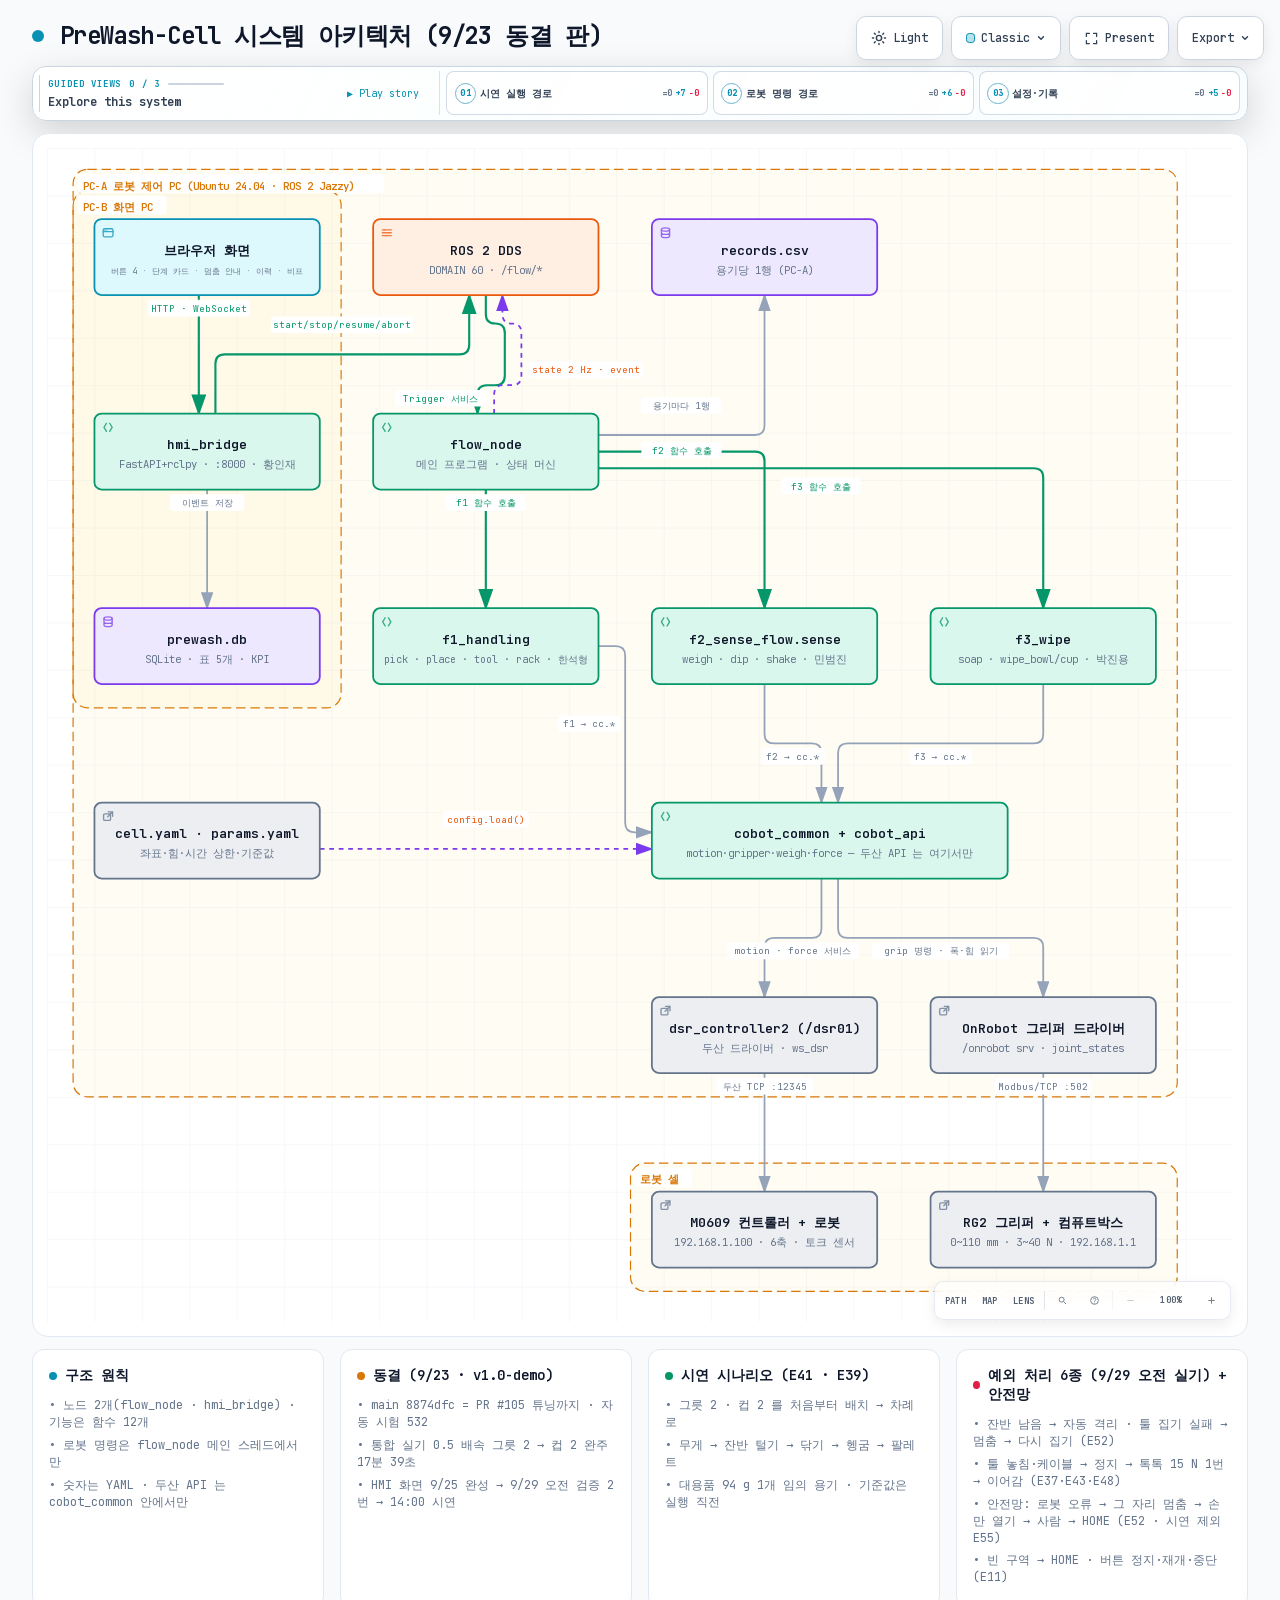
==== docs/images/system_architecture_pc.html @ 44d918ff "docs: E57(황인재 9/27) — F4-04 기록 DB(표 5개) · F4-05 누적 KPI · 잔반통 한도 50 kg 구현 반영 · SDD §3/§5/§6 · 결과표 AC-" ====
<!DOCTYPE html>
<html lang="en" data-theme="dark" data-preset="classic">
<head>
  <meta charset="UTF-8">
  <meta name="viewport" content="width=device-width, initial-scale=1.0">
  <meta name="generator" content="archify 2.17.0-dev.1">
  <title>PreWash-Cell 시스템 아키텍처 (9/23 동결 판) Diagram</title>
  <script>
    // Resolve the theme before first paint so light-preference users don't
    // see a dark flash. The toolbar script below re-applies with UI state.
    (function () {
      try {
        var theme = null;
        try {
          var param = new URLSearchParams(window.location.search).get('theme');
          if (param === 'light' || param === 'dark') theme = param;
          if (new URLSearchParams(window.location.search).get('embed') === '1') {
            document.documentElement.setAttribute('data-embed', 'true');
          }
          if (new URLSearchParams(window.location.search).get('present') === '1') {
            document.documentElement.setAttribute('data-present', 'true');
          }
        } catch (_) {}
        if (!theme) {
          try { theme = localStorage.getItem('archify-theme'); } catch (_) {}
        }
        if (theme !== 'light' && theme !== 'dark') {
          theme = window.matchMedia('(prefers-color-scheme: light)').matches ? 'light' : 'dark';
        }
        document.documentElement.setAttribute('data-theme', theme);
      } catch (_) {}
    })();
  </script>
  <style id="archify-fonts">
/*
JetBrains Mono variable WOFF2 subsets from Google Fonts service revision v24.
These fixed bytes are shared by the viewer and its SVG/raster exports.
No local() source: an installed copy must not override the bundled font.
Uncovered characters (including CJK) still use the system fallback stack.
Upstream: https://github.com/JetBrains/JetBrainsMono

cyrillic-ext    1664 bytes  sha256 9343de2ca5d9549f792e7962375af8efb0f320c7643bfd36c884b5a30e5c396f
cyrillic        8892 bytes  sha256 4995a9a43ac659ec32fcd8b463755cd6a07b31a6e6b3894a6a153b661cf490e2
greek           6800 bytes  sha256 49c3da6c9a2b279b0f1f860f5cfb1f5dc38d88a5c7be9c9b1837bbc4e3db6111
vietnamese      5872 bytes  sha256 d44eb1936043a56038eb02dd70b243f379bef65783f94ec12f277550720411f1
latin-ext      11596 bytes  sha256 9c38cb2d0d2d93c1ee6e21fa78db76f13ea7e15e15cc64214c7ca89b6aaa35c4
latin          31340 bytes  sha256 2c32b9b3ee358c119e210f6f5195f9bd34894d78a785ff2e95d60e718e400af4

Copyright 2020 The JetBrains Mono Project Authors (https://github.com/JetBrains/JetBrainsMono)

This Font Software is licensed under the SIL Open Font License, Version 1.1.
This license is copied below, and is also available with a FAQ at:
https://openfontlicense.org


-----------------------------------------------------------
SIL OPEN FONT LICENSE Version 1.1 - 26 February 2007
-----------------------------------------------------------

PREAMBLE
The goals of the Open Font License (OFL) are to stimulate worldwide
development of collaborative font projects, to support the font creation
efforts of academic and linguistic communities, and to provide a free and
open framework in which fonts may be shared and improved in partnership
with others.

The OFL allows the licensed fonts to be used, studied, modified and
redistributed freely as long as they are not sold by themselves. The
fonts, including any derivative works, can be bundled, embedded,
redistributed and/or sold with any software provided that any reserved
names are not used by derivative works. The fonts and derivatives,
however, cannot be released under any other type of license. The
requirement for fonts to remain under this license does not apply
to any document created using the fonts or their derivatives.

DEFINITIONS
"Font Software" refers to the set of files released by the Copyright
Holder(s) under this license and clearly marked as such. This may
include source files, build scripts and documentation.

"Reserved Font Name" refers to any names specified as such after the
copyright statement(s).

"Original Version" refers to the collection of Font Software components as
distributed by the Copyright Holder(s).

"Modified Version" refers to any derivative made by adding to, deleting,
or substituting -- in part or in whole -- any of the components of the
Original Version, by changing formats or by porting the Font Software to a
new environment.

"Author" refers to any designer, engineer, programmer, technical
writer or other person who contributed to the Font Software.

PERMISSION & CONDITIONS
Permission is hereby granted, free of charge, to any person obtaining
a copy of the Font Software, to use, study, copy, merge, embed, modify,
redistribute, and sell modified and unmodified copies of the Font
Software, subject to the following conditions:

1) Neither the Font Software nor any of its individual components,
in Original or Modified Versions, may be sold by itself.

2) Original or Modified Versions of the Font Software may be bundled,
redistributed and/or sold with any software, provided that each copy
contains the above copyright notice and this license. These can be
included either as stand-alone text files, human-readable headers or
in the appropriate machine-readable metadata fields within text or
binary files as long as those fields can be easily viewed by the user.

3) No Modified Version of the Font Software may use the Reserved Font
Name(s) unless explicit written permission is granted by the corresponding
Copyright Holder. This restriction only applies to the primary font name as
presented to the users.

4) The name(s) of the Copyright Holder(s) or the Author(s) of the Font
Software shall not be used to promote, endorse or advertise any
Modified Version, except to acknowledge the contribution(s) of the
Copyright Holder(s) and the Author(s) or with their explicit written
permission.

5) The Font Software, modified or unmodified, in part or in whole,
must be distributed entirely under this license, and must not be
distributed under any other license. The requirement for fonts to
remain under this license does not apply to any document created
using the Font Software.

TERMINATION
This license becomes null and void if any of the above conditions are
not met.

DISCLAIMER
THE FONT SOFTWARE IS PROVIDED "AS IS", WITHOUT WARRANTY OF ANY KIND,
EXPRESS OR IMPLIED, INCLUDING BUT NOT LIMITED TO ANY WARRANTIES OF
MERCHANTABILITY, FITNESS FOR A PARTICULAR PURPOSE AND NONINFRINGEMENT
OF COPYRIGHT, PATENT, TRADEMARK, OR OTHER RIGHT. IN NO EVENT SHALL THE
COPYRIGHT HOLDER BE LIABLE FOR ANY CLAIM, DAMAGES OR OTHER LIABILITY,
INCLUDING ANY GENERAL, SPECIAL, INDIRECT, INCIDENTAL, OR CONSEQUENTIAL
DAMAGES, WHETHER IN AN ACTION OF CONTRACT, TORT OR OTHERWISE, ARISING
FROM, OUT OF THE USE OR INABILITY TO USE THE FONT SOFTWARE OR FROM
OTHER DEALINGS IN THE FONT SOFTWARE.
*/
    /* cyrillic-ext */
    @font-face { font-family: 'JetBrains Mono'; font-style: normal; font-weight: 400 800; font-display: swap;
      src: url([data-uri]) format('woff2');
      unicode-range: U+0460-052F, U+1C80-1C8A, U+20B4, U+2DE0-2DFF, U+A640-A69F, U+FE2E-FE2F; }
    /* cyrillic */
    @font-face { font-family: 'JetBrains Mono'; font-style: normal; font-weight: 400 800; font-display: swap;
      src: url([data-uri]) format('woff2');
      unicode-range: U+0301, U+0400-045F, U+0490-0491, U+04B0-04B1, U+2116; }
    /* greek */
    @font-face { font-family: 'JetBrains Mono'; font-style: normal; font-weight: 400 800; font-display: swap;
      src: url([data-uri]) format('woff2');
      unicode-range: U+0370-0377, U+037A-037F, U+0384-038A, U+038C, U+038E-03A1, U+03A3-03FF; }
    /* vietnamese */
    @font-face { font-family: 'JetBrains Mono'; font-style: normal; font-weight: 400 800; font-display: swap;
      src: url([data-uri]) format('woff2');
      unicode-range: U+0102-0103, U+0110-0111, U+0128-0129, U+0168-0169, U+01A0-01A1, U+01AF-01B0, U+0300-0301, U+0303-0304, U+0308-0309, U+0323, U+0329, U+1EA0-1EF9, U+20AB; }
    /* latin-ext */
    @font-face { font-family: 'JetBrains Mono'; font-style: normal; font-weight: 400 800; font-display: swap;
      src: url([data-uri]) format('woff2');
      unicode-range: U+0100-02BA, U+02BD-02C5, U+02C7-02CC, U+02CE-02D7, U+02DD-02FF, U+0304, U+0308, U+0329, U+1D00-1DBF, U+1E00-1E9F, U+1EF2-1EFF, U+2020, U+20A0-20AB, U+20AD-20C0, U+2113, U+2C60-2C7F, U+A720-A7FF; }
    /* latin */
    @font-face { font-family: 'JetBrains Mono'; font-style: normal; font-weight: 400 800; font-display: swap;
      src: url([data-uri]) format('woff2');
      unicode-range: U+0000-00FF, U+0131, U+0152-0153, U+02BB-02BC, U+02C6, U+02DA, U+02DC, U+0304, U+0308, U+0329, U+2000-206F, U+20AC, U+2122, U+2191, U+2193, U+2212, U+2215, U+FEFF, U+FFFD; }
  </style>
  <style>
    /* ==========================================================
       THEME VARIABLES — switch by toggling [data-theme] on <html>
       ========================================================== */
    :root,
    [data-theme="dark"] {
      --bg: #020617;
      --grid: #1e293b;
      --text: #ffffff;
      --text-muted: #94a3b8;
      --text-dim: #475569;
      /* UI chrome and menu hints need more contrast than SVG .t-dim accents */
      --text-faint: #7d8da1;

      --panel: rgba(15, 23, 42, 0.5);
      --panel-border: #1e293b;
      --lane-fill: rgba(15, 23, 42, 0.22);
      --lane-stroke: #334155;

      --arrow: #64748b;
      --arrow-emphasis: #34d399;

      /* Opaque mask color used behind semi-transparent component fills
         so the arrows drawn underneath are properly hidden. */
      --mask: #0f172a;

      --frontend-fill:    rgba(8, 51, 68, 0.4);
      --frontend-stroke:  #22d3ee;
      --backend-fill:     rgba(6, 78, 59, 0.4);
      --backend-stroke:   #34d399;
      --database-fill:    rgba(76, 29, 149, 0.4);
      --database-stroke:  #a78bfa;
      --cloud-fill:       rgba(120, 53, 15, 0.3);
      --cloud-stroke:     #fbbf24;
      --security-fill:    rgba(136, 19, 55, 0.4);
      --security-stroke:  #fb7185;
      --messagebus-fill:  rgba(251, 146, 60, 0.3);
      --messagebus-stroke:#fb923c;
      --external-fill:    rgba(30, 41, 59, 0.5);
      --external-stroke:  #94a3b8;

      --toolbar-bg:       rgba(15, 23, 42, 0.8);
      --toolbar-border:   #334155;
      --toolbar-text:     #e2e8f0;
      --toolbar-hover:    rgba(15, 23, 42, 0.95);
      --toolbar-menu-bg:  #0f172a;
    }

    [data-theme="light"] {
      --bg: #f8fafc;
      --grid: #e2e8f0;
      --text: #0f172a;
      --text-muted: #64748b;
      --text-dim: #94a3b8;
      --text-faint: #64748b;

      --panel: #ffffff;
      --panel-border: #e2e8f0;
      --lane-fill: rgba(248, 250, 252, 0.65);
      --lane-stroke: #cbd5e1;

      --arrow: #94a3b8;
      --arrow-emphasis: #059669;

      --mask: #ffffff;

      --frontend-fill:    rgba(34, 211, 238, 0.15);
      --frontend-stroke:  #0891b2;
      --backend-fill:     rgba(52, 211, 153, 0.18);
      --backend-stroke:   #059669;
      --database-fill:    rgba(167, 139, 250, 0.2);
      --database-stroke:  #7c3aed;
      --cloud-fill:       rgba(251, 191, 36, 0.18);
      --cloud-stroke:     #d97706;
      --security-fill:    rgba(251, 113, 133, 0.15);
      --security-stroke:  #e11d48;
      --messagebus-fill:  rgba(251, 146, 60, 0.15);
      --messagebus-stroke:#ea580c;
      --external-fill:    rgba(148, 163, 184, 0.18);
      --external-stroke:  #64748b;

      --toolbar-bg:       rgba(255, 255, 255, 0.92);
      --toolbar-border:   #cbd5e1;
      --toolbar-text:     #334155;
      --toolbar-hover:    #ffffff;
      --toolbar-menu-bg:  #ffffff;
    }

    /* ==========================================================
       SIGNAL FLOW — an opt-in, motion-forward visual preset.
       The variables also target a standalone exported SVG, whose
       root carries data-preset and data-theme directly.
       ========================================================== */
    [data-preset="signal-flow"][data-theme="dark"] {
      --bg: #030711;
      --grid: #15233a;
      --panel: rgba(6, 14, 28, 0.78);
      --panel-border: #1d3350;
      --lane-fill: rgba(9, 22, 40, 0.5);
      --lane-stroke: #2c4564;
      --text: #f5fbff;
      --text-muted: #9eb0c7;
      --text-dim: #52667f;
      --text-faint: #7890ad;
      --mask: #07101e;
      --frontend-fill: rgba(6, 182, 212, 0.14);
      --frontend-stroke: #67e8f9;
      --backend-fill: rgba(16, 185, 129, 0.14);
      --backend-stroke: #5eead4;
      --database-fill: rgba(139, 92, 246, 0.16);
      --database-stroke: #c4b5fd;
      --cloud-fill: rgba(245, 158, 11, 0.13);
      --cloud-stroke: #fcd34d;
      --security-fill: rgba(244, 63, 94, 0.13);
      --security-stroke: #fda4af;
      --messagebus-fill: rgba(249, 115, 22, 0.13);
      --messagebus-stroke: #fdba74;
      --external-fill: rgba(71, 85, 105, 0.24);
      --external-stroke: #a5b4c7;
      --arrow: #7890ad;
      --arrow-emphasis: #2dd4bf;
      --toolbar-bg: rgba(7, 16, 30, 0.86);
      --toolbar-border: #29415f;
      --toolbar-menu-bg: #07101e;
    }

    [data-preset="signal-flow"][data-theme="light"] {
      --bg: #f4f9fc;
      --grid: #d4e5ee;
      --panel: rgba(255, 255, 255, 0.82);
      --panel-border: #bfd5e2;
      --lane-fill: rgba(232, 243, 248, 0.62);
      --lane-stroke: #a9c5d5;
      --text: #102638;
      --text-muted: #587287;
      --text-dim: #8aa2b4;
      --text-faint: #668397;
      --mask: #ffffff;
      --frontend-fill: rgba(6, 182, 212, 0.09);
      --frontend-stroke: #0789a1;
      --backend-fill: rgba(5, 150, 105, 0.09);
      --backend-stroke: #087f69;
      --database-fill: rgba(124, 58, 237, 0.09);
      --database-stroke: #7254c7;
      --cloud-fill: rgba(217, 119, 6, 0.08);
      --cloud-stroke: #b9670b;
      --security-fill: rgba(225, 29, 72, 0.08);
      --security-stroke: #c53a59;
      --messagebus-fill: rgba(234, 88, 12, 0.08);
      --messagebus-stroke: #c65f27;
      --external-fill: rgba(100, 116, 139, 0.1);
      --external-stroke: #607a8c;
      --arrow: #7b97aa;
      --arrow-emphasis: #0d9488;
    }

    /* ==========================================================
       BLUEPRINT — a review-first drafting preset for deployment,
       infrastructure, and technical design documentation. It keeps
       the same semantic palette and geometry while trading glow for
       precise grid contrast, squared materials, and drafting marks.
       ========================================================== */
    [data-preset="blueprint"][data-theme="dark"] {
      --bg: #06131f;
      --grid: #17425a;
      --panel: rgba(7, 27, 43, 0.9);
      --panel-border: #27627f;
      --lane-fill: rgba(10, 43, 66, 0.36);
      --lane-stroke: #34799a;
      --text: #e3f6ff;
      --text-muted: #91b8ca;
      --text-dim: #557e92;
      --text-faint: #739caf;
      --mask: #0a2031;
      --frontend-fill: rgba(26, 157, 193, 0.14);
      --frontend-stroke: #66d9ef;
      --backend-fill: rgba(31, 155, 124, 0.13);
      --backend-stroke: #69dfbd;
      --database-fill: rgba(120, 105, 196, 0.14);
      --database-stroke: #b4a8ff;
      --cloud-fill: rgba(197, 145, 43, 0.13);
      --cloud-stroke: #ffd166;
      --security-fill: rgba(199, 76, 104, 0.13);
      --security-stroke: #ff8da1;
      --messagebus-fill: rgba(207, 112, 49, 0.13);
      --messagebus-stroke: #ffad66;
      --external-fill: rgba(84, 119, 139, 0.18);
      --external-stroke: #a7cad9;
      --arrow: #78a3b7;
      --arrow-emphasis: #64dfc1;
      --toolbar-bg: rgba(7, 28, 45, 0.92);
      --toolbar-border: #34799a;
      --toolbar-text: #d8f3ff;
      --toolbar-hover: rgba(18, 58, 83, 0.95);
      --toolbar-menu-bg: #0a2031;
    }

    [data-preset="blueprint"][data-theme="light"] {
      --bg: #edf7fa;
      --grid: #b5d5e1;
      --panel: rgba(249, 253, 255, 0.94);
      --panel-border: #78aabd;
      --lane-fill: rgba(210, 232, 240, 0.42);
      --lane-stroke: #83b2c4;
      --text: #123344;
      --text-muted: #4e7486;
      --text-dim: #86a6b4;
      --text-faint: #668c9d;
      --mask: #f9fdff;
      --frontend-fill: rgba(8, 145, 178, 0.08);
      --frontend-stroke: #087f9c;
      --backend-fill: rgba(5, 128, 101, 0.08);
      --backend-stroke: #08755f;
      --database-fill: rgba(100, 75, 180, 0.08);
      --database-stroke: #6757a8;
      --cloud-fill: rgba(181, 120, 15, 0.08);
      --cloud-stroke: #a86609;
      --security-fill: rgba(190, 48, 80, 0.07);
      --security-stroke: #b32f50;
      --messagebus-fill: rgba(196, 81, 22, 0.07);
      --messagebus-stroke: #b65120;
      --external-fill: rgba(79, 112, 128, 0.08);
      --external-stroke: #506f7e;
      --arrow: #6d93a5;
      --arrow-emphasis: #087f69;
      --toolbar-bg: rgba(247, 252, 254, 0.94);
      --toolbar-border: #8ab5c5;
      --toolbar-text: #294f61;
      --toolbar-hover: #ffffff;
      --toolbar-menu-bg: #f9fdff;
    }

    /* ==========================================================
       EDITORIAL — a warm, publication-minded preset for design
       reviews, launch notes, and documentation. The diagram keeps
       the same semantic palette and exact geometry, but trades
       software chrome for paper, ink, ruled structure, and one
       restrained vermilion accent.
       ========================================================== */
    [data-preset="editorial"][data-theme="dark"] {
      --bg: #181611;
      --grid: #39342a;
      --panel: rgba(35, 31, 24, 0.96);
      --panel-border: #625a4a;
      --lane-fill: rgba(52, 46, 35, 0.46);
      --lane-stroke: #726957;
      --text: #f4eddf;
      --text-muted: #b9ae9b;
      --text-dim: #776e60;
      --text-faint: #9d917e;
      --mask: #231f18;
      --frontend-fill: rgba(43, 133, 142, 0.16);
      --frontend-stroke: #7fc6c7;
      --backend-fill: rgba(63, 132, 92, 0.16);
      --backend-stroke: #8fc29e;
      --database-fill: rgba(117, 91, 141, 0.17);
      --database-stroke: #c0a4d0;
      --cloud-fill: rgba(170, 119, 49, 0.16);
      --cloud-stroke: #d8ad68;
      --security-fill: rgba(157, 69, 65, 0.17);
      --security-stroke: #df9085;
      --messagebus-fill: rgba(174, 79, 42, 0.16);
      --messagebus-stroke: #df946f;
      --external-fill: rgba(126, 115, 96, 0.18);
      --external-stroke: #b8ad99;
      --arrow: #948978;
      --arrow-emphasis: #dd6b3d;
      --toolbar-bg: rgba(35, 31, 24, 0.92);
      --toolbar-border: #625a4a;
      --toolbar-text: #eee5d5;
      --toolbar-hover: #302a20;
      --toolbar-menu-bg: #231f18;
    }

    [data-preset="editorial"][data-theme="light"] {
      --bg: #f2eee5;
      --grid: #d8d0c2;
      --panel: rgba(251, 248, 241, 0.97);
      --panel-border: #c4b9a6;
      --lane-fill: rgba(229, 221, 207, 0.42);
      --lane-stroke: #b8aa94;
      --text: #242018;
      --text-muted: #6f6658;
      --text-dim: #a09788;
      --text-faint: #817767;
      --mask: #fbf8f1;
      --frontend-fill: rgba(31, 117, 126, 0.09);
      --frontend-stroke: #287e84;
      --backend-fill: rgba(42, 119, 75, 0.09);
      --backend-stroke: #397b53;
      --database-fill: rgba(105, 75, 130, 0.09);
      --database-stroke: #765d86;
      --cloud-fill: rgba(157, 103, 31, 0.1);
      --cloud-stroke: #9a671f;
      --security-fill: rgba(153, 58, 52, 0.09);
      --security-stroke: #9e463f;
      --messagebus-fill: rgba(182, 70, 27, 0.09);
      --messagebus-stroke: #ad4b25;
      --external-fill: rgba(101, 91, 75, 0.09);
      --external-stroke: #746b5e;
      --arrow: #8a806f;
      --arrow-emphasis: #bb4c23;
      --toolbar-bg: rgba(251, 248, 241, 0.94);
      --toolbar-border: #c4b9a6;
      --toolbar-text: #40392f;
      --toolbar-hover: #fffdf8;
      --toolbar-menu-bg: #fbf8f1;
    }

    * { margin: 0; padding: 0; box-sizing: border-box; }

    body {
      font-family: 'JetBrains Mono', ui-monospace, SFMono-Regular, Menlo, Consolas, 'DejaVu Sans Mono', 'Liberation Mono', 'Noto Sans Mono CJK SC', 'PingFang SC', 'Hiragino Sans GB', 'Microsoft YaHei', monospace;
      background: var(--bg);
      min-height: 100vh;
      padding: 2rem;
      color: var(--text);
      transition: background 0.2s ease, color 0.2s ease;
    }

    html[data-preset="signal-flow"] body {
      background-image:
        radial-gradient(circle at 18% -8%, rgba(34, 211, 238, 0.14), transparent 34rem),
        radial-gradient(circle at 92% 18%, rgba(139, 92, 246, 0.12), transparent 30rem);
      background-attachment: fixed;
    }
    html[data-preset="signal-flow"][data-theme="light"] body {
      background-image:
        radial-gradient(circle at 18% -8%, rgba(6, 182, 212, 0.12), transparent 34rem),
        radial-gradient(circle at 92% 18%, rgba(139, 92, 246, 0.08), transparent 30rem);
    }
    html[data-preset="blueprint"] body {
      background-image:
        linear-gradient(var(--grid) 1px, transparent 1px),
        linear-gradient(90deg, var(--grid) 1px, transparent 1px);
      background-size: 32px 32px;
      background-position: -1px -1px;
      background-attachment: fixed;
    }
    html[data-preset="editorial"] body {
      background-image:
        linear-gradient(90deg, transparent 0, transparent 5.4rem, color-mix(in srgb, var(--security-stroke) 18%, transparent) 5.4rem, color-mix(in srgb, var(--security-stroke) 18%, transparent) calc(5.4rem + 1px), transparent calc(5.4rem + 1px)),
        repeating-linear-gradient(0deg, transparent 0, transparent 31px, color-mix(in srgb, var(--grid) 36%, transparent) 31px, color-mix(in srgb, var(--grid) 36%, transparent) 32px);
      background-attachment: fixed;
    }

    /* Gallery/embed mode keeps the generated artifact as the source of truth
       while presenting only its diagram surface inside a proof card. */
    html[data-embed="true"] body {
      min-height: 0;
      padding: 0;
      overflow: hidden;
      background: var(--bg);
      background-image: none;
    }
    html[data-embed="true"] .toolbar,
    html[data-embed="true"] .header,
    html[data-embed="true"] .cards,
    html[data-embed="true"] .diagram-nav,
    html[data-embed="true"] .overview-map,
    html[data-embed="true"] .focus-chip,
    html[data-embed="true"] .route-probe,
    html[data-embed="true"] .semantic-lens,
    html[data-embed="true"] .diagram-guide,
    html[data-embed="true"] .node-finder,
    html[data-embed="true"] .guided-views { display: none !important; }
    html[data-embed="true"] .container { max-width: none; }
    html[data-embed="true"] .diagram-container {
      padding: 0.5rem;
      border: 0;
      border-radius: 0;
      box-shadow: none;
    }
    html[data-embed="true"] .diagram-container svg { min-width: 0; }

    /* Share Chapter Cue lives in the HTML viewer layer, not inside the SVG.
       It gives one-shot embeds a title, authored note, truthful stop order,
       and lifecycle state while canonical diagram geometry stays untouched. */
    .share-chapter-cue { display: none; }
    html[data-embed="true"][data-share-playback="true"] .share-chapter-cue:not([hidden]),
    html[data-embed="true"][data-share-moment="true"] .share-chapter-cue:not([hidden]) {
      position: absolute;
      z-index: 18;
      top: 0.85rem;
      left: 50%;
      display: grid;
      grid-template-columns: auto minmax(9rem, 13.5rem) minmax(0, 1fr);
      align-items: center;
      gap: 0.45rem 0.85rem;
      width: min(52rem, calc(100% - 1.5rem));
      min-height: 3.35rem;
      padding: 0.55rem 0.75rem 0.65rem;
      overflow: hidden;
      border: 1px solid color-mix(in srgb, var(--frontend-stroke) 42%, var(--toolbar-border));
      border-radius: 0.75rem;
      background:
        linear-gradient(115deg, color-mix(in srgb, var(--frontend-fill) 52%, transparent), transparent 45%),
        color-mix(in srgb, var(--toolbar-menu-bg) 92%, transparent);
      color: var(--toolbar-text);
      box-shadow: 0 14px 42px rgba(0, 0, 0, 0.3), inset 0 1px 0 rgba(255, 255, 255, 0.045);
      backdrop-filter: blur(16px);
      pointer-events: none;
      animation: archify-share-cue-enter 280ms cubic-bezier(0.22, 1, 0.36, 1) both;
    }
    html[data-preset="blueprint"] .share-chapter-cue {
      border-radius: 0.2rem;
      background:
        linear-gradient(90deg, color-mix(in srgb, var(--frontend-fill) 46%, transparent), transparent 36%),
        var(--toolbar-menu-bg);
      box-shadow: 0 10px 28px rgba(0, 0, 0, 0.2);
      backdrop-filter: none;
    }
    html[data-preset="editorial"] .share-chapter-cue {
      border-color: var(--panel-border);
      background:
        linear-gradient(90deg, color-mix(in srgb, var(--security-fill) 58%, transparent), transparent 42%),
        var(--toolbar-menu-bg);
      box-shadow: 0 10px 30px color-mix(in srgb, #000 18%, transparent);
      backdrop-filter: none;
    }
    html[data-preset="editorial"] .share-chapter-state { color: var(--arrow-emphasis); }
    html[data-preset="editorial"] .share-chapter-state::before {
      border-radius: 0;
      box-shadow: none;
      transform: rotate(45deg) scale(0.8);
    }
    .share-chapter-index {
      display: grid;
      gap: 0.12rem;
      min-width: 5rem;
      padding-right: 0.75rem;
      border-right: 1px solid var(--toolbar-border);
    }
    .share-chapter-state {
      display: inline-flex;
      align-items: center;
      gap: 0.36rem;
      color: var(--frontend-stroke);
      font-size: 0.5rem;
      font-weight: 800;
      letter-spacing: 0.14em;
      text-transform: uppercase;
    }
    .share-chapter-state::before {
      width: 0.38rem;
      height: 0.38rem;
      border-radius: 50%;
      background: currentColor;
      box-shadow: 0 0 10px currentColor;
      content: '';
    }
    .share-chapter-cue[data-state="playing"] .share-chapter-state::before {
      animation: archify-share-cue-pulse 1.15s ease-in-out infinite;
    }
    .share-chapter-count {
      color: var(--text-faint);
      font-size: 0.5rem;
      font-weight: 700;
      letter-spacing: 0.08em;
      text-transform: uppercase;
    }
    .share-chapter-copy { min-width: 0; }
    .share-chapter-copy strong,
    .share-chapter-copy small,
    .share-chapter-route {
      display: block;
      overflow: hidden;
      text-overflow: ellipsis;
      white-space: nowrap;
    }
    .share-chapter-copy strong {
      color: var(--toolbar-text);
      font-size: 0.6875rem;
      line-height: 1.35;
    }
    .share-chapter-copy small {
      margin-top: 0.08rem;
      color: var(--text-muted);
      font-size: 0.5rem;
      line-height: 1.35;
    }
    .share-chapter-route {
      color: color-mix(in srgb, var(--frontend-stroke) 76%, var(--text-muted));
      font-size: 0.5625rem;
      font-weight: 650;
      letter-spacing: 0.015em;
      text-align: right;
    }
    .share-chapter-progress {
      position: absolute;
      right: 0;
      bottom: 0;
      left: 0;
      height: 2px;
      overflow: hidden;
      background: color-mix(in srgb, var(--toolbar-border) 72%, transparent);
    }
    .share-chapter-progress span {
      display: block;
      width: 100%;
      height: 100%;
      background: linear-gradient(90deg, var(--frontend-stroke), var(--database-stroke));
      box-shadow: 0 0 12px var(--frontend-stroke);
      transform: scaleX(0);
      transform-origin: left center;
    }

    /* Presentation Stage is a viewer-only layer: it gives the live diagram
       the viewport while keeping guided views, theme, focus, and exports real.
       Embed mode wins when both query parameters are present. */
    html[data-present="true"]:not([data-embed="true"]) body {
      height: 100dvh;
      min-height: 0;
      padding: 1rem;
      overflow: hidden;
    }
    html[data-present="true"]:not([data-embed="true"]) .container {
      display: flex;
      flex-direction: column;
      gap: 0.75rem;
      width: 100%;
      max-width: none;
      height: calc(100dvh - 2rem);
    }
    html[data-present="true"]:not([data-embed="true"]) .header {
      flex: none;
      min-width: 0;
      margin: 0;
      padding-right: 23rem;
    }
    html[data-present="true"]:not([data-embed="true"]) .header-row { margin-bottom: 0.25rem; }
    html[data-present="true"]:not([data-embed="true"]) .subtitle {
      overflow: hidden;
      text-overflow: ellipsis;
      white-space: nowrap;
    }
    html[data-present="true"]:not([data-embed="true"]) .guided-views {
      flex: none;
      margin-bottom: 0;
    }
    html[data-present="true"]:not([data-embed="true"]) .diagram-container {
      display: flex;
      flex: 1 1 auto;
      align-items: center;
      justify-content: center;
      min-height: 0;
      padding: 0.75rem;
      padding-bottom: calc(0.75rem + var(--archify-nav-reserve));
    }
    html[data-present="true"]:not([data-embed="true"]) .diagram-container > svg {
      flex: 1 1 auto;
      height: 100%;
      min-height: 0;
      width: 100%;
      min-width: 0;
    }
    html[data-present="true"]:not([data-embed="true"]) .cards { display: none; }
    html[data-present="true"]:not([data-embed="true"]) #btn-present {
      border-color: var(--frontend-stroke);
      color: var(--frontend-stroke);
    }

    /* The reader owns only the outer scale. Wide diagrams keep one authored
       SVG/viewBox while the runtime chooses a desktop width from the actual
       vertical budget. This avoids device-specific files and breakpoint
       jumps between a laptop and a tall monitor. */
    .container {
      width: 100%;
      max-width: var(--archify-reader-width, 1440px);
      margin: 0 auto;
    }
    @media (min-width: 768px) and (max-height: 920px) {
      .header { margin-bottom: 1rem; }
      .diagram-container { padding: 1rem; }
      .cards { margin-top: 1rem; }
      .card { padding: 1rem; }
    }

    .header { margin-bottom: 1.5rem; padding-right: 29.5rem; }

    html[data-preset="signal-flow"] .header,
    html[data-preset="blueprint"] .header,
    html[data-preset="editorial"] .header { padding-right: 29.5rem; }

    .header-row {
      display: flex;
      align-items: center;
      gap: 1rem;
      margin-bottom: 0.5rem;
    }

    .pulse-dot {
      width: 12px;
      height: 12px;
      background: var(--frontend-stroke);
      border-radius: 50%;
      animation: none;
    }

    html[data-motion-capable="true"] .pulse-dot { animation: pulse 2s infinite; }

    @keyframes pulse {
      0%, 100% { opacity: 1; }
      50% { opacity: 0.5; }
    }

    h1 {
      font-size: 1.5rem;
      font-weight: 700;
      letter-spacing: -0.025em;
    }

    .subtitle {
      color: var(--text-muted);
      font-size: 0.875rem;
      margin-left: 1.75rem;
    }

    html[data-preset="signal-flow"] .header-row::after {
      content: attr(data-preset-badge-signal-flow);
      margin-left: auto;
      color: var(--frontend-stroke);
      border: 1px solid var(--frontend-stroke);
      border-radius: 999px;
      padding: 0.28rem 0.6rem;
      font-size: 0.625rem;
      letter-spacing: 0.12em;
      opacity: 0.82;
      box-shadow: 0 0 20px rgba(34, 211, 238, 0.12);
      white-space: nowrap;
    }

    html[data-preset="blueprint"] .pulse-dot {
      width: 10px;
      height: 10px;
      border: 1px solid var(--frontend-stroke);
      border-radius: 1px;
      background: transparent;
      box-shadow: inset 0 0 0 2px var(--bg);
      transform: rotate(45deg);
      animation: none;
    }
    html[data-preset="blueprint"] .header-row::after {
      content: attr(data-preset-badge-blueprint);
      margin-left: auto;
      padding: 0.28rem 0.55rem;
      border-top: 1px solid var(--frontend-stroke);
      border-bottom: 1px solid var(--frontend-stroke);
      color: var(--frontend-stroke);
      font-size: 0.5625rem;
      font-weight: 700;
      letter-spacing: 0.14em;
      white-space: nowrap;
    }

    html[data-preset="editorial"] h1,
    html[data-preset="editorial"] .card h3 {
      font-family: Georgia, 'Times New Roman', 'Songti SC', STSong, serif;
      letter-spacing: -0.02em;
    }
    html[data-preset="editorial"] h1 { font-size: 1.72rem; font-weight: 600; }
    html[data-preset="editorial"] .pulse-dot {
      width: 9px;
      height: 9px;
      border: 1px solid var(--arrow-emphasis);
      border-radius: 0;
      background: var(--arrow-emphasis);
      box-shadow: 0 0 0 3px color-mix(in srgb, var(--arrow-emphasis) 14%, transparent);
      transform: rotate(45deg);
      animation: none;
    }
    html[data-preset="editorial"] .header-row::after {
      content: attr(data-preset-badge-editorial);
      margin-left: auto;
      padding: 0.32rem 0 0.24rem;
      border-bottom: 2px solid var(--arrow-emphasis);
      color: var(--arrow-emphasis);
      font-family: Georgia, 'Times New Roman', serif;
      font-size: 0.625rem;
      font-style: italic;
      font-weight: 600;
      letter-spacing: 0.08em;
      white-space: nowrap;
    }

    .diagram-container {
      --archify-nav-reserve: 0px;
      background: var(--panel);
      border-radius: 1rem;
      border: 1px solid var(--panel-border);
      padding: 1.5rem;
      padding-bottom: calc(1.5rem + var(--archify-nav-reserve));
      overflow: hidden;
      position: relative;
    }

    html[data-preset="signal-flow"] .diagram-container {
      position: relative;
      overflow: hidden;
      background: linear-gradient(180deg, rgba(8, 20, 38, 0.82), rgba(3, 8, 18, 0.94));
      box-shadow: inset 0 1px 0 rgba(255, 255, 255, 0.04), 0 28px 80px rgba(0, 0, 0, 0.34);
    }
    html[data-preset="signal-flow"][data-theme="light"] .diagram-container {
      background: linear-gradient(180deg, rgba(255, 255, 255, 0.9), rgba(237, 246, 250, 0.94));
      box-shadow: inset 0 1px 0 rgba(255, 255, 255, 0.72), 0 24px 60px rgba(45, 78, 99, 0.12);
    }
    html[data-preset="blueprint"] .diagram-container {
      border-color: var(--panel-border);
      border-radius: 0.35rem;
      background: var(--panel);
      box-shadow:
        inset 0 0 0 1px color-mix(in srgb, var(--panel-border) 34%, transparent),
        0 18px 48px rgba(0, 0, 0, 0.16);
    }
    html[data-preset="blueprint"] .diagram-container::after {
      content: "";
      position: absolute;
      z-index: 10;
      inset: 0.7rem;
      pointer-events: none;
      background:
        linear-gradient(var(--frontend-stroke), var(--frontend-stroke)) left top / 1.35rem 1px no-repeat,
        linear-gradient(var(--frontend-stroke), var(--frontend-stroke)) left top / 1px 1.35rem no-repeat,
        linear-gradient(var(--frontend-stroke), var(--frontend-stroke)) right top / 1.35rem 1px no-repeat,
        linear-gradient(var(--frontend-stroke), var(--frontend-stroke)) right top / 1px 1.35rem no-repeat,
        linear-gradient(var(--frontend-stroke), var(--frontend-stroke)) left bottom / 1.35rem 1px no-repeat,
        linear-gradient(var(--frontend-stroke), var(--frontend-stroke)) left bottom / 1px 1.35rem no-repeat,
        linear-gradient(var(--frontend-stroke), var(--frontend-stroke)) right bottom / 1.35rem 1px no-repeat,
        linear-gradient(var(--frontend-stroke), var(--frontend-stroke)) right bottom / 1px 1.35rem no-repeat;
      opacity: 0.58;
    }
    html[data-preset="editorial"] .diagram-container {
      overflow: hidden;
      border-color: var(--panel-border);
      border-radius: 0.38rem;
      background:
        linear-gradient(90deg, color-mix(in srgb, var(--security-fill) 58%, transparent), transparent 12%),
        var(--panel);
      box-shadow:
        0 1px 0 color-mix(in srgb, var(--text) 6%, transparent),
        0 18px 48px color-mix(in srgb, #000 19%, transparent);
    }
    html[data-preset="editorial"] .diagram-container::after {
      position: absolute;
      z-index: 10;
      top: 0.72rem;
      right: 1.25rem;
      padding: 0.2rem 0.52rem;
      border: 1px solid var(--panel-border);
      background: var(--panel);
      color: var(--arrow-emphasis);
      content: attr(data-preset-badge-editorial-plate);
      font-family: Georgia, 'Times New Roman', serif;
      font-size: 0.52rem;
      font-style: italic;
      font-weight: 600;
      letter-spacing: 0.09em;
      pointer-events: none;
    }
    html[data-embed="true"][data-preset="editorial"] .diagram-container::after { display: none; }
    html[data-motion-capable="true"][data-preset="signal-flow"][data-ambient-motion="running"] .diagram-container::before {
      content: "";
      position: absolute;
      inset: 0;
      pointer-events: none;
      background: linear-gradient(115deg, transparent 28%, rgba(103, 232, 249, 0.035) 48%, transparent 68%);
      transform: translateX(-70%);
      animation: archify-signal-scan 4.8s ease-in-out 1 both;
    }

    /* Motion Governor gives the reader a real static state and gives the
       strongest semantic action the only motion budget. Atmosphere resets to
       its authored base instead of freezing mid-cycle. Static artifacts never
       start a decorative pulse or scan. */
    html:not([data-motion-capable="true"]) svg[data-animation="trace"] [data-animate] {
      animation: none !important;
    }
    html[data-motion="still"] .pulse-dot,
    html[data-motion="still"] .diagram-container::before,
    html[data-motion="still"] svg[data-animation="trace"] [data-animate],
    html[data-motion-owner] .pulse-dot,
    html[data-motion-owner] .diagram-container::before,
    html[data-motion-owner] svg[data-animation="trace"] [data-animate],
    html[data-embed="true"] .pulse-dot,
    html[data-embed="true"] .diagram-container::before,
    html[data-share-playback="true"] .pulse-dot,
    html[data-share-playback="true"] .diagram-container::before,
    html[data-document-hidden="true"] .pulse-dot,
    html[data-document-hidden="true"] .diagram-container::before,
    html[data-document-hidden="true"] svg[data-animation="trace"] [data-animate] {
      animation: none !important;
    }
    html[data-motion="still"] .diagram-container::before,
    html[data-motion-owner] .diagram-container::before,
    html[data-embed="true"] .diagram-container::before,
    html[data-share-playback="true"] .diagram-container::before {
      opacity: 0;
    }
    html[data-motion="still"] .guided-view-progress span,
    html[data-motion="still"] .guided-story-caption,
    html[data-motion="still"] .story-trail-flow,
    html[data-motion="still"] .intent-trace-flow,
    html[data-motion="still"] .route-probe-flow,
    html[data-motion="still"] .route-journey-flow,
    html[data-motion="still"] .semantic-lens-flow,
    html[data-motion="still"] .diagram-guide,
    html[data-motion="still"] [data-story-step],
    html[data-motion="still"] .overview-map-live,
    html[data-motion="still"] .guided-view-stop,
    html[data-motion="still"] .share-chapter-cue,
    html[data-motion="still"] .share-chapter-state::before,
    html[data-motion="still"] .share-chapter-progress span,
    html[data-document-hidden="true"] .guided-view-progress span,
    html[data-document-hidden="true"] .story-trail-flow,
    html[data-document-hidden="true"] .intent-trace-flow,
    html[data-document-hidden="true"] .route-probe-flow,
    html[data-document-hidden="true"] .route-journey-flow,
    html[data-document-hidden="true"] .semantic-lens-flow,
    html[data-document-hidden="true"] .diagram-guide,
    html[data-document-hidden="true"] [data-story-step],
    html[data-document-hidden="true"] .overview-map-live,
    html[data-document-hidden="true"] .guided-view-stop,
    html[data-document-hidden="true"] .share-chapter-cue,
    html[data-document-hidden="true"] .share-chapter-state::before,
    html[data-document-hidden="true"] .share-chapter-progress span {
      animation: none !important;
    }
    html[data-motion="still"] .guided-view-progress span {
      transform: scaleX(1) !important;
    }
    html[data-motion="still"] svg[data-story-playing="true"] .story-trail-flow {
      stroke-dasharray: none;
      stroke-dashoffset: 0;
      opacity: 0.55;
    }
    html[data-motion="still"] .intent-trace-flow,
    html[data-motion="still"] .route-probe-flow {
      stroke-dasharray: none;
      stroke-dashoffset: 0;
      opacity: 0.72;
    }
    html[data-motion="still"] .route-journey-overlay,
    html[data-document-hidden="true"] .route-journey-overlay { display: none !important; }
    html[data-motion="still"] .relationship-pulse-overlay,
    html[data-motion="still"] .story-carrier-overlay,
    html[data-document-hidden="true"] .story-carrier-overlay { display: none !important; }
    html[data-motion="still"] .chapter-handoff-overlay { display: none !important; }
    html[data-motion="still"] .chapter-handoff-anchor { animation: none !important; }
    html[data-motion="still"] .guided-view-chapter,
    html[data-motion="still"] svg [data-node-id],
    html[data-motion="still"] svg [data-edge-from],
    html[data-motion="still"] svg [data-detail],
    html[data-motion="still"] svg [data-detail-anchor],
    html[data-motion="still"] svg [data-legend-hit],
    html[data-motion="still"] svg {
      transition: none !important;
    }

    svg {
      width: 100%;
      min-width: min(900px, 100%);
      display: block;
      transform-origin: 0 0;
      transition: transform 0.18s ease;
    }

    .diagram-container.is-camera-moving svg {
      transition: transform 0.42s cubic-bezier(0.22, 1, 0.36, 1);
    }
    .diagram-container.is-camera-transaction svg { transition: none; }
    .diagram-container.is-pannable { cursor: grab; }
    .diagram-container.is-panning { cursor: grabbing; user-select: none; }
    .diagram-container.is-panning svg { transition: none; }

    .diagram-nav {
      position: absolute;
      right: 1rem;
      bottom: 1rem;
      z-index: 12;
      display: inline-flex;
      align-items: center;
      max-width: calc(100% - 2rem);
      padding: 0.15rem;
      gap: 0;
      overflow-x: auto;
      border: 1px solid color-mix(in srgb, var(--toolbar-border) 48%, transparent);
      border-radius: 0.58rem;
      background: color-mix(in srgb, var(--toolbar-bg) 82%, transparent);
      box-shadow: 0 5px 14px rgba(0, 0, 0, 0.07);
      backdrop-filter: blur(10px);
      scrollbar-width: none;
    }
    .diagram-nav::-webkit-scrollbar { display: none; }
    .diagram-nav button,
    .focus-chip button,
    .guided-views button {
      border: 0;
      background: transparent;
      color: var(--toolbar-text);
      font: inherit;
      cursor: pointer;
    }
    .diagram-nav button {
      min-width: 2rem;
      height: 2rem;
      padding: 0 0.35rem;
      border-radius: 0.35rem;
      color: color-mix(in srgb, var(--toolbar-text) 68%, transparent);
      font-size: 0.56rem;
      font-weight: 600;
      letter-spacing: 0.02em;
      transition: background 0.15s, color 0.15s;
    }
    .diagram-nav button:hover,
    .diagram-nav button:focus-visible,
    .focus-chip button:hover,
    .focus-chip button:focus-visible,
    .guided-views button:hover,
    .guided-views button:focus-visible { background: var(--toolbar-hover); }
    .diagram-nav button:focus-visible,
    .focus-chip button:focus-visible,
    .guided-views button:focus-visible {
      outline: 2px solid var(--frontend-stroke);
      outline-offset: 1px;
    }
    .diagram-nav button:disabled { opacity: 0.38; cursor: default; }
    .diagram-nav button:disabled:hover { background: transparent; }
    .diagram-nav #btn-route-probe,
    .diagram-nav #btn-overview-map,
    .diagram-nav #btn-semantic-lens {
      min-width: auto;
      padding-inline: 0.5rem;
      color: color-mix(in srgb, var(--toolbar-text) 86%, transparent);
      font-weight: 650;
    }
    .diagram-nav #btn-node-finder,
    .diagram-nav [data-view="out"] {
      position: relative;
      margin-left: 0.25rem;
    }
    .diagram-nav #btn-node-finder::before,
    .diagram-nav [data-view="out"]::before {
      position: absolute;
      top: 0.4rem;
      bottom: 0.4rem;
      left: -0.13rem;
      width: 1px;
      background: color-mix(in srgb, var(--toolbar-border) 62%, transparent);
      content: "";
      pointer-events: none;
    }
    .diagram-nav-icon {
      display: block;
      width: 0.72rem;
      height: 0.72rem;
      margin: auto;
      background: currentColor;
      -webkit-mask-position: center;
      -webkit-mask-repeat: no-repeat;
      -webkit-mask-size: contain;
      mask-position: center;
      mask-repeat: no-repeat;
      mask-size: contain;
    }
    .diagram-nav-icon.find {
      -webkit-mask-image: url("data:image/svg+xml,%3Csvg xmlns='http://www.w3.org/2000/svg' viewBox='0 0 20 20'%3E%3Ccircle cx='8.5' cy='8.5' r='4.5' fill='none' stroke='black' stroke-width='1.8'/%3E%3Cpath d='m12 12 4 4' fill='none' stroke='black' stroke-width='1.8' stroke-linecap='round'/%3E%3C/svg%3E");
      mask-image: url("data:image/svg+xml,%3Csvg xmlns='http://www.w3.org/2000/svg' viewBox='0 0 20 20'%3E%3Ccircle cx='8.5' cy='8.5' r='4.5' fill='none' stroke='black' stroke-width='1.8'/%3E%3Cpath d='m12 12 4 4' fill='none' stroke='black' stroke-width='1.8' stroke-linecap='round'/%3E%3C/svg%3E");
    }
    .diagram-nav-icon.guide {
      -webkit-mask-image: url("data:image/svg+xml,%3Csvg xmlns='http://www.w3.org/2000/svg' viewBox='0 0 20 20'%3E%3Ccircle cx='10' cy='10' r='7' fill='none' stroke='black' stroke-width='1.7'/%3E%3Cpath d='M7.8 7.3a2.4 2.4 0 014.6.9c0 1.8-2.4 2-2.4 3.7M10 14.9h.01' fill='none' stroke='black' stroke-width='1.7' stroke-linecap='round'/%3E%3C/svg%3E");
      mask-image: url("data:image/svg+xml,%3Csvg xmlns='http://www.w3.org/2000/svg' viewBox='0 0 20 20'%3E%3Ccircle cx='10' cy='10' r='7' fill='none' stroke='black' stroke-width='1.7'/%3E%3Cpath d='M7.8 7.3a2.4 2.4 0 014.6.9c0 1.8-2.4 2-2.4 3.7M10 14.9h.01' fill='none' stroke='black' stroke-width='1.7' stroke-linecap='round'/%3E%3C/svg%3E");
    }
    .diagram-nav-icon.minus {
      -webkit-mask-image: url("data:image/svg+xml,%3Csvg xmlns='http://www.w3.org/2000/svg' viewBox='0 0 20 20'%3E%3Cpath d='M5 10h10' fill='none' stroke='black' stroke-width='1.8' stroke-linecap='round'/%3E%3C/svg%3E");
      mask-image: url("data:image/svg+xml,%3Csvg xmlns='http://www.w3.org/2000/svg' viewBox='0 0 20 20'%3E%3Cpath d='M5 10h10' fill='none' stroke='black' stroke-width='1.8' stroke-linecap='round'/%3E%3C/svg%3E");
    }
    .diagram-nav-icon.plus {
      -webkit-mask-image: url("data:image/svg+xml,%3Csvg xmlns='http://www.w3.org/2000/svg' viewBox='0 0 20 20'%3E%3Cpath d='M10 5v10M5 10h10' fill='none' stroke='black' stroke-width='1.8' stroke-linecap='round'/%3E%3C/svg%3E");
      mask-image: url("data:image/svg+xml,%3Csvg xmlns='http://www.w3.org/2000/svg' viewBox='0 0 20 20'%3E%3Cpath d='M10 5v10M5 10h10' fill='none' stroke='black' stroke-width='1.8' stroke-linecap='round'/%3E%3C/svg%3E");
    }
    .diagram-nav [data-view="reset"] {
      display: inline-flex;
      align-items: center;
      justify-content: center;
      gap: 0.2rem;
      min-width: 3.1rem;
      padding-inline: 0.35rem;
    }
    .diagram-nav [data-view="reset"][data-detail-visible] {
      min-width: 3.8rem;
    }
    .diagram-nav-detail {
      color: color-mix(in srgb, var(--toolbar-text) 52%, transparent);
      font-size: 0.44rem;
      font-weight: 700;
      line-height: 1;
      letter-spacing: 0.07em;
    }
    .diagram-nav-percent {
      color: color-mix(in srgb, var(--toolbar-text) 84%, transparent);
      font-size: 0.55rem;
      font-weight: 650;
      line-height: 1;
    }
    .diagram-container[data-camera-indicator="true"] .diagram-nav-detail,
    .diagram-container[data-camera-indicator="true"] .diagram-nav-percent { color: var(--frontend-stroke); }
    .diagram-nav #btn-diagram-guide[aria-expanded="true"] {
      color: var(--cloud-stroke);
      background: var(--toolbar-hover);
    }

    /* Semantic Radar is a deliberately simplified, viewer-only overview. It
       uses authored node bounds and the live camera viewport rather than
       cloning the canonical SVG, so IDs, filters, animation, and export state
       stay singular and deterministic. */
    .overview-map {
      position: absolute;
      right: 1rem;
      bottom: calc(4.15rem + var(--archify-nav-reserve));
      z-index: 12;
      width: 11.25rem;
      overflow: hidden;
      border: 1px solid color-mix(in srgb, var(--frontend-stroke) 52%, var(--toolbar-border));
      border-radius: 0.78rem;
      background: var(--toolbar-menu-bg);
      color: var(--toolbar-text);
      box-shadow: 0 16px 42px rgba(0, 0, 0, 0.3);
      backdrop-filter: blur(16px);
      font-size: 0.625rem;
    }
    .overview-map[hidden] { display: none; }
    .overview-map[data-docked="true"] {
      position: fixed;
      right: var(--archify-radar-right, 1rem);
      top: var(--archify-radar-top, 1rem);
      bottom: auto;
    }
    .overview-map[data-docked="true"][data-dock-side="left"] {
      right: auto;
      left: var(--archify-radar-left, 1rem);
    }
    html[data-preset="blueprint"] .overview-map { border-radius: 0.28rem; }
    .overview-map-head {
      display: grid;
      grid-template-columns: auto minmax(0, 1fr) auto;
      align-items: center;
      gap: 0.45rem;
      min-height: 2.25rem;
      padding: 0.42rem 0.48rem 0.38rem 0.55rem;
      border-bottom: 1px solid var(--toolbar-border);
      background: linear-gradient(110deg, color-mix(in srgb, var(--frontend-fill) 45%, transparent), transparent 68%);
      cursor: grab;
      touch-action: none;
      user-select: none;
    }
    .overview-map[data-panel-dragging="true"] .overview-map-head { cursor: grabbing; }
    .overview-map[data-placement-invalid="true"] {
      border-color: var(--security-stroke);
      box-shadow: 0 0 0 2px color-mix(in srgb, var(--security-stroke) 34%, transparent), 0 16px 42px rgba(0, 0, 0, 0.3);
    }
    .overview-map[data-compact="true"] {
      width: 7.4rem;
    }
    .overview-map[data-compact="true"] .overview-map-head {
      grid-template-columns: minmax(0, 1fr) auto;
      gap: 0.24rem;
      min-height: 1.5rem;
      padding: 0.05rem 0.16rem 0.05rem 0.32rem;
      border-bottom: 0;
    }
    .overview-map[data-compact="true"] .overview-map-live,
    .overview-map[data-compact="true"] .overview-map-copy,
    .overview-map[data-compact="true"] .overview-map-surface,
    .overview-map[data-compact="true"] .overview-map-hint {
      display: none;
    }
    .overview-map[data-compact="true"] .overview-map-expand { display: inline-flex; }
    .overview-map[data-compact="true"] .overview-map-close {
      width: 1.15rem;
      height: 1.15rem;
      font-size: 0.72rem;
    }
    .overview-map-live {
      width: 0.42rem;
      height: 0.42rem;
      border-radius: 50%;
      background: var(--backend-stroke);
      box-shadow: 0 0 0 0 color-mix(in srgb, var(--backend-stroke) 52%, transparent);
      animation: archify-radar-live 2.4s ease-out infinite;
    }
    .overview-map-copy { min-width: 0; line-height: 1.1; }
    .overview-map-copy strong {
      display: block;
      overflow: hidden;
      color: var(--frontend-stroke);
      font-size: 0.59rem;
      letter-spacing: 0.12em;
      text-transform: uppercase;
      white-space: nowrap;
      text-overflow: ellipsis;
    }
    .overview-map-copy small {
      display: block;
      margin-top: 0.18rem;
      overflow: hidden;
      color: var(--text-faint);
      font-size: 0.52rem;
      letter-spacing: 0.04em;
      white-space: nowrap;
      text-overflow: ellipsis;
    }
    .overview-map-expand {
      display: none;
      align-items: center;
      justify-content: center;
      min-width: 0;
      height: 1.2rem;
      padding: 0 0.34rem;
      overflow: hidden;
      border: 0;
      border-radius: 0.3rem;
      background: transparent;
      color: var(--frontend-stroke);
      font: inherit;
      font-size: 0.49rem;
      font-weight: 700;
      letter-spacing: 0.06em;
      text-transform: uppercase;
      white-space: nowrap;
      cursor: pointer;
    }
    .overview-map-close {
      width: 1.55rem;
      height: 1.55rem;
      padding: 0;
      border: 0;
      border-radius: 0.34rem;
      background: transparent;
      color: var(--toolbar-text);
      font: inherit;
      font-size: 0.9rem;
      cursor: pointer;
    }
    .overview-map-expand:hover,
    .overview-map-expand:focus-visible,
    .overview-map-close:hover,
    .overview-map-close:focus-visible { background: var(--toolbar-hover); }
    .overview-map-expand:focus-visible,
    .overview-map-close:focus-visible,
    .overview-map-surface:focus-visible,
    .overview-map-node:focus-visible {
      outline: 2px solid var(--frontend-stroke);
      outline-offset: 1px;
    }
    .overview-map-surface {
      position: relative;
      height: 7rem;
      margin: 0.42rem;
      overflow: hidden;
      border: 1px solid color-mix(in srgb, var(--panel-border) 72%, transparent);
      border-radius: 0.42rem;
      background:
        linear-gradient(color-mix(in srgb, var(--panel-border) 26%, transparent) 1px, transparent 1px),
        linear-gradient(90deg, color-mix(in srgb, var(--panel-border) 26%, transparent) 1px, transparent 1px),
        color-mix(in srgb, var(--bg) 86%, transparent);
      background-size: 12px 12px;
      cursor: crosshair;
      touch-action: none;
    }
    html[data-preset="blueprint"] .overview-map-surface { border-radius: 0.1rem; }
    .overview-map-surface > svg {
      width: 100%;
      height: 100%;
      min-width: 0;
      transform: none !important;
      transition: none !important;
      display: block;
      overflow: visible;
    }
    .overview-map-node {
      fill: var(--backend-stroke);
      fill-opacity: 0.52;
      stroke: var(--backend-stroke);
      stroke-opacity: 0.86;
      vector-effect: non-scaling-stroke;
      cursor: pointer;
      transition: fill-opacity 140ms ease, stroke-width 140ms ease, filter 140ms ease;
    }
    .overview-map-node[data-kind="frontend"],
    .overview-map-node[data-kind="start"] { fill: var(--frontend-stroke); stroke: var(--frontend-stroke); }
    .overview-map-node[data-kind="database"],
    .overview-map-node[data-kind="success"] { fill: var(--database-stroke); stroke: var(--database-stroke); }
    .overview-map-node[data-kind="cloud"],
    .overview-map-node[data-kind="waiting"] { fill: var(--cloud-stroke); stroke: var(--cloud-stroke); }
    .overview-map-node[data-kind="messagebus"] { fill: var(--messagebus-stroke); stroke: var(--messagebus-stroke); }
    .overview-map-node[data-kind="security"],
    .overview-map-node[data-kind="decision"],
    .overview-map-node[data-kind="failure"] { fill: var(--security-stroke); stroke: var(--security-stroke); }
    .overview-map-node[data-kind="external"],
    .overview-map-node[data-kind="neutral"] { fill: var(--external-stroke); stroke: var(--external-stroke); }
    .overview-map-node[data-radar-active="true"],
    .overview-map-node:hover,
    .overview-map-node:focus-visible {
      fill-opacity: 0.92;
      stroke-width: 2.2;
      filter: drop-shadow(0 0 3px currentColor);
    }
    .overview-map-viewport {
      fill: color-mix(in srgb, var(--frontend-fill) 56%, transparent);
      stroke: var(--frontend-stroke);
      stroke-width: 2;
      vector-effect: non-scaling-stroke;
      pointer-events: none;
      filter: drop-shadow(0 0 3px color-mix(in srgb, var(--frontend-stroke) 54%, transparent));
    }
    .overview-map-hint {
      display: flex;
      justify-content: space-between;
      gap: 0.5rem;
      padding: 0 0.52rem 0.46rem;
      color: var(--text-faint);
      font-size: 0.49rem;
      letter-spacing: 0.06em;
      text-transform: uppercase;
    }
    .diagram-nav #btn-overview-map[aria-expanded="true"] {
      color: var(--frontend-stroke);
      background: var(--toolbar-hover);
    }
    .overview-map-feedback {
      position: absolute;
      right: 1rem;
      bottom: 4.15rem;
      z-index: 13;
      max-width: min(16rem, calc(100% - 2rem));
      padding: 0.38rem 0.55rem;
      border: 1px solid color-mix(in srgb, var(--frontend-stroke) 52%, var(--toolbar-border));
      border-radius: 0.5rem;
      background: var(--toolbar-menu-bg);
      color: var(--toolbar-text);
      box-shadow: 0 8px 24px rgba(0, 0, 0, 0.2);
      font-size: 0.52rem;
      line-height: 1.35;
      pointer-events: none;
    }
    .overview-map-feedback[hidden] { display: none; }
    .focus-chip[data-radar-yielded="true"] { display: none !important; }
    .diagram-nav #btn-route-probe[aria-pressed="true"] {
      color: var(--backend-stroke);
      background: var(--toolbar-hover);
    }
    .diagram-nav #btn-semantic-lens[aria-expanded="true"],
    .diagram-nav #btn-semantic-lens[aria-pressed="true"] {
      color: var(--database-stroke);
      background: var(--toolbar-hover);
    }

    /* Semantic Lens turns the compiled node-kind palette into an analytical
       legend. One kind reveals its real traffic; two kinds compare only their
       direct authored relationships. Geometry and the canonical SVG stay put. */
    .semantic-lens {
      position: absolute;
      right: 1rem;
      bottom: calc(4.15rem + var(--archify-nav-reserve));
      z-index: 24;
      width: min(20rem, calc(100% - 2rem));
      overflow: hidden;
      border: 1px solid color-mix(in srgb, var(--database-stroke) 58%, var(--toolbar-border));
      border-radius: 0.82rem;
      background:
        linear-gradient(135deg, color-mix(in srgb, var(--database-fill) 34%, transparent), transparent 48%),
        var(--toolbar-menu-bg);
      color: var(--toolbar-text);
      box-shadow: 0 18px 52px rgba(0, 0, 0, 0.36);
      backdrop-filter: blur(18px);
      animation: archify-lens-in 180ms cubic-bezier(0.22, 1, 0.36, 1);
    }
    .semantic-lens[hidden] { display: none; }
    .semantic-lens[data-dock-side="left"] { left: 1rem; right: auto; }
    .semantic-lens[data-dock-side="right"] { left: auto; right: 1rem; }
    html[data-preset="blueprint"] .semantic-lens { border-radius: 0.28rem; }
    .semantic-lens-head {
      display: grid;
      grid-template-columns: minmax(0, 1fr) auto;
      align-items: start;
      gap: 0.75rem;
      padding: 0.72rem 0.78rem 0.62rem;
      border-bottom: 1px solid var(--toolbar-border);
    }
    .semantic-lens-eyebrow {
      display: block;
      color: var(--database-stroke);
      font-size: 0.5rem;
      font-weight: 800;
      letter-spacing: 0.16em;
      text-transform: uppercase;
    }
    .semantic-lens-title {
      display: block;
      margin-top: 0.16rem;
      color: var(--text);
      font-size: 0.82rem;
      letter-spacing: -0.02em;
    }
    .semantic-lens-close {
      width: 1.75rem;
      height: 1.75rem;
      padding: 0;
      border: 0;
      border-radius: 0.35rem;
      background: transparent;
      color: var(--toolbar-text);
      font: inherit;
      font-size: 1rem;
      cursor: pointer;
    }
    .semantic-lens-close:hover,
    .semantic-lens-close:focus-visible { background: var(--toolbar-hover); }
    .semantic-lens-instruction {
      margin: 0;
      padding: 0.52rem 0.78rem 0.48rem;
      color: var(--text-faint);
      font-size: 0.55rem;
      line-height: 1.45;
    }
    .semantic-lens-kinds {
      display: grid;
      grid-template-columns: 1fr 1fr;
      gap: 0.3rem;
      max-height: min(15rem, 40vh);
      padding: 0 0.5rem 0.5rem;
      overflow-y: auto;
      scrollbar-width: thin;
    }
    .semantic-lens-kind {
      --lens-color: var(--external-stroke);
      display: grid;
      grid-template-columns: auto minmax(0, 1fr) auto;
      align-items: center;
      gap: 0.42rem;
      min-width: 0;
      min-height: 2.15rem;
      padding: 0.35rem 0.42rem;
      border: 1px solid color-mix(in srgb, var(--lens-color) 24%, var(--toolbar-border));
      border-radius: 0.45rem;
      background: color-mix(in srgb, var(--panel) 76%, transparent);
      color: var(--toolbar-text);
      font: inherit;
      text-align: left;
      cursor: pointer;
      transition: border-color 140ms ease, background 140ms ease, opacity 140ms ease;
    }
    html[data-preset="blueprint"] .semantic-lens-kind { border-radius: 0.12rem; }
    .semantic-lens-kind[data-kind="frontend"],
    .semantic-lens-kind[data-kind="start"] { --lens-color: var(--frontend-stroke); }
    .semantic-lens-kind[data-kind="backend"],
    .semantic-lens-kind[data-kind="active"] { --lens-color: var(--backend-stroke); }
    .semantic-lens-kind[data-kind="database"],
    .semantic-lens-kind[data-kind="success"] { --lens-color: var(--database-stroke); }
    .semantic-lens-kind[data-kind="cloud"],
    .semantic-lens-kind[data-kind="waiting"] { --lens-color: var(--cloud-stroke); }
    .semantic-lens-kind[data-kind="messagebus"] { --lens-color: var(--messagebus-stroke); }
    .semantic-lens-kind[data-kind="security"],
    .semantic-lens-kind[data-kind="decision"],
    .semantic-lens-kind[data-kind="failure"] { --lens-color: var(--security-stroke); }
    .semantic-lens-kind:hover,
    .semantic-lens-kind:focus-visible,
    .semantic-lens-kind[aria-pressed="true"] {
      border-color: color-mix(in srgb, var(--lens-color) 78%, var(--toolbar-border));
      background: color-mix(in srgb, var(--lens-color) 11%, var(--panel));
    }
    .semantic-lens-kind:focus-visible,
    .semantic-lens-close:focus-visible,
    .semantic-lens-actions button:focus-visible {
      outline: 2px solid var(--database-stroke);
      outline-offset: 1px;
    }
    .semantic-lens-kind:disabled { opacity: 0.34; cursor: default; }
    .semantic-lens-swatch {
      width: 0.48rem;
      height: 0.48rem;
      border-radius: 50%;
      background: var(--lens-color);
      box-shadow: 0 0 8px color-mix(in srgb, var(--lens-color) 58%, transparent);
    }
    .semantic-lens-kind strong {
      overflow: hidden;
      color: var(--text);
      font-size: 0.61rem;
      text-overflow: ellipsis;
      white-space: nowrap;
    }
    .semantic-lens-kind em {
      color: var(--lens-color);
      font-size: 0.54rem;
      font-style: normal;
      font-weight: 800;
    }
    .semantic-lens-status {
      min-height: 2.5rem;
      margin: 0;
      padding: 0.55rem 0.78rem;
      border-top: 1px solid var(--toolbar-border);
      color: var(--text-faint);
      font-size: 0.55rem;
      line-height: 1.45;
    }
    .semantic-lens-status strong { color: var(--database-stroke); font-weight: 800; }
    .semantic-lens-actions {
      display: flex;
      justify-content: flex-end;
      gap: 0.28rem;
      padding: 0 0.62rem 0.62rem;
    }
    .semantic-lens-actions button {
      min-height: 1.8rem;
      padding: 0.28rem 0.48rem;
      border: 0;
      border-radius: 0.35rem;
      background: transparent;
      color: var(--toolbar-text);
      font: inherit;
      font-size: 0.56rem;
      cursor: pointer;
    }
    .semantic-lens-actions button:hover { background: var(--toolbar-hover); }
    .semantic-lens-actions #semantic-lens-copy { color: var(--database-stroke); }
    @keyframes archify-lens-in {
      from { opacity: 0; transform: translateY(5px) scale(0.985); }
      to { opacity: 1; transform: translateY(0) scale(1); }
    }

    /* Route Probe answers a reader question over the compiled semantic graph:
       choose two stable nodes and reveal the shortest authored directed route.
       The receipt and signal live entirely in the viewer layer. */
    .route-probe {
      position: absolute;
      left: 1rem;
      bottom: calc(1rem + var(--archify-nav-reserve));
      z-index: 12;
      width: min(46rem, calc(100% - 25rem));
      min-width: 18rem;
      overflow: hidden;
      border: 1px solid color-mix(in srgb, var(--backend-stroke) 62%, var(--toolbar-border));
      border-radius: 0.82rem;
      background:
        linear-gradient(115deg, color-mix(in srgb, var(--backend-fill) 50%, transparent), transparent 62%),
        var(--toolbar-menu-bg);
      color: var(--toolbar-text);
      box-shadow: 0 18px 48px rgba(0, 0, 0, 0.3);
      backdrop-filter: blur(16px);
      font-size: 0.625rem;
    }
    .route-probe[hidden] { display: none; }
    .route-probe[data-route-dock="top"] {
      top: 1rem;
      bottom: auto;
    }
    html[data-preset="blueprint"] .route-probe { border-radius: 0.25rem; }
    .route-probe-head {
      display: grid;
      grid-template-columns: minmax(0, 1fr) auto;
      align-items: start;
      gap: 0.65rem;
      padding: 0.52rem 0.58rem 0.44rem;
      border-bottom: 1px solid color-mix(in srgb, var(--toolbar-border) 80%, transparent);
    }
    .route-probe-copy { min-width: 0; }
    .route-probe-eyebrow {
      display: block;
      color: var(--backend-stroke);
      font-size: 0.48rem;
      font-weight: 800;
      letter-spacing: 0.15em;
      text-transform: uppercase;
    }
    .route-probe-title {
      display: block;
      margin-top: 0.14rem;
      overflow: hidden;
      color: var(--toolbar-text);
      font-size: 0.72rem;
      line-height: 1.25;
      white-space: nowrap;
      text-overflow: ellipsis;
    }
    .route-probe-actions { display: flex; gap: 0.2rem; }
    .route-probe button {
      min-height: 1.55rem;
      padding: 0.25rem 0.42rem;
      border: 0;
      border-radius: 0.36rem;
      background: transparent;
      color: var(--toolbar-text);
      font: inherit;
      cursor: pointer;
    }
    .route-probe button:hover,
    .route-probe button:focus-visible { background: var(--toolbar-hover); }
    .route-probe button:focus-visible {
      outline: 2px solid var(--backend-stroke);
      outline-offset: 1px;
    }
    .route-probe-copy-link { color: var(--frontend-stroke) !important; }
    .route-probe-find { color: var(--backend-stroke) !important; }
    .route-probe-copy-link[hidden] { display: none; }
    .route-probe-find[hidden] { display: none; }
    .route-probe-path {
      display: flex;
      align-items: center;
      min-height: 2.2rem;
      padding: 0.42rem 0.58rem 0.24rem;
      overflow-x: auto;
      scrollbar-width: thin;
      white-space: nowrap;
    }
    .route-probe-node,
    .route-probe button.route-probe-node {
      flex: none;
      max-width: 9.5rem;
      overflow: hidden;
      min-height: 1.75rem !important;
      padding: 0.22rem 0.38rem;
      border: 1px solid color-mix(in srgb, var(--backend-stroke) 46%, var(--toolbar-border));
      border-radius: 999px;
      background: color-mix(in srgb, var(--backend-fill) 52%, transparent);
      color: var(--text);
      font-size: 0.56rem;
      font-weight: 700;
      text-overflow: ellipsis;
      white-space: nowrap;
    }
    .route-probe-node[data-endpoint="start"] {
      border-color: var(--frontend-stroke);
      color: var(--frontend-stroke);
    }
    .route-probe-node[data-endpoint="end"] {
      border-color: var(--security-stroke);
      color: var(--security-stroke);
    }
    .route-probe-node[data-route-journey-state="past"] { opacity: 0.66; }
    .route-probe-node[data-route-journey-state="future"] { opacity: 0.48; }
    .route-probe-node[aria-current="step"] {
      border-color: var(--backend-stroke);
      background: color-mix(in srgb, var(--backend-fill) 82%, var(--toolbar-menu-bg));
      color: var(--text);
      box-shadow: 0 0 0 1px color-mix(in srgb, var(--backend-stroke) 42%, transparent), 0 0 14px color-mix(in srgb, var(--backend-stroke) 34%, transparent);
      opacity: 1;
    }
    html[data-preset="blueprint"] .route-probe-node[aria-current="step"] {
      border-style: double;
      border-width: 3px;
      border-radius: 0.2rem;
      box-shadow: none;
    }
    .route-probe-arrow {
      flex: none;
      padding: 0 0.28rem;
      color: var(--text-faint);
      font-size: 0.65rem;
    }
    .route-probe-placeholder {
      color: var(--text-faint);
      font-size: 0.56rem;
      letter-spacing: 0.03em;
    }
    .route-probe-status {
      display: block;
      min-height: 1.45rem;
      padding: 0.08rem 0.58rem 0.44rem;
      color: var(--text-faint);
      font-size: 0.52rem;
      line-height: 1.35;
    }
    .route-journey-controls {
      display: grid;
      grid-template-columns: 2rem minmax(5.8rem, auto) 2rem minmax(4.8rem, auto);
      justify-content: start;
      gap: 0.22rem;
      padding: 0.08rem 0.58rem 0.28rem;
    }
    .route-journey-controls[hidden] { display: none; }
    .route-journey-controls button {
      min-height: 1.8rem;
      border: 1px solid color-mix(in srgb, var(--toolbar-border) 86%, transparent);
      background: color-mix(in srgb, var(--toolbar-bg) 72%, transparent);
      font-size: 0.54rem;
      font-weight: 700;
    }
    .route-journey-controls button:disabled {
      cursor: default;
      opacity: 0.34;
    }
    .route-journey-play { color: var(--backend-stroke) !important; }
    .route-journey-overview { color: var(--frontend-stroke) !important; }
    .route-journey-controls[data-playing="true"] .route-journey-play {
      border-color: color-mix(in srgb, var(--backend-stroke) 64%, var(--toolbar-border));
      background: color-mix(in srgb, var(--backend-fill) 62%, transparent);
    }
    .route-probe[data-state="error"] {
      border-color: color-mix(in srgb, var(--security-stroke) 72%, var(--toolbar-border));
    }
    .route-probe[data-state="error"] .route-probe-status { color: var(--security-stroke); }

    .focus-chip {
      position: absolute;
      left: 1rem;
      top: 1rem;
      z-index: 12;
      display: block;
      width: min(22rem, calc(100% - 13rem));
      max-width: calc(100% - 13rem);
      overflow: hidden;
      border: 1px solid var(--frontend-stroke);
      border-radius: 0.85rem;
      background: var(--toolbar-menu-bg);
      color: var(--toolbar-text);
      box-shadow: 0 18px 48px rgba(0, 0, 0, 0.3);
      backdrop-filter: blur(16px);
      font-size: 0.6875rem;
    }
    .focus-chip[hidden] { display: none; }
    html[data-preset="blueprint"] .focus-chip { border-radius: 0.3rem; }
    .focus-chip button {
      flex: none;
      padding: 0.3rem 0.45rem;
      border-radius: 0.35rem;
      font-size: 0.625rem;
    }
    .relationship-lens-head {
      display: grid;
      grid-template-columns: minmax(0, 1fr) auto;
      align-items: start;
      gap: 0.75rem;
      padding: 0.7rem 0.75rem 0.65rem;
      border-bottom: 1px solid var(--toolbar-border);
      background: linear-gradient(120deg, color-mix(in srgb, var(--frontend-fill) 34%, transparent), transparent 72%);
    }
    .relationship-lens-copy { min-width: 0; }
    .relationship-lens-actions {
      display: flex;
      flex-direction: column;
      align-items: flex-end;
      gap: 0.18rem;
    }
    .relationship-lens-actions button { white-space: nowrap; }
    .relationship-lens-actions #btn-focus-clear {
      display: grid;
      width: 1.75rem;
      height: 1.75rem;
      padding: 0;
      place-items: center;
      color: var(--text-muted);
      font-size: 1rem;
      line-height: 1;
    }
    .relationship-lens-actions #btn-focus-clear:hover,
    .relationship-lens-actions #btn-focus-clear:focus-visible {
      background: var(--toolbar-hover);
      color: var(--text);
    }
    .relationship-lens-actions #btn-focus-copy { color: var(--frontend-stroke); }
    .relationship-lens-actions #btn-focus-relations { display: none; }
    .relationship-lens-eyebrow {
      display: block;
      margin-bottom: 0.18rem;
      color: var(--frontend-stroke);
      font-size: 0.5rem;
      font-weight: 800;
      letter-spacing: 0.14em;
      text-transform: uppercase;
    }
    .relationship-lens-title {
      display: block;
      overflow: hidden;
      color: var(--text);
      font-size: 0.8rem;
      line-height: 1.35;
      text-overflow: ellipsis;
      white-space: nowrap;
    }
    .semantic-passport-detail {
      display: block;
      margin-top: 0.12rem;
      overflow: hidden;
      color: var(--text-muted);
      font-size: 0.625rem;
      line-height: 1.4;
      text-overflow: ellipsis;
      white-space: nowrap;
    }
    .semantic-passport-detail[hidden] { display: none; }
    .semantic-passport-meta {
      display: flex;
      flex-wrap: wrap;
      gap: 0.24rem;
      margin-top: 0.42rem;
    }
    .semantic-passport-meta span,
    .semantic-passport-meta code {
      max-width: 100%;
      overflow: hidden;
      padding: 0.14rem 0.34rem;
      border: 1px solid color-mix(in srgb, var(--toolbar-border) 82%, transparent);
      border-radius: 999px;
      background: color-mix(in srgb, var(--panel) 68%, transparent);
      color: var(--text-faint);
      font: inherit;
      font-size: 0.5rem;
      letter-spacing: 0.04em;
      text-overflow: ellipsis;
      white-space: nowrap;
    }
    .semantic-passport-meta [data-passport="kind"] {
      border-color: color-mix(in srgb, var(--frontend-stroke) 50%, var(--toolbar-border));
      color: var(--frontend-stroke);
      font-weight: 800;
      text-transform: uppercase;
    }
    .semantic-passport-meta [data-passport="tag"] { color: var(--cloud-stroke); }
    .semantic-passport-meta [data-passport="brand"] {
      border-color: color-mix(in srgb, var(--messagebus-stroke) 52%, var(--toolbar-border));
      color: var(--messagebus-stroke);
      font-weight: 700;
    }
    .semantic-passport-meta [hidden] { display: none; }
    html[data-preset="blueprint"] .semantic-passport-meta span,
    html[data-preset="blueprint"] .semantic-passport-meta code { border-radius: 0.1rem; }
    .semantic-passport-evidence {
      margin-top: 0.52rem;
      padding: 0.5rem;
      border: 1px solid color-mix(in srgb, var(--backend-stroke) 32%, var(--toolbar-border));
      border-radius: 0.55rem;
      background: color-mix(in srgb, var(--backend-fill) 18%, var(--panel));
    }
    .semantic-passport-evidence[hidden] { display: none; }
    html[data-preset="blueprint"] .semantic-passport-evidence { border-radius: 0.18rem; }
    .semantic-passport-evidence-head {
      display: flex;
      align-items: center;
      justify-content: space-between;
      gap: 0.55rem;
      margin-bottom: 0.35rem;
    }
    .semantic-passport-evidence-status {
      display: inline-flex;
      align-items: center;
      gap: 0.28rem;
      color: var(--backend-stroke);
      font-size: 0.5rem;
      font-weight: 800;
      letter-spacing: 0.08em;
      text-transform: uppercase;
    }
    .semantic-passport-evidence-status::before {
      content: '';
      width: 0.38rem;
      height: 0.38rem;
      border-radius: 50%;
      background: var(--backend-stroke);
      box-shadow: 0 0 0 3px color-mix(in srgb, var(--backend-stroke) 14%, transparent);
    }
    .semantic-passport-repository {
      min-width: 0;
      overflow: hidden;
      color: var(--text-faint);
      font-size: 0.5rem;
      text-decoration: none;
      text-overflow: ellipsis;
      white-space: nowrap;
    }
    .semantic-passport-repository:hover,
    .semantic-passport-repository:focus-visible { color: var(--backend-stroke); }
    .semantic-passport-evidence-links { display: grid; gap: 0.22rem; }
    .semantic-passport-source {
      display: grid;
      grid-template-columns: minmax(0, 1fr) auto;
      gap: 0.15rem 0.45rem;
      align-items: center;
      padding: 0.34rem 0.4rem;
      border: 1px solid transparent;
      border-radius: 0.38rem;
      color: var(--text-muted);
      text-decoration: none;
    }
    a.semantic-passport-source:hover,
    a.semantic-passport-source:focus-visible {
      border-color: color-mix(in srgb, var(--backend-stroke) 42%, transparent);
      background: color-mix(in srgb, var(--backend-fill) 32%, transparent);
      color: var(--text);
    }
    .semantic-passport-source strong {
      overflow: hidden;
      font-size: 0.5625rem;
      text-overflow: ellipsis;
      white-space: nowrap;
    }
    .semantic-passport-source code {
      color: var(--backend-stroke);
      font: inherit;
      font-size: 0.5rem;
    }
    .semantic-passport-source small {
      grid-column: 1 / -1;
      overflow: hidden;
      color: var(--text-faint);
      font-size: 0.5rem;
      text-overflow: ellipsis;
      white-space: nowrap;
    }
    .relationship-lens-summary {
      display: block;
      margin-top: 0.12rem;
      color: var(--text-faint);
      font-size: 0.5625rem;
    }
    .semantic-passport-reach {
      display: grid;
      gap: 0.28rem;
      margin-top: 0.52rem;
      padding-top: 0.48rem;
      border-top: 1px solid color-mix(in srgb, var(--toolbar-border) 76%, transparent);
    }
    .semantic-passport-reach[hidden] { display: none; }
    .semantic-passport-reach-label {
      color: var(--text-faint);
      font-size: 0.5rem;
      font-weight: 800;
      letter-spacing: 0.1em;
      text-transform: uppercase;
    }
    .semantic-passport-reach-actions {
      display: grid;
      grid-template-columns: repeat(2, minmax(0, 1fr));
      gap: 0.25rem;
    }
    .semantic-passport-reach-actions button {
      display: flex;
      align-items: center;
      justify-content: space-between;
      gap: 0.5rem;
      min-width: 0;
      min-height: 2rem;
      padding: 0.32rem 0.42rem;
      border: 1px solid color-mix(in srgb, var(--toolbar-border) 86%, transparent);
      background: color-mix(in srgb, var(--panel) 70%, transparent);
      color: var(--text-muted);
      text-align: left;
    }
    .semantic-passport-reach-actions button:hover:not(:disabled),
    .semantic-passport-reach-actions button:focus-visible {
      border-color: color-mix(in srgb, var(--frontend-stroke) 62%, var(--toolbar-border));
      color: var(--text);
    }
    .semantic-passport-reach-actions button:focus-visible {
      outline: 2px solid var(--frontend-stroke);
      outline-offset: 1px;
    }
    .semantic-passport-reach-actions button:disabled {
      cursor: default;
      opacity: 0.5;
    }
    .semantic-passport-reach-actions button[aria-pressed="true"] {
      border-color: color-mix(in srgb, var(--reach-color, var(--frontend-stroke)) 72%, var(--toolbar-border));
      background: color-mix(in srgb, var(--reach-fill, var(--frontend-fill)) 48%, transparent);
      color: var(--text);
    }
    #btn-reach-upstream {
      --reach-color: var(--database-stroke);
      --reach-fill: var(--database-fill);
    }
    #btn-reach-downstream {
      --reach-color: var(--backend-stroke);
      --reach-fill: var(--backend-fill);
    }
    .semantic-passport-reach-actions strong {
      color: var(--reach-color, var(--frontend-stroke));
      font-size: 0.625rem;
    }
    .semantic-passport-reach-status {
      color: var(--text-faint);
      font-size: 0.525rem;
      line-height: 1.4;
    }
    .semantic-passport-reach-status[hidden] { display: none; }
    .relationship-lens-list {
      max-height: min(18rem, 46vh);
      overflow: auto;
      padding: 0.4rem;
      scrollbar-width: thin;
      scrollbar-color: var(--frontend-stroke) transparent;
    }
    .relationship-lens-list::-webkit-scrollbar { width: 4px; }
    .relationship-lens-list::-webkit-scrollbar-thumb {
      border-radius: 999px;
      background: color-mix(in srgb, var(--frontend-stroke) 68%, transparent);
    }
    .relationship-lens-group + .relationship-lens-group { margin-top: 0.35rem; }
    .relationship-lens-group-title {
      display: block;
      padding: 0.24rem 0.38rem 0.16rem;
      color: var(--text-faint);
      font-size: 0.5rem;
      font-weight: 800;
      letter-spacing: 0.12em;
      text-transform: uppercase;
    }
    .relationship-lens-row {
      display: grid;
      grid-template-columns: 2.1rem minmax(0, 1fr);
      gap: 0.06rem 0.45rem;
      width: 100%;
      padding: 0.45rem 0.5rem !important;
      text-align: left;
    }
    .relationship-lens-row:hover,
    .relationship-lens-row:focus-visible,
    .relationship-lens-row[data-preview-active="true"] {
      background: var(--toolbar-hover);
      box-shadow: inset 2px 0 0 var(--frontend-stroke);
    }
    .relationship-lens-row:focus-visible {
      outline: 2px solid var(--frontend-stroke);
      outline-offset: -2px;
    }
    .relationship-lens-direction {
      grid-row: 1 / 3;
      align-self: center;
      color: var(--frontend-stroke);
      font-size: 0.5rem;
      font-weight: 800;
      letter-spacing: 0.08em;
    }
    .relationship-lens-row[data-direction="in"] .relationship-lens-direction { color: var(--database-stroke); }
    .relationship-lens-row[data-direction="loop"] .relationship-lens-direction { color: var(--security-stroke); }
    .relationship-lens-row strong {
      overflow: hidden;
      color: var(--text);
      font-size: 0.6875rem;
      text-overflow: ellipsis;
      white-space: nowrap;
    }
    .relationship-lens-row small {
      overflow: hidden;
      color: var(--text-faint);
      font-size: 0.5625rem;
      text-overflow: ellipsis;
      white-space: nowrap;
    }
    .relationship-lens-empty {
      margin: 0;
      padding: 0.75rem;
      color: var(--text-faint);
      font-size: 0.625rem;
      text-align: center;
    }

    /* Diagram Guide keeps the artifact's growing reader vocabulary
       discoverable without widening the permanent control bar. It derives
       honest counts at runtime and delegates every action to an existing
       production interaction instead of creating a second command system. */
    .diagram-guide {
      position: absolute;
      top: 1rem;
      right: 1rem;
      z-index: 26;
      width: min(32rem, calc(100% - 2rem));
      max-height: min(42rem, calc(100% - 2rem));
      overflow: auto;
      border: 1px solid color-mix(in srgb, var(--cloud-stroke) 58%, var(--toolbar-border));
      border-radius: 0.82rem;
      background:
        linear-gradient(135deg, color-mix(in srgb, var(--cloud-fill) 32%, transparent), transparent 42%),
        var(--toolbar-menu-bg);
      color: var(--toolbar-text);
      box-shadow: 0 22px 64px rgba(0, 0, 0, 0.4);
      backdrop-filter: blur(18px);
      animation: archify-guide-in 180ms cubic-bezier(0.22, 1, 0.36, 1);
    }
    .diagram-guide[hidden] { display: none; }
    html[data-preset="blueprint"] .diagram-guide { border-radius: 0.28rem; }
    .diagram-guide-head {
      display: grid;
      grid-template-columns: minmax(0, 1fr) auto;
      align-items: start;
      gap: 1rem;
      padding: 0.82rem 0.9rem 0.68rem;
      border-bottom: 1px solid var(--toolbar-border);
    }
    .diagram-guide-eyebrow {
      display: block;
      color: var(--cloud-stroke);
      font-size: 0.5rem;
      font-weight: 800;
      letter-spacing: 0.16em;
      text-transform: uppercase;
    }
    .diagram-guide-title {
      display: block;
      margin-top: 0.16rem;
      color: var(--text);
      font-size: 0.86rem;
      letter-spacing: -0.02em;
    }
    .diagram-guide-close {
      width: 1.8rem;
      height: 1.8rem;
      border: 0;
      border-radius: 0.35rem;
      background: transparent;
      color: var(--toolbar-text);
      font: inherit;
      font-size: 1rem;
      cursor: pointer;
    }
    .diagram-guide-close:hover,
    .diagram-guide-close:focus-visible { background: var(--toolbar-hover); }
    .diagram-guide-stats {
      display: flex;
      align-items: center;
      gap: 0.5rem;
      margin: 0;
      padding: 0.54rem 0.9rem;
      border-bottom: 1px solid color-mix(in srgb, var(--toolbar-border) 74%, transparent);
      color: var(--text-faint);
      font-size: 0.56rem;
      letter-spacing: 0.025em;
    }
    .diagram-guide-stats::before {
      content: '';
      width: 0.42rem;
      height: 0.42rem;
      flex: none;
      border-radius: 50%;
      background: var(--backend-stroke);
      box-shadow: 0 0 10px color-mix(in srgb, var(--backend-stroke) 72%, transparent);
    }
    .diagram-guide-actions {
      display: grid;
      grid-template-columns: 1fr 1fr;
      gap: 0.38rem;
      padding: 0.62rem;
    }
    .diagram-guide-action {
      --guide-accent: var(--frontend-stroke);
      display: grid;
      grid-template-columns: auto minmax(0, 1fr) auto;
      align-items: center;
      gap: 0.55rem;
      min-height: 4.15rem;
      padding: 0.55rem 0.58rem;
      border: 1px solid color-mix(in srgb, var(--guide-accent) 22%, var(--toolbar-border));
      border-radius: 0.55rem;
      background: color-mix(in srgb, var(--panel) 78%, transparent);
      color: var(--toolbar-text);
      font: inherit;
      text-align: left;
      cursor: pointer;
      transition: border-color 140ms ease, background 140ms ease, transform 140ms ease;
    }
    .diagram-guide-action[data-guide-action="route"] { --guide-accent: var(--backend-stroke); }
    .diagram-guide-action[data-guide-action="map"] { --guide-accent: var(--database-stroke); }
    .diagram-guide-action[data-guide-action="lens"] { --guide-accent: var(--messagebus-stroke); }
    .diagram-guide-action[data-guide-action="story"] { --guide-accent: var(--security-stroke); }
    .diagram-guide-action[data-guide-action="present"] {
      --guide-accent: var(--cloud-stroke);
    }
    .diagram-guide-action:hover,
    .diagram-guide-action:focus-visible {
      border-color: color-mix(in srgb, var(--guide-accent) 76%, var(--toolbar-border));
      background: color-mix(in srgb, var(--guide-accent) 9%, var(--panel));
      transform: translateY(-1px);
    }
    .diagram-guide-action:focus-visible,
    .diagram-guide-close:focus-visible {
      outline: 2px solid var(--cloud-stroke);
      outline-offset: 1px;
    }
    .diagram-guide-action:disabled {
      opacity: 0.42;
      cursor: default;
      transform: none;
    }
    .diagram-guide-index {
      display: grid;
      place-items: center;
      width: 1.65rem;
      height: 1.65rem;
      border: 1px solid color-mix(in srgb, var(--guide-accent) 64%, var(--toolbar-border));
      border-radius: 0.35rem;
      color: var(--guide-accent);
      font-size: 0.5rem;
      font-weight: 800;
      letter-spacing: 0.06em;
    }
    .diagram-guide-action-copy { min-width: 0; }
    .diagram-guide-action strong {
      display: block;
      overflow: hidden;
      color: var(--text);
      font-size: 0.66rem;
      text-overflow: ellipsis;
      white-space: nowrap;
    }
    .diagram-guide-action small {
      display: -webkit-box;
      margin-top: 0.18rem;
      overflow: hidden;
      color: var(--text-faint);
      font-size: 0.5rem;
      line-height: 1.35;
      -webkit-box-orient: vertical;
      -webkit-line-clamp: 2;
    }
    .diagram-guide kbd {
      align-self: start;
      min-width: 1.45rem;
      padding: 0.12rem 0.3rem;
      border: 1px solid var(--toolbar-border);
      border-radius: 0.25rem;
      color: var(--text-faint);
      font: inherit;
      font-size: 0.5rem;
      text-align: center;
    }
    .diagram-guide-shortcuts {
      display: flex;
      flex-wrap: wrap;
      gap: 0.34rem 0.62rem;
      padding: 0.58rem 0.9rem 0.68rem;
      border-top: 1px solid var(--toolbar-border);
      color: var(--text-faint);
      font-size: 0.5rem;
    }
    .diagram-guide-shortcuts span {
      display: inline-flex;
      align-items: center;
      gap: 0.28rem;
      white-space: nowrap;
    }
    .diagram-guide-feedback {
      min-height: 1rem;
      margin: -0.18rem 0.9rem 0.62rem;
      color: var(--security-stroke);
      font-size: 0.5rem;
    }
    .diagram-guide-feedback:empty { display: none; }
    @keyframes archify-guide-in {
      from { opacity: 0; transform: translateY(-5px) scale(0.985); }
      to { opacity: 1; transform: translateY(0) scale(1); }
    }

    .node-finder {
      position: absolute;
      top: 1rem;
      left: 1rem;
      z-index: 24;
      display: flex;
      flex-direction: column;
      width: min(22rem, calc(100% - 2rem));
      max-height: calc(100% - 2rem);
      overflow: hidden;
      border: 1px solid var(--toolbar-border);
      border-radius: 0.85rem;
      background: var(--toolbar-menu-bg);
      color: var(--toolbar-text);
      box-shadow: 0 6px 8px rgba(0, 0, 0, 0.22);
      backdrop-filter: blur(16px);
    }
    .node-finder[hidden] { display: none; }
    .node-finder[data-context="route-source"] {
      border-color: color-mix(in srgb, var(--frontend-stroke) 68%, var(--toolbar-border));
    }
    .node-finder[data-context="route-target"] {
      border-color: color-mix(in srgb, var(--security-stroke) 68%, var(--toolbar-border));
    }
    html[data-preset="blueprint"] .node-finder { border-radius: 0.3rem; }
    .node-finder-head {
      display: flex;
      align-items: center;
      justify-content: space-between;
      gap: 1rem;
      padding: 0.7rem 0.8rem 0.45rem;
    }
    .node-finder-head strong {
      color: var(--text);
      font-size: 0.6875rem;
      letter-spacing: 0.08em;
      text-transform: uppercase;
    }
    .node-finder[data-context="route-source"] .node-finder-head strong { color: var(--frontend-stroke); }
    .node-finder[data-context="route-target"] .node-finder-head strong { color: var(--security-stroke); }
    .node-finder-close {
      width: 1.75rem;
      height: 1.75rem;
      border: 0;
      border-radius: 0.35rem;
      background: transparent;
      color: var(--toolbar-text);
      font: inherit;
      font-size: 1rem;
      cursor: pointer;
    }
    .node-finder-close:hover,
    .node-finder-close:focus-visible { background: var(--toolbar-hover); }
    .node-finder-close:focus-visible,
    .node-finder-result:focus-visible {
      outline: 2px solid var(--frontend-stroke);
      outline-offset: -2px;
    }
    .node-finder-search {
      display: grid;
      grid-template-columns: auto minmax(0, 1fr) auto;
      align-items: center;
      gap: 0.55rem;
      margin: 0 0.55rem 0.55rem;
      padding: 0 0.7rem;
      min-height: 2.6rem;
      border: 1px solid var(--toolbar-border);
      border-radius: 0.55rem;
      background: color-mix(in srgb, var(--panel) 78%, transparent);
      transition: border-color 160ms ease-out, box-shadow 160ms ease-out;
    }
    html[data-preset="blueprint"] .node-finder-search { border-radius: 0.18rem; }
    .node-finder-search > span { color: var(--frontend-stroke); font-size: 0.875rem; }
    .node-finder-search:focus-within {
      border-color: var(--frontend-stroke);
      box-shadow: 0 0 0 2px color-mix(in srgb, var(--frontend-stroke) 20%, transparent);
    }
    .node-finder-input {
      appearance: none;
      width: 100%;
      min-width: 0;
      border: 0;
      outline: 0;
      background: transparent;
      color: var(--text);
      font: inherit;
      font-size: 0.75rem;
    }
    .node-finder-input:focus-visible { outline: none; }
    .node-finder-input::placeholder { color: var(--text-faint); }
    .node-finder kbd {
      padding: 0.1rem 0.32rem;
      border: 1px solid var(--toolbar-border);
      border-radius: 0.25rem;
      color: var(--text-faint);
      font: inherit;
      font-size: 0.5625rem;
    }
    .node-finder-results {
      display: grid;
      flex: 1 1 auto;
      gap: 0;
      min-height: 0;
      max-height: min(18rem, 48vh);
      margin: 0 0.55rem 0.45rem;
      padding: 0;
      overflow-y: auto;
      overscroll-behavior: contain;
      border: 1px solid color-mix(in srgb, var(--toolbar-border) 78%, transparent);
      border-radius: 0.55rem;
      background: color-mix(in srgb, var(--panel) 54%, transparent);
      scroll-padding-block: 0.25rem;
      scrollbar-width: thin;
    }
    html[data-preset="blueprint"] .node-finder-results { border-radius: 0.18rem; }
    .node-finder-result {
      display: grid;
      grid-template-columns: minmax(0, 1fr) auto;
      gap: 0.2rem 0.75rem;
      width: 100%;
      min-height: 3.25rem;
      padding: 0.58rem 0.65rem;
      border: 0;
      border-radius: 0;
      background: transparent;
      color: var(--text);
      font: inherit;
      text-align: left;
      cursor: pointer;
      transition: background-color 160ms ease-out;
    }
    .node-finder-result:not(:last-child) {
      border-bottom: 1px solid color-mix(in srgb, var(--toolbar-border) 62%, transparent);
    }
    .node-finder-result:hover,
    .node-finder-result:focus-visible {
      position: relative;
      z-index: 1;
      background: color-mix(in srgb, var(--frontend-fill) 48%, var(--toolbar-hover));
    }
    .node-finder-result strong {
      overflow: hidden;
      font-size: 0.75rem;
      line-height: 1.25;
      text-overflow: ellipsis;
      white-space: nowrap;
    }
    .node-finder-result small {
      grid-column: 1 / -1;
      overflow: hidden;
      color: var(--text-faint);
      font-size: 0.5625rem;
      letter-spacing: 0.015em;
      text-overflow: ellipsis;
      white-space: nowrap;
    }
    .node-finder-result em {
      align-self: center;
      color: var(--frontend-stroke);
      font-size: 0.625rem;
      font-style: normal;
    }
    .node-finder[data-context^="route-"] .node-finder-result em {
      padding: 0.1rem 0.3rem;
      border: 1px solid color-mix(in srgb, currentColor 52%, transparent);
      border-radius: 999px;
      font-size: 0.5rem;
      font-weight: 800;
      letter-spacing: 0.05em;
      text-transform: uppercase;
    }
    .node-finder[data-context="route-target"] .node-finder-result em { color: var(--security-stroke); }
    .node-finder-empty {
      padding: 1.1rem 0.75rem 1.25rem;
      color: var(--text-faint);
      font-size: 0.6875rem;
      text-align: center;
    }
    .node-finder-status {
      margin: 0;
      padding: 0.1rem 0.8rem 0.65rem;
      color: var(--text-faint);
      font-size: 0.5625rem;
    }

    .guided-views {
      display: grid;
      grid-template-columns: 2.75rem minmax(0, 1fr) 2.75rem auto;
      align-items: stretch;
      gap: 0.35rem;
      min-width: 0;
      margin: 0 0 0.75rem;
      padding: 0.35rem;
      border: 1px solid var(--toolbar-border);
      border-radius: 0.85rem;
      background: var(--toolbar-bg);
      background: linear-gradient(120deg, var(--toolbar-bg), color-mix(in srgb, var(--toolbar-bg) 82%, var(--frontend-fill)));
      box-shadow: 0 12px 36px rgba(0, 0, 0, 0.16);
      backdrop-filter: blur(12px);
    }
    .guided-views[hidden] { display: none; }

    html[data-preset="blueprint"] .guided-views {
      border-color: var(--panel-border);
      border-radius: 0.35rem;
      background:
        linear-gradient(90deg, color-mix(in srgb, var(--frontend-fill) 36%, transparent), transparent 24%),
        var(--toolbar-bg);
      box-shadow: 0 12px 28px rgba(0, 0, 0, 0.12);
    }
    html[data-preset="blueprint"] .guided-views button { border-radius: 0.2rem; }
    html[data-preset="blueprint"] .guided-view-progress { border-radius: 0; }
    html[data-preset="blueprint"] .guided-view-progress span { border-radius: 0; }
    .guided-views button {
      min-width: 0;
      padding: 0.45rem 0.6rem;
      border-radius: 0.55rem;
      font-size: 0.75rem;
    }
    .guided-views > #guided-view-prev,
    .guided-views > #guided-view-next { min-width: 2.75rem; min-height: 2.75rem; }
    .guided-views button:disabled { opacity: 0.3; cursor: default; }
    .guided-view-copy {
      min-width: 0;
      padding: 0.2rem 0.5rem;
      border-left: 1px solid var(--toolbar-border);
      overflow: hidden;
    }
    .guided-view-meta {
      display: flex;
      align-items: center;
      gap: 0.5rem;
      min-height: 1rem;
      margin-bottom: 0.12rem;
      color: var(--frontend-stroke);
      font-size: 0.5625rem;
      font-weight: 700;
      letter-spacing: 0.12em;
      text-transform: uppercase;
    }
    .guided-view-handoff {
      box-sizing: border-box;
      height: 1rem;
      min-width: 0;
      max-width: 15rem;
      overflow: hidden;
      padding: 0 0.38rem;
      border: 1px solid color-mix(in srgb, var(--frontend-stroke) 46%, transparent);
      border-radius: 999px;
      color: var(--toolbar-text);
      background: color-mix(in srgb, var(--frontend-fill) 44%, transparent);
      font-size: 0.5rem;
      line-height: calc(1rem - 2px);
      letter-spacing: 0.06em;
      text-overflow: ellipsis;
      white-space: nowrap;
    }
    .guided-view-handoff[hidden] { display: none; }
    html[data-preset="blueprint"] .guided-view-handoff { border-radius: 0.15rem; }
    .chapter-handoff-overlay { pointer-events: none; }
    .chapter-handoff-anchor {
      fill: color-mix(in srgb, var(--frontend-fill) 10%, transparent);
      stroke: var(--frontend-stroke);
      stroke-width: 2;
      stroke-dasharray: 4 4;
      vector-effect: non-scaling-stroke;
      opacity: 0.96;
      animation: archify-chapter-anchor 0.42s cubic-bezier(0.22, 1, 0.36, 1) both;
    }
    svg[data-chapter-handoff] [data-node-id][data-chapter-role="stay"] { opacity: 1; }
    svg[data-chapter-handoff] [data-node-id][data-chapter-role="enter"] { opacity: 0.78; }
    svg[data-chapter-handoff] [data-node-id][data-chapter-role="leave"] { opacity: 0.26; }
    @keyframes archify-chapter-anchor {
      0% { opacity: 0.35; stroke-dashoffset: 8; }
      45% { opacity: 1; }
      100% { opacity: 0.72; stroke-dashoffset: 0; }
    }
    .guided-view-progress {
      width: 3.5rem;
      height: 2px;
      overflow: hidden;
      border-radius: 999px;
      background: var(--toolbar-border);
    }
    .guided-view-progress span {
      display: block;
      width: 100%;
      height: 100%;
      border-radius: inherit;
      background: var(--frontend-stroke);
      transform: scaleX(0);
      transform-origin: left center;
    }
    .guided-view-copy strong,
    .guided-view-copy small { display: block; overflow: hidden; text-overflow: ellipsis; white-space: nowrap; }
    .guided-view-copy strong { color: var(--toolbar-text); font-size: 0.75rem; line-height: 1.35; }
    .guided-view-copy small { margin-top: 0; color: var(--text-muted); font-size: 0.625rem; line-height: 1.35; }
    .guided-story-caption {
      display: grid;
      grid-template-columns: auto minmax(0, 1fr) auto;
      gap: 0.12rem 0.55rem;
      align-items: center;
      min-width: 0;
      margin-top: 0.18rem;
      padding: 0.3rem 0.5rem;
      overflow: hidden;
      border: 1px solid color-mix(in srgb, var(--frontend-stroke) 32%, var(--toolbar-border));
      border-radius: 0.58rem;
      background: color-mix(in srgb, var(--frontend-fill) 26%, transparent);
      animation: archify-story-caption-in 140ms cubic-bezier(0.22, 1, 0.36, 1) both;
    }
    .guided-story-caption[hidden] { display: none; }
    .guided-story-caption-index {
      grid-row: 1 / span 2;
      align-self: stretch;
      display: inline-grid;
      min-width: 3.3rem;
      place-items: center;
      padding-right: 0.52rem;
      border-right: 1px solid color-mix(in srgb, var(--frontend-stroke) 28%, var(--toolbar-border));
      color: var(--frontend-stroke);
      font-size: 0.5625rem;
      font-weight: 800;
      letter-spacing: 0.08em;
      text-transform: uppercase;
    }
    .guided-story-caption strong,
    .guided-story-caption small {
      display: block;
      min-width: 0;
      overflow: hidden;
      text-overflow: ellipsis;
      white-space: nowrap;
    }
    .guided-story-caption strong { color: var(--toolbar-text); font-size: 0.6875rem; line-height: 1.3; }
    .guided-story-caption small { color: var(--text-muted); font-size: 0.5625rem; line-height: 1.35; }
    .guided-story-caption-next {
      grid-column: 3;
      grid-row: 1 / span 2;
      display: grid;
      min-width: 6.4rem;
      max-width: 9.5rem;
      align-self: stretch;
      align-content: center;
      padding-left: 0.58rem;
      border-left: 1px solid color-mix(in srgb, var(--frontend-stroke) 22%, var(--toolbar-border));
    }
    .guided-story-caption-next[hidden] { display: none; }
    .guided-story-caption-next small {
      color: color-mix(in srgb, var(--frontend-stroke) 72%, var(--text-muted));
      font-weight: 800;
      letter-spacing: 0.09em;
      text-transform: uppercase;
    }
    .guided-story-caption-next strong { color: var(--text-muted); font-weight: 700; }
    html[data-preset="blueprint"] .guided-story-caption { border-radius: 0.2rem; }
    .guided-views[data-story-beat] .guided-view-copy > #guided-view-label,
    .guided-views[data-story-beat] .guided-view-copy > #guided-view-note { display: none; }
    @keyframes archify-story-caption-in {
      from { opacity: 0; transform: translateY(3px); }
      to { opacity: 1; transform: translateY(0); }
    }
    .guided-view-trail {
      display: flex;
      align-items: center;
      gap: 0.28rem;
      min-width: 0;
      min-height: 1.7rem;
      margin-top: 0;
      padding: 0;
      overflow-x: auto;
      color: var(--text-faint);
      overscroll-behavior-x: contain;
      touch-action: pan-x;
      scrollbar-width: none;
      white-space: nowrap;
    }
    .guided-view-trail[hidden] { display: none; }
    .guided-view-trail::-webkit-scrollbar { display: none; }
    .guided-view-trail .guided-view-stop {
      appearance: none;
      box-sizing: border-box;
      display: inline-flex;
      flex: 0 0 auto;
      align-items: center;
      gap: 0.28rem;
      min-height: 1.5rem;
      padding: 0.1rem 0.3rem 0.1rem 0.18rem;
      border: 1px solid transparent;
      border-radius: 999px;
      background: transparent;
      color: var(--text-muted);
      cursor: pointer;
      font-family: inherit;
      font-size: 0.5625rem;
      font-weight: 650;
      letter-spacing: 0.02em;
      line-height: 1;
      transition: background 140ms ease, border-color 140ms ease, color 140ms ease, opacity 140ms ease;
    }
    .guided-view-stop:hover {
      border-color: color-mix(in srgb, var(--frontend-stroke) 36%, transparent);
      background: color-mix(in srgb, var(--frontend-fill) 34%, transparent);
    }
    .guided-view-stop:focus-visible {
      outline: 2px solid var(--frontend-stroke);
      outline-offset: 1px;
    }
    .guided-view-stop:disabled { cursor: wait; }
    .guided-view-stop::before {
      display: inline-grid;
      width: 1rem;
      height: 1rem;
      place-items: center;
      border: 1px solid color-mix(in srgb, var(--frontend-stroke) 54%, var(--toolbar-border));
      border-radius: 50%;
      background: color-mix(in srgb, var(--frontend-fill) 58%, var(--toolbar-bg));
      color: var(--frontend-stroke);
      content: attr(data-story-number);
      font-size: 0.5rem;
      line-height: 1;
    }
    .guided-view-stop + .guided-view-stop::after {
      order: -1;
      color: color-mix(in srgb, var(--frontend-stroke) 58%, var(--text-faint));
      content: '\00b7';
      font-size: 0.65rem;
    }
    .guided-view-stop[data-story-link="forward"]::after { content: '\2192'; }
    .guided-view-stop[data-story-link="reverse"]::after { content: '\2190'; }
    .guided-view-stop[data-story-link="multiple"]::after { content: '\21c4'; }
    .guided-view-stop[data-story-beat-state="pending"] { opacity: 0.38; }
    .guided-view-stop[data-story-beat-state="next"] {
      border-style: dashed;
      border-color: color-mix(in srgb, var(--frontend-stroke) 42%, var(--toolbar-border));
      color: color-mix(in srgb, var(--toolbar-text) 68%, var(--text-muted));
      opacity: 0.58;
    }
    .guided-view-stop[data-story-beat-state="past"] { color: var(--text-muted); opacity: 0.76; }
    .guided-view-stop[data-story-beat-state="active"] {
      border-color: color-mix(in srgb, var(--frontend-stroke) 72%, var(--toolbar-border));
      background: color-mix(in srgb, var(--frontend-fill) 42%, transparent);
      color: var(--toolbar-text);
      font-weight: 800;
      opacity: 1;
    }
    .guided-view-stop[data-story-beat-state="active"]::before {
      border-color: var(--frontend-stroke);
      box-shadow: 0 0 10px color-mix(in srgb, var(--frontend-stroke) 54%, transparent);
    }
    html[data-preset="blueprint"] .guided-view-stop,
    html[data-preset="blueprint"] .guided-view-stop::before { border-radius: 0.1rem; }
    html[data-preset="blueprint"] .guided-view-stop[data-story-beat-state="active"]::before { box-shadow: none; }
    .guided-view-actions { display: flex; align-items: stretch; gap: 0.2rem; }
    .guided-view-actions button { white-space: nowrap; }
    .guided-view-play {
      display: inline-flex;
      align-items: center;
      justify-content: center;
      gap: 0.38rem;
      min-width: 6.25rem !important;
      color: var(--frontend-stroke) !important;
      font-size: 0.625rem !important;
    }
    .guided-view-play[aria-pressed="true"] { background: var(--toolbar-hover); }
    .guided-view-all { min-width: 3.25rem !important; color: var(--text-muted) !important; font-size: 0.625rem !important; }
    .guided-view-beat-link {
      display: inline-flex;
      align-items: center;
      justify-content: center;
      gap: 0.3rem;
      min-width: 5.4rem !important;
      min-height: 1.5rem;
      color: var(--text-muted) !important;
      font-size: 0.5625rem !important;
      letter-spacing: 0.025em;
      transition: background 140ms ease, border-color 140ms ease, color 140ms ease;
    }
    .guided-view-beat-link:not(:disabled):hover {
      border-color: color-mix(in srgb, var(--frontend-stroke) 52%, var(--toolbar-border));
      color: var(--frontend-stroke) !important;
    }
    .guided-view-beat-link[data-copy-state="copied"] {
      border-color: color-mix(in srgb, var(--backend-stroke) 58%, var(--toolbar-border));
      background: color-mix(in srgb, var(--backend-fill) 46%, transparent);
      color: var(--backend-stroke) !important;
    }
    .guided-view-index {
      grid-column: 1 / -1;
      min-width: 0;
      padding: 0.28rem 0.12rem 0.08rem;
      overflow: hidden;
      border-top: 1px solid color-mix(in srgb, var(--toolbar-border) 72%, transparent);
    }
    @media (min-width: 721px) {
      html[data-present="true"]:not([data-embed="true"]) .guided-views[data-playing="true"] .guided-view-index,
      html[data-present="true"]:not([data-embed="true"]) .guided-views[data-playing="true"] .guided-view-beat-link,
      html[data-present="true"]:not([data-embed="true"]) .guided-views[data-playing="true"] .guided-view-all,
      html[data-present="true"]:not([data-embed="true"]) .guided-views[data-playing="true"] .guided-view-trail,
      html[data-present="true"]:not([data-embed="true"]) .guided-views[data-playing="true"] .guided-view-copy > #guided-view-label,
      html[data-present="true"]:not([data-embed="true"]) .guided-views[data-playing="true"] .guided-view-copy > #guided-view-note { display: none; }
      html[data-present="true"]:not([data-embed="true"]) .guided-views[data-playing="true"] .guided-story-caption { margin-top: 0.08rem; }
    }
    .guided-view-chapters {
      display: flex;
      gap: 0.28rem;
      min-width: 0;
      margin: 0;
      padding: 0.08rem 0.05rem 0.2rem;
      overflow-x: auto;
      list-style: none;
      scroll-padding-inline: 0.05rem;
      scroll-snap-type: x proximity;
      scrollbar-width: none;
    }
    .guided-view-chapters::-webkit-scrollbar { display: none; }
    .guided-view-chapters li {
      display: flex;
      flex: 1 1 0;
      min-width: 9.5rem;
      scroll-snap-align: center;
    }
    .guided-view-chapter {
      position: relative;
      display: grid !important;
      grid-template-columns: 1.55rem minmax(0, 1fr) auto;
      align-items: center;
      width: 100%;
      min-height: 2.75rem;
      padding: 0.36rem 0.48rem !important;
      overflow: hidden;
      border: 1px solid color-mix(in srgb, var(--toolbar-border) 86%, transparent) !important;
      border-radius: 0.48rem !important;
      background: color-mix(in srgb, var(--toolbar-bg) 88%, transparent) !important;
      color: var(--text-muted) !important;
      text-align: left;
      transition: background 0.16s ease, border-color 0.16s ease, opacity 0.16s ease;
    }
    .guided-view-chapter:hover {
      border-color: color-mix(in srgb, var(--frontend-stroke) 58%, var(--toolbar-border)) !important;
      background: color-mix(in srgb, var(--frontend-fill) 42%, var(--toolbar-bg)) !important;
    }
    .guided-view-chapter:focus-visible {
      outline: 2px solid var(--frontend-stroke);
      outline-offset: 1px;
    }
    .guided-view-chapter-index {
      display: inline-grid;
      width: 1.32rem;
      height: 1.32rem;
      place-items: center;
      border: 1px solid color-mix(in srgb, var(--frontend-stroke) 48%, var(--toolbar-border));
      border-radius: 50%;
      color: var(--frontend-stroke);
      font-size: 0.5rem;
      font-weight: 800;
      letter-spacing: 0.03em;
    }
    .guided-view-chapter-title {
      min-width: 0;
      overflow: hidden;
      color: var(--toolbar-text);
      font-size: 0.625rem;
      font-weight: 700;
      line-height: 1.3;
      text-overflow: ellipsis;
      white-space: nowrap;
    }
    .guided-view-chapter-count {
      grid-column: 3;
      grid-row: 1;
      margin-left: 0.38rem;
      color: var(--text-faint);
      font-size: 0.5rem;
      font-style: normal;
      font-weight: 650;
      white-space: nowrap;
    }
    .guided-view-chapter-delta {
      display: inline-flex;
      grid-column: 3;
      grid-row: 1;
      align-items: center;
      gap: 0.22rem;
      margin-left: 0.38rem;
      color: var(--text-faint);
      font-size: 0.5rem;
      font-weight: 750;
      letter-spacing: 0.01em;
      white-space: nowrap;
    }
    .guided-view-chapter-delta[hidden] { display: none; }
    .guided-view-chapter-delta [data-delta-kind="stay"] { color: var(--text-muted); }
    .guided-view-chapter-delta [data-delta-kind="enter"] { color: var(--frontend-stroke); }
    .guided-view-chapter-delta [data-delta-kind="leave"] { color: var(--security-stroke); }
    .guided-view-chapter[data-preview-active="true"] {
      border-color: color-mix(in srgb, var(--frontend-stroke) 72%, var(--toolbar-border)) !important;
      background: color-mix(in srgb, var(--frontend-fill) 54%, var(--toolbar-bg)) !important;
    }
    .guided-view-chapter[data-chapter-position="current"] {
      border: 2px solid var(--frontend-stroke) !important;
      padding: calc(0.36rem - 1px) calc(0.48rem - 1px) !important;
      box-shadow: inset 3px 0 0 var(--frontend-stroke);
      color: var(--toolbar-text) !important;
    }
    .guided-view-chapter[data-chapter-position="current"] .guided-view-chapter-index {
      background: var(--frontend-stroke);
      color: var(--bg);
    }
    .guided-view-chapter[data-chapter-position="before"] {
      border-style: solid !important;
      opacity: 0.72;
    }
    .guided-view-chapter[data-chapter-position="after"] { border-style: dashed !important; }
    html[data-preset="signal-flow"] .guided-view-chapter[data-chapter-position="current"] {
      box-shadow: inset 3px 0 0 var(--frontend-stroke), 0 0 18px color-mix(in srgb, var(--frontend-stroke) 18%, transparent);
    }
    html[data-preset="blueprint"] .guided-view-chapter,
    html[data-preset="blueprint"] .guided-view-chapter-index { border-radius: 0.12rem !important; }

    /* Story Shelf — keep every authored chapter and the Play action visible,
       but do not spend a second row on unavailable director controls before
       the reader enters a chapter. Existing data-active-view state expands
       the full guided surface without a new toggle or stored preference. */
    .guided-views[data-active-view="all"] {
      grid-template-columns: minmax(11rem, .72fr) auto minmax(0, 2fr);
      align-items: center;
      padding: 0.28rem 0.35rem;
    }
    .guided-views[data-active-view="all"] > #guided-view-prev,
    .guided-views[data-active-view="all"] > #guided-view-next,
    .guided-views[data-active-view="all"] .guided-view-beat-link,
    .guided-views[data-active-view="all"] .guided-view-all { display: none; }
    .guided-views[data-active-view="all"] .guided-view-copy {
      grid-column: 1;
      grid-row: 1;
      padding: 0.1rem 0.55rem;
    }
    .guided-views[data-active-view="all"] .guided-view-copy > #guided-view-note { display: none; }
    .guided-views[data-active-view="all"] .guided-view-actions {
      display: block;
      grid-column: 2;
      grid-row: 1;
    }
    .guided-views[data-active-view="all"] .guided-view-play { min-height: 2.75rem; }
    .guided-views[data-active-view="all"] .guided-view-index {
      grid-column: 3;
      grid-row: 1;
      padding: 0 0.08rem 0 0.42rem;
      border-top: 0;
      border-left: 1px solid color-mix(in srgb, var(--toolbar-border) 72%, transparent);
    }
    .guided-views[data-active-view="all"] .guided-view-chapters {
      gap: 0.3rem;
      padding: 0;
    }

    .cards {
      display: grid;
      grid-template-columns: repeat(auto-fit, minmax(280px, 1fr));
      gap: 1rem;
      margin-top: 2rem;
    }

    .card {
      background: var(--panel);
      border-radius: 0.75rem;
      border: 1px solid var(--panel-border);
      padding: 1.25rem;
    }

    html[data-preset="signal-flow"] .card {
      background: linear-gradient(145deg, rgba(10, 24, 43, 0.86), rgba(5, 12, 24, 0.92));
      box-shadow: inset 0 1px 0 rgba(255, 255, 255, 0.035);
    }
    html[data-preset="signal-flow"][data-theme="light"] .card {
      background: linear-gradient(145deg, rgba(255, 255, 255, 0.92), rgba(237, 246, 250, 0.9));
      box-shadow: inset 0 1px 0 rgba(255, 255, 255, 0.82), 0 12px 32px rgba(45, 78, 99, 0.08);
    }

    /* Preserve the one-screen guarantee on ordinary laptop displays. The
       high-screen expansion above must not trade a fuller canvas for page
       scrolling at 900–1080px heights. */
    @media (min-width: 768px) and (max-height: 1100px) {
      .header { margin-bottom: 1rem; }
      .diagram-container {
        padding: 0.875rem;
        padding-bottom: calc(0.875rem + var(--archify-nav-reserve));
      }
      .cards { margin-top: 1rem; }
      .card { padding: 1rem; }
    }
    @media (min-width: 768px) and (max-height: 920px) {
      body { padding-block: 1.25rem; }
      .header { margin-bottom: 0.875rem; }
      .cards { margin-top: 0.75rem; }
      html[data-nav-stage-rail="true"] body { padding-block: 0.375rem; }
      html[data-nav-stage-rail="true"] .header { margin-bottom: 0.5rem; }
      html[data-nav-stage-rail="true"] .guided-views { margin-bottom: 0.375rem; }
      html[data-nav-stage-rail="true"] .diagram-container[data-nav-stage-rail="true"] { padding-top: 0.5rem; }
      html[data-nav-stage-rail="true"] .cards { margin-top: 0.375rem; }
    }

    html[data-preset="blueprint"] .card {
      position: relative;
      border-color: var(--panel-border);
      border-radius: 0.3rem;
      background: var(--panel);
      box-shadow: none;
    }
    html[data-preset="blueprint"] .card::before {
      content: "";
      position: absolute;
      top: -1px;
      left: 1rem;
      width: 2.5rem;
      border-top: 2px solid var(--frontend-stroke);
    }

    html[data-preset="editorial"] .card {
      position: relative;
      border-radius: 0.28rem;
      background: var(--panel);
      box-shadow: 0 10px 28px color-mix(in srgb, #000 10%, transparent);
    }
    html[data-preset="editorial"] .card::before {
      position: absolute;
      top: -1px;
      left: 1.25rem;
      width: 3.25rem;
      border-top: 3px solid var(--arrow-emphasis);
      content: "";
    }
    html[data-preset="editorial"] .card-dot { border-radius: 0; transform: rotate(45deg) scale(0.78); }

    .card-header {
      display: flex;
      align-items: center;
      gap: 0.5rem;
      margin-bottom: 0.75rem;
    }

    .card-dot {
      width: 8px;
      height: 8px;
      border-radius: 50%;
    }

    .card-dot.cyan     { background: var(--frontend-stroke); }
    .card-dot.emerald  { background: var(--backend-stroke); }
    .card-dot.violet   { background: var(--database-stroke); }
    .card-dot.amber    { background: var(--cloud-stroke); }
    .card-dot.rose     { background: var(--security-stroke); }
    .card-dot.orange   { background: var(--messagebus-stroke); }
    .card-dot.slate    { background: var(--external-stroke); }

    .card h3 { font-size: 0.875rem; font-weight: 600; color: var(--text); }

    .card ul {
      list-style: none;
      color: var(--text-muted);
      font-size: 0.75rem;
    }

    .card li { margin-bottom: 0.375rem; }

    /* ==========================================================
       Print stylesheet — hide interactive controls, force light,
       drop the grid so the diagram doesn't waste ink, use landscape
       so wide diagrams fit, pack summary cards into 2 columns to
       avoid an orphan card on a trailing page.
       ========================================================== */
    @page { size: landscape; margin: 1.5cm; }

    @media print {
      /* Force the FULL light palette — including component fills/strokes and
         lane/arrow colors — so printing from dark theme doesn't put neon
         strokes and translucent dark fills on white paper. */
      :root, [data-theme="dark"], [data-theme="light"] {
        --bg: #ffffff;
        --grid: transparent;
        --panel: #ffffff;
        --panel-border: #e2e8f0;
        --text: #0f172a;
        --text-muted: #475569;
        --text-dim: #94a3b8;
        --text-faint: #64748b;
        --mask: #ffffff;
        --lane-fill: rgba(248, 250, 252, 0.65);
        --lane-stroke: #cbd5e1;
        --arrow: #94a3b8;
        --arrow-emphasis: #059669;
        --frontend-fill:    rgba(34, 211, 238, 0.15);
        --frontend-stroke:  #0891b2;
        --backend-fill:     rgba(52, 211, 153, 0.18);
        --backend-stroke:   #059669;
        --database-fill:    rgba(167, 139, 250, 0.2);
        --database-stroke:  #7c3aed;
        --cloud-fill:       rgba(251, 191, 36, 0.18);
        --cloud-stroke:     #d97706;
        --security-fill:    rgba(251, 113, 133, 0.15);
        --security-stroke:  #e11d48;
        --messagebus-fill:  rgba(251, 146, 60, 0.15);
        --messagebus-stroke:#ea580c;
        --external-fill:    rgba(148, 163, 184, 0.18);
        --external-stroke:  #64748b;
      }
      body { background: #ffffff !important; padding: 0; }
      .container { max-width: none; }
      .toolbar, .diagram-nav, .focus-chip, .guided-views, .archify-toast, .no-print { display: none !important; }
      .chapter-handoff-overlay { display: none !important; }
      svg [data-node-id][data-chapter-role] { opacity: 1 !important; }
      svg[data-chapter-preview] [data-node-id],
      svg[data-chapter-preview] [data-edge-from] { opacity: 1 !important; filter: none !important; }
      .diagram-container, .card { box-shadow: none; border-color: #e2e8f0; }
      .diagram-container { --archify-nav-reserve: 0px !important; }
      html[data-preset="signal-flow"] .diagram-container,
      html[data-preset="signal-flow"] .card { background: #ffffff; }
      .cards { grid-template-columns: 1fr 1fr; }
      /* Ensure elements break sensibly across pages */
      .card { break-inside: avoid; page-break-inside: avoid; }
      .diagram-container { break-inside: avoid; page-break-inside: avoid; }
      .diagram-container svg [data-detail] {
        opacity: 1 !important;
        pointer-events: auto !important;
      }
      .diagram-container svg [data-detail-anchor] { transform: none !important; }
      .diagram-container svg[data-lens-active] [data-node-id],
      .diagram-container svg[data-lens-active] [data-edge-from],
      .diagram-container svg[data-legend-preview-active] [data-node-id],
      .diagram-container svg[data-legend-preview-active] [data-edge-from] {
        opacity: 1 !important;
        filter: none !important;
      }
      [data-legend-bridge-runtime] { display: none !important; }
      .semantic-lens-overlay { display: none !important; }
      .relationship-hit-overlay { display: none !important; }
      .relationship-pulse-overlay { display: none !important; }
      .route-probe-overlay, .route-journey-overlay { display: none !important; }
      .story-trail-overlay,
      .story-carrier-overlay { display: none !important; }
      .diagram-container svg[data-focus-active] [data-node-id],
      .diagram-container svg[data-focus-active] [data-edge-from],
      .diagram-container svg[data-reach-active] [data-node-id],
      .diagram-container svg[data-reach-active] [data-edge-from],
      .diagram-container svg[data-story-beat] [data-story-step],
      .diagram-container svg[data-story-beat] [data-edge-from][data-story-beat-step],
      .diagram-container svg[data-route-active] [data-node-id],
      .diagram-container svg[data-route-active] [data-edge-from] {
        opacity: 1 !important;
        filter: none !important;
        animation: none !important;
      }
      h1, .subtitle { color: #0f172a; }
    }

    /* ==========================================================
       TOOLBAR (theme toggle + export menu)
       ========================================================== */
    .toolbar {
      position: fixed;
      top: 1rem;
      right: 1rem;
      display: flex;
      align-items: center;
      gap: 0.5rem;
      padding: 0;
      border: 0;
      background: transparent;
      box-shadow: none;
      z-index: 100;
    }
    .toolbar button {
      background: var(--toolbar-bg);
      color: var(--toolbar-text);
      border: 1px solid var(--toolbar-border);
      padding: 0.5rem 0.875rem;
      border-radius: 0.625rem;
      font-family: inherit;
      font-size: 0.75rem;
      font-weight: 500;
      cursor: pointer;
      white-space: nowrap;
      backdrop-filter: blur(10px);
      box-shadow: 0 4px 14px rgba(0, 0, 0, 0.08);
      transition: background 0.15s, border-color 0.15s, color 0.15s;
      display: inline-flex;
      align-items: center;
      gap: 0.375rem;
      min-height: 2.75rem;
    }
    .toolbar button:hover {
      background: var(--toolbar-hover);
      border-color: color-mix(in srgb, var(--arrow) 62%, var(--toolbar-border));
    }
    .toolbar button[aria-expanded="true"],
    .toolbar button[aria-pressed="true"]:not(#btn-theme) {
      background: color-mix(in srgb, var(--frontend-stroke) 10%, var(--toolbar-hover));
      border-color: color-mix(in srgb, var(--frontend-stroke) 48%, var(--toolbar-border));
    }
    .toolbar #btn-export {
      padding-right: 0.82rem;
      padding-left: 0.82rem;
    }
    .toolbar #btn-export:hover,
    .toolbar #btn-export[aria-expanded="true"] {
      color: var(--toolbar-text);
      background: color-mix(in srgb, var(--frontend-stroke) 10%, var(--toolbar-hover));
      border-color: color-mix(in srgb, var(--frontend-stroke) 54%, var(--toolbar-border));
    }
    .toolbar button:focus-visible {
      outline: 2px solid var(--frontend-stroke);
      outline-offset: 2px;
    }
    .toolbar #btn-motion[hidden] { display: none !important; }
    .toolbar #btn-motion { min-width: 4.4rem; }
    .toolbar #btn-motion:disabled { cursor: default; opacity: 0.58; }
    .toolbar .preset-wrap,
    .toolbar .export-wrap {
      position: relative;
    }
    .toolbar-icon {
      display: inline-block;
      width: 0.95rem;
      height: 0.95rem;
      flex: 0 0 auto;
      background: currentColor;
      -webkit-mask-position: center;
      -webkit-mask-repeat: no-repeat;
      -webkit-mask-size: contain;
      mask-position: center;
      mask-repeat: no-repeat;
      mask-size: contain;
    }
    .toolbar-chevron {
      width: 0.65rem;
      height: 0.65rem;
      transition: transform 0.15s ease;
    }
    [aria-expanded="true"] > .toolbar-chevron { transform: rotate(180deg); }
    [data-theme="light"] #theme-icon {
      -webkit-mask-image: url("data:image/svg+xml,%3Csvg xmlns='http://www.w3.org/2000/svg' viewBox='0 0 20 20'%3E%3Cg fill='none' stroke='black' stroke-width='1.7' stroke-linecap='round'%3E%3Ccircle cx='10' cy='10' r='3.1'/%3E%3Cpath d='M10 2.2v1.4M10 16.4v1.4M2.2 10h1.4M16.4 10h1.4M4.5 4.5l1 1M14.5 14.5l1 1M15.5 4.5l-1 1M5.5 14.5l-1 1'/%3E%3C/g%3E%3C/svg%3E");
      mask-image: url("data:image/svg+xml,%3Csvg xmlns='http://www.w3.org/2000/svg' viewBox='0 0 20 20'%3E%3Cg fill='none' stroke='black' stroke-width='1.7' stroke-linecap='round'%3E%3Ccircle cx='10' cy='10' r='3.1'/%3E%3Cpath d='M10 2.2v1.4M10 16.4v1.4M2.2 10h1.4M16.4 10h1.4M4.5 4.5l1 1M14.5 14.5l1 1M15.5 4.5l-1 1M5.5 14.5l-1 1'/%3E%3C/g%3E%3C/svg%3E");
    }
    [data-theme="dark"] #theme-icon {
      -webkit-mask-image: url("data:image/svg+xml,%3Csvg xmlns='http://www.w3.org/2000/svg' viewBox='0 0 20 20'%3E%3Cpath d='M15.2 12.7A6.3 6.3 0 017.3 4.8a6.3 6.3 0 107.9 7.9Z' fill='none' stroke='black' stroke-width='1.7' stroke-linejoin='round'/%3E%3C/svg%3E");
      mask-image: url("data:image/svg+xml,%3Csvg xmlns='http://www.w3.org/2000/svg' viewBox='0 0 20 20'%3E%3Cpath d='M15.2 12.7A6.3 6.3 0 017.3 4.8a6.3 6.3 0 107.9 7.9Z' fill='none' stroke='black' stroke-width='1.7' stroke-linejoin='round'/%3E%3C/svg%3E");
    }
    #btn-present[aria-pressed="false"] #present-icon {
      -webkit-mask-image: url("data:image/svg+xml,%3Csvg xmlns='http://www.w3.org/2000/svg' viewBox='0 0 20 20'%3E%3Cpath d='M7.2 3.2h-4v4M12.8 3.2h4v4M7.2 16.8h-4v-4M12.8 16.8h4v-4' fill='none' stroke='black' stroke-width='1.7' stroke-linecap='round'/%3E%3C/svg%3E");
      mask-image: url("data:image/svg+xml,%3Csvg xmlns='http://www.w3.org/2000/svg' viewBox='0 0 20 20'%3E%3Cpath d='M7.2 3.2h-4v4M12.8 3.2h4v4M7.2 16.8h-4v-4M12.8 16.8h4v-4' fill='none' stroke='black' stroke-width='1.7' stroke-linecap='round'/%3E%3C/svg%3E");
    }
    #btn-present[aria-pressed="true"] #present-icon {
      -webkit-mask-image: url("data:image/svg+xml,%3Csvg xmlns='http://www.w3.org/2000/svg' viewBox='0 0 20 20'%3E%3Cpath d='M7.2 7.2h-4v-4M12.8 7.2h4v-4M7.2 12.8h-4v4M12.8 12.8h4v4' fill='none' stroke='black' stroke-width='1.7' stroke-linecap='round'/%3E%3C/svg%3E");
      mask-image: url("data:image/svg+xml,%3Csvg xmlns='http://www.w3.org/2000/svg' viewBox='0 0 20 20'%3E%3Cpath d='M7.2 7.2h-4v-4M12.8 7.2h4v-4M7.2 12.8h-4v4M12.8 12.8h4v4' fill='none' stroke='black' stroke-width='1.7' stroke-linecap='round'/%3E%3C/svg%3E");
    }
    .toolbar-chevron {
      -webkit-mask-image: url("data:image/svg+xml,%3Csvg xmlns='http://www.w3.org/2000/svg' viewBox='0 0 12 12'%3E%3Cpath d='m3 4.5 3 3 3-3' fill='none' stroke='black' stroke-width='1.7' stroke-linecap='round' stroke-linejoin='round'/%3E%3C/svg%3E");
      mask-image: url("data:image/svg+xml,%3Csvg xmlns='http://www.w3.org/2000/svg' viewBox='0 0 12 12'%3E%3Cpath d='m3 4.5 3 3 3-3' fill='none' stroke='black' stroke-width='1.7' stroke-linecap='round' stroke-linejoin='round'/%3E%3C/svg%3E");
    }
    .toolbar #btn-preset { min-width: 5.4rem; }
    .preset-control-mark {
      width: 0.58rem;
      height: 0.58rem;
      flex: 0 0 auto;
      border: 1px solid var(--frontend-stroke);
      border-radius: 0.2rem;
      background: color-mix(in srgb, var(--frontend-stroke) 28%, transparent);
      transition: border-radius 0.15s, box-shadow 0.15s, transform 0.15s;
    }
    #btn-preset[data-preset-option="signal-flow"] .preset-control-mark {
      border-radius: 50%;
      box-shadow: 0 0 10px color-mix(in srgb, var(--frontend-stroke) 78%, transparent);
    }
    #btn-preset[data-preset-option="blueprint"] .preset-control-mark {
      border-radius: 0.06rem;
      background: transparent;
      box-shadow: inset 0 0 0 1px color-mix(in srgb, var(--frontend-stroke) 32%, transparent);
      transform: rotate(45deg) scale(0.84);
    }
    #btn-preset[data-preset-option="editorial"] .preset-control-mark {
      border-color: var(--arrow-emphasis);
      border-radius: 0;
      background: var(--arrow-emphasis);
      box-shadow: 0 0 0 2px color-mix(in srgb, var(--arrow-emphasis) 14%, transparent);
      transform: rotate(45deg) scale(0.72);
    }
    .toolbar .preset-menu {
      position: absolute;
      top: calc(100% + 0.375rem);
      right: 0;
      display: none;
      width: 18.5rem;
      max-width: calc(100vw - 2rem);
      padding: 0.45rem;
      border: 1px solid var(--toolbar-border);
      border-radius: 0.875rem;
      background: var(--toolbar-menu-bg);
      box-shadow: 0 18px 48px rgba(0, 0, 0, 0.24);
    }
    .toolbar .preset-menu.open { display: block; }
    .toolbar .preset-menu.open,
    .toolbar .export-menu.open {
      animation: toolbar-menu-in 0.16s cubic-bezier(0.2, 0.8, 0.2, 1);
      transform-origin: top right;
    }
    @keyframes toolbar-menu-in {
      from { opacity: 0; transform: translateY(-0.25rem) scale(0.985); }
      to { opacity: 1; transform: translateY(0) scale(1); }
    }
    .preset-menu-heading {
      display: flex;
      align-items: baseline;
      justify-content: space-between;
      gap: 1rem;
      padding: 0.42rem 0.6rem 0.55rem;
      color: var(--text-faint);
      font-size: 0.56rem;
      letter-spacing: 0.13em;
      text-transform: uppercase;
    }
    .preset-menu-heading span:last-child {
      font-size: 0.52rem;
      letter-spacing: 0.04em;
      text-transform: none;
    }
    .toolbar .preset-option {
      display: grid;
      grid-template-columns: 2rem minmax(0, 1fr) 1rem;
      align-items: center;
      gap: 0.68rem;
      width: 100%;
      min-height: 3.35rem;
      padding: 0.5rem 0.62rem;
      border: 0;
      border-radius: 0.5rem;
      background: transparent;
      box-shadow: none;
      backdrop-filter: none;
      text-align: left;
    }
    .toolbar .preset-option:hover,
    .toolbar .preset-option:focus-visible { background: var(--toolbar-hover); }
    .toolbar .preset-option[aria-checked="true"] {
      background: color-mix(in srgb, var(--frontend-stroke) 9%, transparent);
      border-color: color-mix(in srgb, var(--frontend-stroke) 36%, transparent);
    }
    .preset-option-swatch {
      position: relative;
      width: 2rem;
      height: 1.55rem;
      overflow: hidden;
      border: 1px solid #64748b;
      border-radius: 0.24rem;
      background: #0f172a;
      box-shadow: inset 0 0 0 1px rgba(255,255,255,0.04);
    }
    .preset-option-swatch::before,
    .preset-option-swatch::after { position: absolute; content: ""; }
    .preset-option-swatch.classic::before {
      top: 0.42rem;
      right: 0.35rem;
      bottom: 0.42rem;
      left: 0.35rem;
      border: 1px solid #22d3ee;
      border-radius: 0.16rem;
      background: rgba(34, 211, 238, 0.14);
    }
    .preset-option-swatch.signal-flow {
      border-color: #29415f;
      background: linear-gradient(135deg, #07101e 10%, #10243c 100%);
    }
    .preset-option-swatch.signal-flow::before {
      top: 50%;
      right: 0.2rem;
      left: 0.2rem;
      height: 1px;
      background: linear-gradient(90deg, #67e8f9, #c4b5fd);
      box-shadow: 0 0 8px #67e8f9;
    }
    .preset-option-swatch.signal-flow::after {
      top: calc(50% - 0.13rem);
      right: 0.28rem;
      width: 0.26rem;
      height: 0.26rem;
      border-radius: 50%;
      background: #67e8f9;
      box-shadow: 0 0 7px #67e8f9;
    }
    .preset-option-swatch.blueprint {
      border-color: #34799a;
      border-radius: 0.08rem;
      background-color: #0a2031;
      background-image:
        linear-gradient(rgba(102, 217, 239, 0.18) 1px, transparent 1px),
        linear-gradient(90deg, rgba(102, 217, 239, 0.18) 1px, transparent 1px);
      background-size: 0.42rem 0.42rem;
    }
    .preset-option-swatch.blueprint::before {
      top: 0.34rem;
      right: 0.38rem;
      bottom: 0.34rem;
      left: 0.38rem;
      border: 1px solid #66d9ef;
    }
    .preset-option-swatch.editorial {
      border-color: #b8aa94;
      border-radius: 0.08rem;
      background: repeating-linear-gradient(0deg, #f2eee5 0 0.34rem, #d8d0c2 0.36rem, #f2eee5 0.38rem);
    }
    .preset-option-swatch.editorial::before {
      top: 0;
      bottom: 0;
      left: 0.42rem;
      width: 1px;
      background: #c9502d;
      opacity: 0.72;
    }
    .preset-option-swatch.editorial::after {
      top: 0.52rem;
      right: 0.45rem;
      width: 0.38rem;
      height: 0.38rem;
      background: #c9502d;
      transform: rotate(45deg);
    }
    .preset-option-copy { min-width: 0; }
    .preset-option-copy strong,
    .preset-option-copy small { display: block; }
    .preset-option-copy strong {
      color: var(--toolbar-text);
      font-size: 0.72rem;
      font-weight: 600;
    }
    .preset-option-copy small {
      margin-top: 0.16rem;
      overflow: hidden;
      color: var(--text-faint);
      font-size: 0.57rem;
      font-weight: 400;
      white-space: nowrap;
      text-overflow: ellipsis;
    }
    .preset-option-check {
      display: inline-block;
      width: 0.9rem;
      height: 0.9rem;
      color: var(--frontend-stroke);
      background: currentColor;
      -webkit-mask-image: url("data:image/svg+xml,%3Csvg xmlns='http://www.w3.org/2000/svg' viewBox='0 0 16 16'%3E%3Cpath d='m3 8.5 3 3 7-7' fill='none' stroke='black' stroke-width='2' stroke-linecap='round' stroke-linejoin='round'/%3E%3C/svg%3E");
      -webkit-mask-position: center;
      -webkit-mask-repeat: no-repeat;
      -webkit-mask-size: contain;
      mask-image: url("data:image/svg+xml,%3Csvg xmlns='http://www.w3.org/2000/svg' viewBox='0 0 16 16'%3E%3Cpath d='m3 8.5 3 3 7-7' fill='none' stroke='black' stroke-width='2' stroke-linecap='round' stroke-linejoin='round'/%3E%3C/svg%3E");
      mask-position: center;
      mask-repeat: no-repeat;
      mask-size: contain;
      opacity: 0;
    }
    .preset-option[aria-checked="true"] .preset-option-check { opacity: 1; }
    html[data-preset="editorial"] .toolbar button,
    html[data-preset="editorial"] .preset-menu,
    html[data-preset="editorial"] .export-menu,
    html[data-preset="editorial"] .overview-map,
    html[data-preset="editorial"] .semantic-lens,
    html[data-preset="editorial"] .route-probe,
    html[data-preset="editorial"] .focus-chip,
    html[data-preset="editorial"] .diagram-guide,
    html[data-preset="editorial"] .node-finder,
    html[data-preset="editorial"] .guided-views,
    html[data-preset="editorial"] .share-chapter-cue {
      border-radius: 0.3rem;
    }
    .motion-control-dot {
      width: 0.46rem;
      height: 0.46rem;
      flex: 0 0 auto;
      border: 1px solid var(--frontend-stroke);
      border-radius: 50%;
      background: var(--frontend-stroke);
      box-shadow: 0 0 9px color-mix(in srgb, var(--frontend-stroke) 72%, transparent);
    }
    #btn-motion[aria-pressed="false"] .motion-control-dot {
      background: transparent;
      box-shadow: none;
    }
    .toolbar .export-menu {
      position: absolute;
      top: calc(100% + 0.375rem);
      right: 0;
      background: var(--toolbar-menu-bg);
      border: 1px solid var(--toolbar-border);
      width: 19rem;
      max-width: calc(100vw - 2rem);
      max-height: calc(100vh - 5.5rem);
      overflow-y: auto;
      border-radius: 0.875rem;
      padding: 0.55rem;
      display: none;
      flex-direction: column;
      box-shadow: 0 18px 48px rgba(0,0,0,0.24);
    }
    .toolbar .export-menu.open { display: flex; }
    .export-menu-header {
      display: flex;
      align-items: flex-start;
      justify-content: space-between;
      gap: 1rem;
      padding: 0.5rem 0.55rem 0.72rem;
    }
    .export-menu-header strong,
    .export-menu-header span { display: block; }
    .export-menu-header strong {
      color: var(--toolbar-text);
      font-size: 0.78rem;
      font-weight: 650;
      letter-spacing: -0.015em;
    }
    .export-menu-header span {
      margin-top: 0.16rem;
      color: var(--text-faint);
      font-size: 0.56rem;
    }
    .export-menu-header kbd {
      padding: 0.16rem 0.36rem;
      border: 1px solid var(--toolbar-border);
      border-radius: 0.3rem;
      color: var(--text-faint);
      background: color-mix(in srgb, var(--toolbar-border) 16%, transparent);
      font-family: inherit;
      font-size: 0.54rem;
      font-weight: 600;
    }
    .export-menu-section {
      display: grid;
      grid-template-columns: minmax(0, 1fr);
      gap: 0.18rem;
    }
    .export-menu-section + .export-menu-section {
      margin-top: 0.42rem;
      padding-top: 0.42rem;
      border-top: 1px solid color-mix(in srgb, var(--toolbar-border) 68%, transparent);
    }
    .export-menu-heading {
      grid-column: 1 / -1;
      display: block;
      padding: 0.24rem 0.55rem 0.2rem;
      color: var(--text-faint);
      font-size: 0.54rem;
      font-weight: 600;
      letter-spacing: 0.12em;
      text-transform: uppercase;
    }
    .toolbar .export-menu button {
      display: grid;
      grid-template-columns: 1.15rem minmax(0, 1fr);
      align-items: center;
      column-gap: 0.52rem;
      background: transparent;
      border: 1px solid transparent;
      box-shadow: none;
      backdrop-filter: none;
      width: 100%;
      min-height: 3rem;
      text-align: left;
      padding: 0.48rem 0.55rem;
      border-radius: 0.5rem;
      white-space: nowrap;
    }
    .export-item-copy {
      display: block;
      min-width: 0;
    }
    .export-item-copy strong,
    .export-item-copy small { display: block; }
    .export-item-copy strong {
      overflow: hidden;
      color: inherit;
      font-size: 0.7rem;
      font-weight: 550;
      text-overflow: ellipsis;
    }
    .export-item-copy small {
      margin-top: 0.12rem;
      overflow: hidden;
      color: var(--text-faint);
      font-size: 0.55rem;
      font-weight: 450;
      text-overflow: ellipsis;
    }
    .toolbar .export-menu button::before {
      width: 1rem;
      height: 1rem;
      background: currentColor;
      content: "";
      opacity: 0.72;
      -webkit-mask-position: center;
      -webkit-mask-repeat: no-repeat;
      -webkit-mask-size: contain;
      mask-position: center;
      mask-repeat: no-repeat;
      mask-size: contain;
    }
    .toolbar .export-menu button[data-format="share-card"]::before,
    .toolbar .export-menu button[data-action="route-share-card"]::before,
    .toolbar .export-menu button[data-action="reach-share-card"]::before {
      -webkit-mask-image: url("data:image/svg+xml,%3Csvg xmlns='http://www.w3.org/2000/svg' viewBox='0 0 20 20'%3E%3Cpath fill='none' stroke='black' stroke-width='1.7' d='M3 4.5h14v11H3zM6 12l2.5-2.5 2 2 1.5-1.5 2 2'/%3E%3Ccircle cx='13.8' cy='7.3' r='1.2' fill='black'/%3E%3C/svg%3E");
      mask-image: url("data:image/svg+xml,%3Csvg xmlns='http://www.w3.org/2000/svg' viewBox='0 0 20 20'%3E%3Cpath fill='none' stroke='black' stroke-width='1.7' d='M3 4.5h14v11H3zM6 12l2.5-2.5 2 2 1.5-1.5 2 2'/%3E%3Ccircle cx='13.8' cy='7.3' r='1.2' fill='black'/%3E%3C/svg%3E");
    }
    .toolbar .export-menu button[data-action^="copy"]::before {
      -webkit-mask-image: url("data:image/svg+xml,%3Csvg xmlns='http://www.w3.org/2000/svg' viewBox='0 0 20 20'%3E%3Crect x='6' y='6' width='10' height='10' rx='1.5' fill='none' stroke='black' stroke-width='1.7'/%3E%3Cpath d='M4 13H3.5A1.5 1.5 0 012 11.5v-8A1.5 1.5 0 013.5 2h8A1.5 1.5 0 0113 3.5V4' fill='none' stroke='black' stroke-width='1.7'/%3E%3C/svg%3E");
      mask-image: url("data:image/svg+xml,%3Csvg xmlns='http://www.w3.org/2000/svg' viewBox='0 0 20 20'%3E%3Crect x='6' y='6' width='10' height='10' rx='1.5' fill='none' stroke='black' stroke-width='1.7'/%3E%3Cpath d='M4 13H3.5A1.5 1.5 0 012 11.5v-8A1.5 1.5 0 013.5 2h8A1.5 1.5 0 0113 3.5V4' fill='none' stroke='black' stroke-width='1.7'/%3E%3C/svg%3E");
    }
    .toolbar .export-menu button[data-format="png"]::before,
    .toolbar .export-menu button[data-format="jpeg"]::before,
    .toolbar .export-menu button[data-format="webp"]::before {
      -webkit-mask-image: url("data:image/svg+xml,%3Csvg xmlns='http://www.w3.org/2000/svg' viewBox='0 0 20 20'%3E%3Cpath d='M5 2.5h7l3 3v12H5zM12 2.5v3h3' fill='none' stroke='black' stroke-width='1.7'/%3E%3Cpath d='M7.5 14l2-2 1.5 1.5 1.5-1.5' fill='none' stroke='black' stroke-width='1.7'/%3E%3C/svg%3E");
      mask-image: url("data:image/svg+xml,%3Csvg xmlns='http://www.w3.org/2000/svg' viewBox='0 0 20 20'%3E%3Cpath d='M5 2.5h7l3 3v12H5zM12 2.5v3h3' fill='none' stroke='black' stroke-width='1.7'/%3E%3Cpath d='M7.5 14l2-2 1.5 1.5 1.5-1.5' fill='none' stroke='black' stroke-width='1.7'/%3E%3C/svg%3E");
    }
    .toolbar .export-menu button[data-format="svg"]::before,
    .toolbar .export-menu button[data-format="webm"]::before {
      -webkit-mask-image: url("data:image/svg+xml,%3Csvg xmlns='http://www.w3.org/2000/svg' viewBox='0 0 20 20'%3E%3Cpath d='M10 2.5l7 4v7l-7 4-7-4v-7zM3 6.5l7 4 7-4M10 10.5v7' fill='none' stroke='black' stroke-width='1.7'/%3E%3C/svg%3E");
      mask-image: url("data:image/svg+xml,%3Csvg xmlns='http://www.w3.org/2000/svg' viewBox='0 0 20 20'%3E%3Cpath d='M10 2.5l7 4v7l-7 4-7-4v-7zM3 6.5l7 4 7-4M10 10.5v7' fill='none' stroke='black' stroke-width='1.7'/%3E%3C/svg%3E");
    }
    .toolbar .export-menu button[data-format="share-card"],
    .toolbar .export-menu button[data-action="route-share-card"],
    .toolbar .export-menu button[data-action="reach-share-card"] {
      min-height: 3.35rem;
      color: var(--toolbar-text);
      background: color-mix(in srgb, var(--frontend-stroke) 8%, transparent);
      border-color: color-mix(in srgb, var(--frontend-stroke) 24%, var(--toolbar-border));
    }
    .toolbar .export-menu button[hidden] { display: none; }
    .toolbar .export-menu button:hover {
      background: var(--toolbar-hover);
    }
    .toolbar .export-menu button:focus-visible {
      background: var(--toolbar-hover);
      outline-offset: -2px;
    }
    .toolbar .export-menu button:disabled {
      color: var(--text-faint);
      background: color-mix(in srgb, var(--toolbar-border) 18%, transparent);
      cursor: not-allowed;
    }
    .toolbar .export-menu button:disabled:hover {
      border-color: transparent;
    }
    .toolbar .export-menu .hint {
      color: var(--text-faint);
      font-size: 0.55rem;
    }

    /* Toast — brief feedback for actions like "copied" */
    .archify-toast {
      position: fixed;
      top: 1rem;
      left: 50%;
      transform: translateX(-50%) translateY(-8px);
      background: var(--toolbar-menu-bg);
      color: var(--text);
      border: 1px solid var(--toolbar-border);
      padding: 0.5rem 1rem;
      border-radius: 0.5rem;
      font-family: inherit;
      font-size: 0.75rem;
      opacity: 0;
      transition: opacity 0.2s, transform 0.2s;
      z-index: 200;
      pointer-events: none;
      box-shadow: 0 4px 20px rgba(0,0,0,0.25);
    }
    .archify-toast.show {
      opacity: 1;
      transform: translateX(-50%) translateY(0);
    }

    @media (max-width: 720px) {
      body { padding: 1rem; }
      .toolbar .preset-menu,
      .toolbar .export-menu {
        position: fixed;
        top: 4.5rem;
        right: 1rem;
        left: 1rem;
        width: auto;
        max-width: none;
      }
      .toolbar {
        position: relative;
        justify-content: flex-end;
        width: max-content;
        max-width: 100%;
        margin-left: auto;
        margin-bottom: 1rem;
      }
      .header { margin-bottom: 1.25rem; padding-right: 0; }
      html[data-preset="signal-flow"] .header,
      html[data-preset="blueprint"] .header,
      html[data-preset="editorial"] .header { padding-right: 0; }
      .header-row {
        gap: 0.75rem;
        align-items: flex-start;
      }
      html[data-preset="signal-flow"] .header-row,
      html[data-preset="blueprint"] .header-row,
      html[data-preset="editorial"] .header-row { flex-wrap: wrap; }
      html[data-preset="signal-flow"] .header-row::after {
        margin-left: 0;
        order: 3;
      }
      html[data-preset="blueprint"] .header-row::after {
        margin-left: 0;
        order: 3;
      }
      html[data-preset="editorial"] .header-row::after {
        margin-left: 0;
        order: 3;
      }
      h1 {
        font-size: 1.25rem;
        line-height: 1.25;
      }
      .subtitle {
        margin-left: 0;
        font-size: 0.8125rem;
        line-height: 1.55;
      }
      .diagram-container {
        padding: 0.75rem;
        border-radius: 0.75rem;
      }
      html:not([data-embed="true"]) .diagram-container {
        padding: 0.75rem 0.75rem 4.25rem;
      }
      html:not([data-embed="true"]) .diagram-container[data-wide-diagram="true"] {
        overflow-x: auto;
        overflow-y: hidden;
        overscroll-behavior-x: contain;
        scrollbar-width: thin;
        scroll-behavior: smooth;
      }
      html:not([data-embed="true"]) .diagram-container[data-wide-diagram="true"] > svg {
        min-width: 720px;
      }
      html:not([data-embed="true"]) .diagram-container[data-wide-diagram="true"] .diagram-nav,
      html:not([data-embed="true"]) .diagram-container[data-wide-diagram="true"] .overview-map,
      html:not([data-embed="true"]) .diagram-container[data-wide-diagram="true"] .focus-chip,
      html:not([data-embed="true"]) .diagram-container[data-wide-diagram="true"] .route-probe,
      html:not([data-embed="true"]) .diagram-container[data-wide-diagram="true"] .semantic-lens,
      html:not([data-embed="true"]) .diagram-container[data-wide-diagram="true"] .diagram-guide,
      html:not([data-embed="true"]) .diagram-container[data-wide-diagram="true"] .node-finder {
        transform: translateX(var(--archify-scroll-x, 0px));
      }
      .diagram-nav { right: 0.5rem; bottom: 0.5rem; }
      .diagram-nav button {
        min-width: 2.75rem;
        height: 2.75rem;
      }
      .diagram-nav [data-view="reset"] { min-width: 3.75rem; }
      .diagram-nav [data-view="reset"][data-detail-visible] { min-width: 4.35rem; }
      .overview-map {
        right: 0.5rem;
        bottom: 3.7rem;
        width: min(10.25rem, calc(100% - 1rem));
      }
      .overview-map[data-docked="true"] {
        right: var(--archify-radar-right, 0.5rem);
        top: var(--archify-radar-top, 0.5rem);
        bottom: auto;
        transform: none !important;
      }
      .overview-map[data-docked="true"][data-dock-side="left"] {
        right: auto;
        left: var(--archify-radar-left, 0.5rem);
      }
      .overview-map-surface { height: 4rem; }
      .overview-map-feedback { right: 0.5rem; bottom: 3.7rem; }
      .semantic-lens {
        right: 0.5rem;
        bottom: 3.7rem;
        width: calc(100% - 1rem);
        max-height: calc(100% - 4.2rem);
      }
      .semantic-lens[data-dock-side] { left: auto; right: 0.5rem; }
      .semantic-lens-kinds { max-height: min(12rem, 34vh); }
      .focus-chip {
        left: 0.5rem;
        top: 0.5rem;
        width: calc(100% - 1rem);
        max-width: none;
      }
      .relationship-lens-list { max-height: min(12rem, 38vh); }
      .relationship-lens-actions #btn-focus-relations { display: block; color: var(--database-stroke); }
      .focus-chip:not([data-relations-expanded="true"]) .relationship-lens-head { border-bottom-color: transparent; }
      .focus-chip:not([data-relations-expanded="true"]) .relationship-lens-list { display: none; }
      /* While a mobile reader previews one relationship, turn the full Lens
         into a compact peek card. This keeps the exact source and target on
         canvas instead of covering them with a long, scrollable list. */
      .focus-chip[data-relationship-previewing="true"] .relationship-lens-list {
        max-height: none;
        padding: 0.35rem;
        overflow: hidden;
      }
      .focus-chip[data-relationship-previewing="true"] .relationship-lens-group { margin: 0; }
      .focus-chip[data-relationship-previewing="true"] .relationship-lens-group-title,
      .focus-chip[data-relationship-previewing="true"] .relationship-lens-row:not([data-preview-active="true"]) {
        display: none;
      }
      .node-finder {
        top: 0.5rem;
        left: 0.5rem;
        width: min(22rem, calc(100% - 1rem));
        max-height: calc(100% - 1rem);
      }
      .diagram-guide {
        top: 0.5rem;
        right: 0.5rem;
        left: 0.5rem;
        width: auto;
        max-height: calc(100% - 1rem);
      }
      .diagram-guide-head { padding: 0.62rem 0.7rem 0.52rem; }
      .diagram-guide-stats { padding: 0.42rem 0.7rem; }
      .diagram-guide-actions {
        grid-template-columns: 1fr;
        gap: 0.28rem;
        padding: 0.42rem;
      }
      .diagram-guide-action {
        min-height: 3.1rem;
        padding: 0.42rem 0.48rem;
      }
      .diagram-guide-action small {
        display: block;
        overflow: hidden;
        text-overflow: ellipsis;
        white-space: nowrap;
      }
      .diagram-guide-index {
        width: 1.5rem;
        height: 1.5rem;
      }
      .diagram-guide-shortcuts { padding: 0.46rem 0.7rem 0.52rem; }
      .diagram-guide-action[data-guide-action="present"] { grid-column: auto; }
      .route-probe[data-guide-open="true"] {
        visibility: hidden;
        pointer-events: none;
      }
      .node-finder-results { max-height: min(16rem, 38vh); }
      .route-probe {
        left: 0.5rem;
        bottom: 3.7rem;
        width: calc(100% - 1rem);
        min-width: 0;
      }
      .route-probe[data-route-dock="top"] {
        top: 0.5rem;
        bottom: auto;
      }
      .route-probe[data-finder-open="true"] {
        visibility: hidden;
        pointer-events: none;
      }
      .route-probe-head { padding: 0.45rem 0.48rem 0.38rem; }
      .route-probe-path { padding: 0.35rem 0.48rem 0.2rem; }
      .route-probe-node { min-height: 2.75rem !important; }
      .route-journey-controls {
        grid-template-columns: 2.75rem minmax(0, 1fr) 2.75rem minmax(0, 1fr);
        padding: 0.08rem 0.48rem 0.32rem;
      }
      .route-journey-controls button { min-height: 2.75rem; }
      .route-probe-status { padding: 0.05rem 0.48rem 0.38rem; }
      .route-probe-node { max-width: 7.5rem; }
      .guided-views {
        grid-template-columns: 2.75rem minmax(0, 1fr) 2.75rem;
        gap: 0.2rem;
        padding: 0.25rem;
      }
      .guided-view-actions {
        grid-column: 1 / -1;
        display: grid;
        grid-template-columns: repeat(3, minmax(0, 1fr));
      }
      .guided-views > #guided-view-prev,
      .guided-views > #guided-view-next {
        align-self: center;
        height: 2.75rem;
      }
      .guided-view-play,
      .guided-view-all,
      .guided-view-beat-link { min-height: 2.75rem; }
      .guided-view-copy small { white-space: normal; }
      .guided-story-caption { padding: 0.32rem 0.45rem; }
      .guided-story-caption-index { min-width: 2.9rem; padding-right: 0.42rem; }
      .guided-story-caption strong,
      .guided-story-caption small { white-space: normal; }
      .guided-story-caption-next { display: none; }
      .guided-view-trail { min-height: 2rem; }
      .guided-view-trail .guided-view-stop {
        min-height: 2rem;
        padding: 0.22rem 0.42rem 0.22rem 0.28rem;
      }
      .guided-view-handoff { max-width: min(9rem, 32vw); }
      .guided-view-index { padding-top: 0.35rem; }
      .guided-view-chapters {
        gap: 0.35rem;
        scroll-padding-inline: 0.2rem;
      }
      .guided-view-chapters li {
        flex: 0 0 min(14rem, 78vw);
        min-width: 0;
      }
      .guided-view-chapter { min-height: 2.75rem; }
      .guided-views[data-active-view="all"] {
        grid-template-columns: minmax(0, 1fr) auto;
        gap: 0.2rem;
        padding: 0.25rem;
      }
      .guided-views[data-active-view="all"] .guided-view-copy {
        grid-column: 1;
        grid-row: 1;
      }
      .guided-views[data-active-view="all"] .guided-view-actions {
        grid-column: 2;
        grid-row: 1;
      }
      .guided-views[data-active-view="all"] .guided-view-play {
        min-width: 6rem !important;
        min-height: 2.75rem;
      }
      .guided-views[data-active-view="all"] .guided-view-index {
        grid-column: 1 / -1;
        grid-row: 2;
        padding: 0.3rem 0.08rem 0;
        border-top: 1px solid color-mix(in srgb, var(--toolbar-border) 72%, transparent);
        border-left: 0;
      }
      html[data-embed="true"][data-share-playback="true"] .share-chapter-cue:not([hidden]),
      html[data-embed="true"][data-share-moment="true"] .share-chapter-cue:not([hidden]) {
        top: 0.5rem;
        grid-template-columns: auto minmax(0, 1fr);
        gap: 0.28rem 0.55rem;
        width: calc(100% - 1rem);
        min-height: 0;
        padding: 0.45rem 0.55rem 0.55rem;
      }
      html[data-embed="true"][data-share-playback="true"] .diagram-container {
        padding-top: 4.25rem;
      }
      html[data-embed="true"][data-share-moment="true"] .diagram-container {
        padding-top: 4.25rem;
      }
      .share-chapter-index {
        min-width: 4.4rem;
        padding-right: 0.5rem;
      }
      .share-chapter-copy small { font-size: 0.46rem; }
      .share-chapter-route {
        grid-column: 1 / -1;
        font-size: 0.5rem;
        text-align: left;
      }
      .cards {
        grid-template-columns: 1fr;
        margin-top: 1rem;
      }
      html[data-present="true"]:not([data-embed="true"]) body { padding: 0.5rem; }
      html[data-present="true"]:not([data-embed="true"]) .container {
        gap: 0.5rem;
        height: calc(100dvh - 1rem);
      }
      html[data-present="true"]:not([data-embed="true"]) .toolbar {
        position: fixed;
        top: 0.5rem;
        right: 0.5rem;
        margin: 0;
        gap: 0.25rem;
      }
      html[data-present="true"]:not([data-embed="true"]) .toolbar button {
        min-height: 2.75rem;
        padding: 0.42rem 0.58rem;
      }
      html[data-present="true"]:not([data-embed="true"]) .header {
        min-height: 2.25rem;
        padding: 3.5rem 0 0;
      }
      html[data-present="true"]:not([data-embed="true"]) .header-row {
        min-height: 2.25rem;
        margin: 0;
        align-items: center;
        flex-wrap: nowrap;
      }
      html[data-present="true"]:not([data-embed="true"]) .header-row::after,
      html[data-present="true"]:not([data-embed="true"]) .pulse-dot,
      html[data-present="true"]:not([data-embed="true"]) .subtitle { display: none; }
      html[data-present="true"]:not([data-embed="true"]) h1 {
        flex: 1 1 auto;
        min-width: 0;
        max-width: 100%;
        overflow: hidden;
        font-size: 0.875rem;
        text-overflow: ellipsis;
        white-space: nowrap;
      }
      html[data-present="true"]:not([data-embed="true"]) .guided-views {
        padding: 0.2rem;
      }
      html[data-present="true"]:not([data-embed="true"]) .guided-view-copy small { display: none; }
      html[data-present="true"]:not([data-embed="true"]) .guided-story-caption small { display: block; }
      html[data-present="true"]:not([data-embed="true"]) .diagram-container { padding: 0.5rem 0.5rem 3.75rem; }
      html[data-present="true"]:not([data-embed="true"]) .diagram-container[data-wide-diagram="true"] > svg {
        width: 720px;
        height: auto;
        min-width: 720px;
      }
    }

    @media (max-width: 420px) {
      .export-menu-section { grid-template-columns: 1fr; }
      .export-menu-heading,
      .toolbar .export-menu button[data-format="share-card"],
      .toolbar .export-menu button[data-action="route-share-card"],
      .toolbar .export-menu button[data-action="reach-share-card"] { grid-column: 1; }
    }

    @media (prefers-reduced-motion: reduce) {
      .guided-story-caption { animation: none !important; }
      .toolbar .preset-menu.open,
      .toolbar .export-menu.open { animation: none; }
      .toolbar-chevron { transition: none; }
    }

    @media (max-width: 360px) {
      .toolbar { gap: 0.25rem; }
      .toolbar button { padding-right: 0.58rem; padding-left: 0.58rem; }
      .toolbar #btn-motion { min-width: 4.4rem; padding-right: 0.58rem; padding-left: 0.58rem; }
      #theme-label, #preset-label, #present-label { display: none; }
      .guided-view-handoff { max-width: 6.5rem; }
    }

    /* ==========================================================
       SVG SEMANTIC CLASSES — use these instead of inline fill/stroke
       ========================================================== */
    .c-grid       { stroke: var(--grid); fill: none; }
    .c-mask       { fill: var(--mask); stroke: none; }

    .c-frontend   { fill: var(--frontend-fill);   stroke: var(--frontend-stroke); }
    .c-backend    { fill: var(--backend-fill);    stroke: var(--backend-stroke); }
    .c-database   { fill: var(--database-fill);   stroke: var(--database-stroke); }
    .c-cloud      { fill: var(--cloud-fill);      stroke: var(--cloud-stroke); }
    .c-security   { fill: var(--security-fill);   stroke: var(--security-stroke); }
    .c-messagebus { fill: var(--messagebus-fill); stroke: var(--messagebus-stroke); }
    .c-external   { fill: var(--external-fill);   stroke: var(--external-stroke); }

    /* Text helpers */
    .t-primary { fill: var(--text); }
    .t-muted   { fill: var(--text-muted); }
    .t-dim     { fill: var(--text-dim); }
    .t-frontend   { fill: var(--frontend-stroke); }
    .t-backend    { fill: var(--backend-stroke); }
    .t-database   { fill: var(--database-stroke); }
    .t-cloud      { fill: var(--cloud-stroke); }
    .t-security   { fill: var(--security-stroke); }
    .t-messagebus { fill: var(--messagebus-stroke); }
    .t-external   { fill: var(--external-stroke); }

    /* Semantic Sigils are small authored role stamps, not icons from a brand
       pack and not viewer controls. Prefix selectors with svg so the canonical
       export's SVG-only stylesheet collector keeps them automatically. */
    svg .semantic-sigil {
      fill: none;
      stroke: currentColor;
      stroke-width: 1.35;
      stroke-linecap: round;
      stroke-linejoin: round;
      opacity: 0.76;
      pointer-events: none;
    }
    svg .semantic-sigil > * { vector-effect: non-scaling-stroke; }
    svg .semantic-sigil .sigil-fill { fill: currentColor; stroke: none; }
    svg .s-frontend   { color: var(--frontend-stroke); }
    svg .s-backend    { color: var(--backend-stroke); }
    svg .s-database   { color: var(--database-stroke); }
    svg .s-cloud      { color: var(--cloud-stroke); }
    svg .s-security   { color: var(--security-stroke); }
    svg .s-messagebus { color: var(--messagebus-stroke); }
    svg .s-external   { color: var(--external-stroke); }

    /* Brand Marks are authored identity badges. Their color is contained
       inside one neutral plate so vendor color never replaces Archify's
       semantic node and relationship vocabulary. */
    svg .brand-mark { pointer-events: none; }
    svg .brand-mark-badge { fill: #fff; stroke: none; }
    svg .brand-mark-frame {
      fill: none;
      stroke: #cbd5e1;
      stroke-width: 0.8;
      vector-effect: non-scaling-stroke;
    }
    svg .brand-mark-fallback {
      fill: none;
      stroke: #475569;
      stroke-width: 1.15;
      stroke-linecap: round;
      stroke-linejoin: round;
    }
    svg[data-preset="blueprint"] .brand-mark-badge,
    svg[data-preset="blueprint"] .brand-mark-frame { rx: 1px; }

    /* Reading Depth is a viewer-only level-of-detail layer. MAP preserves the
       authored structure and primary labels, READ restores relationship labels
       and node context, and FULL restores tags and fine annotations. Semantic
       intent can reveal the relevant detail without moving any geometry. */
    svg [data-detail] { transition: opacity 160ms ease; }
    svg [data-detail-anchor] {
      transform-box: fill-box;
      transform-origin: center;
      transition: transform 160ms ease;
    }
    .diagram-container[data-detail-level="map"] svg [data-detail="context"],
    .diagram-container[data-detail-level="map"] svg [data-detail="fine"],
    .diagram-container[data-detail-level="read"] svg [data-detail="fine"] {
      opacity: 0;
      pointer-events: none;
    }
    .diagram-container[data-detail-level="map"] svg [data-detail-anchor] {
      transform: translateY(8px);
    }

    /* Focus, lens, preview, route, and story states are stronger reader intent than
       the global zoom level. Reveal only their exact semantic matches. */
    svg[data-focus-active] [data-focus-match][data-detail],
    svg[data-focus-active] [data-focus-match] [data-detail],
    svg[data-reach-active] [data-reach-match][data-detail],
    svg[data-reach-active] [data-reach-match] [data-detail],
    svg[data-lens-active] [data-lens-match][data-detail],
    svg[data-lens-active] [data-lens-match] [data-detail],
    svg[data-legend-preview-active] [data-legend-preview-match][data-detail],
    svg[data-legend-preview-active] [data-legend-preview-match] [data-detail],
    svg[data-intent-trace-active] [data-intent-trace-match][data-detail],
    svg[data-intent-trace-active] [data-intent-trace-match] [data-detail],
    svg[data-route-active] [data-route-match][data-detail],
    svg[data-route-active] [data-route-match] [data-detail],
    svg[data-story-active] [data-story-step][data-detail],
    svg[data-story-active] [data-story-step] [data-detail],
    svg[data-relationship-preview-active] [data-relationship-preview][data-detail],
    svg[data-relationship-preview-active] [data-relationship-preview] [data-detail],
    svg [data-node-id]:hover [data-detail],
    svg [data-node-id]:focus-visible [data-detail] {
      opacity: 1;
      pointer-events: auto;
    }
    svg[data-focus-active] [data-focus-match] [data-detail-anchor],
    svg[data-reach-active] [data-reach-match] [data-detail-anchor],
    svg[data-lens-active] [data-lens-match] [data-detail-anchor],
    svg[data-legend-preview-active] [data-legend-preview-match] [data-detail-anchor],
    svg[data-intent-trace-active] [data-intent-trace-match] [data-detail-anchor],
    svg[data-route-active] [data-route-match] [data-detail-anchor],
    svg[data-story-active] [data-story-step] [data-detail-anchor],
    svg [data-node-id]:hover [data-detail-anchor],
    svg [data-node-id]:focus-visible [data-detail-anchor] { transform: none; }

    /* Arrows */
    .a-default   { stroke: var(--arrow); fill: none; }
    .a-emphasis  { stroke: var(--arrow-emphasis); fill: none; }
    .a-security  { stroke: var(--security-stroke); fill: none; stroke-dasharray: 5,5; }
    .a-dashed    { stroke: var(--database-stroke); fill: none; stroke-dasharray: 4,4; }

    /* Arrowhead markers reference these */
    .m-default   { fill: var(--arrow); }
    .m-emphasis  { fill: var(--arrow-emphasis); }
    .m-security  { fill: var(--security-stroke); }
    .m-dashed    { fill: var(--database-stroke); }

    /* Stable semantic exploration hooks emitted by every renderer. */
    svg [data-node-id] {
      cursor: pointer;
      transition: opacity 0.18s ease, filter 0.18s ease;
    }
    svg [data-edge-from] { transition: opacity 0.18s ease, filter 0.18s ease; }
    svg [data-node-id]:hover,
    svg [data-node-id]:focus-visible {
      filter: drop-shadow(0 0 7px var(--frontend-stroke));
      outline: none;
    }
    /* Verified Source Beacons are installed at runtime only for nodes whose
       repository evidence passed the local revision/blob/line checks. They
       live inside the owning node so every focus, route, story, and guided
       view keeps one coherent opacity state. Export serialization removes
       them before producing the canonical SVG or any derived visual. */
    .source-evidence-beacon {
      pointer-events: none;
      opacity: 0.76;
      transition: opacity 160ms ease, filter 160ms ease;
    }
    .source-evidence-beacon rect {
      fill: color-mix(in srgb, var(--mask) 92%, var(--backend-stroke));
      stroke: color-mix(in srgb, var(--backend-stroke) 82%, var(--panel-border));
      stroke-width: 1;
      vector-effect: non-scaling-stroke;
    }
    .source-evidence-beacon text {
      fill: var(--backend-stroke);
      font-size: 5.5px;
      font-weight: 800;
      letter-spacing: 0.06em;
      text-anchor: middle;
      text-transform: uppercase;
    }
    svg [data-node-id]:hover .source-evidence-beacon,
    svg [data-node-id]:focus-visible .source-evidence-beacon,
    svg [data-node-id][data-focus-selected] .source-evidence-beacon {
      opacity: 1;
      filter: drop-shadow(0 0 4px color-mix(in srgb, var(--backend-stroke) 72%, transparent));
    }
    svg[data-preset="signal-flow"] .source-evidence-beacon { opacity: 0.9; }
    svg[data-preset="blueprint"] .source-evidence-beacon rect {
      rx: 0.8px;
      filter: none;
    }
    svg [data-legend-kind][role="button"] { cursor: pointer; }
    svg [data-legend-kind]:focus { outline: none; }
    svg [data-legend-hit] {
      fill: transparent;
      stroke: transparent;
      stroke-width: 1.4;
      pointer-events: all;
      vector-effect: non-scaling-stroke;
      transition: stroke 150ms ease, stroke-width 150ms ease, filter 150ms ease;
    }
    svg [data-legend-count-badge] { pointer-events: none; }
    svg [data-legend-count-badge] rect {
      fill: var(--mask);
      stroke: var(--panel-border);
      stroke-width: 1;
      vector-effect: non-scaling-stroke;
    }
    svg [data-legend-count-badge] text {
      fill: var(--text-muted);
      font-size: 8px;
      font-weight: 700;
      text-anchor: middle;
    }
    svg [data-legend-kind][role="button"]:hover [data-legend-hit] {
      stroke: color-mix(in srgb, var(--database-stroke) 58%, transparent);
    }
    svg [data-legend-kind][role="button"]:focus-visible [data-legend-hit] {
      stroke: var(--frontend-stroke);
      stroke-width: 1.8;
      filter: drop-shadow(0 0 3px var(--frontend-stroke));
    }
    svg [data-legend-kind][data-legend-selected] [data-legend-hit] {
      stroke: var(--database-stroke);
      stroke-width: 2.2;
      stroke-dasharray: 3 2;
    }
    svg [data-legend-kind][data-legend-selected] [data-legend-count-badge] rect {
      stroke: var(--database-stroke);
      stroke-width: 1.8;
    }
    svg [data-legend-kind][data-legend-zero] { opacity: 0.44; }
    svg[data-preset="signal-flow"] [data-legend-kind][data-legend-selected] [data-legend-hit] {
      filter: drop-shadow(0 0 4px var(--database-stroke));
    }
    svg[data-preset="blueprint"] [data-legend-hit],
    svg[data-preset="blueprint"] [data-legend-count-badge] rect { rx: 0; filter: none; }
    svg[data-legend-preview-active] [data-node-id],
    svg[data-legend-preview-active] [data-edge-from] { opacity: 0.11; }
    svg[data-legend-preview-active] [data-legend-preview-match] { opacity: 1; }
    svg[data-legend-preview-active] [data-legend-preview-peer] { opacity: 0.62; }
    svg[data-legend-preview-active] [data-legend-preview-selected] {
      filter: drop-shadow(0 0 8px var(--database-stroke));
    }
    svg[data-lens-active] [data-node-id],
    svg[data-lens-active] [data-edge-from] { opacity: 0.11; }
    svg[data-lens-active] [data-lens-match] { opacity: 1; }
    svg[data-lens-active] [data-lens-peer] { opacity: 0.62; }
    svg[data-lens-active] [data-lens-selected] {
      filter: drop-shadow(0 0 10px var(--database-stroke));
    }
    .semantic-lens-overlay { pointer-events: none; }
    .semantic-lens-flow {
      fill: none;
      stroke-width: 3.05;
      stroke-linecap: round;
      stroke-dasharray: 0.075 0.925;
      stroke-dashoffset: 0;
      vector-effect: non-scaling-stroke;
      opacity: 0.9;
      animation: archify-semantic-lens-flow 1.35s linear 1 both;
      animation-delay: var(--lens-flow-delay, 0s);
    }
    .semantic-lens-flow[data-direction="out"],
    .semantic-lens-flow[data-direction="forward"] {
      stroke: var(--frontend-stroke);
      filter: drop-shadow(0 0 3px var(--frontend-stroke));
    }
    .semantic-lens-flow[data-direction="in"],
    .semantic-lens-flow[data-direction="reverse"] {
      stroke: var(--database-stroke);
      filter: drop-shadow(0 0 3px var(--database-stroke));
    }
    .semantic-lens-flow[data-direction="within"] {
      stroke: var(--messagebus-stroke);
      filter: drop-shadow(0 0 3px var(--messagebus-stroke));
    }
    svg[data-preset="signal-flow"] .semantic-lens-flow {
      stroke-width: 3.7;
      opacity: 1;
    }
    svg[data-preset="signal-flow"] .semantic-lens-flow[data-direction="out"],
    svg[data-preset="signal-flow"] .semantic-lens-flow[data-direction="forward"] {
      filter: drop-shadow(0 0 6px var(--frontend-stroke));
    }
    svg[data-preset="signal-flow"] .semantic-lens-flow[data-direction="in"],
    svg[data-preset="signal-flow"] .semantic-lens-flow[data-direction="reverse"] {
      filter: drop-shadow(0 0 6px var(--database-stroke));
    }
    svg[data-preset="signal-flow"] .semantic-lens-flow[data-direction="within"] {
      filter: drop-shadow(0 0 6px var(--messagebus-stroke));
    }
    svg[data-preset="blueprint"] .semantic-lens-flow {
      stroke-width: 2.45;
      stroke-linecap: square;
      filter: none;
      opacity: 0.78;
    }
    html[data-embed="true"] .semantic-lens-overlay { display: none; }
    svg[data-focus-active] [data-node-id],
    svg[data-focus-active] [data-edge-from] { opacity: 0.13; }
    svg[data-focus-active] [data-focus-match] { opacity: 1; }
    svg[data-focus-active] [data-focus-selected] {
      filter: drop-shadow(0 0 10px var(--frontend-stroke));
    }

    /* Authored Reachability is a bounded graph query over the relationships
       already present in the artifact. Upstream walks incoming edges;
       downstream walks outgoing edges. It never claims runtime causality and
       changes only viewer emphasis, not canonical geometry or export bytes. */
    svg[data-reach-active] [data-node-id],
    svg[data-reach-active] [data-edge-from] { opacity: 0.09; }
    svg[data-reach-active] [data-reach-match] { opacity: 1; }
    svg[data-reach-active="upstream"] [data-reach-origin] {
      filter: drop-shadow(0 0 11px var(--database-stroke));
    }
    svg[data-reach-active="downstream"] [data-reach-origin] {
      filter: drop-shadow(0 0 11px var(--backend-stroke));
    }
    svg[data-reach-active="upstream"] [data-edge-from][data-reach-match] {
      filter: drop-shadow(0 0 4px color-mix(in srgb, var(--database-stroke) 72%, transparent));
    }
    svg[data-reach-active="downstream"] [data-edge-from][data-reach-match] {
      filter: drop-shadow(0 0 4px color-mix(in srgb, var(--backend-stroke) 72%, transparent));
    }
    svg[data-preset="blueprint"][data-reach-active] [data-reach-origin],
    svg[data-preset="blueprint"][data-reach-active] [data-edge-from][data-reach-match] {
      filter: none;
    }

    /* Direct Relationship Explorer makes authored paths a real input surface
       without changing their visible stroke or canonical SVG. A transparent
       runtime rail supplies forgiving pointer geometry; the exact authored
       path and endpoints continue to carry every visible state. */
    .relationship-hit-overlay { pointer-events: none; }
    .relationship-hit-target { outline: none; }
    .relationship-hit-rail {
      fill: none;
      stroke: transparent;
      stroke-width: 24;
      stroke-linecap: round;
      stroke-linejoin: round;
      vector-effect: non-scaling-stroke;
      pointer-events: stroke;
      cursor: pointer;
    }
    .relationship-focus-rail {
      fill: none;
      stroke: color-mix(in srgb, var(--frontend-stroke) 34%, transparent);
      stroke-width: 6;
      stroke-dasharray: 2 4;
      stroke-linecap: round;
      stroke-linejoin: round;
      vector-effect: non-scaling-stroke;
      pointer-events: none;
      opacity: 0;
    }
    .relationship-hit-target:focus-visible .relationship-focus-rail {
      opacity: 1;
    }
    svg[data-preset="blueprint"] .relationship-hit-target:focus-visible .relationship-focus-rail {
      stroke-linecap: square;
      filter: none;
    }
    svg[data-relationship-direct-active] [data-node-id],
    svg[data-relationship-direct-active] [data-edge-from] { opacity: 0.16; }
    svg[data-relationship-direct-active] [data-relationship-preview],
    svg[data-relationship-direct-active] [data-relationship-preview-node] { opacity: 1; }
    svg[data-focus-active]:not([data-relationship-pin-active]) .relationship-hit-rail,
    svg[data-story-active] .relationship-hit-rail,
    svg[data-route-picking] .relationship-hit-rail,
    svg[data-route-active] .relationship-hit-rail,
    svg[data-lens-active] .relationship-hit-rail,
    svg[data-chapter-preview] .relationship-hit-rail { pointer-events: none; }
    html[data-embed="true"] .relationship-hit-overlay { display: none; }
    @media (hover: none), (pointer: coarse) {
      .relationship-hit-rail { stroke-width: 24; }
    }

    /* Relationship Preview is temporary exploration state layered on top of
       neighborhood focus. It changes emphasis only; exported geometry and the
       relationship's original solid/dashed visual language stay untouched. */
    svg[data-relationship-preview-active] [data-focus-match] { opacity: 0.18; }
    svg[data-relationship-preview-active] [data-relationship-preview],
    svg[data-relationship-preview-active] [data-relationship-preview-node] { opacity: 1; }
    svg[data-relationship-preview-active] [data-relationship-preview] {
      filter: drop-shadow(0 0 5px var(--arrow-emphasis));
    }
    svg[data-relationship-preview-active] [data-relationship-preview] path,
    svg[data-relationship-preview-active] path[data-relationship-preview],
    svg[data-relationship-preview-active] [data-relationship-preview] line,
    svg[data-relationship-preview-active] line[data-relationship-preview],
    svg[data-relationship-preview-active] [data-relationship-preview] polyline,
    svg[data-relationship-preview-active] polyline[data-relationship-preview] {
      stroke-width: 2.75;
    }
    svg[data-relationship-preview-active] [data-relationship-preview-source] {
      filter: drop-shadow(0 0 7px var(--frontend-stroke));
    }
    svg[data-relationship-preview-active] [data-relationship-preview-target] {
      filter: drop-shadow(0 0 7px var(--database-stroke));
    }
    .relationship-pulse-overlay { pointer-events: none; }
    .relationship-flow-pulse {
      fill: none;
      stroke: var(--arrow-emphasis);
      stroke-width: 3.35;
      stroke-linecap: round;
      stroke-dasharray: 0.085 0.915;
      stroke-dashoffset: 0;
      vector-effect: non-scaling-stroke;
      opacity: 0;
      filter: drop-shadow(0 0 4px var(--arrow-emphasis));
      animation: archify-relationship-pulse 1.2s linear 1 both;
    }
    svg[data-preset="signal-flow"] .relationship-flow-pulse {
      stroke: var(--frontend-stroke);
      stroke-width: 3.85;
      filter: drop-shadow(0 0 7px var(--frontend-stroke));
    }
    svg[data-preset="blueprint"] .relationship-flow-pulse {
      stroke-width: 2.5;
      stroke-linecap: square;
      filter: none;
    }
    svg[data-preset="editorial"] .relationship-flow-pulse {
      stroke: var(--arrow-emphasis);
      stroke-width: 2.75;
      filter: none;
    }
    .semantic-flow-token {
      color: var(--frontend-stroke);
      opacity: 0;
      pointer-events: none;
    }
    .relationship-flow-token {
      animation: archify-relationship-token-life 1.2s linear 1 both;
    }
    .story-flow-token {
      animation: archify-relationship-token-life 0.78s linear 1 both;
    }
    .semantic-flow-token-halo {
      fill: var(--mask);
      stroke: currentColor;
      stroke-width: 1.1;
      vector-effect: non-scaling-stroke;
      opacity: 0.96;
    }
    .relationship-flow-token-shape {
      fill: var(--mask);
      stroke: currentColor;
      stroke-width: 1.35;
      stroke-linecap: round;
      stroke-linejoin: round;
      vector-effect: non-scaling-stroke;
    }
    .relationship-flow-token-ink {
      fill: none;
      stroke: currentColor;
      stroke-width: 1.05;
      stroke-linecap: round;
      vector-effect: non-scaling-stroke;
    }
    .relationship-flow-token-dot { fill: currentColor; stroke: none; }
    .semantic-flow-token[data-token-kind="data"] { color: var(--database-stroke); }
    .semantic-flow-token[data-token-kind="event"] { color: var(--messagebus-stroke); }
    .semantic-flow-token[data-token-kind="security"] { color: var(--security-stroke); }
    .semantic-flow-token[data-token-kind="state"] { color: var(--cloud-stroke); }
    svg[data-preset="signal-flow"] .semantic-flow-token {
      filter: drop-shadow(0 0 5px currentColor);
    }
    svg[data-preset="blueprint"] .semantic-flow-token { filter: none; }
    svg[data-preset="editorial"] .semantic-flow-token { filter: none; }
    html[data-embed="true"] .relationship-pulse-overlay { display: none; }

    /* Intent Trace is a temporary, pre-click exploration layer. Related
       topology stays readable while a short viewer-only signal runs over
       cloned edge geometry; the authored edge remains untouched underneath. */
    svg[data-intent-trace-active] [data-node-id],
    svg[data-intent-trace-active] [data-edge-from] { opacity: 0.2; }
    svg[data-intent-trace-active] [data-intent-trace-match] { opacity: 1; }
    svg[data-intent-trace-active] [data-intent-trace-selected] {
      filter: drop-shadow(0 0 10px var(--frontend-stroke));
    }
    .intent-trace-overlay { pointer-events: none; }
    .intent-trace-flow {
      fill: none;
      stroke-width: 3.1;
      stroke-linecap: round;
      stroke-dasharray: 0.1 0.9;
      stroke-dashoffset: 0;
      vector-effect: non-scaling-stroke;
      opacity: 0.94;
      animation: archify-intent-trace-flow 1.15s linear 1 both;
    }
    /* Direction names describe each edge relative to the focused node only.
       The cloned geometry already runs from the authored source to target, so
       incoming and outgoing signals must share the same playback direction. */
    .intent-trace-flow[data-direction="out"] {
      stroke: var(--frontend-stroke);
      filter: drop-shadow(0 0 4px var(--frontend-stroke));
    }
    .intent-trace-flow[data-direction="in"] {
      stroke: var(--database-stroke);
      filter: drop-shadow(0 0 4px var(--database-stroke));
      animation-direction: normal;
    }
    .intent-trace-flow[data-direction="loop"] {
      stroke: var(--security-stroke);
      filter: drop-shadow(0 0 4px var(--security-stroke));
    }
    svg[data-preset="blueprint"] [data-intent-trace-selected],
    svg[data-preset="blueprint"] .intent-trace-flow {
      filter: none;
      stroke-linecap: square;
    }
    svg[data-preset="editorial"] [data-intent-trace-selected],
    svg[data-preset="editorial"] .intent-trace-flow { filter: none; }
    .intent-trace-status {
      position: absolute;
      width: 1px;
      height: 1px;
      padding: 0;
      margin: -1px;
      overflow: hidden;
      clip: rect(0, 0, 0, 0);
      clip-path: inset(50%);
      white-space: nowrap;
      border: 0;
    }

    /* Route Probe separates a durable two-point query from selection and
       one-hop hover. Only the chosen shortest directed path stays prominent;
       the traveling signal is cloned viewer geometry and never authored SVG. */
    svg[data-route-picking="target"] [data-node-id] { opacity: 0.24; }
    svg[data-route-picking="target"] [data-route-candidate],
    svg[data-route-picking="target"] [data-route-start] { opacity: 1; }
    svg[data-route-picking] [data-node-id] { cursor: crosshair; }
    svg[data-route-picking] [data-route-start] {
      filter: drop-shadow(0 0 10px var(--frontend-stroke));
    }
    svg[data-route-active] [data-node-id],
    svg[data-route-active] [data-edge-from] { opacity: 0.11; }
    svg[data-route-active] [data-route-match] { opacity: 1; }
    svg[data-route-active] [data-route-start] {
      filter: drop-shadow(0 0 11px var(--frontend-stroke));
    }
    svg[data-route-active] [data-route-end] {
      filter: drop-shadow(0 0 11px var(--security-stroke));
    }
    svg[data-route-active] [data-route-step]:not([data-route-start]):not([data-route-end]) {
      filter: drop-shadow(0 0 7px var(--backend-stroke));
    }
    svg[data-route-journey] [data-route-match][data-route-journey-state="past"] { opacity: 0.62; }
    svg[data-route-journey] [data-route-match][data-route-journey-state="future"] { opacity: 0.34; }
    svg[data-route-journey] [data-route-match][data-route-journey-state="current"] { opacity: 1; }
    svg[data-route-journey] [data-node-id][data-route-journey-current] {
      filter: drop-shadow(0 0 10px var(--backend-stroke));
    }
    svg[data-route-journey] [data-edge-from][data-route-journey-current] {
      opacity: 1;
      filter: drop-shadow(0 0 6px var(--backend-stroke));
    }
    .route-probe-overlay { pointer-events: none; }
    .route-journey-overlay { pointer-events: none; }
    .route-probe-flow {
      fill: none;
      stroke: var(--backend-stroke);
      stroke-width: 3.25;
      stroke-linecap: round;
      stroke-dasharray: 0.085 0.915;
      stroke-dashoffset: 0;
      vector-effect: non-scaling-stroke;
      opacity: 0.96;
      filter: drop-shadow(0 0 5px var(--backend-stroke));
      animation: archify-route-probe-flow 1.1s cubic-bezier(0.22, 1, 0.36, 1) 1 both;
      animation-delay: calc(var(--route-step, 0) * 0.16s);
    }
    .route-journey-flow {
      fill: none;
      stroke: var(--backend-stroke);
      stroke-width: 3.5;
      stroke-linecap: round;
      stroke-dasharray: 0.1 0.9;
      stroke-dashoffset: 0;
      vector-effect: non-scaling-stroke;
      opacity: 0;
      filter: drop-shadow(0 0 6px var(--backend-stroke));
      animation: archify-route-journey-flow 780ms cubic-bezier(0.22, 1, 0.36, 1) 1 both;
    }
    svg[data-preset="blueprint"] [data-route-start],
    svg[data-preset="blueprint"] [data-route-end],
    svg[data-preset="blueprint"] [data-route-step],
    svg[data-preset="blueprint"] .route-probe-flow {
      filter: none;
      stroke-linecap: square;
    }
    svg[data-preset="blueprint"] .route-journey-flow {
      filter: none;
      stroke-linecap: square;
    }
    svg[data-preset="editorial"] [data-route-start],
    svg[data-preset="editorial"] [data-route-end],
    svg[data-preset="editorial"] [data-route-step],
    svg[data-preset="editorial"] .route-probe-flow,
    svg[data-preset="editorial"] .route-journey-flow { filter: none; }

    svg[data-preset="editorial"] .c-grid {
      stroke-dasharray: 1 4;
      opacity: 0.48;
    }
    svg[data-preset="editorial"] .c-region {
      fill: color-mix(in srgb, var(--cloud-fill) 48%, transparent);
      stroke-dasharray: 9 4;
    }
    svg[data-preset="editorial"] [data-node-id]:hover,
    svg[data-preset="editorial"] [data-node-id]:focus-visible,
    svg[data-preset="editorial"][data-focus-active] [data-focus-selected] {
      filter: drop-shadow(0 2px 2px color-mix(in srgb, var(--text) 18%, transparent));
    }

    svg[data-preset="blueprint"] .c-grid {
      stroke-dasharray: 1 3;
      opacity: 0.78;
    }
    svg[data-preset="blueprint"] .c-region {
      fill: color-mix(in srgb, var(--cloud-fill) 58%, transparent);
      stroke-dasharray: 12 4 2 4;
    }
    svg[data-preset="blueprint"] .c-security-group,
    svg[data-preset="blueprint"] .c-lane { stroke-dasharray: 7 3; }
    svg[data-preset="blueprint"] [data-node-id]:hover,
    svg[data-preset="blueprint"] [data-node-id]:focus-visible {
      filter: drop-shadow(0 0 3px var(--frontend-stroke));
    }
    svg[data-preset="blueprint"][data-focus-active] [data-focus-selected] {
      filter: drop-shadow(0 0 3px var(--frontend-stroke));
    }
    svg[data-preset="blueprint"][data-focus-active][data-reach-active] [data-focus-selected][data-reach-origin] {
      filter: none;
    }
    svg[data-preset="blueprint"][data-relationship-preview-active] [data-relationship-preview],
    svg[data-preset="blueprint"][data-relationship-preview-active] [data-relationship-preview-source],
    svg[data-preset="blueprint"][data-relationship-preview-active] [data-relationship-preview-target] {
      filter: drop-shadow(0 0 3px var(--frontend-stroke));
    }

    /* Story Trail is a viewer-only overlay derived from the ordered focus IDs
       of the active guided view. The authored edge stays underneath with its
       original color, dash pattern, marker, and geometry intact. */
    .story-trail-overlay { pointer-events: none; }
    .story-carrier-overlay { pointer-events: none; }
    .story-trail-flow {
      fill: none;
      stroke: var(--frontend-stroke);
      stroke-width: 2.8;
      stroke-linecap: round;
      vector-effect: non-scaling-stroke;
      opacity: 0.34;
      filter: drop-shadow(0 0 2px var(--frontend-stroke));
    }
    svg[data-story-beat] [data-story-step] {
      opacity: 0.22;
      filter: saturate(0.42);
      transition: opacity 180ms ease, filter 180ms ease;
    }
    svg[data-story-beat] [data-story-step][data-story-beat-state="past"] {
      opacity: 0.72;
      filter: saturate(0.82);
    }
    svg[data-story-beat] [data-story-step][data-story-beat-state="next"] {
      opacity: 0.5;
      filter: saturate(0.66);
    }
    svg[data-story-beat] [data-story-step][data-story-beat-state="active"] {
      opacity: 1;
      filter: drop-shadow(0 0 7px var(--frontend-stroke));
      animation: archify-story-beat-node 360ms cubic-bezier(0.22, 1, 0.36, 1) both;
    }
    svg[data-story-beat] [data-edge-from][data-story-beat-step] {
      opacity: 0.16;
      transition: opacity 160ms ease;
    }
    svg[data-story-beat] [data-edge-from][data-story-beat-step][data-story-beat-state="past"] { opacity: 0.58; }
    svg[data-story-beat] [data-edge-from][data-story-beat-step][data-story-beat-state="next"] { opacity: 0.34; }
    svg[data-story-beat] [data-edge-from][data-story-beat-step][data-story-beat-state="active"] { opacity: 1; }
    svg[data-story-beat] .story-trail-flow { opacity: 0; transition: opacity 160ms ease; }
    svg[data-story-beat] .story-trail-flow[data-story-beat-state="past"] { opacity: 0.34; }
    svg[data-story-beat] .story-trail-flow[data-story-beat-state="next"] { opacity: 0.2; }
    svg[data-story-beat] .story-trail-flow[data-story-beat-state="active"] { opacity: 0.92; }
    svg[data-story-beat] .story-trail-flow[data-story-pulse="true"] {
      stroke-dasharray: 2 13;
      stroke-dashoffset: 30;
      opacity: 0.92;
      animation: archify-story-flow 0.78s linear 1 both;
    }
    svg[data-preset="blueprint"] .story-trail-flow {
      stroke-linecap: square;
      filter: none;
      opacity: 0.5;
    }
    svg[data-preset="blueprint"][data-story-beat] [data-story-step][data-story-beat-state="active"] {
      filter: none;
      animation: none;
    }
    svg[data-preset="editorial"] .story-trail-flow { filter: none; }
    svg[data-preset="editorial"][data-story-beat] [data-story-step][data-story-beat-state="active"] {
      filter: drop-shadow(0 2px 2px color-mix(in srgb, var(--text) 16%, transparent));
    }

    /* Chapter Delta Preview is a static, pre-commit comparison between two
       chapter focus sets. Symbols in the rail carry the meaning without color;
       these SVG rules only make exact stable-ID membership easier to scan. */
    svg[data-chapter-preview] [data-node-id],
    svg[data-chapter-preview] [data-edge-from] {
      opacity: 0.1 !important;
      filter: none !important;
      transition: none !important;
    }
    svg[data-chapter-preview] .story-trail-overlay { opacity: 0.08 !important; }
    svg[data-chapter-preview] [data-node-id][data-chapter-preview-role="stay"] {
      opacity: 0.76 !important;
      filter: saturate(0.7) !important;
    }
    svg[data-chapter-preview] [data-node-id][data-chapter-preview-role="enter"] {
      opacity: 1 !important;
      filter: saturate(1.2) !important;
    }
    svg[data-chapter-preview] [data-node-id][data-chapter-preview-role="leave"] {
      opacity: 0.28 !important;
      filter: grayscale(0.72) !important;
    }
    svg[data-preset="blueprint"][data-chapter-preview] [data-node-id] { filter: none !important; }

    /* Dashed boundary variants */
    .c-security-group { fill: transparent; stroke: var(--security-stroke); stroke-dasharray: 4,4; }
    .c-region         { fill: rgba(251, 191, 36, 0.05); stroke: var(--cloud-stroke); stroke-dasharray: 8,4; }
    .c-lane           { fill: var(--lane-fill); stroke: var(--lane-stroke); stroke-dasharray: 6,6; }

    /* Optional trace animation, enabled only by meta.animation = "trace".
       The ordinary viewer performs one ambient pass and then restores the
       authored solid/security/async line language. WebM samples the same
       authored geometry into an explicit canvas timeline. */
    html[data-ambient-motion="running"] svg[data-animation="trace"] [data-animate="edge"] {
      animation: archify-edge-flow 2.4s linear 1;
      animation-delay: calc(var(--step, 0) * 160ms);
    }
    html[data-ambient-motion="running"] svg[data-animation="trace"] [data-animate="node"] {
      transform-box: fill-box;
      transform-origin: center;
      animation: archify-node-pulse 3.6s ease-in-out 1;
      animation-delay: calc(var(--step, 0) * 160ms);
    }
    svg[data-preset="signal-flow"][data-animation="trace"] [data-animate="edge"] {
      stroke-linecap: round;
      filter: drop-shadow(0 0 3px var(--arrow-emphasis));
      animation-duration: 1.75s;
    }
    svg[data-preset="signal-flow"][data-animation="trace"] [data-animate="node"] {
      animation-duration: 3.1s;
    }
    svg[data-preset="blueprint"][data-animation="trace"] [data-animate="edge"] {
      stroke-linecap: square;
      filter: none;
      animation-duration: 2.15s;
    }
    svg[data-preset="blueprint"][data-animation="trace"] [data-animate="node"] {
      animation-name: archify-blueprint-node-pulse;
      animation-duration: 3.8s;
    }
    svg[data-preset="editorial"][data-animation="trace"] [data-animate="edge"] {
      filter: none;
      animation-duration: 2.2s;
    }
    svg[data-preset="editorial"][data-animation="trace"] [data-animate="node"] {
      animation-name: archify-editorial-node-pulse;
      animation-duration: 3.5s;
    }
    /* Embedded proofs are static until a named Story Trail chapter is played.
       This keeps proof grids calm and ensures ?play=1 stops all viewer motion
       after one 3.2 second chapter instead of leaving ambient trace loops on. */
    html[data-embed="true"] svg[data-animation="trace"] [data-animate],
    html[data-share-playback="true"] svg[data-animation="trace"] [data-animate] {
      animation: none !important;
      stroke-dashoffset: 0;
    }
    @keyframes archify-edge-flow {
      0% { stroke-dasharray: 10 8; stroke-dashoffset: 54; opacity: 0.42; }
      88% { stroke-dasharray: 10 8; stroke-dashoffset: 0; opacity: 1; }
      99.9% { stroke-dasharray: 10 8; stroke-dashoffset: 0; opacity: 1; }
      100% { stroke-dashoffset: 0; opacity: 1; }
    }
    @keyframes archify-node-pulse {
      0%, 72%, 100% { filter: none; stroke-width: 1.5; }
      18%, 36% {
        filter: drop-shadow(0 0 8px var(--arrow-emphasis));
        stroke-width: 2.4;
      }
    }
    @keyframes archify-blueprint-node-pulse {
      0%, 72%, 100% { opacity: 1; filter: none; }
      18%, 36% { opacity: 0.72; filter: drop-shadow(0 0 2px var(--frontend-stroke)); }
    }
    @keyframes archify-editorial-node-pulse {
      0%, 72%, 100% { opacity: 1; filter: none; }
      18%, 36% { opacity: 0.78; filter: drop-shadow(0 2px 2px color-mix(in srgb, var(--text) 18%, transparent)); }
    }
    @keyframes archify-signal-scan {
      0%, 18% { opacity: 1; transform: translateX(-70%); }
      70% { opacity: 1; transform: translateX(70%); }
      100% { opacity: 0; transform: translateX(70%); }
    }
    @keyframes archify-radar-live {
      0% { box-shadow: 0 0 0 0 color-mix(in srgb, var(--backend-stroke) 52%, transparent); }
      55%, 100% { box-shadow: 0 0 0 0.32rem transparent; }
    }
    @keyframes archify-guided-progress {
      from { transform: scaleX(var(--guided-progress-start, 0)); }
      to { transform: scaleX(1); }
    }
    @keyframes archify-story-flow {
      to { stroke-dashoffset: 0; }
    }
    @keyframes archify-intent-trace-flow {
      0% { opacity: 0.28; stroke-dashoffset: 0; }
      12%, 78% { opacity: 0.94; }
      100% { opacity: 0; stroke-dashoffset: -1; }
    }
    @keyframes archify-route-probe-flow {
      0% { stroke-dashoffset: 0; opacity: 0.96; }
      78% { stroke-dashoffset: -1; opacity: 0.96; }
      100% { stroke-dasharray: none; stroke-dashoffset: 0; opacity: 0.58; }
    }
    @keyframes archify-route-journey-flow {
      0% { opacity: 0.16; stroke-dashoffset: 0; }
      14%, 76% { opacity: 1; }
      100% { opacity: 0; stroke-dashoffset: -1; }
    }
    @keyframes archify-semantic-lens-flow {
      0% { opacity: 0.2; stroke-dashoffset: 0; }
      12%, 78% { opacity: 0.9; }
      100% { opacity: 0; stroke-dashoffset: -1; }
    }
    @keyframes archify-relationship-pulse {
      0% { opacity: 0.18; stroke-dashoffset: 0; }
      10%, 76% { opacity: 0.98; }
      100% { opacity: 0; stroke-dashoffset: -1; }
    }
    @keyframes archify-relationship-token-life {
      0%, 7% { opacity: 0; }
      13%, 82% { opacity: 1; }
      100% { opacity: 0; }
    }
    @keyframes archify-story-beat-node {
      from { opacity: 0.48; filter: saturate(0.6); }
      58% { opacity: 1; filter: drop-shadow(0 0 10px var(--frontend-stroke)); }
      to { opacity: 1; filter: drop-shadow(0 0 7px var(--frontend-stroke)); }
    }
    @keyframes archify-share-cue-enter {
      from { opacity: 0; transform: translate(-50%, -0.45rem); }
      to { opacity: 1; transform: translate(-50%, 0); }
    }
    @keyframes archify-share-cue-pulse {
      0%, 100% { opacity: 1; transform: scale(1); }
      50% { opacity: 0.48; transform: scale(0.78); }
    }
    @media (prefers-reduced-motion: reduce) {
      html[data-preset="signal-flow"] .diagram-container::before {
        animation: none !important;
      }
      .pulse-dot { animation: none !important; }
      svg[data-animation="trace"] [data-animate] {
        animation: none !important;
        stroke-dashoffset: 0;
      }
      .guided-view-progress span {
        animation: none !important;
        transform: scaleX(1) !important;
      }
      .story-trail-flow,
      .intent-trace-flow,
      .route-probe-flow,
      .semantic-lens,
      .diagram-guide,
      [data-story-step],
      .overview-map-live,
      .guided-view-stop,
      .share-chapter-cue,
      .chapter-handoff-anchor,
      .share-chapter-state::before,
      .share-chapter-progress span { animation: none !important; }
      .guided-view-chapter,
      svg[data-chapter-preview] [data-node-id],
      svg[data-chapter-preview] [data-edge-from] { transition: none !important; }
      svg[data-story-playing="true"] .story-trail-flow {
        stroke-dasharray: none;
        stroke-dashoffset: 0;
        opacity: 0.55;
      }
      .intent-trace-flow {
        animation: none !important;
        stroke-dasharray: none;
        stroke-dashoffset: 0;
        opacity: 0.72;
      }
      .route-probe-flow {
        animation: none !important;
        stroke-dasharray: none;
        stroke-dashoffset: 0;
        opacity: 0.78;
      }
      .route-journey-overlay,
      .story-carrier-overlay { display: none !important; }
      .semantic-lens-flow {
        animation: none !important;
        stroke-dasharray: none;
        stroke-width: 2.2;
        opacity: 0.34;
        filter: none;
      }
      .relationship-pulse-overlay { display: none !important; }
      .guided-view-chapter { transition: none !important; }
      .source-evidence-beacon,
      svg [data-node-id], svg [data-edge-from], svg [data-detail], svg [data-detail-anchor], svg [data-legend-hit], svg { transition: none !important; }
    }
  </style>
</head>
<body>
  <!-- Toolbar: theme, live visual style, trace motion, presentation stage, and export.
       Motion appears only for trace-enabled artifacts and has no shortcut;
       Keyboard: T toggles theme, S cycles style, F toggles the stage, E opens export. -->
  <div class="toolbar" role="toolbar" aria-label="Diagram actions">
    <button id="btn-theme" type="button"
            title="Toggle theme (T)"
            aria-label="Toggle color theme"
            aria-pressed="false">
      <span id="theme-icon" class="toolbar-icon" aria-hidden="true"></span>
      <span id="theme-label">Dark</span>
    </button>
    <div class="preset-wrap">
      <button id="btn-preset" type="button"
              title="Choose visual style (S cycles)"
              aria-label="Choose visual style"
              aria-haspopup="menu"
              aria-expanded="false"
              aria-controls="preset-menu"
              aria-keyshortcuts="S">
        <span class="preset-control-mark" aria-hidden="true"></span>
        <span id="preset-label">Style</span>
        <span class="toolbar-icon toolbar-chevron" aria-hidden="true"></span>
      </button>
      <div class="preset-menu" id="preset-menu" role="menu" aria-label="Visual style">
        <div class="preset-menu-heading" role="presentation"><span>Visual identity</span><span>S cycles</span></div>
        <button class="preset-option" data-preset-value="classic" type="button" role="menuitemradio" aria-checked="false" tabindex="-1">
          <span class="preset-option-swatch classic" aria-hidden="true"></span>
          <span class="preset-option-copy"><strong>Classic</strong><small>Stable technical default</small></span>
          <span class="preset-option-check" aria-hidden="true"></span>
        </button>
        <button class="preset-option" data-preset-value="signal-flow" type="button" role="menuitemradio" aria-checked="false" tabindex="-1">
          <span class="preset-option-swatch signal-flow" aria-hidden="true"></span>
          <span class="preset-option-copy"><strong>Signal Flow</strong><small>Motion-forward presentation</small></span>
          <span class="preset-option-check" aria-hidden="true"></span>
        </button>
        <button class="preset-option" data-preset-value="blueprint" type="button" role="menuitemradio" aria-checked="false" tabindex="-1">
          <span class="preset-option-swatch blueprint" aria-hidden="true"></span>
          <span class="preset-option-copy"><strong>Blueprint</strong><small>Engineering review</small></span>
          <span class="preset-option-check" aria-hidden="true"></span>
        </button>
        <button class="preset-option" data-preset-value="editorial" type="button" role="menuitemradio" aria-checked="false" tabindex="-1">
          <span class="preset-option-swatch editorial" aria-hidden="true"></span>
          <span class="preset-option-copy"><strong>Editorial</strong><small>Publication and launch notes</small></span>
          <span class="preset-option-check" aria-hidden="true"></span>
        </button>
      </div>
    </div>
    <button id="btn-motion" type="button" hidden
            title="Pause motion"
            aria-label="Pause motion"
            aria-pressed="true">
      <span class="motion-control-dot" aria-hidden="true"></span>
      <span id="motion-label">Live</span>
    </button>
    <button id="btn-present" type="button"
            title="Presentation stage (F)"
            aria-label="Enter presentation stage"
            aria-pressed="false">
      <span id="present-icon" class="toolbar-icon" aria-hidden="true"></span>
      <span id="present-label">Present</span>
    </button>
    <div class="export-wrap">
      <button id="btn-export" type="button"
              title="Export diagram (E)"
              aria-label="Export diagram"
              aria-haspopup="menu"
              aria-expanded="false"
              aria-controls="export-menu">
        Export <span class="toolbar-icon toolbar-chevron" aria-hidden="true"></span>
      </button>
      <div class="export-menu" id="export-menu" role="menu" aria-label="Export">
        <div class="export-menu-header" role="presentation">
          <div><strong>Export diagram</strong><span>Portable, clean outputs</span></div>
          <kbd>E</kbd>
        </div>
        <div class="export-menu-section" role="group" aria-label="Share">
          <span class="export-menu-heading" aria-hidden="true">Share</span>
          <button data-format="share-card" type="button" role="menuitem" tabindex="-1"><span class="export-item-copy"><strong>Share Card</strong><small class="hint">1200&times;630 PNG</small></span></button>
          <button data-action="route-share-card" type="button" role="menuitem" tabindex="-1" hidden disabled><span class="export-item-copy"><strong>Route Share Card</strong><small class="hint">1200&times;630 PNG</small></span></button>
          <button data-action="reach-share-card" type="button" role="menuitem" tabindex="-1" hidden disabled><span class="export-item-copy"><strong>Reach Share Card</strong><small class="hint">1200&times;630 PNG</small></span></button>
          <button data-action="copy-share-card" type="button" role="menuitem" tabindex="-1"><span class="export-item-copy"><strong>Copy Share Card</strong><small class="hint">PNG to clipboard</small></span></button>
          <button data-action="copy" type="button" role="menuitem" tabindex="-1"><span class="export-item-copy"><strong>Copy diagram</strong><small class="hint">PNG to clipboard</small></span></button>
        </div>
        <div class="export-menu-section" role="group" aria-label="Raster images">
          <span class="export-menu-heading" aria-hidden="true">Image</span>
          <button data-format="png" type="button" role="menuitem" tabindex="-1"><span class="export-item-copy"><strong>PNG</strong><small class="hint">Lossless image</small></span></button>
          <button data-format="jpeg" type="button" role="menuitem" tabindex="-1"><span class="export-item-copy"><strong>JPEG</strong><small class="hint">Compact image</small></span></button>
          <button data-format="webp" type="button" role="menuitem" tabindex="-1"><span class="export-item-copy"><strong>WebP</strong><small class="hint">Modern image</small></span></button>
        </div>
        <div class="export-menu-section" role="group" aria-label="Vector and motion">
          <span class="export-menu-heading" aria-hidden="true">Vector &amp; motion</span>
          <button data-format="svg" type="button" role="menuitem" tabindex="-1"><span class="export-item-copy"><strong>SVG</strong><small class="hint">Editable vector</small></span></button>
          <button data-format="webm" type="button" role="menuitem" tabindex="-1"><span class="export-item-copy"><strong>WebM</strong><small class="hint">6s motion</small></span></button>
        </div>
      </div>
    </div>
  </div>

  <div class="container">
    <!-- Header -->
    <div class="header">
      <div class="header-row"
           data-preset-badge-signal-flow="SIGNAL FLOW"
           data-preset-badge-blueprint="BLUEPRINT / REV 01"
           data-preset-badge-editorial="EDITORIAL / FIELD NOTE">
        <div class="pulse-dot"></div>
        <h1>PreWash-Cell 시스템 아키텍처 (9/23 동결 판)</h1>
      </div>
    </div>

    <script id="archify-guided-views-data" type="application/json">[{"id":"demo-path","label":"시연 실행 경로","focus":["browser","hmi","dds","flow","f1","f2","f3"],"note":"화면의 시작 버튼이 DDS 서비스로 flow_node 를 깨우고, flow_node 메인 스레드가 기능 함수를 차례로 부른다."},{"id":"robot-path","label":"로봇 명령 경로","focus":["flow","common","dsr","gripdrv","ctrl","rg2"],"note":"두산·그리퍼 명령은 cobot_common 을 거쳐서만 나간다. 명령을 내는 곳은 flow_node 하나."},{"id":"data","label":"설정·기록","focus":["config","common","records","db","hmi"],"note":"숫자는 전부 YAML, 결과는 records.csv(PC-A)와 prewash.db(PC-B)에 남는다."}]</script>

    <script id="archify-i18n-data" type="application/json">{"locale":"en","messages":{"viewer.kind.frontend":"Frontend","viewer.kind.backend":"Backend","viewer.kind.database":"Database","viewer.kind.cloud":"Cloud","viewer.kind.security":"Security","viewer.kind.messagebus":"Message bus","viewer.kind.external":"External","viewer.kind.neutral":"Neutral","viewer.kind.node":"Node","viewer.kind.start":"Start","viewer.kind.active":"Active","viewer.kind.waiting":"Waiting","viewer.kind.decision":"Decision","viewer.kind.success":"Success","viewer.kind.failure":"Failure","viewer.toolbar.actions":"Diagram actions","viewer.theme.toggle.title":"Toggle theme (T)","viewer.theme.toggle":"Toggle color theme","viewer.theme.dark":"Dark","viewer.theme.light":"Light","viewer.preset.choose.title":"Choose visual style (S cycles)","viewer.preset.choose":"Choose visual style","viewer.preset.style":"Style","viewer.preset.menu":"Visual style","viewer.preset.identity":"Visual identity","viewer.preset.cycles":"S cycles","viewer.preset.classic":"Classic","viewer.preset.classic.short":"Classic","viewer.preset.classic.hint":"Stable technical default","viewer.preset.flow":"Signal Flow","viewer.preset.flow.short":"Flow","viewer.preset.flow.hint":"Motion-forward presentation","viewer.preset.blueprint":"Blueprint","viewer.preset.blueprint.hint":"Engineering review","viewer.preset.editorial":"Editorial","viewer.preset.editorial.hint":"Publication and launch notes","viewer.preset.badge.signalFlow":"SIGNAL FLOW","viewer.preset.badge.blueprint":"BLUEPRINT / REV 01","viewer.preset.badge.editorial":"EDITORIAL / FIELD NOTE","viewer.preset.badge.editorialPlate":"ARCHIFY / PLATE 04","viewer.preset.current":"Visual style: {style}. Choose visual style","viewer.motion.live":"Live","viewer.motion.still":"Still","viewer.motion.pause":"Pause motion","viewer.motion.resume":"Resume motion","viewer.motion.reduced":"Motion paused by reduced-motion preference","viewer.motion.hidden":"Motion paused while this page is hidden","viewer.motion.yielding":"Pause motion; currently yielding to {owner}","viewer.motion.yielding.title":"Live preview enabled · yielding to {owner}","viewer.owner.story":"the guided story","viewer.owner.chapter":"the active chapter","viewer.owner.chapterPreview":"the chapter delta preview","viewer.owner.handoff":"the chapter handoff","viewer.owner.route":"Route Probe","viewer.owner.lens":"Semantic Lens","viewer.owner.relationship":"Relationship Preview","viewer.owner.intent":"Intent Trace","viewer.owner.focus":"semantic focus","viewer.owner.legend":"legend preview","viewer.owner.reader":"reader interaction","viewer.present.enter":"Enter presentation stage","viewer.present.enter.title":"Presentation stage (F)","viewer.present.exit":"Exit presentation stage","viewer.present.exit.title":"Exit presentation stage (F or Escape)","viewer.present.present":"Present","viewer.present.exit.label":"Exit","viewer.export.button":"Export","viewer.export.button.title":"Export diagram (E)","viewer.export.diagram":"Export diagram","viewer.export.menu":"Export","viewer.export.subtitle":"Portable, clean outputs","viewer.export.share":"Share","viewer.export.shareCard":"Share Card","viewer.export.routeShareCard":"Route Share Card","viewer.export.reachShareCard":"Reach Share Card","viewer.export.copyShareCard":"Copy Share Card","viewer.export.copyDiagram":"Copy diagram","viewer.export.clipboardPng":"PNG to clipboard","viewer.export.raster":"Raster images","viewer.export.image":"Image","viewer.export.lossless":"Lossless image","viewer.export.compact":"Compact image","viewer.export.modern":"Modern image","viewer.export.vectorMotion":"Vector and motion","viewer.export.vectorMotion.heading":"Vector \u0026 motion","viewer.export.editable":"Editable vector","viewer.export.motion6s":"6s motion","viewer.export.unsupported":"Not supported by this browser","viewer.export.clipboardUnsupported":"Clipboard image write not supported by this browser","viewer.export.clipboardUnsupported.period":"Clipboard image write not supported by this browser.","viewer.export.clipboardUnsupported.short":"Clipboard image write not supported in this browser.","viewer.export.motionUnavailable":"Motion capture unavailable in this browser","viewer.export.webmUnavailable":"WebM unavailable in this browser","viewer.export.failed":"Export failed: {message}","viewer.export.unknownVariant":"Unknown Share Card variant: {variant}","viewer.export.routeRequired":"Trace a route before exporting a Route Share Card","viewer.export.reachRequired":"Trace authored reach before exporting a Reach Share Card","viewer.export.unknown":"unknown","viewer.export.routeFailed":"Route Share Card export failed: {message}","viewer.export.reachFailed":"Reach Share Card export failed: {message}","viewer.export.copyFailed":"Copy failed: {message}","viewer.export.copiedPng":"Copied PNG to clipboard","viewer.export.copiedShare":"Copied Share Card","viewer.export.downloadedShare":"Downloaded Share Card","viewer.export.downloadedRoute":"Downloaded Route Share Card","viewer.export.downloadedReach":"Downloaded Reach Share Card","viewer.export.downloadedWebm":"Downloaded WebM","viewer.export.recording":"Recording 6 seconds of motion…","viewer.export.card.routeSummary.one":"Route: {source} → {target} · {count} directed hop","viewer.export.card.routeSummary.other":"Route: {source} → {target} · {count} directed hops","viewer.export.card.reachSummary":"Authored {direction} from {origin} · {nodes} · {links} · max {hops}","viewer.export.card.node.one":"{count} node","viewer.export.card.node.other":"{count} nodes","viewer.export.card.link.one":"{count} link","viewer.export.card.link.other":"{count} links","viewer.export.card.hop.one":"{count} hop","viewer.export.card.hop.other":"{count} hops","viewer.export.card.routeBadge":"ARCHIFY · ROUTE · {hops}","viewer.export.card.reachBadge":"ARCHIFY · {direction} REACH","viewer.export.card.defaultBadge":"ARCHIFY · {preset} · {theme}","viewer.export.direction.upstream":"Upstream","viewer.export.direction.downstream":"Downstream","viewer.export.error.canvasUnavailable":"Canvas unavailable for {label}","viewer.export.error.contextUnavailable":"2D canvas context unavailable for {label}","viewer.export.error.toBlobUnavailable":"canvas.toBlob unavailable for {label}","viewer.export.error.toBlobNull":"canvas.toBlob returned no data for {label}","viewer.export.error.variantsCombined":"Share Card variants cannot be combined","viewer.export.error.viewerState":"Share Card export could not remove temporary viewer state","viewer.export.error.routeState":"Route Card export could not preserve the resolved route safely","viewer.export.error.reachState":"Reach Card export could not preserve authored reach safely","viewer.export.error.webmRequirements":"WebM motion export requires a trace animation and browser MediaRecorder support","viewer.export.error.mediaRecorder":"MediaRecorder failed","viewer.export.error.emptyWebm":"MediaRecorder produced an empty WebM","viewer.export.error.webmBackground":"SVG background could not be loaded for WebM export","viewer.guided.region":"Guided diagram views","viewer.guided.previous":"Previous guided view","viewer.guided.previous.title":"Previous guided view ([)","viewer.guided.next":"Next guided view","viewer.guided.next.title":"Next guided view (])","viewer.guided.views":"Guided views","viewer.guided.explore":"Explore this system","viewer.guided.intro":"Step through curated paths without changing the source diagram.","viewer.guided.trail":"Story trail","viewer.guided.beat":"Beat","viewer.guided.nextBeat":"Next","viewer.guided.play":"Play guided story","viewer.guided.play.title":"Play guided story (P)","viewer.guided.pause":"Pause guided story","viewer.guided.pause.title":"Pause guided story (P)","viewer.guided.replay":"Replay guided story","viewer.guided.replay.title":"Replay guided story (P)","viewer.guided.playStory":"Play story","viewer.guided.pauseStory":"Pause","viewer.guided.replayStory":"Replay story","viewer.guided.motionUnavailable":"Story playback unavailable while motion is Still","viewer.guided.enableMotion":"Switch motion to Live to play the guided story","viewer.guided.selectBeatLink":"Select a Story Beat to copy its exact link","viewer.guided.copyMoment":"Copy moment","viewer.guided.momentCopied":"Moment link copied","viewer.guided.momentCopyFailed":"Could not copy story moment link","viewer.guided.copied":"Copied","viewer.guided.copyFailed":"Copy failed","viewer.guided.showAll":"Show all","viewer.guided.showAll.aria":"Show entire diagram","viewer.guided.chapters":"Story chapters","viewer.guided.storyTrail":"Story trail for {label}: {count} beats","viewer.guided.chapter.open":"Open chapter {index} of {total}: {label}, {count} stops","viewer.guided.chapter.current":"Current chapter {index} of {total}: {label}, {count} stops","viewer.guided.chapter.selectedNodes":"{count} selected nodes","viewer.guided.chapter.stops":"{count} stops","viewer.guided.chapter.stop.one":"{count} stop","viewer.guided.chapter.stop.other":"{count} stops","viewer.guided.chapter.current.title":"{label} — current chapter, {count} stops","viewer.guided.chapter.delta.expanded":"{stay} stay, {enter} enter, {leave} leave","viewer.guided.chapter.delta.aria":"Open chapter {index} of {total}: {label}. Chapter focus delta: {delta}","viewer.guided.chapter.delta.title":"{label} — {delta} chapter focus","viewer.guided.handoff":"{from} → {to} · via {label}","viewer.guided.share.chapter":"Chapter {index} / {total}","viewer.guided.share.initial":"Chapter 01 / 01","viewer.guided.share.default":"Guided chapter","viewer.guided.state.ready":"Ready","viewer.guided.state.playing":"Playing","viewer.guided.state.settled":"Settled","viewer.guided.state.paused":"Paused","viewer.guided.state.pinned":"Pinned","viewer.guided.state.still":"Still","viewer.guided.share.step":"Step {index} / {total} · {label}","viewer.guided.share.staticMoment":"{step} · Static moment","viewer.guided.share.complete":"{count} steps complete · {note}","viewer.guided.share.settled":"Path settled for reading.","viewer.guided.share.staticPath":"{count} steps · Static path","viewer.guided.share.ready":"{count} steps · Ready","viewer.guided.share.aria":"{state} chapter {index} of {total}: {label}. {beat}. {route}","viewer.guided.beat.start":"Beat {index} / {total} · {label} · starting point","viewer.guided.beat.forward":"Beat {index} / {total} · {from} → {to}","viewer.guided.beat.reverse":"Beat {index} / {total} · {from} → {to} · reverse authored link","viewer.guided.beat.multiple":"Beat {index} / {total} · {from} ⇄ {to} · {count} authored links","viewer.guided.beat.group":"Beat {index} / {total} · {from} · {to} · grouped · no direct link","viewer.guided.beat.aria.prefix":"Story beat {index} of {total}: {label}. ","viewer.guided.beat.aria.start":"Starting point.","viewer.guided.beat.aria.forward":"From {from} through one authored forward relationship.","viewer.guided.beat.aria.reverse":"From {from}; the authored relationship points from {to} to {from}.","viewer.guided.beat.aria.multiple":"From {from} through {count} authored relationships; shown without arbitrary motion.","viewer.guided.beat.aria.group":"Grouped from {from} with no direct authored relationship.","viewer.guided.caption.start":"Starting point","viewer.guided.caption.grouped":"Grouped transition · no direct authored link","viewer.guided.caption.more":" +{count} more","viewer.guided.caption.reverse":"Reverse authored relationship","viewer.guided.caption.relationships":"{count} authored relationships","viewer.guided.caption.relationship":"Authored relationship","viewer.guided.caption.direction":"authored direction: {from} → {to}","viewer.guided.caption.starting":"Authored starting point","viewer.guided.beatLink":"Copy link to current story moment: Beat {index} of {total}: {label}","viewer.guided.noStory":"This diagram has no authored guided story.","viewer.guide.eyebrow":"Diagram guide","viewer.guide.close":"Close diagram guide","viewer.guide.inspecting":"Inspecting compiled semantics","viewer.guide.actions":"Diagram exploration actions","viewer.guide.find":"Find any node","viewer.guide.find.hint":"Search labels, responsibilities, kinds, and stable IDs.","viewer.guide.route":"Trace a route","viewer.guide.route.aria":"Trace a directed route","viewer.guide.route.hint":"Ask how two semantic nodes connect in authored direction.","viewer.guide.map":"See the whole system","viewer.guide.map.hint":"Open Semantic Radar with a live viewport and stable nodes.","viewer.guide.lens":"Compare semantic kinds","viewer.guide.lens.hint":"Count roles, reveal their traffic, and compare direct authored links.","viewer.guide.story":"Play the guided story","viewer.guide.story.hint":"Walk the authored chapters and real relationships.","viewer.guide.present":"Enter Presentation Stage","viewer.guide.present.hint":"Give the live diagram the viewport without changing export.","viewer.guide.shortcuts":"Additional keyboard shortcuts","viewer.guide.shortcut.export":"Export","viewer.guide.shortcut.theme":"Theme","viewer.guide.shortcut.style":"Style","viewer.guide.shortcut.reset":"Reset","viewer.guide.shortcut.zoomIn":"Zoom in","viewer.guide.shortcut.zoomOut":"Zoom out","viewer.guide.shortcut.close":"Close","viewer.guide.facts":"{nodes} · {relationships} · {views}","viewer.guide.fact.node.one":"{count} semantic node","viewer.guide.fact.node.other":"{count} semantic nodes","viewer.guide.fact.relationship.one":"{count} relationship","viewer.guide.fact.relationship.other":"{count} relationships","viewer.guide.fact.view.one":"{count} guided view","viewer.guide.fact.view.other":"{count} guided views","viewer.guide.story.available.one":"Walk {count} authored chapter and its real relationships.","viewer.guide.story.available.other":"Walk {count} authored chapters and their real relationships.","viewer.guide.story.unavailable":"No authored guided story in this diagram.","viewer.guide.open":"Open diagram guide","viewer.guide.noStory":"This diagram has no authored guided story.","viewer.finder.title":"Find a node","viewer.finder.close":"Close node finder","viewer.finder.placeholder":"Search labels or IDs","viewer.finder.search":"Search diagram nodes","viewer.finder.results":"Diagram nodes","viewer.finder.empty":"No matching nodes","viewer.finder.result.focus":"Focus {label}","viewer.finder.result.routeStart":"Choose {label} as route start","viewer.finder.result.routeTarget":"Choose {label} as route destination, {links}","viewer.finder.status.empty":"No matching nodes","viewer.finder.status.count.one":"{count} matching node","viewer.finder.status.count.other":"{count} matching nodes","viewer.finder.noun.nodes":"nodes","viewer.finder.link.one":"{count} link","viewer.finder.link.other":"{count} links","viewer.finder.result.focus.one":"Focus {label}, {count} related connection","viewer.finder.result.focus.other":"Focus {label}, {count} related connections","viewer.finder.status.filtered":"{visible} of {available} {noun}","viewer.finder.status.all":"{available} {noun}","viewer.passport.eyebrow":"Semantic passport","viewer.passport.metadata":"Node metadata","viewer.passport.evidence":"Verified source evidence","viewer.passport.verified":"Verified source","viewer.passport.verificationScope":"Verified against local Git at the pinned revision. Remote access has not been checked.","viewer.passport.reach":"Authored reach","viewer.passport.reach.trace":"Trace authored reachability","viewer.passport.upstream":"Upstream","viewer.passport.downstream":"Downstream","viewer.passport.upstream.trace":"Trace upstream authored reachability","viewer.passport.downstream.trace":"Trace downstream authored reachability","viewer.passport.close":"Close semantic passport","viewer.passport.copy":"Copy link","viewer.passport.copy.focus":"Copy link to focused node","viewer.passport.relations":"Relations","viewer.passport.relations.show":"Show connected relationships","viewer.passport.relations.hide":"Hide connected relationships","viewer.passport.relations.list":"Connected relationships","viewer.passport.copyRelation":"Copy relation","viewer.passport.copyNode":"Copy node","viewer.passport.copyPinned":"Copy link to pinned relationship","viewer.passport.copySource":"Copy link to source node","viewer.passport.copy.focused.success":"Focused node link copied","viewer.passport.copy.pinned.success":"Pinned relationship link copied","viewer.passport.copy.focused.failed":"Could not copy focused node link","viewer.passport.copy.pinned.failed":"Could not copy pinned relationship link","viewer.passport.relationship.none":"No connected relationships","viewer.passport.relationship.count.one":"{count} relation","viewer.passport.relationship.count.other":"{count} relations","viewer.passport.relationship.show.one":"Show {count} connected relationship","viewer.passport.relationship.show.other":"Show {count} connected relationships","viewer.passport.relationship.summary":"{out} outgoing · {in} incoming{loops}","viewer.passport.relationship.loops":" · {count} loop","viewer.passport.relationship.explorer":"Direct relationship explorer","viewer.passport.relationship.help":"Use arrow keys to explore relationships. Press Enter or Space to pin details; Escape clears.","viewer.passport.relationship.loopsBack":"loops back","viewer.passport.relationship.connectsTo":"connects to","viewer.passport.relationship.connectsFrom":"connects from","viewer.passport.relationship.pinned":"Pinned relationship · {from} → {to} · {label}","viewer.passport.relationship.inspect":"Inspect relationship {index} of {total}: {from} to {to}, {label}. Press Enter for details.","viewer.passport.relationship.group.out":"Outgoing","viewer.passport.relationship.group.in":"Incoming","viewer.passport.relationship.group.loop":"Self loops","viewer.passport.relationship.row":"{group}: {relationship}, {neighbor}","viewer.passport.relationship.direction.out":"OUT →","viewer.passport.relationship.direction.in":"← IN","viewer.passport.relationship.direction.loop":"LOOP","viewer.passport.sourceCount.one":"{count} verified source reference","viewer.passport.sourceCount.other":"{count} verified source references","viewer.passport.sourceMarker":"SRC","viewer.passport.beacon.one":"{count} verified source; focus this node to inspect","viewer.passport.beacon.other":"{count} verified sources; focus this node to inspect","viewer.passport.repository.open":"Open verified repository revision {revision}","viewer.passport.source.open":"Open verified source {path} at revision {revision}","viewer.passport.source.openLink":"Open ↗","viewer.passport.reach.upstream.one":"Trace {count} upstream authored node","viewer.passport.reach.upstream.other":"Trace {count} upstream authored nodes","viewer.passport.reach.downstream.one":"Trace {count} downstream authored node","viewer.passport.reach.downstream.other":"Trace {count} downstream authored nodes","viewer.passport.reach.noUpstream":"No upstream authored nodes","viewer.passport.reach.noDownstream":"No downstream authored nodes","viewer.passport.reach.status":"{direction} · {nodes} nodes · {links} links · max {hops} hops","viewer.route.eyebrow":"Route probe","viewer.route.start":"Choose a start node","viewer.route.start.find":"Find start","viewer.route.start.find.aria":"Find a route start","viewer.route.copy":"Copy link","viewer.route.copy.aria":"Copy link to traced route","viewer.route.clear":"Clear","viewer.route.clear.aria":"Clear route probe","viewer.route.traced":"Traced route","viewer.route.pickTwo":"Pick two semantic nodes on the diagram","viewer.route.pickOne":"Pick a semantic node on the diagram","viewer.route.controls":"Route journey controls","viewer.route.previous":"Previous route position","viewer.route.play":"Play route journey","viewer.route.pause":"Pause route journey","viewer.route.replay":"Replay route journey","viewer.route.next":"Next route position","viewer.route.journey":"Journey","viewer.route.pause.label":"Pause","viewer.route.replay.label":"Replay","viewer.route.overview":"Overview","viewer.route.overview.aria":"Show complete route overview","viewer.route.instructions":"Choose the source, then the destination. Direction matters.","viewer.route.destination":"Choose a destination from {label}","viewer.route.destination.find":"Find target","viewer.route.destination.find.aria":"Find a reachable route destination","viewer.route.differentDestination":"Choose a different destination","viewer.route.distinct":"A route needs two distinct semantic nodes.","viewer.route.unreachable":"No directed route to {label}","viewer.route.unreachable.detail":"{target} is not reachable from {source}. Pick a highlighted destination.","viewer.route.start.instructions":"Select the source. The next step will reveal only directed destinations.","viewer.route.copy.success":"Traced route link copied","viewer.route.copy.failed":"Could not copy traced route link","viewer.route.position":"Route position {index} of {total}: {label}","viewer.route.step":"Step {index} of {total} · {phase} · {label}","viewer.route.motionRequired":"Automatic journey requires Live motion","viewer.route.trigger.clear":"Clear traced route","viewer.route.overview.status":"{nodes} · {hops} · shortest authored route","viewer.route.overview.node.one":"{count} node","viewer.route.overview.node.other":"{count} nodes","viewer.route.overview.hop.one":"{count} directed hop","viewer.route.overview.hop.other":"{count} directed hops","viewer.route.phase.playing":"Playing","viewer.route.phase.complete":"Complete","viewer.route.phase.inspecting":"Inspecting","viewer.route.destination.count.one":"{count} directed destination available. Pick a highlighted node.","viewer.route.destination.count.other":"{count} directed destinations available. Pick a highlighted node.","viewer.route.noOutgoing":"No outgoing route starts here. Clear and choose another source.","viewer.route.result.title":"{source} to {target}","viewer.route.finder.source.title":"Choose route start","viewer.route.finder.source.placeholder":"Search route sources","viewer.route.finder.source.empty":"No matching route sources","viewer.route.finder.source.results":"Nodes that can start a route","viewer.route.finder.source.noun":"route sources","viewer.route.finder.source.badge":"start","viewer.route.finder.target.title":"Destination from {label}","viewer.route.finder.target.placeholder":"Search reachable destinations","viewer.route.finder.target.empty":"No matching reachable destinations","viewer.route.finder.target.results":"Reachable route destinations","viewer.route.finder.target.noun":"reachable destinations","viewer.route.hop.one":"{count} hop","viewer.route.hop.other":"{count} hops","viewer.lens.eyebrow":"Semantic lens","viewer.lens.title":"Compare system roles","viewer.lens.close":"Close semantic lens","viewer.lens.instruction":"Choose up to two semantic kinds. One reveals its real traffic; two compare only direct authored relationships.","viewer.lens.kinds":"Semantic kinds","viewer.lens.choose":"Choose a kind to inspect its nodes and touching relationships.","viewer.lens.copy":"Copy link to semantic lens","viewer.lens.clear":"Clear semantic lens","viewer.lens.open":"Open semantic lens","viewer.lens.openActive":"Open active semantic lens","viewer.lens.legend":"Semantic legend","viewer.lens.legend.inspect.one":"Inspect {label}, {count} node","viewer.lens.legend.inspect.other":"Inspect {label}, {count} nodes","viewer.lens.kind.count.one":"{label}, {count} node","viewer.lens.kind.count.other":"{label}, {count} nodes","viewer.lens.compare.one":"{first} → {second}: {forward} · {second} → {first}: {reverse} · {count} direct relationship","viewer.lens.compare.other":"{first} → {second}: {forward} · {second} → {first}: {reverse} · {count} direct relationships","viewer.lens.single":"{nodes} · {relationships} · connected peers remain visible","viewer.lens.node.one":"{count} {label} node","viewer.lens.node.other":"{count} {label} nodes","viewer.lens.relationship.one":"{count} touching relationship","viewer.lens.relationship.other":"{count} touching relationships","viewer.radar.title":"Semantic radar","viewer.radar.building":"Building overview","viewer.radar.openFull":"Open full semantic radar","viewer.radar.open":"Open radar","viewer.radar.close":"Close semantic radar","viewer.radar.surface":"Diagram overview. Click a node to focus it, or use arrow keys to pan.","viewer.radar.click":"Click node","viewer.radar.drag":"Drag to pan","viewer.radar.space":"Semantic radar needs more MAP space.","viewer.radar.nodes":"Semantic diagram radar nodes","viewer.radar.focus":"Focus {label} from Semantic Radar","viewer.radar.status":"{count} nodes · {viewport}","viewer.radar.fullMap":"{count} nodes · full map","viewer.radar.compacted":"Radar compacted to avoid covering the Semantic Passport or MAP controls.","viewer.radar.cancelWaiting":"Cancel semantic radar waiting for more MAP space","viewer.radar.needsSpace":"Semantic radar needs more visible MAP space","viewer.radar.viewport.full":"full map","viewer.radar.viewport.width":"{percent}% width","viewer.radar.viewport.scale":"{percent}% viewport","viewer.nav.controls":"Diagram view controls","viewer.nav.route":"Trace a directed route","viewer.nav.route.title":"Trace route (R)","viewer.nav.route.short":"PATH","viewer.nav.radar":"Open semantic radar","viewer.nav.radar.title":"Semantic radar (M)","viewer.nav.radar.short":"MAP","viewer.nav.lens":"Open semantic lens","viewer.nav.lens.title":"Semantic lens (L)","viewer.nav.lens.short":"LENS","viewer.nav.find":"Find a node","viewer.nav.find.title":"Find a node (/)","viewer.nav.guide":"Open diagram guide","viewer.nav.guide.title":"Diagram guide (?)","viewer.nav.zoomOut":"Zoom out","viewer.nav.zoomOut.title":"Zoom out (-)","viewer.nav.reset":"Reset diagram view","viewer.nav.reset.title":"Reset view (0)","viewer.nav.read":"READ","viewer.nav.zoomIn":"Zoom in","viewer.nav.zoomIn.title":"Zoom in (+)","viewer.nav.camera":"{hint}. Reset diagram view","viewer.nav.camera.title":"{semantic}{hint} · reset view (0)","viewer.nav.camera.semantic":"Semantic camera active · ","viewer.nav.level.map":"MAP","viewer.nav.level.read":"READ","viewer.nav.level.full":"FULL","viewer.nav.level.auto":"AUTO","viewer.nav.detail.map":"Zoom in to reveal relationship labels and node context","viewer.nav.detail.read":"Zoom in again to reveal tags and annotations","viewer.nav.detail.full":"Full diagram detail","viewer.intent.summary":"{label}. {out} outgoing, {in} incoming{loops}. {total} connections. Press Enter for details.","viewer.intent.loops":", {count} self loop","viewer.common.copied":"Copied","viewer.common.copyFailed":"Copy failed","viewer.common.copyLink":"Copy link","viewer.common.clear":"Clear","viewer.common.close":"Close"}}</script>
    <div class="guided-views no-print" id="guided-views" hidden aria-label="Guided diagram views">
      <button id="guided-view-prev" type="button" aria-label="Previous guided view" title="Previous guided view ([)">&#8592;</button>
      <div class="guided-view-copy">
        <div class="guided-view-meta">
          <span>Guided views</span>
          <span id="guided-view-count"></span>
          <span class="guided-view-progress" aria-hidden="true"><span id="guided-view-progress-bar"></span></span>
          <span class="guided-view-handoff" id="guided-view-handoff" hidden aria-hidden="true"></span>
        </div>
        <strong id="guided-view-label">Explore this system</strong>
        <small id="guided-view-note" aria-live="polite" aria-atomic="true">Step through curated paths without changing the source diagram.</small>
        <div class="guided-view-trail" id="guided-view-trail" hidden role="group" aria-label="Story trail"></div>
        <div class="guided-story-caption" id="guided-story-caption" hidden aria-live="polite" aria-atomic="true">
          <span class="guided-story-caption-index" id="guided-story-caption-index">Beat</span>
          <strong id="guided-story-caption-route"></strong>
          <small id="guided-story-caption-detail"></small>
          <span class="guided-story-caption-next" id="guided-story-caption-next" hidden aria-hidden="true">
            <small>Next</small>
            <strong id="guided-story-caption-next-label"></strong>
          </span>
        </div>
      </div>
      <button id="guided-view-next" type="button" aria-label="Next guided view" title="Next guided view (])">&#8594;</button>
      <div class="guided-view-actions">
        <button class="guided-view-play" id="guided-view-play" type="button" aria-label="Play guided story" aria-pressed="false" title="Play guided story (P)">
          <span id="guided-view-play-icon" aria-hidden="true">&#9654;</span>
          <span id="guided-view-play-label">Play story</span>
        </button>
        <button class="guided-view-beat-link" id="guided-view-beat-link" type="button" aria-label="Select a Story Beat to copy its exact link" title="Select a Story Beat to copy its exact link" disabled>
          <span aria-hidden="true">&#35;</span>
          <span id="guided-view-beat-link-label">Copy moment</span>
        </button>
        <button class="guided-view-all" id="guided-view-all" type="button" aria-label="Show entire diagram">Show all</button>
      </div>
      <nav class="guided-view-index" id="guided-view-index" aria-label="Story chapters">
        <ol class="guided-view-chapters" id="guided-view-chapters"></ol>
      </nav>
    </div>

    <!-- Main Diagram -->
    <div class="diagram-container" data-detail-level="read"
         data-preset-badge-editorial-plate="ARCHIFY / PLATE 04">
      <svg viewBox="0 0 1000 990" role="img" lang="en" aria-labelledby="archify-diagram-title archify-diagram-description" data-preset="classic" data-quality-profile="showcase">
        <title id="archify-diagram-title">PreWash-Cell 시스템 아키텍처 (9/23 동결 판)</title>
        <desc id="archify-diagram-description">An architecture diagram generated by Archify.</desc>
        <!-- Definitions -->
        <defs>
          <marker id="arrowhead" markerWidth="10" markerHeight="7" refX="9" refY="3.5" orient="auto">
            <polygon points="0 0, 10 3.5, 0 7" class="m-default" />
          </marker>
          <marker id="arrowhead-emphasis" markerWidth="10" markerHeight="7" refX="9" refY="3.5" orient="auto">
            <polygon points="0 0, 10 3.5, 0 7" class="m-emphasis" />
          </marker>
          <marker id="arrowhead-security" markerWidth="10" markerHeight="7" refX="9" refY="3.5" orient="auto">
            <polygon points="0 0, 10 3.5, 0 7" class="m-security" />
          </marker>
          <marker id="arrowhead-dashed" markerWidth="10" markerHeight="7" refX="9" refY="3.5" orient="auto">
            <polygon points="0 0, 10 3.5, 0 7" class="m-dashed" />
          </marker>
          <pattern id="grid" width="40" height="40" patternUnits="userSpaceOnUse">
            <path d="M 40 0 L 0 0 0 40" class="c-grid" stroke-width="0.5"/>
          </pattern>
        </defs>

        <!-- Background Grid -->
        <rect width="100%" height="100%" fill="url(#grid)" />

        <!-- Boundaries (behind everything) -->
        <rect data-graph-role="structural-frame" data-composition-frame-kind="region" data-composition-frame-id="0" data-composition-frame-label="PC-B 화면 PC" x="22" y="36" width="226" height="436" rx="12" class="c-region" stroke-width="1"/>

        <rect data-graph-role="structural-frame" data-composition-frame-kind="region" data-composition-frame-id="1" data-composition-frame-label="PC-A 로봇 제어 PC (Ubuntu 24.04 · ROS 2 Jazzy)" x="22" y="18" width="931" height="782" rx="12" class="c-region" stroke-width="1"/>

        <rect data-graph-role="structural-frame" data-composition-frame-kind="region" data-composition-frame-id="2" data-composition-frame-label="로봇 셀" x="492" y="856" width="461" height="108" rx="12" class="c-region" stroke-width="1"/>

        <!-- Connection paths (before components for correct z-order) -->
        <path data-edge-from="browser" data-edge-to="hmi" data-edge-label="HTTP · WebSocket" data-edge-key="0" data-edge-id="browser-hmi" data-composition-points="128,124;128,224" d="M 128 124 L 128 224" class="a-emphasis" stroke-width="1.8" marker-end="url(#arrowhead-emphasis)"/>
        <path data-edge-from="hmi" data-edge-to="db" data-edge-label="이벤트 저장" data-edge-key="1" data-edge-id="hmi-db" data-composition-points="135,288;135,388" d="M 135 288 L 135 388" class="a-default" stroke-width="1.5" marker-end="url(#arrowhead)"/>
        <path data-edge-from="hmi" data-edge-to="dds" data-edge-label="start/stop/resume/abort" data-edge-key="2" data-edge-id="hmi-dds" data-composition-points="142,224;142,174;356,174;356,124" d="M 142 224 L 142 182 Q 142 174 150 174 L 348 174 Q 356 174 356 166 L 356 124" class="a-emphasis" stroke-width="1.8" marker-end="url(#arrowhead-emphasis)"/>
        <path data-edge-from="dds" data-edge-to="flow" data-edge-label="Trigger 서비스" data-edge-key="3" data-edge-id="dds-flow" data-composition-points="370,124;370,148;386,148;386,200;363,200;363,224" d="M 370 124 L 370 140 Q 370 148 378 148 L 378 148 Q 386 148 386 156 L 386 192 Q 386 200 378 200 L 371 200 Q 363 200 363 208 L 363 224" class="a-emphasis" stroke-width="1.8" marker-end="url(#arrowhead-emphasis)"/>
        <path data-edge-from="flow" data-edge-to="dds" data-edge-label="state 2 Hz · event" data-edge-key="4" data-edge-id="flow-dds" data-composition-points="377,224;377,200;400,200;400,148;384,148;384,124" d="M 377 224 L 377 208 Q 377 200 385 200 L 392 200 Q 400 200 400 192 L 400 156 Q 400 148 392 148 L 392 148 Q 384 148 384 140 L 384 124" class="a-dashed" stroke-width="1.5" marker-end="url(#arrowhead-dashed)"/>
        <path data-edge-from="flow" data-edge-to="records" data-edge-label="용기마다 1행" data-edge-key="5" data-edge-id="flow-records" data-composition-points="465,242;605,242;605,124" d="M 465 242 L 597 242 Q 605 242 605 234 L 605 124" class="a-default" stroke-width="1.5" marker-end="url(#arrowhead)"/>
        <path data-edge-from="flow" data-edge-to="f1" data-edge-label="f1 함수 호출" data-edge-key="6" data-edge-id="flow-f1" data-composition-points="370,288;370,388" d="M 370 288 L 370 388" class="a-emphasis" stroke-width="1.8" marker-end="url(#arrowhead-emphasis)"/>
        <path data-edge-from="flow" data-edge-to="f2" data-edge-label="f2 함수 호출" data-edge-key="7" data-edge-id="flow-f2" data-composition-points="465,256;605,256;605,388" d="M 465 256 L 597 256 Q 605 256 605 264 L 605 388" class="a-emphasis" stroke-width="1.8" marker-end="url(#arrowhead-emphasis)"/>
        <path data-edge-from="flow" data-edge-to="f3" data-edge-label="f3 함수 호출" data-edge-key="8" data-edge-id="flow-f3" data-composition-points="465,270;840,270;840,388" d="M 465 270 L 832 270 Q 840 270 840 278 L 840 388" class="a-emphasis" stroke-width="1.8" marker-end="url(#arrowhead-emphasis)"/>
        <path data-edge-from="config" data-edge-to="common" data-edge-label="config.load()" data-edge-key="9" data-edge-id="config-common" data-composition-points="230,591;510,591" d="M 230 591 L 510 591" class="a-dashed" stroke-width="1.5" marker-end="url(#arrowhead-dashed)"/>
        <path data-edge-from="f1" data-edge-to="common" data-edge-label="f1 → cc.*" data-edge-key="10" data-edge-id="f1-common" data-composition-points="465,420;487.5,420;487.5,577;510,577" d="M 465 420 L 479.5 420 Q 487.5 420 487.5 428 L 487.5 569 Q 487.5 577 495.5 577 L 510 577" class="a-default" stroke-width="1.5" marker-end="url(#arrowhead)"/>
        <path data-edge-from="f2" data-edge-to="common" data-edge-label="f2 → cc.*" data-edge-key="11" data-edge-id="f2-common" data-composition-points="605,452;605,502;653,502;653,552" d="M 605 452 L 605 494 Q 605 502 613 502 L 645 502 Q 653 502 653 510 L 653 552" class="a-default" stroke-width="1.5" marker-end="url(#arrowhead)"/>
        <path data-edge-from="f3" data-edge-to="common" data-edge-label="f3 → cc.*" data-edge-key="12" data-edge-id="f3-common" data-composition-points="840,452;840,502;667,502;667,552" d="M 840 452 L 840 494 Q 840 502 832 502 L 675 502 Q 667 502 667 510 L 667 552" class="a-default" stroke-width="1.5" marker-end="url(#arrowhead)"/>
        <path data-edge-from="common" data-edge-to="dsr" data-edge-label="motion · force 서비스" data-edge-key="13" data-edge-id="common-dsr" data-composition-points="653,616;653,666;605,666;605,716" d="M 653 616 L 653 658 Q 653 666 645 666 L 613 666 Q 605 666 605 674 L 605 716" class="a-default" stroke-width="1.5" marker-end="url(#arrowhead)"/>
        <path data-edge-from="common" data-edge-to="gripdrv" data-edge-label="grip 명령 · 폭·힘 읽기" data-edge-key="14" data-edge-id="common-grip" data-composition-points="667,616;667,666;840,666;840,716" d="M 667 616 L 667 658 Q 667 666 675 666 L 832 666 Q 840 666 840 674 L 840 716" class="a-default" stroke-width="1.5" marker-end="url(#arrowhead)"/>
        <path data-edge-from="dsr" data-edge-to="ctrl" data-edge-label="두산 TCP :12345" data-edge-key="15" data-edge-id="dsr-ctrl" data-composition-points="605,780;605,880" d="M 605 780 L 605 880" class="a-default" stroke-width="1.5" marker-end="url(#arrowhead)"/>
        <path data-edge-from="gripdrv" data-edge-to="rg2" data-edge-label="Modbus/TCP :502" data-edge-key="16" data-edge-id="grip-rg2" data-composition-points="840,780;840,880" d="M 840 780 L 840 880" class="a-default" stroke-width="1.5" marker-end="url(#arrowhead)"/>

        <!-- Components -->
        <g id="node-browser" data-node-id="browser" data-node-label="브라우저 화면" tabindex="0" role="button" aria-label="Focus 브라우저 화면, 버튼 4 · 단계 카드 · 멈춤 안내 · 이력 · 비프, PC-B 화면 PC" aria-pressed="false" data-node-kind="frontend" data-node-sublabel="버튼 4 · 단계 카드 · 멈춤 안내 · 이력 · 비프" data-node-context="PC-B 화면 PC">
          <title>브라우저 화면 · 버튼 4 · 단계 카드 · 멈춤 안내 · 이력 · 비프 · PC-B 화면 PC</title>
          <rect x="40" y="60" width="190" height="64" rx="6" class="c-mask"/>
          <rect x="40" y="60" width="190" height="64" rx="6" class="c-frontend" stroke-width="1.5"/>
          <g aria-hidden="true" data-semantic-sigil="frontend" class="semantic-sigil s-frontend" transform="translate(46 66) scale(0.6875)">
            <rect x="2" y="3" width="12" height="10" rx="2"/>
            <path d="M2 6.5h12"/>
            <circle cx="4.1" cy="4.8" r=".7" class="sigil-fill"/>
            <circle cx="6.3" cy="4.8" r=".7" class="sigil-fill"/>
          </g>
          <text data-node-label="" data-detail-anchor="" x="135" y="90" class="t-primary" font-size="11" font-weight="600" text-anchor="middle">브라우저 화면</text>
        <text data-detail="context" x="135" y="106" class="t-muted" font-size="6.8" text-anchor="middle">버튼 4 · 단계 카드 · 멈춤 안내 · 이력 · 비프</text>
        </g>

        <g id="node-hmi" data-node-id="hmi" data-node-label="hmi_bridge" tabindex="0" role="button" aria-label="Focus hmi_bridge, FastAPI+rclpy · :8000 · 황인재, PC-B 화면 PC" aria-pressed="false" data-node-kind="backend" data-node-sublabel="FastAPI+rclpy · :8000 · 황인재" data-node-context="PC-B 화면 PC">
          <title>hmi_bridge · FastAPI+rclpy · :8000 · 황인재 · PC-B 화면 PC</title>
          <rect x="40" y="224" width="190" height="64" rx="6" class="c-mask"/>
          <rect x="40" y="224" width="190" height="64" rx="6" class="c-backend" stroke-width="1.5"/>
          <g aria-hidden="true" data-semantic-sigil="backend" class="semantic-sigil s-backend" transform="translate(46 230) scale(0.6875)">
            <path d="M6 3 3 8l3 5M10 3l3 5-3 5"/>
          </g>
          <text data-node-label="" data-detail-anchor="" x="135" y="254" class="t-primary" font-size="11" font-weight="600" text-anchor="middle">hmi_bridge</text>
        <text data-detail="context" x="135" y="270" class="t-muted" font-size="9" text-anchor="middle">FastAPI+rclpy · :8000 · 황인재</text>
        </g>

        <g id="node-db" data-node-id="db" data-node-label="prewash.db" tabindex="0" role="button" aria-label="Focus prewash.db, SQLite · 표 5개 · KPI, PC-B 화면 PC" aria-pressed="false" data-node-kind="database" data-node-sublabel="SQLite · 표 5개 · KPI" data-node-context="PC-B 화면 PC">
          <title>prewash.db · SQLite · 표 5개 · KPI · PC-B 화면 PC</title>
          <rect x="40" y="388" width="190" height="64" rx="6" class="c-mask"/>
          <rect x="40" y="388" width="190" height="64" rx="6" class="c-database" stroke-width="1.5"/>
          <g aria-hidden="true" data-semantic-sigil="database" class="semantic-sigil s-database" transform="translate(46 394) scale(0.6875)">
            <ellipse cx="8" cy="4" rx="5" ry="2"/>
            <path d="M3 4v8c0 1.1 2.2 2 5 2s5-.9 5-2V4M3 8c0 1.1 2.2 2 5 2s5-.9 5-2"/>
          </g>
          <text data-node-label="" data-detail-anchor="" x="135" y="418" class="t-primary" font-size="11" font-weight="600" text-anchor="middle">prewash.db</text>
        <text data-detail="context" x="135" y="434" class="t-muted" font-size="9" text-anchor="middle">SQLite · 표 5개 · KPI</text>
        </g>

        <g id="node-dds" data-node-id="dds" data-node-label="ROS 2 DDS" tabindex="0" role="button" aria-label="Focus ROS 2 DDS, DOMAIN 60 · /flow/*, Architecture component" aria-pressed="false" data-node-kind="messagebus" data-node-sublabel="DOMAIN 60 · /flow/*" data-node-context="Architecture component">
          <title>ROS 2 DDS · DOMAIN 60 · /flow/* · Architecture component</title>
          <rect x="275" y="60" width="190" height="64" rx="6" class="c-mask"/>
          <rect x="275" y="60" width="190" height="64" rx="6" class="c-messagebus" stroke-width="1.5"/>
          <g aria-hidden="true" data-semantic-sigil="messagebus" class="semantic-sigil s-messagebus" transform="translate(281 66) scale(0.6875)">
            <path d="M2.5 4.5h11M2.5 8h11M2.5 11.5h11"/>
            <circle cx="5" cy="4.5" r="1" class="sigil-fill"/>
            <circle cx="10.5" cy="8" r="1" class="sigil-fill"/>
            <circle cx="7" cy="11.5" r="1" class="sigil-fill"/>
          </g>
          <text data-node-label="" data-detail-anchor="" x="370" y="90" class="t-primary" font-size="11" font-weight="600" text-anchor="middle">ROS 2 DDS</text>
        <text data-detail="context" x="370" y="106" class="t-muted" font-size="9" text-anchor="middle">DOMAIN 60 · /flow/*</text>
        </g>

        <g id="node-flow" data-node-id="flow" data-node-label="flow_node" tabindex="0" role="button" aria-label="Focus flow_node, 메인 프로그램 · 상태 머신, PC-A 로봇 제어 PC (Ubuntu 24.04 · ROS 2 Jazzy)" aria-pressed="false" data-node-kind="backend" data-node-sublabel="메인 프로그램 · 상태 머신" data-node-context="PC-A 로봇 제어 PC (Ubuntu 24.04 · ROS 2 Jazzy)">
          <title>flow_node · 메인 프로그램 · 상태 머신 · PC-A 로봇 제어 PC (Ubuntu 24.04 · ROS 2 Jazzy)</title>
          <rect x="275" y="224" width="190" height="64" rx="6" class="c-mask"/>
          <rect x="275" y="224" width="190" height="64" rx="6" class="c-backend" stroke-width="1.5"/>
          <g aria-hidden="true" data-semantic-sigil="backend" class="semantic-sigil s-backend" transform="translate(281 230) scale(0.6875)">
            <path d="M6 3 3 8l3 5M10 3l3 5-3 5"/>
          </g>
          <text data-node-label="" data-detail-anchor="" x="370" y="254" class="t-primary" font-size="11" font-weight="600" text-anchor="middle">flow_node</text>
        <text data-detail="context" x="370" y="270" class="t-muted" font-size="9" text-anchor="middle">메인 프로그램 · 상태 머신</text>
        </g>

        <g id="node-records" data-node-id="records" data-node-label="records.csv" tabindex="0" role="button" aria-label="Focus records.csv, 용기당 1행 (PC-A), PC-A 로봇 제어 PC (Ubuntu 24.04 · ROS 2 Jazzy)" aria-pressed="false" data-node-kind="database" data-node-sublabel="용기당 1행 (PC-A)" data-node-context="PC-A 로봇 제어 PC (Ubuntu 24.04 · ROS 2 Jazzy)">
          <title>records.csv · 용기당 1행 (PC-A) · PC-A 로봇 제어 PC (Ubuntu 24.04 · ROS 2 Jazzy)</title>
          <rect x="510" y="60" width="190" height="64" rx="6" class="c-mask"/>
          <rect x="510" y="60" width="190" height="64" rx="6" class="c-database" stroke-width="1.5"/>
          <g aria-hidden="true" data-semantic-sigil="database" class="semantic-sigil s-database" transform="translate(516 66) scale(0.6875)">
            <ellipse cx="8" cy="4" rx="5" ry="2"/>
            <path d="M3 4v8c0 1.1 2.2 2 5 2s5-.9 5-2V4M3 8c0 1.1 2.2 2 5 2s5-.9 5-2"/>
          </g>
          <text data-node-label="" data-detail-anchor="" x="605" y="90" class="t-primary" font-size="11" font-weight="600" text-anchor="middle">records.csv</text>
        <text data-detail="context" x="605" y="106" class="t-muted" font-size="9" text-anchor="middle">용기당 1행 (PC-A)</text>
        </g>

        <g id="node-config" data-node-id="config" data-node-label="cell.yaml · params.yaml" tabindex="0" role="button" aria-label="Focus cell.yaml · params.yaml, 좌표·힘·시간 상한·기준값, PC-A 로봇 제어 PC (Ubuntu 24.04 · ROS 2 Jazzy)" aria-pressed="false" data-node-kind="external" data-node-sublabel="좌표·힘·시간 상한·기준값" data-node-context="PC-A 로봇 제어 PC (Ubuntu 24.04 · ROS 2 Jazzy)">
          <title>cell.yaml · params.yaml · 좌표·힘·시간 상한·기준값 · PC-A 로봇 제어 PC (Ubuntu 24.04 · ROS 2 Jazzy)</title>
          <rect x="40" y="552" width="190" height="64" rx="6" class="c-mask"/>
          <rect x="40" y="552" width="190" height="64" rx="6" class="c-external" stroke-width="1.5"/>
          <g aria-hidden="true" data-semantic-sigil="external" class="semantic-sigil s-external" transform="translate(46 558) scale(0.6875)">
            <rect x="2.5" y="5" width="8.5" height="8" rx="1.5"/>
            <path d="M8 2.5h5.5V8M13.5 2.5 7.5 8.5"/>
          </g>
          <text data-node-label="" data-detail-anchor="" x="135" y="582" class="t-primary" font-size="11" font-weight="600" text-anchor="middle">cell.yaml · params.yaml</text>
        <text data-detail="context" x="135" y="598" class="t-muted" font-size="9" text-anchor="middle">좌표·힘·시간 상한·기준값</text>
        </g>

        <g id="node-f1" data-node-id="f1" data-node-label="f1_handling" tabindex="0" role="button" aria-label="Focus f1_handling, pick · place · tool · rack · 한석형, PC-A 로봇 제어 PC (Ubuntu 24.04 · ROS 2 Jazzy)" aria-pressed="false" data-node-kind="backend" data-node-sublabel="pick · place · tool · rack · 한석형" data-node-context="PC-A 로봇 제어 PC (Ubuntu 24.04 · ROS 2 Jazzy)">
          <title>f1_handling · pick · place · tool · rack · 한석형 · PC-A 로봇 제어 PC (Ubuntu 24.04 · ROS 2 Jazzy)</title>
          <rect x="275" y="388" width="190" height="64" rx="6" class="c-mask"/>
          <rect x="275" y="388" width="190" height="64" rx="6" class="c-backend" stroke-width="1.5"/>
          <g aria-hidden="true" data-semantic-sigil="backend" class="semantic-sigil s-backend" transform="translate(281 394) scale(0.6875)">
            <path d="M6 3 3 8l3 5M10 3l3 5-3 5"/>
          </g>
          <text data-node-label="" data-detail-anchor="" x="370" y="418" class="t-primary" font-size="11" font-weight="600" text-anchor="middle">f1_handling</text>
        <text data-detail="context" x="370" y="434" class="t-muted" font-size="8.6" text-anchor="middle">pick · place · tool · rack · 한석형</text>
        </g>

        <g id="node-f2" data-node-id="f2" data-node-label="f2_sense_flow.sense" tabindex="0" role="button" aria-label="Focus f2_sense_flow.sense, weigh · dip · shake · 민범진, PC-A 로봇 제어 PC (Ubuntu 24.04 · ROS 2 Jazzy)" aria-pressed="false" data-node-kind="backend" data-node-sublabel="weigh · dip · shake · 민범진" data-node-context="PC-A 로봇 제어 PC (Ubuntu 24.04 · ROS 2 Jazzy)">
          <title>f2_sense_flow.sense · weigh · dip · shake · 민범진 · PC-A 로봇 제어 PC (Ubuntu 24.04 · ROS 2 Jazzy)</title>
          <rect x="510" y="388" width="190" height="64" rx="6" class="c-mask"/>
          <rect x="510" y="388" width="190" height="64" rx="6" class="c-backend" stroke-width="1.5"/>
          <g aria-hidden="true" data-semantic-sigil="backend" class="semantic-sigil s-backend" transform="translate(516 394) scale(0.6875)">
            <path d="M6 3 3 8l3 5M10 3l3 5-3 5"/>
          </g>
          <text data-node-label="" data-detail-anchor="" x="605" y="418" class="t-primary" font-size="11" font-weight="600" text-anchor="middle">f2_sense_flow.sense</text>
        <text data-detail="context" x="605" y="434" class="t-muted" font-size="9" text-anchor="middle">weigh · dip · shake · 민범진</text>
        </g>

        <g id="node-f3" data-node-id="f3" data-node-label="f3_wipe" tabindex="0" role="button" aria-label="Focus f3_wipe, soap · wipe_bowl/cup · 박진용, PC-A 로봇 제어 PC (Ubuntu 24.04 · ROS 2 Jazzy)" aria-pressed="false" data-node-kind="backend" data-node-sublabel="soap · wipe_bowl/cup · 박진용" data-node-context="PC-A 로봇 제어 PC (Ubuntu 24.04 · ROS 2 Jazzy)">
          <title>f3_wipe · soap · wipe_bowl/cup · 박진용 · PC-A 로봇 제어 PC (Ubuntu 24.04 · ROS 2 Jazzy)</title>
          <rect x="745" y="388" width="190" height="64" rx="6" class="c-mask"/>
          <rect x="745" y="388" width="190" height="64" rx="6" class="c-backend" stroke-width="1.5"/>
          <g aria-hidden="true" data-semantic-sigil="backend" class="semantic-sigil s-backend" transform="translate(751 394) scale(0.6875)">
            <path d="M6 3 3 8l3 5M10 3l3 5-3 5"/>
          </g>
          <text data-node-label="" data-detail-anchor="" x="840" y="418" class="t-primary" font-size="11" font-weight="600" text-anchor="middle">f3_wipe</text>
        <text data-detail="context" x="840" y="434" class="t-muted" font-size="9" text-anchor="middle">soap · wipe_bowl/cup · 박진용</text>
        </g>

        <g id="node-common" data-node-id="common" data-node-label="cobot_common + cobot_api" tabindex="0" role="button" aria-label="Focus cobot_common + cobot_api, motion·gripper·weigh·force — 두산 API 는 여기서만, PC-A 로봇 제어 PC (Ubuntu 24.04 · ROS 2 Jazzy)" aria-pressed="false" data-node-kind="backend" data-node-sublabel="motion·gripper·weigh·force — 두산 API 는 여기서만" data-node-context="PC-A 로봇 제어 PC (Ubuntu 24.04 · ROS 2 Jazzy)">
          <title>cobot_common + cobot_api · motion·gripper·weigh·force — 두산 API 는 여기서만 · PC-A 로봇 제어 PC (Ubuntu 24.04 · ROS 2 Jazzy)</title>
          <rect x="510" y="552" width="300" height="64" rx="6" class="c-mask"/>
          <rect x="510" y="552" width="300" height="64" rx="6" class="c-backend" stroke-width="1.5"/>
          <g aria-hidden="true" data-semantic-sigil="backend" class="semantic-sigil s-backend" transform="translate(516 558) scale(0.6875)">
            <path d="M6 3 3 8l3 5M10 3l3 5-3 5"/>
          </g>
          <text data-node-label="" data-detail-anchor="" x="660" y="582" class="t-primary" font-size="11" font-weight="600" text-anchor="middle">cobot_common + cobot_api</text>
        <text data-detail="context" x="660" y="598" class="t-muted" font-size="9" text-anchor="middle">motion·gripper·weigh·force — 두산 API 는 여기서만</text>
        </g>

        <g id="node-dsr" data-node-id="dsr" data-node-label="dsr_controller2 (/dsr01)" tabindex="0" role="button" aria-label="Focus dsr_controller2 (/dsr01), 두산 드라이버 · ws_dsr, PC-A 로봇 제어 PC (Ubuntu 24.04 · ROS 2 Jazzy)" aria-pressed="false" data-node-kind="external" data-node-sublabel="두산 드라이버 · ws_dsr" data-node-context="PC-A 로봇 제어 PC (Ubuntu 24.04 · ROS 2 Jazzy)">
          <title>dsr_controller2 (/dsr01) · 두산 드라이버 · ws_dsr · PC-A 로봇 제어 PC (Ubuntu 24.04 · ROS 2 Jazzy)</title>
          <rect x="510" y="716" width="190" height="64" rx="6" class="c-mask"/>
          <rect x="510" y="716" width="190" height="64" rx="6" class="c-external" stroke-width="1.5"/>
          <g aria-hidden="true" data-semantic-sigil="external" class="semantic-sigil s-external" transform="translate(516 722) scale(0.6875)">
            <rect x="2.5" y="5" width="8.5" height="8" rx="1.5"/>
            <path d="M8 2.5h5.5V8M13.5 2.5 7.5 8.5"/>
          </g>
          <text data-node-label="" data-detail-anchor="" x="605" y="746" class="t-primary" font-size="11" font-weight="600" text-anchor="middle">dsr_controller2 (/dsr01)</text>
        <text data-detail="context" x="605" y="762" class="t-muted" font-size="9" text-anchor="middle">두산 드라이버 · ws_dsr</text>
        </g>

        <g id="node-gripdrv" data-node-id="gripdrv" data-node-label="OnRobot 그리퍼 드라이버" tabindex="0" role="button" aria-label="Focus OnRobot 그리퍼 드라이버, /onrobot srv · joint_states, PC-A 로봇 제어 PC (Ubuntu 24.04 · ROS 2 Jazzy)" aria-pressed="false" data-node-kind="external" data-node-sublabel="/onrobot srv · joint_states" data-node-context="PC-A 로봇 제어 PC (Ubuntu 24.04 · ROS 2 Jazzy)">
          <title>OnRobot 그리퍼 드라이버 · /onrobot srv · joint_states · PC-A 로봇 제어 PC (Ubuntu 24.04 · ROS 2 Jazzy)</title>
          <rect x="745" y="716" width="190" height="64" rx="6" class="c-mask"/>
          <rect x="745" y="716" width="190" height="64" rx="6" class="c-external" stroke-width="1.5"/>
          <g aria-hidden="true" data-semantic-sigil="external" class="semantic-sigil s-external" transform="translate(751 722) scale(0.6875)">
            <rect x="2.5" y="5" width="8.5" height="8" rx="1.5"/>
            <path d="M8 2.5h5.5V8M13.5 2.5 7.5 8.5"/>
          </g>
          <text data-node-label="" data-detail-anchor="" x="840" y="746" class="t-primary" font-size="11" font-weight="600" text-anchor="middle">OnRobot 그리퍼 드라이버</text>
        <text data-detail="context" x="840" y="762" class="t-muted" font-size="9" text-anchor="middle">/onrobot srv · joint_states</text>
        </g>

        <g id="node-ctrl" data-node-id="ctrl" data-node-label="M0609 컨트롤러 + 로봇" tabindex="0" role="button" aria-label="Focus M0609 컨트롤러 + 로봇, 192.168.1.100 · 6축 · 토크 센서, 로봇 셀" aria-pressed="false" data-node-kind="external" data-node-sublabel="192.168.1.100 · 6축 · 토크 센서" data-node-context="로봇 셀">
          <title>M0609 컨트롤러 + 로봇 · 192.168.1.100 · 6축 · 토크 센서 · 로봇 셀</title>
          <rect x="510" y="880" width="190" height="64" rx="6" class="c-mask"/>
          <rect x="510" y="880" width="190" height="64" rx="6" class="c-external" stroke-width="1.5"/>
          <g aria-hidden="true" data-semantic-sigil="external" class="semantic-sigil s-external" transform="translate(516 886) scale(0.6875)">
            <rect x="2.5" y="5" width="8.5" height="8" rx="1.5"/>
            <path d="M8 2.5h5.5V8M13.5 2.5 7.5 8.5"/>
          </g>
          <text data-node-label="" data-detail-anchor="" x="605" y="910" class="t-primary" font-size="11" font-weight="600" text-anchor="middle">M0609 컨트롤러 + 로봇</text>
        <text data-detail="context" x="605" y="926" class="t-muted" font-size="9" text-anchor="middle">192.168.1.100 · 6축 · 토크 센서</text>
        </g>

        <g id="node-rg2" data-node-id="rg2" data-node-label="RG2 그리퍼 + 컴퓨트박스" tabindex="0" role="button" aria-label="Focus RG2 그리퍼 + 컴퓨트박스, 0~110 mm · 3~40 N · 192.168.1.1, 로봇 셀" aria-pressed="false" data-node-kind="external" data-node-sublabel="0~110 mm · 3~40 N · 192.168.1.1" data-node-context="로봇 셀">
          <title>RG2 그리퍼 + 컴퓨트박스 · 0~110 mm · 3~40 N · 192.168.1.1 · 로봇 셀</title>
          <rect x="745" y="880" width="190" height="64" rx="6" class="c-mask"/>
          <rect x="745" y="880" width="190" height="64" rx="6" class="c-external" stroke-width="1.5"/>
          <g aria-hidden="true" data-semantic-sigil="external" class="semantic-sigil s-external" transform="translate(751 886) scale(0.6875)">
            <rect x="2.5" y="5" width="8.5" height="8" rx="1.5"/>
            <path d="M8 2.5h5.5V8M13.5 2.5 7.5 8.5"/>
          </g>
          <text data-node-label="" data-detail-anchor="" x="840" y="910" class="t-primary" font-size="11" font-weight="600" text-anchor="middle">RG2 그리퍼 + 컴퓨트박스</text>
        <text data-detail="context" x="840" y="926" class="t-muted" font-size="9" text-anchor="middle">0~110 mm · 3~40 N · 192.168.1.1</text>
        </g>

        <!-- Connection labels -->
        <g data-detail="context" data-edge-from="browser" data-edge-to="hmi" data-edge-label="HTTP · WebSocket" data-edge-key="0" data-edge-id="browser-hmi">
          <rect x="84.6" y="128" width="86.8" height="14" rx="3" class="c-mask"/>
          <text x="128" y="138" class="t-backend" font-size="8" text-anchor="middle">HTTP · WebSocket</text>
        </g>
        <g data-detail="context" data-edge-from="hmi" data-edge-to="db" data-edge-label="이벤트 저장" data-edge-key="1" data-edge-id="hmi-db">
          <rect x="103.6" y="292" width="62.8" height="14" rx="3" class="c-mask"/>
          <text x="135" y="302" class="t-muted" font-size="8" text-anchor="middle">이벤트 저장</text>
        </g>
        <g data-detail="context" data-edge-from="hmi" data-edge-to="dds" data-edge-label="start/stop/resume/abort" data-edge-key="2" data-edge-id="hmi-dds">
          <rect x="188.8" y="142" width="120.39999999999999" height="14" rx="3" class="c-mask"/>
          <text x="249" y="152" class="t-backend" font-size="8" text-anchor="middle">start/stop/resume/abort</text>
        </g>
        <g data-detail="context" data-edge-from="dds" data-edge-to="flow" data-edge-label="Trigger 서비스" data-edge-key="3" data-edge-id="dds-flow">
          <rect x="293.4" y="204" width="77.2" height="14" rx="3" class="c-mask"/>
          <text x="332" y="214" class="t-backend" font-size="8" text-anchor="middle">Trigger 서비스</text>
        </g>
        <g data-detail="context" data-edge-from="flow" data-edge-to="dds" data-edge-label="state 2 Hz · event" data-edge-key="4" data-edge-id="flow-dds">
          <rect x="406.3" y="180" width="96.39999999999999" height="14" rx="3" class="c-mask"/>
          <text x="454.5" y="190" class="t-messagebus" font-size="8" text-anchor="middle">state 2 Hz · event</text>
        </g>
        <g data-detail="context" data-edge-from="flow" data-edge-to="records" data-edge-label="용기마다 1행" data-edge-key="5" data-edge-id="flow-records">
          <rect x="501.2" y="210" width="67.6" height="14" rx="3" class="c-mask"/>
          <text x="535" y="220" class="t-muted" font-size="8" text-anchor="middle">용기마다 1행</text>
        </g>
        <g data-detail="context" data-edge-from="flow" data-edge-to="f1" data-edge-label="f1 함수 호출" data-edge-key="6" data-edge-id="flow-f1">
          <rect x="336.2" y="292" width="67.6" height="14" rx="3" class="c-mask"/>
          <text x="370" y="302" class="t-backend" font-size="8" text-anchor="middle">f1 함수 호출</text>
        </g>
        <g data-detail="context" data-edge-from="flow" data-edge-to="f2" data-edge-label="f2 함수 호출" data-edge-key="7" data-edge-id="flow-f2">
          <rect x="501.2" y="248" width="67.6" height="14" rx="3" class="c-mask"/>
          <text x="535" y="258" class="t-backend" font-size="8" text-anchor="middle">f2 함수 호출</text>
        </g>
        <g data-detail="context" data-edge-from="flow" data-edge-to="f3" data-edge-label="f3 함수 호출" data-edge-key="8" data-edge-id="flow-f3">
          <rect x="618.7" y="278" width="67.6" height="14" rx="3" class="c-mask"/>
          <text x="652.5" y="288" class="t-backend" font-size="8" text-anchor="middle">f3 함수 호출</text>
        </g>
        <g data-detail="context" data-edge-from="config" data-edge-to="common" data-edge-label="config.load()" data-edge-key="9" data-edge-id="config-common">
          <rect x="333.8" y="559" width="72.4" height="14" rx="3" class="c-mask"/>
          <text x="370" y="569" class="t-messagebus" font-size="8" text-anchor="middle">config.load()</text>
        </g>
        <g data-detail="context" data-edge-from="f1" data-edge-to="common" data-edge-label="f1 → cc.*" data-edge-key="10" data-edge-id="f1-common">
          <rect x="430.9" y="478.5" width="53.199999999999996" height="14" rx="3" class="c-mask"/>
          <text x="457.5" y="488.5" class="t-muted" font-size="8" text-anchor="middle">f1 → cc.*</text>
        </g>
        <g data-detail="context" data-edge-from="f2" data-edge-to="common" data-edge-label="f2 → cc.*" data-edge-key="11" data-edge-id="f2-common">
          <rect x="602.4" y="506" width="53.199999999999996" height="14" rx="3" class="c-mask"/>
          <text x="629" y="516" class="t-muted" font-size="8" text-anchor="middle">f2 → cc.*</text>
        </g>
        <g data-detail="context" data-edge-from="f3" data-edge-to="common" data-edge-label="f3 → cc.*" data-edge-key="12" data-edge-id="f3-common">
          <rect x="726.9" y="506" width="53.199999999999996" height="14" rx="3" class="c-mask"/>
          <text x="753.5" y="516" class="t-muted" font-size="8" text-anchor="middle">f3 → cc.*</text>
        </g>
        <g data-detail="context" data-edge-from="common" data-edge-to="dsr" data-edge-label="motion · force 서비스" data-edge-key="13" data-edge-id="common-dsr">
          <rect x="573.6" y="670" width="110.8" height="14" rx="3" class="c-mask"/>
          <text x="629" y="680" class="t-muted" font-size="8" text-anchor="middle">motion · force 서비스</text>
        </g>
        <g data-detail="context" data-edge-from="common" data-edge-to="gripdrv" data-edge-label="grip 명령 · 폭·힘 읽기" data-edge-key="14" data-edge-id="common-grip">
          <rect x="695.7" y="670" width="115.6" height="14" rx="3" class="c-mask"/>
          <text x="753.5" y="680" class="t-muted" font-size="8" text-anchor="middle">grip 명령 · 폭·힘 읽기</text>
        </g>
        <g data-detail="context" data-edge-from="dsr" data-edge-to="ctrl" data-edge-label="두산 TCP :12345" data-edge-key="15" data-edge-id="dsr-ctrl">
          <rect x="564" y="784" width="82" height="14" rx="3" class="c-mask"/>
          <text x="605" y="794" class="t-muted" font-size="8" text-anchor="middle">두산 TCP :12345</text>
        </g>
        <g data-detail="context" data-edge-from="gripdrv" data-edge-to="rg2" data-edge-label="Modbus/TCP :502" data-edge-key="16" data-edge-id="grip-rg2">
          <rect x="799" y="784" width="82" height="14" rx="3" class="c-mask"/>
          <text x="840" y="794" class="t-muted" font-size="8" text-anchor="middle">Modbus/TCP :502</text>
        </g>

        <!-- Boundary labels (foreground masks keep routes out of titles) -->
        <g data-graph-role="structural-frame-label" data-composition-frame-id="0" data-composition-frame-kind="region" data-composition-frame-label="PC-B 화면 PC">
          <rect data-graph-role="structural-frame-label-mask" x="26" y="40" width="74.8" height="16" rx="3" class="c-mask"/>
          <text data-boundary-label="" x="30" y="53" class="t-cloud" font-size="9" font-weight="600">PC-B 화면 PC</text>
        </g>

        <g data-graph-role="structural-frame-label" data-composition-frame-id="1" data-composition-frame-kind="region" data-composition-frame-label="PC-A 로봇 제어 PC (Ubuntu 24.04 · ROS 2 Jazzy)">
          <rect data-graph-role="structural-frame-label-mask" x="26" y="22" width="258.4" height="16" rx="3" class="c-mask"/>
          <text data-boundary-label="" x="30" y="35" class="t-cloud" font-size="9" font-weight="600">PC-A 로봇 제어 PC (Ubuntu 24.04 · ROS 2 Jazzy)</text>
        </g>

        <g data-graph-role="structural-frame-label" data-composition-frame-id="2" data-composition-frame-kind="region" data-composition-frame-label="로봇 셀">
          <rect data-graph-role="structural-frame-label-mask" x="496" y="860" width="47.8" height="16" rx="3" class="c-mask"/>
          <text data-boundary-label="" x="500" y="873" class="t-cloud" font-size="9" font-weight="600">로봇 셀</text>
        </g>

        <!-- Legend -->

      </svg>
      <p class="intent-trace-status no-print" id="intent-trace-status" role="status" aria-live="polite" aria-atomic="true"></p>
      <div class="share-chapter-cue no-print" id="share-chapter-cue" hidden role="status" aria-live="polite">
        <div class="share-chapter-index">
          <span class="share-chapter-state" id="share-chapter-state">Ready</span>
          <span class="share-chapter-count" id="share-chapter-count">Chapter 01 / 01</span>
        </div>
        <div class="share-chapter-copy">
          <strong id="share-chapter-label">Guided chapter</strong>
          <small id="share-chapter-note"></small>
        </div>
        <span class="share-chapter-route" id="share-chapter-route"></span>
        <span class="share-chapter-progress" aria-hidden="true"><span id="share-chapter-progress-bar"></span></span>
      </div>
      <div class="diagram-guide no-print" id="diagram-guide" hidden role="dialog" aria-modal="false" aria-labelledby="diagram-guide-title">
        <div class="diagram-guide-head">
          <span>
            <span class="diagram-guide-eyebrow">Diagram guide</span>
            <strong class="diagram-guide-title" id="diagram-guide-title">Explore this system</strong>
          </span>
          <button class="diagram-guide-close" id="diagram-guide-close" type="button" aria-label="Close diagram guide">&#215;</button>
        </div>
        <p class="diagram-guide-stats" id="diagram-guide-stats">Inspecting compiled semantics</p>
        <div class="diagram-guide-actions" id="diagram-guide-actions" role="group" aria-label="Diagram exploration actions">
          <button class="diagram-guide-action" type="button" data-guide-action="find" aria-label="Find any node">
            <span class="diagram-guide-index" aria-hidden="true">01</span>
            <span class="diagram-guide-action-copy"><strong>Find any node</strong><small>Search labels, responsibilities, kinds, and stable IDs.</small></span>
            <kbd aria-hidden="true">/</kbd>
          </button>
          <button class="diagram-guide-action" type="button" data-guide-action="route" aria-label="Trace a directed route">
            <span class="diagram-guide-index" aria-hidden="true">02</span>
            <span class="diagram-guide-action-copy"><strong>Trace a route</strong><small>Ask how two semantic nodes connect in authored direction.</small></span>
            <kbd aria-hidden="true">R</kbd>
          </button>
          <button class="diagram-guide-action" type="button" data-guide-action="map" aria-label="See the whole system">
            <span class="diagram-guide-index" aria-hidden="true">03</span>
            <span class="diagram-guide-action-copy"><strong>See the whole system</strong><small>Open Semantic Radar with a live viewport and stable nodes.</small></span>
            <kbd aria-hidden="true">M</kbd>
          </button>
          <button class="diagram-guide-action" type="button" data-guide-action="lens" aria-label="Compare semantic kinds">
            <span class="diagram-guide-index" aria-hidden="true">04</span>
            <span class="diagram-guide-action-copy"><strong>Compare semantic kinds</strong><small>Count roles, reveal their traffic, and compare direct authored links.</small></span>
            <kbd aria-hidden="true">L</kbd>
          </button>
          <button class="diagram-guide-action" type="button" data-guide-action="story" aria-label="Play the guided story">
            <span class="diagram-guide-index" aria-hidden="true">05</span>
            <span class="diagram-guide-action-copy"><strong>Play the guided story</strong><small id="diagram-guide-story-copy">Walk the authored chapters and real relationships.</small></span>
            <kbd aria-hidden="true">P</kbd>
          </button>
          <button class="diagram-guide-action" type="button" data-guide-action="present" aria-label="Enter presentation stage">
            <span class="diagram-guide-index" aria-hidden="true">06</span>
            <span class="diagram-guide-action-copy"><strong>Enter Presentation Stage</strong><small>Give the live diagram the viewport without changing export.</small></span>
            <kbd aria-hidden="true">F</kbd>
          </button>
        </div>
        <div class="diagram-guide-shortcuts" aria-label="Additional keyboard shortcuts">
          <span><kbd>E</kbd> Export</span><span><kbd>T</kbd> Theme</span><span><kbd>S</kbd> Style</span><span><kbd>0</kbd> Reset</span><span><kbd>+</kbd> Zoom in</span><span><kbd>-</kbd> Zoom out</span><span><kbd>Esc</kbd> Close</span>
        </div>
        <p class="diagram-guide-feedback" id="diagram-guide-feedback" aria-live="polite"></p>
      </div>
      <div class="node-finder no-print" id="node-finder" hidden role="dialog" aria-modal="false" aria-labelledby="node-finder-title">
        <div class="node-finder-head">
          <strong id="node-finder-title">Find a node</strong>
          <button class="node-finder-close" id="node-finder-close" type="button" aria-label="Close node finder">&#215;</button>
        </div>
        <div class="node-finder-search">
          <span aria-hidden="true">&#8981;</span>
          <input class="node-finder-input" id="node-finder-input" type="search" autocomplete="off" spellcheck="false" placeholder="Search labels or IDs" aria-label="Search diagram nodes" aria-describedby="node-finder-status">
          <kbd aria-hidden="true">/</kbd>
        </div>
        <div class="node-finder-results" id="node-finder-results" role="group" aria-label="Diagram nodes"></div>
        <p class="node-finder-empty" id="node-finder-empty" hidden>No matching nodes</p>
        <p class="node-finder-status" id="node-finder-status" aria-live="polite"></p>
      </div>
      <div class="focus-chip relationship-lens no-print" id="focus-chip" hidden role="region" aria-labelledby="relationship-lens-title">
        <div class="relationship-lens-head">
          <div class="relationship-lens-copy">
            <span class="relationship-lens-eyebrow">Semantic passport</span>
            <strong class="relationship-lens-title" id="relationship-lens-title"><span id="focus-label"></span></strong>
            <span class="semantic-passport-detail" id="focus-detail" hidden></span>
            <div class="semantic-passport-meta" id="focus-passport-meta" aria-label="Node metadata">
              <span id="focus-kind" data-passport="kind"></span>
              <span id="focus-context" data-passport="context" hidden></span>
              <span id="focus-tag" data-passport="tag" hidden></span>
              <span id="focus-brand" data-passport="brand" hidden></span>
              <code id="focus-id" data-passport="id"></code>
            </div>
            <div class="semantic-passport-evidence" id="focus-evidence" hidden aria-label="Verified source evidence">
              <div class="semantic-passport-evidence-head">
                <span class="semantic-passport-evidence-status">Verified source</span>
                <a class="semantic-passport-repository" id="focus-repository" target="_blank" rel="noopener noreferrer" referrerpolicy="no-referrer"></a>
              </div>
              <div class="semantic-passport-evidence-links" id="focus-evidence-links"></div>
            </div>
            <span class="relationship-lens-summary" id="focus-summary" aria-live="polite"></span>
            <div class="semantic-passport-reach" id="focus-reach" hidden>
              <span class="semantic-passport-reach-label">Authored reach</span>
              <div class="semantic-passport-reach-actions" role="group" aria-label="Trace authored reachability">
                <button id="btn-reach-upstream" type="button" aria-label="Trace upstream authored reachability" aria-pressed="false">
                  <span>Upstream</span><strong id="focus-reach-upstream-count">0</strong>
                </button>
                <button id="btn-reach-downstream" type="button" aria-label="Trace downstream authored reachability" aria-pressed="false">
                  <span>Downstream</span><strong id="focus-reach-downstream-count">0</strong>
                </button>
              </div>
              <small class="semantic-passport-reach-status" id="focus-reach-status" hidden aria-live="polite"></small>
            </div>
          </div>
          <div class="relationship-lens-actions">
            <button id="btn-focus-clear" type="button" aria-label="Close semantic passport" title="Close">&#215;</button>
            <button id="btn-focus-copy" type="button" aria-label="Copy link to focused node">Copy link</button>
            <button id="btn-focus-relations" type="button" aria-label="Show connected relationships" aria-expanded="false" aria-controls="relationship-lens-list">Relations</button>
          </div>
        </div>
        <div class="relationship-lens-list" id="relationship-lens-list" aria-label="Connected relationships"></div>
      </div>
      <div class="route-probe no-print" id="route-probe" hidden role="region" aria-labelledby="route-probe-title" data-state="idle">
        <div class="route-probe-head">
          <span class="route-probe-copy">
            <span class="route-probe-eyebrow">Route probe</span>
            <strong class="route-probe-title" id="route-probe-title">Choose a start node</strong>
          </span>
          <span class="route-probe-actions">
            <button class="route-probe-find" id="route-probe-find" type="button" aria-label="Find a route start" data-node-finder-trigger>Find start</button>
            <button class="route-probe-copy-link" id="route-probe-copy" type="button" aria-label="Copy link to traced route" hidden>Copy link</button>
            <button id="route-probe-clear" type="button" aria-label="Clear route probe">Clear</button>
          </span>
        </div>
        <div class="route-probe-path" id="route-probe-path" aria-label="Traced route">
          <span class="route-probe-placeholder">Pick two semantic nodes on the diagram</span>
        </div>
        <div class="route-journey-controls" id="route-journey-controls" hidden role="group" aria-label="Route journey controls" data-playing="false">
          <button id="route-journey-prev" type="button" aria-label="Previous route position" title="Previous route position">&#8592;</button>
          <button class="route-journey-play" id="route-journey-play" type="button" aria-label="Play route journey" aria-pressed="false" title="Play route journey">
            <span id="route-journey-play-icon" aria-hidden="true">&#9654;</span>
            <span id="route-journey-play-label">Journey</span>
          </button>
          <button id="route-journey-next" type="button" aria-label="Next route position" title="Next route position">&#8594;</button>
          <button class="route-journey-overview" id="route-journey-overview" type="button" aria-label="Show complete route overview" title="Show complete route overview">Overview</button>
        </div>
        <small class="route-probe-status" id="route-probe-status" aria-live="polite">Choose the source, then the destination. Direction matters.</small>
      </div>
      <div class="semantic-lens no-print" id="semantic-lens" hidden role="dialog" aria-modal="false" aria-labelledby="semantic-lens-title">
        <div class="semantic-lens-head">
          <span>
            <span class="semantic-lens-eyebrow">Semantic lens</span>
            <strong class="semantic-lens-title" id="semantic-lens-title">Compare system roles</strong>
          </span>
          <button class="semantic-lens-close" id="semantic-lens-close" type="button" aria-label="Close semantic lens">&#215;</button>
        </div>
        <p class="semantic-lens-instruction">Choose up to two semantic kinds. One reveals its real traffic; two compare only direct authored relationships.</p>
        <div class="semantic-lens-kinds" id="semantic-lens-kinds" role="group" aria-label="Semantic kinds"></div>
        <p class="semantic-lens-status" id="semantic-lens-status" aria-live="polite">Choose a kind to inspect its nodes and touching relationships.</p>
        <div class="semantic-lens-actions">
          <button id="semantic-lens-copy" type="button" aria-label="Copy link to semantic lens" hidden>Copy link</button>
          <button id="semantic-lens-clear" type="button" aria-label="Clear semantic lens">Clear</button>
        </div>
      </div>
      <div class="overview-map no-print" id="overview-map" hidden role="region" aria-labelledby="overview-map-title">
        <div class="overview-map-head">
          <span class="overview-map-live" aria-hidden="true"></span>
          <span class="overview-map-copy">
            <strong id="overview-map-title">Semantic radar</strong>
            <small id="overview-map-status" aria-live="polite">Building overview</small>
          </span>
          <button class="overview-map-expand" id="overview-map-expand" type="button" aria-label="Open full semantic radar">Open radar</button>
          <button class="overview-map-close" id="overview-map-close" type="button" aria-label="Close semantic radar">&#215;</button>
        </div>
        <div class="overview-map-surface" id="overview-map-surface" tabindex="0" role="group" aria-label="Diagram overview. Click a node to focus it, or use arrow keys to pan."></div>
        <div class="overview-map-hint" aria-hidden="true"><span>Click node</span><span>Drag to pan</span></div>
      </div>
      <p class="overview-map-feedback no-print" id="overview-map-feedback" role="status" aria-live="polite" hidden>Semantic radar needs more MAP space.</p>
      <div class="diagram-nav no-print" role="toolbar" aria-label="Diagram view controls">
        <button id="btn-route-probe" type="button" aria-label="Trace a directed route" aria-pressed="false" aria-controls="route-probe" title="Trace route (R)">PATH</button>
        <button id="btn-overview-map" type="button" aria-label="Open semantic radar" aria-expanded="false" aria-controls="overview-map" title="Semantic radar (M)">MAP</button>
        <button id="btn-semantic-lens" type="button" aria-label="Open semantic lens" aria-haspopup="dialog" aria-expanded="false" aria-pressed="false" aria-controls="semantic-lens" title="Semantic lens (L)">LENS</button>
        <button id="btn-node-finder" type="button" aria-label="Find a node" aria-haspopup="dialog" aria-expanded="false" aria-controls="node-finder" title="Find a node (/)" data-node-finder-trigger><span class="diagram-nav-icon find" aria-hidden="true"></span></button>
        <button id="btn-diagram-guide" type="button" aria-label="Open diagram guide" aria-haspopup="dialog" aria-expanded="false" aria-controls="diagram-guide" title="Diagram guide (?)"><span class="diagram-nav-icon guide" aria-hidden="true"></span></button>
        <button data-view="out" type="button" aria-label="Zoom out" title="Zoom out (-)"><span class="diagram-nav-icon minus" aria-hidden="true"></span></button>
        <button data-view="reset" type="button" aria-label="Reset diagram view" title="Reset view (0)"><span class="diagram-nav-detail" data-view-detail hidden>READ</span><span class="diagram-nav-percent" data-view-percent>100%</span></button>
        <button data-view="in" type="button" aria-label="Zoom in" title="Zoom in (+)"><span class="diagram-nav-icon plus" aria-hidden="true"></span></button>
      </div>
    </div>

    <!-- Info Cards -->
    <div class="cards">
      <div class="card">
        <div class="card-header">
          <div class="card-dot cyan"></div>
          <h3>구조 원칙</h3>
        </div>
        <ul>
          <li>&bull; 노드 2개(flow_node · hmi_bridge) · 기능은 함수 12개</li>
          <li>&bull; 로봇 명령은 flow_node 메인 스레드에서만</li>
          <li>&bull; 숫자는 YAML · 두산 API 는 cobot_common 안에서만</li>
        </ul>
      </div>

      <div class="card">
        <div class="card-header">
          <div class="card-dot amber"></div>
          <h3>동결 (9/23 · v1.0-demo)</h3>
        </div>
        <ul>
          <li>&bull; main 8874dfc = PR #105 튜닝까지 · 자동 시험 532</li>
          <li>&bull; 통합 실기 0.5 배속 그릇 2 → 컵 2 완주 17분 39초</li>
          <li>&bull; HMI 화면 9/25 완성 → 9/29 오전 검증 2번 → 14:00 시연</li>
        </ul>
      </div>

      <div class="card">
        <div class="card-header">
          <div class="card-dot emerald"></div>
          <h3>시연 시나리오 (E41 · E39)</h3>
        </div>
        <ul>
          <li>&bull; 그릇 2 · 컵 2 를 처음부터 배치 → 차례로</li>
          <li>&bull; 무게 → 잔반 털기 → 닦기 → 헹굼 → 팔레트</li>
          <li>&bull; 대용품 94 g 1개 임의 용기 · 기준값은 실행 직전</li>
        </ul>
      </div>

      <div class="card">
        <div class="card-header">
          <div class="card-dot rose"></div>
          <h3>예외 처리 6종 (9/29 오전 실기) + 안전망</h3>
        </div>
        <ul>
          <li>&bull; 잔반 남음 → 자동 격리 · 툴 집기 실패 → 멈춤 → 다시 집기 (E52)</li>
          <li>&bull; 툴 놓침·케이블 → 정지 → 톡톡 15 N 1번 → 이어감 (E37·E43·E48)</li>
          <li>&bull; 안전망: 로봇 오류 → 그 자리 멈춤 → 손만 열기 → 사람 → HOME (E52 · 시연 제외 E55)</li>
          <li>&bull; 빈 구역 → HOME · 버튼 정지·재개·중단 (E11)</li>
        </ul>
      </div>
    </div>

  </div>

  <script>
    var Archify = {};
    var archifyI18nData = (function () {
      var node = document.getElementById('archify-i18n-data');
      try { return JSON.parse(node ? node.textContent : '{}'); }
      catch (_) { return { locale: 'en', messages: {} }; }
    })();
    Archify.locale = archifyI18nData.locale || 'en';

    function viewerText(key, values) {
      var messages = archifyI18nData.messages || {};
      var template = Object.prototype.hasOwnProperty.call(messages, key) ? messages[key] : key;
      return String(template).replace(/\{([a-zA-Z0-9_]+)\}/g, function (match, name) {
        return values && Object.prototype.hasOwnProperty.call(values, name) ? String(values[name]) : match;
      });
    }

    function viewerCount(key, count, values) {
      var suffix = Number(count) === 1 ? '.one' : '.other';
      var payload = Object.assign({}, values || {}, { count: count });
      return viewerText(key + suffix, payload);
    }

    function viewerKindLabel(value) {
      var normalized = String(value || 'node').toLowerCase();
      var knownKey = 'viewer.kind.' + normalized;
      var known = viewerText(knownKey);
      if (known !== knownKey) return known;
      return normalized
        .replace(/messagebus/gi, 'message bus')
        .replace(/[-_]+/g, ' ')
        .replace(/\b\w/g, function (letter) { return letter.toUpperCase(); });
    }

    function hasDrawableGeometry(element) {
      if (!element) return false;
      var geometries = /^(path|line|polyline)$/i.test(element.tagName)
        ? [element]
        : Array.prototype.slice.call(element.querySelectorAll('path, line, polyline'));
      return geometries.some(function (geometry) {
        var source = geometry.tagName.toLowerCase() === 'path'
          ? geometry.getAttribute('d')
          : geometry.tagName.toLowerCase() === 'polyline'
            ? geometry.getAttribute('points')
            : [geometry.getAttribute('x1'), geometry.getAttribute('y1'), geometry.getAttribute('x2'), geometry.getAttribute('y2')].join(' ');
        if (!source || /(?:^|[^a-z])(?:nan|infinity)(?:[^a-z]|$)/i.test(source) || typeof geometry.getTotalLength !== 'function') return false;
        try {
          var length = Number(geometry.getTotalLength());
          return Number.isFinite(length) && length > 0;
        } catch (_) {
          return false;
        }
      });
    }

    /* ============================================================
       Visual style try-on — one topology, four bundled presets.
       The reader's choice is intentionally session-only: it updates the
       live page and canonical SVG together, but never rewrites the source,
       URL, or a later diagram's authored default.
       ============================================================ */
    Archify.preset = (function () {
      var PRESETS = ['classic', 'signal-flow', 'blueprint', 'editorial'];
      var LABELS = {
        classic: viewerText('viewer.preset.classic.short'),
        'signal-flow': viewerText('viewer.preset.flow.short'),
        blueprint: viewerText('viewer.preset.blueprint'),
        editorial: viewerText('viewer.preset.editorial')
      };
      var html = document.documentElement;
      var svg = document.querySelector('.diagram-container svg');
      var btn = document.getElementById('btn-preset');
      var label = document.getElementById('preset-label');
      var menu = document.getElementById('preset-menu');
      var options = function () {
        return Array.prototype.slice.call(menu.querySelectorAll('[data-preset-value]'));
      };
      var authored = PRESETS.indexOf(html.getAttribute('data-preset')) >= 0
        ? html.getAttribute('data-preset')
        : 'classic';

      function current() {
        var value = html.getAttribute('data-preset');
        return PRESETS.indexOf(value) >= 0 ? value : authored;
      }
      function nextAfter(preset) {
        return PRESETS[(PRESETS.indexOf(preset) + 1) % PRESETS.length];
      }
      function apply(preset) {
        if (html.getAttribute('data-embed') === 'true') return false;
        if (PRESETS.indexOf(preset) < 0) return false;
        html.setAttribute('data-preset', preset);
        svg.setAttribute('data-preset', preset);
        btn.setAttribute('data-preset-option', preset);
        label.textContent = LABELS[preset];
        btn.setAttribute('aria-label', viewerText('viewer.preset.current', { style: LABELS[preset] }));
        btn.title = viewerText('viewer.preset.choose.title');
        options().forEach(function (option) {
          var selected = option.getAttribute('data-preset-value') === preset;
          option.setAttribute('aria-checked', String(selected));
        });
        return true;
      }
      function cycle() { return apply(nextAfter(current())); }

      function isOpen() { return menu.classList.contains('open'); }
      function open(focusLast) {
        if (html.getAttribute('data-embed') === 'true') return false;
        if (Archify.exportMenu && Archify.exportMenu.isOpen()) Archify.exportMenu.close(false);
        menu.classList.add('open');
        btn.setAttribute('aria-expanded', 'true');
        var available = options();
        var selected = available.find(function (option) { return option.getAttribute('aria-checked') === 'true'; });
        var target = focusLast ? available[available.length - 1] : (selected || available[0]);
        if (target) target.focus();
        return true;
      }
      function close(focusTrigger) {
        menu.classList.remove('open');
        btn.setAttribute('aria-expanded', 'false');
        if (focusTrigger) btn.focus();
        return false;
      }

      apply(authored);
      btn.addEventListener('click', function (e) {
        e.stopPropagation();
        if (isOpen()) close(false);
        else open(false);
      });
      btn.addEventListener('keydown', function (e) {
        if (e.key === 'ArrowDown' || e.key === 'ArrowUp') {
          e.preventDefault();
          if (!isOpen()) open(e.key === 'ArrowUp');
        }
      });
      document.addEventListener('click', function (e) {
        if (!menu.contains(e.target) && e.target !== btn) close(false);
      });
      menu.addEventListener('click', function (e) {
        var option = e.target.closest('[data-preset-value]');
        if (!option || !menu.contains(option)) return;
        if (apply(option.getAttribute('data-preset-value'))) close(true);
      });
      menu.addEventListener('keydown', function (e) {
        if (e.key === 'Escape') { e.preventDefault(); close(true); return; }
        if (e.key === 'Tab') { close(false); return; }
        var available = options();
        var active = available.indexOf(document.activeElement);
        switch (e.key) {
          case 'ArrowDown':
            e.preventDefault();
            if (available.length) available[(active + 1 + available.length) % available.length].focus();
            break;
          case 'ArrowUp':
            e.preventDefault();
            if (available.length) available[(active - 1 + available.length) % available.length].focus();
            break;
          case 'Home':
            e.preventDefault();
            if (available[0]) available[0].focus();
            break;
          case 'End':
            e.preventDefault();
            if (available.length) available[available.length - 1].focus();
            break;
        }
      });
      return { cycle: cycle, apply: apply, current: current, authored: authored, open: open, close: close, isOpen: isOpen };
    })();

    /* ============================================================
       Theme toggle — persists to localStorage, respects system pref
       ============================================================ */

    Archify.theme = (function () {
      var STORAGE_KEY = 'archify-theme';
      var html = document.documentElement;
      var btn = document.getElementById('btn-theme');
      var label = document.getElementById('theme-label');

      // localStorage can throw (blocked cookies, sandboxed iframes); the whole
      // script element dies on an uncaught error, so guard every access.
      function readStored() {
        try { return localStorage.getItem(STORAGE_KEY); } catch (_) { return null; }
      }
      function writeStored(value) {
        try { localStorage.setItem(STORAGE_KEY, value); } catch (_) {}
      }
      function urlOverride() {
        // URL param wins (useful for deterministic screenshots / share links)
        try {
          var param = new URLSearchParams(window.location.search).get('theme');
          if (param === 'light' || param === 'dark') return param;
        } catch (_) {}
        return null;
      }

      function resolveInitial() {
        var fromUrl = urlOverride();
        if (fromUrl) return fromUrl;
        var saved = readStored();
        if (saved === 'light' || saved === 'dark') return saved;
        return window.matchMedia('(prefers-color-scheme: light)').matches ? 'light' : 'dark';
      }

      function apply(theme) {
        html.setAttribute('data-theme', theme);
        label.textContent = viewerText(theme === 'dark' ? 'viewer.theme.dark' : 'viewer.theme.light');
        btn.setAttribute('aria-pressed', theme === 'light' ? 'true' : 'false');
      }

      function toggle() {
        var next = html.getAttribute('data-theme') === 'dark' ? 'light' : 'dark';
        apply(next);
        writeStored(next);
      }

      apply(resolveInitial());
      btn.addEventListener('click', toggle);

      // Follow live OS theme changes while the user has no explicit preference.
      try {
        var media = window.matchMedia('(prefers-color-scheme: light)');
        var onChange = function (e) {
          var saved = readStored();
          if (urlOverride() || saved === 'light' || saved === 'dark') return;
          apply(e.matches ? 'light' : 'dark');
        };
        if (media.addEventListener) media.addEventListener('change', onChange);
        else if (media.addListener) media.addListener(onChange);
      } catch (_) {}

      return { toggle: toggle };
    })();

    /* ============================================================
       Export — Share Card / PNG / JPEG / WebP / SVG / WebM and clipboard

       Raster exports are always rendered at 4x source resolution for
       maximum sharpness. The trick: we set the serialized SVG's
       `width`/`height` to viewBox * 4 so the browser rasterizes the
       vectors at that resolution natively. drawImage then draws at
       the image's natural size (no upscaling = no blur).

       JPEG/WebP paint the current theme's background explicitly since
       those formats have no alpha channel.
       ============================================================ */
    (function () {
      var RASTER_SCALE = 4;
      var MOTION_DURATION = 6000;
      var MOTION_FPS = 30;
      var SHARE_CARD_WIDTH = 1200;
      var SHARE_CARD_HEIGHT = 630;
      var SHARE_CARD_PADDING = 36;
      var SHARE_CARD_HEADER = 112;

      function exportError(key, values) {
        var error = new Error(viewerText(key, values));
        error.archifyViewerMessage = true;
        return error;
      }

      function exportMessage(error) {
        return error && error.archifyViewerMessage
          ? error.message
          : viewerText('viewer.export.unknown');
      }

      function diagramFilename() {
        var title = (document.title || 'diagram')
          .replace(/\s+Architecture(\s+Diagram)?$/i, '')
          .replace(/\s+Diagram$/i, '')
          .trim();
        return title.replace(/[^a-z0-9_\-]+/gi, '-')
                    .toLowerCase()
                    .replace(/^-+|-+$/g, '') || 'diagram';
      }

      function currentBg() {
        return getComputedStyle(document.body).backgroundColor || '#ffffff';
      }

      function cleanExportClone(clone) {
        // View transforms and neighborhood focus are HTML exploration state,
        // never part of a downloaded full-diagram artifact.
        clone.style.removeProperty('transform');
        clone.style.removeProperty('clip-path');
        clone.removeAttribute('data-view-scale');
        clone.removeAttribute('data-focus-active');
        clone.removeAttribute('data-reach-active');
        clone.removeAttribute('data-lens-active');
        clone.removeAttribute('data-lens-flow-count');
        clone.removeAttribute('data-lens-flow-density');
        clone.removeAttribute('data-legend-preview-active');
        clone.removeAttribute('data-relationship-preview-active');
        clone.removeAttribute('data-relationship-direct-active');
        clone.removeAttribute('data-relationship-pin-active');
        clone.removeAttribute('data-intent-trace-active');
        clone.removeAttribute('data-route-picking');
        clone.removeAttribute('data-route-active');
        clone.removeAttribute('data-route-journey');
        clone.removeAttribute('data-share-route');
        clone.removeAttribute('data-share-reach');
        clone.removeAttribute('data-story-active');
        clone.removeAttribute('data-story-playing');
        clone.removeAttribute('data-story-beat');
        clone.removeAttribute('data-story-next');
        clone.removeAttribute('data-story-follow');
        clone.removeAttribute('data-chapter-handoff');
        clone.removeAttribute('data-chapter-anchor');
        clone.removeAttribute('data-chapter-preview');
        Array.prototype.forEach.call(clone.querySelectorAll('[data-chapter-handoff-overlay]'), function (el) {
          el.remove();
        });
        Array.prototype.forEach.call(clone.querySelectorAll('[data-chapter-role]'), function (el) {
          el.removeAttribute('data-chapter-role');
        });
        Array.prototype.forEach.call(clone.querySelectorAll('[data-chapter-preview-role]'), function (el) {
          el.removeAttribute('data-chapter-preview-role');
        });
        Array.prototype.forEach.call(clone.querySelectorAll('[data-story-overlay], [data-story-carrier-overlay]'), function (el) {
          el.remove();
        });
        Array.prototype.forEach.call(clone.querySelectorAll('[data-intent-trace-overlay]'), function (el) {
          el.remove();
        });
        Array.prototype.forEach.call(clone.querySelectorAll('[data-route-probe-overlay]'), function (el) {
          el.remove();
        });
        Array.prototype.forEach.call(clone.querySelectorAll('[data-route-journey-overlay]'), function (el) {
          el.remove();
        });
        Array.prototype.forEach.call(clone.querySelectorAll('[data-semantic-lens-overlay]'), function (el) {
          el.remove();
        });
        Array.prototype.forEach.call(clone.querySelectorAll('[data-legend-bridge-runtime]'), function (el) {
          el.remove();
        });
        Array.prototype.forEach.call(clone.querySelectorAll('[data-legend-kind]'), function (el) {
          el.removeAttribute('data-legend-kind');
          el.removeAttribute('data-legend-label');
          el.removeAttribute('data-legend-count');
          el.removeAttribute('data-legend-zero');
          el.removeAttribute('data-legend-selected');
          el.removeAttribute('role');
          el.removeAttribute('tabindex');
          el.removeAttribute('aria-label');
          el.removeAttribute('aria-pressed');
          el.removeAttribute('aria-haspopup');
          el.removeAttribute('aria-controls');
          el.removeAttribute('aria-expanded');
        });
        Array.prototype.forEach.call(clone.querySelectorAll('[data-legend-bridge]'), function (el) {
          el.removeAttribute('data-legend-bridge');
          el.removeAttribute('role');
          el.removeAttribute('aria-label');
        });
        Array.prototype.forEach.call(clone.querySelectorAll('[data-relationship-pulse-overlay]'), function (el) {
          el.remove();
        });
        Array.prototype.forEach.call(clone.querySelectorAll('[data-relationship-hit-overlay]'), function (el) {
          el.remove();
        });
        Array.prototype.forEach.call(clone.querySelectorAll('[data-source-evidence-beacon]'), function (el) {
          el.remove();
        });
        Array.prototype.forEach.call(clone.querySelectorAll('[data-source-evidence-count]'), function (el) {
          var originalLabel = el.getAttribute('data-source-evidence-original-label');
          if (originalLabel == null || originalLabel === '') el.removeAttribute('aria-label');
          else el.setAttribute('aria-label', originalLabel);
          el.removeAttribute('data-source-evidence-count');
          el.removeAttribute('data-source-evidence-original-label');
        });
        Array.prototype.forEach.call(clone.querySelectorAll('[data-story-step], [data-story-beat-state], [data-story-beat-step]'), function (el) {
          el.removeAttribute('data-story-step');
          el.removeAttribute('data-story-beat-state');
          el.removeAttribute('data-story-beat-step');
          el.style.removeProperty('--story-step');
        });
        Array.prototype.forEach.call(clone.querySelectorAll('[data-focus-match], [data-focus-selected]'), function (el) {
          el.removeAttribute('data-focus-match');
          el.removeAttribute('data-focus-selected');
        });
        Array.prototype.forEach.call(clone.querySelectorAll('[data-reach-match], [data-reach-origin], [data-reach-depth]'), function (el) {
          el.removeAttribute('data-reach-match');
          el.removeAttribute('data-reach-origin');
          el.removeAttribute('data-reach-depth');
        });
        Array.prototype.forEach.call(clone.querySelectorAll('[data-lens-match], [data-lens-selected], [data-lens-peer]'), function (el) {
          el.removeAttribute('data-lens-match');
          el.removeAttribute('data-lens-selected');
          el.removeAttribute('data-lens-peer');
        });
        Array.prototype.forEach.call(clone.querySelectorAll('[data-legend-preview-match], [data-legend-preview-selected], [data-legend-preview-peer]'), function (el) {
          el.removeAttribute('data-legend-preview-match');
          el.removeAttribute('data-legend-preview-selected');
          el.removeAttribute('data-legend-preview-peer');
        });
        Array.prototype.forEach.call(clone.querySelectorAll('[data-relationship-preview], [data-relationship-preview-node], [data-relationship-preview-source], [data-relationship-preview-target]'), function (el) {
          el.removeAttribute('data-relationship-preview');
          el.removeAttribute('data-relationship-preview-node');
          el.removeAttribute('data-relationship-preview-source');
          el.removeAttribute('data-relationship-preview-target');
        });
        Array.prototype.forEach.call(clone.querySelectorAll('[data-intent-trace-match], [data-intent-trace-selected]'), function (el) {
          el.removeAttribute('data-intent-trace-match');
          el.removeAttribute('data-intent-trace-selected');
        });
        Array.prototype.forEach.call(clone.querySelectorAll('[data-route-match], [data-route-start], [data-route-end], [data-route-step], [data-route-candidate], [data-route-journey-state], [data-route-journey-current]'), function (el) {
          el.removeAttribute('data-route-match');
          el.removeAttribute('data-route-start');
          el.removeAttribute('data-route-end');
          el.removeAttribute('data-route-step');
          el.removeAttribute('data-route-candidate');
          el.removeAttribute('data-route-journey-state');
          el.removeAttribute('data-route-journey-current');
          el.style.removeProperty('--route-step');
        });
        Array.prototype.forEach.call(clone.querySelectorAll('[data-share-route-match], [data-share-route-step], [data-share-route-start], [data-share-route-end], [data-share-route-middle]'), function (el) {
          el.removeAttribute('data-share-route-match');
          el.removeAttribute('data-share-route-step');
          el.removeAttribute('data-share-route-start');
          el.removeAttribute('data-share-route-end');
          el.removeAttribute('data-share-route-middle');
        });
        Array.prototype.forEach.call(clone.querySelectorAll('[data-share-reach-match], [data-share-reach-origin], [data-share-reach-depth]'), function (el) {
          el.removeAttribute('data-share-reach-match');
          el.removeAttribute('data-share-reach-origin');
          el.removeAttribute('data-share-reach-depth');
        });
        Array.prototype.forEach.call(clone.querySelectorAll('[data-detail], [data-detail-anchor]'), function (el) {
          el.removeAttribute('data-detail');
          el.removeAttribute('data-detail-anchor');
        });
        Array.prototype.forEach.call(clone.querySelectorAll('[data-node-id][aria-pressed]'), function (el) {
          el.setAttribute('aria-pressed', 'false');
        });
        return !clone.hasAttribute('data-view-scale') &&
          !clone.hasAttribute('data-focus-active') &&
          !clone.hasAttribute('data-reach-active') &&
          !clone.hasAttribute('data-lens-active') &&
          !clone.hasAttribute('data-lens-flow-count') &&
          !clone.hasAttribute('data-lens-flow-density') &&
          !clone.hasAttribute('data-legend-preview-active') &&
          !clone.hasAttribute('data-relationship-preview-active') &&
          !clone.hasAttribute('data-relationship-direct-active') &&
          !clone.hasAttribute('data-intent-trace-active') &&
          !clone.hasAttribute('data-route-picking') &&
          !clone.hasAttribute('data-route-active') &&
          !clone.hasAttribute('data-route-journey') &&
          !clone.hasAttribute('data-share-route') &&
          !clone.hasAttribute('data-share-reach') &&
          !clone.hasAttribute('data-story-active') &&
          !clone.hasAttribute('data-story-playing') &&
          !clone.hasAttribute('data-story-beat') &&
          !clone.hasAttribute('data-story-next') &&
          !clone.hasAttribute('data-story-follow') &&
          !clone.hasAttribute('data-chapter-handoff') &&
          !clone.hasAttribute('data-chapter-anchor') &&
          !clone.hasAttribute('data-chapter-preview') &&
          !clone.style.getPropertyValue('transform') &&
          !clone.style.getPropertyValue('clip-path') &&
          clone.querySelectorAll('[data-story-overlay], [data-story-carrier-overlay], [data-story-carrier-token], [data-story-step], [data-story-beat-state], [data-story-beat-step], [data-chapter-handoff-overlay], [data-chapter-role], [data-chapter-preview-role], [data-focus-match], [data-focus-selected], [data-reach-match], [data-reach-origin], [data-reach-depth], [data-semantic-lens-overlay], [data-lens-match], [data-lens-selected], [data-lens-peer], [data-legend-bridge], [data-legend-kind], [data-legend-bridge-runtime], [data-legend-count], [data-legend-zero], [data-legend-selected], [data-legend-preview-match], [data-legend-preview-selected], [data-legend-preview-peer], [data-relationship-hit-overlay], [data-relationship-pulse-overlay], [data-relationship-preview], [data-relationship-preview-node], [data-relationship-preview-source], [data-relationship-preview-target], [data-intent-trace-overlay], [data-intent-trace-match], [data-intent-trace-selected], [data-route-probe-overlay], [data-route-journey-overlay], [data-route-match], [data-route-start], [data-route-end], [data-route-step], [data-route-candidate], [data-route-journey-state], [data-route-journey-current], [data-share-route-match], [data-share-route-step], [data-share-route-start], [data-share-route-end], [data-share-route-middle], [data-share-reach-match], [data-share-reach-origin], [data-share-reach-depth], [data-source-evidence-beacon], [data-source-evidence-count], [data-source-evidence-original-label], [data-detail], [data-detail-anchor]').length === 0;
      }


      /**
       * Serialize the main SVG into a standalone document.
       *
       * Two modes:
       * - Default (opts.autoTheme=false) — locks the serialized SVG to the
       *   viewer's current theme. Used by the raster pipeline
       *   (PNG/JPEG/WebP/clipboard) because canvas rasterization needs
       *   deterministic colors; a raster cannot react to
       *   prefers-color-scheme after encoding.
       * - autoTheme=true — emits BOTH dark and light variable sets plus a
       *   `@media (prefers-color-scheme)` rule so the resulting SVG
       *   self-themes when embedded in GitHub READMEs or other hosts that
       *   expose a color scheme. Used for "Download SVG".
       */
      function applyRouteSnapshot(clone, snapshot) {
        if (!snapshot || !Array.isArray(snapshot.nodeIds) || !Array.isArray(snapshot.edges) ||
            snapshot.nodeIds.length < 2 || snapshot.edges.length !== snapshot.nodeIds.length - 1 ||
            snapshot.hops !== snapshot.edges.length ||
            !snapshot.source || !snapshot.target ||
            snapshot.source.id !== snapshot.nodeIds[0] ||
            snapshot.target.id !== snapshot.nodeIds[snapshot.nodeIds.length - 1]) return false;

        clone.removeAttribute('data-animation');
        Array.prototype.forEach.call(clone.querySelectorAll('[data-animate]'), function (element) {
          element.removeAttribute('data-animate');
          element.style.removeProperty('--step');
        });

        var cloneNodes = Array.prototype.slice.call(clone.querySelectorAll('[data-node-id]'));
        var cloneEdges = Array.prototype.slice.call(clone.querySelectorAll('[data-edge-key]'));
        var nodeIds = Object.create(null);
        var edgeKeys = Object.create(null);
        var nodeMatches = [];
        var edgeMatches = [];

        for (var nodeIndex = 0; nodeIndex < snapshot.nodeIds.length; nodeIndex++) {
          var nodeId = snapshot.nodeIds[nodeIndex];
          if (typeof nodeId !== 'string' || !nodeId || nodeIds[nodeId]) return false;
          var matchedNodes = cloneNodes.filter(function (candidate) {
            return candidate.getAttribute('data-node-id') === nodeId;
          });
          if (matchedNodes.length !== 1) return false;
          nodeIds[nodeId] = true;
          nodeMatches.push(matchedNodes);
        }

        for (var edgeIndex = 0; edgeIndex < snapshot.edges.length; edgeIndex++) {
          var edge = snapshot.edges[edgeIndex];
          var fromId = snapshot.nodeIds[edgeIndex];
          var toId = snapshot.nodeIds[edgeIndex + 1];
          if (!edge || typeof edge.key !== 'string' || !edge.key || edgeKeys[edge.key] ||
              edge.from !== fromId || edge.to !== toId) return false;
          var matchedEdges = cloneEdges.filter(function (candidate) {
            return candidate.getAttribute('data-edge-key') === edge.key;
          });
          var drawableMatches = matchedEdges.filter(hasDrawableGeometry);
          if (!matchedEdges.length || drawableMatches.length !== 1 || !matchedEdges.every(function (candidate) {
            return candidate.getAttribute('data-edge-from') === edge.from &&
              candidate.getAttribute('data-edge-to') === edge.to &&
              (candidate.getAttribute('data-edge-id') || '') === (edge.id || '');
          })) return false;
          edgeKeys[edge.key] = true;
          edgeMatches.push(matchedEdges);
        }

        clone.setAttribute('data-share-route', '');
        nodeMatches.forEach(function (matches, step) {
          matches.forEach(function (element) {
            element.setAttribute('data-share-route-match', '');
            element.setAttribute('data-share-route-step', String(step));
            if (step === 0) element.setAttribute('data-share-route-start', '');
            else if (step === snapshot.nodeIds.length - 1) element.setAttribute('data-share-route-end', '');
            else element.setAttribute('data-share-route-middle', '');
          });
        });
        edgeMatches.forEach(function (matches, step) {
          matches.forEach(function (element) {
            element.setAttribute('data-share-route-match', '');
            element.setAttribute('data-share-route-step', String(step));
          });
        });

        return clone.hasAttribute('data-share-route') &&
          !clone.hasAttribute('data-animation') &&
          !clone.hasAttribute('data-route-active') &&
          !clone.hasAttribute('data-route-journey') &&
          clone.querySelectorAll('[data-animate], [data-route-match], [data-route-step], [data-route-start], [data-route-end], [data-route-journey-state], [data-route-journey-current], [data-route-journey-overlay]').length === 0 &&
          clone.querySelectorAll('[data-share-route-match]').length ===
            nodeMatches.reduce(function (count, matches) { return count + matches.length; }, 0) +
            edgeMatches.reduce(function (count, matches) { return count + matches.length; }, 0);
      }

      function applyReachSnapshot(clone, snapshot) {
        if (!snapshot || (snapshot.direction !== 'upstream' && snapshot.direction !== 'downstream') ||
            !snapshot.origin || typeof snapshot.origin.id !== 'string' || !snapshot.origin.id ||
            typeof snapshot.origin.label !== 'string' || !snapshot.origin.label.trim() ||
            !Array.isArray(snapshot.nodeIds) || snapshot.nodeIds.length < 2 ||
            !Array.isArray(snapshot.edges) || !snapshot.edges.length ||
            !snapshot.depths || typeof snapshot.depths !== 'object' ||
            !Number.isInteger(snapshot.maxDepth) || snapshot.maxDepth < 1 ||
            snapshot.nodeIds[0] !== snapshot.origin.id) return false;

        clone.removeAttribute('data-animation');
        Array.prototype.forEach.call(clone.querySelectorAll('[data-animate]'), function (element) {
          element.removeAttribute('data-animate');
          element.style.removeProperty('--step');
        });

        var cloneNodes = Array.prototype.slice.call(clone.querySelectorAll('[data-node-id]'));
        var cloneEdges = Array.prototype.slice.call(clone.querySelectorAll('[data-edge-key]'));
        var nodeIds = Object.create(null);
        var edgeKeys = Object.create(null);
        var nodeMatches = [];
        var edgeMatches = [];
        var measuredMaxDepth = 0;

        for (var nodeIndex = 0; nodeIndex < snapshot.nodeIds.length; nodeIndex++) {
          var nodeId = snapshot.nodeIds[nodeIndex];
          var depth = snapshot.depths[nodeId];
          if (typeof nodeId !== 'string' || !nodeId || nodeIds[nodeId] ||
              !Number.isInteger(depth) || depth < 0 || depth > snapshot.maxDepth ||
              (nodeId === snapshot.origin.id ? depth !== 0 : depth < 1)) return false;
          var matchedNodes = cloneNodes.filter(function (candidate) {
            return candidate.getAttribute('data-node-id') === nodeId;
          });
          if (matchedNodes.length !== 1) return false;
          nodeIds[nodeId] = true;
          measuredMaxDepth = Math.max(measuredMaxDepth, depth);
          nodeMatches.push({ elements: matchedNodes, id: nodeId, depth: depth });
        }
        if (measuredMaxDepth !== snapshot.maxDepth) return false;

        for (var edgeIndex = 0; edgeIndex < snapshot.edges.length; edgeIndex++) {
          var edge = snapshot.edges[edgeIndex];
          if (!edge || typeof edge.key !== 'string' || !edge.key || edgeKeys[edge.key] ||
              !nodeIds[edge.from] || !nodeIds[edge.to] ||
              !Number.isInteger(edge.depth) || edge.depth < 1 || edge.depth > snapshot.maxDepth ||
              edge.depth !== Math.max(snapshot.depths[edge.from], snapshot.depths[edge.to])) return false;
          var matchedEdges = cloneEdges.filter(function (candidate) {
            return candidate.getAttribute('data-edge-key') === edge.key;
          });
          var drawableMatches = matchedEdges.filter(hasDrawableGeometry);
          if (!matchedEdges.length || drawableMatches.length !== 1 || !matchedEdges.every(function (candidate) {
            return candidate.getAttribute('data-edge-from') === edge.from &&
              candidate.getAttribute('data-edge-to') === edge.to &&
              (candidate.getAttribute('data-edge-id') || '') === (edge.id || '');
          })) return false;
          edgeKeys[edge.key] = true;
          edgeMatches.push({ elements: matchedEdges, depth: edge.depth });
        }

        clone.setAttribute('data-share-reach', snapshot.direction);
        nodeMatches.forEach(function (match) {
          match.elements.forEach(function (element) {
            element.setAttribute('data-share-reach-match', '');
            element.setAttribute('data-share-reach-depth', String(match.depth));
            if (match.id === snapshot.origin.id) element.setAttribute('data-share-reach-origin', '');
          });
        });
        edgeMatches.forEach(function (match) {
          match.elements.forEach(function (element) {
            element.setAttribute('data-share-reach-match', '');
            element.setAttribute('data-share-reach-depth', String(match.depth));
          });
        });

        return clone.getAttribute('data-share-reach') === snapshot.direction &&
          !clone.hasAttribute('data-animation') &&
          !clone.hasAttribute('data-reach-active') &&
          clone.querySelectorAll('[data-animate], [data-reach-match], [data-reach-origin], [data-reach-depth]').length === 0 &&
          clone.querySelectorAll('[data-share-reach-origin]').length === 1 &&
          clone.querySelectorAll('[data-share-reach-match]').length ===
            nodeMatches.reduce(function (count, match) { return count + match.elements.length; }, 0) +
            edgeMatches.reduce(function (count, match) { return count + match.elements.length; }, 0);
      }

      function serializeSvg(scale, opts) {
        // scale: integer multiplier for intrinsic SVG pixel dimensions used by
        // the raster path. Defaults to 1 (natural size) for SVG download.
        scale = scale || 1;
        opts = opts || {};
        var autoTheme = opts.autoTheme === true;
        var svg = document.querySelector('.diagram-container svg');
        var clone = svg.cloneNode(true);

        var canonicalStateClean = cleanExportClone(clone);

        var vb = svg.viewBox.baseVal;
        var finiteSvgDimensions = Number.isFinite(vb.x) && Number.isFinite(vb.y) &&
          Number.isFinite(vb.width) && Number.isFinite(vb.height) && vb.width > 0 && vb.height > 0;
        var routeStateClean = opts.routeSnapshot
          ? canonicalStateClean && finiteSvgDimensions && applyRouteSnapshot(clone, opts.routeSnapshot)
          : null;
        var reachStateClean = opts.reachSnapshot
          ? canonicalStateClean && finiteSvgDimensions && !opts.routeSnapshot && applyReachSnapshot(clone, opts.reachSnapshot)
          : null;
        // Scale width/height so the browser rasterizes the vectors at target
        // resolution directly. viewBox stays unchanged so coordinates don't
        // shift. This is the key to sharp rasters — do NOT scale later via
        // canvas upscaling.
        clone.setAttribute('width', vb.width * scale);
        clone.setAttribute('height', vb.height * scale);
        clone.setAttribute('xmlns', 'http://www.w3.org/2000/svg');

        // Only the SVG-relevant rules: semantic classes, markers, and the
        // theme variable blocks. Toolbar/cards/print CSS can never apply
        // inside a standalone SVG and would only bloat the export.
        var hostStyle = (function () {
          var out = [];
          Array.prototype.forEach.call(document.styleSheets, function (sheet) {
            var rules;
            try { rules = sheet.cssRules; } catch (_) { return; } // cross-origin
            if (!rules) return;
            Array.prototype.forEach.call(rules, function (rule) {
              if (rule.type === 7 && /^archify-/.test(rule.name || '')) {
                out.push(rule.cssText);
                return;
              }
              if (rule.type !== 1) return; // plain style rules only
              var sel = rule.selectorText || '';
              if (/(^|,)\s*(svg|:root|\[data-theme|\[data-preset|\.c-|\.t-|\.a-|\.m-)/.test(sel)) {
                out.push(rule.cssText);
              }
            });
          });
          return out.join('\n');
        })();

        // Derive the variable list from the stylesheet so newly added theme
        // variables can never be missed by the export pipeline again
        // (--lane-fill/--lane-stroke once were).
        var varNames = (function () {
          var seen = {};
          var names = [];
          (hostStyle.match(/--[a-zA-Z0-9-]+(?=\s*:)/g) || []).forEach(function (n) {
            if (!seen[n]) { seen[n] = true; names.push(n); }
          });
          return names;
        })();

        // Resolve the full variable set for a given data-theme via an
        // off-DOM probe, independent of what the viewer is currently set to.
        function resolveVars(themeAttr) {
          var probe = document.createElement('div');
          probe.setAttribute('data-theme', themeAttr);
          probe.setAttribute('data-preset', document.documentElement.getAttribute('data-preset') || 'classic');
          probe.style.cssText = 'position:absolute;width:0;height:0;visibility:hidden;';
          document.body.appendChild(probe);
          try {
            var c = getComputedStyle(probe);
            return varNames.map(function (n) {
              return n + ': ' + c.getPropertyValue(n).trim() + ';';
            }).join(' ');
          } finally {
            document.body.removeChild(probe);
          }
        }

        // Keep the same font bytes, character coverage, and attribution in
        // standalone SVGs and the SVG images used by every raster export.
        var fontCss = document.getElementById('archify-fonts').textContent;

        var style = document.createElementNS('http://www.w3.org/2000/svg', 'style');
        var bgRect = document.createElementNS('http://www.w3.org/2000/svg', 'rect');
        bgRect.setAttribute('width', '100%');
        bgRect.setAttribute('height', '100%');

        if (autoTheme) {
          // Dual-theme SVG. Dark is the default (so hosts without
          // prefers-color-scheme still render), light swaps in via media
          // query, and svg[data-theme="..."] still lets downstream
          // consumers force a specific theme.
          var darkVars = resolveVars('dark');
          var lightVars = resolveVars('light');

          style.textContent =
            fontCss + "\n" +
            "svg { font-family: 'JetBrains Mono', ui-monospace, SFMono-Regular, Menlo, Consolas, 'DejaVu Sans Mono', 'Liberation Mono', 'Noto Sans Mono CJK SC', 'PingFang SC', 'Hiragino Sans GB', 'Microsoft YaHei', monospace; }\n" +
            hostStyle + "\n" +
            ":root, svg { " + darkVars + " }\n" +
            "@media (prefers-color-scheme: light) { :root, svg { " + lightVars + " } }\n" +
            "svg[data-theme=\"light\"] { " + lightVars + " }\n" +
            "svg[data-theme=\"dark\"] { " + darkVars + " }\n" +
            "rect.c-bg-rect { fill: var(--bg); }\n";

          // Don't lock the serialized SVG to the viewer's current theme.
          clone.removeAttribute('data-theme');
          // Background follows the CSS variable, not a fixed color, so it
          // swaps with the media query.
          bgRect.setAttribute('class', 'c-bg-rect');
        } else {
          // Raster path: lock to the viewer's current theme.
          var theme = document.documentElement.getAttribute('data-theme') || 'dark';
          var themeHost = document.querySelector('[data-theme="' + theme + '"]') || document.documentElement;
          var computed = getComputedStyle(themeHost);
          var vars = varNames.map(function (n) {
            return n + ': ' + computed.getPropertyValue(n).trim() + ';';
          }).join(' ');

          // IMPORTANT: inject the resolved variables AFTER hostStyle,
          // otherwise hostStyle's ":root, [data-theme=\"dark\"] { ... }" rule
          // overrides our chosen theme via later-in-cascade equal-specificity.
          // Keep this order.
          style.textContent =
            fontCss + "\n" +
            "svg { font-family: 'JetBrains Mono', ui-monospace, SFMono-Regular, Menlo, Consolas, 'DejaVu Sans Mono', 'Liberation Mono', 'Noto Sans Mono CJK SC', 'PingFang SC', 'Hiragino Sans GB', 'Microsoft YaHei', monospace; }\n" +
            hostStyle + "\n" +
            ":root, svg { " + vars + " }\n";

          bgRect.setAttribute('fill', computed.getPropertyValue('--bg').trim() || '#ffffff');
        }

        if (opts.routeSnapshot) {
          style.textContent += "\nsvg[data-share-route] [data-node-id], svg[data-share-route] [data-edge-from] { opacity: 0.18; }\n" +
            "svg[data-share-route] [data-share-route-match] { opacity: 1; }\n" +
            "svg[data-share-route] [data-share-route-start] > :is(rect, circle, polygon):not(.c-mask) { stroke-width: 3; stroke-dasharray: 5 3; }\n" +
            "svg[data-share-route] [data-share-route-middle] > :is(rect, circle, polygon):not(.c-mask) { stroke-width: 2.2; }\n" +
            "svg[data-share-route] [data-share-route-end] > :is(rect, circle, polygon):not(.c-mask) { stroke-width: 3.4; stroke-dasharray: 1 0; }\n";
        }
        if (opts.reachSnapshot) {
          style.textContent += "\nsvg[data-share-reach] [data-node-id], svg[data-share-reach] [data-edge-from] { opacity: 0.14; }\n" +
            "svg[data-share-reach] [data-share-reach-match] { opacity: 1; }\n" +
            "svg[data-share-reach] [data-edge-from][data-share-reach-match] { stroke-width: 1.55; }\n" +
            "svg[data-share-reach=\"upstream\"] [data-share-reach-origin] > :is(rect, circle, polygon):not(.c-mask) { stroke: var(--database-stroke); stroke-width: 3.4; stroke-dasharray: 5 3; }\n" +
            "svg[data-share-reach=\"downstream\"] [data-share-reach-origin] > :is(rect, circle, polygon):not(.c-mask) { stroke: var(--backend-stroke); stroke-width: 3.4; stroke-dasharray: 1 0; }\n" +
            "svg[data-preset=\"blueprint\"][data-share-reach] [data-share-reach-origin], svg[data-preset=\"blueprint\"][data-share-reach] [data-edge-from][data-share-reach-match] { filter: none; }\n";
        }

        clone.insertBefore(style, clone.firstChild);
        clone.insertBefore(bgRect, style.nextSibling);

        // The XML declaration pins UTF-8: without it, consumers that guess an
        // encoding instead of defaulting to UTF-8 mangle non-ASCII text.
        return {
          svgString: '<?xml version="1.0" encoding="UTF-8"?>\n' +
            new XMLSerializer().serializeToString(clone),
          width: vb.width * scale,
          height: vb.height * scale,
          canonicalStateClean: canonicalStateClean,
          routeStateClean: routeStateClean,
          reachStateClean: reachStateClean
        };
      }

      function download(blob, filename) {
        var url = URL.createObjectURL(blob);
        var a = document.createElement('a');
        a.href = url;
        a.download = filename;
        document.body.appendChild(a);
        a.click();
        a.remove();
        setTimeout(function () { URL.revokeObjectURL(url); }, 1000);
      }

      // Conservative upper bound on total canvas pixels. Older Safari on iOS
      // silently produces a blank canvas above ~16 Mpx; Chrome / Firefox /
      // desktop Safari are far higher but start failing on memory-constrained
      // devices. We pick the largest integer scale in {4,3,2,1} whose target
      // pixel count fits under this cap.
      var MAX_CANVAS_PIXELS = 16 * 1024 * 1024;

      function pickSafeScale(vbW, vbH) {
        for (var s = RASTER_SCALE; s >= 1; s--) {
          if (vbW * s * vbH * s <= MAX_CANVAS_PIXELS) return s;
        }
        return 1;
      }

      function rasterize(format) {
        // Serialize at a safe scale (RASTER_SCALE=4 by default, reduced if the
        // resulting canvas would exceed MAX_CANVAS_PIXELS). The SVG itself is
        // rasterized at target resolution natively; drawImage draws at natural
        // size — no upsampling blur.
        var svg = document.querySelector('.diagram-container svg');
        var vb = svg.viewBox.baseVal;
        var scale = pickSafeScale(vb.width, vb.height);
        var data = serializeSvg(scale);
        var svgBlob = new Blob([data.svgString], { type: 'image/svg+xml;charset=utf-8' });
        var svgUrl = URL.createObjectURL(svgBlob);

        return new Promise(function (resolve, reject) {
          var img = new Image();
          img.onload = function () {
            try {
              var canvas = document.createElement('canvas');
              canvas.width = data.width;
              canvas.height = data.height;
              var ctx = canvas2dOrThrow(canvas, format);
              if (format === 'jpeg') {
                ctx.fillStyle = currentBg();
                ctx.fillRect(0, 0, canvas.width, canvas.height);
              }
              // Draw at natural size — SVG was already rasterized at target res.
              ctx.drawImage(img, 0, 0);
              URL.revokeObjectURL(svgUrl);
              var mime = format === 'jpeg' ? 'image/jpeg' :
                         format === 'webp' ? 'image/webp' : 'image/png';
              var quality = format === 'png' ? undefined : 0.95;
              canvas.toBlob(function (blob) {
                if (!blob) reject(exportError('viewer.export.error.toBlobNull', { label: format }));
                else resolve(blob);
              }, mime, quality);
            } catch (error) {
              URL.revokeObjectURL(svgUrl);
              reject(error);
            }
          };
          img.onerror = function (e) {
            URL.revokeObjectURL(svgUrl);
            reject(e);
          };
          img.src = svgUrl;
        });
      }

      function fitCanvasText(ctx, text, maxWidth, startSize, minSize, weight) {
        var value = String(text || '').trim();
        var size = startSize;
        var family = "'JetBrains Mono', ui-monospace, SFMono-Regular, Menlo, Consolas, monospace";
        while (size > minSize) {
          ctx.font = (weight || '600') + ' ' + size + 'px ' + family;
          if (ctx.measureText(value).width <= maxWidth) return value;
          size -= 1;
        }
        ctx.font = (weight || '600') + ' ' + minSize + 'px ' + family;
        if (ctx.measureText(value).width <= maxWidth) return value;
        var suffix = '\u2026';
        while (value.length > 1 && ctx.measureText(value + suffix).width > maxWidth) {
          value = value.slice(0, -1);
        }
        return value + suffix;
      }

      function canvas2dOrThrow(canvas, label) {
        if (!canvas || typeof canvas.getContext !== 'function') {
          throw exportError('viewer.export.error.canvasUnavailable', { label: label });
        }
        var ctx = canvas.getContext('2d');
        if (!ctx) throw exportError('viewer.export.error.contextUnavailable', { label: label });
        if (typeof canvas.toBlob !== 'function') throw exportError('viewer.export.error.toBlobUnavailable', { label: label });
        return ctx;
      }

      function renderShareCard(options) {
        options = options || {};
        var routeSnapshot = options.routeSnapshot || null;
        var reachSnapshot = options.reachSnapshot || null;
        if (routeSnapshot && reachSnapshot) return Promise.reject(exportError('viewer.export.error.variantsCombined'));
        var svg = document.querySelector('.diagram-container svg');
        var vb = svg.viewBox.baseVal;
        var sourceScale = Math.min(2, pickSafeScale(vb.width, vb.height));
        var data = serializeSvg(sourceScale, { routeSnapshot: routeSnapshot, reachSnapshot: reachSnapshot });
        if (!data.canonicalStateClean) return Promise.reject(exportError('viewer.export.error.viewerState'));
        if (routeSnapshot && !data.routeStateClean) return Promise.reject(exportError('viewer.export.error.routeState'));
        if (reachSnapshot && !data.reachStateClean) return Promise.reject(exportError('viewer.export.error.reachState'));
        var svgBlob = new Blob([data.svgString], { type: 'image/svg+xml;charset=utf-8' });
        var svgUrl = URL.createObjectURL(svgBlob);

        return new Promise(function (resolve, reject) {
          var img = new Image();
          img.onload = function () {
            try {
              var canvas = document.createElement('canvas');
              canvas.width = SHARE_CARD_WIDTH;
              canvas.height = SHARE_CARD_HEIGHT;
              var ctx = canvas2dOrThrow(canvas, viewerText('viewer.export.shareCard'));
              var computed = getComputedStyle(document.documentElement);
              var bg = computed.getPropertyValue('--bg').trim() || currentBg();
              var text = computed.getPropertyValue('--text').trim() || '#ffffff';
              var muted = computed.getPropertyValue('--text-muted').trim() || '#94a3b8';
              var border = computed.getPropertyValue('--panel-border').trim() || '#334155';
              var accentProperty = reachSnapshot
                ? (reachSnapshot.direction === 'upstream' ? '--database-stroke' : '--backend-stroke')
                : '--frontend-stroke';
              var accent = computed.getPropertyValue(accentProperty).trim() || '#22d3ee';
              var titleNode = document.querySelector('.header h1');
              var subtitleNode = document.querySelector('.header .subtitle');
              var title = titleNode ? titleNode.textContent : document.title;
              var directionLabel = reachSnapshot
                ? viewerText('viewer.export.direction.' + reachSnapshot.direction)
                : '';
              var subtitle = routeSnapshot
                ? viewerCount('viewer.export.card.routeSummary', routeSnapshot.hops, {
                    source: routeSnapshot.source.label,
                    target: routeSnapshot.target.label
                  })
                : reachSnapshot
                  ? viewerText('viewer.export.card.reachSummary', {
                      direction: directionLabel,
                      origin: reachSnapshot.origin.label,
                      nodes: viewerCount('viewer.export.card.node', reachSnapshot.nodeIds.length - 1),
                      links: viewerCount('viewer.export.card.link', reachSnapshot.edges.length),
                      hops: viewerCount('viewer.export.card.hop', reachSnapshot.maxDepth)
                    })
                  : subtitleNode ? subtitleNode.textContent : '';
              var preset = document.documentElement.getAttribute('data-preset') || 'classic';
              var theme = document.documentElement.getAttribute('data-theme') || 'dark';
              var presetKey = preset === 'signal-flow'
                ? 'viewer.preset.flow.short'
                : 'viewer.preset.' + preset;
              var presetLabel = viewerText(presetKey).toUpperCase();
              var themeLabel = viewerText('viewer.theme.' + theme).toUpperCase();
              var cardLabel = routeSnapshot
                ? viewerText('viewer.export.card.routeBadge', {
                    hops: viewerCount('viewer.export.card.hop', routeSnapshot.hops).toUpperCase()
                  })
                : reachSnapshot
                  ? viewerText('viewer.export.card.reachBadge', { direction: directionLabel.toUpperCase() })
                  : viewerText('viewer.export.card.defaultBadge', { preset: presetLabel, theme: themeLabel });

              ctx.fillStyle = bg;
              ctx.fillRect(0, 0, SHARE_CARD_WIDTH, SHARE_CARD_HEIGHT);

              ctx.fillStyle = accent;
              ctx.fillRect(SHARE_CARD_PADDING, 27, 42, 3);

              ctx.textBaseline = 'alphabetic';
              ctx.fillStyle = text;
              var fittedTitle = fitCanvasText(ctx, title, SHARE_CARD_WIDTH - SHARE_CARD_PADDING * 2 - 330, 29, 18, '700');
              ctx.fillText(fittedTitle, SHARE_CARD_PADDING, 62);

              ctx.fillStyle = muted;
              var fittedSubtitle = fitCanvasText(ctx, subtitle, SHARE_CARD_WIDTH - SHARE_CARD_PADDING * 2 - 280, 13, 11, '500');
              ctx.fillText(fittedSubtitle, SHARE_CARD_PADDING, 87);

              ctx.font = "600 12px 'JetBrains Mono', ui-monospace, SFMono-Regular, Menlo, Consolas, monospace";
              ctx.textAlign = 'right';
              ctx.fillStyle = accent;
              ctx.fillText(cardLabel, SHARE_CARD_WIDTH - SHARE_CARD_PADDING, 50);
              ctx.textAlign = 'left';

              var availableWidth = SHARE_CARD_WIDTH - SHARE_CARD_PADDING * 2;
              var availableHeight = SHARE_CARD_HEIGHT - SHARE_CARD_HEADER - SHARE_CARD_PADDING;
              var fit = Math.min(availableWidth / data.width, availableHeight / data.height);
              var drawWidth = data.width * fit;
              var drawHeight = data.height * fit;
              var drawX = SHARE_CARD_PADDING + (availableWidth - drawWidth) / 2;
              var drawY = SHARE_CARD_HEADER + (availableHeight - drawHeight) / 2;

              ctx.strokeStyle = border;
              ctx.lineWidth = 1;
              ctx.strokeRect(drawX - 0.5, drawY - 0.5, drawWidth + 1, drawHeight + 1);
              ctx.drawImage(img, drawX, drawY, drawWidth, drawHeight);
              URL.revokeObjectURL(svgUrl);

              canvas.toBlob(function (blob) {
                if (!blob) reject(exportError('viewer.export.error.toBlobNull', { label: viewerText('viewer.export.shareCard') }));
                else resolve(blob);
              }, 'image/png');
            } catch (error) {
              URL.revokeObjectURL(svgUrl);
              reject(error);
            }
          };
          img.onerror = function (e) {
            URL.revokeObjectURL(svgUrl);
            reject(e);
          };
          img.src = svgUrl;
        });
      }

      function rasterizeShareCard(options) {
        options = options || {};
        if (!options.variant) return renderShareCard();
        if (options.variant !== 'route' && options.variant !== 'reach') {
          return Promise.reject(exportError('viewer.export.unknownVariant', { variant: options.variant }));
        }
        if (options.variant === 'route') {
          var routeSnapshot = Archify.routeProbe && Archify.routeProbe.exportSnapshot();
          if (!routeSnapshot) return Promise.reject(exportError('viewer.export.routeRequired'));
          return renderShareCard({ routeSnapshot: routeSnapshot });
        }
        var snapshot = Archify.focus && typeof Archify.focus.reachabilitySnapshot === 'function'
          ? Archify.focus.reachabilitySnapshot()
          : null;
        if (!snapshot) return Promise.reject(exportError('viewer.export.reachRequired'));
        return renderShareCard({ reachSnapshot: snapshot });
      }

      function motionMimeType() {
        if (typeof MediaRecorder === 'undefined') return '';
        var candidates = [
          'video/webm;codecs=vp9',
          'video/webm;codecs=vp8',
          'video/webm'
        ];
        for (var i = 0; i < candidates.length; i++) {
          if (!MediaRecorder.isTypeSupported || MediaRecorder.isTypeSupported(candidates[i])) return candidates[i];
        }
        return '';
      }

      function canRecordMotion() {
        var svg = document.querySelector('.diagram-container svg');
        return !!(svg && svg.getAttribute('data-animation') === 'trace' &&
          typeof MediaRecorder !== 'undefined' && motionMimeType() &&
          typeof HTMLCanvasElement !== 'undefined' &&
          typeof HTMLCanvasElement.prototype.captureStream === 'function');
      }

      // Record the live CSS animation without Puppeteer, ffmpeg, or a network
      // dependency. SVG files loaded through Image are commonly rasterized as
      // one cached bitmap, so repeatedly drawing that Image does not reliably
      // advance its CSS animation. Keep one crisp static SVG background, then
      // render an explicit time-varying signal scene over the real authored
      // relationship geometry on every captured canvas frame.
      function recordWebm(options) {
        options = options || {};
        if (!canRecordMotion()) {
          return Promise.reject(exportError('viewer.export.error.webmRequirements'));
        }
        var duration = Math.max(250, Number(options.duration) || MOTION_DURATION);
        var fps = Math.max(1, Number(options.fps) || MOTION_FPS);
        var svg = document.querySelector('.diagram-container svg');
        var vb = svg.viewBox.baseVal;
        var scale = Math.min(1, 1280 / vb.width);
        var data = serializeSvg(scale);
        var sourceUrl = URL.createObjectURL(new Blob([data.svgString], { type: 'image/svg+xml;charset=utf-8' }));

        function createMotionScene(root) {
          var rootMatrix = root.getCTM ? root.getCTM() : null;

          function pointInRoot(element, point) {
            if (!rootMatrix || !element.getCTM || !point.matrixTransform) return { x: point.x, y: point.y };
            try {
              var elementMatrix = element.getCTM();
              if (!elementMatrix) return { x: point.x, y: point.y };
              var mapped = point.matrixTransform(rootMatrix.inverse().multiply(elementMatrix));
              return { x: mapped.x, y: mapped.y };
            } catch (_) {
              return { x: point.x, y: point.y };
            }
          }

          function samplesFor(element) {
            if (typeof element.getTotalLength !== 'function' || typeof element.getPointAtLength !== 'function') return [];
            var length;
            try { length = element.getTotalLength(); } catch (_) { return []; }
            if (!Number.isFinite(length) || length <= 0) return [];
            var count = Math.max(12, Math.min(72, Math.ceil(length / 12)));
            var points = [];
            for (var i = 0; i <= count; i++) {
              points.push(pointInRoot(element, element.getPointAtLength(length * i / count)));
            }
            return points;
          }

          function authoredStep(element, fallback) {
            var raw = element.style.getPropertyValue('--step') || getComputedStyle(element).getPropertyValue('--step');
            var value = Number(raw);
            return Number.isFinite(value) ? value : fallback;
          }

          var edges = Array.prototype.slice.call(root.querySelectorAll('[data-animate="edge"]')).map(function (element, index) {
            var computed = getComputedStyle(element);
            return {
              points: samplesFor(element),
              color: computed.stroke && computed.stroke !== 'none' ? computed.stroke : '#22d3ee',
              width: Math.max(1.5, parseFloat(computed.strokeWidth) || 1.5),
              delay: Math.min(12, authoredStep(element, index)) * 0.16
            };
          }).filter(function (edge) { return edge.points.length > 1; });

          var nodes = Array.prototype.slice.call(root.querySelectorAll('[data-node-id][data-animate="node"]')).map(function (element, index) {
            var box;
            try { box = element.getBBox(); } catch (_) { return null; }
            var painted = element.querySelector('[class*="c-"]') || element;
            var computed = getComputedStyle(painted);
            return {
              x: box.x,
              y: box.y,
              width: box.width,
              height: box.height,
              color: computed.stroke && computed.stroke !== 'none' ? computed.stroke : '#22d3ee',
              delay: Math.min(12, authoredStep(element, index)) * 0.16
            };
          }).filter(Boolean);

          return { edges: edges, nodes: nodes, x: vb.x, y: vb.y, width: vb.width, height: vb.height };
        }

        function pointAlong(points, progress) {
          var scaled = Math.max(0, Math.min(1, progress)) * (points.length - 1);
          var index = Math.min(points.length - 2, Math.floor(scaled));
          var mix = scaled - index;
          return {
            x: points[index].x + (points[index + 1].x - points[index].x) * mix,
            y: points[index].y + (points[index + 1].y - points[index].y) * mix
          };
        }

        function roundedRectPath(ctx, x, y, width, height, radius) {
          var r = Math.max(0, Math.min(radius, width / 2, height / 2));
          ctx.beginPath();
          ctx.moveTo(x + r, y);
          ctx.lineTo(x + width - r, y);
          ctx.quadraticCurveTo(x + width, y, x + width, y + r);
          ctx.lineTo(x + width, y + height - r);
          ctx.quadraticCurveTo(x + width, y + height, x + width - r, y + height);
          ctx.lineTo(x + r, y + height);
          ctx.quadraticCurveTo(x, y + height, x, y + height - r);
          ctx.lineTo(x, y + r);
          ctx.quadraticCurveTo(x, y, x + r, y);
          ctx.closePath();
        }

        function drawMotionFrame(ctx, backgroundImage, motionScene, elapsed) {
          ctx.clearRect(0, 0, ctx.canvas.width, ctx.canvas.height);
          ctx.drawImage(backgroundImage, 0, 0, ctx.canvas.width, ctx.canvas.height);
          ctx.save();
          ctx.scale(ctx.canvas.width / motionScene.width, ctx.canvas.height / motionScene.height);
          ctx.translate(-motionScene.x, -motionScene.y);

          motionScene.edges.forEach(function (edge) {
            var duration = 1.75;
            var progress = (elapsed - edge.delay) / duration;
            if (progress < 0 || progress > 1) return;
            var head = Math.max(0, Math.min(1, progress));
            var tail = Math.max(0, head - 0.24);
            var opacity = Math.sin(Math.PI * Math.min(1, progress));

            ctx.save();
            ctx.strokeStyle = edge.color;
            ctx.fillStyle = edge.color;
            ctx.lineCap = 'round';
            ctx.lineJoin = 'round';
            ctx.lineWidth = Math.max(3.2, edge.width * 2.2);
            ctx.globalAlpha = 0.42 + opacity * 0.5;
            ctx.shadowColor = edge.color;
            ctx.shadowBlur = 10;
            ctx.beginPath();
            for (var i = 0; i <= 14; i++) {
              var trailPoint = pointAlong(edge.points, tail + (head - tail) * i / 14);
              if (i === 0) ctx.moveTo(trailPoint.x, trailPoint.y);
              else ctx.lineTo(trailPoint.x, trailPoint.y);
            }
            ctx.stroke();

            var point = pointAlong(edge.points, head);
            ctx.globalAlpha = 0.95;
            ctx.beginPath();
            ctx.arc(point.x, point.y, 4.8, 0, Math.PI * 2);
            ctx.fill();
            ctx.restore();
          });

          motionScene.nodes.forEach(function (node) {
            var progress = (elapsed - node.delay) / 2.6;
            if (progress < 0 || progress > 1) return;
            var pulse = Math.sin(Math.PI * progress);
            if (pulse <= 0.02) return;
            ctx.save();
            ctx.strokeStyle = node.color;
            ctx.lineWidth = 1.4 + pulse * 1.8;
            ctx.globalAlpha = pulse * 0.5;
            ctx.shadowColor = node.color;
            ctx.shadowBlur = 12 * pulse;
            var inset = 2 + pulse * 3;
            roundedRectPath(ctx, node.x - inset, node.y - inset, node.width + inset * 2, node.height + inset * 2, 8);
            ctx.stroke();
            ctx.restore();
          });

          ctx.restore();
        }

        var motionScene = createMotionScene(svg);

        return new Promise(function (resolve, reject) {
          var backgroundImage = new Image();
          backgroundImage.onload = function () {
            var canvas = document.createElement('canvas');
            canvas.width = Math.max(2, Math.round(data.width / 2) * 2);
            canvas.height = Math.max(2, Math.round(data.height / 2) * 2);
            var ctx = canvas.getContext('2d');
            var stream = canvas.captureStream(fps);
            var mime = motionMimeType();
            var recorder;
            try {
              recorder = new MediaRecorder(stream, { mimeType: mime, videoBitsPerSecond: 6000000 });
            } catch (err) {
              URL.revokeObjectURL(sourceUrl);
              stream.getTracks().forEach(function (track) { track.stop(); });
              reject(err);
              return;
            }
            var chunks = [];
            var raf = 0;
            var stopped = false;
            var startedAt = performance.now();
            function cleanup() {
              if (stopped) return;
              stopped = true;
              cancelAnimationFrame(raf);
              URL.revokeObjectURL(sourceUrl);
              stream.getTracks().forEach(function (track) { track.stop(); });
            }
            function draw(now) {
              var elapsed = Math.max(0, ((Number(now) || performance.now()) - startedAt) / 1000);
              drawMotionFrame(ctx, backgroundImage, motionScene, elapsed);
              raf = requestAnimationFrame(draw);
            }
            recorder.ondataavailable = function (event) {
              if (event.data && event.data.size) chunks.push(event.data);
            };
            recorder.onerror = function (event) {
              cleanup();
              reject(event.error || exportError('viewer.export.error.mediaRecorder'));
            };
            recorder.onstop = function () {
              cleanup();
              var blob = new Blob(chunks, { type: recorder.mimeType || mime });
              if (!blob.size) reject(exportError('viewer.export.error.emptyWebm'));
              else resolve(blob);
            };
            drawMotionFrame(ctx, backgroundImage, motionScene, 0);
            recorder.start(250);
            startedAt = performance.now();
            raf = requestAnimationFrame(draw);
            setTimeout(function () {
              if (recorder.state === 'inactive') return;
              // Chromium normally emits the final chunk during stop(), but
              // some embedded browser shells need an explicit encoder flush
              // first. Keep the short grace window bounded and harmless for
              // browsers that already delivered timeslice chunks.
              try { recorder.requestData(); } catch (_) {}
              setTimeout(function () {
                if (recorder.state !== 'inactive') recorder.stop();
              }, 120);
            }, duration);
          };
          backgroundImage.onerror = function () {
            URL.revokeObjectURL(sourceUrl);
            reject(exportError('viewer.export.error.webmBackground'));
          };
          backgroundImage.src = sourceUrl;
        });
      }

      var menu = document.getElementById('export-menu');
      var btn = document.getElementById('btn-export');
      var routeShareItem = menu.querySelector('button[data-action="route-share-card"]');
      var reachShareItem = menu.querySelector('button[data-action="reach-share-card"]');
      var items = function () {
        return Array.prototype.slice.call(menu.querySelectorAll('button[role="menuitem"]'));
      };

      function syncRouteShareItem() {
        var snapshot = Archify.routeProbe && typeof Archify.routeProbe.exportSnapshot === 'function'
          ? Archify.routeProbe.exportSnapshot()
          : null;
        routeShareItem.hidden = !snapshot;
        routeShareItem.disabled = !snapshot;
        return snapshot;
      }

      function syncReachShareItem() {
        var snapshot = Archify.focus && typeof Archify.focus.reachabilitySnapshot === 'function'
          ? Archify.focus.reachabilitySnapshot()
          : null;
        reachShareItem.hidden = !snapshot;
        reachShareItem.disabled = !snapshot;
        return snapshot;
      }

      // ---- Clipboard support ----------------------------------------------
      function canCopyImage() {
        return typeof ClipboardItem !== 'undefined' &&
               navigator.clipboard &&
               typeof navigator.clipboard.write === 'function';
      }

      // ---- Raster format detection ----------------------------------------
      // canvas.toBlob('image/webp') silently returns a PNG on browsers without
      // WebP encoding (older Safari), so detect explicitly.
      function supports(format) {
        if (format === 'share-card') return true;
        if (format === 'svg' || format === 'png') return true;
        if (format === 'webm') return canRecordMotion();
        var mime = format === 'jpeg' ? 'image/jpeg' : 'image/webp';
        try {
          var c = document.createElement('canvas');
          c.width = c.height = 2;
          return c.toDataURL(mime).indexOf('data:' + mime) === 0;
        } catch (_) { return false; }
      }

      // Gray out unsupported items.
      items().forEach(function (it) {
        if (it.dataset.format && !supports(it.dataset.format)) {
          it.disabled = true;
          it.title = viewerText('viewer.export.unsupported');
        }
        if ((it.dataset.action === 'copy' || it.dataset.action === 'copy-share-card') && !canCopyImage()) {
          it.disabled = true;
          it.title = viewerText('viewer.export.clipboardUnsupported');
        }
      });

      // ---- Toast ----------------------------------------------------------
      // A live region only announces CHANGES to an existing node, so the toast
      // element is created once up front and updated in place.
      var toastEl = document.createElement('div');
      toastEl.className = 'archify-toast';
      toastEl.setAttribute('role', 'status');
      document.body.appendChild(toastEl);
      var toastTimer = null;

      function toast(msg) {
        toastEl.textContent = '';
        requestAnimationFrame(function () {
          toastEl.textContent = msg;
          toastEl.classList.add('show');
        });
        clearTimeout(toastTimer);
        toastTimer = setTimeout(function () { toastEl.classList.remove('show'); }, 1500);
      }

      function open(focusLast) {
        if (Archify.preset && Archify.preset.isOpen()) Archify.preset.close(false);
        if (Archify.semanticLens && typeof Archify.semanticLens.clearPreview === 'function') Archify.semanticLens.clearPreview();
        if (Archify.semanticLens && Archify.semanticLens.isOpen()) Archify.semanticLens.close({ restoreFocus: false });
        syncRouteShareItem();
        syncReachShareItem();
        menu.classList.add('open');
        btn.setAttribute('aria-expanded', 'true');
        var available = items().filter(function (i) { return !i.hidden && !i.disabled; });
        var target = focusLast ? available[available.length - 1] : available[0];
        if (target) target.focus();
      }
      function close(focusTrigger) {
        menu.classList.remove('open');
        btn.setAttribute('aria-expanded', 'false');
        if (focusTrigger) btn.focus();
      }
      function isOpen() { return menu.classList.contains('open'); }

      btn.addEventListener('click', function (e) {
        e.stopPropagation();
        if (isOpen()) close(false);
        else open();
      });
      // APG menu-button pattern: ArrowDown/ArrowUp on the trigger opens the menu.
      btn.addEventListener('keydown', function (e) {
        if (e.key === 'ArrowDown' || e.key === 'ArrowUp') {
          e.preventDefault();
          if (!isOpen()) open(e.key === 'ArrowUp');
        }
      });
      document.addEventListener('click', function (e) {
        if (!menu.contains(e.target) && e.target !== btn) close(false);
      });

      // Keyboard navigation inside the menu.
      //   Menu items: Up/Down, Home/End.
      //   Esc closes + returns focus to trigger; Tab closes.
      menu.addEventListener('keydown', function (e) {
        if (e.key === 'Escape') { e.preventDefault(); close(true); return; }
        if (e.key === 'Tab')    { close(false); return; }

        var available = items().filter(function (i) { return !i.hidden && !i.disabled; });
        var current = available.indexOf(document.activeElement);
        switch (e.key) {
          case 'ArrowDown':
            e.preventDefault();
            if (available.length) available[(current + 1 + available.length) % available.length].focus();
            break;
          case 'ArrowUp':
            e.preventDefault();
            if (available.length) available[(current - 1 + available.length) % available.length].focus();
            break;
          case 'Home':
            e.preventDefault();
            if (available[0]) available[0].focus();
            break;
          case 'End':
            e.preventDefault();
            if (available.length) available[available.length - 1].focus();
            break;
        }
      });

      function runExport(format) {
        var base = diagramFilename();
        close(true);
        clearExportReceipt();
        if (format === 'webm') toast(viewerText('viewer.export.recording'));
        return (format === 'share-card'
          ? rasterizeShareCard().then(function (blob) {
              recordExportReceipt('share-card', blob, true, { width: SHARE_CARD_WIDTH, height: SHARE_CARD_HEIGHT });
              download(blob, base + '-share-card.png');
              toast(viewerText('viewer.export.downloadedShare'));
            })
          : format === 'svg'
          ? Promise.resolve(serializeSvg(1, { autoTheme: true })).then(function (d) {
              var blob = new Blob([d.svgString], { type: 'image/svg+xml;charset=utf-8' });
              recordExportReceipt('svg', blob, d.canonicalStateClean);
              download(blob, base + '.svg');
            })
          : format === 'webm'
            ? recordWebm().then(function (blob) {
                document.documentElement.setAttribute('data-last-motion-bytes', String(blob.size));
                recordExportReceipt('webm', blob, true);
                download(blob, base + '.webm');
                toast(viewerText('viewer.export.downloadedWebm'));
              })
          : rasterize(format).then(function (blob) {
              recordExportReceipt(format, blob, true);
              download(blob, base + '.' + format);
            })
        ).catch(function (err) {
          console.error(err);
          var technicalMessage = err && err.message ? err.message : format;
          var message = exportMessage(err);
          document.documentElement.setAttribute('data-last-export-error-format', format);
          document.documentElement.setAttribute('data-last-export-error', technicalMessage);
          if (format === 'webm') {
            var motionItem = menu.querySelector('button[data-format="webm"]');
            if (motionItem) {
              motionItem.disabled = true;
              motionItem.title = viewerText('viewer.export.motionUnavailable');
              motionItem.style.opacity = '0.5';
            }
            toast(viewerText('viewer.export.webmUnavailable'));
            return;
          }
          alert(viewerText('viewer.export.failed', { message: message }));
        });
      }

      function runRouteShareCard() {
        close(false);
        clearExportReceipt();
        var snapshot = Archify.routeProbe && Archify.routeProbe.exportSnapshot();
        var blobPromise = snapshot
          ? renderShareCard({ routeSnapshot: snapshot })
          : Promise.reject(exportError('viewer.export.routeRequired'));
        return blobPromise.then(function (blob) {
          recordExportReceipt('share-card', blob, false, { width: SHARE_CARD_WIDTH, height: SHARE_CARD_HEIGHT }, 'route', true);
          download(blob, diagramFilename() + '-route-share-card.png');
          toast(viewerText('viewer.export.downloadedRoute'));
          return blob;
        }).catch(function (err) {
          console.error(err);
          var technicalMessage = err && err.message ? err.message : 'share-card';
          var message = exportMessage(err);
          document.documentElement.setAttribute('data-last-export-error-format', 'share-card');
          document.documentElement.setAttribute('data-last-export-error', technicalMessage);
          alert(viewerText('viewer.export.routeFailed', { message: message }));
        });
      }

      function runReachShareCard() {
        close(false);
        clearExportReceipt();
        var snapshot = Archify.focus && typeof Archify.focus.reachabilitySnapshot === 'function'
          ? Archify.focus.reachabilitySnapshot()
          : null;
        var blobPromise = snapshot
          ? renderShareCard({ reachSnapshot: snapshot })
          : Promise.reject(exportError('viewer.export.reachRequired'));
        return blobPromise.then(function (blob) {
          recordExportReceipt('share-card', blob, false, { width: SHARE_CARD_WIDTH, height: SHARE_CARD_HEIGHT }, 'reach', false, true);
          download(blob, diagramFilename() + '-' + snapshot.direction + '-reach-share-card.png');
          toast(viewerText('viewer.export.downloadedReach'));
          return blob;
        }).catch(function (err) {
          console.error(err);
          var technicalMessage = err && err.message ? err.message : 'share-card';
          var message = exportMessage(err);
          document.documentElement.setAttribute('data-last-export-error-format', 'share-card');
          document.documentElement.setAttribute('data-last-export-error', technicalMessage);
          alert(viewerText('viewer.export.reachFailed', { message: message }));
        });
      }

      // A compact, machine-readable receipt for local QA and generated proof
      // galleries. It exposes no diagram contents, only the completed format,
      // byte count, and whether temporary viewer state was excluded.
      function recordExportReceipt(format, blob, canonical, dimensions, variant, routeStateClean, reachStateClean) {
        document.documentElement.setAttribute('data-last-export-format', format);
        document.documentElement.setAttribute('data-last-export-bytes', String(blob.size));
        document.documentElement.setAttribute('data-last-export-canonical', canonical ? 'true' : 'false');
        if (variant) {
          document.documentElement.setAttribute('data-last-export-variant', variant);
        } else {
          document.documentElement.removeAttribute('data-last-export-variant');
        }
        if (routeStateClean === true) {
          document.documentElement.setAttribute('data-last-export-route-state-clean', 'true');
        } else {
          document.documentElement.removeAttribute('data-last-export-route-state-clean');
        }
        if (reachStateClean === true) {
          document.documentElement.setAttribute('data-last-export-reach-state-clean', 'true');
        } else {
          document.documentElement.removeAttribute('data-last-export-reach-state-clean');
        }
        if (dimensions) {
          document.documentElement.setAttribute('data-last-export-width', String(dimensions.width));
          document.documentElement.setAttribute('data-last-export-height', String(dimensions.height));
        } else {
          document.documentElement.removeAttribute('data-last-export-width');
          document.documentElement.removeAttribute('data-last-export-height');
        }
      }

      function clearExportReceipt() {
        document.documentElement.removeAttribute('data-last-export-format');
        document.documentElement.removeAttribute('data-last-export-bytes');
        document.documentElement.removeAttribute('data-last-export-canonical');
        document.documentElement.removeAttribute('data-last-export-width');
        document.documentElement.removeAttribute('data-last-export-height');
        document.documentElement.removeAttribute('data-last-export-variant');
        document.documentElement.removeAttribute('data-last-export-route-state-clean');
        document.documentElement.removeAttribute('data-last-export-reach-state-clean');
        document.documentElement.removeAttribute('data-last-export-error-format');
        document.documentElement.removeAttribute('data-last-export-error');
      }

      function writePngToClipboard(blobPromise) {
        // WebKit requires ClipboardItem to be constructed synchronously inside
        // the user gesture. Chromium accepts the same pending Promise<Blob>;
        // engines that reject promise values fall back to an awaited Blob.
        try {
          return navigator.clipboard.write([new ClipboardItem({ 'image/png': blobPromise })]);
        } catch (_) {
          return blobPromise.then(function (blob) {
            return navigator.clipboard.write([new ClipboardItem({ 'image/png': blob })]);
          });
        }
      }

      function runCopyShareCard() {
        close(true);
        clearExportReceipt();
        if (!canCopyImage()) {
          alert(viewerText('viewer.export.clipboardUnsupported.period'));
          return;
        }
        var blobPromise = rasterizeShareCard();
        return writePngToClipboard(blobPromise).then(function () {
          return blobPromise.then(function (blob) {
            recordExportReceipt('share-card', blob, true, { width: SHARE_CARD_WIDTH, height: SHARE_CARD_HEIGHT });
            toast(viewerText('viewer.export.copiedShare'));
          });
        }).catch(function (err) {
          console.error(err);
          var technicalMessage = err && err.message ? err.message : 'share-card';
          var message = exportMessage(err);
          document.documentElement.setAttribute('data-last-export-error-format', 'share-card');
          document.documentElement.setAttribute('data-last-export-error', technicalMessage);
          alert(viewerText('viewer.export.copyFailed', { message: message }));
        });
      }

      function runCopy() {
        close(true);
        clearExportReceipt();
        if (!canCopyImage()) {
          alert(viewerText('viewer.export.clipboardUnsupported.short'));
          return;
        }
        var blobPromise = rasterize('png');
        return writePngToClipboard(blobPromise).then(function () {
          toast(viewerText('viewer.export.copiedPng'));
        }).catch(function (err) {
          console.error(err);
          alert(viewerText('viewer.export.copyFailed', {
            message: exportMessage(err)
          }));
        });
      }

      menu.addEventListener('click', function (e) {
        var routeShareCardBtn = e.target.closest('button[data-action="route-share-card"]');
        if (routeShareCardBtn && !routeShareCardBtn.disabled && !routeShareCardBtn.hidden) { runRouteShareCard(); return; }

        var reachShareCardBtn = e.target.closest('button[data-action="reach-share-card"]');
        if (reachShareCardBtn && !reachShareCardBtn.disabled && !reachShareCardBtn.hidden) { runReachShareCard(); return; }

        var copyShareCardBtn = e.target.closest('button[data-action="copy-share-card"]');
        if (copyShareCardBtn && !copyShareCardBtn.disabled) { runCopyShareCard(); return; }

        var copyBtn = e.target.closest('button[data-action="copy"]');
        if (copyBtn && !copyBtn.disabled) { runCopy(); return; }

        var formatBtn = e.target.closest('button[data-format]');
        if (formatBtn && !formatBtn.disabled) { runExport(formatBtn.dataset.format); }
      });

      Archify.motion = { canRecord: canRecordMotion, recordWebm: recordWebm };
      Archify.exportMenu = {
        open: open,
        close: close,
        isOpen: isOpen,
        run: runExport,
        shareCard: rasterizeShareCard,
        downloadRouteShareCard: runRouteShareCard,
        downloadReachShareCard: runReachShareCard,
        syncRouteShare: syncRouteShareItem,
        syncReachShare: syncReachShareItem,
        copyShareCard: runCopyShareCard
      };

      // Auto-open on page load for demo/screenshot purposes: ?openExport=1
      // Wait for fonts (so the menu doesn't flash before typography lands)
      // and paint before opening. Fallback timeout for browsers without the
      // Font Loading API.
      try {
        if (new URLSearchParams(window.location.search).get('openExport') === '1') {
          var openWhenReady = function () {
            requestAnimationFrame(function () { requestAnimationFrame(open); });
          };
          if (document.fonts && document.fonts.ready) {
            document.fonts.ready.then(openWhenReady);
          } else {
            setTimeout(openWhenReady, 200);
          }
        }
      } catch (_) {}
    })();

    /* ============================================================
       Motion Governor — one reader switch and one motion budget. Ambient
       trace yields to the strongest semantic owner; Still also parks bounded
       viewer signals without discarding their static meaning.
       ============================================================ */
    Archify.motionGovernor = (function () {
      var STORAGE_KEY = 'archify-motion';
      var html = document.documentElement;
      var svg = document.querySelector('.diagram-container svg');
      var btn = document.getElementById('btn-motion');
      var label = document.getElementById('motion-label');
      var motionQuery = window.matchMedia ? window.matchMedia('(prefers-reduced-motion: reduce)') : null;
      var capable = !!(svg && svg.getAttribute('data-animation') === 'trace');
      var readerPaused = false;
      var suspensions = Object.create(null);
      var explicitOwner = '';
      var owner = '';
      var ownerToken = 0;
      var ownerCleanup = null;
      var lastEffectivePaused = null;
      var ambientStarted = false;
      var ambientPending = new Set();

      function detachAmbientBoundary() {
        if (!svg) return;
        svg.removeEventListener('animationend', onAmbientBoundary, true);
        svg.removeEventListener('animationcancel', onAmbientBoundary, true);
      }
      function settleAmbient(reason) {
        if (!capable) return false;
        ambientStarted = true;
        ambientPending.clear();
        detachAmbientBoundary();
        html.setAttribute('data-ambient-motion', 'settled');
        html.setAttribute('data-ambient-settle-reason', reason || 'complete');
        return true;
      }
      function onAmbientBoundary(event) {
        if (!ambientPending.has(event.target)) return;
        ambientPending.delete(event.target);
        if (!ambientPending.size) settleAmbient('complete');
      }
      function startAmbient() {
        if (ambientStarted || !capable) return false;
        ambientStarted = true;
        ambientPending = new Set(Array.prototype.slice.call(svg.querySelectorAll('[data-animate="edge"], [data-animate="node"]')));
        if (!ambientPending.size) return settleAmbient('empty');
        svg.addEventListener('animationend', onAmbientBoundary, true);
        svg.addEventListener('animationcancel', onAmbientBoundary, true);
        html.setAttribute('data-ambient-motion', 'running');
        html.removeAttribute('data-ambient-settle-reason');
        return true;
      }

      function readStored() {
        try { return localStorage.getItem(STORAGE_KEY); } catch (_) { return null; }
      }
      function writeStored() {
        try {
          if (readerPaused) localStorage.setItem(STORAGE_KEY, 'still');
          else localStorage.removeItem(STORAGE_KEY);
        } catch (_) {}
      }
      function reducedMotion() {
        return !!(motionQuery && motionQuery.matches);
      }
      function hasSuspension() {
        return Object.keys(suspensions).length > 0;
      }
      function effectivePaused() {
        return readerPaused || reducedMotion() || hasSuspension();
      }
      function ownerLabel(value) {
        if (value === 'story') return viewerText('viewer.owner.story');
        if (value === 'chapter') return viewerText('viewer.owner.chapter');
        if (value === 'chapter-preview') return viewerText('viewer.owner.chapterPreview');
        if (value === 'handoff') return viewerText('viewer.owner.handoff');
        if (value === 'route') return viewerText('viewer.owner.route');
        if (value === 'lens') return viewerText('viewer.owner.lens');
        if (value === 'relationship') return viewerText('viewer.owner.relationship');
        if (value === 'intent') return viewerText('viewer.owner.intent');
        if (value === 'focus') return viewerText('viewer.owner.focus');
        if (value === 'legend') return viewerText('viewer.owner.legend');
        return viewerText('viewer.owner.reader');
      }
      function render() {
        if (!capable) return;
        var systemPaused = reducedMotion();
        var paused = effectivePaused();
        html.setAttribute('data-motion', paused ? 'still' : 'live');
        if (paused || owner || html.hasAttribute('data-embed') || html.hasAttribute('data-share-playback') || html.hasAttribute('data-document-hidden')) {
          settleAmbient('suppressed');
        } else if (!ambientStarted) {
          startAmbient();
        }
        btn.setAttribute('aria-pressed', paused ? 'false' : 'true');
        btn.disabled = systemPaused;
        label.textContent = viewerText(paused ? 'viewer.motion.still' : 'viewer.motion.live');
        if (paused && lastEffectivePaused !== true && Archify.guidedViews && Archify.guidedViews.isPlaying()) {
          Archify.guidedViews.pause();
        }
        if (paused && lastEffectivePaused !== true && Archify.guidedViews && Archify.guidedViews.settleHandoff) {
          Archify.guidedViews.settleHandoff(systemPaused ? 'reduced-motion' : (hasSuspension() ? 'hidden' : 'still'));
        }
        if (paused && lastEffectivePaused !== true && Archify.routeProbe && Archify.routeProbe.isJourneyPlaying && Archify.routeProbe.isJourneyPlaying()) {
          Archify.routeProbe.pauseJourney({ preserveElapsed: true, reason: systemPaused ? 'reduced-motion' : (hasSuspension() ? 'hidden' : 'still') });
        }
        lastEffectivePaused = paused;
        if (Archify.routeProbe && typeof Archify.routeProbe.syncMotion === 'function') Archify.routeProbe.syncMotion();
        if (systemPaused) {
          btn.setAttribute('aria-label', viewerText('viewer.motion.reduced'));
          btn.title = viewerText('viewer.motion.reduced');
        } else if (hasSuspension()) {
          btn.setAttribute('aria-label', viewerText('viewer.motion.hidden'));
          btn.title = viewerText('viewer.motion.hidden');
        } else if (paused) {
          btn.setAttribute('aria-label', viewerText('viewer.motion.resume'));
          btn.title = viewerText('viewer.motion.resume');
        } else if (owner) {
          btn.setAttribute('aria-label', viewerText('viewer.motion.yielding', { owner: ownerLabel(owner) }));
          btn.title = viewerText('viewer.motion.yielding.title', { owner: ownerLabel(owner) });
        } else {
          btn.setAttribute('aria-label', viewerText('viewer.motion.pause'));
          btn.title = viewerText('viewer.motion.pause');
        }
      }
      function setPaused(next, options) {
        options = options || {};
        readerPaused = !!next;
        if (options.persist !== false) writeStored();
        render();
        return readerPaused;
      }
      function publishOwner() {
        owner = explicitOwner || deriveOwner();
        if (owner) html.setAttribute('data-motion-owner', owner);
        else html.removeAttribute('data-motion-owner');
        render();
        return owner;
      }
      function deriveOwner() {
        if (!svg) return '';
        if (svg.hasAttribute('data-story-playing') || svg.hasAttribute('data-story-follow')) return 'story';
        if (svg.hasAttribute('data-story-active')) return 'chapter';
        if (svg.hasAttribute('data-route-picking') || svg.hasAttribute('data-route-active')) return 'route';
        if (svg.hasAttribute('data-lens-active')) return 'lens';
        if (svg.hasAttribute('data-relationship-preview-active')) return 'relationship';
        if (svg.hasAttribute('data-intent-trace-active')) return 'intent';
        if (svg.hasAttribute('data-focus-active')) return 'focus';
        if (svg.hasAttribute('data-legend-preview-active')) return 'legend';
        return '';
      }
      function clearClaim(preempted) {
        var cleanup = ownerCleanup;
        ownerCleanup = null;
        explicitOwner = '';
        if (preempted && cleanup) {
          try { cleanup(); } catch (_) {}
        }
      }
      function claim(next, cleanup) {
        if (!capable || !next) return 0;
        clearClaim(true);
        ownerToken += 1;
        explicitOwner = next;
        ownerCleanup = typeof cleanup === 'function' ? cleanup : null;
        publishOwner();
        return ownerToken;
      }
      function release(token) {
        if (!capable || token !== ownerToken || !explicitOwner) return false;
        clearClaim(false);
        ownerToken += 1;
        publishOwner();
        return true;
      }
      function suspend(reason) {
        var key = String(reason || 'runtime');
        var active = true;
        suspensions[key] = (suspensions[key] || 0) + 1;
        render();
        return function () {
          if (!active) return false;
          active = false;
          if (suspensions[key] > 1) suspensions[key] -= 1;
          else delete suspensions[key];
          render();
          return true;
        };
      }
      function syncVisibility() {
        if (document.hidden) {
          suspensions.visibility = true;
          html.setAttribute('data-document-hidden', 'true');
        } else {
          delete suspensions.visibility;
          html.removeAttribute('data-document-hidden');
        }
        render();
      }

      if (!capable) {
        btn.hidden = true;
        html.removeAttribute('data-motion-capable');
        html.removeAttribute('data-motion');
        html.removeAttribute('data-motion-owner');
        html.removeAttribute('data-ambient-motion');
        html.removeAttribute('data-ambient-settle-reason');
        return {
          capable: false,
          pause: function () { return false; },
          resume: function () { return false; },
          toggle: function () { return false; },
          setMode: function () { return 'still'; },
          mode: function () { return 'still'; },
          claim: function () { return 0; },
          release: function () { return false; },
          suspend: function () { return function () { return false; }; },
          isPaused: function () { return true; },
          owner: function () { return ''; }
        };
      }

      html.setAttribute('data-motion-capable', 'true');
      btn.hidden = false;
      readerPaused = readStored() === 'still';
      btn.addEventListener('click', function () { setPaused(!readerPaused); });
      if (motionQuery) {
        if (typeof motionQuery.addEventListener === 'function') motionQuery.addEventListener('change', render);
        else if (typeof motionQuery.addListener === 'function') motionQuery.addListener(render);
      }
      document.addEventListener('visibilitychange', syncVisibility);
      if (document.documentElement.getAttribute('data-embed') !== 'true' && typeof MutationObserver !== 'undefined' && typeof Node !== 'undefined' && svg instanceof Node) {
        var ownerObserver = new MutationObserver(function () { publishOwner(); });
        ownerObserver.observe(svg, {
          attributes: true,
          attributeFilter: [
            'data-story-playing', 'data-story-follow', 'data-story-active', 'data-route-picking', 'data-route-active',
            'data-lens-active', 'data-relationship-preview-active', 'data-intent-trace-active',
            'data-focus-active', 'data-legend-preview-active'
          ]
        });
      }
      syncVisibility();
      publishOwner();
      render();

      return {
        capable: true,
        pause: function () { return setPaused(true); },
        resume: function () { return setPaused(false); },
        toggle: function () { return setPaused(!readerPaused); },
        setMode: function (next, options) {
          setPaused(next === 'still', options);
          return effectivePaused() ? 'still' : 'live';
        },
        mode: function () { return effectivePaused() ? 'still' : 'live'; },
        claim: claim,
        release: release,
        suspend: suspend,
        isPaused: effectivePaused,
        owner: function () { return owner; }
      };
    })();

    /* Verified repository evidence is emitted only after the renderer checks
       the authored GitHub revision, source blobs, and optional line ranges
       against the explicit --repo-root. It remains outside the SVG so every
       canonical visual export stays free of repository paths. */
    Archify.sourceEvidence = (function () {
      var element = document.getElementById('archify-source-evidence-data');
      var payload = null;
      var svgNamespace = 'http://www.w3.org/2000/svg';
      if (element) {
        try {
          var parsed = JSON.parse(element.textContent || 'null');
          if (parsed && parsed.verified === true && parsed.repository && parsed.nodes) payload = parsed;
        } catch (_) {}
      }
      function installBeacons() {
        if (!payload) return 0;
        var svg = document.querySelector('.diagram-container svg');
        if (!svg) return 0;
        var installed = 0;
        Array.prototype.forEach.call(svg.querySelectorAll('[data-node-id]'), function (node) {
          var id = node.getAttribute('data-node-id');
          var sources = payload.nodes[id];
          if (!Array.isArray(sources) || !sources.length || node.querySelector('[data-source-evidence-beacon]')) return;
          var shape = node.querySelector('[data-animate="node"]') || node.querySelector('[class*="c-"]');
          var box;
          try { box = (shape || node).getBBox(); } catch (_) { return; }
          if (!box || !Number.isFinite(box.x) || !Number.isFinite(box.y) || !Number.isFinite(box.width) || box.width < 36) return;

          var count = sources.length;
          var label = viewerCount('viewer.passport.beacon', count);
          var beacon = document.createElementNS(svgNamespace, 'g');
          beacon.classList.add('source-evidence-beacon');
          beacon.setAttribute('data-source-evidence-beacon', '');
          beacon.setAttribute('aria-hidden', 'true');
          var brandOffset = node.hasAttribute('data-node-brand') ? 24 : 0;
          beacon.setAttribute('transform', 'translate(' + (box.x + box.width - 35 - brandOffset) + ' ' + (box.y + 5) + ')');
          var title = document.createElementNS(svgNamespace, 'title');
          title.textContent = label;
          var plate = document.createElementNS(svgNamespace, 'rect');
          plate.setAttribute('width', '30');
          plate.setAttribute('height', '12');
          plate.setAttribute('rx', '6');
          var text = document.createElementNS(svgNamespace, 'text');
          text.setAttribute('x', '15');
          text.setAttribute('y', '8.25');
          text.textContent = viewerText('viewer.passport.sourceMarker') + ' ' + count;
          beacon.appendChild(title);
          beacon.appendChild(plate);
          beacon.appendChild(text);
          node.appendChild(beacon);

          var originalLabel = node.getAttribute('aria-label') || '';
          node.setAttribute('data-source-evidence-count', String(count));
          node.setAttribute('data-source-evidence-original-label', originalLabel);
          node.setAttribute('aria-label', (originalLabel ? originalLabel + ', ' : '') + viewerCount('viewer.passport.sourceCount', count));
          installed += 1;
        });
        return installed;
      }
      return {
        available: function () { return Boolean(payload); },
        repository: function () { return payload ? payload.repository : null; },
        node: function (id) {
          var sources = payload && payload.nodes ? payload.nodes[id] : null;
          return Array.isArray(sources) ? sources.slice() : [];
        },
        installBeacons: installBeacons
      };
    })();
    Archify.sourceEvidence.installBeacons();

    /* ============================================================
       Explore — stable-ID neighborhood focus + dependency-free pan/zoom.
       Renderer IDs become deep-linkable semantic hooks without turning the
       standalone artifact into a canvas editor.
       ============================================================ */
    Archify.focus = (function () {
      var html = document.documentElement;
      var container = document.querySelector('.diagram-container');
      var svg = container.querySelector('svg');
      var chip = document.getElementById('focus-chip');
      var label = document.getElementById('focus-label');
      var detail = document.getElementById('focus-detail');
      var kind = document.getElementById('focus-kind');
      var context = document.getElementById('focus-context');
      var tag = document.getElementById('focus-tag');
      var semanticId = document.getElementById('focus-id');
      var evidence = document.getElementById('focus-evidence');
      var repositoryLink = document.getElementById('focus-repository');
      var evidenceLinks = document.getElementById('focus-evidence-links');
      var summary = document.getElementById('focus-summary');
      var reachSection = document.getElementById('focus-reach');
      var reachStatus = document.getElementById('focus-reach-status');
      var upstreamBtn = document.getElementById('btn-reach-upstream');
      var downstreamBtn = document.getElementById('btn-reach-downstream');
      var upstreamCount = document.getElementById('focus-reach-upstream-count');
      var downstreamCount = document.getElementById('focus-reach-downstream-count');
      var relationshipList = document.getElementById('relationship-lens-list');
      var copyBtn = document.getElementById('btn-focus-copy');
      var relationsBtn = document.getElementById('btn-focus-relations');
      var clearBtn = document.getElementById('btn-focus-clear');
      var activeIds = [];
      var hoveredRelationship = null;
      var focusedRelationship = null;
      var pinnedRelationship = null;
      var pinnedRelationshipKey = null;
      var activeRelationshipPreview = null;
      var relationshipHitOverlay = null;
      var relationshipHitTargets = [];
      var directPreviewTimer = null;
      var reachabilityMode = null;
      var activeReachability = null;
      var svgNamespace = 'http://www.w3.org/2000/svg';
      var reducedMotionQuery = window.matchMedia ? window.matchMedia('(prefers-reduced-motion: reduce)') : null;
      var finePointerQuery = window.matchMedia ? window.matchMedia('(hover: hover) and (pointer: fine)') : null;

      function nodes() {
        return Array.prototype.slice.call(svg.querySelectorAll('[data-node-id]'));
      }
      function edges() {
        return Array.prototype.slice.call(svg.querySelectorAll('[data-edge-from][data-edge-to]'));
      }
      function nodeLabel(node, fallback) {
        return node.getAttribute('data-node-label') || (node.getAttribute('aria-label') || fallback).replace(/^Focus\s+/, '');
      }
      function reachabilityRelationships() {
        var seen = Object.create(null);
        var relationships = [];
        edges().forEach(function (edge) {
          var from = edge.getAttribute('data-edge-from');
          var to = edge.getAttribute('data-edge-to');
          var key = edge.getAttribute('data-edge-key') || (from + '\u0000' + to + '\u0000' + (edge.getAttribute('data-edge-label') || ''));
          if (!from || !to || seen[key]) return;
          seen[key] = true;
          relationships.push({ key: key, from: from, to: to });
        });
        return relationships;
      }
      function computeReachability(originId, direction, relationships) {
        if (typeof originId !== 'string' || !originId ||
            (direction !== 'upstream' && direction !== 'downstream') ||
            !Array.isArray(relationships)) return null;
        var records = [];
        var seenKeys = Object.create(null);
        relationships.forEach(function (relationship, index) {
          if (!relationship || typeof relationship.from !== 'string' || !relationship.from ||
              typeof relationship.to !== 'string' || !relationship.to) return;
          var key = typeof relationship.key === 'string' && relationship.key
            ? relationship.key : String(index);
          if (seenKeys[key]) return;
          seenKeys[key] = true;
          records.push({ key: key, from: relationship.from, to: relationship.to });
        });

        var depths = Object.create(null);
        var order = [];
        var queue = [originId];
        depths[originId] = 0;
        for (var cursor = 0; cursor < queue.length; cursor += 1) {
          var current = queue[cursor];
          records.forEach(function (relationship) {
            var next = null;
            if (direction === 'downstream' && relationship.from === current) next = relationship.to;
            else if (direction === 'upstream' && relationship.to === current) next = relationship.from;
            if (next == null || Object.prototype.hasOwnProperty.call(depths, next)) return;
            depths[next] = depths[current] + 1;
            queue.push(next);
          });
        }
        queue.forEach(function (id) { order.push(id); });

        var edgeKeys = [];
        records.forEach(function (relationship) {
          if (Object.prototype.hasOwnProperty.call(depths, relationship.from) &&
              Object.prototype.hasOwnProperty.call(depths, relationship.to)) edgeKeys.push(relationship.key);
        });
        var maxDepth = order.reduce(function (maximum, id) {
          return Math.max(maximum, depths[id]);
        }, 0);
        return {
          direction: direction,
          originId: originId,
          nodeIds: order,
          edgeKeys: edgeKeys,
          depths: depths,
          maxDepth: maxDepth
        };
      }
      function reachabilityFor(id, direction) {
        return computeReachability(id, direction, reachabilityRelationships());
      }
      function resetReachabilityButtons() {
        upstreamBtn.setAttribute('aria-pressed', 'false');
        downstreamBtn.setAttribute('aria-pressed', 'false');
      }
      function clearReachability(options) {
        options = options || {};
        reachabilityMode = null;
        activeReachability = null;
        svg.removeAttribute('data-reach-active');
        chip.removeAttribute('data-reach-mode');
        nodes().forEach(function (node) {
          node.removeAttribute('data-reach-match');
          node.removeAttribute('data-reach-origin');
          node.removeAttribute('data-reach-depth');
        });
        edges().forEach(function (edge) {
          edge.removeAttribute('data-reach-match');
          edge.removeAttribute('data-reach-depth');
        });
        resetReachabilityButtons();
        reachStatus.textContent = '';
        reachStatus.hidden = true;
        if (Archify.exportMenu && typeof Archify.exportMenu.syncReachShare === 'function') {
          Archify.exportMenu.syncReachShare();
        }
        if (options.updateUrl === true && activeIds.length === 1) {
          try {
            history.replaceState(null, '', location.pathname + location.search + '#focus=' + encodeURIComponent(activeIds[0]));
          } catch (_) {}
        }
      }
      function renderReachabilityControls(id) {
        var upstream = reachabilityFor(id, 'upstream');
        var downstream = reachabilityFor(id, 'downstream');
        var upstreamReach = upstream ? Math.max(0, upstream.nodeIds.length - 1) : 0;
        var downstreamReach = downstream ? Math.max(0, downstream.nodeIds.length - 1) : 0;
        upstreamCount.textContent = String(upstreamReach);
        downstreamCount.textContent = String(downstreamReach);
        upstreamBtn.disabled = upstreamReach === 0;
        downstreamBtn.disabled = downstreamReach === 0;
        upstreamBtn.setAttribute('aria-label', upstreamReach
          ? viewerCount('viewer.passport.reach.upstream', upstreamReach)
          : viewerText('viewer.passport.reach.noUpstream'));
        downstreamBtn.setAttribute('aria-label', downstreamReach
          ? viewerCount('viewer.passport.reach.downstream', downstreamReach)
          : viewerText('viewer.passport.reach.noDownstream'));
        reachSection.hidden = false;
      }
      function applyReachability(direction, options) {
        options = options || {};
        if (activeIds.length !== 1 || (direction !== 'upstream' && direction !== 'downstream')) return false;
        if (reachabilityMode === direction && options.toggle !== false) {
          clearReachability({ updateUrl: options.updateUrl !== false });
          return true;
        }
        var result = reachabilityFor(activeIds[0], direction);
        if (!result || result.nodeIds.length <= 1) return false;
        if (Archify.guidedViews && typeof Archify.guidedViews.showAll === 'function') {
          Archify.guidedViews.showAll({ clearFocus: false, updateUrl: false, resetView: false });
        }
        clearRelationshipPreview({ clearPin: true });
        clearReachability({ updateUrl: false });
        reachabilityMode = direction;
        activeReachability = result;
        var edgeKeySet = Object.create(null);
        result.edgeKeys.forEach(function (key) { edgeKeySet[key] = true; });
        svg.setAttribute('data-reach-active', direction);
        chip.setAttribute('data-reach-mode', direction);
        nodes().forEach(function (node) {
          var id = node.getAttribute('data-node-id');
          if (!Object.prototype.hasOwnProperty.call(result.depths, id)) return;
          node.setAttribute('data-reach-match', '');
          node.setAttribute('data-reach-depth', String(result.depths[id]));
          if (id === result.originId) node.setAttribute('data-reach-origin', '');
        });
        edges().forEach(function (edge) {
          var key = edge.getAttribute('data-edge-key') || (
            edge.getAttribute('data-edge-from') + '\u0000' +
            edge.getAttribute('data-edge-to') + '\u0000' +
            (edge.getAttribute('data-edge-label') || '')
          );
          if (!edgeKeySet[key]) return;
          edge.setAttribute('data-reach-match', '');
          var fromDepth = result.depths[edge.getAttribute('data-edge-from')];
          var toDepth = result.depths[edge.getAttribute('data-edge-to')];
          edge.setAttribute('data-reach-depth', String(Math.max(fromDepth || 0, toDepth || 0)));
        });
        resetReachabilityButtons();
        var activeButton = direction === 'upstream' ? upstreamBtn : downstreamBtn;
        activeButton.setAttribute('aria-pressed', 'true');
        var reachableCount = result.nodeIds.length - 1;
        var directionLabel = viewerText(direction === 'upstream'
          ? 'viewer.passport.upstream'
          : 'viewer.passport.downstream');
        reachStatus.textContent = viewerText('viewer.passport.reach.status', {
          direction: directionLabel,
          nodes: reachableCount,
          links: result.edgeKeys.length,
          hops: result.maxDepth
        });
        reachStatus.hidden = false;
        if (Archify.exportMenu && typeof Archify.exportMenu.syncReachShare === 'function') {
          Archify.exportMenu.syncReachShare();
        }
        if (options.updateUrl !== false) {
          try {
            history.replaceState(null, '', location.pathname + location.search + '#focus=' +
              encodeURIComponent(activeIds[0]) + '&reach=' + direction);
          } catch (_) {}
        }
        if (options.reveal !== false && Archify.view && typeof Archify.view.reveal === 'function') {
          Archify.view.reveal(result.nodeIds, { includeNeighbors: false, reason: 'reachability' });
        }
        requestLensPlacement();
        return true;
      }
      function reachabilitySnapshot() {
        if (!activeReachability || activeIds.length !== 1 ||
            (reachabilityMode !== 'upstream' && reachabilityMode !== 'downstream') ||
            activeReachability.direction !== reachabilityMode ||
            activeReachability.originId !== activeIds[0] ||
            svg.getAttribute('data-reach-active') !== reachabilityMode) return null;

        var originId = activeReachability.originId;
        var nodeIds = activeReachability.nodeIds.slice();
        var edgeKeys = activeReachability.edgeKeys.slice();
        if (nodeIds.length < 2 || nodeIds[0] !== originId || !edgeKeys.length ||
            !activeReachability.depths || !Number.isInteger(activeReachability.maxDepth) ||
            activeReachability.maxDepth < 1) return null;

        var allNodes = nodes();
        var allEdges = edges();
        var seenNodeIds = Object.create(null);
        var seenEdgeKeys = Object.create(null);
        var nodeIdSet = Object.create(null);
        var depths = Object.create(null);
        var originNode = null;
        var measuredMaxDepth = 0;

        if (nodeIds.some(function (id) {
          var depth = activeReachability.depths[id];
          var matches = allNodes.filter(function (node) {
            return node.getAttribute('data-node-id') === id;
          });
          if (typeof id !== 'string' || !id || seenNodeIds[id] || matches.length !== 1 ||
              !matches[0].hasAttribute('data-reach-match') ||
              !Number.isInteger(depth) || depth < 0 || depth > activeReachability.maxDepth ||
              (id === originId
                ? (!matches[0].hasAttribute('data-reach-origin') || depth !== 0)
                : depth < 1)) return true;
          seenNodeIds[id] = true;
          nodeIdSet[id] = true;
          depths[id] = depth;
          measuredMaxDepth = Math.max(measuredMaxDepth, depth);
          if (id === originId) originNode = matches[0];
          return false;
        }) || !originNode || measuredMaxDepth !== activeReachability.maxDepth ||
            allNodes.filter(function (node) { return node.hasAttribute('data-reach-match'); }).length !== nodeIds.length) return null;

        var edgeRecords = [];
        if (edgeKeys.some(function (key) {
          if (typeof key !== 'string' || !key || seenEdgeKeys[key]) return true;
          var fragments = allEdges.filter(function (edge) {
            return edge.getAttribute('data-edge-key') === key;
          });
          var drawableFragments = fragments.filter(hasDrawableGeometry);
          if (!fragments.length || drawableFragments.length !== 1 ||
              !fragments.every(function (fragment) { return fragment.hasAttribute('data-reach-match'); })) return true;
          var first = fragments[0];
          var from = first.getAttribute('data-edge-from');
          var to = first.getAttribute('data-edge-to');
          var id = first.getAttribute('data-edge-id') || '';
          var labelValue = first.getAttribute('data-edge-label') || '';
          if (!nodeIdSet[from] || !nodeIdSet[to] || !fragments.every(function (fragment) {
            return fragment.getAttribute('data-edge-from') === from &&
              fragment.getAttribute('data-edge-to') === to &&
              (fragment.getAttribute('data-edge-id') || '') === id;
          })) return true;
          seenEdgeKeys[key] = true;
          edgeRecords.push({
            key: key,
            id: id,
            from: from,
            to: to,
            label: labelValue,
            depth: Math.max(depths[from], depths[to])
          });
          return false;
        })) return null;

        var liveEdgeKeys = Object.create(null);
        if (allEdges.some(function (edge) {
          if (!edge.hasAttribute('data-reach-match')) return false;
          var key = edge.getAttribute('data-edge-key');
          if (!key || !seenEdgeKeys[key]) return true;
          liveEdgeKeys[key] = true;
          return false;
        }) || Object.keys(liveEdgeKeys).length !== edgeKeys.length) return null;

        return {
          direction: reachabilityMode,
          origin: { id: originId, label: nodeLabel(originNode, originId) },
          nodeIds: nodeIds,
          depths: depths,
          maxDepth: activeReachability.maxDepth,
          edges: edgeRecords
        };
      }
      function setPassportValue(element, value) {
        var normalized = value == null ? '' : String(value).trim();
        element.textContent = normalized;
        element.hidden = !normalized;
      }
      function renderSourceEvidence(id) {
        evidenceLinks.textContent = '';
        repositoryLink.removeAttribute('href');
        repositoryLink.removeAttribute('aria-label');
        repositoryLink.textContent = '';
        var sources = Archify.sourceEvidence.node(id);
        var repository = Archify.sourceEvidence.repository();
        if (!repository || !sources.length) {
          evidence.hidden = true;
          return;
        }
        repositoryLink.textContent = repository.label + ' @ ' + repository.shortRevision;
        if (repository.href) {
          repositoryLink.href = repository.href;
          repositoryLink.setAttribute('aria-label', viewerText('viewer.passport.repository.open', { revision: repository.revision }));
        }
        evidence.title = viewerText('viewer.passport.verificationScope');
        sources.forEach(function (source) {
          var link = document.createElement(source.href ? 'a' : 'div');
          link.className = 'semantic-passport-source';
          if (source.href) {
            link.href = source.href;
            link.target = '_blank';
            link.rel = 'noopener noreferrer';
            link.referrerPolicy = 'no-referrer';
            link.setAttribute('aria-label', viewerText('viewer.passport.source.open', { path: source.path, revision: repository.shortRevision }));
          }
          var name = document.createElement('strong');
          name.textContent = source.label || source.path.split('/').pop() || source.path;
          var location = document.createElement('code');
          location.textContent = source.line
            ? 'L' + source.line + (source.endLine && source.endLine !== source.line ? '–' + source.endLine : '') + (source.href ? ' ↗' : '')
            : source.href ? viewerText('viewer.passport.source.openLink') : '';
          var sourcePath = document.createElement('small');
          sourcePath.textContent = source.path;
          link.appendChild(name);
          link.appendChild(location);
          link.appendChild(sourcePath);
          evidenceLinks.appendChild(link);
        });
        evidence.hidden = false;
      }
      function renderPassport(id, node) {
        setPassportValue(detail, node.getAttribute('data-node-sublabel'));
        setPassportValue(kind, viewerKindLabel(node.getAttribute('data-node-kind') || 'node'));
        setPassportValue(context, node.getAttribute('data-node-context'));
        setPassportValue(tag, node.getAttribute('data-node-tag'));
        setPassportValue(document.getElementById('focus-brand'), node.getAttribute('data-node-brand'));
        semanticId.textContent = id;
        semanticId.hidden = false;
        renderSourceEvidence(id);
      }
      function relationshipsFor(id, byId) {
        var seen = {};
        var relationships = [];
        edges().forEach(function (edge) {
          var from = edge.getAttribute('data-edge-from');
          var to = edge.getAttribute('data-edge-to');
          if (from !== id && to !== id) return;
          var edgeLabel = edge.getAttribute('data-edge-label') || '';
          var edgeKey = edge.getAttribute('data-edge-key') || (from + '\u0000' + to + '\u0000' + edgeLabel);
          var edgeId = edge.getAttribute('data-edge-id') || '';
          if (seen[edgeKey]) return;
          seen[edgeKey] = true;
          var direction = from === id && to === id ? 'loop' : (from === id ? 'out' : 'in');
          var neighborId = direction === 'in' ? from : to;
          var neighbor = byId[neighborId];
          relationships.push({
            key: edgeKey,
            id: edgeId,
            from: from,
            to: to,
            direction: direction,
            neighborId: neighborId,
            neighborLabel: neighbor ? nodeLabel(neighbor, neighborId) : neighborId,
            label: edgeLabel || viewerText(direction === 'loop'
              ? 'viewer.passport.relationship.loopsBack'
              : direction === 'out'
                ? 'viewer.passport.relationship.connectsTo'
                : 'viewer.passport.relationship.connectsFrom')
          });
        });
        return relationships;
      }
      function relationshipEdgeShapes(edge) {
        if (!edge) return [];
        if (/^(path|line|polyline)$/i.test(edge.tagName || '')) return [edge];
        return Array.prototype.slice.call(edge.querySelectorAll('path, line, polyline'));
      }
      function relationshipHitRecords() {
        var recordsByKey = {};
        var recordsById = Object.create(null);
        var byId = Object.create(null);
        nodes().forEach(function (node) { byId[node.getAttribute('data-node-id')] = node; });
        var records = [];
        edges().forEach(function (edge) {
          var shapes = relationshipEdgeShapes(edge);
          if (!shapes.length) return;
          var from = edge.getAttribute('data-edge-from');
          var to = edge.getAttribute('data-edge-to');
          var labelValue = edge.getAttribute('data-edge-label') || '';
          var edgeId = edge.getAttribute('data-edge-id') || '';
          var key = edge.getAttribute('data-edge-key') || (from + '\u0000' + to + '\u0000' + labelValue);
          var existing = recordsByKey[key];
          if (existing) {
            if (existing.from !== from || existing.to !== to || existing.labelValue !== labelValue || existing.id !== edgeId) {
              existing.invalid = true;
              return;
            }
            shapes.forEach(function (shape) {
              if (existing.shapes.indexOf(shape) === -1) existing.shapes.push(shape);
            });
            return;
          }
          var record = {
            key: key,
            id: edgeId,
            from: from,
            to: to,
            fromLabel: byId[from] ? nodeLabel(byId[from], from) : from,
            toLabel: byId[to] ? nodeLabel(byId[to], to) : to,
            labelValue: labelValue,
            label: labelValue || viewerText(from === to
              ? 'viewer.passport.relationship.loopsBack'
              : 'viewer.passport.relationship.connectsTo'),
            edge: edge,
            shapes: shapes,
            invalid: false
          };
          recordsByKey[key] = record;
          if (edgeId) {
            if (recordsById[edgeId]) {
              recordsById[edgeId].invalid = true;
              record.invalid = true;
            } else {
              recordsById[edgeId] = record;
            }
          }
          records.push(record);
        });
        return records.filter(function (record) { return !record.invalid && record.from && record.to; });
      }
      function relationshipRecordForKey(key) {
        return relationshipHitRecords().find(function (record) { return record.key === key; }) || null;
      }
      function pinnedRelationshipRecord() {
        return pinnedRelationshipKey ? relationshipRecordForKey(pinnedRelationshipKey) : null;
      }
      function renderRelationshipCopyAction() {
        var record = pinnedRelationshipRecord();
        if (record && record.id) {
          copyBtn.textContent = viewerText('viewer.passport.copyRelation');
          copyBtn.setAttribute('aria-label', viewerText('viewer.passport.copyPinned'));
        } else if (pinnedRelationshipKey) {
          copyBtn.textContent = viewerText('viewer.passport.copyNode');
          copyBtn.setAttribute('aria-label', viewerText('viewer.passport.copySource'));
        } else {
          copyBtn.textContent = viewerText('viewer.passport.copy');
          copyBtn.setAttribute('aria-label', viewerText('viewer.passport.copy.focus'));
        }
      }
      function relationshipHitGeometry(shape, className) {
        var clone = shape.cloneNode(false);
        clone.removeAttribute('id');
        clone.removeAttribute('class');
        clone.removeAttribute('style');
        clone.removeAttribute('filter');
        clone.removeAttribute('marker-start');
        clone.removeAttribute('marker-mid');
        clone.removeAttribute('marker-end');
        clone.removeAttribute('role');
        clone.removeAttribute('tabindex');
        clone.removeAttribute('aria-label');
        clone.removeAttribute('aria-labelledby');
        clone.removeAttribute('aria-hidden');
        clone.removeAttribute('data-animate');
        clone.removeAttribute('data-edge-from');
        clone.removeAttribute('data-edge-to');
        clone.removeAttribute('data-edge-key');
        clone.removeAttribute('data-edge-id');
        clone.removeAttribute('data-edge-label');
        clone.setAttribute('class', className || 'relationship-hit-rail');
        return clone;
      }
      function removeRelationshipPulse() {
        Array.prototype.forEach.call(svg.querySelectorAll('[data-relationship-pulse-overlay]'), function (element) {
          element.remove();
        });
      }
      function relationshipPulseGeometry(shape) {
        var clone = shape.cloneNode(false);
        clone.removeAttribute('id');
        clone.removeAttribute('class');
        clone.removeAttribute('style');
        clone.removeAttribute('transform');
        clone.removeAttribute('filter');
        clone.removeAttribute('marker-start');
        clone.removeAttribute('marker-mid');
        clone.removeAttribute('marker-end');
        clone.removeAttribute('role');
        clone.removeAttribute('tabindex');
        clone.removeAttribute('aria-label');
        clone.removeAttribute('aria-hidden');
        clone.removeAttribute('data-animate');
        clone.removeAttribute('data-edge-from');
        clone.removeAttribute('data-edge-to');
        clone.removeAttribute('data-edge-key');
        clone.removeAttribute('data-edge-id');
        clone.removeAttribute('data-edge-label');
        clone.removeAttribute('data-focus-match');
        clone.removeAttribute('data-relationship-preview');
        clone.setAttribute('class', 'relationship-flow-pulse');
        clone.setAttribute('pathLength', '1');
        return clone;
      }
      function relationshipTokenKind(edge) {
        var shapes = relationshipEdgeShapes(edge);
        var classEvidence = [edge.getAttribute('class') || ''].concat(shapes.map(function (shape) {
          return shape.getAttribute('class') || '';
        })).join(' ');
        var from = edge.getAttribute('data-edge-from') || '';
        var to = edge.getAttribute('data-edge-to') || '';
        var source = nodes().find(function (node) { return node.getAttribute('data-node-id') === from; });
        var target = nodes().find(function (node) { return node.getAttribute('data-node-id') === to; });
        var sourceKind = source ? source.getAttribute('data-node-kind') || 'neutral' : 'neutral';
        var targetKind = target ? target.getAttribute('data-node-kind') || 'neutral' : 'neutral';
        if (/\ba-security\b/.test(classEvidence) || sourceKind === 'security' || targetKind === 'security' || targetKind === 'failure') return 'security';
        if (/\ba-dashed\b/.test(classEvidence) || sourceKind === 'messagebus' || targetKind === 'messagebus') return 'event';
        if (sourceKind === 'database' || targetKind === 'database') return 'data';
        if (targetKind === 'waiting' || targetKind === 'success') return 'state';
        return 'call';
      }
      function relationshipTokenPath(shape) {
        if (!shape) return '';
        var tagName = String(shape.tagName || '').toLowerCase();
        if (tagName === 'path') return shape.getAttribute('d') || '';
        if (tagName === 'line') {
          return 'M ' + shape.getAttribute('x1') + ' ' + shape.getAttribute('y1') +
            ' L ' + shape.getAttribute('x2') + ' ' + shape.getAttribute('y2');
        }
        if (tagName === 'polyline' && shape.points && shape.points.numberOfItems > 1) {
          var commands = [];
          for (var i = 0; i < shape.points.numberOfItems; i += 1) {
            var point = shape.points.getItem(i);
            commands.push((i === 0 ? 'M ' : 'L ') + point.x + ' ' + point.y);
          }
          return commands.join(' ');
        }
        return '';
      }
      function relationshipTokenPart(tagName, className, attrs) {
        var part = document.createElementNS(svgNamespace, tagName);
        part.setAttribute('class', className);
        Object.keys(attrs || {}).forEach(function (name) { part.setAttribute(name, attrs[name]); });
        return part;
      }
      function relationshipTokenGeometry(shape, kind, key, options) {
        options = options || {};
        var pathData = relationshipTokenPath(shape);
        if (!pathData) return null;
        var token = document.createElementNS(svgNamespace, 'g');
        token.setAttribute('class', 'semantic-flow-token ' + (options.className || 'relationship-flow-token'));
        token.setAttribute('data-token-kind', kind);
        token.setAttribute('data-token-edge-key', key);
        token.setAttribute('aria-hidden', 'true');
        token.appendChild(relationshipTokenPart('circle', 'semantic-flow-token-halo', { cx: '0', cy: '0', r: '7' }));
        if (kind === 'data') {
          token.appendChild(relationshipTokenPart('rect', 'relationship-flow-token-shape', { x: '-5', y: '-4', width: '10', height: '8', rx: '2' }));
          token.appendChild(relationshipTokenPart('path', 'relationship-flow-token-ink', { d: 'M -2.8 -1.2 h 5.6 M -2.8 1.4 h 3.8' }));
        } else if (kind === 'event') {
          token.appendChild(relationshipTokenPart('rect', 'relationship-flow-token-shape', { x: '-7', y: '-3', width: '4', height: '6', rx: '1' }));
          token.appendChild(relationshipTokenPart('rect', 'relationship-flow-token-shape', { x: '-2', y: '-3', width: '4', height: '6', rx: '1' }));
          token.appendChild(relationshipTokenPart('rect', 'relationship-flow-token-shape', { x: '3', y: '-3', width: '4', height: '6', rx: '1' }));
        } else if (kind === 'security') {
          token.appendChild(relationshipTokenPart('path', 'relationship-flow-token-shape', { d: 'M 0 -5 L 4 -3.4 V 0 c 0 3 -1.6 4.5 -4 5.5 C -2.4 4.5 -4 3 -4 0 v -3.4 Z' }));
          token.appendChild(relationshipTokenPart('path', 'relationship-flow-token-ink', { d: 'm -2 .2 1.4 1.4 L 2 -1.4' }));
        } else if (kind === 'state') {
          token.appendChild(relationshipTokenPart('circle', 'relationship-flow-token-shape', { cx: '0', cy: '0', r: '5' }));
          token.appendChild(relationshipTokenPart('circle', 'relationship-flow-token-dot', { cx: '0', cy: '0', r: '1.35' }));
        } else {
          token.appendChild(relationshipTokenPart('path', 'relationship-flow-token-ink', { d: 'M -5 -3 L -1 0 L -5 3 M 0 -3 L 4 0 L 0 3' }));
        }
        var motion = document.createElementNS(svgNamespace, 'animateMotion');
        motion.setAttribute('path', pathData);
        motion.setAttribute('dur', options.duration || '1.2s');
        motion.setAttribute('begin', '0s');
        motion.setAttribute('fill', 'freeze');
        motion.setAttribute('rotate', 'auto');
        motion.setAttribute('calcMode', 'spline');
        motion.setAttribute('keyTimes', '0;1');
        motion.setAttribute('keySplines', '.2 0 .2 1');
        token.appendChild(motion);
        return token;
      }
      function createSemanticFlowToken(edge, shape, options) {
        if (!edge || !shape) return null;
        var key = edge.getAttribute('data-edge-key') || (
          edge.getAttribute('data-edge-from') + '\u0000' +
          edge.getAttribute('data-edge-to') + '\u0000' +
          (edge.getAttribute('data-edge-label') || '')
        );
        return relationshipTokenGeometry(shape, relationshipTokenKind(edge), key, options);
      }
      Archify.flowTokens = {
        create: createSemanticFlowToken,
        kind: function (edge) { return relationshipTokenKind(edge); },
        path: relationshipTokenPath
      };
      function renderRelationshipPulse(key) {
        removeRelationshipPulse();
        if (!key || document.documentElement.getAttribute('data-embed') === 'true') return false;
        if (document.hidden || (Archify.motionGovernor && Archify.motionGovernor.isPaused())) return false;
        if (reducedMotionQuery && reducedMotionQuery.matches) return false;
        var matchingEdges = edges().filter(function (edge) {
          return edge.getAttribute('data-edge-key') === key;
        });
        if (!matchingEdges.length) return false;
        var overlay = document.createElementNS(svgNamespace, 'g');
        overlay.setAttribute('class', 'relationship-pulse-overlay');
        overlay.setAttribute('data-relationship-pulse-overlay', '');
        overlay.setAttribute('data-relationship-pulse-key', key);
        overlay.setAttribute('aria-hidden', 'true');
        var tokenAdded = false;
        matchingEdges.forEach(function (edge) {
          var wrapper = document.createElementNS(svgNamespace, 'g');
          if (edge.hasAttribute('transform')) wrapper.setAttribute('transform', edge.getAttribute('transform'));
          var shapes = relationshipEdgeShapes(edge);
          shapes.forEach(function (shape) {
            wrapper.appendChild(relationshipPulseGeometry(shape));
          });
          if (!tokenAdded && shapes.length) {
            var tokenKind = relationshipTokenKind(edge);
            var token = relationshipTokenGeometry(shapes[0], tokenKind, key);
            if (token) {
              wrapper.appendChild(token);
              overlay.setAttribute('data-relationship-token-kind', tokenKind);
              tokenAdded = true;
            }
          }
          if (wrapper.childNodes.length) overlay.appendChild(wrapper);
        });
        if (!overlay.childNodes.length) return false;
        var finishPulse = function () {
          if (overlay.parentNode) overlay.remove();
        };
        overlay.addEventListener('animationend', finishPulse, { once: true });
        overlay.addEventListener('animationcancel', finishPulse, { once: true });
        var firstNode = svg.querySelector('[data-node-id]');
        if (firstNode) svg.insertBefore(overlay, firstNode);
        else svg.appendChild(overlay);
        return true;
      }
      function clearRelationshipPreview(options) {
        options = options || {};
        if (directPreviewTimer) window.clearTimeout(directPreviewTimer);
        directPreviewTimer = null;
        removeRelationshipPulse();
        activeRelationshipPreview = null;
        svg.removeAttribute('data-relationship-preview-active');
        svg.removeAttribute('data-relationship-direct-active');
        if (options.clearPin === true) {
          pinnedRelationship = null;
          pinnedRelationshipKey = null;
          svg.removeAttribute('data-relationship-pin-active');
        }
        chip.removeAttribute('data-relationship-previewing');
        edges().forEach(function (edge) { edge.removeAttribute('data-relationship-preview'); });
        nodes().forEach(function (node) {
          node.removeAttribute('data-relationship-preview-node');
          node.removeAttribute('data-relationship-preview-source');
          node.removeAttribute('data-relationship-preview-target');
        });
        Array.prototype.forEach.call(relationshipList.querySelectorAll('[data-preview-active]'), function (button) {
          button.removeAttribute('data-preview-active');
        });
        relationshipHitTargets.forEach(function (target) {
          target.setAttribute('aria-pressed', pinnedRelationshipKey && target.getAttribute('data-relationship-key') === pinnedRelationshipKey ? 'true' : 'false');
          target.removeAttribute('data-preview-active');
        });
        renderRelationshipCopyAction();
        requestLensPlacement();
      }
      function previewRelationship(button, options) {
        options = options || {};
        if (pinnedRelationshipKey && pinnedRelationship && button !== pinnedRelationship) return;
        clearRelationshipPreview();
        if (!button) return;
        var key = button.getAttribute('data-relationship-key');
        var from = button.getAttribute('data-relationship-from');
        var to = button.getAttribute('data-relationship-to');
        if (!key || !from || !to) return;
        svg.setAttribute('data-relationship-preview-active', key);
        if (options.direct === true) svg.setAttribute('data-relationship-direct-active', key);
        edges().forEach(function (edge) {
          if (edge.getAttribute('data-edge-key') === key) edge.setAttribute('data-relationship-preview', '');
        });
        nodes().forEach(function (node) {
          var id = node.getAttribute('data-node-id');
          if (id !== from && id !== to) return;
          node.setAttribute('data-relationship-preview-node', '');
          if (id === from) node.setAttribute('data-relationship-preview-source', '');
          if (id === to) node.setAttribute('data-relationship-preview-target', '');
        });
        button.setAttribute('data-preview-active', 'true');
        if (!chip.hidden && options.direct !== true) chip.setAttribute('data-relationship-previewing', 'true');
        activeRelationshipPreview = button;
        renderRelationshipPulse(key);
        requestLensPlacement();
      }
      function syncRelationshipPreview() {
        var next = pinnedRelationship || focusedRelationship || hoveredRelationship;
        if (next === activeRelationshipPreview) return;
        previewRelationship(next, { direct: !!(next && next.hasAttribute('data-relationship-hit-key')) });
      }
      function directRelationshipBlocked() {
        return html.getAttribute('data-embed') === 'true' ||
          html.getAttribute('data-guide-open') === 'true' ||
          container.classList.contains('is-panning') ||
          (activeIds.length > 0 && !pinnedRelationshipKey) ||
          svg.hasAttribute('data-story-active') ||
          svg.hasAttribute('data-route-picking') ||
          svg.hasAttribute('data-route-active') ||
          svg.hasAttribute('data-lens-active') ||
          svg.hasAttribute('data-chapter-preview');
      }
      function scheduleDirectRelationshipPreview(target) {
        if (directPreviewTimer) window.clearTimeout(directPreviewTimer);
        if (pinnedRelationshipKey) return;
        directPreviewTimer = window.setTimeout(function () {
          directPreviewTimer = null;
          if (pinnedRelationshipKey || hoveredRelationship !== target || directRelationshipBlocked()) return;
          previewRelationship(target, { direct: true });
        }, reducedMotionQuery && reducedMotionQuery.matches ? 0 : 90);
      }
      function relationshipHitTarget(key) {
        return relationshipHitTargets.find(function (target) {
          return target.getAttribute('data-relationship-key') === key;
        }) || null;
      }
      function revealPinnedRelationship(record) {
        function reveal() {
          if (!record || pinnedRelationshipKey !== record.key) return true;
          if (!Archify.view || typeof Archify.view.reveal !== 'function') return false;
          Archify.view.reveal([record.from, record.to], { reason: 'relationship-direct' });
          return true;
        }
        if (!reveal()) requestAnimationFrame(reveal);
      }
      function inspectRelationship(key, options) {
        options = options || {};
        if (html.getAttribute('data-embed') === 'true') return false;
        if (directPreviewTimer) window.clearTimeout(directPreviewTimer);
        directPreviewTimer = null;
        hoveredRelationship = null;
        focusedRelationship = null;
        if (pinnedRelationshipKey === key) {
          if (options.toggle === false) return true;
          clear({ updateUrl: options.updateUrl !== false });
          return true;
        }
        var record = relationshipRecordForKey(key);
        if (!record) return false;
        if (Archify.guidedViews && typeof Archify.guidedViews.showAll === 'function') {
          Archify.guidedViews.showAll({ clearFocus: false, updateUrl: false });
        }
        set(record.from, { toggle: false, updateUrl: false });
        var row = Array.prototype.slice.call(relationshipList.querySelectorAll('[data-relationship-key]')).find(function (candidate) {
          return candidate.getAttribute('data-relationship-key') === key;
        });
        if (!row) return false;
        previewRelationship(row);
        pinnedRelationship = row;
        pinnedRelationshipKey = key;
        svg.setAttribute('data-relationship-pin-active', key);
        var target = relationshipHitTarget(key);
        if (target) target.setAttribute('aria-pressed', 'true');
        renderRelationshipCopyAction();
        summary.textContent = viewerText('viewer.passport.relationship.pinned', {
          from: record.fromLabel,
          to: record.toLabel,
          label: record.label
        });
        revealPinnedRelationship(record);
        if (options.updateUrl !== false && record.id) {
          try { history.replaceState(null, '', location.pathname + location.search + '#relation=' + encodeURIComponent(record.id)); } catch (_) {}
        }
        return true;
      }
      function inspectRelationshipById(id, options) {
        var record = relationshipHitRecords().find(function (item) { return item.id === id; });
        return record ? inspectRelationship(record.key, options) : false;
      }
      function installRelationshipHitTargets() {
        if (html.getAttribute('data-embed') === 'true') return 0;
        var records = relationshipHitRecords();
        if (!records.length) return 0;
        relationshipHitOverlay = document.createElementNS(svgNamespace, 'g');
        relationshipHitOverlay.setAttribute('class', 'relationship-hit-overlay');
        relationshipHitOverlay.setAttribute('data-relationship-hit-overlay', '');
        relationshipHitOverlay.setAttribute('role', 'group');
        relationshipHitOverlay.setAttribute('aria-label', viewerText('viewer.passport.relationship.explorer'));
        var relationshipHelp = document.createElementNS(svgNamespace, 'desc');
        relationshipHelp.id = 'archify-relationship-help';
        relationshipHelp.textContent = viewerText('viewer.passport.relationship.help');
        relationshipHitOverlay.appendChild(relationshipHelp);
        records.forEach(function (record, index) {
          var target = document.createElementNS(svgNamespace, 'g');
          target.setAttribute('class', 'relationship-hit-target');
          target.setAttribute('data-relationship-hit-key', record.key);
          target.setAttribute('data-relationship-key', record.key);
          target.setAttribute('data-relationship-from', record.from);
          target.setAttribute('data-relationship-to', record.to);
          if (record.id) target.setAttribute('data-relationship-id', record.id);
          target.setAttribute('role', 'button');
          target.setAttribute('tabindex', index === 0 ? '0' : '-1');
          target.setAttribute('aria-pressed', 'false');
          target.setAttribute('aria-describedby', relationshipHelp.id);
          var description = viewerText('viewer.passport.relationship.inspect', {
            index: index + 1,
            total: records.length,
            from: record.fromLabel,
            to: record.toLabel,
            label: record.label
          });
          target.setAttribute('aria-label', description);
          var title = document.createElementNS(svgNamespace, 'title');
          title.textContent = record.fromLabel + ' \u2192 ' + record.toLabel + ' \u00b7 ' + record.label;
          target.appendChild(title);
          record.shapes.forEach(function (shape) {
            target.appendChild(relationshipHitGeometry(shape));
            target.appendChild(relationshipHitGeometry(shape, 'relationship-focus-rail'));
          });
          if (target.childNodes.length > 1) {
            relationshipHitTargets.push(target);
            relationshipHitOverlay.appendChild(target);
          }
        });
        if (!relationshipHitTargets.length) return 0;
        var firstNode = svg.querySelector('[data-node-id]');
        var nodeLayer = firstNode;
        while (nodeLayer && nodeLayer.parentNode && nodeLayer.parentNode !== svg) nodeLayer = nodeLayer.parentNode;
        if (nodeLayer && nodeLayer.parentNode === svg) svg.insertBefore(relationshipHitOverlay, nodeLayer);
        else svg.appendChild(relationshipHitOverlay);

        relationshipHitOverlay.addEventListener('pointerdown', function (event) {
          if (event.target.closest('[data-relationship-hit-key]')) event.stopPropagation();
        });
        relationshipHitOverlay.addEventListener('pointerover', function (event) {
          if (event.pointerType === 'touch') return;
          if (finePointerQuery && !finePointerQuery.matches) return;
          var target = event.target.closest('[data-relationship-hit-key]');
          if (!target || directRelationshipBlocked() || pinnedRelationshipKey) return;
          if (event.relatedTarget && target.contains(event.relatedTarget)) return;
          hoveredRelationship = target;
          scheduleDirectRelationshipPreview(target);
        });
        relationshipHitOverlay.addEventListener('pointerout', function (event) {
          var target = event.target.closest('[data-relationship-hit-key]');
          if (!target || (event.relatedTarget && target.contains(event.relatedTarget))) return;
          if (hoveredRelationship === target) hoveredRelationship = null;
          syncRelationshipPreview();
        });
        relationshipHitOverlay.addEventListener('focusin', function (event) {
          var target = event.target.closest('[data-relationship-hit-key]');
          if (!target || directRelationshipBlocked()) return;
          focusedRelationship = target;
          if (!pinnedRelationshipKey) previewRelationship(target, { direct: true });
        });
        relationshipHitOverlay.addEventListener('focusout', function (event) {
          var target = event.target.closest('[data-relationship-hit-key]');
          if (!target || (event.relatedTarget && target.contains(event.relatedTarget))) return;
          if (focusedRelationship === target) focusedRelationship = null;
          syncRelationshipPreview();
        });
        relationshipHitOverlay.addEventListener('click', function (event) {
          var target = event.target.closest('[data-relationship-hit-key]');
          if (!target || directRelationshipBlocked()) return;
          event.preventDefault();
          event.stopPropagation();
          focusedRelationship = null;
          hoveredRelationship = null;
          inspectRelationship(target.getAttribute('data-relationship-key'));
        });
        relationshipHitOverlay.addEventListener('keydown', function (event) {
          var target = event.target.closest('[data-relationship-hit-key]');
          if (!target) return;
          if (event.key === 'Escape' && pinnedRelationshipKey) {
            event.preventDefault();
            clear({ updateUrl: false });
            return;
          }
          if (event.key === 'Enter' || event.key === ' ') {
            event.preventDefault();
            focusedRelationship = null;
            hoveredRelationship = null;
            inspectRelationship(target.getAttribute('data-relationship-key'));
            return;
          }
          if (event.key !== 'ArrowRight' && event.key !== 'ArrowLeft' && event.key !== 'ArrowDown' && event.key !== 'ArrowUp' && event.key !== 'Home' && event.key !== 'End') return;
          var index = relationshipHitTargets.indexOf(target);
          if (event.key === 'Home') index = 0;
          else if (event.key === 'End') index = relationshipHitTargets.length - 1;
          else if (event.key === 'ArrowRight' || event.key === 'ArrowDown') index = (index + 1) % relationshipHitTargets.length;
          else index = (index - 1 + relationshipHitTargets.length) % relationshipHitTargets.length;
          event.preventDefault();
          relationshipHitTargets.forEach(function (item, itemIndex) { item.setAttribute('tabindex', itemIndex === index ? '0' : '-1'); });
          try { relationshipHitTargets[index].focus({ preventScroll: true }); }
          catch (_) { try { relationshipHitTargets[index].focus(); } catch (_) {} }
        });
        return relationshipHitTargets.length;
      }
      function renderRelationshipLens(id, byId) {
        hoveredRelationship = null;
        focusedRelationship = null;
        clearRelationshipPreview({ clearPin: true });
        renderPassport(id, byId[id]);
        var relationships = relationshipsFor(id, byId);
        chip.removeAttribute('data-relations-expanded');
        relationsBtn.setAttribute('aria-expanded', 'false');
        relationsBtn.textContent = viewerCount('viewer.passport.relationship.count', relationships.length);
        relationsBtn.setAttribute('aria-label', viewerCount('viewer.passport.relationship.show', relationships.length));
        var counts = { out: 0, in: 0, loop: 0 };
        relationships.forEach(function (relationship) { counts[relationship.direction] += 1; });
        summary.textContent = viewerText('viewer.passport.relationship.summary', {
          out: counts.out,
          in: counts.in,
          loops: counts.loop ? viewerText('viewer.passport.relationship.loops', { count: counts.loop }) : ''
        });
        renderReachabilityControls(id);
        relationshipList.textContent = '';
        if (!relationships.length) {
          var empty = document.createElement('p');
          empty.className = 'relationship-lens-empty';
          empty.textContent = viewerText('viewer.passport.relationship.none');
          relationshipList.appendChild(empty);
          return;
        }

        [
          { id: 'out', label: viewerText('viewer.passport.relationship.group.out') },
          { id: 'in', label: viewerText('viewer.passport.relationship.group.in') },
          { id: 'loop', label: viewerText('viewer.passport.relationship.group.loop') }
        ].forEach(function (group) {
          var items = relationships.filter(function (relationship) { return relationship.direction === group.id; });
          if (!items.length) return;
          var section = document.createElement('div');
          section.className = 'relationship-lens-group';
          var heading = document.createElement('span');
          heading.className = 'relationship-lens-group-title';
          heading.textContent = group.label + ' · ' + items.length;
          section.appendChild(heading);
          items.forEach(function (relationship) {
            var button = document.createElement('button');
            button.type = 'button';
            button.className = 'relationship-lens-row';
            button.setAttribute('data-direction', relationship.direction);
            button.setAttribute('data-relationship-target', relationship.neighborId);
            button.setAttribute('data-relationship-key', relationship.key);
            button.setAttribute('data-relationship-from', relationship.from);
            button.setAttribute('data-relationship-to', relationship.to);
            if (relationship.id) button.setAttribute('data-relationship-id', relationship.id);
            button.setAttribute('aria-label', viewerText('viewer.passport.relationship.row', {
              group: group.label,
              relationship: relationship.label,
              neighbor: relationship.neighborLabel
            }));
            var direction = document.createElement('span');
            direction.className = 'relationship-lens-direction';
            direction.setAttribute('aria-hidden', 'true');
            direction.textContent = viewerText(relationship.direction === 'out'
              ? 'viewer.passport.relationship.direction.out'
              : relationship.direction === 'in'
                ? 'viewer.passport.relationship.direction.in'
                : 'viewer.passport.relationship.direction.loop');
            var target = document.createElement('strong');
            target.textContent = relationship.neighborLabel;
            var relation = document.createElement('small');
            relation.textContent = relationship.label;
            button.appendChild(direction);
            button.appendChild(target);
            button.appendChild(relation);
            section.appendChild(button);
          });
          relationshipList.appendChild(section);
        });
      }
      var lensFrame = 0;
      function placeRelationshipLens() {
        lensFrame = 0;
        if (chip.hidden || activeIds.length !== 1) return;
        var node = svg.querySelector('[data-node-id="' + activeIds[0] + '"]');
        if (!node) return;
        var containerRect = container.getBoundingClientRect();
        var nodeRect = node.getBoundingClientRect();
        if (containerRect.bottom <= 0 || containerRect.top >= window.innerHeight) return;
        var padding = window.innerWidth <= 720 ? 8 : 16;
        var visibleTop = Math.max(padding, -containerRect.top + padding);
        var visibleBottom = Math.min(containerRect.height - padding, window.innerHeight - containerRect.top - padding);
        var maxTop = Math.max(padding, visibleBottom - chip.offsetHeight);
        var minTop = Math.min(visibleTop, maxTop);
        var nodeCenter = nodeRect.top - containerRect.top + nodeRect.height / 2;
        var mobile = window.innerWidth <= 720;
        var previewingOnMobile = mobile && chip.getAttribute('data-relationship-previewing') === 'true';
        var compactOnMobile = mobile && chip.getAttribute('data-relations-expanded') !== 'true';
        var preferred;
        if (compactOnMobile) {
          var nodeTop = nodeRect.top - containerRect.top;
          var nodeBottom = nodeRect.bottom - containerRect.top;
          var gap = 10;
          var above = nodeTop - chip.offsetHeight - gap;
          var below = nodeBottom + gap;
          if (above >= visibleTop) preferred = above;
          else if (below + chip.offsetHeight <= visibleBottom - 56) preferred = below;
          else preferred = nodeCenter < (visibleTop + visibleBottom) / 2
            ? Math.max(minTop, visibleBottom - chip.offsetHeight - 56)
            : visibleTop;
        } else if (previewingOnMobile) {
          var pinnedTop = visibleTop;
          var pinnedBottom = Math.max(minTop, visibleBottom - chip.offsetHeight - 56);
          preferred = nodeCenter < (visibleTop + visibleBottom) / 2 ? pinnedBottom : pinnedTop;
        } else {
          preferred = nodeCenter - chip.offsetHeight / 2;
        }
        var top = Math.max(minTop, Math.min(maxTop, preferred));
        var chipRect = chip.getBoundingClientRect();
        var safeGap = 10;
        var protectViewerChrome = !mobile || compactOnMobile || previewingOnMobile;
        var protectedRects = (protectViewerChrome
          ? [svg.querySelector('[data-legend]'), container.querySelector('.diagram-nav')]
          : [])
          .filter(function (element) {
            if (!element || element.hidden) return false;
            var style = window.getComputedStyle(element);
            return style.display !== 'none' && style.visibility !== 'hidden';
          })
          .map(function (element) { return element.getBoundingClientRect(); })
          .filter(function (rect) {
            return rect.width > 0 && rect.height > 0 &&
              chipRect.left < rect.right + safeGap && chipRect.right > rect.left - safeGap;
          });
        if (protectedRects.length) {
          var candidates = [top, minTop, maxTop];
          protectedRects.forEach(function (rect) {
            candidates.push(
              rect.top - containerRect.top - chip.offsetHeight - safeGap,
              rect.bottom - containerRect.top + safeGap
            );
          });
          var valid = candidates.map(function (candidate) {
            return Math.max(minTop, Math.min(maxTop, candidate));
          }).filter(function (candidate, index, all) {
            if (all.indexOf(candidate) !== index) return false;
            var candidateTop = containerRect.top + candidate;
            var candidateBottom = candidateTop + chip.offsetHeight;
            return protectedRects.every(function (rect) {
              return candidateBottom <= rect.top - safeGap || candidateTop >= rect.bottom + safeGap;
            });
          });
          valid.sort(function (first, second) {
            return Math.abs(first - preferred) - Math.abs(second - preferred);
          });
          if (valid.length) top = valid[0];
        }
        chip.style.top = Math.round(top) + 'px';
        if (Archify.radar && typeof Archify.radar.sync === 'function') Archify.radar.sync();
      }
      function requestLensPlacement() {
        if (lensFrame) return;
        lensFrame = requestAnimationFrame(placeRelationshipLens);
      }
      function clear(options) {
        options = options || {};
        var restoreNode = options.restoreFocus === true && activeIds.length === 1
          ? svg.querySelector('[data-node-id="' + activeIds[0] + '"]')
          : null;
        clearReachability({ updateUrl: false });
        if (Archify.intentTrace && typeof Archify.intentTrace.clear === 'function') {
          Archify.intentTrace.clear({ announce: false });
        }
        hoveredRelationship = null;
        focusedRelationship = null;
        clearRelationshipPreview({ clearPin: true });
        activeIds = [];
        svg.removeAttribute('data-focus-active');
        nodes().forEach(function (node) {
          node.removeAttribute('data-focus-match');
          node.removeAttribute('data-focus-selected');
          node.setAttribute('aria-pressed', 'false');
        });
        edges().forEach(function (edge) { edge.removeAttribute('data-focus-match'); });
        chip.hidden = true;
        label.textContent = '';
        detail.textContent = '';
        detail.hidden = true;
        kind.textContent = '';
        kind.hidden = true;
        context.textContent = '';
        context.hidden = true;
        tag.textContent = '';
        tag.hidden = true;
        semanticId.textContent = '';
        semanticId.hidden = true;
        evidence.hidden = true;
        evidenceLinks.textContent = '';
        repositoryLink.removeAttribute('href');
        repositoryLink.textContent = '';
        summary.textContent = '';
        reachSection.hidden = true;
        upstreamCount.textContent = '0';
        downstreamCount.textContent = '0';
        upstreamBtn.disabled = true;
        downstreamBtn.disabled = true;
        relationshipList.textContent = '';
        copyBtn.textContent = viewerText('viewer.passport.copy');
        copyBtn.setAttribute('aria-label', viewerText('viewer.passport.copy.focus'));
        relationsBtn.textContent = viewerText('viewer.passport.relations');
        relationsBtn.setAttribute('aria-label', viewerText('viewer.passport.relations.show'));
        relationsBtn.setAttribute('aria-expanded', 'false');
        chip.removeAttribute('data-relations-expanded');
        chip.style.removeProperty('top');
        if (options.preserveView !== true && Archify.view && typeof Archify.view.reset === 'function') {
          Archify.view.reset({ automatic: true });
        }
        if (options.updateUrl !== false) {
          try { history.replaceState(null, '', location.pathname + location.search); } catch (_) {}
        }
        if (restoreNode) {
          try { restoreNode.focus({ preventScroll: true }); }
          catch (_) { try { restoreNode.focus(); } catch (_) {} }
        }
      }

      function setMany(ids, options) {
        options = options || {};
        if (Archify.semanticLens && typeof Archify.semanticLens.clearPreview === 'function') Archify.semanticLens.clearPreview();
        if (Archify.semanticLens && Archify.semanticLens.active()) {
          Archify.semanticLens.clear({ updateUrl: false, preserveView: true, closePanel: true });
        }
        if (options.preserveRoute !== true && Archify.routeProbe && typeof Archify.routeProbe.clear === 'function') {
          Archify.routeProbe.clear({ updateUrl: false, restoreFocus: false });
        }
        var nodeList = nodes();
        var byId = Object.create(null);
        nodeList.forEach(function (node) { byId[node.getAttribute('data-node-id')] = node; });
        var normalized = [];
        (ids || []).forEach(function (id) {
          if (byId[id] && normalized.indexOf(id) === -1) normalized.push(id);
        });
        if (!normalized.length) return false;
        if (normalized.length === activeIds.length && normalized.every(function (id, index) { return activeIds[index] === id; }) && options.toggle !== false) {
          clear();
          return true;
        }

        clear({ updateUrl: false, preserveView: true });
        activeIds = normalized;
        var selected = Object.create(null);
        var related = Object.create(null);
        var seenEdges = {};
        var matchedEdges = 0;
        normalized.forEach(function (id) { selected[id] = true; related[id] = true; });
        var selectionMode = options.mode === 'selection' || normalized.length > 1;

        edges().forEach(function (edge) {
          var from = edge.getAttribute('data-edge-from');
          var to = edge.getAttribute('data-edge-to');
          var match = selectionMode ? selected[from] && selected[to] : selected[from] || selected[to];
          if (!match) return;
          edge.setAttribute('data-focus-match', '');
          if (!selectionMode) { related[from] = true; related[to] = true; }
          var edgeKey = edge.getAttribute('data-edge-key') || (from + '\u0000' + to + '\u0000' + (edge.getAttribute('data-edge-label') || ''));
          if (!seenEdges[edgeKey]) { seenEdges[edgeKey] = true; matchedEdges += 1; }
        });
        nodeList.forEach(function (node) {
          var nodeId = node.getAttribute('data-node-id');
          if (related[nodeId]) node.setAttribute('data-focus-match', '');
          if (selected[nodeId]) {
            node.setAttribute('data-focus-selected', '');
            node.setAttribute('aria-pressed', 'true');
          }
        });
        svg.setAttribute('data-focus-active', normalized.join(' '));
        var defaultLabel = normalized.length === 1
          ? nodeLabel(byId[normalized[0]], normalized[0])
          : viewerText('viewer.guided.chapter.selectedNodes', { count: normalized.length });
        label.textContent = options.label || defaultLabel;
        chip.hidden = options.hideChip === true || normalized.length !== 1 || selectionMode;
        if (!chip.hidden) {
          renderRelationshipLens(normalized[0], byId);
          requestLensPlacement();
        }
        if (options.updateUrl !== false) {
          var key = options.urlKey || 'focus';
          var value = options.urlValue || normalized[0];
          try { history.replaceState(null, '', location.pathname + location.search + '#' + key + '=' + encodeURIComponent(value)); } catch (_) {}
        }
        return true;
      }

      function set(id, options) {
        options = options || {};
        options.mode = 'neighborhood';
        return setMany([id], options);
      }

      function fallbackCopy(value) {
        var field = document.createElement('textarea');
        field.value = value;
        field.setAttribute('readonly', '');
        field.style.position = 'fixed';
        field.style.opacity = '0';
        document.body.appendChild(field);
        field.select();
        var copied = false;
        try { copied = document.execCommand('copy'); } catch (_) {}
        field.remove();
        return copied;
      }

      function copyFocusLink() {
        if (activeIds.length !== 1) return Promise.resolve(false);
        var record = pinnedRelationshipRecord();
        var relationId = record && record.id;
        var value = location.href.replace(/#.*$/, '') + (relationId
          ? '#relation=' + encodeURIComponent(relationId)
          : '#focus=' + encodeURIComponent(activeIds[0]) + (reachabilityMode ? '&reach=' + reachabilityMode : ''));
        var copy = navigator.clipboard && typeof navigator.clipboard.writeText === 'function'
          ? navigator.clipboard.writeText(value).then(function () { return true; }).catch(function () { return fallbackCopy(value); })
          : Promise.resolve(fallbackCopy(value));
        return copy.then(function (copied) {
          copyBtn.textContent = viewerText(copied ? 'viewer.common.copied' : 'viewer.common.copyFailed');
          copyBtn.setAttribute('aria-label', copied
            ? viewerText(relationId ? 'viewer.passport.copy.pinned.success' : 'viewer.passport.copy.focused.success')
            : viewerText(relationId ? 'viewer.passport.copy.pinned.failed' : 'viewer.passport.copy.focused.failed'));
          window.setTimeout(function () {
            renderRelationshipCopyAction();
          }, 1600);
          return copied;
        });
      }

      svg.addEventListener('click', function (event) {
        if (container.getAttribute('data-just-panned') === 'true') return;
        var node = event.target.closest('[data-node-id]');
        if (node) {
          var id = node.getAttribute('data-node-id');
          set(id);
          if (activeIds.indexOf(id) !== -1 && Archify.view && typeof Archify.view.reveal === 'function') {
            Archify.view.reveal([id], { includeNeighbors: true, reason: 'focus' });
          }
        }
        else if (activeIds.length) clear();
      });
      svg.addEventListener('keydown', function (event) {
        var node = event.target.closest('[data-node-id]');
        if (!node || (event.key !== 'Enter' && event.key !== ' ')) return;
        event.preventDefault();
        var id = node.getAttribute('data-node-id');
        set(id);
        if (activeIds.indexOf(id) !== -1 && Archify.view && typeof Archify.view.reveal === 'function') {
          Archify.view.reveal([id], { includeNeighbors: true, reason: 'focus' });
        }
      });
      clearBtn.addEventListener('click', function () { clear({ restoreFocus: true }); });
      copyBtn.addEventListener('click', copyFocusLink);
      upstreamBtn.addEventListener('click', function () { applyReachability('upstream'); });
      downstreamBtn.addEventListener('click', function () { applyReachability('downstream'); });
      relationsBtn.addEventListener('click', function () {
        var expanded = chip.getAttribute('data-relations-expanded') === 'true';
        if (expanded) chip.removeAttribute('data-relations-expanded');
        else chip.setAttribute('data-relations-expanded', 'true');
        relationsBtn.setAttribute('aria-expanded', expanded ? 'false' : 'true');
        relationsBtn.setAttribute('aria-label', viewerText(expanded
          ? 'viewer.passport.relations.show'
          : 'viewer.passport.relations.hide'));
        requestLensPlacement();
      });
      relationshipList.addEventListener('click', function (event) {
        var button = event.target.closest('[data-relationship-target]');
        if (!button) return;
        var id = button.getAttribute('data-relationship-target');
        if (Archify.guidedViews && typeof Archify.guidedViews.showAll === 'function') {
          Archify.guidedViews.showAll({ clearFocus: false, updateUrl: false });
        }
        set(id, { toggle: false });
        if (Archify.view && typeof Archify.view.reveal === 'function') {
          Archify.view.reveal([id], { includeNeighbors: true, reason: 'relationship' });
        }
        var node = svg.querySelector('[data-node-id="' + id + '"]');
        if (node) {
          try { node.focus({ preventScroll: true }); } catch (_) { try { node.focus(); } catch (_) {} }
        }
      });
      relationshipList.addEventListener('pointerover', function (event) {
        if (event.pointerType === 'touch') return;
        if (finePointerQuery && !finePointerQuery.matches) return;
        var button = event.target.closest('[data-relationship-key]');
        if (!button || !relationshipList.contains(button)) return;
        if (event.relatedTarget && button.contains(event.relatedTarget)) return;
        hoveredRelationship = button;
        syncRelationshipPreview();
      });
      relationshipList.addEventListener('pointerout', function (event) {
        var button = event.target.closest('[data-relationship-key]');
        if (!button || (event.relatedTarget && button.contains(event.relatedTarget))) return;
        if (hoveredRelationship === button) hoveredRelationship = null;
        syncRelationshipPreview();
      });
      relationshipList.addEventListener('focusin', function (event) {
        var button = event.target.closest('[data-relationship-key]');
        if (!button) return;
        focusedRelationship = button;
        syncRelationshipPreview();
      });
      relationshipList.addEventListener('focusout', function (event) {
        var button = event.target.closest('[data-relationship-key]');
        if (!button || (event.relatedTarget && button.contains(event.relatedTarget))) return;
        if (focusedRelationship === button) focusedRelationship = null;
        syncRelationshipPreview();
      });
      relationshipList.addEventListener('keydown', function (event) {
        if (event.key !== 'ArrowDown' && event.key !== 'ArrowUp' && event.key !== 'Home' && event.key !== 'End') return;
        var buttons = Array.prototype.slice.call(relationshipList.querySelectorAll('[data-relationship-target]'));
        if (!buttons.length) return;
        var index = buttons.indexOf(document.activeElement);
        if (event.key === 'Home') index = 0;
        else if (event.key === 'End') index = buttons.length - 1;
        else if (event.key === 'ArrowDown') index = Math.min(buttons.length - 1, Math.max(0, index + 1));
        else index = Math.max(0, index < 0 ? 0 : index - 1);
        event.preventDefault();
        buttons[index].focus();
      });
      document.addEventListener('click', function (event) {
        var target = event.target;
        if (chip.hidden || !target || typeof target.closest !== 'function' || chip.contains(target)) return;
        if (container.getAttribute('data-just-panned') === 'true') return;
        if (target.closest('[data-node-id], [data-relationship-hit-key], .overview-map')) return;
        clear();
      }, true);
      window.addEventListener('scroll', requestLensPlacement, { passive: true });
      window.addEventListener('resize', requestLensPlacement);
      container.addEventListener('scroll', requestLensPlacement, { passive: true });
      document.addEventListener('visibilitychange', function () {
        if (document.hidden) removeRelationshipPulse();
      });
      function syncRelationshipMotionPreference(event) {
        if (event.matches) removeRelationshipPulse();
      }
      if (reducedMotionQuery) {
        if (typeof reducedMotionQuery.addEventListener === 'function') {
          reducedMotionQuery.addEventListener('change', syncRelationshipMotionPreference);
        } else if (typeof reducedMotionQuery.addListener === 'function') {
          reducedMotionQuery.addListener(syncRelationshipMotionPreference);
        }
      }

      installRelationshipHitTargets();

      function syncFocusFromHash() {
        try {
          var params = new URLSearchParams(location.hash.replace(/^#/, ''));
          var relation = params.get('relation');
          var initial = params.get('focus');
          var reach = params.get('reach');
          if (relation) {
            if (html.getAttribute('data-embed') === 'true' ||
                !inspectRelationshipById(relation, { updateUrl: false, toggle: false })) clear({ updateUrl: false });
          }
          else if (initial) {
            if (set(initial, { updateUrl: false, toggle: false }) &&
                (reach === 'upstream' || reach === 'downstream')) {
              applyReachability(reach, { updateUrl: false, toggle: false, reveal: false });
            }
          }
          else if (!params.get('view')) clear({ updateUrl: false });
        } catch (_) {}
      }

      window.addEventListener('hashchange', syncFocusFromHash);
      syncFocusFromHash();

      return {
        set: set,
        setMany: setMany,
        clear: clear,
        copyLink: copyFocusLink,
        reach: applyReachability,
        clearReach: clearReachability,
        reachabilitySnapshot: reachabilitySnapshot,
        inspectRelationship: inspectRelationship,
        inspectRelationshipById: inspectRelationshipById,
        reposition: requestLensPlacement,
        relationship: function () {
          var record = pinnedRelationshipRecord();
          return record ? { id: record.id || null, key: record.key, from: record.from, to: record.to, label: record.label } : null;
        },
        reachability: function () {
          return activeReachability ? {
            direction: activeReachability.direction,
            originId: activeReachability.originId,
            nodeIds: activeReachability.nodeIds.slice(),
            edgeKeys: activeReachability.edgeKeys.slice(),
            maxDepth: activeReachability.maxDepth
          } : null;
        },
        active: function () { return activeIds.length === 0 ? null : (activeIds.length === 1 ? activeIds[0] : activeIds.slice()); }
      };
    })();

    /* ============================================================
       Intent Trace — temporary one-hop topology before durable focus.
       Fine-pointer hover and keyboard focus share the same stable-ID preview;
       touch continues directly to the existing click-to-focus contract.
       ============================================================ */
    Archify.intentTrace = (function () {
      var html = document.documentElement;
      var container = document.querySelector('.diagram-container');
      var svg = container.querySelector(':scope > svg');
      var status = document.getElementById('intent-trace-status');
      var namespace = 'http://www.w3.org/2000/svg';
      var activeId = null;
      var hoveredNode = null;
      var focusedNode = null;
      var enterTimer = null;

      function nodes() {
        return Array.prototype.slice.call(svg.querySelectorAll('[data-node-id]'));
      }
      function edges() {
        return Array.prototype.slice.call(svg.querySelectorAll('[data-edge-from][data-edge-to]'));
      }
      function nodeLabel(node, fallback) {
        return node.getAttribute('data-node-label') ||
          (node.getAttribute('aria-label') || fallback).replace(/^Focus\s+/, '').split(',')[0];
      }
      function finePointer() {
        return !window.matchMedia || window.matchMedia('(hover: hover) and (pointer: fine)').matches;
      }
      function reducedMotion() {
        return !!(window.matchMedia && window.matchMedia('(prefers-reduced-motion: reduce)').matches);
      }
      function blocked() {
        return html.getAttribute('data-embed') === 'true' ||
          html.getAttribute('data-guide-open') === 'true' ||
          container.classList.contains('is-panning') ||
          svg.hasAttribute('data-lens-active') ||
          svg.hasAttribute('data-story-active') ||
          svg.hasAttribute('data-relationship-preview-active') ||
          !!(Archify.routeProbe && typeof Archify.routeProbe.active === 'function' && Archify.routeProbe.active()) ||
          !!(Archify.focus && typeof Archify.focus.active === 'function' && Archify.focus.active());
      }
      function edgeShapes(edge) {
        if (/^(path|line|polyline)$/i.test(edge.tagName)) return [edge];
        return Array.prototype.slice.call(edge.querySelectorAll('path, line, polyline'));
      }
      function removeOverlay() {
        Array.prototype.forEach.call(svg.querySelectorAll('[data-intent-trace-overlay]'), function (overlay) {
          overlay.remove();
        });
      }
      function clear(options) {
        options = options || {};
        if (enterTimer) window.clearTimeout(enterTimer);
        enterTimer = null;
        activeId = null;
        svg.removeAttribute('data-intent-trace-active');
        removeOverlay();
        nodes().forEach(function (node) {
          node.removeAttribute('data-intent-trace-match');
          node.removeAttribute('data-intent-trace-selected');
        });
        edges().forEach(function (edge) { edge.removeAttribute('data-intent-trace-match'); });
        if (options.announce !== false) status.textContent = '';
      }
      function traceGeometry(shape, direction) {
        var clone = shape.cloneNode(false);
        clone.removeAttribute('id');
        clone.removeAttribute('class');
        clone.removeAttribute('style');
        clone.removeAttribute('marker-start');
        clone.removeAttribute('marker-mid');
        clone.removeAttribute('marker-end');
        clone.removeAttribute('role');
        clone.removeAttribute('aria-label');
        clone.removeAttribute('aria-labelledby');
        clone.removeAttribute('data-animate');
        clone.removeAttribute('data-edge-from');
        clone.removeAttribute('data-edge-to');
        clone.removeAttribute('data-edge-key');
        clone.removeAttribute('data-edge-id');
        clone.removeAttribute('data-edge-label');
        clone.removeAttribute('data-intent-trace-match');
        clone.removeAttribute('data-intent-trace-selected');
        clone.setAttribute('class', 'intent-trace-flow');
        clone.setAttribute('data-direction', direction);
        clone.setAttribute('pathLength', '1');
        return clone;
      }
      function show(id, options) {
        options = options || {};
        if (!id || blocked()) {
          clear({ announce: false });
          return false;
        }
        if (activeId === id) return true;
        clear({ announce: false });
        var nodeList = nodes();
        var edgeList = edges();
        var byId = Object.create(null);
        nodeList.forEach(function (node) { byId[node.getAttribute('data-node-id')] = node; });
        var selected = byId[id];
        if (!selected) return false;

        var overlay = document.createElementNS(namespace, 'g');
        overlay.setAttribute('class', 'intent-trace-overlay');
        overlay.setAttribute('data-intent-trace-overlay', '');
        overlay.setAttribute('aria-hidden', 'true');
        var related = Object.create(null);
        var seen = {};
        var counts = { out: 0, in: 0, loop: 0 };
        related[id] = true;

        edgeList.forEach(function (edge) {
          var from = edge.getAttribute('data-edge-from');
          var to = edge.getAttribute('data-edge-to');
          if (from !== id && to !== id) return;
          var direction = from === id && to === id ? 'loop' : (from === id ? 'out' : 'in');
          var key = edge.getAttribute('data-edge-key') ||
            (from + '\u0000' + to + '\u0000' + (edge.getAttribute('data-edge-label') || ''));
          if (!seen[key]) {
            seen[key] = true;
            counts[direction] += 1;
          }
          related[from] = true;
          related[to] = true;
          edge.setAttribute('data-intent-trace-match', '');
          var wrapper = document.createElementNS(namespace, 'g');
          if (edge.hasAttribute('transform')) wrapper.setAttribute('transform', edge.getAttribute('transform'));
          edgeShapes(edge).forEach(function (shape) {
            wrapper.appendChild(traceGeometry(shape, direction));
          });
          if (wrapper.childNodes.length) overlay.appendChild(wrapper);
        });

        nodeList.forEach(function (node) {
          var nodeId = node.getAttribute('data-node-id');
          if (related[nodeId]) node.setAttribute('data-intent-trace-match', '');
          if (nodeId === id) node.setAttribute('data-intent-trace-selected', '');
        });
        if (overlay.childNodes.length) {
          var firstEdge = edgeList[0];
          var firstNode = svg.querySelector('[data-node-id]');
          if (firstEdge && firstEdge.parentNode) firstEdge.parentNode.insertBefore(overlay, firstEdge);
          else if (firstNode) svg.insertBefore(overlay, firstNode);
          else svg.appendChild(overlay);
        }
        activeId = id;
        svg.setAttribute('data-intent-trace-active', id);
        if (options.announce === true) {
          var total = counts.out + counts.in + counts.loop;
          status.textContent = viewerText('viewer.intent.summary', {
            label: nodeLabel(selected, id),
            out: counts.out,
            in: counts.in,
            loops: counts.loop ? viewerText('viewer.intent.loops', { count: counts.loop }) : '',
            total: total
          });
        }
        return true;
      }
      function schedule(node) {
        if (enterTimer) window.clearTimeout(enterTimer);
        enterTimer = window.setTimeout(function () {
          enterTimer = null;
          if (hoveredNode === node) show(node.getAttribute('data-node-id'), { announce: false });
        }, reducedMotion() ? 0 : 90);
      }
      function sync() {
        var candidate = focusedNode || hoveredNode;
        if (!candidate) {
          clear();
          return;
        }
        show(candidate.getAttribute('data-node-id'), { announce: candidate === focusedNode });
      }

      svg.addEventListener('pointerover', function (event) {
        var node = event.target.closest('[data-node-id]');
        if (!node || !finePointer() || event.pointerType === 'touch') return;
        if (event.relatedTarget && node.contains(event.relatedTarget)) return;
        hoveredNode = node;
        schedule(node);
      });
      svg.addEventListener('pointerout', function (event) {
        var node = event.target.closest('[data-node-id]');
        if (!node || (event.relatedTarget && node.contains(event.relatedTarget))) return;
        if (hoveredNode === node) hoveredNode = null;
        sync();
      });
      svg.addEventListener('focusin', function (event) {
        var node = event.target.closest('[data-node-id]');
        if (!node) return;
        focusedNode = node;
        show(node.getAttribute('data-node-id'), { announce: true });
      });
      svg.addEventListener('focusout', function (event) {
        var node = event.target.closest('[data-node-id]');
        if (!node || (event.relatedTarget && node.contains(event.relatedTarget))) return;
        if (focusedNode === node) focusedNode = null;
        sync();
      });
      container.addEventListener('pointerdown', function (event) {
        if (!event.target.closest('[data-node-id]')) clear({ announce: false });
      });
      window.addEventListener('blur', function () { clear({ announce: false }); });

      return {
        show: show,
        clear: clear,
        active: function () { return activeId; }
      };
    })();

    Archify.guidedViews = (function () {
      var data = document.getElementById('archify-guided-views-data');
      var panel = document.getElementById('guided-views');
      var prev = document.getElementById('guided-view-prev');
      var next = document.getElementById('guided-view-next');
      var all = document.getElementById('guided-view-all');
      var play = document.getElementById('guided-view-play');
      var playIcon = document.getElementById('guided-view-play-icon');
      var playLabel = document.getElementById('guided-view-play-label');
      var beatLink = document.getElementById('guided-view-beat-link');
      var beatLinkLabel = document.getElementById('guided-view-beat-link-label');
      var progressBar = document.getElementById('guided-view-progress-bar');
      var count = document.getElementById('guided-view-count');
      var handoffReceipt = document.getElementById('guided-view-handoff');
      var label = document.getElementById('guided-view-label');
      var note = document.getElementById('guided-view-note');
      var trail = document.getElementById('guided-view-trail');
      var storyCaption = document.getElementById('guided-story-caption');
      var storyCaptionIndex = document.getElementById('guided-story-caption-index');
      var storyCaptionRoute = document.getElementById('guided-story-caption-route');
      var storyCaptionDetail = document.getElementById('guided-story-caption-detail');
      var storyCaptionNext = document.getElementById('guided-story-caption-next');
      var storyCaptionNextLabel = document.getElementById('guided-story-caption-next-label');
      var chapterIndex = document.getElementById('guided-view-index');
      var chapterList = document.getElementById('guided-view-chapters');
      var shareCue = document.getElementById('share-chapter-cue');
      var shareCueState = document.getElementById('share-chapter-state');
      var shareCueCount = document.getElementById('share-chapter-count');
      var shareCueLabel = document.getElementById('share-chapter-label');
      var shareCueNote = document.getElementById('share-chapter-note');
      var shareCueRoute = document.getElementById('share-chapter-route');
      var shareCueProgress = document.getElementById('share-chapter-progress-bar');
      var svg = document.querySelector('.diagram-container svg');
      var views = [];
      var activeIndex = -1;
      var playing = false;
      var storyBeatTimer = null;
      var storyBeatIndex = -1;
      var storyBeatStartedAt = 0;
      var storyBeatElapsedMs = 0;
      var storyBeatDwellMs = 0;
      var storyPlaybackGeneration = 0;
      var storyFollowGeneration = 0;
      var storyPlaybackScope = 'story';
      var storyPlaybackComplete = false;
      var beatLinkFeedbackTimer = null;
      var momentRestoreGeneration = 0;
      var storySteps = [];
      var storyPulseOwnerToken = 0;
      var storyPulseGeneration = 0;
      var autoplayPending = false;
      var VIEW_INTERVAL_MS = 3200;
      var STORY_FOLLOW_MIN_DWELL_MS = 1100;
      var STORY_FOLLOW_DURATION_MS = 320;
      var chapterButtons = [];
      var handoffGeneration = 0;
      var currentHandoff = null;
      var previewGeneration = 0;
      var pointerPreviewIntent = null;
      var focusPreviewIntent = null;
      var activePreviewIndex = -1;
      var previewOwnerToken = 0;

      try { views = JSON.parse(data.textContent || '[]'); } catch (_) { views = []; }
      if (!views.length) return { count: 0, active: function () { return null; } };
      var canonicalNodeIds = Object.create(null);
      Array.prototype.forEach.call(svg.querySelectorAll('[data-node-id]'), function (node) {
        canonicalNodeIds[node.getAttribute('data-node-id')] = true;
      });
      views.forEach(function (view) {
        var seen = Object.create(null);
        view.focus = (view.focus || []).filter(function (id) {
          if (!canonicalNodeIds[id] || seen[id]) return false;
          seen[id] = true;
          return true;
        });
      });
      // Establish the compact cold state before exposing the panel so the
      // full Director cannot flash during first paint. Hash restoration runs
      // in the same task and replaces this state before paint when valid.
      panel.setAttribute('data-active-view', 'all');
      panel.hidden = false;
      panel.setAttribute('data-view-interval-ms', String(VIEW_INTERVAL_MS));
      panel.setAttribute('data-story-follow-min-dwell-ms', String(STORY_FOLLOW_MIN_DWELL_MS));
      buildChapterIndex();

      function reducedMotion() {
        return !!(window.matchMedia && window.matchMedia('(prefers-reduced-motion: reduce)').matches);
      }

      function findNode(id) {
        return Array.prototype.find.call(svg.querySelectorAll('[data-node-id]'), function (node) {
          return node.getAttribute('data-node-id') === id;
        }) || null;
      }

      function chapterDelta(previous, destination) {
        var previousFocus = previous ? previous.focus : [];
        var destinationFocus = destination ? destination.focus : [];
        var previousIds = Object.create(null);
        var destinationIds = Object.create(null);
        previousFocus.forEach(function (id) { previousIds[id] = true; });
        destinationFocus.forEach(function (id) { destinationIds[id] = true; });
        return {
          stay: previousFocus.filter(function (id) { return destinationIds[id]; }),
          enter: destinationFocus.filter(function (id) { return !previousIds[id]; }),
          leave: previousFocus.filter(function (id) { return !destinationIds[id]; })
        };
      }

      function chapterAnchor(previous, destination, outgoingBeatIndex, delta) {
        if (!previous || !destination) return '';
        var stayIds = Object.create(null);
        delta.stay.forEach(function (id) { stayIds[id] = true; });
        var activeBeat = outgoingBeatIndex >= 0 ? previous.focus[outgoingBeatIndex] : '';
        if (activeBeat && stayIds[activeBeat]) return activeBeat;
        for (var index = previous.focus.length - 1; index >= 0; index -= 1) {
          if (stayIds[previous.focus[index]]) return previous.focus[index];
        }
        return '';
      }

      function handoffMotionAllowed() {
        if (document.hidden || reducedMotion()) return false;
        if (document.documentElement.getAttribute('data-embed') === 'true') return false;
        if (window.matchMedia && window.matchMedia('print').matches) return false;
        return !(Archify.motionGovernor && Archify.motionGovernor.capable && Archify.motionGovernor.isPaused());
      }

      function classifyHandoff(delta, anchor) {
        var roles = Object.create(null);
        delta.stay.forEach(function (id) { roles[id] = 'stay'; });
        delta.enter.forEach(function (id) { roles[id] = 'enter'; });
        delta.leave.forEach(function (id) { roles[id] = 'leave'; });
        Array.prototype.forEach.call(svg.querySelectorAll('[data-node-id]'), function (node) {
          var id = node.getAttribute('data-node-id');
          var role = roles[id] || '';
          if (role) node.setAttribute('data-chapter-role', role);
          else node.removeAttribute('data-chapter-role');
        });
        svg.setAttribute('data-chapter-handoff', anchor ? 'anchor' : 'no-anchor');
        if (anchor) svg.setAttribute('data-chapter-anchor', anchor);
        else svg.removeAttribute('data-chapter-anchor');
      }

      function drawHandoffAnchor(id) {
        var node = findNode(id);
        if (!node) return null;
        var box;
        try { box = node.getBBox(); } catch (_) { return null; }
        var overlay = document.createElementNS('http://www.w3.org/2000/svg', 'g');
        var ring = document.createElementNS('http://www.w3.org/2000/svg', 'rect');
        overlay.setAttribute('class', 'chapter-handoff-overlay');
        overlay.setAttribute('data-chapter-handoff-overlay', '');
        overlay.setAttribute('aria-hidden', 'true');
        ring.setAttribute('class', 'chapter-handoff-anchor');
        ring.setAttribute('x', String(box.x - 8));
        ring.setAttribute('y', String(box.y - 8));
        ring.setAttribute('width', String(box.width + 16));
        ring.setAttribute('height', String(box.height + 16));
        ring.setAttribute('rx', '10');
        overlay.appendChild(ring);
        svg.appendChild(overlay);
        return overlay;
      }

      function clearHandoffPresentation() {
        svg.removeAttribute('data-chapter-handoff');
        svg.removeAttribute('data-chapter-anchor');
        Array.prototype.forEach.call(svg.querySelectorAll('[data-chapter-handoff-overlay]'), function (overlay) { overlay.remove(); });
        Array.prototype.forEach.call(svg.querySelectorAll('[data-chapter-role]'), function (node) { node.removeAttribute('data-chapter-role'); });
        if (handoffReceipt) {
          handoffReceipt.hidden = true;
          handoffReceipt.textContent = '';
        }
      }

      function completeHandoff(handoff, outcome) {
        if (!handoff || currentHandoff !== handoff) return false;
        if (handoff.holdTimer) clearTimeout(handoff.holdTimer);
        handoff.holdTimer = null;
        currentHandoff = null;
        clearHandoffPresentation();
        if (handoff.ownerToken && Archify.motionGovernor) Archify.motionGovernor.release(handoff.ownerToken);
        handoff.resolve({ id: handoff.id, state: outcome || 'complete', anchor: handoff.anchor || null });
        syncStoryControlsDisabled();
        syncChapterPreview();
        return true;
      }

      function settleHandoff(reason) {
        var handoff = currentHandoff;
        if (!handoff) return false;
        if (handoff.holdTimer) clearTimeout(handoff.holdTimer);
        handoff.holdTimer = null;
        if (handoff.camera && handoff.camera.cancel) handoff.camera.cancel(reason || 'settled', true);
        else if (Archify.view && Archify.view.reveal) Archify.view.reveal(handoff.focus, { instant: true, reason: reason || 'settled' });
        completeHandoff(handoff, reason || 'settled');
        return true;
      }

      function cancelHandoff(reason) {
        var handoff = currentHandoff;
        if (!handoff) return false;
        if (handoff.holdTimer) clearTimeout(handoff.holdTimer);
        handoff.holdTimer = null;
        if (handoff.camera && handoff.camera.cancel) handoff.camera.cancel(reason || 'manual', false);
        completeHandoff(handoff, reason || 'manual');
        return true;
      }

      function afterHandoff(callback) {
        if (!currentHandoff) { callback(); return; }
        currentHandoff.finished.then(callback);
      }

      function beginHandoff(previousIndex, nextIndex, previous, destination, outgoingBeatIndex, reason) {
        if (!Archify.view || !Archify.view.reveal) return null;
        if (!previous || previousIndex === nextIndex) {
          Archify.view.reveal(destination.focus, { reason: reason });
          return null;
        }
        var delta = chapterDelta(previous, destination);
        var anchor = chapterAnchor(previous, destination, outgoingBeatIndex, delta);
        if (!handoffMotionAllowed()) {
          Archify.view.reveal(destination.focus, { instant: true, reason: reason });
          return null;
        }
        var resolver;
        var handoff = {
          id: ++handoffGeneration,
          mode: anchor ? 'holding' : 'no-anchor',
          anchor: anchor,
          focus: destination.focus.slice(),
          holdTimer: null,
          camera: null,
          ownerToken: 0,
          finished: new Promise(function (resolve) { resolver = resolve; }),
          resolve: resolver
        };
        currentHandoff = handoff;
        classifyHandoff(delta, anchor);
        if (anchor) {
          drawHandoffAnchor(anchor);
          var node = findNode(anchor);
          var nodeLabel = node ? (node.getAttribute('data-node-label') || anchor) : anchor;
          handoffReceipt.textContent = viewerText('viewer.guided.handoff', {
            from: (previousIndex + 1 < 10 ? '0' : '') + (previousIndex + 1),
            to: (nextIndex + 1 < 10 ? '0' : '') + (nextIndex + 1),
            label: nodeLabel
          });
          handoffReceipt.hidden = false;
        }
        if (Archify.motionGovernor) {
          handoff.ownerToken = Archify.motionGovernor.claim('handoff', function () {
            if (currentHandoff === handoff) settleHandoff('preempted');
          });
        }
        var startCamera = function () {
          if (currentHandoff !== handoff) return;
          handoff.holdTimer = null;
          handoff.mode = 'settling';
          svg.setAttribute('data-chapter-handoff', anchor ? 'settling' : 'no-anchor');
          handoff.camera = Archify.view.reveal(destination.focus, { reason: reason, duration: 420 });
          if (handoff.camera && handoff.camera.finished) {
            handoff.camera.finished.then(function (outcome) {
              if (currentHandoff === handoff) completeHandoff(handoff, outcome && outcome.state || 'complete');
            });
          } else {
            completeHandoff(handoff, 'complete');
          }
        };
        if (anchor) handoff.holdTimer = setTimeout(startCamera, 110);
        else startCamera();
        return handoff;
      }

      function centerChapterButton(button) {
        if (!button || !chapterList) return false;
        var target = Math.max(0, button.offsetLeft - (chapterList.clientWidth - button.offsetWidth) / 2);
        if (typeof chapterList.scrollTo === 'function') chapterList.scrollTo({ left: target, behavior: 'auto' });
        else chapterList.scrollLeft = target;
        return true;
      }

      function focusChapterButton(index) {
        if (!chapterButtons.length) return false;
        index = Math.max(0, Math.min(chapterButtons.length - 1, index));
        chapterButtons.forEach(function (button, buttonIndex) {
          button.setAttribute('tabindex', buttonIndex === index ? '0' : '-1');
        });
        chapterButtons[index].focus();
        centerChapterButton(chapterButtons[index]);
        return true;
      }

      function buildChapterIndex() {
        chapterButtons = [];
        chapterList.textContent = '';
        views.forEach(function (view, index) {
          var item = document.createElement('li');
          var button = document.createElement('button');
          button.type = 'button';
          button.className = 'guided-view-chapter';
          button.setAttribute('data-guided-view-id', view.id);
          button.setAttribute('aria-pressed', 'false');
          button.setAttribute('tabindex', index === 0 ? '0' : '-1');
          button.setAttribute('aria-label', viewerText('viewer.guided.chapter.open', {
            index: index + 1,
            total: views.length,
            label: view.label,
            count: view.focus.length
          }));
          button.title = view.label + ' — ' + (view.note || viewerText('viewer.guided.chapter.selectedNodes', { count: view.focus.length }));
          var position = document.createElement('span');
          position.className = 'guided-view-chapter-index';
          position.setAttribute('aria-hidden', 'true');
          position.textContent = (index + 1 < 10 ? '0' : '') + (index + 1);
          var title = document.createElement('span');
          title.className = 'guided-view-chapter-title';
          title.textContent = view.label;
          var stops = document.createElement('em');
          stops.className = 'guided-view-chapter-count';
          stops.textContent = viewerCount('viewer.guided.chapter.stop', view.focus.length);
          var delta = document.createElement('span');
          delta.className = 'guided-view-chapter-delta';
          delta.hidden = true;
          delta.setAttribute('aria-hidden', 'true');
          ['stay', 'enter', 'leave'].forEach(function (kind) {
            var value = document.createElement('span');
            value.setAttribute('data-delta-kind', kind);
            delta.appendChild(value);
          });
          button.appendChild(position);
          button.appendChild(title);
          button.appendChild(stops);
          button.appendChild(delta);
          item.appendChild(button);
          chapterList.appendChild(item);
          chapterButtons.push(button);
        });
      }

      function syncChapterIndex() {
        chapterButtons.forEach(function (button, index) {
          var current = index === activeIndex;
          var stops = button.querySelector('.guided-view-chapter-count');
          var deltaLabel = button.querySelector('.guided-view-chapter-delta');
          var position = activeIndex < 0 ? 'available' : (current ? 'current' : (index < activeIndex ? 'before' : 'after'));
          button.setAttribute('data-chapter-position', position);
          button.setAttribute('aria-pressed', current ? 'true' : 'false');
          button.setAttribute('tabindex', current || (activeIndex < 0 && index === 0) ? '0' : '-1');
          if (current) {
            stops.hidden = false;
            deltaLabel.hidden = true;
            button.removeAttribute('data-chapter-delta');
            button.setAttribute('aria-label', viewerText('viewer.guided.chapter.current', {
              index: index + 1,
              total: views.length,
              label: views[index].label,
              count: views[index].focus.length
            }));
            button.title = viewerText('viewer.guided.chapter.current.title', {
              label: views[index].label,
              count: views[index].focus.length
            });
          } else {
            var delta = chapterDelta(activeIndex >= 0 ? views[activeIndex] : null, views[index]);
            var compact = '=' + delta.stay.length + ' +' + delta.enter.length + ' \u2212' + delta.leave.length;
            var expanded = viewerText('viewer.guided.chapter.delta.expanded', {
              stay: delta.stay.length,
              enter: delta.enter.length,
              leave: delta.leave.length
            });
            stops.hidden = true;
            deltaLabel.hidden = false;
            deltaLabel.querySelector('[data-delta-kind="stay"]').textContent = '=' + delta.stay.length;
            deltaLabel.querySelector('[data-delta-kind="enter"]').textContent = '+' + delta.enter.length;
            deltaLabel.querySelector('[data-delta-kind="leave"]').textContent = '\u2212' + delta.leave.length;
            button.setAttribute('data-chapter-delta', compact);
            button.setAttribute('aria-label', viewerText('viewer.guided.chapter.delta.aria', {
              index: index + 1,
              total: views.length,
              label: views[index].label,
              delta: expanded
            }));
            button.title = viewerText('viewer.guided.chapter.delta.title', {
              label: views[index].label,
              delta: compact
            });
          }
          if (current) button.setAttribute('aria-current', 'step');
          else button.removeAttribute('aria-current');
          if (button.parentElement) button.parentElement.setAttribute('data-chapter-position', position);
        });
        if (activeIndex >= 0) centerChapterButton(chapterButtons[activeIndex]);
      }

      function chapterPreviewBlocked() {
        if (document.hidden || playing || currentHandoff) return true;
        if (document.documentElement.getAttribute('data-embed') === 'true') return true;
        if (window.matchMedia && window.matchMedia('print').matches) return true;
        if (svg.hasAttribute('data-route-picking') || svg.hasAttribute('data-route-active')) return true;
        if (svg.hasAttribute('data-lens-active') || svg.hasAttribute('data-legend-preview-active')) return true;
        if (svg.hasAttribute('data-relationship-preview-active') || svg.hasAttribute('data-intent-trace-active')) return true;
        return activeIndex < 0 && svg.hasAttribute('data-focus-active');
      }

      function clearChapterPreviewPresentation() {
        svg.removeAttribute('data-chapter-preview');
        Array.prototype.forEach.call(svg.querySelectorAll('[data-chapter-preview-role]'), function (node) {
          node.removeAttribute('data-chapter-preview-role');
        });
        chapterButtons.forEach(function (button) { button.removeAttribute('data-preview-active'); });
        activePreviewIndex = -1;
        if (previewOwnerToken && Archify.motionGovernor) {
          var token = previewOwnerToken;
          previewOwnerToken = 0;
          Archify.motionGovernor.release(token);
        }
      }

      function clearChapterPreview(options) {
        options = options || {};
        previewGeneration += 1;
        if (options.clearIntents !== false) {
          pointerPreviewIntent = null;
          focusPreviewIntent = null;
        }
        clearChapterPreviewPresentation();
        return true;
      }

      function winningChapterPreviewIntent() {
        return [pointerPreviewIntent, focusPreviewIntent].filter(function (intent) {
          return intent && intent.index >= 0 && intent.index < views.length && intent.index !== activeIndex;
        }).sort(function (left, right) { return right.generation - left.generation; })[0] || null;
      }

      function showChapterPreview(index) {
        if (index < 0 || index >= views.length || index === activeIndex || chapterPreviewBlocked()) {
          clearChapterPreviewPresentation();
          return false;
        }
        if (activePreviewIndex === index && svg.getAttribute('data-chapter-preview') === views[index].id) return true;
        clearChapterPreviewPresentation();
        var delta = chapterDelta(activeIndex >= 0 ? views[activeIndex] : null, views[index]);
        var roles = Object.create(null);
        delta.stay.forEach(function (id) { roles[id] = 'stay'; });
        delta.enter.forEach(function (id) { roles[id] = 'enter'; });
        delta.leave.forEach(function (id) { roles[id] = 'leave'; });
        Array.prototype.forEach.call(svg.querySelectorAll('[data-node-id]'), function (node) {
          var role = roles[node.getAttribute('data-node-id')];
          if (role) node.setAttribute('data-chapter-preview-role', role);
        });
        svg.setAttribute('data-chapter-preview', views[index].id);
        chapterButtons[index].setAttribute('data-preview-active', 'true');
        activePreviewIndex = index;
        if (Archify.motionGovernor && Archify.motionGovernor.capable) {
          previewOwnerToken = Archify.motionGovernor.claim('chapter-preview', function () {
            previewOwnerToken = 0;
            clearChapterPreviewPresentation();
          });
        }
        return true;
      }

      function syncChapterPreview() {
        var intent = winningChapterPreviewIntent();
        if (!intent || chapterPreviewBlocked()) {
          clearChapterPreviewPresentation();
          return false;
        }
        return showChapterPreview(intent.index);
      }

      function setChapterPreviewIntent(source, index) {
        var intent = { index: index, generation: ++previewGeneration };
        if (source === 'pointer') pointerPreviewIntent = intent;
        else focusPreviewIntent = intent;
        if (playing) pausePlayback();
        return syncChapterPreview();
      }

      function clearChapterPreviewIntent(source, index) {
        var intent = source === 'pointer' ? pointerPreviewIntent : focusPreviewIntent;
        if (intent && (typeof index !== 'number' || intent.index === index)) {
          if (source === 'pointer') pointerPreviewIntent = null;
          else focusPreviewIntent = null;
          previewGeneration += 1;
        }
        return syncChapterPreview();
      }

      function hoverCapable() {
        return !!(window.matchMedia && window.matchMedia('(hover: hover)').matches);
      }

      function sharePlaybackRequested() {
        try { return new URLSearchParams(location.search).get('play') === '1'; }
        catch (_) { return false; }
      }

      autoplayPending = sharePlaybackRequested();
      if (autoplayPending) {
        document.documentElement.setAttribute('data-share-playback', 'true');
        setAutoplayState('pending');
      }

      function setAutoplayState(state) {
        if (state) panel.setAttribute('data-autoplay', state);
        else panel.removeAttribute('data-autoplay');
        renderShareCue();
      }

      function shareCueStatus(state) {
        return {
          pending: viewerText('viewer.guided.state.ready'),
          playing: viewerText('viewer.guided.state.playing'),
          complete: viewerText('viewer.guided.state.settled'),
          interrupted: viewerText('viewer.guided.state.paused'),
          pinned: viewerText('viewer.guided.state.pinned'),
          'reduced-motion': viewerText('viewer.guided.state.still')
        }[state] || viewerText('viewer.guided.state.ready');
      }

      function shareCueBeatCopy(state, view, stops) {
        var total = stops.length;
        var activeStop = storyBeatIndex >= 0 ? stops[storyBeatIndex] : null;
        if ((state === 'playing' || state === 'interrupted') && activeStop) {
          return viewerText('viewer.guided.share.step', {
            index: (storyBeatIndex + 1 < 10 ? '0' : '') + (storyBeatIndex + 1),
            total: (total < 10 ? '0' : '') + total,
            label: activeStop.textContent
          });
        }
        if (state === 'pinned' && activeStop) {
          return storyBeatCopy(storySteps[storyBeatIndex], total);
        }
        if (state === 'reduced-motion' && activeStop && hashBeatMatchesCurrent()) {
          return viewerText('viewer.guided.share.staticMoment', {
            step: viewerText('viewer.guided.share.step', {
              index: (storyBeatIndex + 1 < 10 ? '0' : '') + (storyBeatIndex + 1),
              total: (total < 10 ? '0' : '') + total,
              label: activeStop.textContent
            })
          });
        }
        if (state === 'complete') return viewerText('viewer.guided.share.complete', {
          count: total,
          note: view.note || viewerText('viewer.guided.share.settled')
        });
        if (state === 'reduced-motion') return viewerText('viewer.guided.share.staticPath', { count: total });
        if (state === 'pending') return viewerText('viewer.guided.share.ready', { count: total });
        return view.note || viewerText('viewer.guided.chapter.selectedNodes', { count: view.focus.length });
      }

      function renderShareCue() {
        if (!shareCue) return;
        var view = activeIndex >= 0 ? views[activeIndex] : null;
        var shareMode = document.documentElement.getAttribute('data-share-playback') === 'true';
        var embedMode = document.documentElement.getAttribute('data-embed') === 'true';
        var pinnedMode = !shareMode && embedMode && hashBeatMatchesCurrent();
        if (pinnedMode) document.documentElement.setAttribute('data-share-moment', 'true');
        else document.documentElement.removeAttribute('data-share-moment');
        shareCue.hidden = !(embedMode && view && (shareMode || pinnedMode));
        if (shareCue.hidden) return;
        var state = pinnedMode ? 'pinned' : (panel.getAttribute('data-autoplay') || 'pending');
        var stops = Array.prototype.slice.call(trail.querySelectorAll('[data-story-node]'));
        var route = stops.map(function (stop, index) {
          if (index === 0) return stop.textContent;
          var kind = stop.getAttribute('data-story-link');
          var separator = kind === 'forward' ? '\u2192' : (kind === 'reverse' ? '\u2190' : (kind === 'multiple' ? '\u21c4' : '\u00b7'));
          return separator + ' ' + stop.textContent;
        }).join(' ');
        var beatCopy = shareCueBeatCopy(state, view, stops);
        shareCue.setAttribute('data-state', state);
        shareCue.setAttribute('aria-live', state === 'playing' ? 'off' : 'polite');
        shareCueState.textContent = shareCueStatus(state);
        shareCueCount.textContent = viewerText('viewer.guided.share.chapter', {
          index: (activeIndex + 1 < 10 ? '0' : '') + (activeIndex + 1),
          total: (views.length < 10 ? '0' : '') + views.length
        });
        shareCueLabel.textContent = view.label;
        shareCueNote.textContent = beatCopy;
        shareCueRoute.textContent = route;
        shareCue.setAttribute('aria-label', viewerText('viewer.guided.share.aria', {
          state: shareCueStatus(state),
          index: activeIndex + 1,
          total: views.length,
          label: view.label,
          beat: beatCopy,
          route: route
        }));
      }

      function setShareCueProgress(fraction) {
        if (!shareCueProgress) return;
        shareCueProgress.style.animation = 'none';
        shareCueProgress.style.setProperty('--guided-progress-start', String(Math.max(0, Math.min(1, fraction))));
        shareCueProgress.style.transform = 'scaleX(' + Math.max(0, Math.min(1, fraction)) + ')';
      }

      function startShareCueProgress(fraction, duration) {
        if (!shareCueProgress) return;
        setShareCueProgress(fraction || 0);
        void shareCueProgress.offsetWidth;
        shareCueProgress.style.animation = 'archify-guided-progress ' + Math.max(1, duration || VIEW_INTERVAL_MS) + 'ms linear forwards';
      }

      function storyNodeLabel(node, fallback) {
        if (!node) return fallback;
        return node.getAttribute('data-node-label') ||
          (node.getAttribute('aria-label') || fallback).replace(/^Focus\s+/, '');
      }

      function storyEdgeKey(edge) {
        return edge.getAttribute('data-edge-key') || (
          edge.getAttribute('data-edge-from') + '\u0000' +
          edge.getAttribute('data-edge-to') + '\u0000' +
          (edge.getAttribute('data-edge-label') || '')
        );
      }

      function uniqueStoryEdges(edgeList) {
        var positions = {};
        var unique = [];
        edgeList.forEach(function (edge) {
          var key = storyEdgeKey(edge);
          if (!Object.prototype.hasOwnProperty.call(positions, key)) {
            positions[key] = unique.length;
            unique.push(edge);
            return;
          }
          var index = positions[key];
          if (!storyGeometry(unique[index]).length && storyGeometry(edge).length) unique[index] = edge;
        });
        return unique;
      }

      function storyStep(view, index, edgeList, byId) {
        var id = view.focus[index];
        var node = byId[id];
        var previousId = index > 0 ? view.focus[index - 1] : '';
        var forward = [];
        var reverse = [];
        if (previousId) {
          edgeList.forEach(function (edge) {
            var from = edge.getAttribute('data-edge-from');
            var to = edge.getAttribute('data-edge-to');
            if (from === previousId && to === id) forward.push(edge);
            else if (from === id && to === previousId) reverse.push(edge);
          });
        }
        forward = uniqueStoryEdges(forward);
        reverse = uniqueStoryEdges(reverse);
        var edges = forward.concat(reverse).sort(function (left, right) {
          return edgeList.indexOf(left) - edgeList.indexOf(right);
        });
        var relation = index === 0 ? 'start' : (!edges.length ? 'group' : (
          edges.length === 1 && forward.length === 1 ? 'forward' :
          (edges.length === 1 && reverse.length === 1 ? 'reverse' : 'multiple')
        ));
        return {
          index: index,
          nodeId: id,
          nodeLabel: storyNodeLabel(byId[id], id),
          previousId: previousId,
          previousLabel: previousId ? storyNodeLabel(byId[previousId], previousId) : '',
          relation: relation,
          edges: edges,
          edgeKeys: edges.map(storyEdgeKey),
          edgeLabels: edges.map(function (edge) { return edge.getAttribute('data-edge-label') || ''; }).filter(function (value, edgeIndex, values) {
            return value && values.indexOf(value) === edgeIndex;
          }),
          responsibility: node ? (node.getAttribute('data-node-sublabel') || '') : '',
          context: node ? (node.getAttribute('data-node-context') || '') : ''
        };
      }

      function storyBeatCopy(step, total) {
        if (!step) return '';
        var position = (step.index + 1 < 10 ? '0' : '') + (step.index + 1);
        var countValue = (total < 10 ? '0' : '') + total;
        if (step.relation === 'start') return viewerText('viewer.guided.beat.start', { index: position, total: countValue, label: step.nodeLabel });
        if (step.relation === 'forward') return viewerText('viewer.guided.beat.forward', { index: position, total: countValue, from: step.previousLabel, to: step.nodeLabel });
        if (step.relation === 'reverse') return viewerText('viewer.guided.beat.reverse', { index: position, total: countValue, from: step.nodeLabel, to: step.previousLabel });
        if (step.relation === 'multiple') return viewerText('viewer.guided.beat.multiple', { index: position, total: countValue, from: step.previousLabel, to: step.nodeLabel, count: step.edges.length });
        return viewerText('viewer.guided.beat.group', { index: position, total: countValue, from: step.previousLabel, to: step.nodeLabel });
      }

      function storyBeatAria(step, total) {
        var prefix = viewerText('viewer.guided.beat.aria.prefix', { index: step.index + 1, total: total, label: step.nodeLabel });
        if (step.relation === 'start') return prefix + viewerText('viewer.guided.beat.aria.start');
        if (step.relation === 'forward') return prefix + viewerText('viewer.guided.beat.aria.forward', { from: step.previousLabel });
        if (step.relation === 'reverse') return prefix + viewerText('viewer.guided.beat.aria.reverse', { from: step.previousLabel, to: step.nodeLabel });
        if (step.relation === 'multiple') return prefix + viewerText('viewer.guided.beat.aria.multiple', { from: step.previousLabel, count: step.edges.length });
        return prefix + viewerText('viewer.guided.beat.aria.group', { from: step.previousLabel });
      }

      function storyCaptionRouteCopy(step) {
        if (step.relation === 'start') return step.nodeLabel + ' · ' + viewerText('viewer.guided.caption.start');
        if (step.relation === 'reverse') return step.previousLabel + ' ← ' + step.nodeLabel;
        if (step.relation === 'multiple') return step.previousLabel + ' ⇄ ' + step.nodeLabel;
        if (step.relation === 'group') return step.previousLabel + ' · ' + step.nodeLabel;
        return step.previousLabel + ' → ' + step.nodeLabel;
      }

      function storyCaptionDetailCopy(step) {
        var facts = [];
        if (step.relation === 'group') facts.push(viewerText('viewer.guided.caption.grouped'));
        else if (step.edgeLabels.length) facts.push(step.edgeLabels.slice(0, 3).join(' + ') + (step.edgeLabels.length > 3 ? viewerText('viewer.guided.caption.more', { count: step.edgeLabels.length - 3 }) : ''));
        else if (step.relation === 'reverse') facts.push(viewerText('viewer.guided.caption.reverse'));
        else if (step.relation === 'multiple') facts.push(viewerText('viewer.guided.caption.relationships', { count: step.edges.length }));
        else if (step.relation !== 'start') facts.push(viewerText('viewer.guided.caption.relationship'));
        if (step.relation === 'reverse') facts.push(viewerText('viewer.guided.caption.direction', { from: step.nodeLabel, to: step.previousLabel }));
        if (step.responsibility) facts.push(step.responsibility);
        if (step.context) facts.push(step.context);
        if (!facts.length) facts.push(viewerText('viewer.guided.caption.starting'));
        return facts.join(' · ');
      }

      function renderStoryCaption(step, total, nextStep) {
        if (!storyCaption) return;
        if (!step) {
          storyCaption.hidden = true;
          storyCaption.removeAttribute('data-story-caption');
          storyCaptionNext.hidden = true;
          storyCaptionNextLabel.textContent = '';
          return;
        }
        storyCaption.hidden = false;
        storyCaption.setAttribute('data-story-caption', step.relation);
        storyCaption.setAttribute('aria-live', playing ? 'off' : 'polite');
        storyCaptionIndex.textContent = (step.index + 1 < 10 ? '0' : '') + (step.index + 1) + ' / ' + (total < 10 ? '0' : '') + total;
        storyCaptionRoute.textContent = storyCaptionRouteCopy(step);
        storyCaptionDetail.textContent = storyCaptionDetailCopy(step);
        storyCaptionNext.hidden = !nextStep;
        storyCaptionNextLabel.textContent = nextStep
          ? ((nextStep.index + 1 < 10 ? '0' : '') + (nextStep.index + 1) + ' · ' + nextStep.nodeLabel)
          : '';
        storyCaption.style.animation = 'none';
        void storyCaption.offsetWidth;
        storyCaption.style.removeProperty('animation');
      }

      function storyMomentLink() {
        var view = activeIndex >= 0 ? views[activeIndex] : null;
        var step = storyBeatIndex >= 0 ? storySteps[storyBeatIndex] : null;
        if (!view || !step) return '';
        var url = new URL(location.href);
        url.searchParams.delete('play');
        url.hash = 'view=' + encodeURIComponent(view.id) + '&beat=' + encodeURIComponent(step.nodeId);
        return url.href;
      }

      function fallbackCopyStoryMoment(value) {
        var field = document.createElement('textarea');
        field.value = value;
        field.setAttribute('readonly', '');
        field.style.position = 'fixed';
        field.style.opacity = '0';
        document.body.appendChild(field);
        field.select();
        var copied = false;
        try { copied = document.execCommand('copy'); } catch (_) {}
        field.remove();
        return copied;
      }

      function resetBeatLinkFeedback() {
        if (beatLinkFeedbackTimer) clearTimeout(beatLinkFeedbackTimer);
        beatLinkFeedbackTimer = null;
        beatLink.removeAttribute('data-copy-state');
        beatLinkLabel.textContent = viewerText('viewer.guided.copyMoment');
      }

      function syncBeatLink() {
        var step = storyBeatIndex >= 0 ? storySteps[storyBeatIndex] : null;
        var available = !!(activeIndex >= 0 && step && !currentHandoff);
        beatLink.disabled = !available;
        if (!beatLink.hasAttribute('data-copy-state')) beatLinkLabel.textContent = viewerText('viewer.guided.copyMoment');
        var description = available
          ? viewerText('viewer.guided.beatLink', { index: step.index + 1, total: storySteps.length, label: step.nodeLabel })
          : viewerText('viewer.guided.selectBeatLink');
        beatLink.setAttribute('aria-label', description);
        beatLink.title = description;
      }

      function setBeatLinkFeedback(copied) {
        resetBeatLinkFeedback();
        beatLink.setAttribute('data-copy-state', copied ? 'copied' : 'failed');
        beatLinkLabel.textContent = viewerText(copied ? 'viewer.guided.copied' : 'viewer.guided.copyFailed');
        beatLink.setAttribute('aria-label', viewerText(copied ? 'viewer.guided.momentCopied' : 'viewer.guided.momentCopyFailed'));
        beatLinkFeedbackTimer = setTimeout(function () {
          resetBeatLinkFeedback();
          syncBeatLink();
        }, 1600);
      }

      function copyStoryMomentLink() {
        if (playing) pausePlayback();
        var value = storyMomentLink();
        if (!value) return Promise.resolve(false);
        var copy = navigator.clipboard && typeof navigator.clipboard.writeText === 'function'
          ? navigator.clipboard.writeText(value).then(function () { return true; }).catch(function () { return fallbackCopyStoryMoment(value); })
          : Promise.resolve(fallbackCopyStoryMoment(value));
        return copy.then(function (copied) {
          setBeatLinkFeedback(copied);
          return copied;
        });
      }

      function hashBeatMatchesCurrent() {
        var view = activeIndex >= 0 ? views[activeIndex] : null;
        var step = storyBeatIndex >= 0 ? storySteps[storyBeatIndex] : null;
        if (!view || !step) return false;
        try {
          var params = new URLSearchParams(location.hash.replace(/^#/, ''));
          return params.get('view') === view.id && params.get('beat') === step.nodeId;
        } catch (_) { return false; }
      }

      function storyMotionAllowed() {
        if (document.hidden || reducedMotion()) return false;
        if (document.documentElement.getAttribute('data-motion') !== 'live') return false;
        if (document.documentElement.getAttribute('data-embed') === 'true' &&
            document.documentElement.getAttribute('data-share-playback') !== 'true') return false;
        if (window.matchMedia && window.matchMedia('print').matches) return false;
        return !(Archify.motionGovernor && Archify.motionGovernor.isPaused());
      }

      function storyAutomaticPlaybackAllowed() {
        if (document.hidden || reducedMotion()) return false;
        if (window.matchMedia && window.matchMedia('print').matches) return false;
        if (Archify.motionGovernor && Archify.motionGovernor.capable) return !Archify.motionGovernor.isPaused();
        return true;
      }

      function clearStoryPulse(options) {
        options = options || {};
        storyPulseGeneration += 1;
        Array.prototype.forEach.call(svg.querySelectorAll('.story-trail-flow[data-story-pulse]'), function (flow) {
          flow.removeAttribute('data-story-pulse');
        });
        Array.prototype.forEach.call(svg.querySelectorAll('[data-story-carrier-overlay]'), function (overlay) {
          overlay.remove();
        });
        if (storyPulseOwnerToken && options.release !== false && Archify.motionGovernor) {
          var token = storyPulseOwnerToken;
          storyPulseOwnerToken = 0;
          Archify.motionGovernor.release(token);
        } else if (options.release === false) storyPulseOwnerToken = 0;
      }

      function pulseStoryStep(step) {
        clearStoryPulse();
        if (!step || (step.relation !== 'forward' && step.relation !== 'reverse') || step.edges.length !== 1 || !storyMotionAllowed()) return false;
        var flows = Array.prototype.slice.call(svg.querySelectorAll('.story-trail-flow[data-story-beat-step="' + step.index + '"]'));
        if (!flows.length) return false;
        var pulseGeneration = storyPulseGeneration;
        if (Archify.motionGovernor && Archify.motionGovernor.capable) {
          storyPulseOwnerToken = Archify.motionGovernor.claim('story', function () {
            clearStoryPulse({ release: false });
          });
        }
        flows.forEach(function (flow) { flow.setAttribute('data-story-pulse', 'true'); });
        if (Archify.flowTokens && typeof Archify.flowTokens.create === 'function') {
          var edge = step.edges[0];
          var shapes = storyGeometry(edge);
          var carrier = shapes.length ? Archify.flowTokens.create(edge, shapes[0], {
            className: 'story-flow-token',
            duration: '0.78s'
          }) : null;
          if (carrier) {
            var carrierOverlay = document.createElementNS('http://www.w3.org/2000/svg', 'g');
            var carrierWrapper = document.createElementNS('http://www.w3.org/2000/svg', 'g');
            carrierOverlay.setAttribute('class', 'story-carrier-overlay');
            carrierOverlay.setAttribute('data-story-carrier-overlay', '');
            carrierOverlay.setAttribute('aria-hidden', 'true');
            if (edge.hasAttribute('transform')) carrierWrapper.setAttribute('transform', edge.getAttribute('transform'));
            carrier.setAttribute('data-story-carrier-token', '');
            carrier.setAttribute('data-story-beat-step', String(step.index));
            carrierWrapper.appendChild(carrier);
            carrierOverlay.appendChild(carrierWrapper);
            var firstNode = svg.querySelector('[data-node-id]');
            while (firstNode && firstNode.parentNode !== svg) firstNode = firstNode.parentNode;
            if (firstNode) svg.insertBefore(carrierOverlay, firstNode);
            else svg.appendChild(carrierOverlay);
          }
        }
        void flows[0].getBoundingClientRect();
        flows[0].addEventListener('animationend', function () {
          if (pulseGeneration === storyPulseGeneration) clearStoryPulse();
        }, { once: true });
        return true;
      }

      function stopStoryBeatTimer(options) {
        options = options || {};
        storyPlaybackGeneration += 1;
        if (storyBeatTimer && options.preserveElapsed === true && storyBeatStartedAt) {
          storyBeatElapsedMs = Math.min(storyBeatDwellMs, storyBeatElapsedMs + Math.max(0, Date.now() - storyBeatStartedAt));
        }
        if (storyBeatTimer) clearTimeout(storyBeatTimer);
        storyBeatTimer = null;
        storyBeatStartedAt = 0;
      }

      function centerStoryStop(stop) {
        if (!stop || !trail) return false;
        var bounds = stop.getBoundingClientRect();
        var viewportLeft = trail.getBoundingClientRect().left + trail.clientLeft;
        var target = Math.max(0, trail.scrollLeft + bounds.left - viewportLeft - (trail.clientWidth - bounds.width) / 2);
        trail.scrollLeft = target;
        return true;
      }

      function storyBeatDwell(total) {
        return Math.max(STORY_FOLLOW_MIN_DWELL_MS, VIEW_INTERVAL_MS / Math.max(1, total));
      }

      function clearStoryFollow() {
        storyFollowGeneration += 1;
        svg.removeAttribute('data-story-follow');
        panel.removeAttribute('data-story-follow');
        panel.removeAttribute('data-story-follow-node');
      }

      function storyFrameIds(step) {
        if (!step) return [];
        var ids = [];
        if (step.index > 0 && storySteps[step.index - 1]) ids.push(storySteps[step.index - 1].nodeId);
        ids.push(step.nodeId);
        if (step.index + 1 < storySteps.length) ids.push(storySteps[step.index + 1].nodeId);
        return ids;
      }

      function followStoryStep(step, options) {
        options = options || {};
        if (!step || document.hidden) return false;
        if (!Archify.view || typeof Archify.view.reveal !== 'function') {
          var deferredIndex = step.index;
          var deferredGeneration = ++storyFollowGeneration;
          requestAnimationFrame(function () {
            if (deferredGeneration !== storyFollowGeneration || storyBeatIndex !== deferredIndex) return;
            if (Archify.view && typeof Archify.view.reveal === 'function') followStoryStep(step, options);
          });
          return true;
        }
        if (window.matchMedia && window.matchMedia('print').matches) return false;
        var embed = document.documentElement.getAttribute('data-embed') === 'true';
        var explicitEmbedPlayback = document.documentElement.getAttribute('data-share-playback') === 'true';
        if (embed && !explicitEmbedPlayback && options.linked !== true) return false;
        var ids = storyFrameIds(step);
        var generation = ++storyFollowGeneration;
        svg.setAttribute('data-story-follow', step.nodeId);
        panel.setAttribute('data-story-follow', 'moving');
        panel.setAttribute('data-story-follow-node', step.nodeId);
        var receipt = Archify.view.reveal(ids, {
          reason: options.manual === true ? 'story-beat' : 'story-follow',
          padding: 64,
          maxScale: 1.65,
          duration: STORY_FOLLOW_DURATION_MS,
          instant: options.instant === true || reducedMotion() || document.documentElement.getAttribute('data-motion') !== 'live'
        });
        if (receipt && receipt.finished && typeof receipt.finished.then === 'function') {
          receipt.finished.then(function (result) {
            if (generation !== storyFollowGeneration || storyBeatIndex !== step.index) return;
            svg.removeAttribute('data-story-follow');
            panel.setAttribute('data-story-follow', result && result.state === 'complete' ? 'settled' : 'interrupted');
          });
        } else if (generation === storyFollowGeneration) {
          panel.setAttribute('data-story-follow', 'settled');
        }
        return receipt;
      }

      function setStoryBeat(index, options) {
        options = options || {};
        var stops = Array.prototype.slice.call(trail.querySelectorAll('[data-story-node]'));
        if (!stops.length) return false;
        resetBeatLinkFeedback();
        storyBeatIndex = Math.max(0, Math.min(stops.length - 1, index));
        var nextStep = storyBeatIndex + 1 < storySteps.length ? storySteps[storyBeatIndex + 1] : null;
        svg.setAttribute('data-story-beat', (storyBeatIndex + 1) + '/' + stops.length);
        panel.setAttribute('data-story-beat', (storyBeatIndex + 1) + '/' + stops.length);
        if (nextStep) {
          svg.setAttribute('data-story-next', nextStep.nodeId);
          panel.setAttribute('data-story-next', nextStep.nodeId);
        } else {
          svg.removeAttribute('data-story-next');
          panel.removeAttribute('data-story-next');
        }
        function storyBeatState(step) {
          if (step < storyBeatIndex) return 'past';
          if (step === storyBeatIndex) return 'active';
          if (step === storyBeatIndex + 1) return 'next';
          return 'pending';
        }
        Array.prototype.forEach.call(svg.querySelectorAll('[data-story-step]'), function (node) {
          var step = Number(node.getAttribute('data-story-step'));
          node.setAttribute('data-story-beat-state', storyBeatState(step));
        });
        Array.prototype.forEach.call(svg.querySelectorAll('[data-story-beat-step]'), function (edge) {
          var step = Number(edge.getAttribute('data-story-beat-step'));
          edge.setAttribute('data-story-beat-state', storyBeatState(step));
        });
        stops.forEach(function (stop, step) {
          stop.setAttribute('data-story-beat-state', storyBeatState(step));
          if (step === storyBeatIndex) stop.setAttribute('aria-current', 'step');
          else stop.removeAttribute('aria-current');
        });
        note.setAttribute('aria-live', 'off');
        note.textContent = storyBeatCopy(storySteps[storyBeatIndex], stops.length);
        renderStoryCaption(storySteps[storyBeatIndex], stops.length, nextStep);
        if (options.center === true) centerStoryStop(stops[storyBeatIndex]);
        if (options.pulse === true) pulseStoryStep(storySteps[storyBeatIndex]);
        else clearStoryPulse();
        if (options.follow === true) followStoryStep(storySteps[storyBeatIndex], {
          manual: options.manual === true,
          linked: options.linked === true,
          instant: options.followInstant === true
        });
        renderShareCue();
        syncBeatLink();
        return true;
      }

      function settleStoryBeats() {
        stopStoryBeatTimer();
        clearStoryPulse();
        clearStoryFollow();
        resetBeatLinkFeedback();
        storyBeatIndex = -1;
        storyBeatElapsedMs = 0;
        storyBeatDwellMs = 0;
        svg.removeAttribute('data-story-beat');
        svg.removeAttribute('data-story-next');
        panel.removeAttribute('data-story-beat');
        panel.removeAttribute('data-story-next');
        Array.prototype.forEach.call(svg.querySelectorAll('[data-story-beat-state]'), function (el) {
          el.removeAttribute('data-story-beat-state');
        });
        Array.prototype.forEach.call(trail.querySelectorAll('[data-story-beat-state]'), function (stop) {
          stop.removeAttribute('data-story-beat-state');
          stop.removeAttribute('aria-current');
        });
        note.setAttribute('aria-live', 'polite');
        if (activeIndex >= 0) note.textContent = views[activeIndex].note || viewerText('viewer.guided.chapter.selectedNodes', { count: views[activeIndex].focus.length });
        renderStoryCaption(null, 0);
        renderShareCue();
        syncBeatLink();
      }

      function clearStoryTrail() {
        stopStoryBeatTimer();
        clearStoryPulse();
        clearStoryFollow();
        resetBeatLinkFeedback();
        storyBeatIndex = -1;
        storyBeatElapsedMs = 0;
        storyBeatDwellMs = 0;
        storySteps = [];
        svg.removeAttribute('data-story-active');
        svg.removeAttribute('data-story-playing');
        svg.removeAttribute('data-story-beat');
        svg.removeAttribute('data-story-next');
        panel.removeAttribute('data-story-beat');
        panel.removeAttribute('data-story-next');
        Array.prototype.forEach.call(svg.querySelectorAll('[data-story-overlay]'), function (overlay) {
          overlay.remove();
        });
        Array.prototype.forEach.call(svg.querySelectorAll('[data-story-step], [data-story-beat-state]'), function (node) {
          node.removeAttribute('data-story-step');
          node.removeAttribute('data-story-beat-state');
          node.style.removeProperty('--story-step');
        });
        Array.prototype.forEach.call(svg.querySelectorAll('[data-edge-from][data-story-beat-step]'), function (edge) {
          edge.removeAttribute('data-story-beat-step');
          edge.removeAttribute('data-story-beat-state');
        });
        trail.textContent = '';
        trail.hidden = true;
        trail.removeAttribute('aria-label');
        renderStoryCaption(null, 0);
        syncBeatLink();
      }

      function storyGeometry(edge) {
        if (/^(path|line|polyline)$/i.test(edge.tagName)) return [edge];
        return Array.prototype.slice.call(edge.querySelectorAll('path, line, polyline'));
      }

      function renderStoryTrail(view) {
        if (Archify.semanticLens && typeof Archify.semanticLens.clearPreview === 'function') Archify.semanticLens.clearPreview();
        clearStoryTrail();
        if (!view) return;

        var nodeList = Array.prototype.slice.call(svg.querySelectorAll('[data-node-id]'));
        var edgeList = Array.prototype.slice.call(svg.querySelectorAll('[data-edge-from][data-edge-to]'));
        var byId = Object.create(null);
        nodeList.forEach(function (node) { byId[node.getAttribute('data-node-id')] = node; });
        storySteps = view.focus.map(function (_, index) { return storyStep(view, index, edgeList, byId); });
        var labels = [];
        storySteps.forEach(function (step, index) {
          var id = step.nodeId;
          var node = byId[id];
          if (!node) return;
          node.setAttribute('data-story-step', String(index));
          node.style.setProperty('--story-step', String(index));
          var nodeLabel = step.nodeLabel;
          labels.push(nodeLabel);
          var stop = document.createElement('button');
          stop.type = 'button';
          stop.className = 'guided-view-stop';
          stop.setAttribute('data-story-node', id);
          stop.setAttribute('data-story-index', String(index));
          stop.setAttribute('data-story-relation', step.relation);
          stop.setAttribute('data-story-number', (index + 1 < 10 ? '0' : '') + (index + 1));
          if (index > 0) stop.setAttribute('data-story-link', step.relation);
          stop.style.setProperty('--story-step', String(index));
          stop.setAttribute('aria-label', storyBeatAria(step, storySteps.length));
          stop.title = storyBeatCopy(step, storySteps.length);
          stop.textContent = nodeLabel;
          trail.appendChild(stop);
        });
        trail.hidden = labels.length === 0;
        trail.setAttribute('aria-label', viewerText('viewer.guided.storyTrail', { label: view.label, count: labels.length }));
        trail.scrollLeft = 0;
        svg.setAttribute('data-story-active', view.id);

        var overlay = document.createElementNS('http://www.w3.org/2000/svg', 'g');
        overlay.setAttribute('class', 'story-trail-overlay');
        overlay.setAttribute('data-story-overlay', '');
        overlay.setAttribute('aria-hidden', 'true');
        var copied = 0;
        storySteps.forEach(function (step) {
          step.edges.forEach(function (edge) {
            var edgeBeat = step.index;
            edge.setAttribute('data-story-beat-step', String(edgeBeat));
            var wrapper = document.createElementNS('http://www.w3.org/2000/svg', 'g');
            if (edge.hasAttribute('transform')) wrapper.setAttribute('transform', edge.getAttribute('transform'));
            storyGeometry(edge).forEach(function (shape) {
              var clone = shape.cloneNode(false);
              clone.removeAttribute('id');
              clone.removeAttribute('marker-start');
              clone.removeAttribute('marker-mid');
              clone.removeAttribute('marker-end');
              clone.removeAttribute('aria-label');
              clone.removeAttribute('role');
              clone.removeAttribute('data-animate');
              clone.removeAttribute('data-edge-from');
              clone.removeAttribute('data-edge-to');
              clone.removeAttribute('data-edge-key');
              clone.removeAttribute('data-edge-id');
              clone.removeAttribute('data-edge-label');
              clone.setAttribute('class', 'story-trail-flow');
              clone.setAttribute('data-story-beat-step', String(edgeBeat));
              clone.style.setProperty('--story-step', String(edgeBeat));
              wrapper.appendChild(clone);
              copied += 1;
            });
            if (wrapper.childNodes.length) overlay.appendChild(wrapper);
          });
        });
        if (copied) {
          var firstEdge = edgeList[0];
          if (firstEdge && firstEdge.parentNode) firstEdge.parentNode.insertBefore(overlay, firstEdge);
          else svg.insertBefore(overlay, svg.firstChild);
        }
      }

      function syncStoryPlayback() {
        var shouldPlay = playing && activeIndex >= 0;
        if (shouldPlay && svg.getAttribute('data-story-playing') !== 'true') svg.setAttribute('data-story-playing', 'true');
        else if (!shouldPlay && svg.hasAttribute('data-story-playing')) svg.removeAttribute('data-story-playing');
      }

      function resetProgress(fraction) {
        fraction = Math.max(0, Math.min(1, Number(fraction) || 0));
        progressBar.style.animation = 'none';
        progressBar.style.setProperty('--guided-progress-start', String(fraction));
        progressBar.style.transform = 'scaleX(' + fraction + ')';
      }

      function startProgress(fraction, duration) {
        resetProgress(fraction);
        void progressBar.offsetWidth;
        progressBar.style.animation = 'archify-guided-progress ' + Math.max(1, duration || VIEW_INTERVAL_MS) + 'ms linear forwards';
      }

      function currentStoryProgress() {
        var total = storySteps.length;
        if (!total || storyBeatIndex < 0) return 0;
        var elapsed = storyBeatElapsedMs;
        if (playing && storyBeatTimer && storyBeatStartedAt) elapsed += Math.max(0, Date.now() - storyBeatStartedAt);
        var dwell = storyBeatDwellMs || storyBeatDwell(total);
        return Math.max(0, Math.min(1, (storyBeatIndex + Math.min(1, elapsed / dwell)) / total));
      }

      function renderPlayback() {
        var automaticPlaybackAllowed = storyAutomaticPlaybackAllowed();
        panel.setAttribute('data-playing', playing ? 'true' : 'false');
        syncStoryPlayback();
        play.disabled = !playing && !automaticPlaybackAllowed;
        play.setAttribute('aria-pressed', playing ? 'true' : 'false');
        play.setAttribute('aria-label', viewerText(playing
          ? 'viewer.guided.pause'
          : !automaticPlaybackAllowed
            ? 'viewer.guided.motionUnavailable'
            : storyPlaybackComplete
              ? 'viewer.guided.replay'
              : 'viewer.guided.play'));
        play.title = viewerText(playing
          ? 'viewer.guided.pause.title'
          : !automaticPlaybackAllowed
            ? 'viewer.guided.enableMotion'
            : storyPlaybackComplete
              ? 'viewer.guided.replay.title'
              : 'viewer.guided.play.title');
        playIcon.textContent = playing ? '\u2016' : '\u25b6';
        playLabel.textContent = viewerText(playing
          ? 'viewer.guided.pauseStory'
          : storyPlaybackComplete
            ? 'viewer.guided.replayStory'
            : 'viewer.guided.playStory');
        if (storyCaption && !storyCaption.hidden) storyCaption.setAttribute('aria-live', playing ? 'off' : 'polite');
      }

      function render() {
        var view = views[activeIndex];
        count.textContent = activeIndex < 0 ? '0 / ' + views.length : (activeIndex + 1) + ' / ' + views.length;
        label.textContent = view ? view.label : viewerText('viewer.guided.explore');
        note.setAttribute('aria-live', storyBeatIndex >= 0 ? 'off' : 'polite');
        note.textContent = storyBeatIndex >= 0
          ? storyBeatCopy(storySteps[storyBeatIndex], storySteps.length)
          : (view
            ? (view.note || viewerText('viewer.guided.chapter.selectedNodes', { count: view.focus.length }))
            : viewerText('viewer.guided.intro'));
        prev.disabled = activeIndex < 0;
        next.disabled = activeIndex >= views.length - 1;
        all.disabled = activeIndex < 0;
        panel.setAttribute('data-active-view', view ? view.id : 'all');
        syncChapterIndex();
        renderShareCue();
        renderPlayback();
        syncBeatLink();
      }

      function pausePlayback(options) {
        options = options || {};
        var progress = options.complete === true ? 1 : currentStoryProgress();
        if (panel.getAttribute('data-autoplay') === 'playing') {
          setShareCueProgress(progress);
          setAutoplayState(options.complete === true ? 'complete' : 'interrupted');
        }
        stopStoryBeatTimer({ preserveElapsed: options.complete !== true });
        clearStoryPulse();
        clearStoryFollow();
        playing = false;
        storyPlaybackComplete = options.complete === true;
        resetProgress(progress);
        renderPlayback();
        renderShareCue();
      }

      function finishStoryChapter() {
        if (!playing) return false;
        if (storyPlaybackScope === 'chapter') {
          pausePlayback({ complete: true });
          return true;
        }
        if (activeIndex < views.length - 1) {
          var destinationIndex = activeIndex + 1;
          activate(destinationIndex, { playback: true });
          afterHandoff(function () {
            if (!playing || activeIndex !== destinationIndex) return;
            storyBeatElapsedMs = 0;
            setStoryBeat(0, { pulse: true, follow: true });
            scheduleStoryPlayback();
          });
          return true;
        }
        pausePlayback({ complete: true });
        return true;
      }

      function scheduleStoryPlayback() {
        var total = storySteps.length;
        if (!playing || !total || reducedMotion()) {
          if (playing) pausePlayback();
          return false;
        }
        storyBeatDwellMs = storyBeatDwell(total);
        if (storyBeatIndex < 0) {
          storyBeatElapsedMs = 0;
          setStoryBeat(0, { pulse: true, follow: true });
        }
        storyBeatElapsedMs = Math.max(0, Math.min(storyBeatDwellMs, storyBeatElapsedMs));
        var remainingDwell = Math.max(1, storyBeatDwellMs - storyBeatElapsedMs);
        var progress = (storyBeatIndex + storyBeatElapsedMs / storyBeatDwellMs) / total;
        var remainingChapter = remainingDwell + Math.max(0, total - storyBeatIndex - 1) * storyBeatDwellMs;
        startProgress(progress, remainingChapter);
        if (panel.getAttribute('data-autoplay') === 'playing') startShareCueProgress(progress, remainingChapter);
        var generation = ++storyPlaybackGeneration;
        storyBeatStartedAt = Date.now();
        storyBeatTimer = setTimeout(function () {
          if (!playing || generation !== storyPlaybackGeneration) return;
          storyBeatTimer = null;
          storyBeatStartedAt = 0;
          storyBeatElapsedMs = 0;
          if (storyBeatIndex < total - 1) {
            setStoryBeat(storyBeatIndex + 1, { pulse: true, follow: true });
            scheduleStoryPlayback();
          } else finishStoryChapter();
        }, remainingDwell);
        return true;
      }

      function startPlayback() {
        if (!storyAutomaticPlaybackAllowed()) {
          renderPlayback();
          return false;
        }
        autoplayPending = false;
        setAutoplayState(null);
        setShareCueProgress(0);
        document.documentElement.removeAttribute('data-share-playback');
        storyPlaybackScope = 'story';
        if (storyPlaybackComplete) showAll({ updateUrl: false });
        storyPlaybackComplete = false;
        if (activeIndex < 0) activate(0, { playback: true });
        playing = true;
        renderPlayback();
        afterHandoff(function () {
          if (!playing) return;
          if (storyBeatIndex >= 0) followStoryStep(storySteps[storyBeatIndex]);
          scheduleStoryPlayback();
        });
        return true;
      }

      function startCurrentViewPlayback() {
        if (document.hidden) return false;
        autoplayPending = false;
        document.documentElement.setAttribute('data-share-playback', 'true');
        storyPlaybackScope = 'chapter';
        storyPlaybackComplete = false;
        if (activeIndex < 0) activate(0, { playback: true, updateUrl: false });
        if (!storyAutomaticPlaybackAllowed()) {
          var preserveMoment = hashBeatMatchesCurrent();
          setShareCueProgress(preserveMoment && storySteps.length ? (storyBeatIndex + 1) / storySteps.length : 1);
          setAutoplayState('reduced-motion');
          playing = false;
          if (preserveMoment) {
            clearStoryPulse();
            renderShareCue();
          } else settleStoryBeats();
          renderPlayback();
          return false;
        }
        playing = true;
        setAutoplayState('playing');
        renderPlayback();
        afterHandoff(function () {
          if (!playing) return;
          if (storyBeatIndex >= 0) followStoryStep(storySteps[storyBeatIndex]);
          scheduleStoryPlayback();
        });
        return true;
      }

      function maybeStartSharePlayback() {
        if (!autoplayPending || document.hidden) return false;
        return startCurrentViewPlayback();
      }

      function togglePlayback() {
        return playing ? (pausePlayback(), false) : startPlayback();
      }

      function syncStoryControlsDisabled() {
        Array.prototype.forEach.call(trail.querySelectorAll('[data-story-node]'), function (stop) {
          stop.disabled = !!currentHandoff;
        });
        syncBeatLink();
      }

      function selectStoryBeat(index) {
        if (currentHandoff || activeIndex < 0 || index < 0 || index >= storySteps.length) return false;
        momentRestoreGeneration += 1;
        clearChapterPreview({ clearIntents: true });
        if (playing) pausePlayback();
        else {
          stopStoryBeatTimer();
          clearStoryPulse();
        }
        storyPlaybackComplete = false;
        storyPlaybackScope = 'story';
        storyBeatElapsedMs = 0;
        storyBeatDwellMs = storyBeatDwell(storySteps.length);
        var view = views[activeIndex];
        Archify.focus.setMany(view.focus, {
          toggle: false,
          updateUrl: false,
          mode: 'selection',
          label: view.label,
          hideChip: true
        });
        setStoryBeat(index, { manual: true, center: true, pulse: true, follow: true });
        resetProgress(index / storySteps.length);
        renderPlayback();
        return true;
      }

      function selectStoryBeatById(id, options) {
        options = options || {};
        var index = storySteps.findIndex(function (step) { return step.nodeId === id; });
        if (index < 0) return false;
        if (playing) pausePlayback();
        else {
          stopStoryBeatTimer();
          clearStoryPulse();
        }
        storyPlaybackComplete = false;
        storyPlaybackScope = 'story';
        storyBeatElapsedMs = 0;
        storyBeatDwellMs = storyBeatDwell(storySteps.length);
        setStoryBeat(index, {
          manual: false,
          center: true,
          pulse: false,
          follow: options.follow === true,
          linked: options.linked === true,
          followInstant: options.followInstant === true
        });
        resetProgress(index / storySteps.length);
        renderPlayback();
        return true;
      }

      function updateUrl(view) {
        try {
          history.replaceState(null, '', location.pathname + location.search + (view ? '#view=' + encodeURIComponent(view.id) : ''));
        } catch (_) {}
      }

      function showAll(options) {
        options = options || {};
        if (options.restore !== true) momentRestoreGeneration += 1;
        clearChapterPreview({ clearIntents: true });
        if (playing && options.playback !== true) pausePlayback();
        if (options.playback !== true) storyPlaybackComplete = false;
        cancelHandoff('overview');
        activeIndex = -1;
        renderStoryTrail(null);
        if (options.clearFocus !== false) Archify.focus.clear({ updateUrl: false });
        if (options.resetView !== false && Archify.view && typeof Archify.view.reset === 'function') {
          Archify.view.reset({ automatic: true });
        }
        render();
        if (options.updateUrl !== false) updateUrl(null);
      }

      function activate(index, options) {
        options = options || {};
        if (options.restore !== true) momentRestoreGeneration += 1;
        if (playing && options.playback !== true) pausePlayback();
        if (options.playback !== true) storyPlaybackComplete = false;
        if (index < 0) { showAll(options); return true; }
        if (index >= views.length) return false;
        clearChapterPreview({ clearIntents: true });
        var previousIndex = activeIndex;
        var previous = previousIndex >= 0 ? views[previousIndex] : null;
        var outgoingBeatIndex = storyBeatIndex;
        cancelHandoff('replaced');
        activeIndex = index;
        var view = views[index];
        Archify.focus.setMany(view.focus, {
          toggle: false,
          updateUrl: false,
          mode: 'selection',
          label: view.label,
          hideChip: true
        });
        renderStoryTrail(view);
        beginHandoff(previousIndex, index, previous, view, outgoingBeatIndex, options.playback === true ? 'playback' : 'guided');
        syncStoryControlsDisabled();
        render();
        if (options.updateUrl !== false) updateUrl(view);
        return true;
      }

      function activateById(id, options) {
        var index = views.findIndex(function (view) { return view.id === id; });
        return index >= 0 && activate(index, options);
      }

      prev.addEventListener('click', function () { activate(activeIndex - 1); });
      next.addEventListener('click', function () { activate(activeIndex + 1); });
      all.addEventListener('click', function () { showAll(); });
      play.addEventListener('click', togglePlayback);
      beatLink.addEventListener('click', copyStoryMomentLink);
      trail.addEventListener('focusin', function (event) {
        if (!event.target.closest('[data-story-node]')) return;
        if (playing) pausePlayback();
      });
      trail.addEventListener('click', function (event) {
        var stop = event.target.closest('[data-story-node]');
        if (!stop || stop.disabled) return;
        selectStoryBeat(Number(stop.getAttribute('data-story-index')));
      });
      trail.addEventListener('keydown', function (event) {
        if (event.key !== 'Enter' && event.key !== ' ') return;
        var stop = event.target.closest('[data-story-node]');
        if (!stop || stop.disabled) return;
        event.preventDefault();
        selectStoryBeat(Number(stop.getAttribute('data-story-index')));
      });
      chapterList.addEventListener('click', function (event) {
        var button = event.target.closest('[data-guided-view-id]');
        if (!button) return;
        activateById(button.getAttribute('data-guided-view-id'));
      });
      chapterList.addEventListener('pointerover', function (event) {
        var button = event.target.closest('[data-guided-view-id]');
        if (!button || !hoverCapable() || event.pointerType === 'touch') return;
        if (event.relatedTarget && button.contains(event.relatedTarget)) return;
        setChapterPreviewIntent('pointer', chapterButtons.indexOf(button));
      });
      chapterList.addEventListener('pointerout', function (event) {
        var button = event.target.closest('[data-guided-view-id]');
        if (!button || (event.relatedTarget && button.contains(event.relatedTarget))) return;
        clearChapterPreviewIntent('pointer', chapterButtons.indexOf(button));
      });
      chapterIndex.addEventListener('focusin', function (event) {
        var button = event.target.closest('[data-guided-view-id]');
        if (!button) return;
        setChapterPreviewIntent('focus', chapterButtons.indexOf(button));
      });
      chapterIndex.addEventListener('focusout', function (event) {
        var button = event.target.closest('[data-guided-view-id]');
        if (!button || (event.relatedTarget && button.contains(event.relatedTarget))) return;
        clearChapterPreviewIntent('focus', chapterButtons.indexOf(button));
      });
      chapterList.addEventListener('keydown', function (event) {
        var button = event.target.closest('[data-guided-view-id]');
        var index = chapterButtons.indexOf(button);
        if (index < 0) return;
        var target = null;
        if (event.key === 'ArrowRight') target = Math.min(chapterButtons.length - 1, index + 1);
        else if (event.key === 'ArrowLeft') target = Math.max(0, index - 1);
        else if (event.key === 'Home') target = 0;
        else if (event.key === 'End') target = chapterButtons.length - 1;
        if (target === null) return;
        event.preventDefault();
        focusChapterButton(target);
      });

      // A direct node exploration supersedes the curated view. Capture phase
      // releases the view before the focus explorer writes its own deep link.
      function releaseForNode(event) {
        if (activeIndex >= 0 && event.target.closest('[data-node-id]')) {
          pausePlayback();
          showAll({ clearFocus: false, updateUrl: false });
        }
      }
      svg.addEventListener('click', releaseForNode, true);
      svg.addEventListener('keydown', function (event) {
        if (event.key === 'Enter' || event.key === ' ') releaseForNode(event);
      }, true);

      document.addEventListener('keydown', function (event) {
        if (event.metaKey || event.ctrlKey || event.altKey) return;
        if (document.documentElement.getAttribute('data-guide-open') === 'true') return;
        var target = event.target;
        if (target && (target.tagName === 'INPUT' || target.tagName === 'TEXTAREA' || target.isContentEditable)) return;
        if (event.key === ']') {
          event.preventDefault();
          if (activeIndex < views.length - 1) activate(activeIndex + 1);
        } else if (event.key === '[') {
          event.preventDefault();
          if (activeIndex >= 0) activate(activeIndex - 1);
        } else if (event.key.toLowerCase() === 'p') {
          event.preventDefault();
          togglePlayback();
        } else if (event.key === 'Escape' && activePreviewIndex >= 0) {
          event.preventDefault();
          event.stopImmediatePropagation();
          clearChapterPreview({ clearIntents: true });
        } else if (event.key === 'Escape' && activeIndex >= 0) {
          event.preventDefault();
          showAll();
        }
      }, true);

      function syncViewFromHash() {
        try {
          var params = new URLSearchParams(location.hash.replace(/^#/, ''));
          var initial = params.get('view');
          var requestedBeat = params.get('beat');
          var restoreGeneration = ++momentRestoreGeneration;
          if (initial) {
            var activated = activateById(initial, { updateUrl: false, restore: true });
            if (!activated) {
              showAll({ updateUrl: false, restore: true });
              return;
            }
            if (requestedBeat) afterHandoff(function () {
              if (restoreGeneration !== momentRestoreGeneration) return;
              var latest = new URLSearchParams(location.hash.replace(/^#/, ''));
              if (latest.get('view') !== initial || latest.get('beat') !== requestedBeat) return;
              if (activeIndex < 0 || views[activeIndex].id !== initial) return;
              selectStoryBeatById(requestedBeat, { linked: true, follow: true, followInstant: true });
            });
          } else if (params.get('focus') || params.get('relation')) {
            activeIndex = -1;
            render();
          } else {
            showAll({ updateUrl: false, restore: true });
          }
        } catch (_) { showAll({ updateUrl: false, restore: true }); }
      }

      window.addEventListener('hashchange', syncViewFromHash);
      document.addEventListener('visibilitychange', function () {
        if (document.hidden) {
          clearChapterPreview({ clearIntents: true });
          if (playing) pausePlayback();
          else clearStoryPulse();
          settleHandoff('hidden');
        }
        else if (!document.hidden) maybeStartSharePlayback();
      });
      if (window.matchMedia) {
        var guidedMotionQuery = window.matchMedia('(prefers-reduced-motion: reduce)');
        var onGuidedMotionChange = function () {
          if (guidedMotionQuery.matches) {
            if (playing) pausePlayback();
            else clearStoryPulse();
            settleHandoff('reduced-motion');
          }
        };
        if (typeof guidedMotionQuery.addEventListener === 'function') guidedMotionQuery.addEventListener('change', onGuidedMotionChange);
        else if (typeof guidedMotionQuery.addListener === 'function') guidedMotionQuery.addListener(onGuidedMotionChange);
      }
      if (document.documentElement.getAttribute('data-embed') !== 'true' && typeof MutationObserver !== 'undefined' && typeof Node !== 'undefined' && svg instanceof Node && document.documentElement instanceof Node) {
        var chapterPreviewOwnerObserver = new MutationObserver(syncChapterPreview);
        chapterPreviewOwnerObserver.observe(svg, {
          attributes: true,
          attributeFilter: [
            'data-route-picking', 'data-route-active', 'data-lens-active',
            'data-legend-preview-active', 'data-relationship-preview-active',
            'data-intent-trace-active', 'data-focus-active'
          ]
        });
        var storyMotionObserver = new MutationObserver(function () {
          if (document.documentElement.getAttribute('data-motion') !== 'live') clearStoryPulse();
          renderPlayback();
        });
        storyMotionObserver.observe(document.documentElement, { attributes: true, attributeFilter: ['data-motion'] });
      }
      if (typeof ResizeObserver === 'function') {
        var chapterViewportWidth = chapterList.clientWidth;
        var trailViewportWidth = trail.clientWidth;
        var storyScrollObserver = new ResizeObserver(function () {
          var chapterWidth = chapterList.clientWidth;
          var trailWidth = trail.clientWidth;
          if (chapterWidth !== chapterViewportWidth && activeIndex >= 0) centerChapterButton(chapterButtons[activeIndex]);
          if (trailWidth !== trailViewportWidth && storyBeatIndex >= 0) {
            centerStoryStop(trail.querySelectorAll('[data-story-node]')[storyBeatIndex]);
          }
          chapterViewportWidth = chapterWidth;
          trailViewportWidth = trailWidth;
        });
        storyScrollObserver.observe(chapterList);
        storyScrollObserver.observe(trail);
      }
      window.addEventListener('beforeprint', function () {
        clearChapterPreview({ clearIntents: true });
        if (playing) pausePlayback();
        else clearStoryPulse();
        settleHandoff('print');
      });
      syncViewFromHash();
      if (autoplayPending) {
        requestAnimationFrame(function () {
          requestAnimationFrame(maybeStartSharePlayback);
        });
      }

      return {
        count: views.length,
        activate: activateById,
        showAll: showAll,
        play: startPlayback,
        playCurrent: startCurrentViewPlayback,
        pause: pausePlayback,
        beatLink: storyMomentLink,
        copyBeatLink: copyStoryMomentLink,
        cancelHandoff: cancelHandoff,
        settleHandoff: settleHandoff,
        clearPreview: function () { return clearChapterPreview({ clearIntents: true }); },
        isPlaying: function () { return playing; },
        handoff: function () {
          return currentHandoff ? { id: currentHandoff.id, mode: currentHandoff.mode, anchor: currentHandoff.anchor || null } : null;
        },
        active: function () { return activeIndex < 0 ? null : views[activeIndex].id; },
        preview: function () { return activePreviewIndex < 0 ? null : views[activePreviewIndex].id; },
        delta: function (id) {
          var index = views.findIndex(function (view) { return view.id === id; });
          if (index < 0) return null;
          var value = chapterDelta(activeIndex >= 0 ? views[activeIndex] : null, views[index]);
          return { stay: value.stay.slice(), enter: value.enter.slice(), leave: value.leave.slice() };
        },
        beat: function () {
          var step = storyBeatIndex >= 0 ? storySteps[storyBeatIndex] : null;
          return step ? {
            index: step.index,
            position: step.index + 1,
            total: storySteps.length,
            nodeId: step.nodeId,
            relation: step.relation,
            edgeKeys: step.edgeKeys.slice()
          } : null;
        },
        focus: function () { return activeIndex < 0 ? [] : views[activeIndex].focus.slice(); }
      };
    })();

    /* ============================================================
       Adaptive Reader Shell — one diagram across laptop and monitor.
       The canonical SVG and viewBox never change. On ordinary desktop pages,
       wide diagrams receive only enough outer width to use the available
       height without pushing summary cards below the viewport. Mobile,
       embed, presentation, print, and non-wide diagrams retain their own
       established layout contracts.
       ============================================================ */
    Archify.waitForStableLayout = function (options) {
      options = options || {};
      var maximumFrames = Math.max(1, Number(options.maximumFrames) || 240);
      var fontsReady = document.fonts && document.fonts.ready
        ? document.fonts.ready.catch(function () {})
        : Promise.resolve();
      return fontsReady.then(function () {
        if (typeof options.schedule === 'function') options.schedule();
        return new Promise(function (resolve, reject) {
          var previous = '';
          var stableFrames = 0;
          var sampledFrames = 0;
          function sample() {
            sampledFrames += 1;
            if (typeof options.pending === 'function' && options.pending()) {
              previous = '';
              stableFrames = 0;
            } else {
              var current = typeof options.snapshot === 'function' ? options.snapshot() : '';
              if (current === previous) stableFrames += 1;
              else {
                previous = current;
                stableFrames = 0;
              }
              if (stableFrames >= 3) {
                resolve({ stable: true, snapshot: current, sampledFrames: sampledFrames });
                return;
              }
            }
            if (sampledFrames >= maximumFrames) {
              reject(new Error(options.timeoutMessage || 'Layout did not reach stable dimensions.'));
              return;
            }
            requestAnimationFrame(sample);
          }
          requestAnimationFrame(sample);
        });
      });
    };

    Archify.readerLayout = (function () {
      var html = document.documentElement;
      var body = document.body;
      var shell = document.querySelector('.container');
      var diagram = document.querySelector('.diagram-container');
      var svg = diagram && diagram.querySelector(':scope > svg');
      var header = shell && shell.querySelector('.header');
      var guided = shell && shell.querySelector('.guided-views');
      var cards = shell && shell.querySelector('.cards');
      var viewBox = svg && svg.viewBox && svg.viewBox.baseVal;
      var ratio = viewBox && viewBox.height > 0 ? viewBox.width / viewBox.height : 0;
      var frame = 0;
      var settleFrame = 0;
      var lastWidth = 0;
      var WIDE_RATIO = 1.55;
      var MIN_DESKTOP_WIDTH = 1024;
      var MIN_READER_WIDTH = 960;
      var MAX_READER_WIDTH = 1920;
      var SAFE_BOTTOM_GAP = 12;

      if (diagram && ratio >= WIDE_RATIO) {
        diagram.setAttribute('data-wide-diagram', 'true');
        html.setAttribute('data-diagram-shape', 'wide');
      }

      function number(value) {
        var parsed = parseFloat(value);
        return Number.isFinite(parsed) ? parsed : 0;
      }
      function visible(element) {
        return Boolean(element && !element.hidden && window.getComputedStyle(element).display !== 'none');
      }
      function outerHeight(element) {
        if (!visible(element)) return 0;
        var style = window.getComputedStyle(element);
        return element.getBoundingClientRect().height + number(style.marginTop) + number(style.marginBottom);
      }
      function eligible() {
        return Boolean(
          shell && diagram && svg && ratio >= WIDE_RATIO &&
          window.innerWidth >= MIN_DESKTOP_WIDTH &&
          html.getAttribute('data-embed') !== 'true' &&
          html.getAttribute('data-present') !== 'true' &&
          (!window.matchMedia || !window.matchMedia('print').matches)
        );
      }
      function clear() {
        html.style.removeProperty('--archify-reader-width');
        html.removeAttribute('data-reader-layout');
        html.removeAttribute('data-reader-overflow');
        lastWidth = 0;
      }
      function chromeMetrics() {
        var bodyStyle = window.getComputedStyle(body);
        var diagramStyle = window.getComputedStyle(diagram);
        return {
          bodyX: number(bodyStyle.paddingLeft) + number(bodyStyle.paddingRight),
          bodyY: number(bodyStyle.paddingTop) + number(bodyStyle.paddingBottom),
          diagramX: number(diagramStyle.paddingLeft) + number(diagramStyle.paddingRight) +
            number(diagramStyle.borderLeftWidth) + number(diagramStyle.borderRightWidth),
          diagramY: number(diagramStyle.paddingTop) + number(diagramStyle.paddingBottom) +
            number(diagramStyle.borderTopWidth) + number(diagramStyle.borderBottomWidth)
        };
      }
      function applyWidth(width) {
        var rounded = Math.round(width);
        if (Math.abs(rounded - lastWidth) < 1) return false;
        lastWidth = rounded;
        html.style.setProperty('--archify-reader-width', rounded + 'px');
        html.setAttribute('data-reader-layout', 'adaptive');
        return true;
      }
      function settleOverflow(minWidth) {
        if (settleFrame) cancelAnimationFrame(settleFrame);
        settleFrame = requestAnimationFrame(function () {
          settleFrame = 0;
          if (!eligible() || !lastWidth) return;
          var overflow = Math.max(
            document.documentElement.scrollHeight,
            document.body.scrollHeight
          ) - window.innerHeight;
          if (overflow > 1 && lastWidth > minWidth) {
            applyWidth(Math.max(minWidth, lastWidth - overflow * ratio - 4));
            html.setAttribute('data-reader-overflow', 'reduced');
          } else if (overflow > 1) {
            html.setAttribute('data-reader-overflow', 'authored');
          } else {
            html.removeAttribute('data-reader-overflow');
          }
        });
      }
      function measure() {
        frame = 0;
        if (!eligible()) {
          clear();
          return null;
        }
        var chrome = chromeMetrics();
        var viewportCap = Math.max(0, window.innerWidth - chrome.bodyX);
        var minWidth = Math.min(MIN_READER_WIDTH, viewportCap);
        var maxWidth = Math.min(MAX_READER_WIDTH, viewportCap);
        var fixedHeight = chrome.bodyY + chrome.diagramY + SAFE_BOTTOM_GAP +
          outerHeight(header) + outerHeight(guided) + outerHeight(cards);
        var availableSvgHeight = Math.max(1, window.innerHeight - fixedHeight);
        var desiredWidth = availableSvgHeight * ratio + chrome.diagramX;
        var width = Math.max(minWidth, Math.min(maxWidth, desiredWidth));
        applyWidth(width);
        settleOverflow(minWidth);
        return {
          ratio: ratio,
          width: Math.round(width),
          availableSvgHeight: Math.round(availableSvgHeight),
          fixedHeight: Math.round(fixedHeight)
        };
      }
      function schedule() {
        if (frame) return;
        frame = requestAnimationFrame(measure);
      }
      function stableSnapshot() {
        var shellRect = shell ? shell.getBoundingClientRect() : { width: 0, height: 0 };
        var diagramRect = diagram ? diagram.getBoundingClientRect() : { width: 0, height: 0 };
        return [
          lastWidth,
          html.getAttribute('data-reader-layout') || '',
          html.getAttribute('data-reader-overflow') || '',
          Math.ceil(document.documentElement.scrollWidth),
          Math.ceil(document.documentElement.scrollHeight),
          Math.ceil(document.body.scrollWidth),
          Math.ceil(document.body.scrollHeight),
          Math.round(shellRect.width * 100) / 100,
          Math.round(shellRect.height * 100) / 100,
          Math.round(diagramRect.width * 100) / 100,
          Math.round(diagramRect.height * 100) / 100
        ].join('|');
      }
      function whenStable() {
        return Archify.waitForStableLayout({
          schedule: schedule,
          pending: function () { return Boolean(frame || settleFrame); },
          snapshot: stableSnapshot,
          timeoutMessage: 'Adaptive reader layout did not reach stable dimensions.'
        });
      }

      window.addEventListener('resize', schedule, { passive: true });
      window.addEventListener('load', schedule, { once: true });
      if (document.fonts && document.fonts.ready) document.fonts.ready.then(schedule).catch(function () {});
      if (typeof ResizeObserver === 'function') {
        var resizeObserver = new ResizeObserver(schedule);
        [header, guided, cards].forEach(function (element) { if (element) resizeObserver.observe(element); });
      }
      if (typeof MutationObserver === 'function') {
        var contentObserver = new MutationObserver(schedule);
        if (guided) contentObserver.observe(guided, { attributes: true, childList: true, subtree: true });
        if (cards) contentObserver.observe(cards, { attributes: true, childList: true, subtree: true });
        contentObserver.observe(html, { attributes: true, attributeFilter: ['data-embed', 'data-present'] });
      }
      schedule();

      return {
        measure: measure,
        schedule: schedule,
        whenStable: whenStable,
        active: function () { return html.getAttribute('data-reader-layout') === 'adaptive'; },
        receipt: function () { return { ratio: ratio, width: lastWidth }; }
      };
    })();

    /* ============================================================
       Viewer Chrome Layout — keep HTML controls clear of the canonical SVG
       stage without changing authored geometry. The dock keeps its floating
       appearance while a small bottom stage rail becomes part of the reader
       budget whenever its zero-reserve position would enter the stage.
       ============================================================ */
    Archify.viewerChromeLayout = (function () {
      var html = document.documentElement;
      var container = document.querySelector('.diagram-container');
      var svg = container && container.querySelector(':scope > svg');
      var nav = container && container.querySelector('.diagram-nav');
      var legend = svg && svg.querySelector('[data-legend]');
      var frame = 0;
      var settleFrame = 0;
      var reserve = 0;
      var railLatched = false;
      var probingBaseline = false;
      var probePromise = null;
      var baselineIntersectionArea = 0;
      var baselineStageGap = null;
      var restorableReserve = 0;
      var probeFallbackReserve = 0;
      var lastReceipt = null;
      var SAFE_GAP = 10;

      function visible(element) {
        if (!element || element.hidden) return false;
        var style = window.getComputedStyle(element);
        return style.display !== 'none' && style.visibility !== 'hidden';
      }
      function usable(rect) {
        return Boolean(rect && rect.width > 0 && rect.height > 0);
      }
      function intersectionArea(a, b) {
        var width = Math.max(0, Math.min(a.right, b.right) - Math.max(a.left, b.left));
        var height = Math.max(0, Math.min(a.bottom, b.bottom) - Math.max(a.top, b.top));
        return width * height;
      }
      function protectedStageRect() {
        if (!svg) return null;
        var rect = svg.getBoundingClientRect();
        var transform = '';
        try { transform = window.getComputedStyle(svg).transform || ''; } catch (_) {}
        var scaleX = 1;
        var scaleY = 1;
        var translateX = 0;
        var translateY = 0;
        var matrix = transform.match(/^matrix\(([^)]+)\)$/);
        var matrix3d = transform.match(/^matrix3d\(([^)]+)\)$/);
        if (matrix) {
          var values = matrix[1].split(',').map(Number);
          if (values.length === 6 && values.every(Number.isFinite)) {
            scaleX = Math.abs(values[0]) || 1;
            scaleY = Math.abs(values[3]) || 1;
            translateX = values[4];
            translateY = values[5];
          }
        } else if (matrix3d) {
          var values3d = matrix3d[1].split(',').map(Number);
          if (values3d.length === 16 && values3d.every(Number.isFinite)) {
            scaleX = Math.abs(values3d[0]) || 1;
            scaleY = Math.abs(values3d[5]) || 1;
            translateX = values3d[12];
            translateY = values3d[13];
          }
        }
        var width = rect.width / scaleX;
        var height = rect.height / scaleY;
        var left = rect.left - translateX;
        var top = rect.top - translateY;
        return {
          x: left,
          y: top,
          left: left,
          top: top,
          right: left + width,
          bottom: top + height,
          width: width,
          height: height
        };
      }
      function eligible() {
        return Boolean(
          container && svg && nav &&
          window.innerWidth > 720 &&
          html.getAttribute('data-embed') !== 'true' &&
          (!window.matchMedia || !window.matchMedia('print').matches) &&
          visible(nav)
        );
      }
      function cameraAtBaseline() {
        var scale = Number(svg && svg.getAttribute('data-view-scale'));
        return !Number.isFinite(scale) || Math.abs(scale - 1) < 0.001;
      }
      function writeReserve(next, options) {
        options = options || {};
        next = Math.max(0, Math.ceil(next));
        if (Math.abs(next - reserve) < 1) return false;
        reserve = next;
        if (reserve) {
          if (options.remember !== false) restorableReserve = reserve;
          container.style.setProperty('--archify-nav-reserve', reserve + 'px');
          container.setAttribute('data-nav-stage-rail', 'true');
          html.setAttribute('data-nav-stage-rail', 'true');
        } else {
          container.style.removeProperty('--archify-nav-reserve');
          container.removeAttribute('data-nav-stage-rail');
          html.removeAttribute('data-nav-stage-rail');
        }
        if (Archify.readerLayout && typeof Archify.readerLayout.schedule === 'function') {
          Archify.readerLayout.schedule();
        }
        if (options.quiet !== true) {
          if (settleFrame) cancelAnimationFrame(settleFrame);
          settleFrame = requestAnimationFrame(function () {
            settleFrame = 0;
            schedule();
          });
        }
        return true;
      }
      function clear(options) {
        options = options || {};
        railLatched = false;
        if (options.preserveBaseline !== true) {
          baselineIntersectionArea = 0;
          baselineStageGap = null;
          restorableReserve = 0;
        }
        writeReserve(0, { quiet: probingBaseline });
        lastReceipt = {
          eligible: false,
          active: false,
          reserve: 0,
          gap: SAFE_GAP,
          baselineStageGap: null,
          stageGap: null,
          stageIntersectionArea: 0,
          baselineIntersectionArea: 0,
          intersectionArea: 0
        };
        return lastReceipt;
      }
      function measure() {
        frame = 0;
        if (probingBaseline) return null;
        if (!eligible()) return clear({ preserveBaseline: !cameraAtBaseline() });

        /* Camera transforms enlarge and translate authored paint inside the
           fixed, clipped root SVG viewport. They must not redefine the
           reader's baseline rail.
           Restore that baseline after temporary mobile/embed/print states.
           Camera Reset preserves the established rail while viewport, mode,
           and content changes remain responsible for baseline reprobes. */
        if (!cameraAtBaseline()) {
          if (reserve === 0 && restorableReserve > 0) {
            if (writeReserve(restorableReserve)) return null;
          }
          var cameraNavRect = nav.getBoundingClientRect();
          var cameraLegendRect = visible(legend) ? legend.getBoundingClientRect() : null;
          var cameraStageRect = protectedStageRect();
          var cameraIntersectionArea = usable(cameraLegendRect) && intersectionArea(cameraNavRect, cameraStageRect) > 0
            ? intersectionArea(cameraNavRect, cameraLegendRect)
            : 0;
          lastReceipt = {
            eligible: true,
            active: reserve > 0,
            reserve: reserve,
            gap: SAFE_GAP,
            baselineStageGap: baselineStageGap == null ? null : Math.round(baselineStageGap * 100) / 100,
            stageGap: Math.round((cameraNavRect.top - cameraStageRect.bottom) * 100) / 100,
            stageIntersectionArea: Math.round(intersectionArea(cameraNavRect, cameraStageRect) * 100) / 100,
            baselineIntersectionArea: Math.round(baselineIntersectionArea * 100) / 100,
            intersectionArea: Math.round(cameraIntersectionArea * 100) / 100
          };
          return lastReceipt;
        }

        var navRect = nav.getBoundingClientRect();
        var legendRect = visible(legend) ? legend.getBoundingClientRect() : null;
        var stageRect = protectedStageRect();
        if (!usable(navRect) || !usable(stageRect)) return clear();

        var actualIntersectionArea = usable(legendRect) ? intersectionArea(navRect, legendRect) : 0;
        var stageGap = navRect.top - stageRect.bottom;
        if (!railLatched && reserve === 0) {
          baselineIntersectionArea = actualIntersectionArea;
          baselineStageGap = stageGap;
          if (stageGap < SAFE_GAP) {
            railLatched = true;
            if (writeReserve(Math.max(0, SAFE_GAP - stageGap))) return null;
          }
        } else if (railLatched && reserve > 0 && stageGap < SAFE_GAP) {
          /* Keep the decision latched while Adaptive Reader incorporates the
             rail. Presentation and rounded layout values can require one
             bounded follow-up before the full stage gap is established. */
          var remaining = Math.max(1, SAFE_GAP - stageGap);
          if (writeReserve(reserve + remaining)) return null;
        }

        navRect = nav.getBoundingClientRect();
        legendRect = visible(legend) ? legend.getBoundingClientRect() : null;
        stageRect = protectedStageRect();
        stageGap = navRect.top - stageRect.bottom;
        lastReceipt = {
          eligible: true,
          active: reserve > 0,
          reserve: reserve,
          gap: SAFE_GAP,
          baselineStageGap: baselineStageGap == null ? null : Math.round(baselineStageGap * 100) / 100,
          stageGap: Math.round(stageGap * 100) / 100,
          stageIntersectionArea: Math.round(intersectionArea(navRect, stageRect) * 100) / 100,
          baselineIntersectionArea: Math.round(baselineIntersectionArea * 100) / 100,
          intersectionArea: Math.round((usable(legendRect) ? intersectionArea(navRect, legendRect) : 0) * 100) / 100
        };
        return lastReceipt;
      }
      function reprobe() {
        if (probingBaseline) return probePromise || Promise.resolve(false);
        if (!cameraAtBaseline()) {
          schedule();
          return Promise.resolve(false);
        }
        if (!reserve && !railLatched && !restorableReserve) {
          schedule();
          return Promise.resolve(false);
        }
        probeFallbackReserve = restorableReserve || reserve;
        probingBaseline = true;
        railLatched = false;
        baselineIntersectionArea = 0;
        baselineStageGap = null;
        restorableReserve = 0;
        writeReserve(0, { quiet: true });
        var readerReady = Archify.readerLayout && typeof Archify.readerLayout.whenStable === 'function'
          ? Archify.readerLayout.whenStable().catch(function () {})
          : Promise.resolve();
        probePromise = readerReady.then(function () {
          probingBaseline = false;
          probePromise = null;
          if (!cameraAtBaseline() && probeFallbackReserve > 0) {
            restorableReserve = probeFallbackReserve;
          }
          probeFallbackReserve = 0;
          schedule();
          return true;
        });
        return probePromise;
      }
      function schedule() {
        if (frame) return;
        frame = requestAnimationFrame(measure);
      }
      function stableSnapshot() {
        var containerRect = container ? container.getBoundingClientRect() : { width: 0, height: 0 };
        var navRect = nav ? nav.getBoundingClientRect() : { top: 0, left: 0 };
        var legendRect = legend ? legend.getBoundingClientRect() : { top: 0, left: 0 };
        return [
          reserve,
          Math.round(containerRect.width * 100) / 100,
          Math.round(containerRect.height * 100) / 100,
          Math.round(navRect.left * 100) / 100,
          Math.round(navRect.top * 100) / 100,
          Math.round(legendRect.left * 100) / 100,
          Math.round(legendRect.top * 100) / 100,
          railLatched ? 'latched' : 'clear',
          lastReceipt ? lastReceipt.stageGap : ''
        ].join('|');
      }
      function whenStable() {
        return Archify.waitForStableLayout({
          schedule: schedule,
          pending: function () { return Boolean(frame || settleFrame || probingBaseline); },
          snapshot: stableSnapshot,
          timeoutMessage: 'Viewer chrome layout did not reach stable dimensions.'
        });
      }

      window.addEventListener('resize', reprobe, { passive: true });
      window.addEventListener('load', schedule, { once: true });
      window.addEventListener('beforeprint', schedule);
      window.addEventListener('afterprint', reprobe);
      if (document.fonts && document.fonts.ready) document.fonts.ready.then(reprobe).catch(function () {});
      if (typeof ResizeObserver === 'function') {
        var resizeObserver = new ResizeObserver(schedule);
        [nav, svg, legend].forEach(function (element) { if (element) resizeObserver.observe(element); });
      }
      if (typeof MutationObserver === 'function') {
        var contentObserver = new MutationObserver(function (records) {
          var viewerModeChanged = records.some(function (record) { return record.target === html; });
          if (viewerModeChanged) reprobe();
          else schedule();
        });
        if (legend) contentObserver.observe(legend, { attributes: true, childList: true, subtree: true });
        contentObserver.observe(html, {
          attributes: true,
          attributeFilter: ['data-embed', 'data-present', 'data-preset', 'data-theme']
        });
      }
      schedule();

      return {
        measure: measure,
        schedule: schedule,
        reprobe: reprobe,
        whenStable: whenStable,
        stageRect: protectedStageRect,
        active: function () { return reserve > 0; },
        receipt: function () { return lastReceipt || measure(); }
      };
    })();

    Archify.view = (function () {
      var container = document.querySelector('.diagram-container');
      var svg = container.querySelector('svg');
      var outBtn = container.querySelector('[data-view="out"]');
      var resetBtn = container.querySelector('[data-view="reset"]');
      var resetDetailLabel = resetBtn.querySelector('[data-view-detail]');
      var resetPercentLabel = resetBtn.querySelector('[data-view-percent]');
      var inBtn = container.querySelector('[data-view="in"]');
      var state = { scale: 1, x: 0, y: 0, mode: 'overview' };
      var drag = null;
      var cameraTimer = null;
      var cameraFrame = null;
      var cameraGeneration = 0;
      var cameraTransaction = null;
      var clipFrame = 0;
      var resizeFrame = 0;
      var autoScrollUntil = 0;

      var viewBox = svg.viewBox && svg.viewBox.baseVal;

      function clamp() {
        var width = svg.clientWidth || 1;
        var height = svg.clientHeight || 1;
        state.x = Math.min(0, Math.max(width - width * state.scale, state.x));
        state.y = Math.min(0, Math.max(height - height * state.scale, state.y));
      }
      function reducedMotion() {
        return window.matchMedia && window.matchMedia('(prefers-reduced-motion: reduce)').matches;
      }
      function contentMetrics() {
        if (!viewBox || viewBox.width <= 0 || viewBox.height <= 0) return null;
        var width = svg.clientWidth || 1;
        var height = svg.clientHeight || 1;
        var scale = Math.min(width / viewBox.width, height / viewBox.height);
        return {
          width: width,
          height: height,
          scale: scale,
          offsetX: (width - viewBox.width * scale) / 2,
          offsetY: (height - viewBox.height * scale) / 2
        };
      }
      function logicalViewport() {
        var metrics = contentMetrics();
        if (!metrics) return null;
        var x;
        var y;
        var width;
        var height;
        if (window.innerWidth <= 720 && container.hasAttribute('data-wide-diagram')) {
          x = viewBox.x + container.scrollLeft / metrics.scale;
          y = viewBox.y;
          width = Math.min(viewBox.width, Math.max(1, container.clientWidth / metrics.scale));
          height = viewBox.height;
        } else {
          x = viewBox.x + ((-state.x / state.scale) - metrics.offsetX) / metrics.scale;
          y = viewBox.y + ((-state.y / state.scale) - metrics.offsetY) / metrics.scale;
          width = Math.min(viewBox.width, metrics.width / state.scale / metrics.scale);
          height = Math.min(viewBox.height, metrics.height / state.scale / metrics.scale);
        }
        width = Math.max(1, Math.min(viewBox.width, width));
        height = Math.max(1, Math.min(viewBox.height, height));
        x = Math.max(viewBox.x, Math.min(viewBox.x + viewBox.width - width, x));
        y = Math.max(viewBox.y, Math.min(viewBox.y + viewBox.height - height, y));
        return { x: x, y: y, width: width, height: height, scale: state.scale };
      }
      function detailLevel() {
        if (state.mode === 'semantic') return 'full';
        if (state.scale >= 1.75) return 'full';
        if (state.scale >= 1) return 'read';
        return 'map';
      }
      function renderControls() {
        var semantic = state.mode === 'semantic' && state.scale > 1.01;
        var detail = detailLevel();
        var percent = Math.round(state.scale * 100) + '%';
        var levelLabel = viewerText('viewer.nav.level.' + detail);
        var detailHint = detail === 'map'
          ? viewerText('viewer.nav.detail.map')
          : detail === 'read'
            ? viewerText('viewer.nav.detail.read')
            : viewerText('viewer.nav.detail.full');
        var resolvedLevel = semantic ? viewerText('viewer.nav.level.auto') : levelLabel;
        var showDetailLevel = semantic || detail !== 'read';
        if (resetDetailLabel) {
          resetDetailLabel.textContent = resolvedLevel;
          resetDetailLabel.hidden = !showDetailLevel;
        }
        if (resetPercentLabel) resetPercentLabel.textContent = percent;
        resetBtn.toggleAttribute('data-detail-visible', showDetailLevel);
        resetBtn.title = viewerText('viewer.nav.camera.title', {
          semantic: semantic ? viewerText('viewer.nav.camera.semantic') : '',
          hint: detailHint
        });
        resetBtn.setAttribute('aria-label', viewerText('viewer.nav.camera', { hint: detailHint }));
        resetBtn.setAttribute('data-detail-level', detail);
        container.setAttribute('data-detail-level', detail);
        container.setAttribute('data-camera-mode', state.mode);
        container.setAttribute('data-camera-indicator', semantic ? 'true' : 'false');
      }
      function clipToViewport(camera) {
        camera = camera || state;
        if (camera.scale <= 1.001) {
          svg.style.removeProperty('clip-path');
          return;
        }
        var width = svg.clientWidth || 1;
        var height = svg.clientHeight || 1;
        var scale = camera.scale;
        var top = Math.max(0, Math.min(height, -camera.y / scale));
        var left = Math.max(0, Math.min(width, -camera.x / scale));
        var right = Math.max(0, Math.min(width, width - (width - camera.x) / scale));
        var bottom = Math.max(0, Math.min(height, height - (height - camera.y) / scale));
        svg.style.clipPath = 'inset(' + [top, right, bottom, left].map(function (value) {
          return Math.round(value * 1000) / 1000 + 'px';
        }).join(' ') + ')';
      }
      function cameraSettled(rendered) {
        return Math.abs(rendered.scale - state.scale) < 0.001 &&
          Math.abs(rendered.x - state.x) < 0.05 &&
          Math.abs(rendered.y - state.y) < 0.05;
      }
      function syncViewportClip() {
        if (clipFrame) cancelAnimationFrame(clipFrame);
        clipFrame = 0;
        function sample() {
          clipFrame = 0;
          var rendered = sampleRenderedState();
          clipToViewport(rendered);
          if (!cameraSettled(rendered)) clipFrame = requestAnimationFrame(sample);
        }
        sample();
      }
      function apply() {
        clamp();
        svg.style.transform = 'translate(' + state.x + 'px,' + state.y + 'px) scale(' + state.scale + ')';
        syncViewportClip();
        renderControls();
        outBtn.disabled = state.scale <= 1;
        inBtn.disabled = state.scale >= 3;
        container.classList.toggle('is-pannable', state.scale > 1);
        svg.setAttribute('data-view-scale', String(state.scale));
        if (Archify.radar && typeof Archify.radar.sync === 'function') Archify.radar.sync();
        if (Archify.viewerChromeLayout && typeof Archify.viewerChromeLayout.schedule === 'function') {
          Archify.viewerChromeLayout.schedule();
        }
      }
      function sampleRenderedState() {
        var transform = '';
        try { transform = getComputedStyle(svg).transform || ''; } catch (_) {}
        var match = transform.match(/^matrix\(([^)]+)\)$/);
        if (!match) return { scale: state.scale, x: state.x, y: state.y, mode: state.mode };
        var values = match[1].split(',').map(Number);
        if (values.length !== 6 || !values.every(Number.isFinite)) {
          return { scale: state.scale, x: state.x, y: state.y, mode: state.mode };
        }
        return { scale: values[0], x: values[4], y: values[5], mode: state.mode };
      }
      function finishCameraTransaction(transaction, outcome) {
        if (!transaction || transaction.settled) return false;
        transaction.settled = true;
        transaction.state = outcome || 'complete';
        if (transaction.frame) cancelAnimationFrame(transaction.frame);
        if (transaction.timer) clearTimeout(transaction.timer);
        transaction.frame = null;
        transaction.timer = null;
        if (cameraTransaction === transaction) cameraTransaction = null;
        cameraFrame = null;
        cameraTimer = null;
        container.classList.remove('is-camera-moving');
        container.classList.remove('is-camera-transaction');
        container.removeAttribute('data-camera-transaction');
        if (Archify.focus && Archify.focus.reposition) Archify.focus.reposition();
        transaction.resolve({ id: transaction.id, state: transaction.state });
        return true;
      }
      function cameraReceipt(target, options) {
        var resolver;
        var transaction = {
          id: ++cameraGeneration,
          state: 'running',
          target: target,
          settled: false,
          frame: null,
          timer: null,
          finished: new Promise(function (resolve) { resolver = resolve; }),
          resolve: resolver,
          cancel: function (reason, commitTarget) {
            if (transaction.settled) return false;
            if (commitTarget && transaction.target) {
              if (Object.prototype.hasOwnProperty.call(transaction.target, 'scrollLeft')) {
                container.scrollLeft = transaction.target.scrollLeft;
              } else {
                state = {
                  scale: transaction.target.scale,
                  x: transaction.target.x,
                  y: transaction.target.y,
                  mode: transaction.target.mode
                };
                apply();
              }
            }
            return finishCameraTransaction(transaction, reason || 'cancelled');
          }
        };
        return transaction;
      }
      function stopCameraMotion(reason, commitTarget) {
        if (cameraTransaction && !cameraTransaction.settled) {
          cameraTransaction.cancel(reason || 'cancelled', commitTarget === true);
          return;
        }
        if (cameraTimer) clearTimeout(cameraTimer);
        if (cameraFrame) cancelAnimationFrame(cameraFrame);
        cameraTimer = null;
        cameraFrame = null;
        container.classList.remove('is-camera-moving');
        container.classList.remove('is-camera-transaction');
        container.removeAttribute('data-camera-transaction');
      }
      function interruptCamera(reason) {
        if (Archify.guidedViews && Archify.guidedViews.cancelHandoff) {
          Archify.guidedViews.cancelHandoff(reason || 'manual');
        }
        var rendered = sampleRenderedState();
        stopCameraMotion(reason || 'manual', false);
        state = rendered;
        state.mode = 'manual';
        apply();
        renderControls();
        if (Archify.guidedViews && Archify.guidedViews.isPlaying && Archify.guidedViews.isPlaying()) {
          Archify.guidedViews.pause();
        }
        if (Archify.routeProbe && Archify.routeProbe.isJourneyPlaying && Archify.routeProbe.isJourneyPlaying()) {
          Archify.routeProbe.pauseJourney({ preserveElapsed: true, reason: reason || 'manual' });
        }
      }
      function zoom(next, options) {
        options = options || {};
        if (options.manual !== false) interruptCamera();
        var previous = state.scale;
        next = Math.max(1, Math.min(3, Math.round(next * 4) / 4));
        if (next === previous) return;
        var centerX = (svg.clientWidth || 1) / 2;
        var centerY = (svg.clientHeight || 1) / 2;
        var contentX = (centerX - state.x) / previous;
        var contentY = (centerY - state.y) / previous;
        state.scale = next;
        state.x = centerX - contentX * next;
        state.y = centerY - contentY * next;
        apply();
      }
      function reset(options) {
        options = options || {};
        if (options.automatic !== true) interruptCamera();
        else stopCameraMotion('reset', false);
        state = { scale: 1, x: 0, y: 0, mode: 'overview' };
        apply();
      }
      function centerAt(logicalX, logicalY, options) {
        options = options || {};
        logicalX = Number(logicalX);
        logicalY = Number(logicalY);
        var metrics = contentMetrics();
        if (!metrics || !Number.isFinite(logicalX) || !Number.isFinite(logicalY)) return false;
        interruptCamera();
        if (window.innerWidth <= 720 && container.hasAttribute('data-wide-diagram')) {
          state.scale = 1;
          state.x = 0;
          state.y = 0;
          state.mode = 'manual';
          apply();
          var mobileTarget = (logicalX - viewBox.x) * metrics.scale - container.clientWidth / 2;
          mobileTarget = Math.max(0, Math.min(svg.clientWidth - container.clientWidth, mobileTarget));
          autoScrollUntil = Date.now() + 80;
          try { container.scrollTo({ left: mobileTarget, behavior: options.instant ? 'auto' : 'smooth' }); }
          catch (_) { container.scrollLeft = mobileTarget; }
          return true;
        }
        var minimumScale = Math.max(1, Math.min(3, Number(options.minimumScale) || 1));
        var requestedScale = Number(options.scale);
        state.scale = Math.max(minimumScale, Math.min(3, Number.isFinite(requestedScale) ? requestedScale : state.scale));
        var contentX = metrics.offsetX + (logicalX - viewBox.x) * metrics.scale;
        var contentY = metrics.offsetY + (logicalY - viewBox.y) * metrics.scale;
        state.x = metrics.width / 2 - contentX * state.scale;
        state.y = metrics.height / 2 - contentY * state.scale;
        state.mode = 'manual';
        apply();
        if (Archify.focus && Archify.focus.reposition) Archify.focus.reposition();
        return true;
      }
      function semanticIds(ids, includeNeighbors) {
        var seeds = Object.create(null);
        var wanted = Object.create(null);
        (ids || []).forEach(function (id) { seeds[id] = true; wanted[id] = true; });
        if (includeNeighbors) {
          Array.prototype.forEach.call(svg.querySelectorAll('[data-edge-from][data-edge-to]'), function (edge) {
            var from = edge.getAttribute('data-edge-from');
            var to = edge.getAttribute('data-edge-to');
            if (seeds[from] || seeds[to]) { wanted[from] = true; wanted[to] = true; }
          });
        }
        return wanted;
      }
      function boxesFor(ids, includeNeighbors) {
        var wanted = semanticIds(ids, includeNeighbors);
        return Array.prototype.slice.call(svg.querySelectorAll('[data-node-id]'))
          .filter(function (node) { return wanted[node.getAttribute('data-node-id')]; })
          .map(function (node) {
            try { return node.getBBox(); } catch (_) { return null; }
          })
          .filter(Boolean);
      }
      function frameDesktop(ids, options) {
        options = options || {};
        var boxes = boxesFor(ids, options.includeNeighbors === true);
        if (!boxes.length || !viewBox || viewBox.width <= 0 || viewBox.height <= 0) return false;
        var svgWidth = svg.clientWidth || 1;
        var svgHeight = svg.clientHeight || 1;
        var contentScale = Math.min(svgWidth / viewBox.width, svgHeight / viewBox.height);
        var contentOffsetX = (svgWidth - viewBox.width * contentScale) / 2;
        var contentOffsetY = (svgHeight - viewBox.height * contentScale) / 2;
        var minX = Math.min.apply(Math, boxes.map(function (box) { return box.x; }));
        var minY = Math.min.apply(Math, boxes.map(function (box) { return box.y; }));
        var maxX = Math.max.apply(Math, boxes.map(function (box) { return box.x + box.width; }));
        var maxY = Math.max.apply(Math, boxes.map(function (box) { return box.y + box.height; }));
        var bounds = {
          x: contentOffsetX + minX * contentScale,
          y: contentOffsetY + minY * contentScale,
          width: Math.max(1, (maxX - minX) * contentScale),
          height: Math.max(1, (maxY - minY) * contentScale)
        };
        var padding = options.padding || 48;
        var left = padding;
        var right = svgWidth - padding;
        var top = padding;
        var bottom = svgHeight - Math.max(padding, 72);
        var containerRect = container.getBoundingClientRect();
        var visibleTop = Math.max(0, -containerRect.top);
        var visibleBottom = Math.min(svgHeight, window.innerHeight - containerRect.top);
        if (visibleBottom - visibleTop >= 240) {
          top = Math.max(top, visibleTop + padding);
          bottom = Math.min(bottom, visibleBottom - Math.max(padding, 72));
        }
        var chip = document.getElementById('focus-chip');
        if (chip && !chip.hidden) {
          var lensEnd = chip.offsetLeft + chip.offsetWidth + 24 - (svg.offsetLeft || 0);
          left = Math.max(left, Math.min(svgWidth * 0.42, lensEnd));
        }
        var routeReceipt = document.getElementById('route-probe');
        if (routeReceipt && !routeReceipt.hidden && routeReceipt.hasAttribute('data-route-journey')) {
          var receiptTop = routeReceipt.offsetTop;
          var receiptBottom = receiptTop + routeReceipt.offsetHeight;
          if (receiptTop < svgHeight / 2) top = Math.max(top, receiptBottom + 24);
          else bottom = Math.min(bottom, receiptTop - 24);
        }
        if (right <= left || bottom <= top) return false;
        var maxScale = options.maxScale || (options.includeNeighbors ? 1.9 : 2.15);
        var targetScale = Math.min((right - left) / bounds.width, (bottom - top) / bounds.height) * 0.9;
        targetScale = Math.max(1, Math.min(maxScale, targetScale));
        if (targetScale < 1.08) targetScale = 1;
        var target = {
          scale: Math.round(targetScale * 100) / 100,
          x: 0,
          y: 0,
          mode: 'semantic'
        };
        target.x = (left + right) / 2 - (bounds.x + bounds.width / 2) * target.scale;
        target.y = (top + bottom) / 2 - (bounds.y + bounds.height / 2) * target.scale;
        var start = sampleRenderedState();
        stopCameraMotion('replaced', false);
        var transaction = cameraReceipt(target, options);
        cameraTransaction = transaction;
        var instant = options.instant === true || reducedMotion() || document.hidden;
        if (instant) {
          state = target;
          apply();
          finishCameraTransaction(transaction, reducedMotion() ? 'reduced-motion' : (document.hidden ? 'hidden' : 'complete'));
          return transaction;
        }
        var duration = Math.max(180, Math.min(520, Number(options.duration) || 420));
        var startedAt = 0;
        state = start;
        state.mode = 'semantic';
        apply();
        container.classList.add('is-camera-moving');
        container.classList.add('is-camera-transaction');
        container.setAttribute('data-camera-transaction', String(transaction.id));
        var step = function (timestamp) {
          if (cameraTransaction !== transaction || transaction.settled) return;
          if (!startedAt) startedAt = timestamp;
          var fraction = Math.max(0, Math.min(1, (timestamp - startedAt) / duration));
          var eased = 1 - Math.pow(1 - fraction, 3);
          state = {
            scale: start.scale + (target.scale - start.scale) * eased,
            x: start.x + (target.x - start.x) * eased,
            y: start.y + (target.y - start.y) * eased,
            mode: 'semantic'
          };
          apply();
          if (fraction < 1) {
            transaction.frame = requestAnimationFrame(step);
            cameraFrame = transaction.frame;
          } else {
            state = target;
            apply();
            finishCameraTransaction(transaction, 'complete');
          }
        };
        transaction.frame = requestAnimationFrame(step);
        cameraFrame = transaction.frame;
        return transaction;
      }
      function reveal(ids, options) {
        options = options || {};
        if (window.innerWidth > 720) return frameDesktop(ids, options);
        stopCameraMotion('replaced', false);
        state.scale = 1;
        state.x = 0;
        state.y = 0;
        state.mode = 'semantic';
        apply();
        if (!container.hasAttribute('data-wide-diagram')) {
          var contained = cameraReceipt({ scale: 1, x: 0, y: 0, mode: 'semantic' }, options);
          cameraTransaction = contained;
          finishCameraTransaction(contained, 'complete');
          return contained;
        }
        var boxes = boxesFor(ids, options.includeNeighbors === true);
        if (!boxes.length || !viewBox || viewBox.width <= 0) return false;
        var minX = Math.min.apply(Math, boxes.map(function (box) { return box.x; }));
        var maxX = Math.max.apply(Math, boxes.map(function (box) { return box.x + box.width; }));
        var center = ((minX + maxX) / 2 / viewBox.width) * (svg.clientWidth || 1);
        var target = Math.max(0, Math.min(svg.clientWidth - container.clientWidth, center - container.clientWidth / 2));
        var transaction = cameraReceipt({ scrollLeft: target }, options);
        cameraTransaction = transaction;
        var instant = options.instant === true || reducedMotion() || document.hidden;
        autoScrollUntil = Date.now() + (instant ? 50 : 470);
        try { container.scrollTo({ left: target, behavior: instant ? 'auto' : 'smooth' }); }
        catch (_) { container.scrollLeft = target; }
        if (instant) finishCameraTransaction(transaction, reducedMotion() ? 'reduced-motion' : (document.hidden ? 'hidden' : 'complete'));
        else {
          transaction.timer = setTimeout(function () { finishCameraTransaction(transaction, 'complete'); }, 460);
          cameraTimer = transaction.timer;
          container.classList.add('is-camera-moving');
          container.setAttribute('data-camera-transaction', String(transaction.id));
        }
        return transaction;
      }
      function syncSemantic() {
        var guided = Archify.guidedViews && typeof Archify.guidedViews.focus === 'function'
          ? Archify.guidedViews.focus() : [];
        if (guided && guided.length) return reveal(guided, { reason: 'guided-sync' });
        var active = Archify.focus && typeof Archify.focus.active === 'function' ? Archify.focus.active() : null;
        if (typeof active === 'string') return reveal([active], { includeNeighbors: true, reason: 'focus-sync' });
        if (Array.isArray(active) && active.length) return reveal(active, { reason: 'selection-sync' });
        return false;
      }
      function pinControls() {
        container.style.setProperty('--archify-scroll-x', container.scrollLeft + 'px');
      }
      function onScroll() {
        pinControls();
        if (Archify.radar && typeof Archify.radar.sync === 'function') Archify.radar.sync();
        if (window.innerWidth <= 720 && container.hasAttribute('data-wide-diagram') && Date.now() > autoScrollUntil) {
          interruptCamera();
        }
      }
      function onPointerEnd(event) {
        if (!drag) return;
        var moved = drag.moved;
        drag = null;
        container.classList.remove('is-panning');
        try { container.releasePointerCapture(event.pointerId); } catch (_) {}
        if (moved) {
          container.setAttribute('data-just-panned', 'true');
          setTimeout(function () { container.removeAttribute('data-just-panned'); }, 80);
        }
      }

      inBtn.addEventListener('click', function () { zoom(state.scale + 0.25); });
      outBtn.addEventListener('click', function () { zoom(state.scale - 0.25); });
      resetBtn.addEventListener('click', reset);
      container.addEventListener('pointerdown', function (event) {
        if (state.scale <= 1 || event.button !== 0 || event.target.closest('.diagram-nav, .focus-chip, .node-finder, .diagram-guide, .overview-map, .route-probe, .semantic-lens') || event.target.closest('[data-node-id]') || event.target.closest('[data-relationship-hit-key]')) return;
        interruptCamera();
        drag = { startX: event.clientX, startY: event.clientY, x: state.x, y: state.y, moved: false };
        container.classList.add('is-panning');
        try { container.setPointerCapture(event.pointerId); } catch (_) {}
      });
      container.addEventListener('pointermove', function (event) {
        if (!drag) return;
        var dx = event.clientX - drag.startX;
        var dy = event.clientY - drag.startY;
        if (Math.abs(dx) + Math.abs(dy) > 3) drag.moved = true;
        state.x = drag.x + dx;
        state.y = drag.y + dy;
        apply();
      });
      container.addEventListener('pointerup', onPointerEnd);
      container.addEventListener('pointercancel', onPointerEnd);
      container.addEventListener('scroll', onScroll, { passive: true });
      window.addEventListener('resize', function () {
        if (resizeFrame) cancelAnimationFrame(resizeFrame);
        resizeFrame = requestAnimationFrame(function () {
          resizeFrame = 0;
          if (state.mode === 'semantic') syncSemantic();
          else apply();
        });
      });
      window.addEventListener('hashchange', function () { requestAnimationFrame(syncSemantic); });
      apply();
      pinControls();
      requestAnimationFrame(syncSemantic);

      return {
        zoomIn: function () { zoom(state.scale + 0.25); },
        zoomOut: function () { zoom(state.scale - 0.25); },
        reset: reset,
        reveal: reveal,
        centerAt: centerAt,
        logicalViewport: logicalViewport,
        sync: syncSemantic,
        state: function () { return { scale: state.scale, x: state.x, y: state.y, mode: state.mode }; }
      };
    })();

    /* ============================================================
       Semantic Radar — simplified semantic bounds + live viewport.
       The radar is built at runtime so the checked artifact still contains
       one canonical SVG block, and export serialization remains untouched.
       ============================================================ */
    Archify.radar = (function () {
      var container = document.querySelector('.diagram-container');
      var diagram = container.querySelector(':scope > svg');
      var panel = document.getElementById('overview-map');
      var panelHead = panel.querySelector('.overview-map-head');
      var surface = document.getElementById('overview-map-surface');
      var status = document.getElementById('overview-map-status');
      var trigger = document.getElementById('btn-overview-map');
      var closeBtn = document.getElementById('overview-map-close');
      var expandBtn = document.getElementById('overview-map-expand');
      var feedback = document.getElementById('overview-map-feedback');
      var navigation = container.querySelector('.diagram-nav');
      var passport = document.getElementById('focus-chip');
      var namespace = 'http://www.w3.org/2000/svg';
      var viewBox = diagram.viewBox && diagram.viewBox.baseVal;
      var mapSvg = document.createElementNS(namespace, 'svg');
      var nodeLayer = document.createElementNS(namespace, 'g');
      var viewport = document.createElementNS(namespace, 'rect');
      var nodes = [];
      var viewportDrag = null;
      var panelDrag = null;
      var manualPosition = null;
      var lastPlacement = null;
      var requestedOpen = false;
      var passportYielded = false;
      var passportPreviousAriaHidden = null;
      var syncFrame = 0;
      var spaceRetryTimer = 0;
      var spaceRetryCount = 0;
      var placementGap = 16;

      mapSvg.setAttribute('role', 'group');
      mapSvg.setAttribute('aria-label', viewerText('viewer.radar.nodes'));
      mapSvg.setAttribute('preserveAspectRatio', 'xMidYMid meet');
      nodeLayer.setAttribute('class', 'overview-map-nodes');
      viewport.setAttribute('class', 'overview-map-viewport');
      viewport.setAttribute('rx', '3');
      viewport.setAttribute('ry', '3');
      mapSvg.appendChild(nodeLayer);
      mapSvg.appendChild(viewport);
      surface.appendChild(mapSvg);

      function nodeLabel(node, fallback) {
        return node.getAttribute('data-node-label') ||
          (node.getAttribute('aria-label') || fallback).replace(/^Focus\s+/, '').split(',')[0];
      }
      function build() {
        if (!viewBox || viewBox.width <= 0 || viewBox.height <= 0) return false;
        mapSvg.setAttribute('viewBox', [viewBox.x, viewBox.y, viewBox.width, viewBox.height].join(' '));
        nodeLayer.textContent = '';
        nodes = [];
        Array.prototype.forEach.call(diagram.querySelectorAll('[data-node-id]'), function (node) {
          var box;
          try { box = node.getBBox(); } catch (_) { box = null; }
          if (!box || box.width <= 0 || box.height <= 0) return;
          var id = node.getAttribute('data-node-id');
          var rect = document.createElementNS(namespace, 'rect');
          rect.setAttribute('class', 'overview-map-node');
          rect.setAttribute('x', String(box.x));
          rect.setAttribute('y', String(box.y));
          rect.setAttribute('width', String(Math.max(3, box.width)));
          rect.setAttribute('height', String(Math.max(3, box.height)));
          rect.setAttribute('rx', String(Math.max(2, Math.min(8, Math.min(box.width, box.height) * 0.1))));
          rect.setAttribute('data-radar-node-id', id);
          rect.setAttribute('data-kind', node.getAttribute('data-node-kind') || 'neutral');
          rect.setAttribute('tabindex', '0');
          rect.setAttribute('role', 'button');
          rect.setAttribute('aria-label', viewerText('viewer.radar.focus', { label: nodeLabel(node, id) }));
          nodeLayer.appendChild(rect);
          nodes.push({ id: id, node: node, rect: rect });
        });
        status.textContent = viewerText('viewer.radar.fullMap', { count: nodes.length });
        return true;
      }
      function visibleRect(element) {
        if (!element || element.hidden) return null;
        var rect = element.getBoundingClientRect();
        if (rect.width <= 0 || rect.height <= 0 || rect.right <= 0 || rect.bottom <= 0 || rect.left >= window.innerWidth || rect.top >= window.innerHeight) return null;
        return { left: rect.left, top: rect.top, right: rect.right, bottom: rect.bottom, width: rect.width, height: rect.height };
      }
      function panelRectAt(position) {
        return {
          left: position.left,
          top: position.top,
          right: position.left + panel.offsetWidth,
          bottom: position.top + panel.offsetHeight,
          width: panel.offsetWidth,
          height: panel.offsetHeight
        };
      }
      function rectsIntersect(first, second, gap) {
        gap = Number(gap) || 0;
        return first.left < second.right + gap &&
          first.right > second.left - gap &&
          first.top < second.bottom + gap &&
          first.bottom > second.top - gap;
      }
      function intersectionArea(first, second) {
        var width = Math.max(0, Math.min(first.right, second.right) - Math.max(first.left, second.left));
        var height = Math.max(0, Math.min(first.bottom, second.bottom) - Math.max(first.top, second.top));
        return width * height;
      }
      function clamp(value, minimum, maximum) {
        if (maximum < minimum) return minimum;
        return Math.max(minimum, Math.min(maximum, value));
      }
      function placementContext() {
        var containerRect = visibleRect(container);
        if (!containerRect) return null;
        var controlRect = visibleRect(navigation);
        var left = Math.max(placementGap, containerRect.left + placementGap);
        var top = Math.max(placementGap, containerRect.top + placementGap);
        var right = Math.min(window.innerWidth - placementGap, containerRect.right - placementGap);
        var bottom = Math.min(window.innerHeight - placementGap, containerRect.bottom - placementGap);
        if (controlRect) bottom = Math.min(bottom, controlRect.top - placementGap);
        var lens = document.getElementById('focus-chip');
        var lensRect = visibleRect(lens);
        var legendRect = visibleRect(diagram.querySelector('[data-legend]'));
        var active = diagram.querySelector('[data-focus-selected]');
        var activeRect = visibleRect(active);
        return {
          bounds: { left: left, top: top, right: right, bottom: bottom },
          hardBlockers: [lensRect, controlRect, legendRect].filter(Boolean),
          softBlockers: [activeRect].filter(Boolean),
          preferredSide: !activeRect || activeRect.left + activeRect.width / 2 > window.innerWidth / 2 ? 'left' : 'right'
        };
      }
      function positionIsValid(position, context) {
        if (!position || !context) return false;
        var rect = panelRectAt(position);
        var bounds = context.bounds;
        if (rect.left < bounds.left || rect.top < bounds.top || rect.right > bounds.right || rect.bottom > bounds.bottom) return false;
        return context.hardBlockers.every(function (blocker) { return !rectsIntersect(rect, blocker, placementGap); });
      }
      function cornerCandidates(context) {
        var bounds = context.bounds;
        var left = bounds.left;
        var right = Math.max(left, bounds.right - panel.offsetWidth);
        var top = bounds.top;
        var bottom = Math.max(top, bounds.bottom - panel.offsetHeight);
        var preferredLeft = context.preferredSide === 'left' ? left : right;
        var alternateLeft = context.preferredSide === 'left' ? right : left;
        return [
          { left: preferredLeft, top: bottom },
          { left: alternateLeft, top: bottom },
          { left: preferredLeft, top: top },
          { left: alternateLeft, top: top }
        ].filter(function (candidate, index, all) {
          return all.findIndex(function (other) { return other.left === candidate.left && other.top === candidate.top; }) === index;
        });
      }
      function nearbyCandidates(context, reference) {
        var bounds = context.bounds;
        var maximumLeft = bounds.right - panel.offsetWidth;
        var maximumTop = bounds.bottom - panel.offsetHeight;
        var requested = reference ? {
          left: clamp(reference.left, bounds.left, maximumLeft),
          top: clamp(reference.top, bounds.top, maximumTop)
        } : null;
        var horizontal = [bounds.left, maximumLeft];
        var vertical = [bounds.top, maximumTop];
        if (requested) {
          horizontal.push(requested.left);
          vertical.push(requested.top);
        }
        context.hardBlockers.forEach(function (blocker) {
          horizontal.push(
            blocker.left - placementGap - panel.offsetWidth,
            blocker.right + placementGap
          );
          vertical.push(
            blocker.top - placementGap - panel.offsetHeight,
            blocker.bottom + placementGap
          );
        });
        horizontal = horizontal.map(function (left) { return clamp(left, bounds.left, maximumLeft); });
        vertical = vertical.map(function (top) { return clamp(top, bounds.top, maximumTop); });
        var candidates = [];
        horizontal.forEach(function (left) {
          vertical.forEach(function (top) { candidates.push({ left: left, top: top }); });
        });
        return candidates.filter(function (candidate, index, all) {
          return all.findIndex(function (other) { return other.left === candidate.left && other.top === candidate.top; }) === index;
        });
      }
      function placementScore(position, context, reference, softWeight) {
        var rect = panelRectAt(position);
        var referenceLeft = reference ? reference.left : (context.preferredSide === 'left' ? context.bounds.left : context.bounds.right - panel.offsetWidth);
        var referenceTop = reference ? reference.top : context.bounds.bottom - panel.offsetHeight;
        var distance = Math.pow(position.left - referenceLeft, 2) + Math.pow(position.top - referenceTop, 2);
        var softOverlap = context.softBlockers.reduce(function (total, blocker) { return total + intersectionArea(rect, blocker); }, 0);
        return distance + softOverlap * softWeight;
      }
      function chooseRadarPlacement(context, reference, options) {
        options = options || {};
        var softWeight = Number.isFinite(options.softWeight) ? options.softWeight : 100;
        var candidates = nearbyCandidates(context, reference).concat(cornerCandidates(context));
        var valid = candidates.filter(function (candidate) { return positionIsValid(candidate, context); });
        valid.sort(function (first, second) {
          return placementScore(first, context, reference, softWeight) - placementScore(second, context, reference, softWeight);
        });
        return valid.length ? valid[0] : null;
      }
      function applyPlacement(position, remember) {
        var useLeft = position.left + panel.offsetWidth / 2 <= window.innerWidth / 2;
        panel.setAttribute('data-docked', 'true');
        panel.setAttribute('data-dock-side', useLeft ? 'left' : 'right');
        if (useLeft) {
          panel.style.setProperty('--archify-radar-left', Math.round(position.left) + 'px');
          panel.style.removeProperty('--archify-radar-right');
        } else {
          panel.style.setProperty('--archify-radar-right', Math.round(window.innerWidth - position.left - panel.offsetWidth) + 'px');
          panel.style.removeProperty('--archify-radar-left');
        }
        panel.style.setProperty('--archify-radar-top', Math.round(position.top) + 'px');
        if (remember !== false) lastPlacement = { left: position.left, top: position.top };
      }
      function resetDockingStyles() {
        panel.removeAttribute('data-docked');
        panel.removeAttribute('data-dock-side');
        panel.removeAttribute('data-panel-dragging');
        panel.removeAttribute('data-placement-invalid');
        panel.removeAttribute('data-placement-degraded');
        panel.removeAttribute('data-placement-unavailable');
        panel.removeAttribute('data-compact');
        panel.removeAttribute('title');
        panel.style.removeProperty('visibility');
        panel.style.removeProperty('--archify-radar-right');
        panel.style.removeProperty('--archify-radar-left');
        panel.style.removeProperty('--archify-radar-top');
      }
      function updateDocking() {
        var options = arguments[0] || {};
        if (panel.hidden) return false;
        if (panelDrag) return true;
        panel.removeAttribute('data-compact');
        panel.removeAttribute('data-placement-degraded');
        panel.removeAttribute('data-placement-invalid');
        panel.removeAttribute('data-placement-unavailable');
        panel.removeAttribute('title');
        panel.style.removeProperty('visibility');
        var context = placementContext();
        if (!context) {
          resetDockingStyles();
          return false;
        }
        var reference = manualPosition || lastPlacement;
        var placementOptions = { softWeight: manualPosition ? 0 : 100 };
        var placement = manualPosition && positionIsValid(manualPosition, context)
          ? manualPosition
          : chooseRadarPlacement(context, reference, placementOptions);
        var compact = false;
        if (!placement && options.allowCompact !== false) {
          compact = true;
          panel.setAttribute('data-compact', 'true');
          panel.setAttribute('data-placement-degraded', 'true');
          panel.setAttribute('title', viewerText('viewer.radar.compacted'));
          context = placementContext();
          placement = chooseRadarPlacement(context, reference, placementOptions);
        }
        if (!placement) {
          resetDockingStyles();
          panel.setAttribute('data-placement-unavailable', 'true');
          return false;
        }
        if (manualPosition && !compact) manualPosition = { left: placement.left, top: placement.top };
        applyPlacement(placement, true);
        return true;
      }
      function clearSpaceRetry() {
        if (spaceRetryTimer) window.clearTimeout(spaceRetryTimer);
        spaceRetryTimer = 0;
      }
      function yieldPassport() {
        if (!passport || passport.hidden || passportYielded) return passportYielded;
        passportPreviousAriaHidden = passport.getAttribute('aria-hidden');
        passportYielded = true;
        passport.setAttribute('data-radar-yielded', 'true');
        passport.setAttribute('aria-hidden', 'true');
        return true;
      }
      function restorePassport() {
        if (!passport || !passportYielded) return;
        passportYielded = false;
        passport.removeAttribute('data-radar-yielded');
        if (passportPreviousAriaHidden === null) passport.removeAttribute('aria-hidden');
        else passport.setAttribute('aria-hidden', passportPreviousAriaHidden);
        passportPreviousAriaHidden = null;
      }
      function reflectVisible() {
        panel.hidden = false;
        panel.removeAttribute('data-placement-unavailable');
        trigger.setAttribute('aria-expanded', 'true');
        trigger.removeAttribute('data-radar-space-limited');
        trigger.setAttribute('aria-label', viewerText('viewer.radar.close'));
        trigger.title = viewerText('viewer.nav.radar.title');
        feedback.hidden = true;
      }
      function scheduleSpaceRetry() {
        if (!requestedOpen || spaceRetryTimer || spaceRetryCount >= 4) return;
        spaceRetryCount += 1;
        spaceRetryTimer = window.setTimeout(function () {
          spaceRetryTimer = 0;
          attemptRequestedOpen();
        }, 60);
      }
      function reflectUnavailable() {
        restorePassport();
        panel.hidden = true;
        panel.setAttribute('data-placement-unavailable', 'true');
        trigger.setAttribute('aria-expanded', 'false');
        trigger.setAttribute('aria-label', viewerText('viewer.radar.cancelWaiting'));
        trigger.setAttribute('data-radar-space-limited', 'true');
        trigger.title = viewerText('viewer.radar.needsSpace');
        feedback.hidden = false;
        scheduleSpaceRetry();
      }
      function attemptRequestedOpen(options) {
        options = options || {};
        if (!requestedOpen) return false;
        panel.hidden = false;
        if (!updateDocking(options)) {
          reflectUnavailable();
          return false;
        }
        clearSpaceRetry();
        spaceRetryCount = 0;
        reflectVisible();
        sync();
        if (options.focus === true && !panel.hasAttribute('data-compact')) surface.focus();
        return true;
      }
      function expandCompactRadar() {
        if (!requestedOpen || panel.hidden || !panel.hasAttribute('data-compact')) return false;
        yieldPassport();
        if (!updateDocking({ allowCompact: false })) {
          restorePassport();
          if (!updateDocking()) {
            reflectUnavailable();
            return false;
          }
        }
        reflectVisible();
        sync();
        if (!panel.hasAttribute('data-compact')) surface.focus();
        return !panel.hasAttribute('data-compact');
      }
      function syncNow() {
        syncFrame = 0;
        if (panel.hidden || !Archify.view || typeof Archify.view.logicalViewport !== 'function') return;
        if (!updateDocking()) {
          reflectUnavailable();
          return;
        }
        if (passportYielded && panel.hasAttribute('data-compact')) {
          restorePassport();
          if (!updateDocking()) {
            reflectUnavailable();
            return;
          }
        }
        reflectVisible();
        var visible = Archify.view.logicalViewport();
        if (!visible) return;
        viewport.setAttribute('x', String(visible.x));
        viewport.setAttribute('y', String(visible.y));
        viewport.setAttribute('width', String(visible.width));
        viewport.setAttribute('height', String(visible.height));
        var full = visible.width >= viewBox.width * 0.98 && visible.height >= viewBox.height * 0.98;
        var mobileWide = window.innerWidth <= 720 && container.hasAttribute('data-wide-diagram');
        var viewportCopy = full
          ? viewerText('viewer.radar.viewport.full')
          : (mobileWide
            ? viewerText('viewer.radar.viewport.width', { percent: Math.round(visible.width / viewBox.width * 100) })
            : viewerText('viewer.radar.viewport.scale', { percent: Math.round(visible.scale * 100) }));
        status.textContent = viewerText('viewer.radar.status', { count: nodes.length, viewport: viewportCopy });
        nodes.forEach(function (item) {
          var active = item.node.hasAttribute('data-focus-selected') ||
            item.node.getAttribute('data-story-beat-state') === 'active';
          if (active) item.rect.setAttribute('data-radar-active', 'true');
          else item.rect.removeAttribute('data-radar-active');
        });
      }
      function sync() {
        if (requestedOpen && panel.hidden) {
          attemptRequestedOpen();
          return;
        }
        if (syncFrame) return;
        syncFrame = requestAnimationFrame(syncNow);
      }
      function setOpen(next, options) {
        options = options || {};
        next = Boolean(next);
        if (next && Archify.semanticLens && typeof Archify.semanticLens.clearPreview === 'function') Archify.semanticLens.clearPreview();
        if (next && Archify.semanticLens && Archify.semanticLens.isOpen()) {
          Archify.semanticLens.close({ restoreFocus: false });
        }
        requestedOpen = next;
        if (next) {
          clearSpaceRetry();
          spaceRetryCount = 0;
          build();
          attemptRequestedOpen(options);
        } else {
          clearSpaceRetry();
          spaceRetryCount = 0;
          viewportDrag = null;
          panelDrag = null;
          container.classList.remove('is-panning');
          panel.hidden = true;
          resetDockingStyles();
          restorePassport();
          feedback.hidden = true;
          trigger.setAttribute('aria-expanded', 'false');
          trigger.removeAttribute('data-radar-space-limited');
          trigger.setAttribute('aria-label', viewerText('viewer.nav.radar'));
          trigger.title = viewerText('viewer.nav.radar.title');
          if (options.restoreFocus === true) trigger.focus();
        }
        return next;
      }
      function toggle() { return setOpen(!requestedOpen, { focus: false }); }
      function close(options) { return setOpen(false, options); }
      function bringNodeIntoWindow(node) {
        var delay = window.matchMedia && window.matchMedia('(prefers-reduced-motion: reduce)').matches ? 0 : 540;
        window.setTimeout(function () {
          var rect = node.getBoundingClientRect();
          var safeTop = 64;
          var safeBottom = window.innerHeight - 64;
          if (rect.top >= safeTop && rect.bottom <= safeBottom) return;
          var top = Math.max(0, window.scrollY + rect.top + rect.height / 2 - window.innerHeight / 2);
          try { window.scrollTo({ top: top, behavior: delay ? 'smooth' : 'auto' }); }
          catch (_) { window.scrollTo(0, top); }
        }, delay);
      }
      function focusNode(id) {
        var main = diagram.querySelector('[data-node-id="' + id + '"]');
        if (!main) return false;
        if (Archify.guidedViews && typeof Archify.guidedViews.showAll === 'function') {
          Archify.guidedViews.showAll({ clearFocus: false, updateUrl: false });
        }
        if (Archify.focus && typeof Archify.focus.set === 'function') {
          Archify.focus.set(id, { toggle: false });
        }
        if (Archify.view && typeof Archify.view.reveal === 'function') {
          Archify.view.reveal([id], { includeNeighbors: true, reason: 'radar' });
        }
        bringNodeIntoWindow(main);
        try { main.focus({ preventScroll: true }); } catch (_) { try { main.focus(); } catch (_) {} }
        sync();
        return true;
      }
      function diagramPoint(event) {
        var matrix = mapSvg.getScreenCTM();
        if (!matrix) return null;
        var point = mapSvg.createSVGPoint();
        point.x = event.clientX;
        point.y = event.clientY;
        return point.matrixTransform(matrix.inverse());
      }
      function navigate(event) {
        var point = diagramPoint(event);
        if (!point || !Archify.view || typeof Archify.view.centerAt !== 'function') return;
        Archify.view.centerAt(point.x, point.y, { minimumScale: 1.5, instant: true });
        sync();
      }
      function endViewportDrag(event) {
        if (!viewportDrag) return;
        viewportDrag = null;
        panel.removeAttribute('data-dragging');
        container.classList.remove('is-panning');
        try { surface.releasePointerCapture(event.pointerId); } catch (_) {}
      }
      function beginPanelDrag(event) {
        if (event.button !== 0 || event.target.closest('button, a, input, [role="button"]')) return;
        var context = placementContext();
        if (!context) return;
        var rect = panel.getBoundingClientRect();
        event.preventDefault();
        event.stopPropagation();
        panelDrag = {
          pointerId: event.pointerId,
          originX: event.clientX,
          originY: event.clientY,
          start: { left: rect.left, top: rect.top },
          current: { left: rect.left, top: rect.top },
          previousManual: manualPosition ? { left: manualPosition.left, top: manualPosition.top } : null
        };
        panel.setAttribute('data-panel-dragging', 'true');
        try { panelHead.setPointerCapture(event.pointerId); } catch (_) {}
      }
      function movePanelDrag(event) {
        if (!panelDrag || panelDrag.pointerId !== event.pointerId) return;
        var context = placementContext();
        if (!context) return;
        event.preventDefault();
        event.stopPropagation();
        var bounds = context.bounds;
        var position = {
          left: clamp(panelDrag.start.left + event.clientX - panelDrag.originX, bounds.left, bounds.right - panel.offsetWidth),
          top: clamp(panelDrag.start.top + event.clientY - panelDrag.originY, bounds.top, bounds.bottom - panel.offsetHeight)
        };
        panelDrag.current = position;
        if (positionIsValid(position, context)) panel.removeAttribute('data-placement-invalid');
        else panel.setAttribute('data-placement-invalid', 'true');
        applyPlacement(position, false);
      }
      function finishPanelDrag(event, cancel) {
        if (!panelDrag || panelDrag.pointerId !== event.pointerId) return;
        event.preventDefault();
        event.stopPropagation();
        var activeDrag = panelDrag;
        panelDrag = null;
        panel.removeAttribute('data-panel-dragging');
        panel.removeAttribute('data-placement-invalid');
        try { panelHead.releasePointerCapture(event.pointerId); } catch (_) {}
        var context = placementContext();
        if (!context) return;
        if (cancel) {
          manualPosition = activeDrag.previousManual;
          lastPlacement = { left: activeDrag.start.left, top: activeDrag.start.top };
          updateDocking();
          return;
        }
        var requested = activeDrag.current;
        manualPosition = { left: requested.left, top: requested.top };
        updateDocking();
      }

      trigger.addEventListener('click', toggle);
      closeBtn.addEventListener('click', function () { close({ restoreFocus: true }); });
      expandBtn.addEventListener('click', expandCompactRadar);
      panelHead.addEventListener('pointerdown', beginPanelDrag);
      panelHead.addEventListener('pointermove', movePanelDrag);
      panelHead.addEventListener('pointerup', function (event) { finishPanelDrag(event, false); });
      panelHead.addEventListener('pointercancel', function (event) { finishPanelDrag(event, true); });
      surface.addEventListener('pointerdown', function (event) {
        if (event.button !== 0 || event.target.closest('[data-radar-node-id]')) return;
        event.preventDefault();
        viewportDrag = { pointerId: event.pointerId };
        panel.setAttribute('data-dragging', 'true');
        container.classList.add('is-panning');
        try { surface.setPointerCapture(event.pointerId); } catch (_) {}
        navigate(event);
      });
      surface.addEventListener('pointermove', function (event) {
        if (!viewportDrag || viewportDrag.pointerId !== event.pointerId) return;
        navigate(event);
      });
      surface.addEventListener('pointerup', endViewportDrag);
      surface.addEventListener('pointercancel', endViewportDrag);
      surface.addEventListener('click', function (event) {
        var node = event.target.closest('[data-radar-node-id]');
        if (node) focusNode(node.getAttribute('data-radar-node-id'));
      });
      surface.addEventListener('keydown', function (event) {
        if (event.key === 'Escape') {
          event.preventDefault();
          event.stopPropagation();
          close({ restoreFocus: true });
          return;
        }
        var node = event.target.closest('[data-radar-node-id]');
        if (node && (event.key === 'Enter' || event.key === ' ')) {
          event.preventDefault();
          focusNode(node.getAttribute('data-radar-node-id'));
          return;
        }
        if (event.key !== 'ArrowLeft' && event.key !== 'ArrowRight' && event.key !== 'ArrowUp' && event.key !== 'ArrowDown') return;
        var visible = Archify.view && Archify.view.logicalViewport ? Archify.view.logicalViewport() : null;
        if (!visible) return;
        event.preventDefault();
        var x = visible.x + visible.width / 2;
        var y = visible.y + visible.height / 2;
        var stepX = Math.max(12, visible.width * 0.24);
        var stepY = Math.max(12, visible.height * 0.24);
        if (event.key === 'ArrowLeft') x -= stepX;
        else if (event.key === 'ArrowRight') x += stepX;
        else if (event.key === 'ArrowUp') y -= stepY;
        else y += stepY;
        Archify.view.centerAt(x, y, { minimumScale: 1.5, instant: true });
        sync();
      });
      document.addEventListener('keydown', function (event) {
        if (!panelDrag || event.key !== 'Escape') return;
        finishPanelDrag({
          pointerId: panelDrag.pointerId,
          preventDefault: function () { event.preventDefault(); },
          stopPropagation: function () { event.stopPropagation(); }
        }, true);
      }, true);
      function reflow() {
        if (!requestedOpen) return;
        clearSpaceRetry();
        spaceRetryCount = 0;
        sync();
      }
      window.addEventListener('resize', reflow);
      window.addEventListener('scroll', reflow, { passive: true });
      if (typeof ResizeObserver === 'function') {
        var radarResizeObserver = new ResizeObserver(function (entries) {
          if (!requestedOpen) return;
          if (panel.hidden && entries.every(function (entry) { return entry.target === panel; })) return;
          reflow();
        });
        [container, navigation, document.getElementById('focus-chip'), panel].filter(Boolean).forEach(function (element) {
          radarResizeObserver.observe(element);
        });
      }
      requestAnimationFrame(build);

      return {
        open: function () { return setOpen(true); },
        close: close,
        toggle: toggle,
        sync: sync,
        focus: focusNode,
        isOpen: function () { return requestedOpen; },
        count: function () { return nodes.length; }
      };
    })();

    /* ============================================================
       Presentation Stage — a shareable, viewport-filling live view.
       It changes only HTML layout and URL state; SVG semantics and export
       serialization remain untouched. Escape first clears an active guided
       view/focus, then exits the stage.
       ============================================================ */
    Archify.presentation = (function () {
      var html = document.documentElement;
      var btn = document.getElementById('btn-present');
      var label = document.getElementById('present-label');
      var previousScrollY = 0;

      function active() { return html.getAttribute('data-present') === 'true'; }

      function updateUrl(next) {
        try {
          var url = new URL(window.location.href);
          if (next) url.searchParams.set('present', '1');
          else url.searchParams.delete('present');
          history.replaceState(null, '', url.pathname + url.search + url.hash);
        } catch (_) {}
      }

      function render(next) {
        btn.setAttribute('aria-pressed', next ? 'true' : 'false');
        btn.setAttribute('aria-label', viewerText(next ? 'viewer.present.exit' : 'viewer.present.enter'));
        btn.title = viewerText(next ? 'viewer.present.exit.title' : 'viewer.present.enter.title');
        label.textContent = viewerText(next ? 'viewer.present.exit.label' : 'viewer.present.present');
      }

      function setActive(next, options) {
        options = options || {};
        next = Boolean(next);
        if (next === active()) {
          render(next);
          return next;
        }
        if (next) {
          if (Archify.semanticLens && typeof Archify.semanticLens.clearPreview === 'function') Archify.semanticLens.clearPreview();
          previousScrollY = window.scrollY || 0;
          html.setAttribute('data-present', 'true');
          try { window.scrollTo(0, 0); } catch (_) {}
        } else {
          html.removeAttribute('data-present');
        }
        render(next);
        if (options.updateUrl !== false) updateUrl(next);
        requestAnimationFrame(function () {
          if (Archify.view && typeof Archify.view.reset === 'function') {
            Archify.view.reset({ automatic: true });
            requestAnimationFrame(function () {
              if (Archify.view && typeof Archify.view.sync === 'function') Archify.view.sync();
            });
          }
          if (!next && previousScrollY) {
            try { window.scrollTo(0, previousScrollY); } catch (_) {}
          }
        });
        return next;
      }

      function toggle() { return setActive(!active()); }

      render(active());
      btn.addEventListener('click', toggle);

      return {
        enter: function () { return setActive(true); },
        exit: function () { return setActive(false); },
        toggle: toggle,
        active: active
      };
    })();

    /* ============================================================
       Node Finder — stable-ID search over the existing semantic SVG.
       Search never changes the IR or SVG geometry: selecting a result resets
       the viewport, releases a guided view, and delegates to semantic focus.
       ============================================================ */
    Archify.finder = (function () {
      var html = document.documentElement;
      var container = document.querySelector('.diagram-container');
      var svg = container.querySelector('svg');
      var trigger = document.getElementById('btn-node-finder');
      var panel = document.getElementById('node-finder');
      var heading = document.getElementById('node-finder-title');
      var closeBtn = document.getElementById('node-finder-close');
      var input = document.getElementById('node-finder-input');
      var results = document.getElementById('node-finder-results');
      var empty = document.getElementById('node-finder-empty');
      var status = document.getElementById('node-finder-status');
      var visibleItems = [];

      function defaultContext() {
        return {
          kind: 'focus',
          title: viewerText('viewer.finder.title'),
          placeholder: viewerText('viewer.finder.placeholder'),
          empty: viewerText('viewer.finder.empty'),
          resultsLabel: viewerText('viewer.finder.results'),
          availableNoun: viewerText('viewer.finder.noun.nodes'),
          allowedIds: null,
          badges: null
        };
      }

      var context = defaultContext();

      function semanticType(node) {
        var authored = node.getAttribute('data-node-kind');
        if (authored) return authored;
        var types = ['frontend', 'backend', 'database', 'cloud', 'security', 'messagebus', 'external'];
        return types.find(function (type) { return node.querySelector('.c-' + type); }) || 'node';
      }

      function connectionsFor(id) {
        var count = 0;
        var seen = {};
        Array.prototype.forEach.call(svg.querySelectorAll('[data-edge-from][data-edge-to]'), function (edge) {
          var from = edge.getAttribute('data-edge-from');
          var to = edge.getAttribute('data-edge-to');
          var key = from + '\u0000' + to;
          if ((from === id || to === id) && !seen[key]) {
            seen[key] = true;
            count += 1;
          }
        });
        return count;
      }

      var items = Array.prototype.map.call(svg.querySelectorAll('[data-node-id]'), function (node) {
        var id = node.getAttribute('data-node-id');
        var label = node.getAttribute('data-node-label') || (node.getAttribute('aria-label') || id).replace(/^Focus\s+/, '');
        var text = (node.textContent || '').replace(/\s+/g, ' ').trim();
        var sublabel = node.getAttribute('data-node-sublabel') || '';
        var context = node.getAttribute('data-node-context') || '';
        var tag = node.getAttribute('data-node-tag') || '';
        var brand = node.getAttribute('data-node-brand') || '';
        var type = semanticType(node);
        var sources = Archify.sourceEvidence.node(id);
        var sourceSearch = sources.map(function (source) {
          return [source.path, source.label, source.line, source.endLine].filter(Boolean).join(' ');
        }).join(' ');
        return {
          id: id,
          label: label,
          type: type,
          sublabel: sublabel,
          context: context,
          tag: tag,
          brand: brand,
          sources: sources,
          links: connectionsFor(id),
          search: (id + ' ' + label + ' ' + type + ' ' + sublabel + ' ' + context + ' ' + tag + ' ' + sourceSearch + ' ' + text).toLowerCase() + ' ' + brand.toLowerCase(),
          node: node
        };
      });

      function resultButtons() {
        return Array.prototype.slice.call(results.querySelectorAll('.node-finder-result'));
      }

      function resolveContext(options) {
        var requested = options && options.context ? options.context : null;
        if (!requested && Archify.routeProbe && typeof Archify.routeProbe.finderContext === 'function') {
          requested = Archify.routeProbe.finderContext();
        }
        if (!requested) return defaultContext();
        var resolved = defaultContext();
        Object.keys(requested).forEach(function (key) { resolved[key] = requested[key]; });
        return resolved;
      }

      function availableItems() {
        if (!context.allowedIds) return items.slice();
        return items.filter(function (item) { return context.allowedIds.indexOf(item.id) !== -1; });
      }

      function applyContext() {
        panel.setAttribute('data-context', context.kind);
        heading.textContent = context.title;
        input.placeholder = context.placeholder;
        empty.textContent = context.empty;
        results.setAttribute('aria-label', context.resultsLabel);
      }

      function select(id) {
        var item = items.find(function (candidate) { return candidate.id === id; });
        if (!item) return false;
        var routeSelection = context.kind === 'route-source' || context.kind === 'route-target';
        if (routeSelection) {
          if (!Archify.routeProbe || typeof Archify.routeProbe.choose !== 'function' || !Archify.routeProbe.choose(id)) return false;
          if (Archify.routeProbe.active() === 'target' && Archify.view && typeof Archify.view.reveal === 'function') {
            Archify.view.reveal([id], { includeNeighbors: true, reason: 'route-pick' });
          }
          close({ restoreFocus: false });
          try { item.node.focus({ preventScroll: true }); } catch (_) { try { item.node.focus(); } catch (_) {} }
          return true;
        }
        if (Archify.guidedViews && typeof Archify.guidedViews.showAll === 'function') {
          Archify.guidedViews.showAll({ clearFocus: false, updateUrl: false });
        }
        if (Archify.view && typeof Archify.view.reset === 'function') Archify.view.reset({ automatic: true });
        Archify.focus.set(id, { toggle: false });
        if (Archify.view && typeof Archify.view.reveal === 'function') {
          Archify.view.reveal([id], { includeNeighbors: true, reason: 'finder' });
        }
        close({ restoreFocus: false });
        try { item.node.focus({ preventScroll: true }); } catch (_) { try { item.node.focus(); } catch (_) {} }
        return true;
      }

      function render(query) {
        query = (query || '').trim().toLowerCase();
        var available = availableItems();
        visibleItems = available.filter(function (item) { return !query || item.search.indexOf(query) !== -1; });
        results.textContent = '';
        visibleItems.forEach(function (item) {
          var button = document.createElement('button');
          button.type = 'button';
          button.className = 'node-finder-result';
          button.setAttribute('data-node-id', item.id);
          var badge = context.badges && context.badges[item.id]
            ? context.badges[item.id]
            : context.kind === 'focus'
              ? viewerCount('viewer.finder.link', item.links)
              : String(item.links);
          var action = context.kind === 'route-source'
            ? viewerText('viewer.finder.result.routeStart', { label: item.label })
            : context.kind === 'route-target'
              ? viewerText('viewer.finder.result.routeTarget', { label: item.label, links: badge })
              : viewerCount('viewer.finder.result.focus', item.links, { label: item.label });
          button.setAttribute('aria-label', action);

          var name = document.createElement('strong');
          name.textContent = item.label;
          var links = document.createElement('em');
          links.textContent = badge;
          links.title = context.kind === 'focus' ? badge : action;
          var meta = document.createElement('small');
          meta.textContent = [viewerKindLabel(item.type), item.id, item.sublabel, item.tag].filter(Boolean).join(' \u00b7 ');
          meta.title = [viewerKindLabel(item.type), item.id, item.context, item.sublabel, item.tag].filter(Boolean).join(' \u00b7 ');
          button.appendChild(name);
          button.appendChild(links);
          button.appendChild(meta);
          button.addEventListener('click', function () { select(item.id); });
          results.appendChild(button);
        });
        empty.hidden = visibleItems.length !== 0;
        status.textContent = query
          ? viewerText('viewer.finder.status.filtered', {
              visible: visibleItems.length,
              available: available.length,
              noun: context.availableNoun
            })
          : viewerText('viewer.finder.status.all', { available: available.length, noun: context.availableNoun });
      }

      function open(options) {
        if (html.getAttribute('data-embed') === 'true') return false;
        if (Archify.semanticLens && typeof Archify.semanticLens.clearPreview === 'function') Archify.semanticLens.clearPreview();
        if (Archify.exportMenu && Archify.exportMenu.isOpen()) Archify.exportMenu.close(false);
        if (Archify.semanticLens && Archify.semanticLens.isOpen()) Archify.semanticLens.close({ restoreFocus: false });
        context = resolveContext(options || {});
        applyContext();
        panel.hidden = false;
        trigger.setAttribute('aria-expanded', 'true');
        if (context.kind.indexOf('route-') === 0 && Archify.routeProbe && typeof Archify.routeProbe.finderOpening === 'function') {
          Archify.routeProbe.finderOpening();
        }
        input.value = '';
        render('');
        requestAnimationFrame(function () { input.focus(); });
        return true;
      }

      function close(options) {
        options = options || {};
        var routeContext = context.kind.indexOf('route-') === 0;
        panel.hidden = true;
        trigger.setAttribute('aria-expanded', 'false');
        input.value = '';
        if (routeContext && Archify.routeProbe && typeof Archify.routeProbe.finderClosed === 'function') {
          Archify.routeProbe.finderClosed({ restoreFocus: options.restoreFocus !== false });
        } else if (options.restoreFocus !== false) {
          trigger.focus();
        }
      }

      function toggle() { return panel.hidden ? open() : (close(), false); }

      trigger.addEventListener('click', toggle);
      closeBtn.addEventListener('click', function () { close(); });
      input.addEventListener('input', function () { render(input.value); });
      input.addEventListener('keydown', function (event) {
        var buttons = resultButtons();
        if (event.key === 'ArrowDown' && buttons.length) {
          event.preventDefault();
          buttons[0].focus();
        } else if (event.key === 'Enter' && visibleItems.length) {
          event.preventDefault();
          select(visibleItems[0].id);
        }
      });
      results.addEventListener('keydown', function (event) {
        var buttons = resultButtons();
        var index = buttons.indexOf(document.activeElement);
        if (index < 0 || !buttons.length) return;
        var next = null;
        if (event.key === 'ArrowDown') next = (index + 1) % buttons.length;
        else if (event.key === 'ArrowUp') next = (index - 1 + buttons.length) % buttons.length;
        else if (event.key === 'Home') next = 0;
        else if (event.key === 'End') next = buttons.length - 1;
        if (next !== null) {
          event.preventDefault();
          buttons[next].focus();
        }
      });
      panel.addEventListener('keydown', function (event) {
        if (event.key !== 'Escape') return;
        event.preventDefault();
        event.stopPropagation();
        close();
      });
      document.addEventListener('click', function (event) {
        if (!panel.hidden && !panel.contains(event.target) && !event.target.closest('[data-node-finder-trigger]')) close({ restoreFocus: false });
      });

      render('');
      return {
        open: open,
        close: close,
        toggle: toggle,
        select: select,
        isOpen: function () { return !panel.hidden; },
        context: function () { return context.kind; },
        count: items.length
      };
    })();

    /* ============================================================
       Route Probe — shortest directed path over compiled semantics.
       The graph is read from renderer-owned stable IDs and relationship
       endpoints. BFS order follows authored DOM edge order, so equal-length
       choices are deterministic without adding weights or a graph runtime.
       ============================================================ */
    Archify.routeProbe = (function () {
      var html = document.documentElement;
      var container = document.querySelector('.diagram-container');
      var svg = container.querySelector(':scope > svg');
      var trigger = document.getElementById('btn-route-probe');
      var panel = document.getElementById('route-probe');
      var title = document.getElementById('route-probe-title');
      var path = document.getElementById('route-probe-path');
      var status = document.getElementById('route-probe-status');
      var findBtn = document.getElementById('route-probe-find');
      var copyBtn = document.getElementById('route-probe-copy');
      var clearBtn = document.getElementById('route-probe-clear');
      var journeyControls = document.getElementById('route-journey-controls');
      var journeyPrevBtn = document.getElementById('route-journey-prev');
      var journeyPlayBtn = document.getElementById('route-journey-play');
      var journeyPlayIcon = document.getElementById('route-journey-play-icon');
      var journeyPlayLabel = document.getElementById('route-journey-play-label');
      var journeyNextBtn = document.getElementById('route-journey-next');
      var journeyOverviewBtn = document.getElementById('route-journey-overview');
      var namespace = 'http://www.w3.org/2000/svg';
      var mode = 'idle';
      var startId = null;
      var endId = null;
      var activeNodeIds = [];
      var activeEdges = [];
      var journeyIndex = -1;
      var journeyPlaying = false;
      var journeyComplete = false;
      var journeyGeneration = 0;
      var journeyTimer = null;
      var journeyStartedAt = 0;
      var journeyElapsedMs = 0;
      var journeyOwnerToken = 0;
      var JOURNEY_DWELL_MS = 1100;

      function nodes() {
        return Array.prototype.slice.call(svg.querySelectorAll('[data-node-id]'));
      }
      function edges() {
        return Array.prototype.slice.call(svg.querySelectorAll('[data-edge-from][data-edge-to]'));
      }
      function nodesById() {
        var out = Object.create(null);
        nodes().forEach(function (node) { out[node.getAttribute('data-node-id')] = node; });
        return out;
      }
      function nodeLabel(node, fallback) {
        return node.getAttribute('data-node-label') ||
          (node.getAttribute('aria-label') || fallback).replace(/^Focus\s+/, '').split(',')[0];
      }
      function exportSnapshot() {
        if (mode !== 'result' || activeNodeIds.length < 2 || activeEdges.length !== activeNodeIds.length - 1) return null;
        var allNodes = nodes();
        var byId = nodesById();
        var seenNodeIds = Object.create(null);
        var seenEdgeKeys = Object.create(null);
        if (startId !== activeNodeIds[0] || endId !== activeNodeIds[activeNodeIds.length - 1] ||
            activeNodeIds.some(function (id) {
              if (seenNodeIds[id] || allNodes.filter(function (node) {
                return node.getAttribute('data-node-id') === id;
              }).length !== 1) return true;
              seenNodeIds[id] = true;
              return !byId[id];
            }) ||
            activeEdges.some(function (edge, index) {
              if (!edge || !svg.contains(edge)) return true;
              var edgeKey = edge.getAttribute('data-edge-key');
              var edgeId = edge.getAttribute('data-edge-id') || '';
              if (!edgeKey || seenEdgeKeys[edgeKey]) return true;
              seenEdgeKeys[edgeKey] = true;
              var fragments = Array.prototype.slice.call(svg.querySelectorAll('[data-edge-key]')).filter(function (candidate) {
                return candidate.getAttribute('data-edge-key') === edgeKey;
              });
              var drawableFragments = fragments.filter(hasDrawableGeometry);
              return !fragments.length || !fragments.every(function (fragment) {
                return fragment.getAttribute('data-edge-from') === activeNodeIds[index] &&
                  fragment.getAttribute('data-edge-to') === activeNodeIds[index + 1] &&
                  (fragment.getAttribute('data-edge-id') || '') === edgeId;
              }) || drawableFragments.length !== 1 || drawableFragments[0] !== edge ||
                edge.getAttribute('data-edge-from') !== activeNodeIds[index] ||
                edge.getAttribute('data-edge-to') !== activeNodeIds[index + 1];
            })) return null;
        return {
          source: { id: startId, label: nodeLabel(byId[startId], startId) },
          target: { id: endId, label: nodeLabel(byId[endId], endId) },
          nodeIds: activeNodeIds.slice(),
          hops: activeEdges.length,
          edges: activeEdges.map(function (edge) {
            return {
              key: edge.getAttribute('data-edge-key'),
              id: edge.getAttribute('data-edge-id') || '',
              from: edge.getAttribute('data-edge-from'),
              to: edge.getAttribute('data-edge-to'),
              label: edge.getAttribute('data-edge-label') || ''
            };
          })
        };
      }
      function edgeShapes(edge) {
        if (/^(path|line|polyline)$/i.test(edge.tagName)) return [edge];
        return Array.prototype.slice.call(edge.querySelectorAll('path, line, polyline'));
      }
      function removeOverlay() {
        Array.prototype.forEach.call(svg.querySelectorAll('[data-route-probe-overlay]'), function (overlay) {
          overlay.remove();
        });
      }
      function removeJourneyPulse(options) {
        options = options || {};
        Array.prototype.forEach.call(svg.querySelectorAll('[data-route-journey-overlay]'), function (overlay) {
          overlay.remove();
        });
        if (journeyOwnerToken && options.release !== false && Archify.motionGovernor) {
          var token = journeyOwnerToken;
          journeyOwnerToken = 0;
          Archify.motionGovernor.release(token);
        }
      }
      function stopJourneyTimer(options) {
        options = options || {};
        journeyGeneration += 1;
        if (journeyTimer) {
          if (options.preserveElapsed === true && journeyStartedAt) {
            journeyElapsedMs = Math.min(JOURNEY_DWELL_MS, journeyElapsedMs + Math.max(0, Date.now() - journeyStartedAt));
          }
          window.clearTimeout(journeyTimer);
        }
        journeyTimer = null;
        journeyStartedAt = 0;
        if (options.preserveElapsed !== true) journeyElapsedMs = 0;
      }
      function clearJourneyPresentation(options) {
        options = options || {};
        removeJourneyPulse();
        svg.removeAttribute('data-route-journey');
        panel.removeAttribute('data-route-journey');
        nodes().forEach(function (node) {
          node.removeAttribute('data-route-journey-state');
          node.removeAttribute('data-route-journey-current');
        });
        edges().forEach(function (edge) {
          edge.removeAttribute('data-route-journey-state');
          edge.removeAttribute('data-route-journey-current');
        });
        Array.prototype.forEach.call(path.querySelectorAll('[data-route-journey-index]'), function (button, index) {
          button.removeAttribute('data-route-journey-state');
          button.removeAttribute('aria-current');
          button.setAttribute('tabindex', index === 0 ? '0' : '-1');
        });
        if (options.keepControls !== true) journeyControls.hidden = true;
        journeyControls.setAttribute('data-playing', 'false');
      }
      function resetJourneyState() {
        stopJourneyTimer();
        journeyPlaying = false;
        journeyComplete = false;
        journeyIndex = -1;
        clearJourneyPresentation();
      }
      function cleanSvgState() {
        resetJourneyState();
        svg.removeAttribute('data-route-picking');
        svg.removeAttribute('data-route-active');
        removeOverlay();
        nodes().forEach(function (node) {
          node.removeAttribute('data-route-match');
          node.removeAttribute('data-route-start');
          node.removeAttribute('data-route-end');
          node.removeAttribute('data-route-step');
          node.removeAttribute('data-route-candidate');
          node.style.removeProperty('--route-step');
        });
        edges().forEach(function (edge) {
          edge.removeAttribute('data-route-match');
          edge.removeAttribute('data-route-step');
          edge.style.removeProperty('--route-step');
        });
        panel.removeAttribute('data-route-dock');
      }
      function replaceRouteHash(value) {
        try {
          history.replaceState(null, '', location.pathname + location.search + (value ? '#route=' + value : ''));
        } catch (_) {}
      }
      function renderPlaceholder(copy) {
        path.textContent = '';
        var placeholder = document.createElement('span');
        placeholder.className = 'route-probe-placeholder';
        placeholder.textContent = copy;
        path.appendChild(placeholder);
      }
      function renderPath(ids, options) {
        options = options || {};
        var byId = nodesById();
        path.textContent = '';
        ids.forEach(function (id, index) {
          if (index) {
            var arrow = document.createElement('span');
            arrow.className = 'route-probe-arrow';
            arrow.setAttribute('aria-hidden', 'true');
            arrow.textContent = '\u2192';
            path.appendChild(arrow);
          }
          var item = document.createElement(options.interactive === true ? 'button' : 'span');
          if (options.interactive === true) {
            item.type = 'button';
            item.setAttribute('data-route-journey-index', String(index));
            item.setAttribute('data-route-node-id', id);
            item.setAttribute('tabindex', index === 0 ? '0' : '-1');
            item.setAttribute('aria-label', viewerText('viewer.route.position', {
              index: index + 1,
              total: ids.length,
              label: nodeLabel(byId[id], id)
            }));
          }
          item.className = 'route-probe-node';
          item.textContent = nodeLabel(byId[id], id);
          item.title = nodeLabel(byId[id], id) + ' · ' + id;
          if (index === 0) item.setAttribute('data-endpoint', 'start');
          if (index === ids.length - 1 && ids.length > 1) item.setAttribute('data-endpoint', 'end');
          path.appendChild(item);
        });
      }
      function setTrigger(active) {
        trigger.setAttribute('aria-pressed', active ? 'true' : 'false');
        trigger.setAttribute('aria-label', viewerText(active ? 'viewer.route.trigger.clear' : 'viewer.guide.route.aria'));
      }
      function clear(options) {
        options = options || {};
        var wasActive = mode !== 'idle';
        if (Archify.finder && Archify.finder.isOpen() && typeof Archify.finder.context === 'function' && Archify.finder.context().indexOf('route-') === 0) {
          Archify.finder.close({ restoreFocus: false });
        }
        mode = 'idle';
        startId = null;
        endId = null;
        activeNodeIds = [];
        activeEdges = [];
        cleanSvgState();
        panel.hidden = true;
        panel.setAttribute('data-state', 'idle');
        panel.removeAttribute('data-finder-open');
        title.textContent = viewerText('viewer.route.start');
        renderPlaceholder(viewerText('viewer.route.pickTwo'));
        status.textContent = viewerText('viewer.route.instructions');
        findBtn.hidden = true;
        findBtn.textContent = viewerText('viewer.route.start.find');
        findBtn.setAttribute('aria-label', viewerText('viewer.route.start.find.aria'));
        copyBtn.hidden = true;
        copyBtn.textContent = viewerText('viewer.route.copy');
        if (Archify.exportMenu && typeof Archify.exportMenu.syncRouteShare === 'function') Archify.exportMenu.syncRouteShare();
        setTrigger(false);
        if (wasActive && options.preserveView !== true && Archify.view && typeof Archify.view.reset === 'function') {
          Archify.view.reset({ automatic: true });
        }
        if (options.updateUrl !== false) replaceRouteHash('');
        if (options.restoreFocus === true) trigger.focus();
      }
      function outgoingByNode() {
        var byId = nodesById();
        var outgoing = Object.create(null);
        edges().forEach(function (edge) {
          var from = edge.getAttribute('data-edge-from');
          var to = edge.getAttribute('data-edge-to');
          if (!byId[from] || !byId[to] || from === to) return;
          if (!outgoing[from]) outgoing[from] = [];
          outgoing[from].push({ edge: edge, to: to });
        });
        return outgoing;
      }
      function reachableFrom(source) {
        var outgoing = outgoingByNode();
        var reached = Object.create(null);
        var queue = [source];
        reached[source] = true;
        for (var cursor = 0; cursor < queue.length; cursor += 1) {
          var links = outgoing[queue[cursor]] || [];
          links.forEach(function (link) {
            if (reached[link.to]) return;
            reached[link.to] = true;
            queue.push(link.to);
          });
        }
        return reached;
      }
      function hopDistancesFrom(source) {
        var outgoing = outgoingByNode();
        var distances = Object.create(null);
        var queue = [source];
        distances[source] = 0;
        for (var cursor = 0; cursor < queue.length; cursor += 1) {
          var links = outgoing[queue[cursor]] || [];
          links.forEach(function (link) {
            if (Object.prototype.hasOwnProperty.call(distances, link.to)) return;
            distances[link.to] = distances[queue[cursor]] + 1;
            queue.push(link.to);
          });
        }
        return distances;
      }
      function shortestDirectedPath(source, target) {
        if (source === target) return null;
        var outgoing = outgoingByNode();
        var previous = Object.create(null);
        var queue = [source];
        previous[source] = null;
        for (var cursor = 0; cursor < queue.length && !Object.prototype.hasOwnProperty.call(previous, target); cursor += 1) {
          var links = outgoing[queue[cursor]] || [];
          links.some(function (link) {
            if (Object.prototype.hasOwnProperty.call(previous, link.to)) return false;
            previous[link.to] = { from: queue[cursor], edge: link.edge };
            queue.push(link.to);
            return link.to === target;
          });
        }
        if (!Object.prototype.hasOwnProperty.call(previous, target)) return null;
        var nodeIds = [target];
        var routeEdges = [];
        var current = target;
        while (current !== source) {
          var step = previous[current];
          if (!step) return null;
          routeEdges.unshift(step.edge);
          nodeIds.unshift(step.from);
          current = step.from;
        }
        return { nodes: nodeIds, edges: routeEdges };
      }
      function traceGeometry(shape, step) {
        var clone = shape.cloneNode(false);
        clone.removeAttribute('id');
        clone.removeAttribute('class');
        clone.removeAttribute('style');
        clone.removeAttribute('marker-start');
        clone.removeAttribute('marker-mid');
        clone.removeAttribute('marker-end');
        clone.removeAttribute('role');
        clone.removeAttribute('aria-label');
        clone.removeAttribute('aria-labelledby');
        clone.removeAttribute('data-animate');
        clone.removeAttribute('data-edge-from');
        clone.removeAttribute('data-edge-to');
        clone.removeAttribute('data-edge-key');
        clone.removeAttribute('data-edge-id');
        clone.removeAttribute('data-edge-label');
        clone.removeAttribute('data-route-match');
        clone.removeAttribute('data-route-step');
        clone.setAttribute('class', 'route-probe-flow');
        clone.setAttribute('pathLength', '1');
        clone.style.setProperty('--route-step', String(step));
        return clone;
      }
      function renderOverlay(routeEdges) {
        removeOverlay();
        if (!routeEdges.length) return;
        var overlay = document.createElementNS(namespace, 'g');
        overlay.setAttribute('class', 'route-probe-overlay');
        overlay.setAttribute('data-route-probe-overlay', '');
        overlay.setAttribute('aria-hidden', 'true');
        routeEdges.forEach(function (edge, step) {
          var wrapper = document.createElementNS(namespace, 'g');
          if (edge.hasAttribute('transform')) wrapper.setAttribute('transform', edge.getAttribute('transform'));
          edgeShapes(edge).forEach(function (shape) { wrapper.appendChild(traceGeometry(shape, step)); });
          if (wrapper.childNodes.length) overlay.appendChild(wrapper);
        });
        var firstNode = svg.querySelector('[data-node-id]');
        if (firstNode) svg.insertBefore(overlay, firstNode);
        else svg.appendChild(overlay);
      }
      function journeyButtons() {
        return Array.prototype.slice.call(path.querySelectorAll('[data-route-journey-index]'));
      }
      function journeyMotionAllowed() {
        return html.getAttribute('data-embed') !== 'true' &&
          !document.hidden &&
          Archify.motionGovernor &&
          Archify.motionGovernor.capable === true &&
          !Archify.motionGovernor.isPaused();
      }
      function routeOverviewStatus() {
        return viewerText('viewer.route.overview.status', {
          nodes: viewerCount('viewer.route.overview.node', activeNodeIds.length),
          hops: viewerCount('viewer.route.overview.hop', activeEdges.length)
        });
      }
      function centerJourneyButton(button) {
        if (!button) return;
        var target = button.offsetLeft - Math.max(0, (path.clientWidth - button.offsetWidth) / 2);
        path.scrollLeft = Math.max(0, target);
      }
      function focusJourneyButton(index) {
        var buttons = journeyButtons();
        if (!buttons.length) return false;
        var next = Math.max(0, Math.min(buttons.length - 1, index));
        buttons.forEach(function (button, buttonIndex) {
          button.setAttribute('tabindex', buttonIndex === next ? '0' : '-1');
        });
        try { buttons[next].focus({ preventScroll: true }); } catch (_) { buttons[next].focus(); }
        centerJourneyButton(buttons[next]);
        return true;
      }
      function renderJourneyControls() {
        var hasRoute = mode === 'result' && activeNodeIds.length > 1;
        var canPlay = hasRoute && journeyMotionAllowed();
        journeyControls.hidden = !hasRoute;
        journeyControls.setAttribute('data-playing', journeyPlaying ? 'true' : 'false');
        journeyPrevBtn.disabled = !hasRoute || journeyIndex <= 0;
        journeyNextBtn.disabled = !hasRoute || journeyIndex >= activeNodeIds.length - 1;
        journeyOverviewBtn.disabled = !hasRoute || journeyIndex < 0;
        journeyPlayBtn.disabled = !canPlay;
        journeyPlayBtn.setAttribute('aria-pressed', journeyPlaying ? 'true' : 'false');
        if (journeyPlaying) {
          journeyPlayIcon.textContent = '\u275a\u275a';
          journeyPlayLabel.textContent = viewerText('viewer.route.pause.label');
          journeyPlayBtn.setAttribute('aria-label', viewerText('viewer.route.pause'));
          journeyPlayBtn.title = viewerText('viewer.route.pause');
        } else if (journeyComplete || journeyIndex === activeNodeIds.length - 1) {
          journeyPlayIcon.textContent = '\u21bb';
          journeyPlayLabel.textContent = viewerText('viewer.route.replay.label');
          journeyPlayBtn.setAttribute('aria-label', viewerText('viewer.route.replay'));
          journeyPlayBtn.title = viewerText(canPlay ? 'viewer.route.replay' : 'viewer.route.motionRequired');
        } else {
          journeyPlayIcon.textContent = '\u25b6';
          journeyPlayLabel.textContent = viewerText('viewer.route.journey');
          journeyPlayBtn.setAttribute('aria-label', viewerText('viewer.route.play'));
          journeyPlayBtn.title = viewerText(canPlay ? 'viewer.route.play' : 'viewer.route.motionRequired');
        }
      }
      function journeyGeometry(shape) {
        var clone = shape.cloneNode(false);
        clone.removeAttribute('id');
        clone.removeAttribute('class');
        clone.removeAttribute('style');
        clone.removeAttribute('marker-start');
        clone.removeAttribute('marker-mid');
        clone.removeAttribute('marker-end');
        clone.removeAttribute('role');
        clone.removeAttribute('aria-label');
        clone.removeAttribute('aria-labelledby');
        clone.removeAttribute('data-animate');
        clone.removeAttribute('data-edge-from');
        clone.removeAttribute('data-edge-to');
        clone.removeAttribute('data-edge-key');
        clone.removeAttribute('data-edge-id');
        clone.removeAttribute('data-edge-label');
        clone.removeAttribute('data-route-match');
        clone.removeAttribute('data-route-step');
        clone.removeAttribute('data-route-journey-state');
        clone.removeAttribute('data-route-journey-current');
        clone.setAttribute('class', 'route-journey-flow');
        clone.setAttribute('pathLength', '1');
        return clone;
      }
      function renderJourneyPulse(edge) {
        removeJourneyPulse();
        if (!edge || !journeyMotionAllowed()) return false;
        var overlay = document.createElementNS(namespace, 'g');
        overlay.setAttribute('class', 'route-journey-overlay');
        overlay.setAttribute('data-route-journey-overlay', '');
        overlay.setAttribute('aria-hidden', 'true');
        var wrapper = document.createElementNS(namespace, 'g');
        if (edge.hasAttribute('transform')) wrapper.setAttribute('transform', edge.getAttribute('transform'));
        edgeShapes(edge).forEach(function (shape) { wrapper.appendChild(journeyGeometry(shape)); });
        if (!wrapper.childNodes.length) return false;
        overlay.appendChild(wrapper);
        var firstNode = svg.querySelector('[data-node-id]');
        if (firstNode) svg.insertBefore(overlay, firstNode);
        else svg.appendChild(overlay);
        if (Archify.motionGovernor && Archify.motionGovernor.capable) {
          var token = 0;
          token = Archify.motionGovernor.claim('route', function () {
            if (journeyOwnerToken === token) journeyOwnerToken = 0;
            removeJourneyPulse({ release: false });
          });
          journeyOwnerToken = token;
        }
        overlay.addEventListener('animationend', function () {
          if (overlay.isConnected) removeJourneyPulse();
        }, { once: true });
        window.setTimeout(function () {
          if (overlay.isConnected) removeJourneyPulse();
        }, 860);
        return true;
      }
      function applyJourneyState(index, options) {
        options = options || {};
        if (mode !== 'result' || !activeNodeIds.length) return false;
        var byId = nodesById();
        journeyIndex = Math.max(0, Math.min(activeNodeIds.length - 1, index));
        removeJourneyPulse();
        svg.setAttribute('data-route-journey', (journeyIndex + 1) + '/' + activeNodeIds.length);
        panel.setAttribute('data-route-journey', String(journeyIndex));
        activeNodeIds.forEach(function (id, step) {
          var node = byId[id];
          if (!node) return;
          var state = step < journeyIndex ? 'past' : (step === journeyIndex ? 'current' : 'future');
          node.setAttribute('data-route-journey-state', state);
          if (step === journeyIndex) node.setAttribute('data-route-journey-current', '');
          else node.removeAttribute('data-route-journey-current');
        });
        activeEdges.forEach(function (edge, step) {
          var destination = step + 1;
          var state = destination < journeyIndex ? 'past' : (destination === journeyIndex ? 'current' : 'future');
          edge.setAttribute('data-route-journey-state', state);
          if (destination === journeyIndex) edge.setAttribute('data-route-journey-current', '');
          else edge.removeAttribute('data-route-journey-current');
        });
        var buttons = journeyButtons();
        buttons.forEach(function (button, step) {
          var state = step < journeyIndex ? 'past' : (step === journeyIndex ? 'current' : 'future');
          button.setAttribute('data-route-journey-state', state);
          button.setAttribute('tabindex', step === journeyIndex ? '0' : '-1');
          if (step === journeyIndex) button.setAttribute('aria-current', 'step');
          else button.removeAttribute('aria-current');
        });
        if (options.center !== false) centerJourneyButton(buttons[journeyIndex]);
        var phase = viewerText(journeyPlaying
          ? 'viewer.route.phase.playing'
          : journeyComplete
            ? 'viewer.route.phase.complete'
            : 'viewer.route.phase.inspecting');
        status.textContent = viewerText('viewer.route.step', {
          index: journeyIndex + 1,
          total: activeNodeIds.length,
          phase: phase,
          label: nodeLabel(byId[activeNodeIds[journeyIndex]], activeNodeIds[journeyIndex])
        });
        if (options.pulse === true && journeyIndex > 0) renderJourneyPulse(activeEdges[journeyIndex - 1]);
        if (options.reveal !== false && Archify.view && typeof Archify.view.reveal === 'function') {
          Archify.view.reveal(activeNodeIds.slice(Math.max(0, journeyIndex - 1), Math.min(activeNodeIds.length, journeyIndex + 2)), {
            includeNeighbors: false,
            reason: 'route-journey',
            maxScale: 1.65,
            padding: 64,
            duration: 360,
            instant: !journeyMotionAllowed()
          });
        }
        renderJourneyControls();
        requestDocking();
        return true;
      }
      function pauseJourney(options) {
        options = options || {};
        if (!journeyPlaying && options.complete !== true) {
          renderJourneyControls();
          return false;
        }
        stopJourneyTimer({ preserveElapsed: options.complete !== true && options.preserveElapsed !== false });
        journeyPlaying = false;
        journeyComplete = options.complete === true;
        if (journeyComplete) journeyElapsedMs = 0;
        removeJourneyPulse();
        if (journeyIndex >= 0) applyJourneyState(journeyIndex, { center: false, pulse: false, reveal: false });
        else renderJourneyControls();
        return true;
      }
      function selectJourneyIndex(index) {
        if (mode !== 'result') return false;
        stopJourneyTimer();
        journeyPlaying = false;
        journeyComplete = false;
        return applyJourneyState(index, { pulse: true, reveal: true });
      }
      function showJourneyOverview(options) {
        options = options || {};
        if (mode !== 'result') return false;
        stopJourneyTimer();
        journeyPlaying = false;
        journeyComplete = false;
        journeyIndex = -1;
        clearJourneyPresentation({ keepControls: true });
        status.textContent = routeOverviewStatus();
        renderJourneyControls();
        if (options.reveal !== false && Archify.view && typeof Archify.view.reveal === 'function') {
          Archify.view.reveal(activeNodeIds, { includeNeighbors: false, reason: 'route', instant: !journeyMotionAllowed() });
        }
        requestDocking();
        return true;
      }
      function scheduleJourney() {
        if (!journeyPlaying || !journeyMotionAllowed()) {
          pauseJourney({ preserveElapsed: true });
          return false;
        }
        var generation = ++journeyGeneration;
        var remaining = Math.max(0, JOURNEY_DWELL_MS - journeyElapsedMs);
        journeyStartedAt = Date.now();
        journeyTimer = window.setTimeout(function () {
          if (generation !== journeyGeneration || !journeyPlaying) return;
          journeyTimer = null;
          journeyStartedAt = 0;
          journeyElapsedMs = 0;
          if (journeyIndex >= activeNodeIds.length - 1) {
            pauseJourney({ complete: true, preserveElapsed: false });
            return;
          }
          applyJourneyState(journeyIndex + 1, { pulse: true, reveal: true });
          // Camera and motion-owner handoff are allowed to synchronously
          // settle the previous step. The new step always starts with a fresh
          // dwell; never carry cleanup time into the next scheduler lease.
          journeyElapsedMs = 0;
          journeyStartedAt = 0;
          scheduleJourney();
        }, remaining);
        return true;
      }
      function playJourney() {
        if (mode !== 'result' || activeNodeIds.length < 2 || !journeyMotionAllowed()) {
          renderJourneyControls();
          return false;
        }
        if (journeyPlaying) return true;
        if (journeyComplete || journeyIndex >= activeNodeIds.length - 1) {
          journeyIndex = -1;
          journeyElapsedMs = 0;
          journeyComplete = false;
        }
        journeyPlaying = true;
        if (journeyIndex < 0) applyJourneyState(0, { pulse: false, reveal: true });
        else applyJourneyState(journeyIndex, { center: false, pulse: false, reveal: false });
        scheduleJourney();
        return true;
      }
      function toggleJourney() {
        return journeyPlaying ? pauseJourney({ preserveElapsed: true }) : playJourney();
      }
      function previousJourney() {
        return selectJourneyIndex(Math.max(0, journeyIndex < 0 ? 0 : journeyIndex - 1));
      }
      function nextJourney() {
        return selectJourneyIndex(Math.min(activeNodeIds.length - 1, journeyIndex + 1));
      }
      function overlapArea(a, b) {
        var width = Math.max(0, Math.min(a.right, b.right) - Math.max(a.left, b.left));
        var height = Math.max(0, Math.min(a.bottom, b.bottom) - Math.max(a.top, b.top));
        return width * height;
      }
      function updateDocking() {
        if (panel.hidden) {
          panel.removeAttribute('data-route-dock');
          return;
        }
        var containerRect = container.getBoundingClientRect();
        var width = panel.offsetWidth;
        var height = panel.offsetHeight;
        if (!width || !height) return;
        var currentRect = panel.getBoundingClientRect();
        var left = currentRect.left;
        var topCandidate = {
          left: left,
          right: left + width,
          top: containerRect.top + 8,
          bottom: containerRect.top + 8 + height
        };
        var nav = container.querySelector('.diagram-nav');
        var navRect = nav ? nav.getBoundingClientRect() : null;
        var bottom = navRect ? navRect.top - 9 : containerRect.bottom - 8;
        var bottomCandidate = {
          left: left,
          right: left + width,
          top: bottom - height,
          bottom: bottom
        };
        var byId = nodesById();
        var relevant = activeNodeIds.length ? activeNodeIds : (startId ? [startId] : []);
        var blockers = relevant.map(function (id) { return byId[id]; }).filter(Boolean).map(function (node) {
          return node.getBoundingClientRect();
        });
        function score(candidate) {
          var value = blockers.reduce(function (sum, rect) { return sum + overlapArea(candidate, rect); }, 0);
          if (navRect) value += overlapArea(candidate, navRect) * 4;
          if (candidate.top < containerRect.top || candidate.bottom > containerRect.bottom) value += 1000000;
          return value;
        }
        if (score(topCandidate) <= score(bottomCandidate)) panel.setAttribute('data-route-dock', 'top');
        else panel.setAttribute('data-route-dock', 'bottom');
      }
      function requestDocking() {
        requestAnimationFrame(updateDocking);
        window.setTimeout(updateDocking, 120);
        window.setTimeout(updateDocking, 560);
      }
      function chooseStart(id) {
        var byId = nodesById();
        if (!byId[id]) return false;
        cleanSvgState();
        startId = id;
        endId = null;
        mode = 'target';
        var reached = reachableFrom(id);
        byId[id].setAttribute('data-route-start', '');
        byId[id].setAttribute('data-route-match', '');
        Object.keys(reached).forEach(function (candidateId) {
          if (candidateId !== id && byId[candidateId]) byId[candidateId].setAttribute('data-route-candidate', '');
        });
        svg.setAttribute('data-route-picking', 'target');
        panel.setAttribute('data-state', 'target');
        title.textContent = viewerText('viewer.route.destination', { label: nodeLabel(byId[id], id) });
        renderPath([id]);
        var count = Math.max(0, Object.keys(reached).length - 1);
        status.textContent = count
          ? viewerCount('viewer.route.destination.count', count)
          : viewerText('viewer.route.noOutgoing');
        findBtn.hidden = false;
        findBtn.textContent = viewerText('viewer.route.destination.find');
        findBtn.setAttribute('aria-label', viewerText('viewer.route.destination.find.aria'));
        requestDocking();
        return true;
      }
      function showResult(result, options) {
        options = options || {};
        var byId = nodesById();
        cleanSvgState();
        mode = 'result';
        startId = result.nodes[0];
        endId = result.nodes[result.nodes.length - 1];
        activeNodeIds = result.nodes.slice();
        activeEdges = result.edges.slice();
        result.nodes.forEach(function (id, step) {
          var node = byId[id];
          if (!node) return;
          node.setAttribute('data-route-match', '');
          node.setAttribute('data-route-step', String(step));
          node.style.setProperty('--route-step', String(step));
          if (step === 0) node.setAttribute('data-route-start', '');
          if (step === result.nodes.length - 1) node.setAttribute('data-route-end', '');
        });
        result.edges.forEach(function (edge, step) {
          edge.setAttribute('data-route-match', '');
          edge.setAttribute('data-route-step', String(step));
          edge.style.setProperty('--route-step', String(step));
        });
        svg.setAttribute('data-route-active', startId + '~' + endId);
        renderOverlay(result.edges);
        renderPath(result.nodes, { interactive: true });
        panel.setAttribute('data-state', 'result');
        panel.hidden = false;
        title.textContent = viewerText('viewer.route.result.title', {
          source: nodeLabel(byId[startId], startId),
          target: nodeLabel(byId[endId], endId)
        });
        findBtn.hidden = true;
        copyBtn.hidden = false;
        setTrigger(true);
        if (Archify.exportMenu && typeof Archify.exportMenu.syncRouteShare === 'function') Archify.exportMenu.syncRouteShare();
        if (options.updateUrl !== false) {
          replaceRouteHash(encodeURIComponent(startId) + '~' + encodeURIComponent(endId));
        }
        showJourneyOverview({ reveal: false });
        if (Archify.view && typeof Archify.view.reveal === 'function') {
          Archify.view.reveal(result.nodes, { includeNeighbors: false, reason: 'route' });
        }
        return true;
      }
      function choose(id, options) {
        options = options || {};
        var byId = nodesById();
        if (!byId[id]) return false;
        if (mode === 'source') return chooseStart(id);
        if (mode !== 'target') return false;
        if (id === startId) {
          panel.setAttribute('data-state', 'error');
          title.textContent = viewerText('viewer.route.differentDestination');
          status.textContent = viewerText('viewer.route.distinct');
          return false;
        }
        var result = shortestDirectedPath(startId, id);
        if (!result) {
          panel.setAttribute('data-state', 'error');
          title.textContent = viewerText('viewer.route.unreachable', { label: nodeLabel(byId[id], id) });
          status.textContent = viewerText('viewer.route.unreachable.detail', {
            target: nodeLabel(byId[id], id),
            source: nodeLabel(byId[startId], startId)
          });
          return false;
        }
        return showResult(result, options);
      }
      function begin(options) {
        options = options || {};
        if (html.getAttribute('data-embed') === 'true') return false;
        if (Archify.semanticLens && typeof Archify.semanticLens.clearPreview === 'function') Archify.semanticLens.clearPreview();
        if (Archify.semanticLens && Archify.semanticLens.active()) {
          Archify.semanticLens.clear({ updateUrl: false, preserveView: true, closePanel: true });
        }
        var focused = options.source || (Archify.focus && typeof Archify.focus.active === 'function' ? Archify.focus.active() : null);
        if (Array.isArray(focused)) focused = null;
        clear({ updateUrl: false, preserveView: true, restoreFocus: false });
        if (Archify.intentTrace && typeof Archify.intentTrace.clear === 'function') Archify.intentTrace.clear({ announce: false });
        if (Archify.guidedViews && typeof Archify.guidedViews.showAll === 'function') {
          Archify.guidedViews.showAll({ clearFocus: false, updateUrl: false });
        }
        if (Archify.focus && typeof Archify.focus.clear === 'function') {
          Archify.focus.clear({ updateUrl: false, preserveView: true });
        }
        if (Archify.finder && Archify.finder.isOpen()) Archify.finder.close({ restoreFocus: false });
        if (Archify.radar && Archify.radar.isOpen()) Archify.radar.close({ restoreFocus: false });
        mode = 'source';
        panel.hidden = false;
        panel.setAttribute('data-state', 'source');
        svg.setAttribute('data-route-picking', 'source');
        title.textContent = viewerText('viewer.route.start');
        renderPlaceholder(viewerText('viewer.route.pickOne'));
        status.textContent = viewerText('viewer.route.start.instructions');
        findBtn.hidden = false;
        findBtn.textContent = viewerText('viewer.route.start.find');
        findBtn.setAttribute('aria-label', viewerText('viewer.route.start.find.aria'));
        copyBtn.hidden = true;
        setTrigger(true);
        if (focused && nodesById()[focused]) chooseStart(focused);
        if (options.focusNode === true && !focused) {
          var first = nodes()[0];
          if (first) {
            try { first.focus({ preventScroll: true }); } catch (_) { try { first.focus(); } catch (_) {} }
          }
        }
        return true;
      }
      function toggle(options) {
        if (mode !== 'idle') {
          clear({ restoreFocus: true });
          return false;
        }
        return begin(options);
      }
      function finderContext() {
        var byId = nodesById();
        if (mode === 'source') {
          var outgoing = outgoingByNode();
          var sourceIds = nodes().map(function (node) { return node.getAttribute('data-node-id'); }).filter(function (id) {
            return outgoing[id] && outgoing[id].length;
          });
          var sourceBadges = Object.create(null);
          sourceIds.forEach(function (id) { sourceBadges[id] = viewerText('viewer.route.finder.source.badge'); });
          return {
            kind: 'route-source',
            title: viewerText('viewer.route.finder.source.title'),
            placeholder: viewerText('viewer.route.finder.source.placeholder'),
            empty: viewerText('viewer.route.finder.source.empty'),
            resultsLabel: viewerText('viewer.route.finder.source.results'),
            availableNoun: viewerText('viewer.route.finder.source.noun'),
            allowedIds: sourceIds,
            badges: sourceBadges
          };
        }
        if (mode === 'target' && startId && byId[startId]) {
          var distances = hopDistancesFrom(startId);
          var targetIds = Object.keys(distances).filter(function (id) { return id !== startId && byId[id]; });
          var targetBadges = Object.create(null);
          targetIds.forEach(function (id) {
            targetBadges[id] = viewerCount('viewer.route.hop', distances[id]);
          });
          return {
            kind: 'route-target',
            title: viewerText('viewer.route.finder.target.title', { label: nodeLabel(byId[startId], startId) }),
            placeholder: viewerText('viewer.route.finder.target.placeholder'),
            empty: viewerText('viewer.route.finder.target.empty'),
            resultsLabel: viewerText('viewer.route.finder.target.results'),
            availableNoun: viewerText('viewer.route.finder.target.noun'),
            allowedIds: targetIds,
            badges: targetBadges
          };
        }
        return null;
      }
      function finderOpening() {
        panel.setAttribute('data-finder-open', 'true');
      }
      function finderClosed(options) {
        options = options || {};
        panel.removeAttribute('data-finder-open');
        requestDocking();
        if (options.restoreFocus === true && !findBtn.hidden) findBtn.focus();
      }
      function openFinder() {
        var context = finderContext();
        if (!context || !Archify.finder) return false;
        return Archify.finder.open({ context: context });
      }
      function fallbackCopy(value) {
        var field = document.createElement('textarea');
        field.value = value;
        field.setAttribute('readonly', '');
        field.style.position = 'fixed';
        field.style.opacity = '0';
        document.body.appendChild(field);
        field.select();
        var copied = false;
        try { copied = document.execCommand('copy'); } catch (_) {}
        field.remove();
        return copied;
      }
      function copyLink() {
        if (mode !== 'result') return Promise.resolve(false);
        var value = location.href.replace(/#.*$/, '') + '#route=' + encodeURIComponent(startId) + '~' + encodeURIComponent(endId);
        var copy = navigator.clipboard && typeof navigator.clipboard.writeText === 'function'
          ? navigator.clipboard.writeText(value).then(function () { return true; }).catch(function () { return fallbackCopy(value); })
          : Promise.resolve(fallbackCopy(value));
        return copy.then(function (copied) {
          copyBtn.textContent = viewerText(copied ? 'viewer.common.copied' : 'viewer.common.copyFailed');
          copyBtn.setAttribute('aria-label', viewerText(copied ? 'viewer.route.copy.success' : 'viewer.route.copy.failed'));
          window.setTimeout(function () {
            copyBtn.textContent = viewerText('viewer.route.copy');
            copyBtn.setAttribute('aria-label', viewerText('viewer.route.copy.aria'));
          }, 1600);
          return copied;
        });
      }
      function interceptSelection(event) {
        if (mode !== 'source' && mode !== 'target') return;
        if (container.getAttribute('data-just-panned') === 'true') return;
        var node = event.target.closest('[data-node-id]');
        if (!node) return;
        if (event.type === 'keydown' && event.key !== 'Enter' && event.key !== ' ') return;
        event.preventDefault();
        event.stopImmediatePropagation();
        choose(node.getAttribute('data-node-id'));
      }
      function syncFromHash() {
        try {
          var params = new URLSearchParams(location.hash.replace(/^#/, ''));
          var route = params.get('route');
          if (!route) {
            if (mode !== 'idle') clear({ updateUrl: false, restoreFocus: false });
            return;
          }
          var parts = route.split('~');
          if (parts.length !== 2) return;
          var byId = nodesById();
          if (!byId[parts[0]] || !byId[parts[1]]) return;
          begin({ source: parts[0], focusNode: false });
          choose(parts[1], { updateUrl: false });
        } catch (_) {}
      }
      function escapeRoute(options) {
        options = options || {};
        if (journeyPlaying) {
          pauseJourney({ preserveElapsed: true });
          if (options.restoreFocus === true) journeyPlayBtn.focus();
          return 'paused';
        }
        if (journeyIndex >= 0) {
          showJourneyOverview({ reveal: true });
          if (options.restoreFocus === true) journeyOverviewBtn.focus();
          return 'overview';
        }
        clear({ restoreFocus: options.restoreFocus === true });
        return 'cleared';
      }
      function syncJourneyMotion() {
        if (journeyPlaying && !journeyMotionAllowed()) pauseJourney({ preserveElapsed: true });
        renderJourneyControls();
        return journeyMotionAllowed();
      }

      trigger.addEventListener('click', function () { toggle({ focusNode: false }); });
      findBtn.addEventListener('click', openFinder);
      clearBtn.addEventListener('click', function () { clear({ restoreFocus: true }); });
      copyBtn.addEventListener('click', copyLink);
      journeyPrevBtn.addEventListener('click', previousJourney);
      journeyPlayBtn.addEventListener('click', toggleJourney);
      journeyNextBtn.addEventListener('click', nextJourney);
      journeyOverviewBtn.addEventListener('click', function () { showJourneyOverview({ reveal: true }); });
      path.addEventListener('click', function (event) {
        var button = event.target.closest('[data-route-journey-index]');
        if (!button) return;
        selectJourneyIndex(Number(button.getAttribute('data-route-journey-index')));
      });
      path.addEventListener('focusin', function (event) {
        if (journeyPlaying && event.target.closest('[data-route-journey-index]')) pauseJourney({ preserveElapsed: true });
      });
      path.addEventListener('keydown', function (event) {
        var button = event.target.closest('[data-route-journey-index]');
        if (!button) return;
        var index = Number(button.getAttribute('data-route-journey-index'));
        var next = null;
        if (event.key === 'ArrowRight') next = Math.min(activeNodeIds.length - 1, index + 1);
        else if (event.key === 'ArrowLeft') next = Math.max(0, index - 1);
        else if (event.key === 'Home') next = 0;
        else if (event.key === 'End') next = activeNodeIds.length - 1;
        if (next !== null) {
          event.preventDefault();
          focusJourneyButton(next);
          return;
        }
        if (event.key === 'Enter' || event.key === ' ') {
          event.preventDefault();
          selectJourneyIndex(index);
        }
      });
      svg.addEventListener('click', interceptSelection, true);
      svg.addEventListener('keydown', interceptSelection, true);
      container.addEventListener('scroll', updateDocking, { passive: true });
      window.addEventListener('resize', requestDocking);
      window.addEventListener('beforeprint', function () {
        if (journeyPlaying) pauseJourney({ preserveElapsed: true, reason: 'print' });
        else removeJourneyPulse();
      });
      window.addEventListener('hashchange', function () { requestAnimationFrame(syncFromHash); });
      syncFromHash();

      return {
        begin: begin,
        choose: choose,
        clear: clear,
        toggle: toggle,
        escape: escapeRoute,
        copyLink: copyLink,
        playJourney: playJourney,
        pauseJourney: pauseJourney,
        showOverview: showJourneyOverview,
        selectJourneyIndex: selectJourneyIndex,
        syncMotion: syncJourneyMotion,
        isJourneyPlaying: function () { return journeyPlaying; },
        finderContext: finderContext,
        finderOpening: finderOpening,
        finderClosed: finderClosed,
        openFinder: openFinder,
        exportSnapshot: exportSnapshot,
        active: function () { return mode === 'idle' ? null : mode; },
        result: function () {
          return mode === 'result'
            ? { source: startId, target: endId, nodes: activeNodeIds.slice(), hops: activeEdges.length, journey: journeyIndex, playing: journeyPlaying }
            : null;
        }
      };
    })();

    /* ============================================================
       Semantic Lens — a counted, viewer-only legend over data-node-kind.
       One selected kind reveals every authored relationship touching it.
       Two selected kinds compare only direct cross-kind relationships while
       preserving the full diagram as a dimmed spatial reference.
       ============================================================ */
    Archify.semanticLens = (function () {
      var html = document.documentElement;
      var container = document.querySelector('.diagram-container');
      var svg = container.querySelector(':scope > svg');
      var trigger = document.getElementById('btn-semantic-lens');
      var panel = document.getElementById('semantic-lens');
      var closeBtn = document.getElementById('semantic-lens-close');
      var kindsRoot = document.getElementById('semantic-lens-kinds');
      var status = document.getElementById('semantic-lens-status');
      var copyBtn = document.getElementById('semantic-lens-copy');
      var clearBtn = document.getElementById('semantic-lens-clear');
      var legendBridge = svg.querySelector('[data-legend-bridge]');
      var legendEntries = [];
      var hoveredLegendEntry = null;
      var focusedLegendEntry = null;
      var activeLegendPreview = null;
      var lensOpener = trigger;
      var selectedKinds = [];
      var namespace = 'http://www.w3.org/2000/svg';
      var finePointerQuery = window.matchMedia ? window.matchMedia('(hover: hover) and (pointer: fine)') : null;
      var MAX_LENS_FLOW_EDGES = 24;

      function nodesById() {
        var byId = Object.create(null);
        Array.prototype.forEach.call(svg.querySelectorAll('[data-node-id][data-node-kind]'), function (node) {
          var id = node.getAttribute('data-node-id');
          if (id && !byId[id]) byId[id] = node;
        });
        return byId;
      }
      function collectKinds() {
        var kinds = {};
        var byId = nodesById();
        Object.keys(byId).forEach(function (id) {
          var node = byId[id];
          var value = node.getAttribute('data-node-kind') || 'neutral';
          var kind = kinds[value] || (kinds[value] = { id: value, label: viewerKindLabel(value), nodes: [] });
          kind.nodes.push(node);
        });
        return Object.keys(kinds).map(function (key) { return kinds[key]; }).sort(function (a, b) {
          return b.nodes.length - a.nodes.length || a.label.localeCompare(b.label);
        });
      }
      function edgeGroups() {
        var groups = {};
        Array.prototype.forEach.call(svg.querySelectorAll('[data-edge-from][data-edge-to]'), function (edge) {
          var from = edge.getAttribute('data-edge-from');
          var to = edge.getAttribute('data-edge-to');
          var key = edge.getAttribute('data-edge-key') || [from, to, edge.getAttribute('data-edge-label') || ''].join('\u0000');
          if (!groups[key]) groups[key] = { key: key, from: from, to: to, members: [] };
          groups[key].members.push(edge);
        });
        return Object.keys(groups).map(function (key) { return groups[key]; });
      }
      function edgeShapes(edge) {
        if (!edge) return [];
        if (/^(path|line|polyline)$/i.test(edge.tagName || '')) return [edge];
        return Array.prototype.slice.call(edge.querySelectorAll('path, line, polyline'));
      }
      function legendSourceBounds(entry) {
        var bounds = null;
        Array.prototype.forEach.call(entry.children, function (child) {
          if (child.hasAttribute('data-legend-bridge-runtime')) return;
          var box;
          try { box = child.getBBox(); } catch (_) { return; }
          if (!box || !Number.isFinite(box.x) || !Number.isFinite(box.y)) return;
          var next = { left: box.x, top: box.y, right: box.x + box.width, bottom: box.y + box.height };
          if (!bounds) bounds = next;
          else {
            bounds.left = Math.min(bounds.left, next.left);
            bounds.top = Math.min(bounds.top, next.top);
            bounds.right = Math.max(bounds.right, next.right);
            bounds.bottom = Math.max(bounds.bottom, next.bottom);
          }
        });
        return bounds;
      }
      function layoutLegendEntry(entry) {
        var bounds = legendSourceBounds(entry);
        var hit = entry.querySelector('[data-legend-hit]');
        var badge = entry.querySelector('[data-legend-count-badge]');
        if (!bounds || !hit || !badge) return false;
        var count = entry.getAttribute('data-legend-count') || '0';
        var centerY = (bounds.top + bounds.bottom) / 2;
        var badgeWidth = Math.max(14, count.length * 5 + 8);
        var badgeX = bounds.right + 3;
        var hitX = bounds.left - 5;
        var hitRight = badgeX + badgeWidth + 4;
        hit.setAttribute('x', hitX.toFixed(2));
        hit.setAttribute('y', (centerY - 12).toFixed(2));
        hit.setAttribute('width', Math.max(24, hitRight - hitX).toFixed(2));
        hit.setAttribute('height', '24');
        hit.setAttribute('rx', '4');
        var badgeRect = badge.querySelector('rect');
        var badgeText = badge.querySelector('text');
        badgeRect.setAttribute('x', badgeX.toFixed(2));
        badgeRect.setAttribute('y', (centerY - 7).toFixed(2));
        badgeRect.setAttribute('width', badgeWidth.toFixed(2));
        badgeRect.setAttribute('height', '14');
        badgeRect.setAttribute('rx', '7');
        badgeText.setAttribute('x', (badgeX + badgeWidth / 2).toFixed(2));
        badgeText.setAttribute('y', (centerY + 2.5).toFixed(2));
        return true;
      }
      function layoutLegendBridge() {
        legendEntries.forEach(layoutLegendEntry);
        if (!legendBridge) return;
        Array.prototype.forEach.call(legendBridge.querySelectorAll('[data-legend-zero]'), layoutLegendEntry);
      }
      function decorateLegendBridge() {
        legendEntries = [];
        if (!legendBridge || html.getAttribute('data-embed') === 'true') return false;
        var facts = {};
        collectKinds().forEach(function (kind) { facts[kind.id] = kind; });
        Array.prototype.forEach.call(legendBridge.querySelectorAll('[data-legend-kind]'), function (entry) {
          var kind = entry.getAttribute('data-legend-kind');
          var fact = facts[kind];
          var count = fact ? fact.nodes.length : 0;
          entry.setAttribute('data-legend-count', String(count));
          var hit = document.createElementNS(namespace, 'rect');
          hit.setAttribute('data-legend-bridge-runtime', '');
          hit.setAttribute('data-legend-hit', '');
          hit.setAttribute('aria-hidden', 'true');
          entry.insertBefore(hit, entry.firstChild);
          var badge = document.createElementNS(namespace, 'g');
          badge.setAttribute('data-legend-bridge-runtime', '');
          badge.setAttribute('data-legend-count-badge', '');
          badge.setAttribute('aria-hidden', 'true');
          badge.appendChild(document.createElementNS(namespace, 'rect'));
          var countText = document.createElementNS(namespace, 'text');
          countText.textContent = String(count);
          badge.appendChild(countText);
          entry.appendChild(badge);
          if (!fact || !count) {
            entry.setAttribute('data-legend-zero', '');
            return;
          }
          entry.setAttribute('role', 'button');
          entry.setAttribute('tabindex', legendEntries.length ? '-1' : '0');
          var visibleLabel = entry.getAttribute('data-legend-label') || fact.label;
          entry.setAttribute('aria-label', viewerCount('viewer.lens.legend.inspect', count, { label: visibleLabel }));
          entry.setAttribute('aria-pressed', 'false');
          entry.setAttribute('aria-haspopup', 'dialog');
          entry.setAttribute('aria-controls', 'semantic-lens');
          entry.setAttribute('aria-expanded', 'false');
          legendEntries.push(entry);
        });
        if (!legendEntries.length) return false;
        legendBridge.setAttribute('role', legendEntries.length >= 3 ? 'toolbar' : 'group');
        legendBridge.setAttribute('aria-label', viewerText('viewer.lens.legend'));
        syncLegendBridge();
        layoutLegendBridge();
        try {
          if (document.fonts && document.fonts.ready) document.fonts.ready.then(layoutLegendBridge);
        } catch (_) {}
        return true;
      }
      function syncLegendBridge() {
        legendEntries.forEach(function (entry) {
          var selected = selectedKinds.indexOf(entry.getAttribute('data-legend-kind')) >= 0;
          entry.setAttribute('aria-pressed', selected ? 'true' : 'false');
          entry.setAttribute('aria-expanded', !panel.hidden && lensOpener === entry ? 'true' : 'false');
          if (selected) entry.setAttribute('data-legend-selected', '');
          else entry.removeAttribute('data-legend-selected');
        });
      }
      function clearLegendPreview() {
        activeLegendPreview = null;
        svg.removeAttribute('data-legend-preview-active');
        Array.prototype.forEach.call(svg.querySelectorAll('[data-legend-preview-match], [data-legend-preview-selected], [data-legend-preview-peer]'), function (element) {
          element.removeAttribute('data-legend-preview-match');
          element.removeAttribute('data-legend-preview-selected');
          element.removeAttribute('data-legend-preview-peer');
        });
      }
      function strongerLegendOwnerActive() {
        return selectedKinds.length > 0 || !panel.hidden || html.getAttribute('data-present') === 'true' ||
          svg.hasAttribute('data-focus-active') || svg.hasAttribute('data-intent-trace-active') ||
          svg.hasAttribute('data-route-picking') || svg.hasAttribute('data-route-active') ||
          svg.hasAttribute('data-story-active') || svg.hasAttribute('data-relationship-preview-active');
      }
      function previewLegendKind(entry) {
        clearLegendPreview();
        if (!entry || strongerLegendOwnerActive()) return false;
        var kind = entry.getAttribute('data-legend-kind');
        var byId = nodesById();
        var matches = Object.keys(byId).filter(function (id) {
          return (byId[id].getAttribute('data-node-kind') || 'neutral') === kind;
        });
        if (!matches.length) return false;
        var chosen = Object.create(null);
        matches.forEach(function (id) {
          chosen[id] = true;
          byId[id].setAttribute('data-legend-preview-match', '');
          byId[id].setAttribute('data-legend-preview-selected', '');
        });
        edgeGroups().forEach(function (edge) {
          if (!chosen[edge.from] && !chosen[edge.to]) return;
          edge.members.forEach(function (member) { member.setAttribute('data-legend-preview-match', ''); });
          [edge.from, edge.to].forEach(function (id) {
            if (!byId[id] || chosen[id]) return;
            byId[id].setAttribute('data-legend-preview-match', '');
            byId[id].setAttribute('data-legend-preview-peer', '');
          });
        });
        svg.setAttribute('data-legend-preview-active', kind);
        activeLegendPreview = entry;
        return true;
      }
      function syncLegendPreview() {
        var next = focusedLegendEntry || hoveredLegendEntry;
        if (next === activeLegendPreview) return;
        clearLegendPreview();
        if (next) previewLegendKind(next);
      }
      function activateLegendEntry(entry) {
        if (!entry || entry.getAttribute('role') !== 'button') return false;
        clearLegendPreview();
        select(entry.getAttribute('data-legend-kind'));
        return open({ opener: entry });
      }
      function removeFlowOverlay() {
        Array.prototype.forEach.call(svg.querySelectorAll('[data-semantic-lens-overlay]'), function (element) {
          element.remove();
        });
        svg.removeAttribute('data-lens-flow-count');
        svg.removeAttribute('data-lens-flow-density');
      }
      function flowGeometry(shape, direction, step) {
        var clone = shape.cloneNode(false);
        clone.removeAttribute('id');
        clone.removeAttribute('class');
        clone.removeAttribute('style');
        clone.removeAttribute('marker-start');
        clone.removeAttribute('marker-mid');
        clone.removeAttribute('marker-end');
        clone.removeAttribute('role');
        clone.removeAttribute('aria-label');
        clone.removeAttribute('aria-hidden');
        clone.removeAttribute('data-animate');
        clone.removeAttribute('data-edge-from');
        clone.removeAttribute('data-edge-to');
        clone.removeAttribute('data-edge-key');
        clone.removeAttribute('data-edge-id');
        clone.removeAttribute('data-edge-label');
        clone.removeAttribute('data-lens-match');
        clone.setAttribute('class', 'semantic-lens-flow');
        clone.setAttribute('data-direction', direction);
        clone.setAttribute('pathLength', '1');
        clone.style.setProperty('--lens-flow-delay', (step * 0.08).toFixed(2) + 's');
        return clone;
      }
      function renderFlowOverlay(entries) {
        removeFlowOverlay();
        svg.setAttribute('data-lens-flow-count', String(entries.length));
        if (!entries.length || html.getAttribute('data-embed') === 'true') return false;
        if (entries.length > MAX_LENS_FLOW_EDGES) {
          svg.setAttribute('data-lens-flow-density', 'quiet');
          return false;
        }
        var overlay = document.createElementNS(namespace, 'g');
        overlay.setAttribute('class', 'semantic-lens-overlay');
        overlay.setAttribute('data-semantic-lens-overlay', '');
        overlay.setAttribute('aria-hidden', 'true');
        entries.forEach(function (entry, step) {
          var wrapper = document.createElementNS(namespace, 'g');
          if (entry.edge.members[0].hasAttribute('transform')) {
            wrapper.setAttribute('transform', entry.edge.members[0].getAttribute('transform'));
          }
          edgeShapes(entry.edge.members[0]).forEach(function (shape) {
            wrapper.appendChild(flowGeometry(shape, entry.direction, step));
          });
          if (wrapper.childNodes.length) overlay.appendChild(wrapper);
        });
        if (!overlay.childNodes.length) return false;
        var firstNode = svg.querySelector('[data-node-id]');
        if (firstNode) svg.insertBefore(overlay, firstNode);
        else svg.appendChild(overlay);
        return true;
      }
      function cleanSvgState() {
        removeFlowOverlay();
        svg.removeAttribute('data-lens-active');
        Array.prototype.forEach.call(svg.querySelectorAll('[data-lens-match], [data-lens-selected], [data-lens-peer]'), function (element) {
          element.removeAttribute('data-lens-match');
          element.removeAttribute('data-lens-selected');
          element.removeAttribute('data-lens-peer');
        });
      }
      function renderKinds() {
        kindsRoot.textContent = '';
        collectKinds().forEach(function (kind) {
          var button = document.createElement('button');
          button.type = 'button';
          button.className = 'semantic-lens-kind';
          button.setAttribute('data-kind', kind.id);
          button.setAttribute('aria-pressed', selectedKinds.indexOf(kind.id) >= 0 ? 'true' : 'false');
          button.setAttribute('aria-label', viewerCount('viewer.lens.kind.count', kind.nodes.length, { label: kind.label }));
          button.disabled = selectedKinds.length >= 2 && selectedKinds.indexOf(kind.id) === -1;
          var swatch = document.createElement('span');
          swatch.className = 'semantic-lens-swatch';
          swatch.setAttribute('aria-hidden', 'true');
          var label = document.createElement('strong');
          label.textContent = kind.label;
          var count = document.createElement('em');
          count.textContent = String(kind.nodes.length);
          button.appendChild(swatch);
          button.appendChild(label);
          button.appendChild(count);
          kindsRoot.appendChild(button);
        });
      }
      function updateHash() {
        try {
          var hash = selectedKinds.length
            ? '#lens=' + selectedKinds.map(encodeURIComponent).join('~')
            : '';
          history.replaceState(null, '', location.pathname + location.search + hash);
        } catch (_) {}
      }
      function updateTrigger() {
        var active = selectedKinds.length > 0;
        trigger.setAttribute('aria-pressed', active ? 'true' : 'false');
        trigger.setAttribute('aria-label', viewerText(active ? 'viewer.lens.openActive' : 'viewer.lens.open'));
        copyBtn.hidden = !active;
        syncLegendBridge();
      }
      function overlapArea(a, b) {
        var width = Math.max(0, Math.min(a.right, b.right) - Math.max(a.left, b.left));
        var height = Math.max(0, Math.min(a.bottom, b.bottom) - Math.max(a.top, b.top));
        return width * height;
      }
      function dockPanel(byId) {
        panel.removeAttribute('data-dock-side');
        if (panel.hidden || window.innerWidth <= 720) return 'right';
        var panelRect = panel.getBoundingClientRect();
        var containerRect = container.getBoundingClientRect();
        if (!panelRect.width || !panelRect.height) return 'right';
        var selectedRects = Object.keys(byId).filter(function (id) {
          return selectedKinds.indexOf(byId[id].getAttribute('data-node-kind') || 'neutral') >= 0;
        }).map(function (id) { return byId[id].getBoundingClientRect(); });
        var top = panelRect.top;
        var width = panelRect.width;
        var leftCandidate = { left: containerRect.left + 16, right: containerRect.left + 16 + width, top: top, bottom: panelRect.bottom };
        var rightCandidate = { left: containerRect.right - 16 - width, right: containerRect.right - 16, top: top, bottom: panelRect.bottom };
        var leftScore = selectedRects.reduce(function (score, rect) { return score + overlapArea(leftCandidate, rect); }, 0);
        var rightScore = selectedRects.reduce(function (score, rect) { return score + overlapArea(rightCandidate, rect); }, 0);
        var legend = svg.querySelector('[data-legend]');
        var nav = container.querySelector('.diagram-nav');
        var protectedRects = [legend, nav].filter(function (element) {
          return element && !element.hidden && window.getComputedStyle(element).display !== 'none';
        }).map(function (element) { return element.getBoundingClientRect(); });
        leftScore += protectedRects.reduce(function (score, rect) {
          return score + overlapArea(leftCandidate, rect) * 1000;
        }, 0);
        rightScore += protectedRects.reduce(function (score, rect) {
          return score + overlapArea(rightCandidate, rect) * 1000;
        }, 0);
        var side = leftScore < rightScore ? 'left' : 'right';
        panel.setAttribute('data-dock-side', side);
        return side;
      }
      function applySelection(options) {
        options = options || {};
        cleanSvgState();
        var byId = nodesById();
        var nodeKind = Object.create(null);
        Object.keys(byId).forEach(function (id) { nodeKind[id] = byId[id].getAttribute('data-node-kind') || 'neutral'; });
        if (!selectedKinds.length) {
          status.textContent = viewerText('viewer.lens.choose');
          updateTrigger();
          renderKinds();
          dockPanel(byId);
          if (options.updateUrl !== false) updateHash();
          return false;
        }

        var chosen = {};
        selectedKinds.forEach(function (kind) { chosen[kind] = true; });
        Object.keys(byId).forEach(function (id) {
          if (!chosen[nodeKind[id]]) return;
          byId[id].setAttribute('data-lens-match', '');
          byId[id].setAttribute('data-lens-selected', '');
        });

        var touching = 0;
        var forward = 0;
        var reverse = 0;
        var crossKind = selectedKinds.length === 2;
        var matchedFlow = [];
        edgeGroups().forEach(function (edge) {
          var fromKind = nodeKind[edge.from];
          var toKind = nodeKind[edge.to];
          var match = false;
          if (crossKind) {
            if (fromKind === selectedKinds[0] && toKind === selectedKinds[1]) { match = true; forward += 1; }
            if (fromKind === selectedKinds[1] && toKind === selectedKinds[0]) { match = true; reverse += 1; }
          } else if (fromKind === selectedKinds[0] || toKind === selectedKinds[0]) {
            match = true;
            touching += 1;
          }
          if (!match) return;
          var direction = 'within';
          if (crossKind) {
            direction = fromKind === selectedKinds[0] ? 'forward' : 'reverse';
          } else {
            direction = fromKind === selectedKinds[0] && toKind !== selectedKinds[0] ? 'out'
              : (toKind === selectedKinds[0] && fromKind !== selectedKinds[0] ? 'in' : 'within');
          }
          matchedFlow.push({ edge: edge, direction: direction });
          edge.members.forEach(function (member) { member.setAttribute('data-lens-match', ''); });
          if (!crossKind) {
            [edge.from, edge.to].forEach(function (id) {
              if (!byId[id]) return;
              byId[id].setAttribute('data-lens-match', '');
              if (!chosen[nodeKind[id]]) byId[id].setAttribute('data-lens-peer', '');
            });
          }
        });

        svg.setAttribute('data-lens-active', selectedKinds.join(' '));
        renderFlowOverlay(matchedFlow);
        if (crossKind) {
          var total = forward + reverse;
          status.textContent = viewerCount('viewer.lens.compare', total, {
            first: viewerKindLabel(selectedKinds[0]),
            second: viewerKindLabel(selectedKinds[1]),
            forward: forward,
            reverse: reverse
          });
        } else {
          var nodeCount = collectKinds().filter(function (kind) { return kind.id === selectedKinds[0]; })[0].nodes.length;
          status.textContent = viewerText('viewer.lens.single', {
            nodes: viewerCount('viewer.lens.node', nodeCount, { label: viewerKindLabel(selectedKinds[0]) }),
            relationships: viewerCount('viewer.lens.relationship', touching)
          });
        }
        updateTrigger();
        renderKinds();
        dockPanel(byId);
        if (options.updateUrl !== false) updateHash();
        return true;
      }
      function prepareForLens() {
        clearLegendPreview();
        if (Archify.focus && typeof Archify.focus.clear === 'function') {
          Archify.focus.clear({ updateUrl: false, preserveView: true });
        }
        if (Archify.routeProbe && typeof Archify.routeProbe.clear === 'function') {
          Archify.routeProbe.clear({ updateUrl: false, restoreFocus: false });
        }
        if (Archify.guidedViews && typeof Archify.guidedViews.showAll === 'function') {
          Archify.guidedViews.showAll({ clearFocus: false, updateUrl: false });
        }
        if (Archify.intentTrace && typeof Archify.intentTrace.clear === 'function') {
          Archify.intentTrace.clear({ announce: false });
        }
      }
      function select(kind, options) {
        options = options || {};
        clearLegendPreview();
        var exists = collectKinds().some(function (entry) { return entry.id === kind; });
        if (!exists) return false;
        var index = selectedKinds.indexOf(kind);
        if (index >= 0) selectedKinds.splice(index, 1);
        else {
          if (selectedKinds.length >= 2) return false;
          if (!selectedKinds.length) prepareForLens();
          selectedKinds.push(kind);
        }
        return applySelection(options);
      }
      function close(options) {
        options = options || {};
        panel.hidden = true;
        trigger.setAttribute('aria-expanded', 'false');
        updateTrigger();
        if (options.restoreFocus !== false && lensOpener && typeof lensOpener.focus === 'function') lensOpener.focus();
        return false;
      }
      function open(options) {
        options = options || {};
        if (html.getAttribute('data-embed') === 'true') return false;
        lensOpener = options.opener || trigger;
        if (Archify.exportMenu && Archify.exportMenu.isOpen()) Archify.exportMenu.close(false);
        if (Archify.finder && Archify.finder.isOpen()) Archify.finder.close({ restoreFocus: false });
        if (Archify.radar && Archify.radar.isOpen()) Archify.radar.close({ restoreFocus: false });
        if (Archify.guide && Archify.guide.isOpen()) Archify.guide.close({ restoreFocus: false });
        renderKinds();
        panel.hidden = false;
        trigger.setAttribute('aria-expanded', 'true');
        updateTrigger();
        requestAnimationFrame(function () {
          dockPanel(nodesById());
          var activeButton = kindsRoot.querySelector('[aria-pressed="true"]');
          var firstButton = activeButton || kindsRoot.querySelector('button:not(:disabled)');
          if (firstButton) firstButton.focus();
        });
        return true;
      }
      function toggle() { return panel.hidden ? open({ opener: trigger }) : close(); }
      function clear(options) {
        options = options || {};
        selectedKinds = [];
        cleanSvgState();
        panel.removeAttribute('data-dock-side');
        updateTrigger();
        renderKinds();
        status.textContent = viewerText('viewer.lens.choose');
        if (options.updateUrl !== false) updateHash();
        if (options.preserveView !== true && Archify.view && typeof Archify.view.reset === 'function') {
          Archify.view.reset({ automatic: true });
        }
        if (options.closePanel === true) close({ restoreFocus: false });
        return false;
      }
      function fallbackCopy(value) {
        var field = document.createElement('textarea');
        field.value = value;
        field.setAttribute('readonly', '');
        field.style.position = 'fixed';
        field.style.opacity = '0';
        document.body.appendChild(field);
        field.select();
        var copied = false;
        try { copied = document.execCommand('copy'); } catch (_) {}
        field.remove();
        return copied;
      }
      function copyLink() {
        if (!selectedKinds.length) return Promise.resolve(false);
        var value = location.href.replace(/#.*$/, '') + '#lens=' + selectedKinds.map(encodeURIComponent).join('~');
        var copy = navigator.clipboard && typeof navigator.clipboard.writeText === 'function'
          ? navigator.clipboard.writeText(value).then(function () { return true; }).catch(function () { return fallbackCopy(value); })
          : Promise.resolve(fallbackCopy(value));
        return copy.then(function (copied) {
          copyBtn.textContent = viewerText(copied ? 'viewer.common.copied' : 'viewer.common.copyFailed');
          window.setTimeout(function () { copyBtn.textContent = viewerText('viewer.common.copyLink'); }, 1600);
          return copied;
        });
      }
      function syncFromHash() {
        try {
          var params = new URLSearchParams(location.hash.replace(/^#/, ''));
          var value = params.get('lens');
          if (!value) {
            if (selectedKinds.length) clear({ updateUrl: false, preserveView: true });
            return;
          }
          var available = collectKinds().map(function (kind) { return kind.id; });
          var requested = value.split('~').filter(function (kind, index, list) {
            return available.indexOf(kind) >= 0 && list.indexOf(kind) === index;
          }).slice(0, 2);
          if (!requested.length) return;
          prepareForLens();
          selectedKinds = requested;
          applySelection({ updateUrl: false });
        } catch (_) {}
      }

      trigger.addEventListener('click', toggle);
      if (decorateLegendBridge()) {
        legendBridge.addEventListener('click', function (event) {
          var entry = event.target.closest('[data-legend-kind][role="button"]');
          if (entry) activateLegendEntry(entry);
        });
        legendBridge.addEventListener('pointerover', function (event) {
          if (event.pointerType === 'touch' || (finePointerQuery && !finePointerQuery.matches)) return;
          var entry = event.target.closest('[data-legend-kind][role="button"]');
          if (!entry || (event.relatedTarget && entry.contains(event.relatedTarget))) return;
          hoveredLegendEntry = entry;
          syncLegendPreview();
        });
        legendBridge.addEventListener('pointerout', function (event) {
          var entry = event.target.closest('[data-legend-kind][role="button"]');
          if (!entry || (event.relatedTarget && entry.contains(event.relatedTarget))) return;
          if (hoveredLegendEntry === entry) hoveredLegendEntry = null;
          syncLegendPreview();
        });
        legendBridge.addEventListener('focusin', function (event) {
          var entry = event.target.closest('[data-legend-kind][role="button"]');
          if (!entry) return;
          focusedLegendEntry = entry;
          legendEntries.forEach(function (candidate) {
            candidate.setAttribute('tabindex', candidate === entry ? '0' : '-1');
          });
          syncLegendPreview();
        });
        legendBridge.addEventListener('focusout', function (event) {
          var entry = event.target.closest('[data-legend-kind][role="button"]');
          if (!entry || (event.relatedTarget && entry.contains(event.relatedTarget))) return;
          if (focusedLegendEntry === entry) focusedLegendEntry = null;
          syncLegendPreview();
        });
        legendBridge.addEventListener('keydown', function (event) {
          var entry = event.target.closest('[data-legend-kind][role="button"]');
          if (!entry) return;
          if (event.key === 'Enter' || event.key === ' ') {
            event.preventDefault();
            activateLegendEntry(entry);
            return;
          }
          var index = legendEntries.indexOf(entry);
          var next = null;
          if (event.key === 'ArrowRight') next = (index + 1) % legendEntries.length;
          else if (event.key === 'ArrowLeft') next = (index - 1 + legendEntries.length) % legendEntries.length;
          else if (event.key === 'Home') next = 0;
          else if (event.key === 'End') next = legendEntries.length - 1;
          if (next === null) return;
          event.preventDefault();
          legendEntries.forEach(function (candidate, candidateIndex) {
            candidate.setAttribute('tabindex', candidateIndex === next ? '0' : '-1');
          });
          legendEntries[next].focus();
        });
      }
      closeBtn.addEventListener('click', function () { close(); });
      clearBtn.addEventListener('click', function () { clear({ preserveView: true }); });
      copyBtn.addEventListener('click', copyLink);
      kindsRoot.addEventListener('click', function (event) {
        var button = event.target.closest('[data-kind]');
        if (!button || button.disabled) return;
        select(button.getAttribute('data-kind'));
      });
      kindsRoot.addEventListener('keydown', function (event) {
        var buttons = Array.prototype.slice.call(kindsRoot.querySelectorAll('button:not(:disabled)'));
        var index = buttons.indexOf(document.activeElement);
        var next = null;
        if (index >= 0 && (event.key === 'ArrowRight' || event.key === 'ArrowDown')) next = (index + 1) % buttons.length;
        else if (index >= 0 && (event.key === 'ArrowLeft' || event.key === 'ArrowUp')) next = (index - 1 + buttons.length) % buttons.length;
        else if (event.key === 'Home' && buttons.length) next = 0;
        else if (event.key === 'End' && buttons.length) next = buttons.length - 1;
        if (next !== null) { event.preventDefault(); buttons[next].focus(); }
      });
      panel.addEventListener('keydown', function (event) {
        if (event.key !== 'Escape') return;
        event.preventDefault();
        event.stopPropagation();
        close();
      });
      document.addEventListener('click', function (event) {
        var eventPath = typeof event.composedPath === 'function' ? event.composedPath() : [];
        var clickedInside = eventPath.indexOf(panel) >= 0 || panel.contains(event.target);
        var clickedLauncher = event.target === trigger || legendEntries.some(function (entry) {
          return event.target === entry || entry.contains(event.target);
        });
        if (!panel.hidden && !clickedInside && !clickedLauncher) close({ restoreFocus: false });
      });
      window.addEventListener('hashchange', syncFromHash);
      window.addEventListener('resize', function () {
        if (!panel.hidden && selectedKinds.length) dockPanel(nodesById());
        layoutLegendBridge();
      });
      renderKinds();
      syncFromHash();

      return {
        open: open,
        close: close,
        toggle: toggle,
        clear: clear,
        clearPreview: clearLegendPreview,
        select: select,
        copyLink: copyLink,
        isOpen: function () { return !panel.hidden; },
        active: function () { return selectedKinds.length ? selectedKinds.slice() : null; },
        kinds: function () { return collectKinds().map(function (kind) { return { id: kind.id, count: kind.nodes.length }; }); }
      };
    })();

    /* ============================================================
       Diagram Guide — a factual command deck over existing interactions.
       Counts come from compiled semantics; actions delegate to Finder, Route
       Probe, Semantic Radar, Semantic Lens, Story Trail, Presentation, theme, export, and
       camera without adding a second command implementation or SVG state.
       ============================================================ */
    Archify.guide = (function () {
      var html = document.documentElement;
      var container = document.querySelector('.diagram-container');
      var svg = container.querySelector(':scope > svg');
      var trigger = document.getElementById('btn-diagram-guide');
      var panel = document.getElementById('diagram-guide');
      var closeBtn = document.getElementById('diagram-guide-close');
      var stats = document.getElementById('diagram-guide-stats');
      var actions = document.getElementById('diagram-guide-actions');
      var feedback = document.getElementById('diagram-guide-feedback');
      var storyBtn = actions.querySelector('[data-guide-action="story"]');
      var storyCopy = document.getElementById('diagram-guide-story-copy');
      var routePanel = document.getElementById('route-probe');

      function viewCount() {
        return Archify.guidedViews && Number(Archify.guidedViews.count) || 0;
      }
      function relationshipCount() {
        var seen = {};
        Array.prototype.forEach.call(svg.querySelectorAll('[data-edge-from][data-edge-to]'), function (edge) {
          var key = edge.getAttribute('data-edge-key') || [
            edge.getAttribute('data-edge-from'),
            edge.getAttribute('data-edge-to'),
            edge.getAttribute('data-edge-label') || ''
          ].join('\u0000');
          seen[key] = true;
        });
        return Object.keys(seen).length;
      }
      function renderFacts() {
        var nodes = svg.querySelectorAll('[data-node-id]').length;
        var relationships = relationshipCount();
        var views = viewCount();
        stats.textContent = viewerText('viewer.guide.facts', {
          nodes: viewerCount('viewer.guide.fact.node', nodes),
          relationships: viewerCount('viewer.guide.fact.relationship', relationships),
          views: viewerCount('viewer.guide.fact.view', views)
        });
        storyBtn.disabled = views === 0;
        storyBtn.setAttribute('aria-disabled', views === 0 ? 'true' : 'false');
        storyCopy.textContent = views
          ? viewerCount('viewer.guide.story.available', views)
          : viewerText('viewer.guide.story.unavailable');
      }
      function actionButtons() {
        return Array.prototype.slice.call(actions.querySelectorAll('.diagram-guide-action:not(:disabled)'));
      }
      function close(options) {
        options = options || {};
        panel.hidden = true;
        html.removeAttribute('data-guide-open');
        routePanel.removeAttribute('data-guide-open');
        trigger.setAttribute('aria-expanded', 'false');
        trigger.setAttribute('aria-label', viewerText('viewer.guide.open'));
        feedback.textContent = '';
        if (options.restoreFocus !== false) trigger.focus();
        return false;
      }
      function open() {
        if (html.getAttribute('data-embed') === 'true') return false;
        if (Archify.semanticLens && typeof Archify.semanticLens.clearPreview === 'function') Archify.semanticLens.clearPreview();
        if (Archify.exportMenu && Archify.exportMenu.isOpen()) Archify.exportMenu.close(false);
        if (Archify.finder && Archify.finder.isOpen()) Archify.finder.close({ restoreFocus: false });
        if (Archify.radar && Archify.radar.isOpen()) Archify.radar.close({ restoreFocus: false });
        if (Archify.semanticLens && Archify.semanticLens.isOpen()) Archify.semanticLens.close({ restoreFocus: false });
        if (Archify.guidedViews && Archify.guidedViews.isPlaying && Archify.guidedViews.isPlaying()) {
          Archify.guidedViews.pause();
        }
        if (Archify.routeProbe && Archify.routeProbe.isJourneyPlaying && Archify.routeProbe.isJourneyPlaying()) {
          Archify.routeProbe.pauseJourney({ preserveElapsed: true, reason: 'guide' });
        }
        renderFacts();
        panel.hidden = false;
        html.setAttribute('data-guide-open', 'true');
        routePanel.setAttribute('data-guide-open', 'true');
        trigger.setAttribute('aria-expanded', 'true');
        trigger.setAttribute('aria-label', viewerText('viewer.guide.close'));
        feedback.textContent = '';
        requestAnimationFrame(function () {
          var first = actionButtons()[0];
          if (first) first.focus();
        });
        return true;
      }
      function toggle() { return panel.hidden ? open() : close(); }
      function execute(action) {
        feedback.textContent = '';
        if (action === 'story' && !viewCount()) {
          feedback.textContent = viewerText('viewer.guide.noStory');
          return false;
        }
        close({ restoreFocus: false });
        if (action === 'find') return Archify.finder.open();
        if (action === 'route') return Archify.routeProbe.begin({ focusNode: true });
        if (action === 'map') return Archify.radar.open();
        if (action === 'lens') return Archify.semanticLens.open();
        if (action === 'story') return Archify.guidedViews.play();
        if (action === 'present') return Archify.presentation.enter();
        if (action === 'export') return Archify.exportMenu.open();
        if (action === 'theme') return Archify.theme.toggle();
        if (action === 'preset') return Archify.preset.cycle();
        if (action === 'reset') return Archify.view.reset();
        if (action === 'zoom-in') return Archify.view.zoomIn();
        if (action === 'zoom-out') return Archify.view.zoomOut();
        return false;
      }
      function actionForKey(key) {
        return {
          '/': 'find',
          r: 'route',
          m: 'map',
          l: 'lens',
          p: 'story',
          f: 'present',
          e: 'export',
          t: 'theme',
          s: 'preset',
          '0': 'reset',
          '+': 'zoom-in',
          '=': 'zoom-in',
          '-': 'zoom-out'
        }[key] || null;
      }

      trigger.addEventListener('click', toggle);
      closeBtn.addEventListener('click', function () { close(); });
      actions.addEventListener('click', function (event) {
        var button = event.target.closest('[data-guide-action]');
        if (!button || button.disabled) return;
        event.stopPropagation();
        execute(button.getAttribute('data-guide-action'));
      });
      panel.addEventListener('keydown', function (event) {
        if (event.key === 'Escape' || event.key === '?') {
          event.preventDefault();
          event.stopPropagation();
          close();
          return;
        }
        var buttons = actionButtons();
        var index = buttons.indexOf(document.activeElement);
        var next = null;
        if (index >= 0 && event.key === 'ArrowRight') next = (index + 1) % buttons.length;
        else if (index >= 0 && event.key === 'ArrowDown') next = (index + 1) % buttons.length;
        else if (index >= 0 && event.key === 'ArrowLeft') next = (index - 1 + buttons.length) % buttons.length;
        else if (index >= 0 && event.key === 'ArrowUp') next = (index - 1 + buttons.length) % buttons.length;
        else if (event.key === 'Home' && buttons.length) next = 0;
        else if (event.key === 'End' && buttons.length) next = buttons.length - 1;
        if (next !== null) {
          event.preventDefault();
          event.stopPropagation();
          buttons[next].focus();
          return;
        }
        var action = actionForKey(event.key.length === 1 ? event.key.toLowerCase() : event.key);
        if (!action) return;
        event.preventDefault();
        event.stopPropagation();
        execute(action);
      });
      document.addEventListener('click', function (event) {
        if (!panel.hidden && !panel.contains(event.target) && event.target !== trigger) close({ restoreFocus: false });
      });

      renderFacts();
      return {
        open: open,
        close: close,
        toggle: toggle,
        execute: execute,
        isOpen: function () { return !panel.hidden; },
        facts: function () {
          return {
            nodes: svg.querySelectorAll('[data-node-id]').length,
            relationships: relationshipCount(),
            views: viewCount()
          };
        }
      };
    })();

    /* ============================================================
       Global keyboard shortcuts
       ? -> open Diagram Guide
       T -> toggle theme
       S -> cycle visual style
       E -> open export menu
         F -> toggle presentation stage
         M -> toggle Semantic Radar
         L -> toggle Semantic Lens
         R -> start/clear Route Probe
         / -> open node finder or the active route endpoint picker
         + / - -> zoom, 0 -> reset view
         Escape -> clear temporary trace/focus/view first, then exit presentation
       Ignored when focus is inside an input/textarea/contenteditable.
       ============================================================ */
    document.addEventListener('keydown', function (e) {
      if (e.metaKey || e.ctrlKey || e.altKey) return;
      if (e.defaultPrevented) return;
      var t = e.target;
      if (t && (t.tagName === 'INPUT' || t.tagName === 'TEXTAREA' || t.isContentEditable)) return;
      if (Archify.preset && Archify.preset.isOpen() && e.key !== 'Escape' && e.key !== 's' && e.key !== 'S') {
        Archify.preset.close(false);
      }
      if (e.key === '?') {
        e.preventDefault();
        Archify.guide.toggle();
      } else if (e.key === '/') {
        e.preventDefault();
        Archify.finder.open();
      } else if (e.key === 't' || e.key === 'T') {
        e.preventDefault();
        Archify.theme.toggle();
      } else if (e.key === 's' || e.key === 'S') {
        e.preventDefault();
        Archify.preset.cycle();
      } else if (e.key === 'e' || e.key === 'E') {
        e.preventDefault();
        if (!Archify.exportMenu.isOpen()) Archify.exportMenu.open();
      } else if (e.key === 'f' || e.key === 'F') {
        e.preventDefault();
        Archify.presentation.toggle();
      } else if (e.key === 'm' || e.key === 'M') {
        e.preventDefault();
        Archify.radar.toggle();
      } else if (e.key === 'l' || e.key === 'L') {
        e.preventDefault();
        Archify.semanticLens.toggle();
      } else if (e.key === 'r' || e.key === 'R') {
        e.preventDefault();
        Archify.routeProbe.toggle({ focusNode: true });
      } else if (e.key === '+' || e.key === '=') {
        e.preventDefault();
        Archify.view.zoomIn();
      } else if (e.key === '-') {
        e.preventDefault();
        Archify.view.zoomOut();
      } else if (e.key === '0') {
        e.preventDefault();
        Archify.view.reset();
      } else if (e.key === 'Escape' && Archify.preset.isOpen()) {
        e.preventDefault();
        Archify.preset.close(true);
      } else if (e.key === 'Escape' && Archify.semanticLens.isOpen()) {
        e.preventDefault();
        Archify.semanticLens.close({ restoreFocus: true });
      } else if (e.key === 'Escape' && Archify.semanticLens.active()) {
        e.preventDefault();
        Archify.semanticLens.clear({ preserveView: true });
      } else if (e.key === 'Escape' && Archify.guide.isOpen()) {
        e.preventDefault();
        Archify.guide.close({ restoreFocus: true });
      } else if (e.key === 'Escape' && Archify.radar.isOpen()) {
        e.preventDefault();
        Archify.radar.close({ restoreFocus: true });
      } else if (e.key === 'Escape' && Archify.routeProbe.active()) {
        e.preventDefault();
        Archify.routeProbe.escape({ restoreFocus: true });
      } else if (e.key === 'Escape' && Archify.intentTrace.active()) {
        e.preventDefault();
        Archify.intentTrace.clear();
      } else if (e.key === 'Escape' && Archify.focus.active()) {
        e.preventDefault();
        Archify.focus.clear({ restoreFocus: true });
      } else if (e.key === 'Escape' && Archify.presentation.active()) {
        e.preventDefault();
        Archify.presentation.exit();
      }
    });
  </script>
</body>
</html>
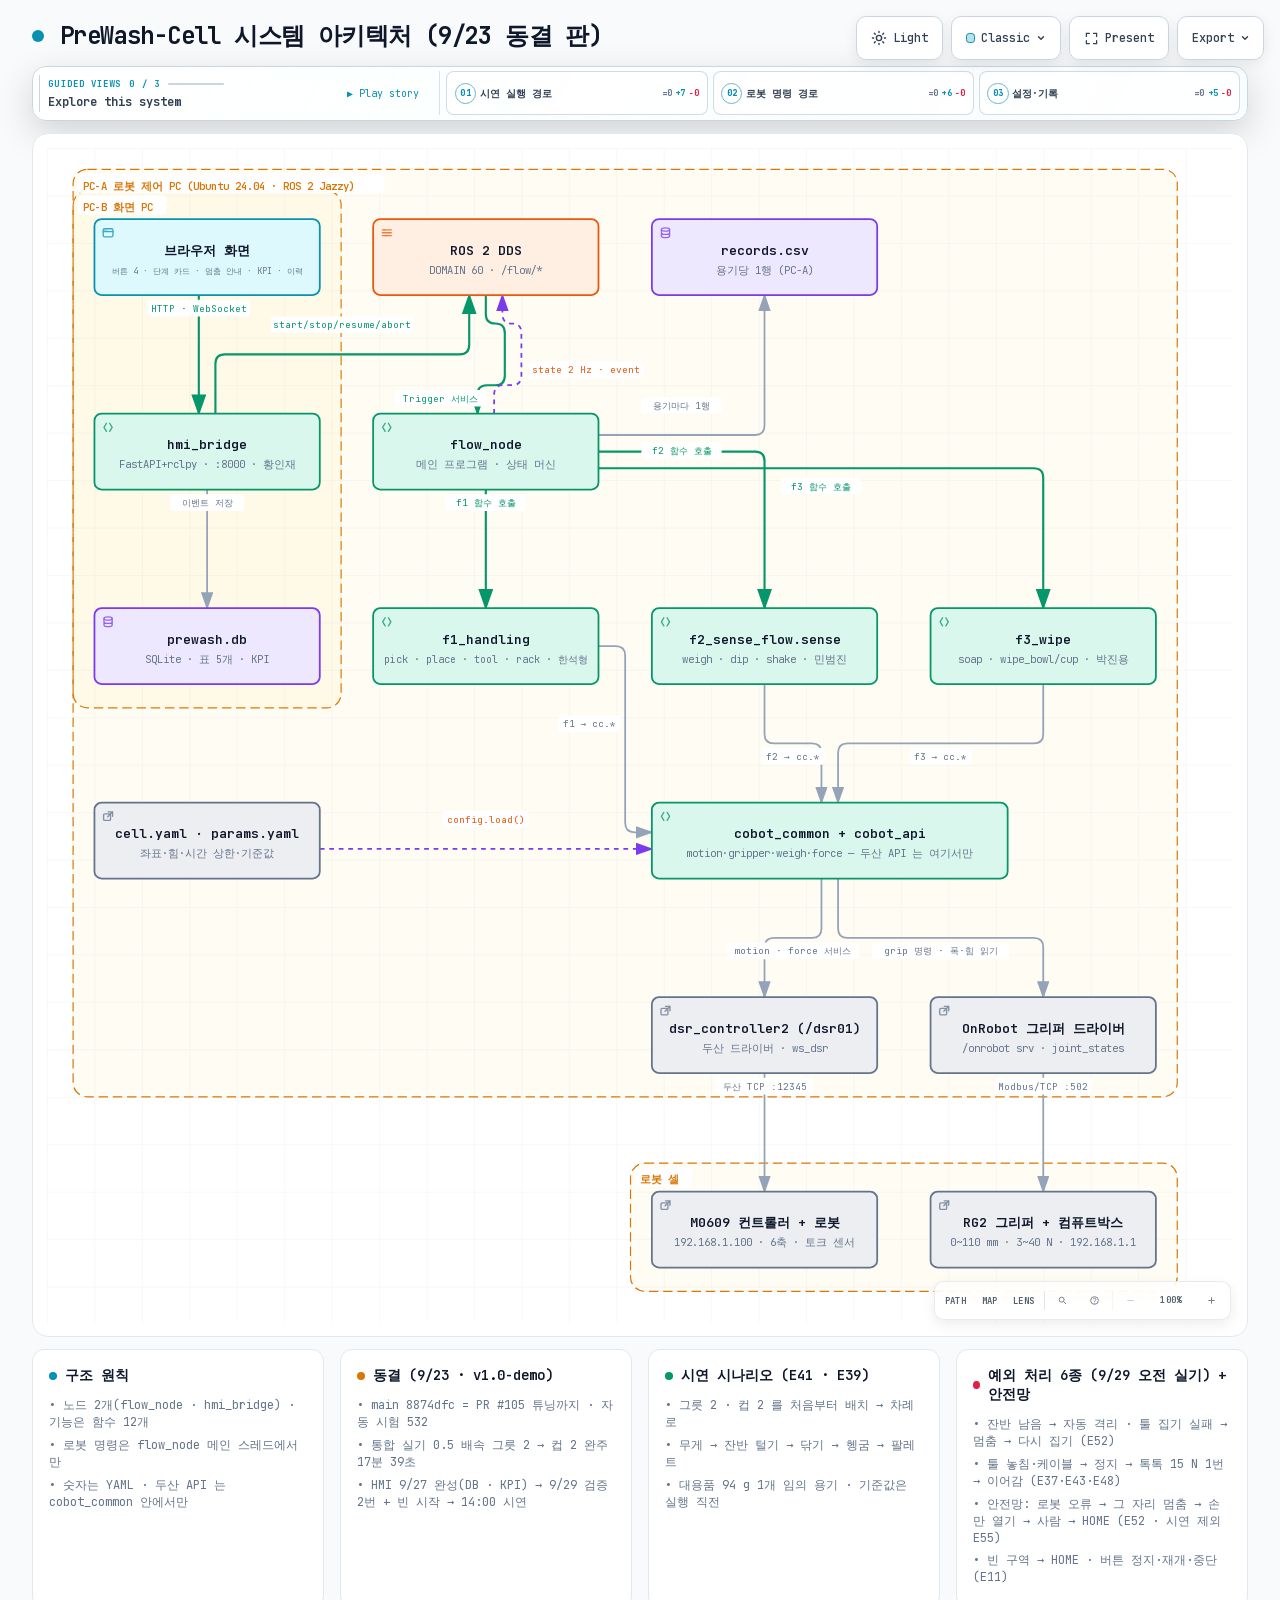
==== commit 67ac89d7: "docs: 문서 최신화 마무리 — README PC-B 행(DB·KPI·소모품) · SDD §3.1 공중 점검 5 N · §6 HMI 9/27 · 대본 9종 · BR-SR AC-6" ====
--- a/docs/images/system_architecture_pc.html
+++ b/docs/images/system_architecture_pc.html
@@ -5182,8 +5182,8 @@
         <path data-edge-from="gripdrv" data-edge-to="rg2" data-edge-label="Modbus/TCP :502" data-edge-key="16" data-edge-id="grip-rg2" data-composition-points="840,780;840,880" d="M 840 780 L 840 880" class="a-default" stroke-width="1.5" marker-end="url(#arrowhead)"/>
 
         <!-- Components -->
-        <g id="node-browser" data-node-id="browser" data-node-label="브라우저 화면" tabindex="0" role="button" aria-label="Focus 브라우저 화면, 버튼 4 · 단계 카드 · 멈춤 안내 · 이력 · 비프, PC-B 화면 PC" aria-pressed="false" data-node-kind="frontend" data-node-sublabel="버튼 4 · 단계 카드 · 멈춤 안내 · 이력 · 비프" data-node-context="PC-B 화면 PC">
-          <title>브라우저 화면 · 버튼 4 · 단계 카드 · 멈춤 안내 · 이력 · 비프 · PC-B 화면 PC</title>
+        <g id="node-browser" data-node-id="browser" data-node-label="브라우저 화면" tabindex="0" role="button" aria-label="Focus 브라우저 화면, 버튼 4 · 단계 카드 · 멈춤 안내 · KPI · 이력, PC-B 화면 PC" aria-pressed="false" data-node-kind="frontend" data-node-sublabel="버튼 4 · 단계 카드 · 멈춤 안내 · KPI · 이력" data-node-context="PC-B 화면 PC">
+          <title>브라우저 화면 · 버튼 4 · 단계 카드 · 멈춤 안내 · KPI · 이력 · PC-B 화면 PC</title>
           <rect x="40" y="60" width="190" height="64" rx="6" class="c-mask"/>
           <rect x="40" y="60" width="190" height="64" rx="6" class="c-frontend" stroke-width="1.5"/>
           <g aria-hidden="true" data-semantic-sigil="frontend" class="semantic-sigil s-frontend" transform="translate(46 66) scale(0.6875)">
@@ -5193,7 +5193,7 @@
             <circle cx="6.3" cy="4.8" r=".7" class="sigil-fill"/>
           </g>
           <text data-node-label="" data-detail-anchor="" x="135" y="90" class="t-primary" font-size="11" font-weight="600" text-anchor="middle">브라우저 화면</text>
-        <text data-detail="context" x="135" y="106" class="t-muted" font-size="6.8" text-anchor="middle">버튼 4 · 단계 카드 · 멈춤 안내 · 이력 · 비프</text>
+        <text data-detail="context" x="135" y="106" class="t-muted" font-size="7" text-anchor="middle">버튼 4 · 단계 카드 · 멈춤 안내 · KPI · 이력</text>
         </g>
 
         <g id="node-hmi" data-node-id="hmi" data-node-label="hmi_bridge" tabindex="0" role="button" aria-label="Focus hmi_bridge, FastAPI+rclpy · :8000 · 황인재, PC-B 화면 PC" aria-pressed="false" data-node-kind="backend" data-node-sublabel="FastAPI+rclpy · :8000 · 황인재" data-node-context="PC-B 화면 PC">
@@ -5654,7 +5654,7 @@
         <ul>
           <li>&bull; main 8874dfc = PR #105 튜닝까지 · 자동 시험 532</li>
           <li>&bull; 통합 실기 0.5 배속 그릇 2 → 컵 2 완주 17분 39초</li>
-          <li>&bull; HMI 화면 9/25 완성 → 9/29 오전 검증 2번 → 14:00 시연</li>
+          <li>&bull; HMI 9/27 완성(DB · KPI) → 9/29 검증 2번 + 빈 시작 → 14:00 시연</li>
         </ul>
       </div>
 
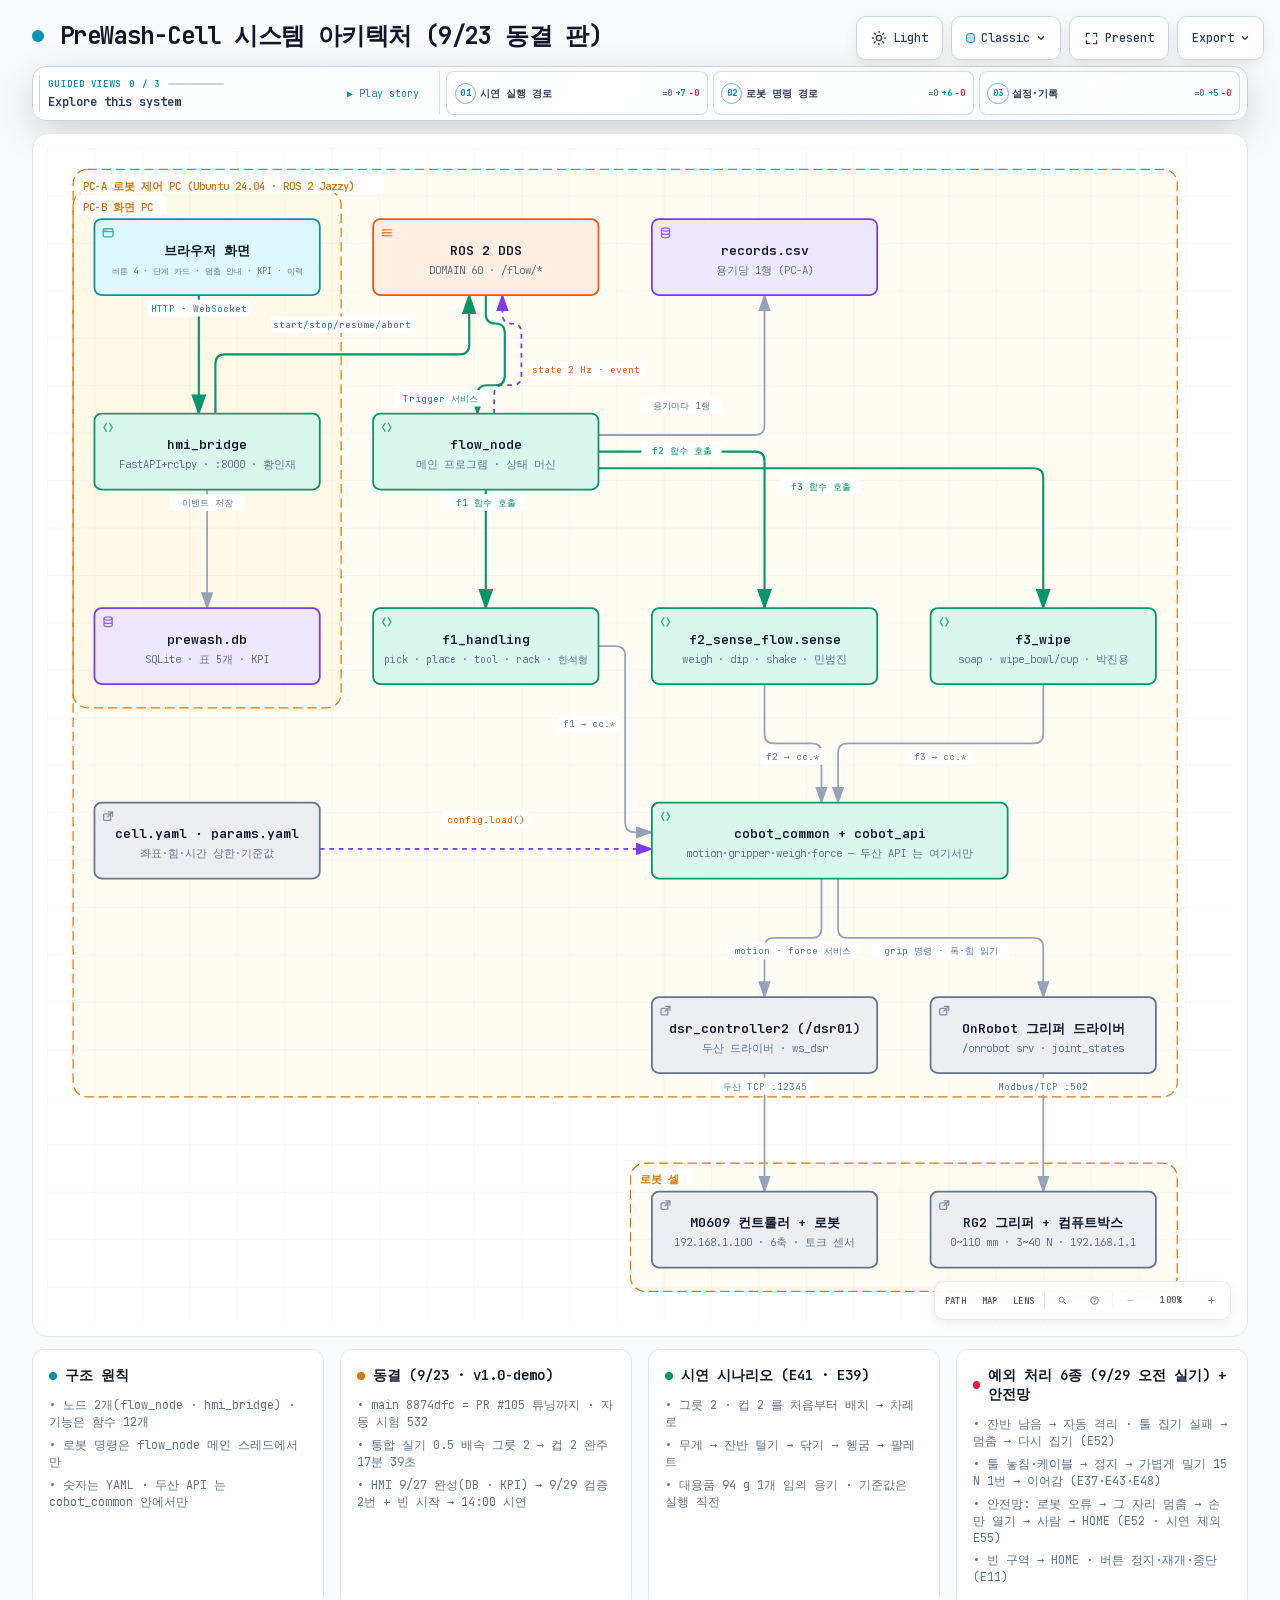
==== commit 06b0beb2: "docs: E59 넛지 용어 통일 — '톡/톡톡/두드리기' → '로봇팔 가볍게 밀기'(황인재 9/28) · README · IRD · SDD · 결과표 · 시험 기록 색인·케이블 " ====
--- a/docs/images/system_architecture_pc.html
+++ b/docs/images/system_architecture_pc.html
@@ -5677,7 +5677,7 @@
         </div>
         <ul>
           <li>&bull; 잔반 남음 → 자동 격리 · 툴 집기 실패 → 멈춤 → 다시 집기 (E52)</li>
-          <li>&bull; 툴 놓침·케이블 → 정지 → 톡톡 15 N 1번 → 이어감 (E37·E43·E48)</li>
+          <li>&bull; 툴 놓침·케이블 → 정지 → 가볍게 밀기 15 N 1번 → 이어감 (E37·E43·E48)</li>
           <li>&bull; 안전망: 로봇 오류 → 그 자리 멈춤 → 손만 열기 → 사람 → HOME (E52 · 시연 제외 E55)</li>
           <li>&bull; 빈 구역 → HOME · 버튼 정지·재개·중단 (E11)</li>
         </ul>
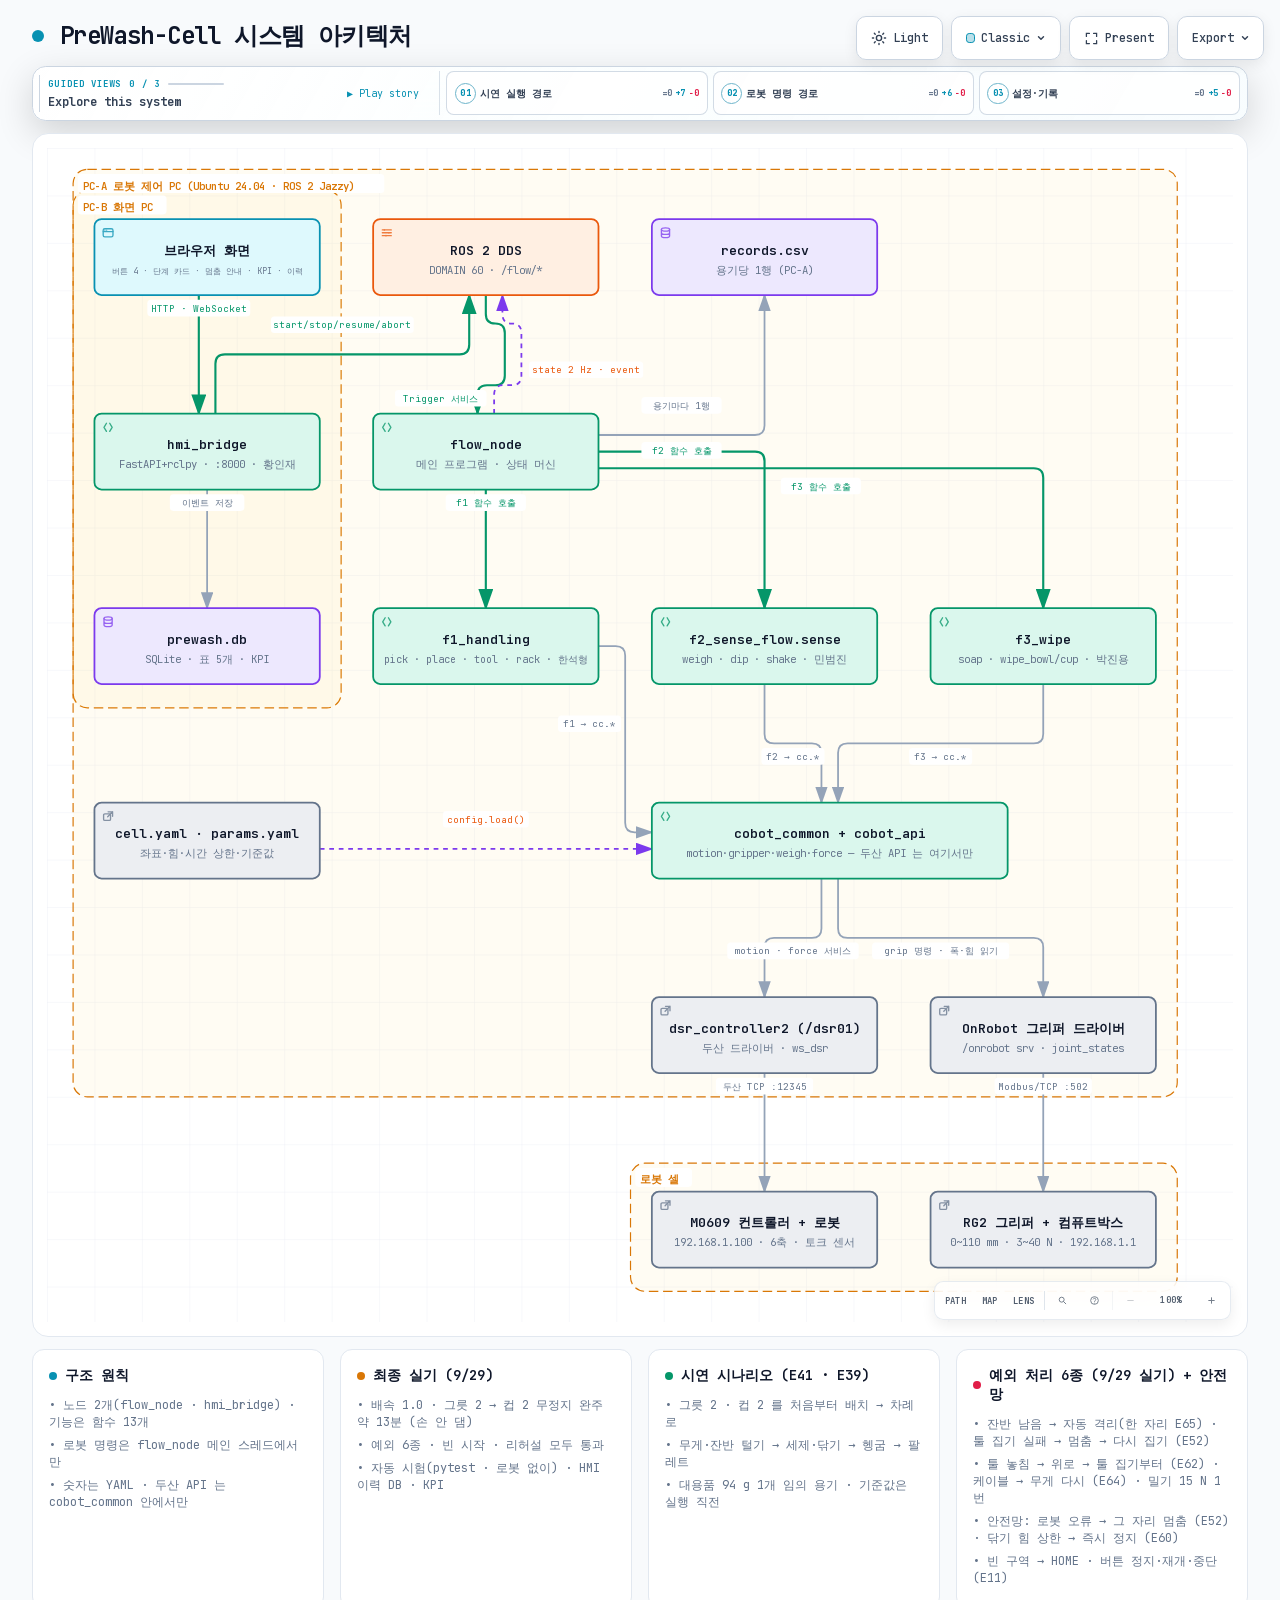
==== commit 836191a6: "docs: 최종 정리 3차 — README·설계·결과·그림을 9/29 최종 코드에 맞춤 · LICENSE(Apache-2.0) · 향후 개선 · 시험 수 - README: 결과 요" ====
--- a/docs/images/system_architecture_pc.html
+++ b/docs/images/system_architecture_pc.html
@@ -4,7 +4,7 @@
   <meta charset="UTF-8">
   <meta name="viewport" content="width=device-width, initial-scale=1.0">
   <meta name="generator" content="archify 2.17.0-dev.1">
-  <title>PreWash-Cell 시스템 아키텍처 (9/23 동결 판) Diagram</title>
+  <title>PreWash-Cell 시스템 아키텍처 Diagram</title>
   <script>
     // Resolve the theme before first paint so light-preference users don't
     // see a dark flash. The toolbar script below re-applies with UI state.
@@ -5081,7 +5081,7 @@
            data-preset-badge-blueprint="BLUEPRINT / REV 01"
            data-preset-badge-editorial="EDITORIAL / FIELD NOTE">
         <div class="pulse-dot"></div>
-        <h1>PreWash-Cell 시스템 아키텍처 (9/23 동결 판)</h1>
+        <h1>PreWash-Cell 시스템 아키텍처</h1>
       </div>
     </div>
 
@@ -5131,7 +5131,7 @@
     <div class="diagram-container" data-detail-level="read"
          data-preset-badge-editorial-plate="ARCHIFY / PLATE 04">
       <svg viewBox="0 0 1000 990" role="img" lang="en" aria-labelledby="archify-diagram-title archify-diagram-description" data-preset="classic" data-quality-profile="showcase">
-        <title id="archify-diagram-title">PreWash-Cell 시스템 아키텍처 (9/23 동결 판)</title>
+        <title id="archify-diagram-title">PreWash-Cell 시스템 아키텍처</title>
         <desc id="archify-diagram-description">An architecture diagram generated by Archify.</desc>
         <!-- Definitions -->
         <defs>
@@ -5640,7 +5640,7 @@
           <h3>구조 원칙</h3>
         </div>
         <ul>
-          <li>&bull; 노드 2개(flow_node · hmi_bridge) · 기능은 함수 12개</li>
+          <li>&bull; 노드 2개(flow_node · hmi_bridge) · 기능은 함수 13개</li>
           <li>&bull; 로봇 명령은 flow_node 메인 스레드에서만</li>
           <li>&bull; 숫자는 YAML · 두산 API 는 cobot_common 안에서만</li>
         </ul>
@@ -5649,12 +5649,12 @@
       <div class="card">
         <div class="card-header">
           <div class="card-dot amber"></div>
-          <h3>동결 (9/23 · v1.0-demo)</h3>
+          <h3>최종 실기 (9/29)</h3>
         </div>
         <ul>
-          <li>&bull; main 8874dfc = PR #105 튜닝까지 · 자동 시험 532</li>
-          <li>&bull; 통합 실기 0.5 배속 그릇 2 → 컵 2 완주 17분 39초</li>
-          <li>&bull; HMI 9/27 완성(DB · KPI) → 9/29 검증 2번 + 빈 시작 → 14:00 시연</li>
+          <li>&bull; 배속 1.0 · 그릇 2 → 컵 2 무정지 완주 약 13분 (손 안 댐)</li>
+          <li>&bull; 예외 6종 · 빈 시작 · 리허설 모두 통과</li>
+          <li>&bull; 자동 시험(pytest · 로봇 없이) · HMI 이력 DB · KPI</li>
         </ul>
       </div>
 
@@ -5665,7 +5665,7 @@
         </div>
         <ul>
           <li>&bull; 그릇 2 · 컵 2 를 처음부터 배치 → 차례로</li>
-          <li>&bull; 무게 → 잔반 털기 → 닦기 → 헹굼 → 팔레트</li>
+          <li>&bull; 무게·잔반 털기 → 세제·닦기 → 헹굼 → 팔레트</li>
           <li>&bull; 대용품 94 g 1개 임의 용기 · 기준값은 실행 직전</li>
         </ul>
       </div>
@@ -5673,12 +5673,12 @@
       <div class="card">
         <div class="card-header">
           <div class="card-dot rose"></div>
-          <h3>예외 처리 6종 (9/29 오전 실기) + 안전망</h3>
+          <h3>예외 처리 6종 (9/29 실기) + 안전망</h3>
         </div>
         <ul>
-          <li>&bull; 잔반 남음 → 자동 격리 · 툴 집기 실패 → 멈춤 → 다시 집기 (E52)</li>
-          <li>&bull; 툴 놓침·케이블 → 정지 → 가볍게 밀기 15 N 1번 → 이어감 (E37·E43·E48)</li>
-          <li>&bull; 안전망: 로봇 오류 → 그 자리 멈춤 → 손만 열기 → 사람 → HOME (E52 · 시연 제외 E55)</li>
+          <li>&bull; 잔반 남음 → 자동 격리(한 자리 E65) · 툴 집기 실패 → 멈춤 → 다시 집기 (E52)</li>
+          <li>&bull; 툴 놓침 → 위로 → 툴 집기부터 (E62) · 케이블 → 무게 다시 (E64) · 밀기 15 N 1번</li>
+          <li>&bull; 안전망: 로봇 오류 → 그 자리 멈춤 (E52) · 닦기 힘 상한 → 즉시 정지 (E60)</li>
           <li>&bull; 빈 구역 → HOME · 버튼 정지·재개·중단 (E11)</li>
         </ul>
       </div>
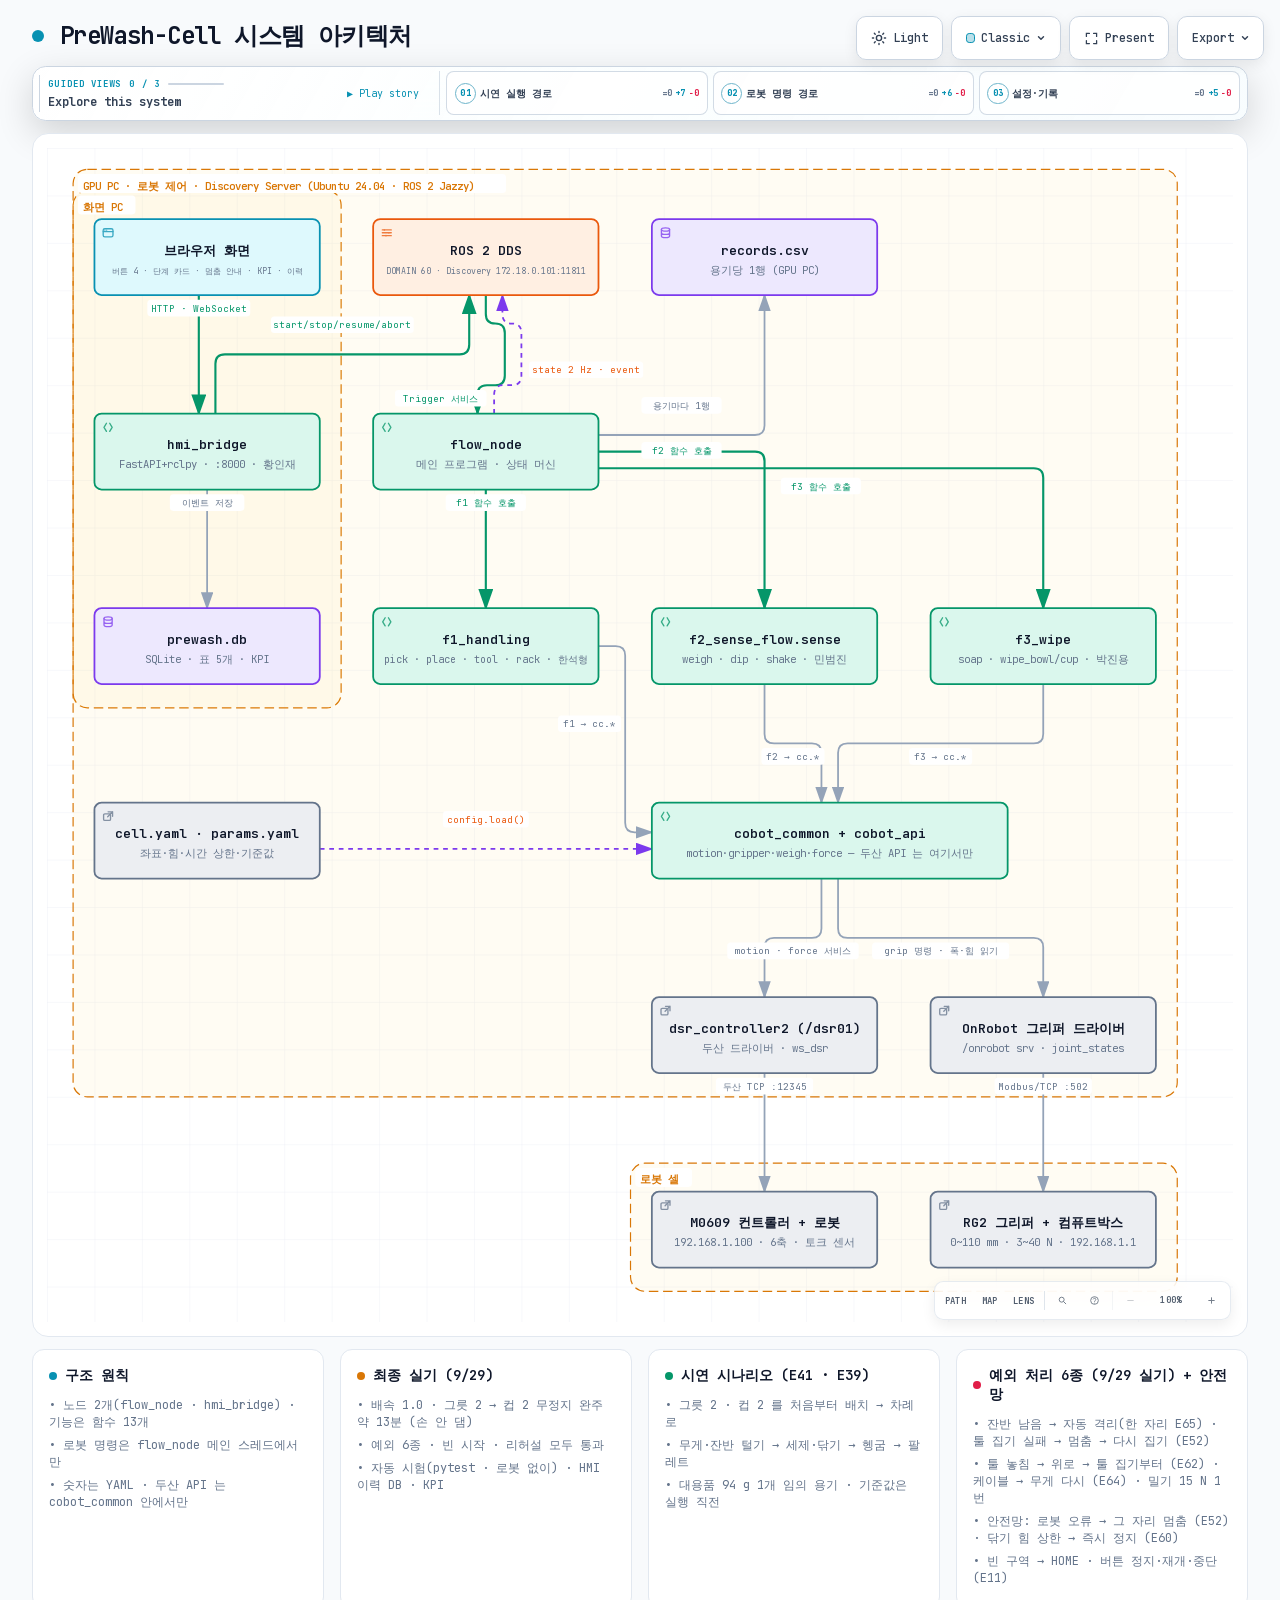
==== commit 99d5e94b: "docs: 두 PC 시연 구성(GPU PC · 화면 PC · Fast DDS Discovery Server) 실행 명령 · 두 PC 실기 결과 · 아키텍처 그림 PC 표기 - RE" ====
--- a/docs/images/system_architecture_pc.html
+++ b/docs/images/system_architecture_pc.html
@@ -5085,7 +5085,7 @@
       </div>
     </div>
 
-    <script id="archify-guided-views-data" type="application/json">[{"id":"demo-path","label":"시연 실행 경로","focus":["browser","hmi","dds","flow","f1","f2","f3"],"note":"화면의 시작 버튼이 DDS 서비스로 flow_node 를 깨우고, flow_node 메인 스레드가 기능 함수를 차례로 부른다."},{"id":"robot-path","label":"로봇 명령 경로","focus":["flow","common","dsr","gripdrv","ctrl","rg2"],"note":"두산·그리퍼 명령은 cobot_common 을 거쳐서만 나간다. 명령을 내는 곳은 flow_node 하나."},{"id":"data","label":"설정·기록","focus":["config","common","records","db","hmi"],"note":"숫자는 전부 YAML, 결과는 records.csv(PC-A)와 prewash.db(PC-B)에 남는다."}]</script>
+    <script id="archify-guided-views-data" type="application/json">[{"id":"demo-path","label":"시연 실행 경로","focus":["browser","hmi","dds","flow","f1","f2","f3"],"note":"화면의 시작 버튼이 DDS 서비스로 flow_node 를 깨우고, flow_node 메인 스레드가 기능 함수를 차례로 부른다."},{"id":"robot-path","label":"로봇 명령 경로","focus":["flow","common","dsr","gripdrv","ctrl","rg2"],"note":"두산·그리퍼 명령은 cobot_common 을 거쳐서만 나간다. 명령을 내는 곳은 flow_node 하나."},{"id":"data","label":"설정·기록","focus":["config","common","records","db","hmi"],"note":"숫자는 전부 YAML, 결과는 records.csv(GPU PC)와 prewash.db(화면 PC)에 남는다."}]</script>
 
     <script id="archify-i18n-data" type="application/json">{"locale":"en","messages":{"viewer.kind.frontend":"Frontend","viewer.kind.backend":"Backend","viewer.kind.database":"Database","viewer.kind.cloud":"Cloud","viewer.kind.security":"Security","viewer.kind.messagebus":"Message bus","viewer.kind.external":"External","viewer.kind.neutral":"Neutral","viewer.kind.node":"Node","viewer.kind.start":"Start","viewer.kind.active":"Active","viewer.kind.waiting":"Waiting","viewer.kind.decision":"Decision","viewer.kind.success":"Success","viewer.kind.failure":"Failure","viewer.toolbar.actions":"Diagram actions","viewer.theme.toggle.title":"Toggle theme (T)","viewer.theme.toggle":"Toggle color theme","viewer.theme.dark":"Dark","viewer.theme.light":"Light","viewer.preset.choose.title":"Choose visual style (S cycles)","viewer.preset.choose":"Choose visual style","viewer.preset.style":"Style","viewer.preset.menu":"Visual style","viewer.preset.identity":"Visual identity","viewer.preset.cycles":"S cycles","viewer.preset.classic":"Classic","viewer.preset.classic.short":"Classic","viewer.preset.classic.hint":"Stable technical default","viewer.preset.flow":"Signal Flow","viewer.preset.flow.short":"Flow","viewer.preset.flow.hint":"Motion-forward presentation","viewer.preset.blueprint":"Blueprint","viewer.preset.blueprint.hint":"Engineering review","viewer.preset.editorial":"Editorial","viewer.preset.editorial.hint":"Publication and launch notes","viewer.preset.badge.signalFlow":"SIGNAL FLOW","viewer.preset.badge.blueprint":"BLUEPRINT / REV 01","viewer.preset.badge.editorial":"EDITORIAL / FIELD NOTE","viewer.preset.badge.editorialPlate":"ARCHIFY / PLATE 04","viewer.preset.current":"Visual style: {style}. Choose visual style","viewer.motion.live":"Live","viewer.motion.still":"Still","viewer.motion.pause":"Pause motion","viewer.motion.resume":"Resume motion","viewer.motion.reduced":"Motion paused by reduced-motion preference","viewer.motion.hidden":"Motion paused while this page is hidden","viewer.motion.yielding":"Pause motion; currently yielding to {owner}","viewer.motion.yielding.title":"Live preview enabled · yielding to {owner}","viewer.owner.story":"the guided story","viewer.owner.chapter":"the active chapter","viewer.owner.chapterPreview":"the chapter delta preview","viewer.owner.handoff":"the chapter handoff","viewer.owner.route":"Route Probe","viewer.owner.lens":"Semantic Lens","viewer.owner.relationship":"Relationship Preview","viewer.owner.intent":"Intent Trace","viewer.owner.focus":"semantic focus","viewer.owner.legend":"legend preview","viewer.owner.reader":"reader interaction","viewer.present.enter":"Enter presentation stage","viewer.present.enter.title":"Presentation stage (F)","viewer.present.exit":"Exit presentation stage","viewer.present.exit.title":"Exit presentation stage (F or Escape)","viewer.present.present":"Present","viewer.present.exit.label":"Exit","viewer.export.button":"Export","viewer.export.button.title":"Export diagram (E)","viewer.export.diagram":"Export diagram","viewer.export.menu":"Export","viewer.export.subtitle":"Portable, clean outputs","viewer.export.share":"Share","viewer.export.shareCard":"Share Card","viewer.export.routeShareCard":"Route Share Card","viewer.export.reachShareCard":"Reach Share Card","viewer.export.copyShareCard":"Copy Share Card","viewer.export.copyDiagram":"Copy diagram","viewer.export.clipboardPng":"PNG to clipboard","viewer.export.raster":"Raster images","viewer.export.image":"Image","viewer.export.lossless":"Lossless image","viewer.export.compact":"Compact image","viewer.export.modern":"Modern image","viewer.export.vectorMotion":"Vector and motion","viewer.export.vectorMotion.heading":"Vector \u0026 motion","viewer.export.editable":"Editable vector","viewer.export.motion6s":"6s motion","viewer.export.unsupported":"Not supported by this browser","viewer.export.clipboardUnsupported":"Clipboard image write not supported by this browser","viewer.export.clipboardUnsupported.period":"Clipboard image write not supported by this browser.","viewer.export.clipboardUnsupported.short":"Clipboard image write not supported in this browser.","viewer.export.motionUnavailable":"Motion capture unavailable in this browser","viewer.export.webmUnavailable":"WebM unavailable in this browser","viewer.export.failed":"Export failed: {message}","viewer.export.unknownVariant":"Unknown Share Card variant: {variant}","viewer.export.routeRequired":"Trace a route before exporting a Route Share Card","viewer.export.reachRequired":"Trace authored reach before exporting a Reach Share Card","viewer.export.unknown":"unknown","viewer.export.routeFailed":"Route Share Card export failed: {message}","viewer.export.reachFailed":"Reach Share Card export failed: {message}","viewer.export.copyFailed":"Copy failed: {message}","viewer.export.copiedPng":"Copied PNG to clipboard","viewer.export.copiedShare":"Copied Share Card","viewer.export.downloadedShare":"Downloaded Share Card","viewer.export.downloadedRoute":"Downloaded Route Share Card","viewer.export.downloadedReach":"Downloaded Reach Share Card","viewer.export.downloadedWebm":"Downloaded WebM","viewer.export.recording":"Recording 6 seconds of motion…","viewer.export.card.routeSummary.one":"Route: {source} → {target} · {count} directed hop","viewer.export.card.routeSummary.other":"Route: {source} → {target} · {count} directed hops","viewer.export.card.reachSummary":"Authored {direction} from {origin} · {nodes} · {links} · max {hops}","viewer.export.card.node.one":"{count} node","viewer.export.card.node.other":"{count} nodes","viewer.export.card.link.one":"{count} link","viewer.export.card.link.other":"{count} links","viewer.export.card.hop.one":"{count} hop","viewer.export.card.hop.other":"{count} hops","viewer.export.card.routeBadge":"ARCHIFY · ROUTE · {hops}","viewer.export.card.reachBadge":"ARCHIFY · {direction} REACH","viewer.export.card.defaultBadge":"ARCHIFY · {preset} · {theme}","viewer.export.direction.upstream":"Upstream","viewer.export.direction.downstream":"Downstream","viewer.export.error.canvasUnavailable":"Canvas unavailable for {label}","viewer.export.error.contextUnavailable":"2D canvas context unavailable for {label}","viewer.export.error.toBlobUnavailable":"canvas.toBlob unavailable for {label}","viewer.export.error.toBlobNull":"canvas.toBlob returned no data for {label}","viewer.export.error.variantsCombined":"Share Card variants cannot be combined","viewer.export.error.viewerState":"Share Card export could not remove temporary viewer state","viewer.export.error.routeState":"Route Card export could not preserve the resolved route safely","viewer.export.error.reachState":"Reach Card export could not preserve authored reach safely","viewer.export.error.webmRequirements":"WebM motion export requires a trace animation and browser MediaRecorder support","viewer.export.error.mediaRecorder":"MediaRecorder failed","viewer.export.error.emptyWebm":"MediaRecorder produced an empty WebM","viewer.export.error.webmBackground":"SVG background could not be loaded for WebM export","viewer.guided.region":"Guided diagram views","viewer.guided.previous":"Previous guided view","viewer.guided.previous.title":"Previous guided view ([)","viewer.guided.next":"Next guided view","viewer.guided.next.title":"Next guided view (])","viewer.guided.views":"Guided views","viewer.guided.explore":"Explore this system","viewer.guided.intro":"Step through curated paths without changing the source diagram.","viewer.guided.trail":"Story trail","viewer.guided.beat":"Beat","viewer.guided.nextBeat":"Next","viewer.guided.play":"Play guided story","viewer.guided.play.title":"Play guided story (P)","viewer.guided.pause":"Pause guided story","viewer.guided.pause.title":"Pause guided story (P)","viewer.guided.replay":"Replay guided story","viewer.guided.replay.title":"Replay guided story (P)","viewer.guided.playStory":"Play story","viewer.guided.pauseStory":"Pause","viewer.guided.replayStory":"Replay story","viewer.guided.motionUnavailable":"Story playback unavailable while motion is Still","viewer.guided.enableMotion":"Switch motion to Live to play the guided story","viewer.guided.selectBeatLink":"Select a Story Beat to copy its exact link","viewer.guided.copyMoment":"Copy moment","viewer.guided.momentCopied":"Moment link copied","viewer.guided.momentCopyFailed":"Could not copy story moment link","viewer.guided.copied":"Copied","viewer.guided.copyFailed":"Copy failed","viewer.guided.showAll":"Show all","viewer.guided.showAll.aria":"Show entire diagram","viewer.guided.chapters":"Story chapters","viewer.guided.storyTrail":"Story trail for {label}: {count} beats","viewer.guided.chapter.open":"Open chapter {index} of {total}: {label}, {count} stops","viewer.guided.chapter.current":"Current chapter {index} of {total}: {label}, {count} stops","viewer.guided.chapter.selectedNodes":"{count} selected nodes","viewer.guided.chapter.stops":"{count} stops","viewer.guided.chapter.stop.one":"{count} stop","viewer.guided.chapter.stop.other":"{count} stops","viewer.guided.chapter.current.title":"{label} — current chapter, {count} stops","viewer.guided.chapter.delta.expanded":"{stay} stay, {enter} enter, {leave} leave","viewer.guided.chapter.delta.aria":"Open chapter {index} of {total}: {label}. Chapter focus delta: {delta}","viewer.guided.chapter.delta.title":"{label} — {delta} chapter focus","viewer.guided.handoff":"{from} → {to} · via {label}","viewer.guided.share.chapter":"Chapter {index} / {total}","viewer.guided.share.initial":"Chapter 01 / 01","viewer.guided.share.default":"Guided chapter","viewer.guided.state.ready":"Ready","viewer.guided.state.playing":"Playing","viewer.guided.state.settled":"Settled","viewer.guided.state.paused":"Paused","viewer.guided.state.pinned":"Pinned","viewer.guided.state.still":"Still","viewer.guided.share.step":"Step {index} / {total} · {label}","viewer.guided.share.staticMoment":"{step} · Static moment","viewer.guided.share.complete":"{count} steps complete · {note}","viewer.guided.share.settled":"Path settled for reading.","viewer.guided.share.staticPath":"{count} steps · Static path","viewer.guided.share.ready":"{count} steps · Ready","viewer.guided.share.aria":"{state} chapter {index} of {total}: {label}. {beat}. {route}","viewer.guided.beat.start":"Beat {index} / {total} · {label} · starting point","viewer.guided.beat.forward":"Beat {index} / {total} · {from} → {to}","viewer.guided.beat.reverse":"Beat {index} / {total} · {from} → {to} · reverse authored link","viewer.guided.beat.multiple":"Beat {index} / {total} · {from} ⇄ {to} · {count} authored links","viewer.guided.beat.group":"Beat {index} / {total} · {from} · {to} · grouped · no direct link","viewer.guided.beat.aria.prefix":"Story beat {index} of {total}: {label}. ","viewer.guided.beat.aria.start":"Starting point.","viewer.guided.beat.aria.forward":"From {from} through one authored forward relationship.","viewer.guided.beat.aria.reverse":"From {from}; the authored relationship points from {to} to {from}.","viewer.guided.beat.aria.multiple":"From {from} through {count} authored relationships; shown without arbitrary motion.","viewer.guided.beat.aria.group":"Grouped from {from} with no direct authored relationship.","viewer.guided.caption.start":"Starting point","viewer.guided.caption.grouped":"Grouped transition · no direct authored link","viewer.guided.caption.more":" +{count} more","viewer.guided.caption.reverse":"Reverse authored relationship","viewer.guided.caption.relationships":"{count} authored relationships","viewer.guided.caption.relationship":"Authored relationship","viewer.guided.caption.direction":"authored direction: {from} → {to}","viewer.guided.caption.starting":"Authored starting point","viewer.guided.beatLink":"Copy link to current story moment: Beat {index} of {total}: {label}","viewer.guided.noStory":"This diagram has no authored guided story.","viewer.guide.eyebrow":"Diagram guide","viewer.guide.close":"Close diagram guide","viewer.guide.inspecting":"Inspecting compiled semantics","viewer.guide.actions":"Diagram exploration actions","viewer.guide.find":"Find any node","viewer.guide.find.hint":"Search labels, responsibilities, kinds, and stable IDs.","viewer.guide.route":"Trace a route","viewer.guide.route.aria":"Trace a directed route","viewer.guide.route.hint":"Ask how two semantic nodes connect in authored direction.","viewer.guide.map":"See the whole system","viewer.guide.map.hint":"Open Semantic Radar with a live viewport and stable nodes.","viewer.guide.lens":"Compare semantic kinds","viewer.guide.lens.hint":"Count roles, reveal their traffic, and compare direct authored links.","viewer.guide.story":"Play the guided story","viewer.guide.story.hint":"Walk the authored chapters and real relationships.","viewer.guide.present":"Enter Presentation Stage","viewer.guide.present.hint":"Give the live diagram the viewport without changing export.","viewer.guide.shortcuts":"Additional keyboard shortcuts","viewer.guide.shortcut.export":"Export","viewer.guide.shortcut.theme":"Theme","viewer.guide.shortcut.style":"Style","viewer.guide.shortcut.reset":"Reset","viewer.guide.shortcut.zoomIn":"Zoom in","viewer.guide.shortcut.zoomOut":"Zoom out","viewer.guide.shortcut.close":"Close","viewer.guide.facts":"{nodes} · {relationships} · {views}","viewer.guide.fact.node.one":"{count} semantic node","viewer.guide.fact.node.other":"{count} semantic nodes","viewer.guide.fact.relationship.one":"{count} relationship","viewer.guide.fact.relationship.other":"{count} relationships","viewer.guide.fact.view.one":"{count} guided view","viewer.guide.fact.view.other":"{count} guided views","viewer.guide.story.available.one":"Walk {count} authored chapter and its real relationships.","viewer.guide.story.available.other":"Walk {count} authored chapters and their real relationships.","viewer.guide.story.unavailable":"No authored guided story in this diagram.","viewer.guide.open":"Open diagram guide","viewer.guide.noStory":"This diagram has no authored guided story.","viewer.finder.title":"Find a node","viewer.finder.close":"Close node finder","viewer.finder.placeholder":"Search labels or IDs","viewer.finder.search":"Search diagram nodes","viewer.finder.results":"Diagram nodes","viewer.finder.empty":"No matching nodes","viewer.finder.result.focus":"Focus {label}","viewer.finder.result.routeStart":"Choose {label} as route start","viewer.finder.result.routeTarget":"Choose {label} as route destination, {links}","viewer.finder.status.empty":"No matching nodes","viewer.finder.status.count.one":"{count} matching node","viewer.finder.status.count.other":"{count} matching nodes","viewer.finder.noun.nodes":"nodes","viewer.finder.link.one":"{count} link","viewer.finder.link.other":"{count} links","viewer.finder.result.focus.one":"Focus {label}, {count} related connection","viewer.finder.result.focus.other":"Focus {label}, {count} related connections","viewer.finder.status.filtered":"{visible} of {available} {noun}","viewer.finder.status.all":"{available} {noun}","viewer.passport.eyebrow":"Semantic passport","viewer.passport.metadata":"Node metadata","viewer.passport.evidence":"Verified source evidence","viewer.passport.verified":"Verified source","viewer.passport.verificationScope":"Verified against local Git at the pinned revision. Remote access has not been checked.","viewer.passport.reach":"Authored reach","viewer.passport.reach.trace":"Trace authored reachability","viewer.passport.upstream":"Upstream","viewer.passport.downstream":"Downstream","viewer.passport.upstream.trace":"Trace upstream authored reachability","viewer.passport.downstream.trace":"Trace downstream authored reachability","viewer.passport.close":"Close semantic passport","viewer.passport.copy":"Copy link","viewer.passport.copy.focus":"Copy link to focused node","viewer.passport.relations":"Relations","viewer.passport.relations.show":"Show connected relationships","viewer.passport.relations.hide":"Hide connected relationships","viewer.passport.relations.list":"Connected relationships","viewer.passport.copyRelation":"Copy relation","viewer.passport.copyNode":"Copy node","viewer.passport.copyPinned":"Copy link to pinned relationship","viewer.passport.copySource":"Copy link to source node","viewer.passport.copy.focused.success":"Focused node link copied","viewer.passport.copy.pinned.success":"Pinned relationship link copied","viewer.passport.copy.focused.failed":"Could not copy focused node link","viewer.passport.copy.pinned.failed":"Could not copy pinned relationship link","viewer.passport.relationship.none":"No connected relationships","viewer.passport.relationship.count.one":"{count} relation","viewer.passport.relationship.count.other":"{count} relations","viewer.passport.relationship.show.one":"Show {count} connected relationship","viewer.passport.relationship.show.other":"Show {count} connected relationships","viewer.passport.relationship.summary":"{out} outgoing · {in} incoming{loops}","viewer.passport.relationship.loops":" · {count} loop","viewer.passport.relationship.explorer":"Direct relationship explorer","viewer.passport.relationship.help":"Use arrow keys to explore relationships. Press Enter or Space to pin details; Escape clears.","viewer.passport.relationship.loopsBack":"loops back","viewer.passport.relationship.connectsTo":"connects to","viewer.passport.relationship.connectsFrom":"connects from","viewer.passport.relationship.pinned":"Pinned relationship · {from} → {to} · {label}","viewer.passport.relationship.inspect":"Inspect relationship {index} of {total}: {from} to {to}, {label}. Press Enter for details.","viewer.passport.relationship.group.out":"Outgoing","viewer.passport.relationship.group.in":"Incoming","viewer.passport.relationship.group.loop":"Self loops","viewer.passport.relationship.row":"{group}: {relationship}, {neighbor}","viewer.passport.relationship.direction.out":"OUT →","viewer.passport.relationship.direction.in":"← IN","viewer.passport.relationship.direction.loop":"LOOP","viewer.passport.sourceCount.one":"{count} verified source reference","viewer.passport.sourceCount.other":"{count} verified source references","viewer.passport.sourceMarker":"SRC","viewer.passport.beacon.one":"{count} verified source; focus this node to inspect","viewer.passport.beacon.other":"{count} verified sources; focus this node to inspect","viewer.passport.repository.open":"Open verified repository revision {revision}","viewer.passport.source.open":"Open verified source {path} at revision {revision}","viewer.passport.source.openLink":"Open ↗","viewer.passport.reach.upstream.one":"Trace {count} upstream authored node","viewer.passport.reach.upstream.other":"Trace {count} upstream authored nodes","viewer.passport.reach.downstream.one":"Trace {count} downstream authored node","viewer.passport.reach.downstream.other":"Trace {count} downstream authored nodes","viewer.passport.reach.noUpstream":"No upstream authored nodes","viewer.passport.reach.noDownstream":"No downstream authored nodes","viewer.passport.reach.status":"{direction} · {nodes} nodes · {links} links · max {hops} hops","viewer.route.eyebrow":"Route probe","viewer.route.start":"Choose a start node","viewer.route.start.find":"Find start","viewer.route.start.find.aria":"Find a route start","viewer.route.copy":"Copy link","viewer.route.copy.aria":"Copy link to traced route","viewer.route.clear":"Clear","viewer.route.clear.aria":"Clear route probe","viewer.route.traced":"Traced route","viewer.route.pickTwo":"Pick two semantic nodes on the diagram","viewer.route.pickOne":"Pick a semantic node on the diagram","viewer.route.controls":"Route journey controls","viewer.route.previous":"Previous route position","viewer.route.play":"Play route journey","viewer.route.pause":"Pause route journey","viewer.route.replay":"Replay route journey","viewer.route.next":"Next route position","viewer.route.journey":"Journey","viewer.route.pause.label":"Pause","viewer.route.replay.label":"Replay","viewer.route.overview":"Overview","viewer.route.overview.aria":"Show complete route overview","viewer.route.instructions":"Choose the source, then the destination. Direction matters.","viewer.route.destination":"Choose a destination from {label}","viewer.route.destination.find":"Find target","viewer.route.destination.find.aria":"Find a reachable route destination","viewer.route.differentDestination":"Choose a different destination","viewer.route.distinct":"A route needs two distinct semantic nodes.","viewer.route.unreachable":"No directed route to {label}","viewer.route.unreachable.detail":"{target} is not reachable from {source}. Pick a highlighted destination.","viewer.route.start.instructions":"Select the source. The next step will reveal only directed destinations.","viewer.route.copy.success":"Traced route link copied","viewer.route.copy.failed":"Could not copy traced route link","viewer.route.position":"Route position {index} of {total}: {label}","viewer.route.step":"Step {index} of {total} · {phase} · {label}","viewer.route.motionRequired":"Automatic journey requires Live motion","viewer.route.trigger.clear":"Clear traced route","viewer.route.overview.status":"{nodes} · {hops} · shortest authored route","viewer.route.overview.node.one":"{count} node","viewer.route.overview.node.other":"{count} nodes","viewer.route.overview.hop.one":"{count} directed hop","viewer.route.overview.hop.other":"{count} directed hops","viewer.route.phase.playing":"Playing","viewer.route.phase.complete":"Complete","viewer.route.phase.inspecting":"Inspecting","viewer.route.destination.count.one":"{count} directed destination available. Pick a highlighted node.","viewer.route.destination.count.other":"{count} directed destinations available. Pick a highlighted node.","viewer.route.noOutgoing":"No outgoing route starts here. Clear and choose another source.","viewer.route.result.title":"{source} to {target}","viewer.route.finder.source.title":"Choose route start","viewer.route.finder.source.placeholder":"Search route sources","viewer.route.finder.source.empty":"No matching route sources","viewer.route.finder.source.results":"Nodes that can start a route","viewer.route.finder.source.noun":"route sources","viewer.route.finder.source.badge":"start","viewer.route.finder.target.title":"Destination from {label}","viewer.route.finder.target.placeholder":"Search reachable destinations","viewer.route.finder.target.empty":"No matching reachable destinations","viewer.route.finder.target.results":"Reachable route destinations","viewer.route.finder.target.noun":"reachable destinations","viewer.route.hop.one":"{count} hop","viewer.route.hop.other":"{count} hops","viewer.lens.eyebrow":"Semantic lens","viewer.lens.title":"Compare system roles","viewer.lens.close":"Close semantic lens","viewer.lens.instruction":"Choose up to two semantic kinds. One reveals its real traffic; two compare only direct authored relationships.","viewer.lens.kinds":"Semantic kinds","viewer.lens.choose":"Choose a kind to inspect its nodes and touching relationships.","viewer.lens.copy":"Copy link to semantic lens","viewer.lens.clear":"Clear semantic lens","viewer.lens.open":"Open semantic lens","viewer.lens.openActive":"Open active semantic lens","viewer.lens.legend":"Semantic legend","viewer.lens.legend.inspect.one":"Inspect {label}, {count} node","viewer.lens.legend.inspect.other":"Inspect {label}, {count} nodes","viewer.lens.kind.count.one":"{label}, {count} node","viewer.lens.kind.count.other":"{label}, {count} nodes","viewer.lens.compare.one":"{first} → {second}: {forward} · {second} → {first}: {reverse} · {count} direct relationship","viewer.lens.compare.other":"{first} → {second}: {forward} · {second} → {first}: {reverse} · {count} direct relationships","viewer.lens.single":"{nodes} · {relationships} · connected peers remain visible","viewer.lens.node.one":"{count} {label} node","viewer.lens.node.other":"{count} {label} nodes","viewer.lens.relationship.one":"{count} touching relationship","viewer.lens.relationship.other":"{count} touching relationships","viewer.radar.title":"Semantic radar","viewer.radar.building":"Building overview","viewer.radar.openFull":"Open full semantic radar","viewer.radar.open":"Open radar","viewer.radar.close":"Close semantic radar","viewer.radar.surface":"Diagram overview. Click a node to focus it, or use arrow keys to pan.","viewer.radar.click":"Click node","viewer.radar.drag":"Drag to pan","viewer.radar.space":"Semantic radar needs more MAP space.","viewer.radar.nodes":"Semantic diagram radar nodes","viewer.radar.focus":"Focus {label} from Semantic Radar","viewer.radar.status":"{count} nodes · {viewport}","viewer.radar.fullMap":"{count} nodes · full map","viewer.radar.compacted":"Radar compacted to avoid covering the Semantic Passport or MAP controls.","viewer.radar.cancelWaiting":"Cancel semantic radar waiting for more MAP space","viewer.radar.needsSpace":"Semantic radar needs more visible MAP space","viewer.radar.viewport.full":"full map","viewer.radar.viewport.width":"{percent}% width","viewer.radar.viewport.scale":"{percent}% viewport","viewer.nav.controls":"Diagram view controls","viewer.nav.route":"Trace a directed route","viewer.nav.route.title":"Trace route (R)","viewer.nav.route.short":"PATH","viewer.nav.radar":"Open semantic radar","viewer.nav.radar.title":"Semantic radar (M)","viewer.nav.radar.short":"MAP","viewer.nav.lens":"Open semantic lens","viewer.nav.lens.title":"Semantic lens (L)","viewer.nav.lens.short":"LENS","viewer.nav.find":"Find a node","viewer.nav.find.title":"Find a node (/)","viewer.nav.guide":"Open diagram guide","viewer.nav.guide.title":"Diagram guide (?)","viewer.nav.zoomOut":"Zoom out","viewer.nav.zoomOut.title":"Zoom out (-)","viewer.nav.reset":"Reset diagram view","viewer.nav.reset.title":"Reset view (0)","viewer.nav.read":"READ","viewer.nav.zoomIn":"Zoom in","viewer.nav.zoomIn.title":"Zoom in (+)","viewer.nav.camera":"{hint}. Reset diagram view","viewer.nav.camera.title":"{semantic}{hint} · reset view (0)","viewer.nav.camera.semantic":"Semantic camera active · ","viewer.nav.level.map":"MAP","viewer.nav.level.read":"READ","viewer.nav.level.full":"FULL","viewer.nav.level.auto":"AUTO","viewer.nav.detail.map":"Zoom in to reveal relationship labels and node context","viewer.nav.detail.read":"Zoom in again to reveal tags and annotations","viewer.nav.detail.full":"Full diagram detail","viewer.intent.summary":"{label}. {out} outgoing, {in} incoming{loops}. {total} connections. Press Enter for details.","viewer.intent.loops":", {count} self loop","viewer.common.copied":"Copied","viewer.common.copyFailed":"Copy failed","viewer.common.copyLink":"Copy link","viewer.common.clear":"Clear","viewer.common.close":"Close"}}</script>
     <div class="guided-views no-print" id="guided-views" hidden aria-label="Guided diagram views">
@@ -5156,9 +5156,9 @@
         <rect width="100%" height="100%" fill="url(#grid)" />
 
         <!-- Boundaries (behind everything) -->
-        <rect data-graph-role="structural-frame" data-composition-frame-kind="region" data-composition-frame-id="0" data-composition-frame-label="PC-B 화면 PC" x="22" y="36" width="226" height="436" rx="12" class="c-region" stroke-width="1"/>
-
-        <rect data-graph-role="structural-frame" data-composition-frame-kind="region" data-composition-frame-id="1" data-composition-frame-label="PC-A 로봇 제어 PC (Ubuntu 24.04 · ROS 2 Jazzy)" x="22" y="18" width="931" height="782" rx="12" class="c-region" stroke-width="1"/>
+        <rect data-graph-role="structural-frame" data-composition-frame-kind="region" data-composition-frame-id="0" data-composition-frame-label="화면 PC" x="22" y="36" width="226" height="436" rx="12" class="c-region" stroke-width="1"/>
+
+        <rect data-graph-role="structural-frame" data-composition-frame-kind="region" data-composition-frame-id="1" data-composition-frame-label="GPU PC · 로봇 제어 · Discovery Server (Ubuntu 24.04 · ROS 2 Jazzy)" x="22" y="18" width="931" height="782" rx="12" class="c-region" stroke-width="1"/>
 
         <rect data-graph-role="structural-frame" data-composition-frame-kind="region" data-composition-frame-id="2" data-composition-frame-label="로봇 셀" x="492" y="856" width="461" height="108" rx="12" class="c-region" stroke-width="1"/>
 
@@ -5182,8 +5182,8 @@
         <path data-edge-from="gripdrv" data-edge-to="rg2" data-edge-label="Modbus/TCP :502" data-edge-key="16" data-edge-id="grip-rg2" data-composition-points="840,780;840,880" d="M 840 780 L 840 880" class="a-default" stroke-width="1.5" marker-end="url(#arrowhead)"/>
 
         <!-- Components -->
-        <g id="node-browser" data-node-id="browser" data-node-label="브라우저 화면" tabindex="0" role="button" aria-label="Focus 브라우저 화면, 버튼 4 · 단계 카드 · 멈춤 안내 · KPI · 이력, PC-B 화면 PC" aria-pressed="false" data-node-kind="frontend" data-node-sublabel="버튼 4 · 단계 카드 · 멈춤 안내 · KPI · 이력" data-node-context="PC-B 화면 PC">
-          <title>브라우저 화면 · 버튼 4 · 단계 카드 · 멈춤 안내 · KPI · 이력 · PC-B 화면 PC</title>
+        <g id="node-browser" data-node-id="browser" data-node-label="브라우저 화면" tabindex="0" role="button" aria-label="Focus 브라우저 화면, 버튼 4 · 단계 카드 · 멈춤 안내 · KPI · 이력, 화면 PC" aria-pressed="false" data-node-kind="frontend" data-node-sublabel="버튼 4 · 단계 카드 · 멈춤 안내 · KPI · 이력" data-node-context="화면 PC">
+          <title>브라우저 화면 · 버튼 4 · 단계 카드 · 멈춤 안내 · KPI · 이력 · 화면 PC</title>
           <rect x="40" y="60" width="190" height="64" rx="6" class="c-mask"/>
           <rect x="40" y="60" width="190" height="64" rx="6" class="c-frontend" stroke-width="1.5"/>
           <g aria-hidden="true" data-semantic-sigil="frontend" class="semantic-sigil s-frontend" transform="translate(46 66) scale(0.6875)">
@@ -5196,8 +5196,8 @@
         <text data-detail="context" x="135" y="106" class="t-muted" font-size="7" text-anchor="middle">버튼 4 · 단계 카드 · 멈춤 안내 · KPI · 이력</text>
         </g>
 
-        <g id="node-hmi" data-node-id="hmi" data-node-label="hmi_bridge" tabindex="0" role="button" aria-label="Focus hmi_bridge, FastAPI+rclpy · :8000 · 황인재, PC-B 화면 PC" aria-pressed="false" data-node-kind="backend" data-node-sublabel="FastAPI+rclpy · :8000 · 황인재" data-node-context="PC-B 화면 PC">
-          <title>hmi_bridge · FastAPI+rclpy · :8000 · 황인재 · PC-B 화면 PC</title>
+        <g id="node-hmi" data-node-id="hmi" data-node-label="hmi_bridge" tabindex="0" role="button" aria-label="Focus hmi_bridge, FastAPI+rclpy · :8000 · 황인재, 화면 PC" aria-pressed="false" data-node-kind="backend" data-node-sublabel="FastAPI+rclpy · :8000 · 황인재" data-node-context="화면 PC">
+          <title>hmi_bridge · FastAPI+rclpy · :8000 · 황인재 · 화면 PC</title>
           <rect x="40" y="224" width="190" height="64" rx="6" class="c-mask"/>
           <rect x="40" y="224" width="190" height="64" rx="6" class="c-backend" stroke-width="1.5"/>
           <g aria-hidden="true" data-semantic-sigil="backend" class="semantic-sigil s-backend" transform="translate(46 230) scale(0.6875)">
@@ -5207,8 +5207,8 @@
         <text data-detail="context" x="135" y="270" class="t-muted" font-size="9" text-anchor="middle">FastAPI+rclpy · :8000 · 황인재</text>
         </g>
 
-        <g id="node-db" data-node-id="db" data-node-label="prewash.db" tabindex="0" role="button" aria-label="Focus prewash.db, SQLite · 표 5개 · KPI, PC-B 화면 PC" aria-pressed="false" data-node-kind="database" data-node-sublabel="SQLite · 표 5개 · KPI" data-node-context="PC-B 화면 PC">
-          <title>prewash.db · SQLite · 표 5개 · KPI · PC-B 화면 PC</title>
+        <g id="node-db" data-node-id="db" data-node-label="prewash.db" tabindex="0" role="button" aria-label="Focus prewash.db, SQLite · 표 5개 · KPI, 화면 PC" aria-pressed="false" data-node-kind="database" data-node-sublabel="SQLite · 표 5개 · KPI" data-node-context="화면 PC">
+          <title>prewash.db · SQLite · 표 5개 · KPI · 화면 PC</title>
           <rect x="40" y="388" width="190" height="64" rx="6" class="c-mask"/>
           <rect x="40" y="388" width="190" height="64" rx="6" class="c-database" stroke-width="1.5"/>
           <g aria-hidden="true" data-semantic-sigil="database" class="semantic-sigil s-database" transform="translate(46 394) scale(0.6875)">
@@ -5219,8 +5219,8 @@
         <text data-detail="context" x="135" y="434" class="t-muted" font-size="9" text-anchor="middle">SQLite · 표 5개 · KPI</text>
         </g>
 
-        <g id="node-dds" data-node-id="dds" data-node-label="ROS 2 DDS" tabindex="0" role="button" aria-label="Focus ROS 2 DDS, DOMAIN 60 · /flow/*, Architecture component" aria-pressed="false" data-node-kind="messagebus" data-node-sublabel="DOMAIN 60 · /flow/*" data-node-context="Architecture component">
-          <title>ROS 2 DDS · DOMAIN 60 · /flow/* · Architecture component</title>
+        <g id="node-dds" data-node-id="dds" data-node-label="ROS 2 DDS" tabindex="0" role="button" aria-label="Focus ROS 2 DDS, DOMAIN 60 · Discovery 172.18.0.101:11811, Architecture component" aria-pressed="false" data-node-kind="messagebus" data-node-sublabel="DOMAIN 60 · Discovery 172.18.0.101:11811" data-node-context="Architecture component">
+          <title>ROS 2 DDS · DOMAIN 60 · Discovery 172.18.0.101:11811 · Architecture component</title>
           <rect x="275" y="60" width="190" height="64" rx="6" class="c-mask"/>
           <rect x="275" y="60" width="190" height="64" rx="6" class="c-messagebus" stroke-width="1.5"/>
           <g aria-hidden="true" data-semantic-sigil="messagebus" class="semantic-sigil s-messagebus" transform="translate(281 66) scale(0.6875)">
@@ -5230,11 +5230,11 @@
             <circle cx="7" cy="11.5" r="1" class="sigil-fill"/>
           </g>
           <text data-node-label="" data-detail-anchor="" x="370" y="90" class="t-primary" font-size="11" font-weight="600" text-anchor="middle">ROS 2 DDS</text>
-        <text data-detail="context" x="370" y="106" class="t-muted" font-size="9" text-anchor="middle">DOMAIN 60 · /flow/*</text>
+        <text data-detail="context" x="370" y="106" class="t-muted" font-size="7" text-anchor="middle">DOMAIN 60 · Discovery 172.18.0.101:11811</text>
         </g>
 
-        <g id="node-flow" data-node-id="flow" data-node-label="flow_node" tabindex="0" role="button" aria-label="Focus flow_node, 메인 프로그램 · 상태 머신, PC-A 로봇 제어 PC (Ubuntu 24.04 · ROS 2 Jazzy)" aria-pressed="false" data-node-kind="backend" data-node-sublabel="메인 프로그램 · 상태 머신" data-node-context="PC-A 로봇 제어 PC (Ubuntu 24.04 · ROS 2 Jazzy)">
-          <title>flow_node · 메인 프로그램 · 상태 머신 · PC-A 로봇 제어 PC (Ubuntu 24.04 · ROS 2 Jazzy)</title>
+        <g id="node-flow" data-node-id="flow" data-node-label="flow_node" tabindex="0" role="button" aria-label="Focus flow_node, 메인 프로그램 · 상태 머신, GPU PC · 로봇 제어 · Discovery Server (Ubuntu 24.04 · ROS 2 Jazzy)" aria-pressed="false" data-node-kind="backend" data-node-sublabel="메인 프로그램 · 상태 머신" data-node-context="GPU PC · 로봇 제어 · Discovery Server (Ubuntu 24.04 · ROS 2 Jazzy)">
+          <title>flow_node · 메인 프로그램 · 상태 머신 · GPU PC · 로봇 제어 · Discovery Server (Ubuntu 24.04 · ROS 2 Jazzy)</title>
           <rect x="275" y="224" width="190" height="64" rx="6" class="c-mask"/>
           <rect x="275" y="224" width="190" height="64" rx="6" class="c-backend" stroke-width="1.5"/>
           <g aria-hidden="true" data-semantic-sigil="backend" class="semantic-sigil s-backend" transform="translate(281 230) scale(0.6875)">
@@ -5244,8 +5244,8 @@
         <text data-detail="context" x="370" y="270" class="t-muted" font-size="9" text-anchor="middle">메인 프로그램 · 상태 머신</text>
         </g>
 
-        <g id="node-records" data-node-id="records" data-node-label="records.csv" tabindex="0" role="button" aria-label="Focus records.csv, 용기당 1행 (PC-A), PC-A 로봇 제어 PC (Ubuntu 24.04 · ROS 2 Jazzy)" aria-pressed="false" data-node-kind="database" data-node-sublabel="용기당 1행 (PC-A)" data-node-context="PC-A 로봇 제어 PC (Ubuntu 24.04 · ROS 2 Jazzy)">
-          <title>records.csv · 용기당 1행 (PC-A) · PC-A 로봇 제어 PC (Ubuntu 24.04 · ROS 2 Jazzy)</title>
+        <g id="node-records" data-node-id="records" data-node-label="records.csv" tabindex="0" role="button" aria-label="Focus records.csv, 용기당 1행 (GPU PC), GPU PC · 로봇 제어 · Discovery Server (Ubuntu 24.04 · ROS 2 Jazzy)" aria-pressed="false" data-node-kind="database" data-node-sublabel="용기당 1행 (GPU PC)" data-node-context="GPU PC · 로봇 제어 · Discovery Server (Ubuntu 24.04 · ROS 2 Jazzy)">
+          <title>records.csv · 용기당 1행 (GPU PC) · GPU PC · 로봇 제어 · Discovery Server (Ubuntu 24.04 · ROS 2 Jazzy)</title>
           <rect x="510" y="60" width="190" height="64" rx="6" class="c-mask"/>
           <rect x="510" y="60" width="190" height="64" rx="6" class="c-database" stroke-width="1.5"/>
           <g aria-hidden="true" data-semantic-sigil="database" class="semantic-sigil s-database" transform="translate(516 66) scale(0.6875)">
@@ -5253,11 +5253,11 @@
             <path d="M3 4v8c0 1.1 2.2 2 5 2s5-.9 5-2V4M3 8c0 1.1 2.2 2 5 2s5-.9 5-2"/>
           </g>
           <text data-node-label="" data-detail-anchor="" x="605" y="90" class="t-primary" font-size="11" font-weight="600" text-anchor="middle">records.csv</text>
-        <text data-detail="context" x="605" y="106" class="t-muted" font-size="9" text-anchor="middle">용기당 1행 (PC-A)</text>
+        <text data-detail="context" x="605" y="106" class="t-muted" font-size="9" text-anchor="middle">용기당 1행 (GPU PC)</text>
         </g>
 
-        <g id="node-config" data-node-id="config" data-node-label="cell.yaml · params.yaml" tabindex="0" role="button" aria-label="Focus cell.yaml · params.yaml, 좌표·힘·시간 상한·기준값, PC-A 로봇 제어 PC (Ubuntu 24.04 · ROS 2 Jazzy)" aria-pressed="false" data-node-kind="external" data-node-sublabel="좌표·힘·시간 상한·기준값" data-node-context="PC-A 로봇 제어 PC (Ubuntu 24.04 · ROS 2 Jazzy)">
-          <title>cell.yaml · params.yaml · 좌표·힘·시간 상한·기준값 · PC-A 로봇 제어 PC (Ubuntu 24.04 · ROS 2 Jazzy)</title>
+        <g id="node-config" data-node-id="config" data-node-label="cell.yaml · params.yaml" tabindex="0" role="button" aria-label="Focus cell.yaml · params.yaml, 좌표·힘·시간 상한·기준값, GPU PC · 로봇 제어 · Discovery Server (Ubuntu 24.04 · ROS 2 Jazzy)" aria-pressed="false" data-node-kind="external" data-node-sublabel="좌표·힘·시간 상한·기준값" data-node-context="GPU PC · 로봇 제어 · Discovery Server (Ubuntu 24.04 · ROS 2 Jazzy)">
+          <title>cell.yaml · params.yaml · 좌표·힘·시간 상한·기준값 · GPU PC · 로봇 제어 · Discovery Server (Ubuntu 24.04 · ROS 2 Jazzy)</title>
           <rect x="40" y="552" width="190" height="64" rx="6" class="c-mask"/>
           <rect x="40" y="552" width="190" height="64" rx="6" class="c-external" stroke-width="1.5"/>
           <g aria-hidden="true" data-semantic-sigil="external" class="semantic-sigil s-external" transform="translate(46 558) scale(0.6875)">
@@ -5268,8 +5268,8 @@
         <text data-detail="context" x="135" y="598" class="t-muted" font-size="9" text-anchor="middle">좌표·힘·시간 상한·기준값</text>
         </g>
 
-        <g id="node-f1" data-node-id="f1" data-node-label="f1_handling" tabindex="0" role="button" aria-label="Focus f1_handling, pick · place · tool · rack · 한석형, PC-A 로봇 제어 PC (Ubuntu 24.04 · ROS 2 Jazzy)" aria-pressed="false" data-node-kind="backend" data-node-sublabel="pick · place · tool · rack · 한석형" data-node-context="PC-A 로봇 제어 PC (Ubuntu 24.04 · ROS 2 Jazzy)">
-          <title>f1_handling · pick · place · tool · rack · 한석형 · PC-A 로봇 제어 PC (Ubuntu 24.04 · ROS 2 Jazzy)</title>
+        <g id="node-f1" data-node-id="f1" data-node-label="f1_handling" tabindex="0" role="button" aria-label="Focus f1_handling, pick · place · tool · rack · 한석형, GPU PC · 로봇 제어 · Discovery Server (Ubuntu 24.04 · ROS 2 Jazzy)" aria-pressed="false" data-node-kind="backend" data-node-sublabel="pick · place · tool · rack · 한석형" data-node-context="GPU PC · 로봇 제어 · Discovery Server (Ubuntu 24.04 · ROS 2 Jazzy)">
+          <title>f1_handling · pick · place · tool · rack · 한석형 · GPU PC · 로봇 제어 · Discovery Server (Ubuntu 24.04 · ROS 2 Jazzy)</title>
           <rect x="275" y="388" width="190" height="64" rx="6" class="c-mask"/>
           <rect x="275" y="388" width="190" height="64" rx="6" class="c-backend" stroke-width="1.5"/>
           <g aria-hidden="true" data-semantic-sigil="backend" class="semantic-sigil s-backend" transform="translate(281 394) scale(0.6875)">
@@ -5279,8 +5279,8 @@
         <text data-detail="context" x="370" y="434" class="t-muted" font-size="8.6" text-anchor="middle">pick · place · tool · rack · 한석형</text>
         </g>
 
-        <g id="node-f2" data-node-id="f2" data-node-label="f2_sense_flow.sense" tabindex="0" role="button" aria-label="Focus f2_sense_flow.sense, weigh · dip · shake · 민범진, PC-A 로봇 제어 PC (Ubuntu 24.04 · ROS 2 Jazzy)" aria-pressed="false" data-node-kind="backend" data-node-sublabel="weigh · dip · shake · 민범진" data-node-context="PC-A 로봇 제어 PC (Ubuntu 24.04 · ROS 2 Jazzy)">
-          <title>f2_sense_flow.sense · weigh · dip · shake · 민범진 · PC-A 로봇 제어 PC (Ubuntu 24.04 · ROS 2 Jazzy)</title>
+        <g id="node-f2" data-node-id="f2" data-node-label="f2_sense_flow.sense" tabindex="0" role="button" aria-label="Focus f2_sense_flow.sense, weigh · dip · shake · 민범진, GPU PC · 로봇 제어 · Discovery Server (Ubuntu 24.04 · ROS 2 Jazzy)" aria-pressed="false" data-node-kind="backend" data-node-sublabel="weigh · dip · shake · 민범진" data-node-context="GPU PC · 로봇 제어 · Discovery Server (Ubuntu 24.04 · ROS 2 Jazzy)">
+          <title>f2_sense_flow.sense · weigh · dip · shake · 민범진 · GPU PC · 로봇 제어 · Discovery Server (Ubuntu 24.04 · ROS 2 Jazzy)</title>
           <rect x="510" y="388" width="190" height="64" rx="6" class="c-mask"/>
           <rect x="510" y="388" width="190" height="64" rx="6" class="c-backend" stroke-width="1.5"/>
           <g aria-hidden="true" data-semantic-sigil="backend" class="semantic-sigil s-backend" transform="translate(516 394) scale(0.6875)">
@@ -5290,8 +5290,8 @@
         <text data-detail="context" x="605" y="434" class="t-muted" font-size="9" text-anchor="middle">weigh · dip · shake · 민범진</text>
         </g>
 
-        <g id="node-f3" data-node-id="f3" data-node-label="f3_wipe" tabindex="0" role="button" aria-label="Focus f3_wipe, soap · wipe_bowl/cup · 박진용, PC-A 로봇 제어 PC (Ubuntu 24.04 · ROS 2 Jazzy)" aria-pressed="false" data-node-kind="backend" data-node-sublabel="soap · wipe_bowl/cup · 박진용" data-node-context="PC-A 로봇 제어 PC (Ubuntu 24.04 · ROS 2 Jazzy)">
-          <title>f3_wipe · soap · wipe_bowl/cup · 박진용 · PC-A 로봇 제어 PC (Ubuntu 24.04 · ROS 2 Jazzy)</title>
+        <g id="node-f3" data-node-id="f3" data-node-label="f3_wipe" tabindex="0" role="button" aria-label="Focus f3_wipe, soap · wipe_bowl/cup · 박진용, GPU PC · 로봇 제어 · Discovery Server (Ubuntu 24.04 · ROS 2 Jazzy)" aria-pressed="false" data-node-kind="backend" data-node-sublabel="soap · wipe_bowl/cup · 박진용" data-node-context="GPU PC · 로봇 제어 · Discovery Server (Ubuntu 24.04 · ROS 2 Jazzy)">
+          <title>f3_wipe · soap · wipe_bowl/cup · 박진용 · GPU PC · 로봇 제어 · Discovery Server (Ubuntu 24.04 · ROS 2 Jazzy)</title>
           <rect x="745" y="388" width="190" height="64" rx="6" class="c-mask"/>
           <rect x="745" y="388" width="190" height="64" rx="6" class="c-backend" stroke-width="1.5"/>
           <g aria-hidden="true" data-semantic-sigil="backend" class="semantic-sigil s-backend" transform="translate(751 394) scale(0.6875)">
@@ -5301,8 +5301,8 @@
         <text data-detail="context" x="840" y="434" class="t-muted" font-size="9" text-anchor="middle">soap · wipe_bowl/cup · 박진용</text>
         </g>
 
-        <g id="node-common" data-node-id="common" data-node-label="cobot_common + cobot_api" tabindex="0" role="button" aria-label="Focus cobot_common + cobot_api, motion·gripper·weigh·force — 두산 API 는 여기서만, PC-A 로봇 제어 PC (Ubuntu 24.04 · ROS 2 Jazzy)" aria-pressed="false" data-node-kind="backend" data-node-sublabel="motion·gripper·weigh·force — 두산 API 는 여기서만" data-node-context="PC-A 로봇 제어 PC (Ubuntu 24.04 · ROS 2 Jazzy)">
-          <title>cobot_common + cobot_api · motion·gripper·weigh·force — 두산 API 는 여기서만 · PC-A 로봇 제어 PC (Ubuntu 24.04 · ROS 2 Jazzy)</title>
+        <g id="node-common" data-node-id="common" data-node-label="cobot_common + cobot_api" tabindex="0" role="button" aria-label="Focus cobot_common + cobot_api, motion·gripper·weigh·force — 두산 API 는 여기서만, GPU PC · 로봇 제어 · Discovery Server (Ubuntu 24.04 · ROS 2 Jazzy)" aria-pressed="false" data-node-kind="backend" data-node-sublabel="motion·gripper·weigh·force — 두산 API 는 여기서만" data-node-context="GPU PC · 로봇 제어 · Discovery Server (Ubuntu 24.04 · ROS 2 Jazzy)">
+          <title>cobot_common + cobot_api · motion·gripper·weigh·force — 두산 API 는 여기서만 · GPU PC · 로봇 제어 · Discovery Server (Ubuntu 24.04 · ROS 2 Jazzy)</title>
           <rect x="510" y="552" width="300" height="64" rx="6" class="c-mask"/>
           <rect x="510" y="552" width="300" height="64" rx="6" class="c-backend" stroke-width="1.5"/>
           <g aria-hidden="true" data-semantic-sigil="backend" class="semantic-sigil s-backend" transform="translate(516 558) scale(0.6875)">
@@ -5312,8 +5312,8 @@
         <text data-detail="context" x="660" y="598" class="t-muted" font-size="9" text-anchor="middle">motion·gripper·weigh·force — 두산 API 는 여기서만</text>
         </g>
 
-        <g id="node-dsr" data-node-id="dsr" data-node-label="dsr_controller2 (/dsr01)" tabindex="0" role="button" aria-label="Focus dsr_controller2 (/dsr01), 두산 드라이버 · ws_dsr, PC-A 로봇 제어 PC (Ubuntu 24.04 · ROS 2 Jazzy)" aria-pressed="false" data-node-kind="external" data-node-sublabel="두산 드라이버 · ws_dsr" data-node-context="PC-A 로봇 제어 PC (Ubuntu 24.04 · ROS 2 Jazzy)">
-          <title>dsr_controller2 (/dsr01) · 두산 드라이버 · ws_dsr · PC-A 로봇 제어 PC (Ubuntu 24.04 · ROS 2 Jazzy)</title>
+        <g id="node-dsr" data-node-id="dsr" data-node-label="dsr_controller2 (/dsr01)" tabindex="0" role="button" aria-label="Focus dsr_controller2 (/dsr01), 두산 드라이버 · ws_dsr, GPU PC · 로봇 제어 · Discovery Server (Ubuntu 24.04 · ROS 2 Jazzy)" aria-pressed="false" data-node-kind="external" data-node-sublabel="두산 드라이버 · ws_dsr" data-node-context="GPU PC · 로봇 제어 · Discovery Server (Ubuntu 24.04 · ROS 2 Jazzy)">
+          <title>dsr_controller2 (/dsr01) · 두산 드라이버 · ws_dsr · GPU PC · 로봇 제어 · Discovery Server (Ubuntu 24.04 · ROS 2 Jazzy)</title>
           <rect x="510" y="716" width="190" height="64" rx="6" class="c-mask"/>
           <rect x="510" y="716" width="190" height="64" rx="6" class="c-external" stroke-width="1.5"/>
           <g aria-hidden="true" data-semantic-sigil="external" class="semantic-sigil s-external" transform="translate(516 722) scale(0.6875)">
@@ -5324,8 +5324,8 @@
         <text data-detail="context" x="605" y="762" class="t-muted" font-size="9" text-anchor="middle">두산 드라이버 · ws_dsr</text>
         </g>
 
-        <g id="node-gripdrv" data-node-id="gripdrv" data-node-label="OnRobot 그리퍼 드라이버" tabindex="0" role="button" aria-label="Focus OnRobot 그리퍼 드라이버, /onrobot srv · joint_states, PC-A 로봇 제어 PC (Ubuntu 24.04 · ROS 2 Jazzy)" aria-pressed="false" data-node-kind="external" data-node-sublabel="/onrobot srv · joint_states" data-node-context="PC-A 로봇 제어 PC (Ubuntu 24.04 · ROS 2 Jazzy)">
-          <title>OnRobot 그리퍼 드라이버 · /onrobot srv · joint_states · PC-A 로봇 제어 PC (Ubuntu 24.04 · ROS 2 Jazzy)</title>
+        <g id="node-gripdrv" data-node-id="gripdrv" data-node-label="OnRobot 그리퍼 드라이버" tabindex="0" role="button" aria-label="Focus OnRobot 그리퍼 드라이버, /onrobot srv · joint_states, GPU PC · 로봇 제어 · Discovery Server (Ubuntu 24.04 · ROS 2 Jazzy)" aria-pressed="false" data-node-kind="external" data-node-sublabel="/onrobot srv · joint_states" data-node-context="GPU PC · 로봇 제어 · Discovery Server (Ubuntu 24.04 · ROS 2 Jazzy)">
+          <title>OnRobot 그리퍼 드라이버 · /onrobot srv · joint_states · GPU PC · 로봇 제어 · Discovery Server (Ubuntu 24.04 · ROS 2 Jazzy)</title>
           <rect x="745" y="716" width="190" height="64" rx="6" class="c-mask"/>
           <rect x="745" y="716" width="190" height="64" rx="6" class="c-external" stroke-width="1.5"/>
           <g aria-hidden="true" data-semantic-sigil="external" class="semantic-sigil s-external" transform="translate(751 722) scale(0.6875)">
@@ -5431,14 +5431,14 @@
         </g>
 
         <!-- Boundary labels (foreground masks keep routes out of titles) -->
-        <g data-graph-role="structural-frame-label" data-composition-frame-id="0" data-composition-frame-kind="region" data-composition-frame-label="PC-B 화면 PC">
-          <rect data-graph-role="structural-frame-label-mask" x="26" y="40" width="74.8" height="16" rx="3" class="c-mask"/>
-          <text data-boundary-label="" x="30" y="53" class="t-cloud" font-size="9" font-weight="600">PC-B 화면 PC</text>
+        <g data-graph-role="structural-frame-label" data-composition-frame-id="0" data-composition-frame-kind="region" data-composition-frame-label="화면 PC">
+          <rect data-graph-role="structural-frame-label-mask" x="26" y="40" width="48.6" height="16" rx="3" class="c-mask"/>
+          <text data-boundary-label="" x="30" y="53" class="t-cloud" font-size="9" font-weight="600">화면 PC</text>
         </g>
 
-        <g data-graph-role="structural-frame-label" data-composition-frame-id="1" data-composition-frame-kind="region" data-composition-frame-label="PC-A 로봇 제어 PC (Ubuntu 24.04 · ROS 2 Jazzy)">
-          <rect data-graph-role="structural-frame-label-mask" x="26" y="22" width="258.4" height="16" rx="3" class="c-mask"/>
-          <text data-boundary-label="" x="30" y="35" class="t-cloud" font-size="9" font-weight="600">PC-A 로봇 제어 PC (Ubuntu 24.04 · ROS 2 Jazzy)</text>
+        <g data-graph-role="structural-frame-label" data-composition-frame-id="1" data-composition-frame-kind="region" data-composition-frame-label="GPU PC · 로봇 제어 · Discovery Server (Ubuntu 24.04 · ROS 2 Jazzy)">
+          <rect data-graph-role="structural-frame-label-mask" x="26" y="22" width="361.0" height="16" rx="3" class="c-mask"/>
+          <text data-boundary-label="" x="30" y="35" class="t-cloud" font-size="9" font-weight="600">GPU PC · 로봇 제어 · Discovery Server (Ubuntu 24.04 · ROS 2 Jazzy)</text>
         </g>
 
         <g data-graph-role="structural-frame-label" data-composition-frame-id="2" data-composition-frame-kind="region" data-composition-frame-label="로봇 셀">
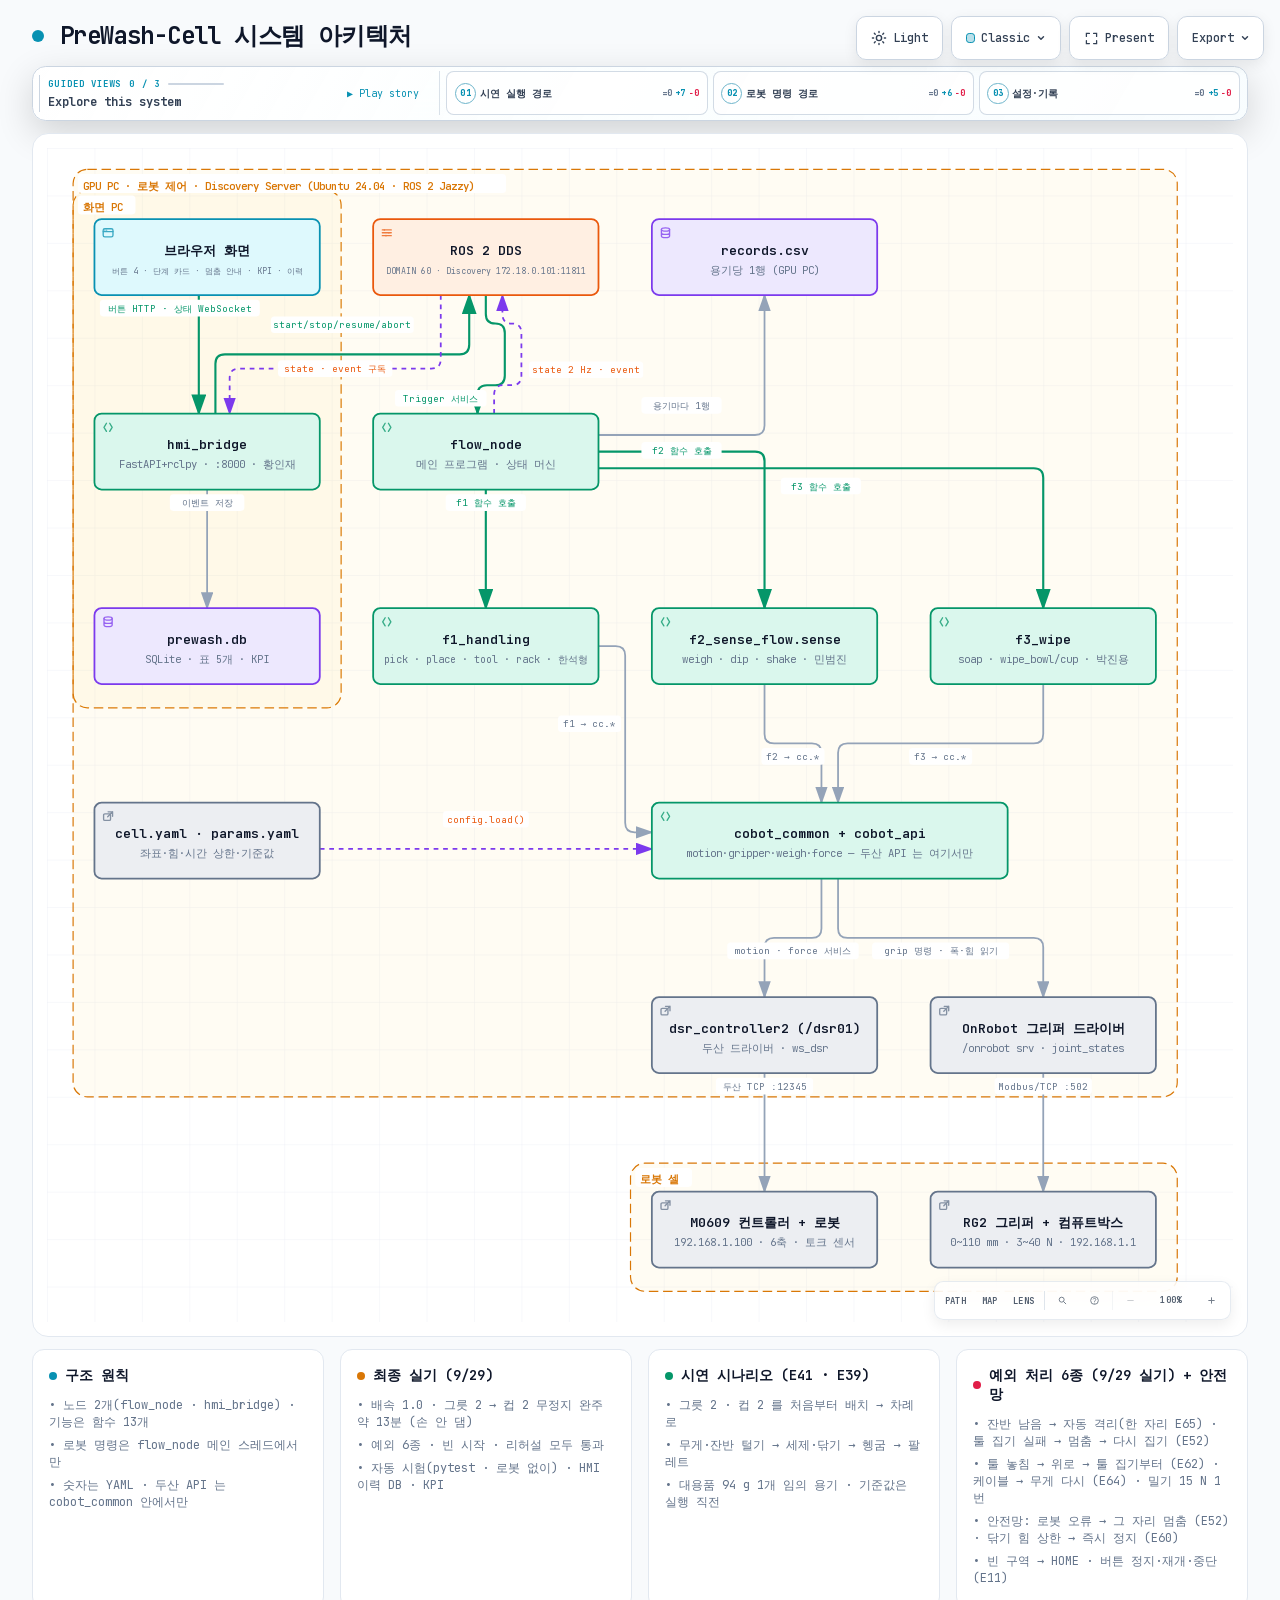
==== commit b7cc39c9: "docs(images): 시스템 아키텍처 — 화면이 상태를 받는 길(DDS → hmi_bridge 'state · event 구독') · 브라우저 선 '버튼 HTTP · 상태 We" ====
--- a/docs/images/system_architecture_pc.html
+++ b/docs/images/system_architecture_pc.html
@@ -5163,7 +5163,7 @@
         <rect data-graph-role="structural-frame" data-composition-frame-kind="region" data-composition-frame-id="2" data-composition-frame-label="로봇 셀" x="492" y="856" width="461" height="108" rx="12" class="c-region" stroke-width="1"/>
 
         <!-- Connection paths (before components for correct z-order) -->
-        <path data-edge-from="browser" data-edge-to="hmi" data-edge-label="HTTP · WebSocket" data-edge-key="0" data-edge-id="browser-hmi" data-composition-points="128,124;128,224" d="M 128 124 L 128 224" class="a-emphasis" stroke-width="1.8" marker-end="url(#arrowhead-emphasis)"/>
+        <path data-edge-from="browser" data-edge-to="hmi" data-edge-label="버튼 HTTP · 상태 WebSocket" data-edge-key="0" data-edge-id="browser-hmi" data-composition-points="128,124;128,224" d="M 128 124 L 128 224" class="a-emphasis" stroke-width="1.8" marker-end="url(#arrowhead-emphasis)"/>
         <path data-edge-from="hmi" data-edge-to="db" data-edge-label="이벤트 저장" data-edge-key="1" data-edge-id="hmi-db" data-composition-points="135,288;135,388" d="M 135 288 L 135 388" class="a-default" stroke-width="1.5" marker-end="url(#arrowhead)"/>
         <path data-edge-from="hmi" data-edge-to="dds" data-edge-label="start/stop/resume/abort" data-edge-key="2" data-edge-id="hmi-dds" data-composition-points="142,224;142,174;356,174;356,124" d="M 142 224 L 142 182 Q 142 174 150 174 L 348 174 Q 356 174 356 166 L 356 124" class="a-emphasis" stroke-width="1.8" marker-end="url(#arrowhead-emphasis)"/>
         <path data-edge-from="dds" data-edge-to="flow" data-edge-label="Trigger 서비스" data-edge-key="3" data-edge-id="dds-flow" data-composition-points="370,124;370,148;386,148;386,200;363,200;363,224" d="M 370 124 L 370 140 Q 370 148 378 148 L 378 148 Q 386 148 386 156 L 386 192 Q 386 200 378 200 L 371 200 Q 363 200 363 208 L 363 224" class="a-emphasis" stroke-width="1.8" marker-end="url(#arrowhead-emphasis)"/>
@@ -5180,6 +5180,7 @@
         <path data-edge-from="common" data-edge-to="gripdrv" data-edge-label="grip 명령 · 폭·힘 읽기" data-edge-key="14" data-edge-id="common-grip" data-composition-points="667,616;667,666;840,666;840,716" d="M 667 616 L 667 658 Q 667 666 675 666 L 832 666 Q 840 666 840 674 L 840 716" class="a-default" stroke-width="1.5" marker-end="url(#arrowhead)"/>
         <path data-edge-from="dsr" data-edge-to="ctrl" data-edge-label="두산 TCP :12345" data-edge-key="15" data-edge-id="dsr-ctrl" data-composition-points="605,780;605,880" d="M 605 780 L 605 880" class="a-default" stroke-width="1.5" marker-end="url(#arrowhead)"/>
         <path data-edge-from="gripdrv" data-edge-to="rg2" data-edge-label="Modbus/TCP :502" data-edge-key="16" data-edge-id="grip-rg2" data-composition-points="840,780;840,880" d="M 840 780 L 840 880" class="a-default" stroke-width="1.5" marker-end="url(#arrowhead)"/>
+        <path data-edge-from="dds" data-edge-to="hmi" data-edge-label="state · event 구독" data-edge-key="17" data-edge-id="dds-hmi" data-composition-points="332,124;332,186;154,186;154,224" d="M 332 124 L 332 178 Q 332 186 324 186 L 162 186 Q 154 186 154 194 L 154 224" class="a-dashed" stroke-width="1.5" marker-end="url(#arrowhead-dashed)"/>
 
         <!-- Components -->
         <g id="node-browser" data-node-id="browser" data-node-label="브라우저 화면" tabindex="0" role="button" aria-label="Focus 브라우저 화면, 버튼 4 · 단계 카드 · 멈춤 안내 · KPI · 이력, 화면 PC" aria-pressed="false" data-node-kind="frontend" data-node-sublabel="버튼 4 · 단계 카드 · 멈춤 안내 · KPI · 이력" data-node-context="화면 PC">
@@ -5361,9 +5362,9 @@
         </g>
 
         <!-- Connection labels -->
-        <g data-detail="context" data-edge-from="browser" data-edge-to="hmi" data-edge-label="HTTP · WebSocket" data-edge-key="0" data-edge-id="browser-hmi">
-          <rect x="84.6" y="128" width="86.8" height="14" rx="3" class="c-mask"/>
-          <text x="128" y="138" class="t-backend" font-size="8" text-anchor="middle">HTTP · WebSocket</text>
+        <g data-detail="context" data-edge-from="browser" data-edge-to="hmi" data-edge-label="버튼 HTTP · 상태 WebSocket" data-edge-key="0" data-edge-id="browser-hmi">
+          <rect x="44.6" y="128" width="134.8" height="14" rx="3" class="c-mask"/>
+          <text x="112" y="138" class="t-backend" font-size="8" text-anchor="middle">버튼 HTTP · 상태 WebSocket</text>
         </g>
         <g data-detail="context" data-edge-from="hmi" data-edge-to="db" data-edge-label="이벤트 저장" data-edge-key="1" data-edge-id="hmi-db">
           <rect x="103.6" y="292" width="62.8" height="14" rx="3" class="c-mask"/>
@@ -5428,6 +5429,10 @@
         <g data-detail="context" data-edge-from="gripdrv" data-edge-to="rg2" data-edge-label="Modbus/TCP :502" data-edge-key="16" data-edge-id="grip-rg2">
           <rect x="799" y="784" width="82" height="14" rx="3" class="c-mask"/>
           <text x="840" y="794" class="t-muted" font-size="8" text-anchor="middle">Modbus/TCP :502</text>
+        </g>
+        <g data-detail="context" data-edge-from="dds" data-edge-to="hmi" data-edge-label="state · event 구독" data-edge-key="17" data-edge-id="dds-hmi">
+          <rect x="194.8" y="179" width="96.4" height="14" rx="3" class="c-mask"/>
+          <text x="243" y="189" class="t-messagebus" font-size="8" text-anchor="middle">state · event 구독</text>
         </g>
 
         <!-- Boundary labels (foreground masks keep routes out of titles) -->
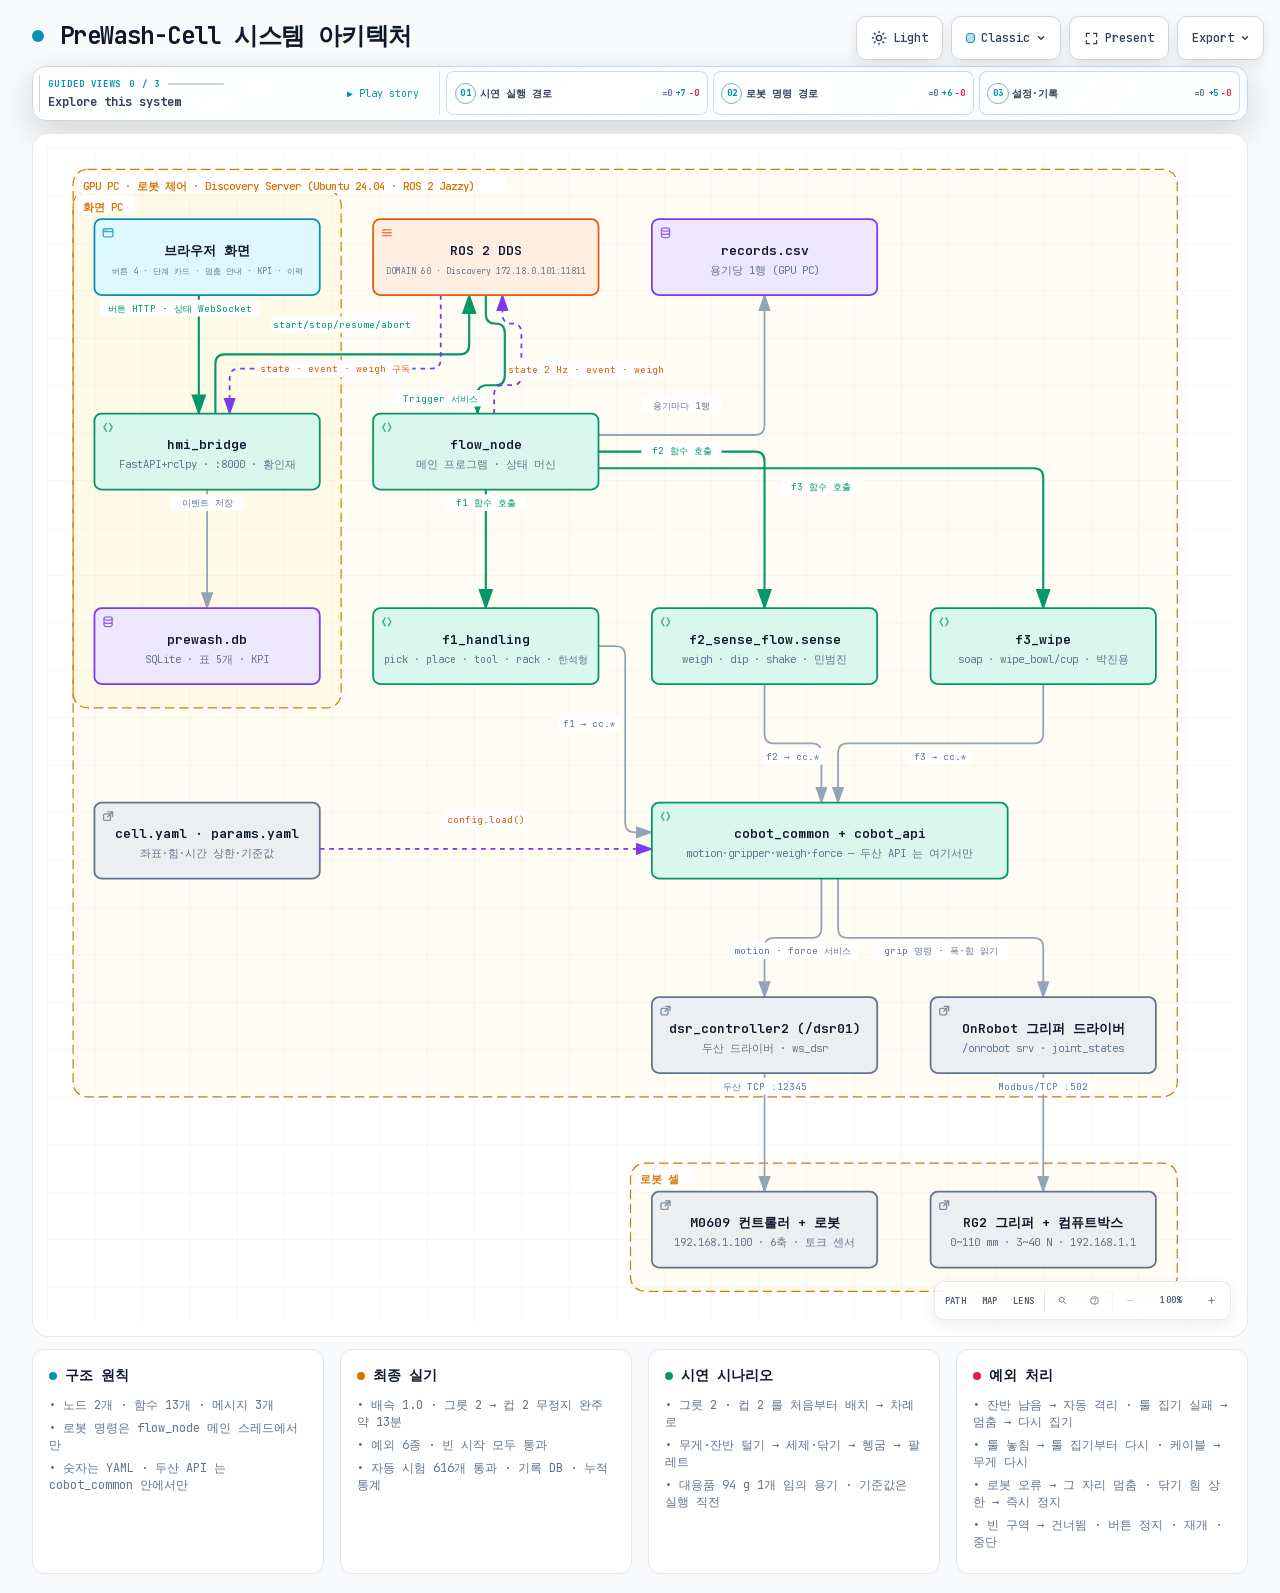
==== commit 447c1dd8: "docs: 9/29 저녁 수정분 반영 — 결정 E69~E71 · 메시지 3개 · 무게 실시간 표시 - 결정 기록: E69 밀기 뒤 대기 · E70 무게 30 × 0.5 s 와 실시" ====
--- a/docs/images/system_architecture_pc.html
+++ b/docs/images/system_architecture_pc.html
@@ -5167,7 +5167,7 @@
         <path data-edge-from="hmi" data-edge-to="db" data-edge-label="이벤트 저장" data-edge-key="1" data-edge-id="hmi-db" data-composition-points="135,288;135,388" d="M 135 288 L 135 388" class="a-default" stroke-width="1.5" marker-end="url(#arrowhead)"/>
         <path data-edge-from="hmi" data-edge-to="dds" data-edge-label="start/stop/resume/abort" data-edge-key="2" data-edge-id="hmi-dds" data-composition-points="142,224;142,174;356,174;356,124" d="M 142 224 L 142 182 Q 142 174 150 174 L 348 174 Q 356 174 356 166 L 356 124" class="a-emphasis" stroke-width="1.8" marker-end="url(#arrowhead-emphasis)"/>
         <path data-edge-from="dds" data-edge-to="flow" data-edge-label="Trigger 서비스" data-edge-key="3" data-edge-id="dds-flow" data-composition-points="370,124;370,148;386,148;386,200;363,200;363,224" d="M 370 124 L 370 140 Q 370 148 378 148 L 378 148 Q 386 148 386 156 L 386 192 Q 386 200 378 200 L 371 200 Q 363 200 363 208 L 363 224" class="a-emphasis" stroke-width="1.8" marker-end="url(#arrowhead-emphasis)"/>
-        <path data-edge-from="flow" data-edge-to="dds" data-edge-label="state 2 Hz · event" data-edge-key="4" data-edge-id="flow-dds" data-composition-points="377,224;377,200;400,200;400,148;384,148;384,124" d="M 377 224 L 377 208 Q 377 200 385 200 L 392 200 Q 400 200 400 192 L 400 156 Q 400 148 392 148 L 392 148 Q 384 148 384 140 L 384 124" class="a-dashed" stroke-width="1.5" marker-end="url(#arrowhead-dashed)"/>
+        <path data-edge-from="flow" data-edge-to="dds" data-edge-label="state 2 Hz · event · weigh" data-edge-key="4" data-edge-id="flow-dds" data-composition-points="377,224;377,200;400,200;400,148;384,148;384,124" d="M 377 224 L 377 208 Q 377 200 385 200 L 392 200 Q 400 200 400 192 L 400 156 Q 400 148 392 148 L 392 148 Q 384 148 384 140 L 384 124" class="a-dashed" stroke-width="1.5" marker-end="url(#arrowhead-dashed)"/>
         <path data-edge-from="flow" data-edge-to="records" data-edge-label="용기마다 1행" data-edge-key="5" data-edge-id="flow-records" data-composition-points="465,242;605,242;605,124" d="M 465 242 L 597 242 Q 605 242 605 234 L 605 124" class="a-default" stroke-width="1.5" marker-end="url(#arrowhead)"/>
         <path data-edge-from="flow" data-edge-to="f1" data-edge-label="f1 함수 호출" data-edge-key="6" data-edge-id="flow-f1" data-composition-points="370,288;370,388" d="M 370 288 L 370 388" class="a-emphasis" stroke-width="1.8" marker-end="url(#arrowhead-emphasis)"/>
         <path data-edge-from="flow" data-edge-to="f2" data-edge-label="f2 함수 호출" data-edge-key="7" data-edge-id="flow-f2" data-composition-points="465,256;605,256;605,388" d="M 465 256 L 597 256 Q 605 256 605 264 L 605 388" class="a-emphasis" stroke-width="1.8" marker-end="url(#arrowhead-emphasis)"/>
@@ -5180,7 +5180,7 @@
         <path data-edge-from="common" data-edge-to="gripdrv" data-edge-label="grip 명령 · 폭·힘 읽기" data-edge-key="14" data-edge-id="common-grip" data-composition-points="667,616;667,666;840,666;840,716" d="M 667 616 L 667 658 Q 667 666 675 666 L 832 666 Q 840 666 840 674 L 840 716" class="a-default" stroke-width="1.5" marker-end="url(#arrowhead)"/>
         <path data-edge-from="dsr" data-edge-to="ctrl" data-edge-label="두산 TCP :12345" data-edge-key="15" data-edge-id="dsr-ctrl" data-composition-points="605,780;605,880" d="M 605 780 L 605 880" class="a-default" stroke-width="1.5" marker-end="url(#arrowhead)"/>
         <path data-edge-from="gripdrv" data-edge-to="rg2" data-edge-label="Modbus/TCP :502" data-edge-key="16" data-edge-id="grip-rg2" data-composition-points="840,780;840,880" d="M 840 780 L 840 880" class="a-default" stroke-width="1.5" marker-end="url(#arrowhead)"/>
-        <path data-edge-from="dds" data-edge-to="hmi" data-edge-label="state · event 구독" data-edge-key="17" data-edge-id="dds-hmi" data-composition-points="332,124;332,186;154,186;154,224" d="M 332 124 L 332 178 Q 332 186 324 186 L 162 186 Q 154 186 154 194 L 154 224" class="a-dashed" stroke-width="1.5" marker-end="url(#arrowhead-dashed)"/>
+        <path data-edge-from="dds" data-edge-to="hmi" data-edge-label="state · event · weigh 구독" data-edge-key="17" data-edge-id="dds-hmi" data-composition-points="332,124;332,186;154,186;154,224" d="M 332 124 L 332 178 Q 332 186 324 186 L 162 186 Q 154 186 154 194 L 154 224" class="a-dashed" stroke-width="1.5" marker-end="url(#arrowhead-dashed)"/>
 
         <!-- Components -->
         <g id="node-browser" data-node-id="browser" data-node-label="브라우저 화면" tabindex="0" role="button" aria-label="Focus 브라우저 화면, 버튼 4 · 단계 카드 · 멈춤 안내 · KPI · 이력, 화면 PC" aria-pressed="false" data-node-kind="frontend" data-node-sublabel="버튼 4 · 단계 카드 · 멈춤 안내 · KPI · 이력" data-node-context="화면 PC">
@@ -5378,9 +5378,9 @@
           <rect x="293.4" y="204" width="77.2" height="14" rx="3" class="c-mask"/>
           <text x="332" y="214" class="t-backend" font-size="8" text-anchor="middle">Trigger 서비스</text>
         </g>
-        <g data-detail="context" data-edge-from="flow" data-edge-to="dds" data-edge-label="state 2 Hz · event" data-edge-key="4" data-edge-id="flow-dds">
-          <rect x="406.3" y="180" width="96.39999999999999" height="14" rx="3" class="c-mask"/>
-          <text x="454.5" y="190" class="t-messagebus" font-size="8" text-anchor="middle">state 2 Hz · event</text>
+        <g data-detail="context" data-edge-from="flow" data-edge-to="dds" data-edge-label="state 2 Hz · event · weigh" data-edge-key="4" data-edge-id="flow-dds">
+          <rect x="388.3" y="180" width="132.4" height="14" rx="3" class="c-mask"/>
+          <text x="454.5" y="190" class="t-messagebus" font-size="8" text-anchor="middle">state 2 Hz · event · weigh</text>
         </g>
         <g data-detail="context" data-edge-from="flow" data-edge-to="records" data-edge-label="용기마다 1행" data-edge-key="5" data-edge-id="flow-records">
           <rect x="501.2" y="210" width="67.6" height="14" rx="3" class="c-mask"/>
@@ -5430,9 +5430,9 @@
           <rect x="799" y="784" width="82" height="14" rx="3" class="c-mask"/>
           <text x="840" y="794" class="t-muted" font-size="8" text-anchor="middle">Modbus/TCP :502</text>
         </g>
-        <g data-detail="context" data-edge-from="dds" data-edge-to="hmi" data-edge-label="state · event 구독" data-edge-key="17" data-edge-id="dds-hmi">
-          <rect x="194.8" y="179" width="96.4" height="14" rx="3" class="c-mask"/>
-          <text x="243" y="189" class="t-messagebus" font-size="8" text-anchor="middle">state · event 구독</text>
+        <g data-detail="context" data-edge-from="dds" data-edge-to="hmi" data-edge-label="state · event · weigh 구독" data-edge-key="17" data-edge-id="dds-hmi">
+          <rect x="178" y="179" width="130" height="14" rx="3" class="c-mask"/>
+          <text x="243" y="189" class="t-messagebus" font-size="8" text-anchor="middle">state · event · weigh 구독</text>
         </g>
 
         <!-- Boundary labels (foreground masks keep routes out of titles) -->
@@ -5645,7 +5645,7 @@
           <h3>구조 원칙</h3>
         </div>
         <ul>
-          <li>&bull; 노드 2개(flow_node · hmi_bridge) · 기능은 함수 13개</li>
+          <li>&bull; 노드 2개 · 함수 13개 · 메시지 3개</li>
           <li>&bull; 로봇 명령은 flow_node 메인 스레드에서만</li>
           <li>&bull; 숫자는 YAML · 두산 API 는 cobot_common 안에서만</li>
         </ul>
@@ -5654,19 +5654,19 @@
       <div class="card">
         <div class="card-header">
           <div class="card-dot amber"></div>
-          <h3>최종 실기 (9/29)</h3>
+          <h3>최종 실기</h3>
         </div>
         <ul>
-          <li>&bull; 배속 1.0 · 그릇 2 → 컵 2 무정지 완주 약 13분 (손 안 댐)</li>
-          <li>&bull; 예외 6종 · 빈 시작 · 리허설 모두 통과</li>
-          <li>&bull; 자동 시험(pytest · 로봇 없이) · HMI 이력 DB · KPI</li>
+          <li>&bull; 배속 1.0 · 그릇 2 → 컵 2 무정지 완주 약 13분</li>
+          <li>&bull; 예외 6종 · 빈 시작 모두 통과</li>
+          <li>&bull; 자동 시험 616개 통과 · 기록 DB · 누적 통계</li>
         </ul>
       </div>
 
       <div class="card">
         <div class="card-header">
           <div class="card-dot emerald"></div>
-          <h3>시연 시나리오 (E41 · E39)</h3>
+          <h3>시연 시나리오</h3>
         </div>
         <ul>
           <li>&bull; 그릇 2 · 컵 2 를 처음부터 배치 → 차례로</li>
@@ -5678,13 +5678,13 @@
       <div class="card">
         <div class="card-header">
           <div class="card-dot rose"></div>
-          <h3>예외 처리 6종 (9/29 실기) + 안전망</h3>
+          <h3>예외 처리</h3>
         </div>
         <ul>
-          <li>&bull; 잔반 남음 → 자동 격리(한 자리 E65) · 툴 집기 실패 → 멈춤 → 다시 집기 (E52)</li>
-          <li>&bull; 툴 놓침 → 위로 → 툴 집기부터 (E62) · 케이블 → 무게 다시 (E64) · 밀기 15 N 1번</li>
-          <li>&bull; 안전망: 로봇 오류 → 그 자리 멈춤 (E52) · 닦기 힘 상한 → 즉시 정지 (E60)</li>
-          <li>&bull; 빈 구역 → HOME · 버튼 정지·재개·중단 (E11)</li>
+          <li>&bull; 잔반 남음 → 자동 격리 · 툴 집기 실패 → 멈춤 → 다시 집기</li>
+          <li>&bull; 툴 놓침 → 툴 집기부터 다시 · 케이블 → 무게 다시</li>
+          <li>&bull; 로봇 오류 → 그 자리 멈춤 · 닦기 힘 상한 → 즉시 정지</li>
+          <li>&bull; 빈 구역 → 건너뜀 · 버튼 정지 · 재개 · 중단</li>
         </ul>
       </div>
     </div>
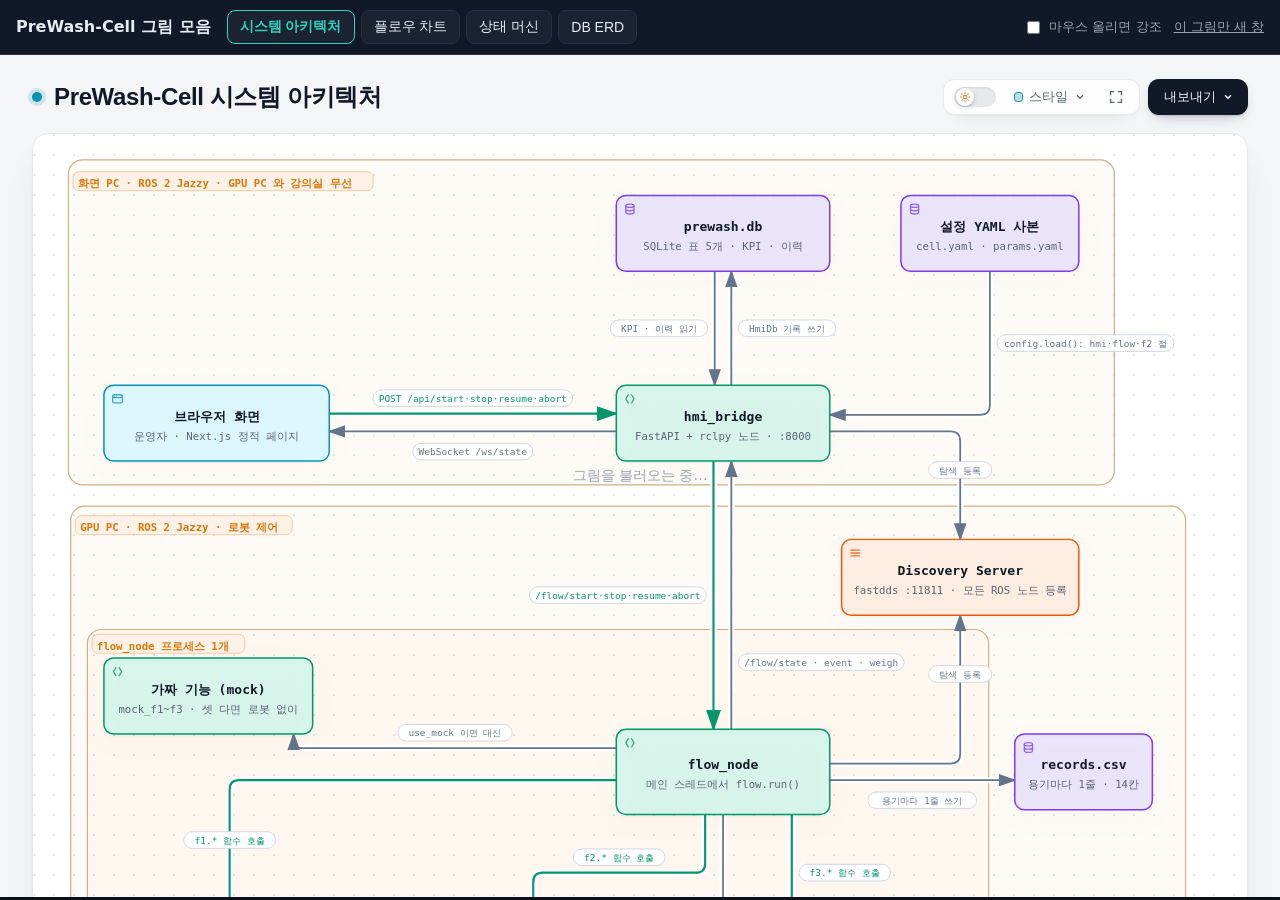
==== commit 3c0e1c31: "docs: 시스템 아키텍처를 draw.io · 아키파이 두 형식으로 — 협동-2 와 같은 README 구성 · README 사실 점검 반영 그림 (main 0e35e3a 코드 기준" ====
--- a/docs/images/system_architecture_pc.html
+++ b/docs/images/system_architecture_pc.html
@@ -1,15121 +1,14 @@
-<!DOCTYPE html>
-<html lang="en" data-theme="dark" data-preset="classic">
+<!doctype html>
+<html lang="ko">
 <head>
-  <meta charset="UTF-8">
-  <meta name="viewport" content="width=device-width, initial-scale=1.0">
-  <meta name="generator" content="archify 2.17.0-dev.1">
-  <title>PreWash-Cell 시스템 아키텍처 Diagram</title>
-  <script>
-    // Resolve the theme before first paint so light-preference users don't
-    // see a dark flash. The toolbar script below re-applies with UI state.
-    (function () {
-      try {
-        var theme = null;
-        try {
-          var param = new URLSearchParams(window.location.search).get('theme');
-          if (param === 'light' || param === 'dark') theme = param;
-          if (new URLSearchParams(window.location.search).get('embed') === '1') {
-            document.documentElement.setAttribute('data-embed', 'true');
-          }
-          if (new URLSearchParams(window.location.search).get('present') === '1') {
-            document.documentElement.setAttribute('data-present', 'true');
-          }
-        } catch (_) {}
-        if (!theme) {
-          try { theme = localStorage.getItem('archify-theme'); } catch (_) {}
-        }
-        if (theme !== 'light' && theme !== 'dark') {
-          theme = window.matchMedia('(prefers-color-scheme: light)').matches ? 'light' : 'dark';
-        }
-        document.documentElement.setAttribute('data-theme', theme);
-      } catch (_) {}
-    })();
-  </script>
-  <style id="archify-fonts">
-/*
-JetBrains Mono variable WOFF2 subsets from Google Fonts service revision v24.
-These fixed bytes are shared by the viewer and its SVG/raster exports.
-No local() source: an installed copy must not override the bundled font.
-Uncovered characters (including CJK) still use the system fallback stack.
-Upstream: https://github.com/JetBrains/JetBrainsMono
-
-cyrillic-ext    1664 bytes  sha256 9343de2ca5d9549f792e7962375af8efb0f320c7643bfd36c884b5a30e5c396f
-cyrillic        8892 bytes  sha256 4995a9a43ac659ec32fcd8b463755cd6a07b31a6e6b3894a6a153b661cf490e2
-greek           6800 bytes  sha256 49c3da6c9a2b279b0f1f860f5cfb1f5dc38d88a5c7be9c9b1837bbc4e3db6111
-vietnamese      5872 bytes  sha256 d44eb1936043a56038eb02dd70b243f379bef65783f94ec12f277550720411f1
-latin-ext      11596 bytes  sha256 9c38cb2d0d2d93c1ee6e21fa78db76f13ea7e15e15cc64214c7ca89b6aaa35c4
-latin          31340 bytes  sha256 2c32b9b3ee358c119e210f6f5195f9bd34894d78a785ff2e95d60e718e400af4
-
-Copyright 2020 The JetBrains Mono Project Authors (https://github.com/JetBrains/JetBrainsMono)
-
-This Font Software is licensed under the SIL Open Font License, Version 1.1.
-This license is copied below, and is also available with a FAQ at:
-https://openfontlicense.org
-
-
------------------------------------------------------------
-SIL OPEN FONT LICENSE Version 1.1 - 26 February 2007
------------------------------------------------------------
-
-PREAMBLE
-The goals of the Open Font License (OFL) are to stimulate worldwide
-development of collaborative font projects, to support the font creation
-efforts of academic and linguistic communities, and to provide a free and
-open framework in which fonts may be shared and improved in partnership
-with others.
-
-The OFL allows the licensed fonts to be used, studied, modified and
-redistributed freely as long as they are not sold by themselves. The
-fonts, including any derivative works, can be bundled, embedded,
-redistributed and/or sold with any software provided that any reserved
-names are not used by derivative works. The fonts and derivatives,
-however, cannot be released under any other type of license. The
-requirement for fonts to remain under this license does not apply
-to any document created using the fonts or their derivatives.
-
-DEFINITIONS
-"Font Software" refers to the set of files released by the Copyright
-Holder(s) under this license and clearly marked as such. This may
-include source files, build scripts and documentation.
-
-"Reserved Font Name" refers to any names specified as such after the
-copyright statement(s).
-
-"Original Version" refers to the collection of Font Software components as
-distributed by the Copyright Holder(s).
-
-"Modified Version" refers to any derivative made by adding to, deleting,
-or substituting -- in part or in whole -- any of the components of the
-Original Version, by changing formats or by porting the Font Software to a
-new environment.
-
-"Author" refers to any designer, engineer, programmer, technical
-writer or other person who contributed to the Font Software.
-
-PERMISSION & CONDITIONS
-Permission is hereby granted, free of charge, to any person obtaining
-a copy of the Font Software, to use, study, copy, merge, embed, modify,
-redistribute, and sell modified and unmodified copies of the Font
-Software, subject to the following conditions:
-
-1) Neither the Font Software nor any of its individual components,
-in Original or Modified Versions, may be sold by itself.
-
-2) Original or Modified Versions of the Font Software may be bundled,
-redistributed and/or sold with any software, provided that each copy
-contains the above copyright notice and this license. These can be
-included either as stand-alone text files, human-readable headers or
-in the appropriate machine-readable metadata fields within text or
-binary files as long as those fields can be easily viewed by the user.
-
-3) No Modified Version of the Font Software may use the Reserved Font
-Name(s) unless explicit written permission is granted by the corresponding
-Copyright Holder. This restriction only applies to the primary font name as
-presented to the users.
-
-4) The name(s) of the Copyright Holder(s) or the Author(s) of the Font
-Software shall not be used to promote, endorse or advertise any
-Modified Version, except to acknowledge the contribution(s) of the
-Copyright Holder(s) and the Author(s) or with their explicit written
-permission.
-
-5) The Font Software, modified or unmodified, in part or in whole,
-must be distributed entirely under this license, and must not be
-distributed under any other license. The requirement for fonts to
-remain under this license does not apply to any document created
-using the Font Software.
-
-TERMINATION
-This license becomes null and void if any of the above conditions are
-not met.
-
-DISCLAIMER
-THE FONT SOFTWARE IS PROVIDED "AS IS", WITHOUT WARRANTY OF ANY KIND,
-EXPRESS OR IMPLIED, INCLUDING BUT NOT LIMITED TO ANY WARRANTIES OF
-MERCHANTABILITY, FITNESS FOR A PARTICULAR PURPOSE AND NONINFRINGEMENT
-OF COPYRIGHT, PATENT, TRADEMARK, OR OTHER RIGHT. IN NO EVENT SHALL THE
-COPYRIGHT HOLDER BE LIABLE FOR ANY CLAIM, DAMAGES OR OTHER LIABILITY,
-INCLUDING ANY GENERAL, SPECIAL, INDIRECT, INCIDENTAL, OR CONSEQUENTIAL
-DAMAGES, WHETHER IN AN ACTION OF CONTRACT, TORT OR OTHERWISE, ARISING
-FROM, OUT OF THE USE OR INABILITY TO USE THE FONT SOFTWARE OR FROM
-OTHER DEALINGS IN THE FONT SOFTWARE.
-*/
-    /* cyrillic-ext */
-    @font-face { font-family: 'JetBrains Mono'; font-style: normal; font-weight: 400 800; font-display: swap;
-      src: url([data-uri]) format('woff2');
-      unicode-range: U+0460-052F, U+1C80-1C8A, U+20B4, U+2DE0-2DFF, U+A640-A69F, U+FE2E-FE2F; }
-    /* cyrillic */
-    @font-face { font-family: 'JetBrains Mono'; font-style: normal; font-weight: 400 800; font-display: swap;
-      src: url([data-uri]) format('woff2');
-      unicode-range: U+0301, U+0400-045F, U+0490-0491, U+04B0-04B1, U+2116; }
-    /* greek */
-    @font-face { font-family: 'JetBrains Mono'; font-style: normal; font-weight: 400 800; font-display: swap;
-      src: url([data-uri]) format('woff2');
-      unicode-range: U+0370-0377, U+037A-037F, U+0384-038A, U+038C, U+038E-03A1, U+03A3-03FF; }
-    /* vietnamese */
-    @font-face { font-family: 'JetBrains Mono'; font-style: normal; font-weight: 400 800; font-display: swap;
-      src: url([data-uri]) format('woff2');
-      unicode-range: U+0102-0103, U+0110-0111, U+0128-0129, U+0168-0169, U+01A0-01A1, U+01AF-01B0, U+0300-0301, U+0303-0304, U+0308-0309, U+0323, U+0329, U+1EA0-1EF9, U+20AB; }
-    /* latin-ext */
-    @font-face { font-family: 'JetBrains Mono'; font-style: normal; font-weight: 400 800; font-display: swap;
-      src: url([data-uri]) format('woff2');
-      unicode-range: U+0100-02BA, U+02BD-02C5, U+02C7-02CC, U+02CE-02D7, U+02DD-02FF, U+0304, U+0308, U+0329, U+1D00-1DBF, U+1E00-1E9F, U+1EF2-1EFF, U+2020, U+20A0-20AB, U+20AD-20C0, U+2113, U+2C60-2C7F, U+A720-A7FF; }
-    /* latin */
-    @font-face { font-family: 'JetBrains Mono'; font-style: normal; font-weight: 400 800; font-display: swap;
-      src: url([data-uri]) format('woff2');
-      unicode-range: U+0000-00FF, U+0131, U+0152-0153, U+02BB-02BC, U+02C6, U+02DA, U+02DC, U+0304, U+0308, U+0329, U+2000-206F, U+20AC, U+2122, U+2191, U+2193, U+2212, U+2215, U+FEFF, U+FFFD; }
-  </style>
-  <style>
-    /* ==========================================================
-       THEME VARIABLES — switch by toggling [data-theme] on <html>
-       ========================================================== */
-    :root,
-    [data-theme="dark"] {
-      --bg: #020617;
-      --grid: #1e293b;
-      --text: #ffffff;
-      --text-muted: #94a3b8;
-      --text-dim: #475569;
-      /* UI chrome and menu hints need more contrast than SVG .t-dim accents */
-      --text-faint: #7d8da1;
-
-      --panel: rgba(15, 23, 42, 0.5);
-      --panel-border: #1e293b;
-      --lane-fill: rgba(15, 23, 42, 0.22);
-      --lane-stroke: #334155;
-
-      --arrow: #64748b;
-      --arrow-emphasis: #34d399;
-
-      /* Opaque mask color used behind semi-transparent component fills
-         so the arrows drawn underneath are properly hidden. */
-      --mask: #0f172a;
-
-      --frontend-fill:    rgba(8, 51, 68, 0.4);
-      --frontend-stroke:  #22d3ee;
-      --backend-fill:     rgba(6, 78, 59, 0.4);
-      --backend-stroke:   #34d399;
-      --database-fill:    rgba(76, 29, 149, 0.4);
-      --database-stroke:  #a78bfa;
-      --cloud-fill:       rgba(120, 53, 15, 0.3);
-      --cloud-stroke:     #fbbf24;
-      --security-fill:    rgba(136, 19, 55, 0.4);
-      --security-stroke:  #fb7185;
-      --messagebus-fill:  rgba(251, 146, 60, 0.3);
-      --messagebus-stroke:#fb923c;
-      --external-fill:    rgba(30, 41, 59, 0.5);
-      --external-stroke:  #94a3b8;
-
-      --toolbar-bg:       rgba(15, 23, 42, 0.8);
-      --toolbar-border:   #334155;
-      --toolbar-text:     #e2e8f0;
-      --toolbar-hover:    rgba(15, 23, 42, 0.95);
-      --toolbar-menu-bg:  #0f172a;
-    }
-
-    [data-theme="light"] {
-      --bg: #f8fafc;
-      --grid: #e2e8f0;
-      --text: #0f172a;
-      --text-muted: #64748b;
-      --text-dim: #94a3b8;
-      --text-faint: #64748b;
-
-      --panel: #ffffff;
-      --panel-border: #e2e8f0;
-      --lane-fill: rgba(248, 250, 252, 0.65);
-      --lane-stroke: #cbd5e1;
-
-      --arrow: #94a3b8;
-      --arrow-emphasis: #059669;
-
-      --mask: #ffffff;
-
-      --frontend-fill:    rgba(34, 211, 238, 0.15);
-      --frontend-stroke:  #0891b2;
-      --backend-fill:     rgba(52, 211, 153, 0.18);
-      --backend-stroke:   #059669;
-      --database-fill:    rgba(167, 139, 250, 0.2);
-      --database-stroke:  #7c3aed;
-      --cloud-fill:       rgba(251, 191, 36, 0.18);
-      --cloud-stroke:     #d97706;
-      --security-fill:    rgba(251, 113, 133, 0.15);
-      --security-stroke:  #e11d48;
-      --messagebus-fill:  rgba(251, 146, 60, 0.15);
-      --messagebus-stroke:#ea580c;
-      --external-fill:    rgba(148, 163, 184, 0.18);
-      --external-stroke:  #64748b;
-
-      --toolbar-bg:       rgba(255, 255, 255, 0.92);
-      --toolbar-border:   #cbd5e1;
-      --toolbar-text:     #334155;
-      --toolbar-hover:    #ffffff;
-      --toolbar-menu-bg:  #ffffff;
-    }
-
-    /* ==========================================================
-       SIGNAL FLOW — an opt-in, motion-forward visual preset.
-       The variables also target a standalone exported SVG, whose
-       root carries data-preset and data-theme directly.
-       ========================================================== */
-    [data-preset="signal-flow"][data-theme="dark"] {
-      --bg: #030711;
-      --grid: #15233a;
-      --panel: rgba(6, 14, 28, 0.78);
-      --panel-border: #1d3350;
-      --lane-fill: rgba(9, 22, 40, 0.5);
-      --lane-stroke: #2c4564;
-      --text: #f5fbff;
-      --text-muted: #9eb0c7;
-      --text-dim: #52667f;
-      --text-faint: #7890ad;
-      --mask: #07101e;
-      --frontend-fill: rgba(6, 182, 212, 0.14);
-      --frontend-stroke: #67e8f9;
-      --backend-fill: rgba(16, 185, 129, 0.14);
-      --backend-stroke: #5eead4;
-      --database-fill: rgba(139, 92, 246, 0.16);
-      --database-stroke: #c4b5fd;
-      --cloud-fill: rgba(245, 158, 11, 0.13);
-      --cloud-stroke: #fcd34d;
-      --security-fill: rgba(244, 63, 94, 0.13);
-      --security-stroke: #fda4af;
-      --messagebus-fill: rgba(249, 115, 22, 0.13);
-      --messagebus-stroke: #fdba74;
-      --external-fill: rgba(71, 85, 105, 0.24);
-      --external-stroke: #a5b4c7;
-      --arrow: #7890ad;
-      --arrow-emphasis: #2dd4bf;
-      --toolbar-bg: rgba(7, 16, 30, 0.86);
-      --toolbar-border: #29415f;
-      --toolbar-menu-bg: #07101e;
-    }
-
-    [data-preset="signal-flow"][data-theme="light"] {
-      --bg: #f4f9fc;
-      --grid: #d4e5ee;
-      --panel: rgba(255, 255, 255, 0.82);
-      --panel-border: #bfd5e2;
-      --lane-fill: rgba(232, 243, 248, 0.62);
-      --lane-stroke: #a9c5d5;
-      --text: #102638;
-      --text-muted: #587287;
-      --text-dim: #8aa2b4;
-      --text-faint: #668397;
-      --mask: #ffffff;
-      --frontend-fill: rgba(6, 182, 212, 0.09);
-      --frontend-stroke: #0789a1;
-      --backend-fill: rgba(5, 150, 105, 0.09);
-      --backend-stroke: #087f69;
-      --database-fill: rgba(124, 58, 237, 0.09);
-      --database-stroke: #7254c7;
-      --cloud-fill: rgba(217, 119, 6, 0.08);
-      --cloud-stroke: #b9670b;
-      --security-fill: rgba(225, 29, 72, 0.08);
-      --security-stroke: #c53a59;
-      --messagebus-fill: rgba(234, 88, 12, 0.08);
-      --messagebus-stroke: #c65f27;
-      --external-fill: rgba(100, 116, 139, 0.1);
-      --external-stroke: #607a8c;
-      --arrow: #7b97aa;
-      --arrow-emphasis: #0d9488;
-    }
-
-    /* ==========================================================
-       BLUEPRINT — a review-first drafting preset for deployment,
-       infrastructure, and technical design documentation. It keeps
-       the same semantic palette and geometry while trading glow for
-       precise grid contrast, squared materials, and drafting marks.
-       ========================================================== */
-    [data-preset="blueprint"][data-theme="dark"] {
-      --bg: #06131f;
-      --grid: #17425a;
-      --panel: rgba(7, 27, 43, 0.9);
-      --panel-border: #27627f;
-      --lane-fill: rgba(10, 43, 66, 0.36);
-      --lane-stroke: #34799a;
-      --text: #e3f6ff;
-      --text-muted: #91b8ca;
-      --text-dim: #557e92;
-      --text-faint: #739caf;
-      --mask: #0a2031;
-      --frontend-fill: rgba(26, 157, 193, 0.14);
-      --frontend-stroke: #66d9ef;
-      --backend-fill: rgba(31, 155, 124, 0.13);
-      --backend-stroke: #69dfbd;
-      --database-fill: rgba(120, 105, 196, 0.14);
-      --database-stroke: #b4a8ff;
-      --cloud-fill: rgba(197, 145, 43, 0.13);
-      --cloud-stroke: #ffd166;
-      --security-fill: rgba(199, 76, 104, 0.13);
-      --security-stroke: #ff8da1;
-      --messagebus-fill: rgba(207, 112, 49, 0.13);
-      --messagebus-stroke: #ffad66;
-      --external-fill: rgba(84, 119, 139, 0.18);
-      --external-stroke: #a7cad9;
-      --arrow: #78a3b7;
-      --arrow-emphasis: #64dfc1;
-      --toolbar-bg: rgba(7, 28, 45, 0.92);
-      --toolbar-border: #34799a;
-      --toolbar-text: #d8f3ff;
-      --toolbar-hover: rgba(18, 58, 83, 0.95);
-      --toolbar-menu-bg: #0a2031;
-    }
-
-    [data-preset="blueprint"][data-theme="light"] {
-      --bg: #edf7fa;
-      --grid: #b5d5e1;
-      --panel: rgba(249, 253, 255, 0.94);
-      --panel-border: #78aabd;
-      --lane-fill: rgba(210, 232, 240, 0.42);
-      --lane-stroke: #83b2c4;
-      --text: #123344;
-      --text-muted: #4e7486;
-      --text-dim: #86a6b4;
-      --text-faint: #668c9d;
-      --mask: #f9fdff;
-      --frontend-fill: rgba(8, 145, 178, 0.08);
-      --frontend-stroke: #087f9c;
-      --backend-fill: rgba(5, 128, 101, 0.08);
-      --backend-stroke: #08755f;
-      --database-fill: rgba(100, 75, 180, 0.08);
-      --database-stroke: #6757a8;
-      --cloud-fill: rgba(181, 120, 15, 0.08);
-      --cloud-stroke: #a86609;
-      --security-fill: rgba(190, 48, 80, 0.07);
-      --security-stroke: #b32f50;
-      --messagebus-fill: rgba(196, 81, 22, 0.07);
-      --messagebus-stroke: #b65120;
-      --external-fill: rgba(79, 112, 128, 0.08);
-      --external-stroke: #506f7e;
-      --arrow: #6d93a5;
-      --arrow-emphasis: #087f69;
-      --toolbar-bg: rgba(247, 252, 254, 0.94);
-      --toolbar-border: #8ab5c5;
-      --toolbar-text: #294f61;
-      --toolbar-hover: #ffffff;
-      --toolbar-menu-bg: #f9fdff;
-    }
-
-    /* ==========================================================
-       EDITORIAL — a warm, publication-minded preset for design
-       reviews, launch notes, and documentation. The diagram keeps
-       the same semantic palette and exact geometry, but trades
-       software chrome for paper, ink, ruled structure, and one
-       restrained vermilion accent.
-       ========================================================== */
-    [data-preset="editorial"][data-theme="dark"] {
-      --bg: #181611;
-      --grid: #39342a;
-      --panel: rgba(35, 31, 24, 0.96);
-      --panel-border: #625a4a;
-      --lane-fill: rgba(52, 46, 35, 0.46);
-      --lane-stroke: #726957;
-      --text: #f4eddf;
-      --text-muted: #b9ae9b;
-      --text-dim: #776e60;
-      --text-faint: #9d917e;
-      --mask: #231f18;
-      --frontend-fill: rgba(43, 133, 142, 0.16);
-      --frontend-stroke: #7fc6c7;
-      --backend-fill: rgba(63, 132, 92, 0.16);
-      --backend-stroke: #8fc29e;
-      --database-fill: rgba(117, 91, 141, 0.17);
-      --database-stroke: #c0a4d0;
-      --cloud-fill: rgba(170, 119, 49, 0.16);
-      --cloud-stroke: #d8ad68;
-      --security-fill: rgba(157, 69, 65, 0.17);
-      --security-stroke: #df9085;
-      --messagebus-fill: rgba(174, 79, 42, 0.16);
-      --messagebus-stroke: #df946f;
-      --external-fill: rgba(126, 115, 96, 0.18);
-      --external-stroke: #b8ad99;
-      --arrow: #948978;
-      --arrow-emphasis: #dd6b3d;
-      --toolbar-bg: rgba(35, 31, 24, 0.92);
-      --toolbar-border: #625a4a;
-      --toolbar-text: #eee5d5;
-      --toolbar-hover: #302a20;
-      --toolbar-menu-bg: #231f18;
-    }
-
-    [data-preset="editorial"][data-theme="light"] {
-      --bg: #f2eee5;
-      --grid: #d8d0c2;
-      --panel: rgba(251, 248, 241, 0.97);
-      --panel-border: #c4b9a6;
-      --lane-fill: rgba(229, 221, 207, 0.42);
-      --lane-stroke: #b8aa94;
-      --text: #242018;
-      --text-muted: #6f6658;
-      --text-dim: #a09788;
-      --text-faint: #817767;
-      --mask: #fbf8f1;
-      --frontend-fill: rgba(31, 117, 126, 0.09);
-      --frontend-stroke: #287e84;
-      --backend-fill: rgba(42, 119, 75, 0.09);
-      --backend-stroke: #397b53;
-      --database-fill: rgba(105, 75, 130, 0.09);
-      --database-stroke: #765d86;
-      --cloud-fill: rgba(157, 103, 31, 0.1);
-      --cloud-stroke: #9a671f;
-      --security-fill: rgba(153, 58, 52, 0.09);
-      --security-stroke: #9e463f;
-      --messagebus-fill: rgba(182, 70, 27, 0.09);
-      --messagebus-stroke: #ad4b25;
-      --external-fill: rgba(101, 91, 75, 0.09);
-      --external-stroke: #746b5e;
-      --arrow: #8a806f;
-      --arrow-emphasis: #bb4c23;
-      --toolbar-bg: rgba(251, 248, 241, 0.94);
-      --toolbar-border: #c4b9a6;
-      --toolbar-text: #40392f;
-      --toolbar-hover: #fffdf8;
-      --toolbar-menu-bg: #fbf8f1;
-    }
-
-    * { margin: 0; padding: 0; box-sizing: border-box; }
-
-    body {
-      font-family: 'JetBrains Mono', ui-monospace, SFMono-Regular, Menlo, Consolas, 'DejaVu Sans Mono', 'Liberation Mono', 'Noto Sans Mono CJK SC', 'PingFang SC', 'Hiragino Sans GB', 'Microsoft YaHei', monospace;
-      background: var(--bg);
-      min-height: 100vh;
-      padding: 2rem;
-      color: var(--text);
-      transition: background 0.2s ease, color 0.2s ease;
-    }
-
-    html[data-preset="signal-flow"] body {
-      background-image:
-        radial-gradient(circle at 18% -8%, rgba(34, 211, 238, 0.14), transparent 34rem),
-        radial-gradient(circle at 92% 18%, rgba(139, 92, 246, 0.12), transparent 30rem);
-      background-attachment: fixed;
-    }
-    html[data-preset="signal-flow"][data-theme="light"] body {
-      background-image:
-        radial-gradient(circle at 18% -8%, rgba(6, 182, 212, 0.12), transparent 34rem),
-        radial-gradient(circle at 92% 18%, rgba(139, 92, 246, 0.08), transparent 30rem);
-    }
-    html[data-preset="blueprint"] body {
-      background-image:
-        linear-gradient(var(--grid) 1px, transparent 1px),
-        linear-gradient(90deg, var(--grid) 1px, transparent 1px);
-      background-size: 32px 32px;
-      background-position: -1px -1px;
-      background-attachment: fixed;
-    }
-    html[data-preset="editorial"] body {
-      background-image:
-        linear-gradient(90deg, transparent 0, transparent 5.4rem, color-mix(in srgb, var(--security-stroke) 18%, transparent) 5.4rem, color-mix(in srgb, var(--security-stroke) 18%, transparent) calc(5.4rem + 1px), transparent calc(5.4rem + 1px)),
-        repeating-linear-gradient(0deg, transparent 0, transparent 31px, color-mix(in srgb, var(--grid) 36%, transparent) 31px, color-mix(in srgb, var(--grid) 36%, transparent) 32px);
-      background-attachment: fixed;
-    }
-
-    /* Gallery/embed mode keeps the generated artifact as the source of truth
-       while presenting only its diagram surface inside a proof card. */
-    html[data-embed="true"] body {
-      min-height: 0;
-      padding: 0;
-      overflow: hidden;
-      background: var(--bg);
-      background-image: none;
-    }
-    html[data-embed="true"] .toolbar,
-    html[data-embed="true"] .header,
-    html[data-embed="true"] .cards,
-    html[data-embed="true"] .diagram-nav,
-    html[data-embed="true"] .overview-map,
-    html[data-embed="true"] .focus-chip,
-    html[data-embed="true"] .route-probe,
-    html[data-embed="true"] .semantic-lens,
-    html[data-embed="true"] .diagram-guide,
-    html[data-embed="true"] .node-finder,
-    html[data-embed="true"] .guided-views { display: none !important; }
-    html[data-embed="true"] .container { max-width: none; }
-    html[data-embed="true"] .diagram-container {
-      padding: 0.5rem;
-      border: 0;
-      border-radius: 0;
-      box-shadow: none;
-    }
-    html[data-embed="true"] .diagram-container svg { min-width: 0; }
-
-    /* Share Chapter Cue lives in the HTML viewer layer, not inside the SVG.
-       It gives one-shot embeds a title, authored note, truthful stop order,
-       and lifecycle state while canonical diagram geometry stays untouched. */
-    .share-chapter-cue { display: none; }
-    html[data-embed="true"][data-share-playback="true"] .share-chapter-cue:not([hidden]),
-    html[data-embed="true"][data-share-moment="true"] .share-chapter-cue:not([hidden]) {
-      position: absolute;
-      z-index: 18;
-      top: 0.85rem;
-      left: 50%;
-      display: grid;
-      grid-template-columns: auto minmax(9rem, 13.5rem) minmax(0, 1fr);
-      align-items: center;
-      gap: 0.45rem 0.85rem;
-      width: min(52rem, calc(100% - 1.5rem));
-      min-height: 3.35rem;
-      padding: 0.55rem 0.75rem 0.65rem;
-      overflow: hidden;
-      border: 1px solid color-mix(in srgb, var(--frontend-stroke) 42%, var(--toolbar-border));
-      border-radius: 0.75rem;
-      background:
-        linear-gradient(115deg, color-mix(in srgb, var(--frontend-fill) 52%, transparent), transparent 45%),
-        color-mix(in srgb, var(--toolbar-menu-bg) 92%, transparent);
-      color: var(--toolbar-text);
-      box-shadow: 0 14px 42px rgba(0, 0, 0, 0.3), inset 0 1px 0 rgba(255, 255, 255, 0.045);
-      backdrop-filter: blur(16px);
-      pointer-events: none;
-      animation: archify-share-cue-enter 280ms cubic-bezier(0.22, 1, 0.36, 1) both;
-    }
-    html[data-preset="blueprint"] .share-chapter-cue {
-      border-radius: 0.2rem;
-      background:
-        linear-gradient(90deg, color-mix(in srgb, var(--frontend-fill) 46%, transparent), transparent 36%),
-        var(--toolbar-menu-bg);
-      box-shadow: 0 10px 28px rgba(0, 0, 0, 0.2);
-      backdrop-filter: none;
-    }
-    html[data-preset="editorial"] .share-chapter-cue {
-      border-color: var(--panel-border);
-      background:
-        linear-gradient(90deg, color-mix(in srgb, var(--security-fill) 58%, transparent), transparent 42%),
-        var(--toolbar-menu-bg);
-      box-shadow: 0 10px 30px color-mix(in srgb, #000 18%, transparent);
-      backdrop-filter: none;
-    }
-    html[data-preset="editorial"] .share-chapter-state { color: var(--arrow-emphasis); }
-    html[data-preset="editorial"] .share-chapter-state::before {
-      border-radius: 0;
-      box-shadow: none;
-      transform: rotate(45deg) scale(0.8);
-    }
-    .share-chapter-index {
-      display: grid;
-      gap: 0.12rem;
-      min-width: 5rem;
-      padding-right: 0.75rem;
-      border-right: 1px solid var(--toolbar-border);
-    }
-    .share-chapter-state {
-      display: inline-flex;
-      align-items: center;
-      gap: 0.36rem;
-      color: var(--frontend-stroke);
-      font-size: 0.5rem;
-      font-weight: 800;
-      letter-spacing: 0.14em;
-      text-transform: uppercase;
-    }
-    .share-chapter-state::before {
-      width: 0.38rem;
-      height: 0.38rem;
-      border-radius: 50%;
-      background: currentColor;
-      box-shadow: 0 0 10px currentColor;
-      content: '';
-    }
-    .share-chapter-cue[data-state="playing"] .share-chapter-state::before {
-      animation: archify-share-cue-pulse 1.15s ease-in-out infinite;
-    }
-    .share-chapter-count {
-      color: var(--text-faint);
-      font-size: 0.5rem;
-      font-weight: 700;
-      letter-spacing: 0.08em;
-      text-transform: uppercase;
-    }
-    .share-chapter-copy { min-width: 0; }
-    .share-chapter-copy strong,
-    .share-chapter-copy small,
-    .share-chapter-route {
-      display: block;
-      overflow: hidden;
-      text-overflow: ellipsis;
-      white-space: nowrap;
-    }
-    .share-chapter-copy strong {
-      color: var(--toolbar-text);
-      font-size: 0.6875rem;
-      line-height: 1.35;
-    }
-    .share-chapter-copy small {
-      margin-top: 0.08rem;
-      color: var(--text-muted);
-      font-size: 0.5rem;
-      line-height: 1.35;
-    }
-    .share-chapter-route {
-      color: color-mix(in srgb, var(--frontend-stroke) 76%, var(--text-muted));
-      font-size: 0.5625rem;
-      font-weight: 650;
-      letter-spacing: 0.015em;
-      text-align: right;
-    }
-    .share-chapter-progress {
-      position: absolute;
-      right: 0;
-      bottom: 0;
-      left: 0;
-      height: 2px;
-      overflow: hidden;
-      background: color-mix(in srgb, var(--toolbar-border) 72%, transparent);
-    }
-    .share-chapter-progress span {
-      display: block;
-      width: 100%;
-      height: 100%;
-      background: linear-gradient(90deg, var(--frontend-stroke), var(--database-stroke));
-      box-shadow: 0 0 12px var(--frontend-stroke);
-      transform: scaleX(0);
-      transform-origin: left center;
-    }
-
-    /* Presentation Stage is a viewer-only layer: it gives the live diagram
-       the viewport while keeping guided views, theme, focus, and exports real.
-       Embed mode wins when both query parameters are present. */
-    html[data-present="true"]:not([data-embed="true"]) body {
-      height: 100dvh;
-      min-height: 0;
-      padding: 1rem;
-      overflow: hidden;
-    }
-    html[data-present="true"]:not([data-embed="true"]) .container {
-      display: flex;
-      flex-direction: column;
-      gap: 0.75rem;
-      width: 100%;
-      max-width: none;
-      height: calc(100dvh - 2rem);
-    }
-    html[data-present="true"]:not([data-embed="true"]) .header {
-      flex: none;
-      min-width: 0;
-      margin: 0;
-      padding-right: 23rem;
-    }
-    html[data-present="true"]:not([data-embed="true"]) .header-row { margin-bottom: 0.25rem; }
-    html[data-present="true"]:not([data-embed="true"]) .subtitle {
-      overflow: hidden;
-      text-overflow: ellipsis;
-      white-space: nowrap;
-    }
-    html[data-present="true"]:not([data-embed="true"]) .guided-views {
-      flex: none;
-      margin-bottom: 0;
-    }
-    html[data-present="true"]:not([data-embed="true"]) .diagram-container {
-      display: flex;
-      flex: 1 1 auto;
-      align-items: center;
-      justify-content: center;
-      min-height: 0;
-      padding: 0.75rem;
-      padding-bottom: calc(0.75rem + var(--archify-nav-reserve));
-    }
-    html[data-present="true"]:not([data-embed="true"]) .diagram-container > svg {
-      flex: 1 1 auto;
-      height: 100%;
-      min-height: 0;
-      width: 100%;
-      min-width: 0;
-    }
-    html[data-present="true"]:not([data-embed="true"]) .cards { display: none; }
-    html[data-present="true"]:not([data-embed="true"]) #btn-present {
-      border-color: var(--frontend-stroke);
-      color: var(--frontend-stroke);
-    }
-
-    /* The reader owns only the outer scale. Wide diagrams keep one authored
-       SVG/viewBox while the runtime chooses a desktop width from the actual
-       vertical budget. This avoids device-specific files and breakpoint
-       jumps between a laptop and a tall monitor. */
-    .container {
-      width: 100%;
-      max-width: var(--archify-reader-width, 1440px);
-      margin: 0 auto;
-    }
-    @media (min-width: 768px) and (max-height: 920px) {
-      .header { margin-bottom: 1rem; }
-      .diagram-container { padding: 1rem; }
-      .cards { margin-top: 1rem; }
-      .card { padding: 1rem; }
-    }
-
-    .header { margin-bottom: 1.5rem; padding-right: 29.5rem; }
-
-    html[data-preset="signal-flow"] .header,
-    html[data-preset="blueprint"] .header,
-    html[data-preset="editorial"] .header { padding-right: 29.5rem; }
-
-    .header-row {
-      display: flex;
-      align-items: center;
-      gap: 1rem;
-      margin-bottom: 0.5rem;
-    }
-
-    .pulse-dot {
-      width: 12px;
-      height: 12px;
-      background: var(--frontend-stroke);
-      border-radius: 50%;
-      animation: none;
-    }
-
-    html[data-motion-capable="true"] .pulse-dot { animation: pulse 2s infinite; }
-
-    @keyframes pulse {
-      0%, 100% { opacity: 1; }
-      50% { opacity: 0.5; }
-    }
-
-    h1 {
-      font-size: 1.5rem;
-      font-weight: 700;
-      letter-spacing: -0.025em;
-    }
-
-    .subtitle {
-      color: var(--text-muted);
-      font-size: 0.875rem;
-      margin-left: 1.75rem;
-    }
-
-    html[data-preset="signal-flow"] .header-row::after {
-      content: attr(data-preset-badge-signal-flow);
-      margin-left: auto;
-      color: var(--frontend-stroke);
-      border: 1px solid var(--frontend-stroke);
-      border-radius: 999px;
-      padding: 0.28rem 0.6rem;
-      font-size: 0.625rem;
-      letter-spacing: 0.12em;
-      opacity: 0.82;
-      box-shadow: 0 0 20px rgba(34, 211, 238, 0.12);
-      white-space: nowrap;
-    }
-
-    html[data-preset="blueprint"] .pulse-dot {
-      width: 10px;
-      height: 10px;
-      border: 1px solid var(--frontend-stroke);
-      border-radius: 1px;
-      background: transparent;
-      box-shadow: inset 0 0 0 2px var(--bg);
-      transform: rotate(45deg);
-      animation: none;
-    }
-    html[data-preset="blueprint"] .header-row::after {
-      content: attr(data-preset-badge-blueprint);
-      margin-left: auto;
-      padding: 0.28rem 0.55rem;
-      border-top: 1px solid var(--frontend-stroke);
-      border-bottom: 1px solid var(--frontend-stroke);
-      color: var(--frontend-stroke);
-      font-size: 0.5625rem;
-      font-weight: 700;
-      letter-spacing: 0.14em;
-      white-space: nowrap;
-    }
-
-    html[data-preset="editorial"] h1,
-    html[data-preset="editorial"] .card h3 {
-      font-family: Georgia, 'Times New Roman', 'Songti SC', STSong, serif;
-      letter-spacing: -0.02em;
-    }
-    html[data-preset="editorial"] h1 { font-size: 1.72rem; font-weight: 600; }
-    html[data-preset="editorial"] .pulse-dot {
-      width: 9px;
-      height: 9px;
-      border: 1px solid var(--arrow-emphasis);
-      border-radius: 0;
-      background: var(--arrow-emphasis);
-      box-shadow: 0 0 0 3px color-mix(in srgb, var(--arrow-emphasis) 14%, transparent);
-      transform: rotate(45deg);
-      animation: none;
-    }
-    html[data-preset="editorial"] .header-row::after {
-      content: attr(data-preset-badge-editorial);
-      margin-left: auto;
-      padding: 0.32rem 0 0.24rem;
-      border-bottom: 2px solid var(--arrow-emphasis);
-      color: var(--arrow-emphasis);
-      font-family: Georgia, 'Times New Roman', serif;
-      font-size: 0.625rem;
-      font-style: italic;
-      font-weight: 600;
-      letter-spacing: 0.08em;
-      white-space: nowrap;
-    }
-
-    .diagram-container {
-      --archify-nav-reserve: 0px;
-      background: var(--panel);
-      border-radius: 1rem;
-      border: 1px solid var(--panel-border);
-      padding: 1.5rem;
-      padding-bottom: calc(1.5rem + var(--archify-nav-reserve));
-      overflow: hidden;
-      position: relative;
-    }
-
-    html[data-preset="signal-flow"] .diagram-container {
-      position: relative;
-      overflow: hidden;
-      background: linear-gradient(180deg, rgba(8, 20, 38, 0.82), rgba(3, 8, 18, 0.94));
-      box-shadow: inset 0 1px 0 rgba(255, 255, 255, 0.04), 0 28px 80px rgba(0, 0, 0, 0.34);
-    }
-    html[data-preset="signal-flow"][data-theme="light"] .diagram-container {
-      background: linear-gradient(180deg, rgba(255, 255, 255, 0.9), rgba(237, 246, 250, 0.94));
-      box-shadow: inset 0 1px 0 rgba(255, 255, 255, 0.72), 0 24px 60px rgba(45, 78, 99, 0.12);
-    }
-    html[data-preset="blueprint"] .diagram-container {
-      border-color: var(--panel-border);
-      border-radius: 0.35rem;
-      background: var(--panel);
-      box-shadow:
-        inset 0 0 0 1px color-mix(in srgb, var(--panel-border) 34%, transparent),
-        0 18px 48px rgba(0, 0, 0, 0.16);
-    }
-    html[data-preset="blueprint"] .diagram-container::after {
-      content: "";
-      position: absolute;
-      z-index: 10;
-      inset: 0.7rem;
-      pointer-events: none;
-      background:
-        linear-gradient(var(--frontend-stroke), var(--frontend-stroke)) left top / 1.35rem 1px no-repeat,
-        linear-gradient(var(--frontend-stroke), var(--frontend-stroke)) left top / 1px 1.35rem no-repeat,
-        linear-gradient(var(--frontend-stroke), var(--frontend-stroke)) right top / 1.35rem 1px no-repeat,
-        linear-gradient(var(--frontend-stroke), var(--frontend-stroke)) right top / 1px 1.35rem no-repeat,
-        linear-gradient(var(--frontend-stroke), var(--frontend-stroke)) left bottom / 1.35rem 1px no-repeat,
-        linear-gradient(var(--frontend-stroke), var(--frontend-stroke)) left bottom / 1px 1.35rem no-repeat,
-        linear-gradient(var(--frontend-stroke), var(--frontend-stroke)) right bottom / 1.35rem 1px no-repeat,
-        linear-gradient(var(--frontend-stroke), var(--frontend-stroke)) right bottom / 1px 1.35rem no-repeat;
-      opacity: 0.58;
-    }
-    html[data-preset="editorial"] .diagram-container {
-      overflow: hidden;
-      border-color: var(--panel-border);
-      border-radius: 0.38rem;
-      background:
-        linear-gradient(90deg, color-mix(in srgb, var(--security-fill) 58%, transparent), transparent 12%),
-        var(--panel);
-      box-shadow:
-        0 1px 0 color-mix(in srgb, var(--text) 6%, transparent),
-        0 18px 48px color-mix(in srgb, #000 19%, transparent);
-    }
-    html[data-preset="editorial"] .diagram-container::after {
-      position: absolute;
-      z-index: 10;
-      top: 0.72rem;
-      right: 1.25rem;
-      padding: 0.2rem 0.52rem;
-      border: 1px solid var(--panel-border);
-      background: var(--panel);
-      color: var(--arrow-emphasis);
-      content: attr(data-preset-badge-editorial-plate);
-      font-family: Georgia, 'Times New Roman', serif;
-      font-size: 0.52rem;
-      font-style: italic;
-      font-weight: 600;
-      letter-spacing: 0.09em;
-      pointer-events: none;
-    }
-    html[data-embed="true"][data-preset="editorial"] .diagram-container::after { display: none; }
-    html[data-motion-capable="true"][data-preset="signal-flow"][data-ambient-motion="running"] .diagram-container::before {
-      content: "";
-      position: absolute;
-      inset: 0;
-      pointer-events: none;
-      background: linear-gradient(115deg, transparent 28%, rgba(103, 232, 249, 0.035) 48%, transparent 68%);
-      transform: translateX(-70%);
-      animation: archify-signal-scan 4.8s ease-in-out 1 both;
-    }
-
-    /* Motion Governor gives the reader a real static state and gives the
-       strongest semantic action the only motion budget. Atmosphere resets to
-       its authored base instead of freezing mid-cycle. Static artifacts never
-       start a decorative pulse or scan. */
-    html:not([data-motion-capable="true"]) svg[data-animation="trace"] [data-animate] {
-      animation: none !important;
-    }
-    html[data-motion="still"] .pulse-dot,
-    html[data-motion="still"] .diagram-container::before,
-    html[data-motion="still"] svg[data-animation="trace"] [data-animate],
-    html[data-motion-owner] .pulse-dot,
-    html[data-motion-owner] .diagram-container::before,
-    html[data-motion-owner] svg[data-animation="trace"] [data-animate],
-    html[data-embed="true"] .pulse-dot,
-    html[data-embed="true"] .diagram-container::before,
-    html[data-share-playback="true"] .pulse-dot,
-    html[data-share-playback="true"] .diagram-container::before,
-    html[data-document-hidden="true"] .pulse-dot,
-    html[data-document-hidden="true"] .diagram-container::before,
-    html[data-document-hidden="true"] svg[data-animation="trace"] [data-animate] {
-      animation: none !important;
-    }
-    html[data-motion="still"] .diagram-container::before,
-    html[data-motion-owner] .diagram-container::before,
-    html[data-embed="true"] .diagram-container::before,
-    html[data-share-playback="true"] .diagram-container::before {
-      opacity: 0;
-    }
-    html[data-motion="still"] .guided-view-progress span,
-    html[data-motion="still"] .guided-story-caption,
-    html[data-motion="still"] .story-trail-flow,
-    html[data-motion="still"] .intent-trace-flow,
-    html[data-motion="still"] .route-probe-flow,
-    html[data-motion="still"] .route-journey-flow,
-    html[data-motion="still"] .semantic-lens-flow,
-    html[data-motion="still"] .diagram-guide,
-    html[data-motion="still"] [data-story-step],
-    html[data-motion="still"] .overview-map-live,
-    html[data-motion="still"] .guided-view-stop,
-    html[data-motion="still"] .share-chapter-cue,
-    html[data-motion="still"] .share-chapter-state::before,
-    html[data-motion="still"] .share-chapter-progress span,
-    html[data-document-hidden="true"] .guided-view-progress span,
-    html[data-document-hidden="true"] .story-trail-flow,
-    html[data-document-hidden="true"] .intent-trace-flow,
-    html[data-document-hidden="true"] .route-probe-flow,
-    html[data-document-hidden="true"] .route-journey-flow,
-    html[data-document-hidden="true"] .semantic-lens-flow,
-    html[data-document-hidden="true"] .diagram-guide,
-    html[data-document-hidden="true"] [data-story-step],
-    html[data-document-hidden="true"] .overview-map-live,
-    html[data-document-hidden="true"] .guided-view-stop,
-    html[data-document-hidden="true"] .share-chapter-cue,
-    html[data-document-hidden="true"] .share-chapter-state::before,
-    html[data-document-hidden="true"] .share-chapter-progress span {
-      animation: none !important;
-    }
-    html[data-motion="still"] .guided-view-progress span {
-      transform: scaleX(1) !important;
-    }
-    html[data-motion="still"] svg[data-story-playing="true"] .story-trail-flow {
-      stroke-dasharray: none;
-      stroke-dashoffset: 0;
-      opacity: 0.55;
-    }
-    html[data-motion="still"] .intent-trace-flow,
-    html[data-motion="still"] .route-probe-flow {
-      stroke-dasharray: none;
-      stroke-dashoffset: 0;
-      opacity: 0.72;
-    }
-    html[data-motion="still"] .route-journey-overlay,
-    html[data-document-hidden="true"] .route-journey-overlay { display: none !important; }
-    html[data-motion="still"] .relationship-pulse-overlay,
-    html[data-motion="still"] .story-carrier-overlay,
-    html[data-document-hidden="true"] .story-carrier-overlay { display: none !important; }
-    html[data-motion="still"] .chapter-handoff-overlay { display: none !important; }
-    html[data-motion="still"] .chapter-handoff-anchor { animation: none !important; }
-    html[data-motion="still"] .guided-view-chapter,
-    html[data-motion="still"] svg [data-node-id],
-    html[data-motion="still"] svg [data-edge-from],
-    html[data-motion="still"] svg [data-detail],
-    html[data-motion="still"] svg [data-detail-anchor],
-    html[data-motion="still"] svg [data-legend-hit],
-    html[data-motion="still"] svg {
-      transition: none !important;
-    }
-
-    svg {
-      width: 100%;
-      min-width: min(900px, 100%);
-      display: block;
-      transform-origin: 0 0;
-      transition: transform 0.18s ease;
-    }
-
-    .diagram-container.is-camera-moving svg {
-      transition: transform 0.42s cubic-bezier(0.22, 1, 0.36, 1);
-    }
-    .diagram-container.is-camera-transaction svg { transition: none; }
-    .diagram-container.is-pannable { cursor: grab; }
-    .diagram-container.is-panning { cursor: grabbing; user-select: none; }
-    .diagram-container.is-panning svg { transition: none; }
-
-    .diagram-nav {
-      position: absolute;
-      right: 1rem;
-      bottom: 1rem;
-      z-index: 12;
-      display: inline-flex;
-      align-items: center;
-      max-width: calc(100% - 2rem);
-      padding: 0.15rem;
-      gap: 0;
-      overflow-x: auto;
-      border: 1px solid color-mix(in srgb, var(--toolbar-border) 48%, transparent);
-      border-radius: 0.58rem;
-      background: color-mix(in srgb, var(--toolbar-bg) 82%, transparent);
-      box-shadow: 0 5px 14px rgba(0, 0, 0, 0.07);
-      backdrop-filter: blur(10px);
-      scrollbar-width: none;
-    }
-    .diagram-nav::-webkit-scrollbar { display: none; }
-    .diagram-nav button,
-    .focus-chip button,
-    .guided-views button {
-      border: 0;
-      background: transparent;
-      color: var(--toolbar-text);
-      font: inherit;
-      cursor: pointer;
-    }
-    .diagram-nav button {
-      min-width: 2rem;
-      height: 2rem;
-      padding: 0 0.35rem;
-      border-radius: 0.35rem;
-      color: color-mix(in srgb, var(--toolbar-text) 68%, transparent);
-      font-size: 0.56rem;
-      font-weight: 600;
-      letter-spacing: 0.02em;
-      transition: background 0.15s, color 0.15s;
-    }
-    .diagram-nav button:hover,
-    .diagram-nav button:focus-visible,
-    .focus-chip button:hover,
-    .focus-chip button:focus-visible,
-    .guided-views button:hover,
-    .guided-views button:focus-visible { background: var(--toolbar-hover); }
-    .diagram-nav button:focus-visible,
-    .focus-chip button:focus-visible,
-    .guided-views button:focus-visible {
-      outline: 2px solid var(--frontend-stroke);
-      outline-offset: 1px;
-    }
-    .diagram-nav button:disabled { opacity: 0.38; cursor: default; }
-    .diagram-nav button:disabled:hover { background: transparent; }
-    .diagram-nav #btn-route-probe,
-    .diagram-nav #btn-overview-map,
-    .diagram-nav #btn-semantic-lens {
-      min-width: auto;
-      padding-inline: 0.5rem;
-      color: color-mix(in srgb, var(--toolbar-text) 86%, transparent);
-      font-weight: 650;
-    }
-    .diagram-nav #btn-node-finder,
-    .diagram-nav [data-view="out"] {
-      position: relative;
-      margin-left: 0.25rem;
-    }
-    .diagram-nav #btn-node-finder::before,
-    .diagram-nav [data-view="out"]::before {
-      position: absolute;
-      top: 0.4rem;
-      bottom: 0.4rem;
-      left: -0.13rem;
-      width: 1px;
-      background: color-mix(in srgb, var(--toolbar-border) 62%, transparent);
-      content: "";
-      pointer-events: none;
-    }
-    .diagram-nav-icon {
-      display: block;
-      width: 0.72rem;
-      height: 0.72rem;
-      margin: auto;
-      background: currentColor;
-      -webkit-mask-position: center;
-      -webkit-mask-repeat: no-repeat;
-      -webkit-mask-size: contain;
-      mask-position: center;
-      mask-repeat: no-repeat;
-      mask-size: contain;
-    }
-    .diagram-nav-icon.find {
-      -webkit-mask-image: url("data:image/svg+xml,%3Csvg xmlns='http://www.w3.org/2000/svg' viewBox='0 0 20 20'%3E%3Ccircle cx='8.5' cy='8.5' r='4.5' fill='none' stroke='black' stroke-width='1.8'/%3E%3Cpath d='m12 12 4 4' fill='none' stroke='black' stroke-width='1.8' stroke-linecap='round'/%3E%3C/svg%3E");
-      mask-image: url("data:image/svg+xml,%3Csvg xmlns='http://www.w3.org/2000/svg' viewBox='0 0 20 20'%3E%3Ccircle cx='8.5' cy='8.5' r='4.5' fill='none' stroke='black' stroke-width='1.8'/%3E%3Cpath d='m12 12 4 4' fill='none' stroke='black' stroke-width='1.8' stroke-linecap='round'/%3E%3C/svg%3E");
-    }
-    .diagram-nav-icon.guide {
-      -webkit-mask-image: url("data:image/svg+xml,%3Csvg xmlns='http://www.w3.org/2000/svg' viewBox='0 0 20 20'%3E%3Ccircle cx='10' cy='10' r='7' fill='none' stroke='black' stroke-width='1.7'/%3E%3Cpath d='M7.8 7.3a2.4 2.4 0 014.6.9c0 1.8-2.4 2-2.4 3.7M10 14.9h.01' fill='none' stroke='black' stroke-width='1.7' stroke-linecap='round'/%3E%3C/svg%3E");
-      mask-image: url("data:image/svg+xml,%3Csvg xmlns='http://www.w3.org/2000/svg' viewBox='0 0 20 20'%3E%3Ccircle cx='10' cy='10' r='7' fill='none' stroke='black' stroke-width='1.7'/%3E%3Cpath d='M7.8 7.3a2.4 2.4 0 014.6.9c0 1.8-2.4 2-2.4 3.7M10 14.9h.01' fill='none' stroke='black' stroke-width='1.7' stroke-linecap='round'/%3E%3C/svg%3E");
-    }
-    .diagram-nav-icon.minus {
-      -webkit-mask-image: url("data:image/svg+xml,%3Csvg xmlns='http://www.w3.org/2000/svg' viewBox='0 0 20 20'%3E%3Cpath d='M5 10h10' fill='none' stroke='black' stroke-width='1.8' stroke-linecap='round'/%3E%3C/svg%3E");
-      mask-image: url("data:image/svg+xml,%3Csvg xmlns='http://www.w3.org/2000/svg' viewBox='0 0 20 20'%3E%3Cpath d='M5 10h10' fill='none' stroke='black' stroke-width='1.8' stroke-linecap='round'/%3E%3C/svg%3E");
-    }
-    .diagram-nav-icon.plus {
-      -webkit-mask-image: url("data:image/svg+xml,%3Csvg xmlns='http://www.w3.org/2000/svg' viewBox='0 0 20 20'%3E%3Cpath d='M10 5v10M5 10h10' fill='none' stroke='black' stroke-width='1.8' stroke-linecap='round'/%3E%3C/svg%3E");
-      mask-image: url("data:image/svg+xml,%3Csvg xmlns='http://www.w3.org/2000/svg' viewBox='0 0 20 20'%3E%3Cpath d='M10 5v10M5 10h10' fill='none' stroke='black' stroke-width='1.8' stroke-linecap='round'/%3E%3C/svg%3E");
-    }
-    .diagram-nav [data-view="reset"] {
-      display: inline-flex;
-      align-items: center;
-      justify-content: center;
-      gap: 0.2rem;
-      min-width: 3.1rem;
-      padding-inline: 0.35rem;
-    }
-    .diagram-nav [data-view="reset"][data-detail-visible] {
-      min-width: 3.8rem;
-    }
-    .diagram-nav-detail {
-      color: color-mix(in srgb, var(--toolbar-text) 52%, transparent);
-      font-size: 0.44rem;
-      font-weight: 700;
-      line-height: 1;
-      letter-spacing: 0.07em;
-    }
-    .diagram-nav-percent {
-      color: color-mix(in srgb, var(--toolbar-text) 84%, transparent);
-      font-size: 0.55rem;
-      font-weight: 650;
-      line-height: 1;
-    }
-    .diagram-container[data-camera-indicator="true"] .diagram-nav-detail,
-    .diagram-container[data-camera-indicator="true"] .diagram-nav-percent { color: var(--frontend-stroke); }
-    .diagram-nav #btn-diagram-guide[aria-expanded="true"] {
-      color: var(--cloud-stroke);
-      background: var(--toolbar-hover);
-    }
-
-    /* Semantic Radar is a deliberately simplified, viewer-only overview. It
-       uses authored node bounds and the live camera viewport rather than
-       cloning the canonical SVG, so IDs, filters, animation, and export state
-       stay singular and deterministic. */
-    .overview-map {
-      position: absolute;
-      right: 1rem;
-      bottom: calc(4.15rem + var(--archify-nav-reserve));
-      z-index: 12;
-      width: 11.25rem;
-      overflow: hidden;
-      border: 1px solid color-mix(in srgb, var(--frontend-stroke) 52%, var(--toolbar-border));
-      border-radius: 0.78rem;
-      background: var(--toolbar-menu-bg);
-      color: var(--toolbar-text);
-      box-shadow: 0 16px 42px rgba(0, 0, 0, 0.3);
-      backdrop-filter: blur(16px);
-      font-size: 0.625rem;
-    }
-    .overview-map[hidden] { display: none; }
-    .overview-map[data-docked="true"] {
-      position: fixed;
-      right: var(--archify-radar-right, 1rem);
-      top: var(--archify-radar-top, 1rem);
-      bottom: auto;
-    }
-    .overview-map[data-docked="true"][data-dock-side="left"] {
-      right: auto;
-      left: var(--archify-radar-left, 1rem);
-    }
-    html[data-preset="blueprint"] .overview-map { border-radius: 0.28rem; }
-    .overview-map-head {
-      display: grid;
-      grid-template-columns: auto minmax(0, 1fr) auto;
-      align-items: center;
-      gap: 0.45rem;
-      min-height: 2.25rem;
-      padding: 0.42rem 0.48rem 0.38rem 0.55rem;
-      border-bottom: 1px solid var(--toolbar-border);
-      background: linear-gradient(110deg, color-mix(in srgb, var(--frontend-fill) 45%, transparent), transparent 68%);
-      cursor: grab;
-      touch-action: none;
-      user-select: none;
-    }
-    .overview-map[data-panel-dragging="true"] .overview-map-head { cursor: grabbing; }
-    .overview-map[data-placement-invalid="true"] {
-      border-color: var(--security-stroke);
-      box-shadow: 0 0 0 2px color-mix(in srgb, var(--security-stroke) 34%, transparent), 0 16px 42px rgba(0, 0, 0, 0.3);
-    }
-    .overview-map[data-compact="true"] {
-      width: 7.4rem;
-    }
-    .overview-map[data-compact="true"] .overview-map-head {
-      grid-template-columns: minmax(0, 1fr) auto;
-      gap: 0.24rem;
-      min-height: 1.5rem;
-      padding: 0.05rem 0.16rem 0.05rem 0.32rem;
-      border-bottom: 0;
-    }
-    .overview-map[data-compact="true"] .overview-map-live,
-    .overview-map[data-compact="true"] .overview-map-copy,
-    .overview-map[data-compact="true"] .overview-map-surface,
-    .overview-map[data-compact="true"] .overview-map-hint {
-      display: none;
-    }
-    .overview-map[data-compact="true"] .overview-map-expand { display: inline-flex; }
-    .overview-map[data-compact="true"] .overview-map-close {
-      width: 1.15rem;
-      height: 1.15rem;
-      font-size: 0.72rem;
-    }
-    .overview-map-live {
-      width: 0.42rem;
-      height: 0.42rem;
-      border-radius: 50%;
-      background: var(--backend-stroke);
-      box-shadow: 0 0 0 0 color-mix(in srgb, var(--backend-stroke) 52%, transparent);
-      animation: archify-radar-live 2.4s ease-out infinite;
-    }
-    .overview-map-copy { min-width: 0; line-height: 1.1; }
-    .overview-map-copy strong {
-      display: block;
-      overflow: hidden;
-      color: var(--frontend-stroke);
-      font-size: 0.59rem;
-      letter-spacing: 0.12em;
-      text-transform: uppercase;
-      white-space: nowrap;
-      text-overflow: ellipsis;
-    }
-    .overview-map-copy small {
-      display: block;
-      margin-top: 0.18rem;
-      overflow: hidden;
-      color: var(--text-faint);
-      font-size: 0.52rem;
-      letter-spacing: 0.04em;
-      white-space: nowrap;
-      text-overflow: ellipsis;
-    }
-    .overview-map-expand {
-      display: none;
-      align-items: center;
-      justify-content: center;
-      min-width: 0;
-      height: 1.2rem;
-      padding: 0 0.34rem;
-      overflow: hidden;
-      border: 0;
-      border-radius: 0.3rem;
-      background: transparent;
-      color: var(--frontend-stroke);
-      font: inherit;
-      font-size: 0.49rem;
-      font-weight: 700;
-      letter-spacing: 0.06em;
-      text-transform: uppercase;
-      white-space: nowrap;
-      cursor: pointer;
-    }
-    .overview-map-close {
-      width: 1.55rem;
-      height: 1.55rem;
-      padding: 0;
-      border: 0;
-      border-radius: 0.34rem;
-      background: transparent;
-      color: var(--toolbar-text);
-      font: inherit;
-      font-size: 0.9rem;
-      cursor: pointer;
-    }
-    .overview-map-expand:hover,
-    .overview-map-expand:focus-visible,
-    .overview-map-close:hover,
-    .overview-map-close:focus-visible { background: var(--toolbar-hover); }
-    .overview-map-expand:focus-visible,
-    .overview-map-close:focus-visible,
-    .overview-map-surface:focus-visible,
-    .overview-map-node:focus-visible {
-      outline: 2px solid var(--frontend-stroke);
-      outline-offset: 1px;
-    }
-    .overview-map-surface {
-      position: relative;
-      height: 7rem;
-      margin: 0.42rem;
-      overflow: hidden;
-      border: 1px solid color-mix(in srgb, var(--panel-border) 72%, transparent);
-      border-radius: 0.42rem;
-      background:
-        linear-gradient(color-mix(in srgb, var(--panel-border) 26%, transparent) 1px, transparent 1px),
-        linear-gradient(90deg, color-mix(in srgb, var(--panel-border) 26%, transparent) 1px, transparent 1px),
-        color-mix(in srgb, var(--bg) 86%, transparent);
-      background-size: 12px 12px;
-      cursor: crosshair;
-      touch-action: none;
-    }
-    html[data-preset="blueprint"] .overview-map-surface { border-radius: 0.1rem; }
-    .overview-map-surface > svg {
-      width: 100%;
-      height: 100%;
-      min-width: 0;
-      transform: none !important;
-      transition: none !important;
-      display: block;
-      overflow: visible;
-    }
-    .overview-map-node {
-      fill: var(--backend-stroke);
-      fill-opacity: 0.52;
-      stroke: var(--backend-stroke);
-      stroke-opacity: 0.86;
-      vector-effect: non-scaling-stroke;
-      cursor: pointer;
-      transition: fill-opacity 140ms ease, stroke-width 140ms ease, filter 140ms ease;
-    }
-    .overview-map-node[data-kind="frontend"],
-    .overview-map-node[data-kind="start"] { fill: var(--frontend-stroke); stroke: var(--frontend-stroke); }
-    .overview-map-node[data-kind="database"],
-    .overview-map-node[data-kind="success"] { fill: var(--database-stroke); stroke: var(--database-stroke); }
-    .overview-map-node[data-kind="cloud"],
-    .overview-map-node[data-kind="waiting"] { fill: var(--cloud-stroke); stroke: var(--cloud-stroke); }
-    .overview-map-node[data-kind="messagebus"] { fill: var(--messagebus-stroke); stroke: var(--messagebus-stroke); }
-    .overview-map-node[data-kind="security"],
-    .overview-map-node[data-kind="decision"],
-    .overview-map-node[data-kind="failure"] { fill: var(--security-stroke); stroke: var(--security-stroke); }
-    .overview-map-node[data-kind="external"],
-    .overview-map-node[data-kind="neutral"] { fill: var(--external-stroke); stroke: var(--external-stroke); }
-    .overview-map-node[data-radar-active="true"],
-    .overview-map-node:hover,
-    .overview-map-node:focus-visible {
-      fill-opacity: 0.92;
-      stroke-width: 2.2;
-      filter: drop-shadow(0 0 3px currentColor);
-    }
-    .overview-map-viewport {
-      fill: color-mix(in srgb, var(--frontend-fill) 56%, transparent);
-      stroke: var(--frontend-stroke);
-      stroke-width: 2;
-      vector-effect: non-scaling-stroke;
-      pointer-events: none;
-      filter: drop-shadow(0 0 3px color-mix(in srgb, var(--frontend-stroke) 54%, transparent));
-    }
-    .overview-map-hint {
-      display: flex;
-      justify-content: space-between;
-      gap: 0.5rem;
-      padding: 0 0.52rem 0.46rem;
-      color: var(--text-faint);
-      font-size: 0.49rem;
-      letter-spacing: 0.06em;
-      text-transform: uppercase;
-    }
-    .diagram-nav #btn-overview-map[aria-expanded="true"] {
-      color: var(--frontend-stroke);
-      background: var(--toolbar-hover);
-    }
-    .overview-map-feedback {
-      position: absolute;
-      right: 1rem;
-      bottom: 4.15rem;
-      z-index: 13;
-      max-width: min(16rem, calc(100% - 2rem));
-      padding: 0.38rem 0.55rem;
-      border: 1px solid color-mix(in srgb, var(--frontend-stroke) 52%, var(--toolbar-border));
-      border-radius: 0.5rem;
-      background: var(--toolbar-menu-bg);
-      color: var(--toolbar-text);
-      box-shadow: 0 8px 24px rgba(0, 0, 0, 0.2);
-      font-size: 0.52rem;
-      line-height: 1.35;
-      pointer-events: none;
-    }
-    .overview-map-feedback[hidden] { display: none; }
-    .focus-chip[data-radar-yielded="true"] { display: none !important; }
-    .diagram-nav #btn-route-probe[aria-pressed="true"] {
-      color: var(--backend-stroke);
-      background: var(--toolbar-hover);
-    }
-    .diagram-nav #btn-semantic-lens[aria-expanded="true"],
-    .diagram-nav #btn-semantic-lens[aria-pressed="true"] {
-      color: var(--database-stroke);
-      background: var(--toolbar-hover);
-    }
-
-    /* Semantic Lens turns the compiled node-kind palette into an analytical
-       legend. One kind reveals its real traffic; two kinds compare only their
-       direct authored relationships. Geometry and the canonical SVG stay put. */
-    .semantic-lens {
-      position: absolute;
-      right: 1rem;
-      bottom: calc(4.15rem + var(--archify-nav-reserve));
-      z-index: 24;
-      width: min(20rem, calc(100% - 2rem));
-      overflow: hidden;
-      border: 1px solid color-mix(in srgb, var(--database-stroke) 58%, var(--toolbar-border));
-      border-radius: 0.82rem;
-      background:
-        linear-gradient(135deg, color-mix(in srgb, var(--database-fill) 34%, transparent), transparent 48%),
-        var(--toolbar-menu-bg);
-      color: var(--toolbar-text);
-      box-shadow: 0 18px 52px rgba(0, 0, 0, 0.36);
-      backdrop-filter: blur(18px);
-      animation: archify-lens-in 180ms cubic-bezier(0.22, 1, 0.36, 1);
-    }
-    .semantic-lens[hidden] { display: none; }
-    .semantic-lens[data-dock-side="left"] { left: 1rem; right: auto; }
-    .semantic-lens[data-dock-side="right"] { left: auto; right: 1rem; }
-    html[data-preset="blueprint"] .semantic-lens { border-radius: 0.28rem; }
-    .semantic-lens-head {
-      display: grid;
-      grid-template-columns: minmax(0, 1fr) auto;
-      align-items: start;
-      gap: 0.75rem;
-      padding: 0.72rem 0.78rem 0.62rem;
-      border-bottom: 1px solid var(--toolbar-border);
-    }
-    .semantic-lens-eyebrow {
-      display: block;
-      color: var(--database-stroke);
-      font-size: 0.5rem;
-      font-weight: 800;
-      letter-spacing: 0.16em;
-      text-transform: uppercase;
-    }
-    .semantic-lens-title {
-      display: block;
-      margin-top: 0.16rem;
-      color: var(--text);
-      font-size: 0.82rem;
-      letter-spacing: -0.02em;
-    }
-    .semantic-lens-close {
-      width: 1.75rem;
-      height: 1.75rem;
-      padding: 0;
-      border: 0;
-      border-radius: 0.35rem;
-      background: transparent;
-      color: var(--toolbar-text);
-      font: inherit;
-      font-size: 1rem;
-      cursor: pointer;
-    }
-    .semantic-lens-close:hover,
-    .semantic-lens-close:focus-visible { background: var(--toolbar-hover); }
-    .semantic-lens-instruction {
-      margin: 0;
-      padding: 0.52rem 0.78rem 0.48rem;
-      color: var(--text-faint);
-      font-size: 0.55rem;
-      line-height: 1.45;
-    }
-    .semantic-lens-kinds {
-      display: grid;
-      grid-template-columns: 1fr 1fr;
-      gap: 0.3rem;
-      max-height: min(15rem, 40vh);
-      padding: 0 0.5rem 0.5rem;
-      overflow-y: auto;
-      scrollbar-width: thin;
-    }
-    .semantic-lens-kind {
-      --lens-color: var(--external-stroke);
-      display: grid;
-      grid-template-columns: auto minmax(0, 1fr) auto;
-      align-items: center;
-      gap: 0.42rem;
-      min-width: 0;
-      min-height: 2.15rem;
-      padding: 0.35rem 0.42rem;
-      border: 1px solid color-mix(in srgb, var(--lens-color) 24%, var(--toolbar-border));
-      border-radius: 0.45rem;
-      background: color-mix(in srgb, var(--panel) 76%, transparent);
-      color: var(--toolbar-text);
-      font: inherit;
-      text-align: left;
-      cursor: pointer;
-      transition: border-color 140ms ease, background 140ms ease, opacity 140ms ease;
-    }
-    html[data-preset="blueprint"] .semantic-lens-kind { border-radius: 0.12rem; }
-    .semantic-lens-kind[data-kind="frontend"],
-    .semantic-lens-kind[data-kind="start"] { --lens-color: var(--frontend-stroke); }
-    .semantic-lens-kind[data-kind="backend"],
-    .semantic-lens-kind[data-kind="active"] { --lens-color: var(--backend-stroke); }
-    .semantic-lens-kind[data-kind="database"],
-    .semantic-lens-kind[data-kind="success"] { --lens-color: var(--database-stroke); }
-    .semantic-lens-kind[data-kind="cloud"],
-    .semantic-lens-kind[data-kind="waiting"] { --lens-color: var(--cloud-stroke); }
-    .semantic-lens-kind[data-kind="messagebus"] { --lens-color: var(--messagebus-stroke); }
-    .semantic-lens-kind[data-kind="security"],
-    .semantic-lens-kind[data-kind="decision"],
-    .semantic-lens-kind[data-kind="failure"] { --lens-color: var(--security-stroke); }
-    .semantic-lens-kind:hover,
-    .semantic-lens-kind:focus-visible,
-    .semantic-lens-kind[aria-pressed="true"] {
-      border-color: color-mix(in srgb, var(--lens-color) 78%, var(--toolbar-border));
-      background: color-mix(in srgb, var(--lens-color) 11%, var(--panel));
-    }
-    .semantic-lens-kind:focus-visible,
-    .semantic-lens-close:focus-visible,
-    .semantic-lens-actions button:focus-visible {
-      outline: 2px solid var(--database-stroke);
-      outline-offset: 1px;
-    }
-    .semantic-lens-kind:disabled { opacity: 0.34; cursor: default; }
-    .semantic-lens-swatch {
-      width: 0.48rem;
-      height: 0.48rem;
-      border-radius: 50%;
-      background: var(--lens-color);
-      box-shadow: 0 0 8px color-mix(in srgb, var(--lens-color) 58%, transparent);
-    }
-    .semantic-lens-kind strong {
-      overflow: hidden;
-      color: var(--text);
-      font-size: 0.61rem;
-      text-overflow: ellipsis;
-      white-space: nowrap;
-    }
-    .semantic-lens-kind em {
-      color: var(--lens-color);
-      font-size: 0.54rem;
-      font-style: normal;
-      font-weight: 800;
-    }
-    .semantic-lens-status {
-      min-height: 2.5rem;
-      margin: 0;
-      padding: 0.55rem 0.78rem;
-      border-top: 1px solid var(--toolbar-border);
-      color: var(--text-faint);
-      font-size: 0.55rem;
-      line-height: 1.45;
-    }
-    .semantic-lens-status strong { color: var(--database-stroke); font-weight: 800; }
-    .semantic-lens-actions {
-      display: flex;
-      justify-content: flex-end;
-      gap: 0.28rem;
-      padding: 0 0.62rem 0.62rem;
-    }
-    .semantic-lens-actions button {
-      min-height: 1.8rem;
-      padding: 0.28rem 0.48rem;
-      border: 0;
-      border-radius: 0.35rem;
-      background: transparent;
-      color: var(--toolbar-text);
-      font: inherit;
-      font-size: 0.56rem;
-      cursor: pointer;
-    }
-    .semantic-lens-actions button:hover { background: var(--toolbar-hover); }
-    .semantic-lens-actions #semantic-lens-copy { color: var(--database-stroke); }
-    @keyframes archify-lens-in {
-      from { opacity: 0; transform: translateY(5px) scale(0.985); }
-      to { opacity: 1; transform: translateY(0) scale(1); }
-    }
-
-    /* Route Probe answers a reader question over the compiled semantic graph:
-       choose two stable nodes and reveal the shortest authored directed route.
-       The receipt and signal live entirely in the viewer layer. */
-    .route-probe {
-      position: absolute;
-      left: 1rem;
-      bottom: calc(1rem + var(--archify-nav-reserve));
-      z-index: 12;
-      width: min(46rem, calc(100% - 25rem));
-      min-width: 18rem;
-      overflow: hidden;
-      border: 1px solid color-mix(in srgb, var(--backend-stroke) 62%, var(--toolbar-border));
-      border-radius: 0.82rem;
-      background:
-        linear-gradient(115deg, color-mix(in srgb, var(--backend-fill) 50%, transparent), transparent 62%),
-        var(--toolbar-menu-bg);
-      color: var(--toolbar-text);
-      box-shadow: 0 18px 48px rgba(0, 0, 0, 0.3);
-      backdrop-filter: blur(16px);
-      font-size: 0.625rem;
-    }
-    .route-probe[hidden] { display: none; }
-    .route-probe[data-route-dock="top"] {
-      top: 1rem;
-      bottom: auto;
-    }
-    html[data-preset="blueprint"] .route-probe { border-radius: 0.25rem; }
-    .route-probe-head {
-      display: grid;
-      grid-template-columns: minmax(0, 1fr) auto;
-      align-items: start;
-      gap: 0.65rem;
-      padding: 0.52rem 0.58rem 0.44rem;
-      border-bottom: 1px solid color-mix(in srgb, var(--toolbar-border) 80%, transparent);
-    }
-    .route-probe-copy { min-width: 0; }
-    .route-probe-eyebrow {
-      display: block;
-      color: var(--backend-stroke);
-      font-size: 0.48rem;
-      font-weight: 800;
-      letter-spacing: 0.15em;
-      text-transform: uppercase;
-    }
-    .route-probe-title {
-      display: block;
-      margin-top: 0.14rem;
-      overflow: hidden;
-      color: var(--toolbar-text);
-      font-size: 0.72rem;
-      line-height: 1.25;
-      white-space: nowrap;
-      text-overflow: ellipsis;
-    }
-    .route-probe-actions { display: flex; gap: 0.2rem; }
-    .route-probe button {
-      min-height: 1.55rem;
-      padding: 0.25rem 0.42rem;
-      border: 0;
-      border-radius: 0.36rem;
-      background: transparent;
-      color: var(--toolbar-text);
-      font: inherit;
-      cursor: pointer;
-    }
-    .route-probe button:hover,
-    .route-probe button:focus-visible { background: var(--toolbar-hover); }
-    .route-probe button:focus-visible {
-      outline: 2px solid var(--backend-stroke);
-      outline-offset: 1px;
-    }
-    .route-probe-copy-link { color: var(--frontend-stroke) !important; }
-    .route-probe-find { color: var(--backend-stroke) !important; }
-    .route-probe-copy-link[hidden] { display: none; }
-    .route-probe-find[hidden] { display: none; }
-    .route-probe-path {
-      display: flex;
-      align-items: center;
-      min-height: 2.2rem;
-      padding: 0.42rem 0.58rem 0.24rem;
-      overflow-x: auto;
-      scrollbar-width: thin;
-      white-space: nowrap;
-    }
-    .route-probe-node,
-    .route-probe button.route-probe-node {
-      flex: none;
-      max-width: 9.5rem;
-      overflow: hidden;
-      min-height: 1.75rem !important;
-      padding: 0.22rem 0.38rem;
-      border: 1px solid color-mix(in srgb, var(--backend-stroke) 46%, var(--toolbar-border));
-      border-radius: 999px;
-      background: color-mix(in srgb, var(--backend-fill) 52%, transparent);
-      color: var(--text);
-      font-size: 0.56rem;
-      font-weight: 700;
-      text-overflow: ellipsis;
-      white-space: nowrap;
-    }
-    .route-probe-node[data-endpoint="start"] {
-      border-color: var(--frontend-stroke);
-      color: var(--frontend-stroke);
-    }
-    .route-probe-node[data-endpoint="end"] {
-      border-color: var(--security-stroke);
-      color: var(--security-stroke);
-    }
-    .route-probe-node[data-route-journey-state="past"] { opacity: 0.66; }
-    .route-probe-node[data-route-journey-state="future"] { opacity: 0.48; }
-    .route-probe-node[aria-current="step"] {
-      border-color: var(--backend-stroke);
-      background: color-mix(in srgb, var(--backend-fill) 82%, var(--toolbar-menu-bg));
-      color: var(--text);
-      box-shadow: 0 0 0 1px color-mix(in srgb, var(--backend-stroke) 42%, transparent), 0 0 14px color-mix(in srgb, var(--backend-stroke) 34%, transparent);
-      opacity: 1;
-    }
-    html[data-preset="blueprint"] .route-probe-node[aria-current="step"] {
-      border-style: double;
-      border-width: 3px;
-      border-radius: 0.2rem;
-      box-shadow: none;
-    }
-    .route-probe-arrow {
-      flex: none;
-      padding: 0 0.28rem;
-      color: var(--text-faint);
-      font-size: 0.65rem;
-    }
-    .route-probe-placeholder {
-      color: var(--text-faint);
-      font-size: 0.56rem;
-      letter-spacing: 0.03em;
-    }
-    .route-probe-status {
-      display: block;
-      min-height: 1.45rem;
-      padding: 0.08rem 0.58rem 0.44rem;
-      color: var(--text-faint);
-      font-size: 0.52rem;
-      line-height: 1.35;
-    }
-    .route-journey-controls {
-      display: grid;
-      grid-template-columns: 2rem minmax(5.8rem, auto) 2rem minmax(4.8rem, auto);
-      justify-content: start;
-      gap: 0.22rem;
-      padding: 0.08rem 0.58rem 0.28rem;
-    }
-    .route-journey-controls[hidden] { display: none; }
-    .route-journey-controls button {
-      min-height: 1.8rem;
-      border: 1px solid color-mix(in srgb, var(--toolbar-border) 86%, transparent);
-      background: color-mix(in srgb, var(--toolbar-bg) 72%, transparent);
-      font-size: 0.54rem;
-      font-weight: 700;
-    }
-    .route-journey-controls button:disabled {
-      cursor: default;
-      opacity: 0.34;
-    }
-    .route-journey-play { color: var(--backend-stroke) !important; }
-    .route-journey-overview { color: var(--frontend-stroke) !important; }
-    .route-journey-controls[data-playing="true"] .route-journey-play {
-      border-color: color-mix(in srgb, var(--backend-stroke) 64%, var(--toolbar-border));
-      background: color-mix(in srgb, var(--backend-fill) 62%, transparent);
-    }
-    .route-probe[data-state="error"] {
-      border-color: color-mix(in srgb, var(--security-stroke) 72%, var(--toolbar-border));
-    }
-    .route-probe[data-state="error"] .route-probe-status { color: var(--security-stroke); }
-
-    .focus-chip {
-      position: absolute;
-      left: 1rem;
-      top: 1rem;
-      z-index: 12;
-      display: block;
-      width: min(22rem, calc(100% - 13rem));
-      max-width: calc(100% - 13rem);
-      overflow: hidden;
-      border: 1px solid var(--frontend-stroke);
-      border-radius: 0.85rem;
-      background: var(--toolbar-menu-bg);
-      color: var(--toolbar-text);
-      box-shadow: 0 18px 48px rgba(0, 0, 0, 0.3);
-      backdrop-filter: blur(16px);
-      font-size: 0.6875rem;
-    }
-    .focus-chip[hidden] { display: none; }
-    html[data-preset="blueprint"] .focus-chip { border-radius: 0.3rem; }
-    .focus-chip button {
-      flex: none;
-      padding: 0.3rem 0.45rem;
-      border-radius: 0.35rem;
-      font-size: 0.625rem;
-    }
-    .relationship-lens-head {
-      display: grid;
-      grid-template-columns: minmax(0, 1fr) auto;
-      align-items: start;
-      gap: 0.75rem;
-      padding: 0.7rem 0.75rem 0.65rem;
-      border-bottom: 1px solid var(--toolbar-border);
-      background: linear-gradient(120deg, color-mix(in srgb, var(--frontend-fill) 34%, transparent), transparent 72%);
-    }
-    .relationship-lens-copy { min-width: 0; }
-    .relationship-lens-actions {
-      display: flex;
-      flex-direction: column;
-      align-items: flex-end;
-      gap: 0.18rem;
-    }
-    .relationship-lens-actions button { white-space: nowrap; }
-    .relationship-lens-actions #btn-focus-clear {
-      display: grid;
-      width: 1.75rem;
-      height: 1.75rem;
-      padding: 0;
-      place-items: center;
-      color: var(--text-muted);
-      font-size: 1rem;
-      line-height: 1;
-    }
-    .relationship-lens-actions #btn-focus-clear:hover,
-    .relationship-lens-actions #btn-focus-clear:focus-visible {
-      background: var(--toolbar-hover);
-      color: var(--text);
-    }
-    .relationship-lens-actions #btn-focus-copy { color: var(--frontend-stroke); }
-    .relationship-lens-actions #btn-focus-relations { display: none; }
-    .relationship-lens-eyebrow {
-      display: block;
-      margin-bottom: 0.18rem;
-      color: var(--frontend-stroke);
-      font-size: 0.5rem;
-      font-weight: 800;
-      letter-spacing: 0.14em;
-      text-transform: uppercase;
-    }
-    .relationship-lens-title {
-      display: block;
-      overflow: hidden;
-      color: var(--text);
-      font-size: 0.8rem;
-      line-height: 1.35;
-      text-overflow: ellipsis;
-      white-space: nowrap;
-    }
-    .semantic-passport-detail {
-      display: block;
-      margin-top: 0.12rem;
-      overflow: hidden;
-      color: var(--text-muted);
-      font-size: 0.625rem;
-      line-height: 1.4;
-      text-overflow: ellipsis;
-      white-space: nowrap;
-    }
-    .semantic-passport-detail[hidden] { display: none; }
-    .semantic-passport-meta {
-      display: flex;
-      flex-wrap: wrap;
-      gap: 0.24rem;
-      margin-top: 0.42rem;
-    }
-    .semantic-passport-meta span,
-    .semantic-passport-meta code {
-      max-width: 100%;
-      overflow: hidden;
-      padding: 0.14rem 0.34rem;
-      border: 1px solid color-mix(in srgb, var(--toolbar-border) 82%, transparent);
-      border-radius: 999px;
-      background: color-mix(in srgb, var(--panel) 68%, transparent);
-      color: var(--text-faint);
-      font: inherit;
-      font-size: 0.5rem;
-      letter-spacing: 0.04em;
-      text-overflow: ellipsis;
-      white-space: nowrap;
-    }
-    .semantic-passport-meta [data-passport="kind"] {
-      border-color: color-mix(in srgb, var(--frontend-stroke) 50%, var(--toolbar-border));
-      color: var(--frontend-stroke);
-      font-weight: 800;
-      text-transform: uppercase;
-    }
-    .semantic-passport-meta [data-passport="tag"] { color: var(--cloud-stroke); }
-    .semantic-passport-meta [data-passport="brand"] {
-      border-color: color-mix(in srgb, var(--messagebus-stroke) 52%, var(--toolbar-border));
-      color: var(--messagebus-stroke);
-      font-weight: 700;
-    }
-    .semantic-passport-meta [hidden] { display: none; }
-    html[data-preset="blueprint"] .semantic-passport-meta span,
-    html[data-preset="blueprint"] .semantic-passport-meta code { border-radius: 0.1rem; }
-    .semantic-passport-evidence {
-      margin-top: 0.52rem;
-      padding: 0.5rem;
-      border: 1px solid color-mix(in srgb, var(--backend-stroke) 32%, var(--toolbar-border));
-      border-radius: 0.55rem;
-      background: color-mix(in srgb, var(--backend-fill) 18%, var(--panel));
-    }
-    .semantic-passport-evidence[hidden] { display: none; }
-    html[data-preset="blueprint"] .semantic-passport-evidence { border-radius: 0.18rem; }
-    .semantic-passport-evidence-head {
-      display: flex;
-      align-items: center;
-      justify-content: space-between;
-      gap: 0.55rem;
-      margin-bottom: 0.35rem;
-    }
-    .semantic-passport-evidence-status {
-      display: inline-flex;
-      align-items: center;
-      gap: 0.28rem;
-      color: var(--backend-stroke);
-      font-size: 0.5rem;
-      font-weight: 800;
-      letter-spacing: 0.08em;
-      text-transform: uppercase;
-    }
-    .semantic-passport-evidence-status::before {
-      content: '';
-      width: 0.38rem;
-      height: 0.38rem;
-      border-radius: 50%;
-      background: var(--backend-stroke);
-      box-shadow: 0 0 0 3px color-mix(in srgb, var(--backend-stroke) 14%, transparent);
-    }
-    .semantic-passport-repository {
-      min-width: 0;
-      overflow: hidden;
-      color: var(--text-faint);
-      font-size: 0.5rem;
-      text-decoration: none;
-      text-overflow: ellipsis;
-      white-space: nowrap;
-    }
-    .semantic-passport-repository:hover,
-    .semantic-passport-repository:focus-visible { color: var(--backend-stroke); }
-    .semantic-passport-evidence-links { display: grid; gap: 0.22rem; }
-    .semantic-passport-source {
-      display: grid;
-      grid-template-columns: minmax(0, 1fr) auto;
-      gap: 0.15rem 0.45rem;
-      align-items: center;
-      padding: 0.34rem 0.4rem;
-      border: 1px solid transparent;
-      border-radius: 0.38rem;
-      color: var(--text-muted);
-      text-decoration: none;
-    }
-    a.semantic-passport-source:hover,
-    a.semantic-passport-source:focus-visible {
-      border-color: color-mix(in srgb, var(--backend-stroke) 42%, transparent);
-      background: color-mix(in srgb, var(--backend-fill) 32%, transparent);
-      color: var(--text);
-    }
-    .semantic-passport-source strong {
-      overflow: hidden;
-      font-size: 0.5625rem;
-      text-overflow: ellipsis;
-      white-space: nowrap;
-    }
-    .semantic-passport-source code {
-      color: var(--backend-stroke);
-      font: inherit;
-      font-size: 0.5rem;
-    }
-    .semantic-passport-source small {
-      grid-column: 1 / -1;
-      overflow: hidden;
-      color: var(--text-faint);
-      font-size: 0.5rem;
-      text-overflow: ellipsis;
-      white-space: nowrap;
-    }
-    .relationship-lens-summary {
-      display: block;
-      margin-top: 0.12rem;
-      color: var(--text-faint);
-      font-size: 0.5625rem;
-    }
-    .semantic-passport-reach {
-      display: grid;
-      gap: 0.28rem;
-      margin-top: 0.52rem;
-      padding-top: 0.48rem;
-      border-top: 1px solid color-mix(in srgb, var(--toolbar-border) 76%, transparent);
-    }
-    .semantic-passport-reach[hidden] { display: none; }
-    .semantic-passport-reach-label {
-      color: var(--text-faint);
-      font-size: 0.5rem;
-      font-weight: 800;
-      letter-spacing: 0.1em;
-      text-transform: uppercase;
-    }
-    .semantic-passport-reach-actions {
-      display: grid;
-      grid-template-columns: repeat(2, minmax(0, 1fr));
-      gap: 0.25rem;
-    }
-    .semantic-passport-reach-actions button {
-      display: flex;
-      align-items: center;
-      justify-content: space-between;
-      gap: 0.5rem;
-      min-width: 0;
-      min-height: 2rem;
-      padding: 0.32rem 0.42rem;
-      border: 1px solid color-mix(in srgb, var(--toolbar-border) 86%, transparent);
-      background: color-mix(in srgb, var(--panel) 70%, transparent);
-      color: var(--text-muted);
-      text-align: left;
-    }
-    .semantic-passport-reach-actions button:hover:not(:disabled),
-    .semantic-passport-reach-actions button:focus-visible {
-      border-color: color-mix(in srgb, var(--frontend-stroke) 62%, var(--toolbar-border));
-      color: var(--text);
-    }
-    .semantic-passport-reach-actions button:focus-visible {
-      outline: 2px solid var(--frontend-stroke);
-      outline-offset: 1px;
-    }
-    .semantic-passport-reach-actions button:disabled {
-      cursor: default;
-      opacity: 0.5;
-    }
-    .semantic-passport-reach-actions button[aria-pressed="true"] {
-      border-color: color-mix(in srgb, var(--reach-color, var(--frontend-stroke)) 72%, var(--toolbar-border));
-      background: color-mix(in srgb, var(--reach-fill, var(--frontend-fill)) 48%, transparent);
-      color: var(--text);
-    }
-    #btn-reach-upstream {
-      --reach-color: var(--database-stroke);
-      --reach-fill: var(--database-fill);
-    }
-    #btn-reach-downstream {
-      --reach-color: var(--backend-stroke);
-      --reach-fill: var(--backend-fill);
-    }
-    .semantic-passport-reach-actions strong {
-      color: var(--reach-color, var(--frontend-stroke));
-      font-size: 0.625rem;
-    }
-    .semantic-passport-reach-status {
-      color: var(--text-faint);
-      font-size: 0.525rem;
-      line-height: 1.4;
-    }
-    .semantic-passport-reach-status[hidden] { display: none; }
-    .relationship-lens-list {
-      max-height: min(18rem, 46vh);
-      overflow: auto;
-      padding: 0.4rem;
-      scrollbar-width: thin;
-      scrollbar-color: var(--frontend-stroke) transparent;
-    }
-    .relationship-lens-list::-webkit-scrollbar { width: 4px; }
-    .relationship-lens-list::-webkit-scrollbar-thumb {
-      border-radius: 999px;
-      background: color-mix(in srgb, var(--frontend-stroke) 68%, transparent);
-    }
-    .relationship-lens-group + .relationship-lens-group { margin-top: 0.35rem; }
-    .relationship-lens-group-title {
-      display: block;
-      padding: 0.24rem 0.38rem 0.16rem;
-      color: var(--text-faint);
-      font-size: 0.5rem;
-      font-weight: 800;
-      letter-spacing: 0.12em;
-      text-transform: uppercase;
-    }
-    .relationship-lens-row {
-      display: grid;
-      grid-template-columns: 2.1rem minmax(0, 1fr);
-      gap: 0.06rem 0.45rem;
-      width: 100%;
-      padding: 0.45rem 0.5rem !important;
-      text-align: left;
-    }
-    .relationship-lens-row:hover,
-    .relationship-lens-row:focus-visible,
-    .relationship-lens-row[data-preview-active="true"] {
-      background: var(--toolbar-hover);
-      box-shadow: inset 2px 0 0 var(--frontend-stroke);
-    }
-    .relationship-lens-row:focus-visible {
-      outline: 2px solid var(--frontend-stroke);
-      outline-offset: -2px;
-    }
-    .relationship-lens-direction {
-      grid-row: 1 / 3;
-      align-self: center;
-      color: var(--frontend-stroke);
-      font-size: 0.5rem;
-      font-weight: 800;
-      letter-spacing: 0.08em;
-    }
-    .relationship-lens-row[data-direction="in"] .relationship-lens-direction { color: var(--database-stroke); }
-    .relationship-lens-row[data-direction="loop"] .relationship-lens-direction { color: var(--security-stroke); }
-    .relationship-lens-row strong {
-      overflow: hidden;
-      color: var(--text);
-      font-size: 0.6875rem;
-      text-overflow: ellipsis;
-      white-space: nowrap;
-    }
-    .relationship-lens-row small {
-      overflow: hidden;
-      color: var(--text-faint);
-      font-size: 0.5625rem;
-      text-overflow: ellipsis;
-      white-space: nowrap;
-    }
-    .relationship-lens-empty {
-      margin: 0;
-      padding: 0.75rem;
-      color: var(--text-faint);
-      font-size: 0.625rem;
-      text-align: center;
-    }
-
-    /* Diagram Guide keeps the artifact's growing reader vocabulary
-       discoverable without widening the permanent control bar. It derives
-       honest counts at runtime and delegates every action to an existing
-       production interaction instead of creating a second command system. */
-    .diagram-guide {
-      position: absolute;
-      top: 1rem;
-      right: 1rem;
-      z-index: 26;
-      width: min(32rem, calc(100% - 2rem));
-      max-height: min(42rem, calc(100% - 2rem));
-      overflow: auto;
-      border: 1px solid color-mix(in srgb, var(--cloud-stroke) 58%, var(--toolbar-border));
-      border-radius: 0.82rem;
-      background:
-        linear-gradient(135deg, color-mix(in srgb, var(--cloud-fill) 32%, transparent), transparent 42%),
-        var(--toolbar-menu-bg);
-      color: var(--toolbar-text);
-      box-shadow: 0 22px 64px rgba(0, 0, 0, 0.4);
-      backdrop-filter: blur(18px);
-      animation: archify-guide-in 180ms cubic-bezier(0.22, 1, 0.36, 1);
-    }
-    .diagram-guide[hidden] { display: none; }
-    html[data-preset="blueprint"] .diagram-guide { border-radius: 0.28rem; }
-    .diagram-guide-head {
-      display: grid;
-      grid-template-columns: minmax(0, 1fr) auto;
-      align-items: start;
-      gap: 1rem;
-      padding: 0.82rem 0.9rem 0.68rem;
-      border-bottom: 1px solid var(--toolbar-border);
-    }
-    .diagram-guide-eyebrow {
-      display: block;
-      color: var(--cloud-stroke);
-      font-size: 0.5rem;
-      font-weight: 800;
-      letter-spacing: 0.16em;
-      text-transform: uppercase;
-    }
-    .diagram-guide-title {
-      display: block;
-      margin-top: 0.16rem;
-      color: var(--text);
-      font-size: 0.86rem;
-      letter-spacing: -0.02em;
-    }
-    .diagram-guide-close {
-      width: 1.8rem;
-      height: 1.8rem;
-      border: 0;
-      border-radius: 0.35rem;
-      background: transparent;
-      color: var(--toolbar-text);
-      font: inherit;
-      font-size: 1rem;
-      cursor: pointer;
-    }
-    .diagram-guide-close:hover,
-    .diagram-guide-close:focus-visible { background: var(--toolbar-hover); }
-    .diagram-guide-stats {
-      display: flex;
-      align-items: center;
-      gap: 0.5rem;
-      margin: 0;
-      padding: 0.54rem 0.9rem;
-      border-bottom: 1px solid color-mix(in srgb, var(--toolbar-border) 74%, transparent);
-      color: var(--text-faint);
-      font-size: 0.56rem;
-      letter-spacing: 0.025em;
-    }
-    .diagram-guide-stats::before {
-      content: '';
-      width: 0.42rem;
-      height: 0.42rem;
-      flex: none;
-      border-radius: 50%;
-      background: var(--backend-stroke);
-      box-shadow: 0 0 10px color-mix(in srgb, var(--backend-stroke) 72%, transparent);
-    }
-    .diagram-guide-actions {
-      display: grid;
-      grid-template-columns: 1fr 1fr;
-      gap: 0.38rem;
-      padding: 0.62rem;
-    }
-    .diagram-guide-action {
-      --guide-accent: var(--frontend-stroke);
-      display: grid;
-      grid-template-columns: auto minmax(0, 1fr) auto;
-      align-items: center;
-      gap: 0.55rem;
-      min-height: 4.15rem;
-      padding: 0.55rem 0.58rem;
-      border: 1px solid color-mix(in srgb, var(--guide-accent) 22%, var(--toolbar-border));
-      border-radius: 0.55rem;
-      background: color-mix(in srgb, var(--panel) 78%, transparent);
-      color: var(--toolbar-text);
-      font: inherit;
-      text-align: left;
-      cursor: pointer;
-      transition: border-color 140ms ease, background 140ms ease, transform 140ms ease;
-    }
-    .diagram-guide-action[data-guide-action="route"] { --guide-accent: var(--backend-stroke); }
-    .diagram-guide-action[data-guide-action="map"] { --guide-accent: var(--database-stroke); }
-    .diagram-guide-action[data-guide-action="lens"] { --guide-accent: var(--messagebus-stroke); }
-    .diagram-guide-action[data-guide-action="story"] { --guide-accent: var(--security-stroke); }
-    .diagram-guide-action[data-guide-action="present"] {
-      --guide-accent: var(--cloud-stroke);
-    }
-    .diagram-guide-action:hover,
-    .diagram-guide-action:focus-visible {
-      border-color: color-mix(in srgb, var(--guide-accent) 76%, var(--toolbar-border));
-      background: color-mix(in srgb, var(--guide-accent) 9%, var(--panel));
-      transform: translateY(-1px);
-    }
-    .diagram-guide-action:focus-visible,
-    .diagram-guide-close:focus-visible {
-      outline: 2px solid var(--cloud-stroke);
-      outline-offset: 1px;
-    }
-    .diagram-guide-action:disabled {
-      opacity: 0.42;
-      cursor: default;
-      transform: none;
-    }
-    .diagram-guide-index {
-      display: grid;
-      place-items: center;
-      width: 1.65rem;
-      height: 1.65rem;
-      border: 1px solid color-mix(in srgb, var(--guide-accent) 64%, var(--toolbar-border));
-      border-radius: 0.35rem;
-      color: var(--guide-accent);
-      font-size: 0.5rem;
-      font-weight: 800;
-      letter-spacing: 0.06em;
-    }
-    .diagram-guide-action-copy { min-width: 0; }
-    .diagram-guide-action strong {
-      display: block;
-      overflow: hidden;
-      color: var(--text);
-      font-size: 0.66rem;
-      text-overflow: ellipsis;
-      white-space: nowrap;
-    }
-    .diagram-guide-action small {
-      display: -webkit-box;
-      margin-top: 0.18rem;
-      overflow: hidden;
-      color: var(--text-faint);
-      font-size: 0.5rem;
-      line-height: 1.35;
-      -webkit-box-orient: vertical;
-      -webkit-line-clamp: 2;
-    }
-    .diagram-guide kbd {
-      align-self: start;
-      min-width: 1.45rem;
-      padding: 0.12rem 0.3rem;
-      border: 1px solid var(--toolbar-border);
-      border-radius: 0.25rem;
-      color: var(--text-faint);
-      font: inherit;
-      font-size: 0.5rem;
-      text-align: center;
-    }
-    .diagram-guide-shortcuts {
-      display: flex;
-      flex-wrap: wrap;
-      gap: 0.34rem 0.62rem;
-      padding: 0.58rem 0.9rem 0.68rem;
-      border-top: 1px solid var(--toolbar-border);
-      color: var(--text-faint);
-      font-size: 0.5rem;
-    }
-    .diagram-guide-shortcuts span {
-      display: inline-flex;
-      align-items: center;
-      gap: 0.28rem;
-      white-space: nowrap;
-    }
-    .diagram-guide-feedback {
-      min-height: 1rem;
-      margin: -0.18rem 0.9rem 0.62rem;
-      color: var(--security-stroke);
-      font-size: 0.5rem;
-    }
-    .diagram-guide-feedback:empty { display: none; }
-    @keyframes archify-guide-in {
-      from { opacity: 0; transform: translateY(-5px) scale(0.985); }
-      to { opacity: 1; transform: translateY(0) scale(1); }
-    }
-
-    .node-finder {
-      position: absolute;
-      top: 1rem;
-      left: 1rem;
-      z-index: 24;
-      display: flex;
-      flex-direction: column;
-      width: min(22rem, calc(100% - 2rem));
-      max-height: calc(100% - 2rem);
-      overflow: hidden;
-      border: 1px solid var(--toolbar-border);
-      border-radius: 0.85rem;
-      background: var(--toolbar-menu-bg);
-      color: var(--toolbar-text);
-      box-shadow: 0 6px 8px rgba(0, 0, 0, 0.22);
-      backdrop-filter: blur(16px);
-    }
-    .node-finder[hidden] { display: none; }
-    .node-finder[data-context="route-source"] {
-      border-color: color-mix(in srgb, var(--frontend-stroke) 68%, var(--toolbar-border));
-    }
-    .node-finder[data-context="route-target"] {
-      border-color: color-mix(in srgb, var(--security-stroke) 68%, var(--toolbar-border));
-    }
-    html[data-preset="blueprint"] .node-finder { border-radius: 0.3rem; }
-    .node-finder-head {
-      display: flex;
-      align-items: center;
-      justify-content: space-between;
-      gap: 1rem;
-      padding: 0.7rem 0.8rem 0.45rem;
-    }
-    .node-finder-head strong {
-      color: var(--text);
-      font-size: 0.6875rem;
-      letter-spacing: 0.08em;
-      text-transform: uppercase;
-    }
-    .node-finder[data-context="route-source"] .node-finder-head strong { color: var(--frontend-stroke); }
-    .node-finder[data-context="route-target"] .node-finder-head strong { color: var(--security-stroke); }
-    .node-finder-close {
-      width: 1.75rem;
-      height: 1.75rem;
-      border: 0;
-      border-radius: 0.35rem;
-      background: transparent;
-      color: var(--toolbar-text);
-      font: inherit;
-      font-size: 1rem;
-      cursor: pointer;
-    }
-    .node-finder-close:hover,
-    .node-finder-close:focus-visible { background: var(--toolbar-hover); }
-    .node-finder-close:focus-visible,
-    .node-finder-result:focus-visible {
-      outline: 2px solid var(--frontend-stroke);
-      outline-offset: -2px;
-    }
-    .node-finder-search {
-      display: grid;
-      grid-template-columns: auto minmax(0, 1fr) auto;
-      align-items: center;
-      gap: 0.55rem;
-      margin: 0 0.55rem 0.55rem;
-      padding: 0 0.7rem;
-      min-height: 2.6rem;
-      border: 1px solid var(--toolbar-border);
-      border-radius: 0.55rem;
-      background: color-mix(in srgb, var(--panel) 78%, transparent);
-      transition: border-color 160ms ease-out, box-shadow 160ms ease-out;
-    }
-    html[data-preset="blueprint"] .node-finder-search { border-radius: 0.18rem; }
-    .node-finder-search > span { color: var(--frontend-stroke); font-size: 0.875rem; }
-    .node-finder-search:focus-within {
-      border-color: var(--frontend-stroke);
-      box-shadow: 0 0 0 2px color-mix(in srgb, var(--frontend-stroke) 20%, transparent);
-    }
-    .node-finder-input {
-      appearance: none;
-      width: 100%;
-      min-width: 0;
-      border: 0;
-      outline: 0;
-      background: transparent;
-      color: var(--text);
-      font: inherit;
-      font-size: 0.75rem;
-    }
-    .node-finder-input:focus-visible { outline: none; }
-    .node-finder-input::placeholder { color: var(--text-faint); }
-    .node-finder kbd {
-      padding: 0.1rem 0.32rem;
-      border: 1px solid var(--toolbar-border);
-      border-radius: 0.25rem;
-      color: var(--text-faint);
-      font: inherit;
-      font-size: 0.5625rem;
-    }
-    .node-finder-results {
-      display: grid;
-      flex: 1 1 auto;
-      gap: 0;
-      min-height: 0;
-      max-height: min(18rem, 48vh);
-      margin: 0 0.55rem 0.45rem;
-      padding: 0;
-      overflow-y: auto;
-      overscroll-behavior: contain;
-      border: 1px solid color-mix(in srgb, var(--toolbar-border) 78%, transparent);
-      border-radius: 0.55rem;
-      background: color-mix(in srgb, var(--panel) 54%, transparent);
-      scroll-padding-block: 0.25rem;
-      scrollbar-width: thin;
-    }
-    html[data-preset="blueprint"] .node-finder-results { border-radius: 0.18rem; }
-    .node-finder-result {
-      display: grid;
-      grid-template-columns: minmax(0, 1fr) auto;
-      gap: 0.2rem 0.75rem;
-      width: 100%;
-      min-height: 3.25rem;
-      padding: 0.58rem 0.65rem;
-      border: 0;
-      border-radius: 0;
-      background: transparent;
-      color: var(--text);
-      font: inherit;
-      text-align: left;
-      cursor: pointer;
-      transition: background-color 160ms ease-out;
-    }
-    .node-finder-result:not(:last-child) {
-      border-bottom: 1px solid color-mix(in srgb, var(--toolbar-border) 62%, transparent);
-    }
-    .node-finder-result:hover,
-    .node-finder-result:focus-visible {
-      position: relative;
-      z-index: 1;
-      background: color-mix(in srgb, var(--frontend-fill) 48%, var(--toolbar-hover));
-    }
-    .node-finder-result strong {
-      overflow: hidden;
-      font-size: 0.75rem;
-      line-height: 1.25;
-      text-overflow: ellipsis;
-      white-space: nowrap;
-    }
-    .node-finder-result small {
-      grid-column: 1 / -1;
-      overflow: hidden;
-      color: var(--text-faint);
-      font-size: 0.5625rem;
-      letter-spacing: 0.015em;
-      text-overflow: ellipsis;
-      white-space: nowrap;
-    }
-    .node-finder-result em {
-      align-self: center;
-      color: var(--frontend-stroke);
-      font-size: 0.625rem;
-      font-style: normal;
-    }
-    .node-finder[data-context^="route-"] .node-finder-result em {
-      padding: 0.1rem 0.3rem;
-      border: 1px solid color-mix(in srgb, currentColor 52%, transparent);
-      border-radius: 999px;
-      font-size: 0.5rem;
-      font-weight: 800;
-      letter-spacing: 0.05em;
-      text-transform: uppercase;
-    }
-    .node-finder[data-context="route-target"] .node-finder-result em { color: var(--security-stroke); }
-    .node-finder-empty {
-      padding: 1.1rem 0.75rem 1.25rem;
-      color: var(--text-faint);
-      font-size: 0.6875rem;
-      text-align: center;
-    }
-    .node-finder-status {
-      margin: 0;
-      padding: 0.1rem 0.8rem 0.65rem;
-      color: var(--text-faint);
-      font-size: 0.5625rem;
-    }
-
-    .guided-views {
-      display: grid;
-      grid-template-columns: 2.75rem minmax(0, 1fr) 2.75rem auto;
-      align-items: stretch;
-      gap: 0.35rem;
-      min-width: 0;
-      margin: 0 0 0.75rem;
-      padding: 0.35rem;
-      border: 1px solid var(--toolbar-border);
-      border-radius: 0.85rem;
-      background: var(--toolbar-bg);
-      background: linear-gradient(120deg, var(--toolbar-bg), color-mix(in srgb, var(--toolbar-bg) 82%, var(--frontend-fill)));
-      box-shadow: 0 12px 36px rgba(0, 0, 0, 0.16);
-      backdrop-filter: blur(12px);
-    }
-    .guided-views[hidden] { display: none; }
-
-    html[data-preset="blueprint"] .guided-views {
-      border-color: var(--panel-border);
-      border-radius: 0.35rem;
-      background:
-        linear-gradient(90deg, color-mix(in srgb, var(--frontend-fill) 36%, transparent), transparent 24%),
-        var(--toolbar-bg);
-      box-shadow: 0 12px 28px rgba(0, 0, 0, 0.12);
-    }
-    html[data-preset="blueprint"] .guided-views button { border-radius: 0.2rem; }
-    html[data-preset="blueprint"] .guided-view-progress { border-radius: 0; }
-    html[data-preset="blueprint"] .guided-view-progress span { border-radius: 0; }
-    .guided-views button {
-      min-width: 0;
-      padding: 0.45rem 0.6rem;
-      border-radius: 0.55rem;
-      font-size: 0.75rem;
-    }
-    .guided-views > #guided-view-prev,
-    .guided-views > #guided-view-next { min-width: 2.75rem; min-height: 2.75rem; }
-    .guided-views button:disabled { opacity: 0.3; cursor: default; }
-    .guided-view-copy {
-      min-width: 0;
-      padding: 0.2rem 0.5rem;
-      border-left: 1px solid var(--toolbar-border);
-      overflow: hidden;
-    }
-    .guided-view-meta {
-      display: flex;
-      align-items: center;
-      gap: 0.5rem;
-      min-height: 1rem;
-      margin-bottom: 0.12rem;
-      color: var(--frontend-stroke);
-      font-size: 0.5625rem;
-      font-weight: 700;
-      letter-spacing: 0.12em;
-      text-transform: uppercase;
-    }
-    .guided-view-handoff {
-      box-sizing: border-box;
-      height: 1rem;
-      min-width: 0;
-      max-width: 15rem;
-      overflow: hidden;
-      padding: 0 0.38rem;
-      border: 1px solid color-mix(in srgb, var(--frontend-stroke) 46%, transparent);
-      border-radius: 999px;
-      color: var(--toolbar-text);
-      background: color-mix(in srgb, var(--frontend-fill) 44%, transparent);
-      font-size: 0.5rem;
-      line-height: calc(1rem - 2px);
-      letter-spacing: 0.06em;
-      text-overflow: ellipsis;
-      white-space: nowrap;
-    }
-    .guided-view-handoff[hidden] { display: none; }
-    html[data-preset="blueprint"] .guided-view-handoff { border-radius: 0.15rem; }
-    .chapter-handoff-overlay { pointer-events: none; }
-    .chapter-handoff-anchor {
-      fill: color-mix(in srgb, var(--frontend-fill) 10%, transparent);
-      stroke: var(--frontend-stroke);
-      stroke-width: 2;
-      stroke-dasharray: 4 4;
-      vector-effect: non-scaling-stroke;
-      opacity: 0.96;
-      animation: archify-chapter-anchor 0.42s cubic-bezier(0.22, 1, 0.36, 1) both;
-    }
-    svg[data-chapter-handoff] [data-node-id][data-chapter-role="stay"] { opacity: 1; }
-    svg[data-chapter-handoff] [data-node-id][data-chapter-role="enter"] { opacity: 0.78; }
-    svg[data-chapter-handoff] [data-node-id][data-chapter-role="leave"] { opacity: 0.26; }
-    @keyframes archify-chapter-anchor {
-      0% { opacity: 0.35; stroke-dashoffset: 8; }
-      45% { opacity: 1; }
-      100% { opacity: 0.72; stroke-dashoffset: 0; }
-    }
-    .guided-view-progress {
-      width: 3.5rem;
-      height: 2px;
-      overflow: hidden;
-      border-radius: 999px;
-      background: var(--toolbar-border);
-    }
-    .guided-view-progress span {
-      display: block;
-      width: 100%;
-      height: 100%;
-      border-radius: inherit;
-      background: var(--frontend-stroke);
-      transform: scaleX(0);
-      transform-origin: left center;
-    }
-    .guided-view-copy strong,
-    .guided-view-copy small { display: block; overflow: hidden; text-overflow: ellipsis; white-space: nowrap; }
-    .guided-view-copy strong { color: var(--toolbar-text); font-size: 0.75rem; line-height: 1.35; }
-    .guided-view-copy small { margin-top: 0; color: var(--text-muted); font-size: 0.625rem; line-height: 1.35; }
-    .guided-story-caption {
-      display: grid;
-      grid-template-columns: auto minmax(0, 1fr) auto;
-      gap: 0.12rem 0.55rem;
-      align-items: center;
-      min-width: 0;
-      margin-top: 0.18rem;
-      padding: 0.3rem 0.5rem;
-      overflow: hidden;
-      border: 1px solid color-mix(in srgb, var(--frontend-stroke) 32%, var(--toolbar-border));
-      border-radius: 0.58rem;
-      background: color-mix(in srgb, var(--frontend-fill) 26%, transparent);
-      animation: archify-story-caption-in 140ms cubic-bezier(0.22, 1, 0.36, 1) both;
-    }
-    .guided-story-caption[hidden] { display: none; }
-    .guided-story-caption-index {
-      grid-row: 1 / span 2;
-      align-self: stretch;
-      display: inline-grid;
-      min-width: 3.3rem;
-      place-items: center;
-      padding-right: 0.52rem;
-      border-right: 1px solid color-mix(in srgb, var(--frontend-stroke) 28%, var(--toolbar-border));
-      color: var(--frontend-stroke);
-      font-size: 0.5625rem;
-      font-weight: 800;
-      letter-spacing: 0.08em;
-      text-transform: uppercase;
-    }
-    .guided-story-caption strong,
-    .guided-story-caption small {
-      display: block;
-      min-width: 0;
-      overflow: hidden;
-      text-overflow: ellipsis;
-      white-space: nowrap;
-    }
-    .guided-story-caption strong { color: var(--toolbar-text); font-size: 0.6875rem; line-height: 1.3; }
-    .guided-story-caption small { color: var(--text-muted); font-size: 0.5625rem; line-height: 1.35; }
-    .guided-story-caption-next {
-      grid-column: 3;
-      grid-row: 1 / span 2;
-      display: grid;
-      min-width: 6.4rem;
-      max-width: 9.5rem;
-      align-self: stretch;
-      align-content: center;
-      padding-left: 0.58rem;
-      border-left: 1px solid color-mix(in srgb, var(--frontend-stroke) 22%, var(--toolbar-border));
-    }
-    .guided-story-caption-next[hidden] { display: none; }
-    .guided-story-caption-next small {
-      color: color-mix(in srgb, var(--frontend-stroke) 72%, var(--text-muted));
-      font-weight: 800;
-      letter-spacing: 0.09em;
-      text-transform: uppercase;
-    }
-    .guided-story-caption-next strong { color: var(--text-muted); font-weight: 700; }
-    html[data-preset="blueprint"] .guided-story-caption { border-radius: 0.2rem; }
-    .guided-views[data-story-beat] .guided-view-copy > #guided-view-label,
-    .guided-views[data-story-beat] .guided-view-copy > #guided-view-note { display: none; }
-    @keyframes archify-story-caption-in {
-      from { opacity: 0; transform: translateY(3px); }
-      to { opacity: 1; transform: translateY(0); }
-    }
-    .guided-view-trail {
-      display: flex;
-      align-items: center;
-      gap: 0.28rem;
-      min-width: 0;
-      min-height: 1.7rem;
-      margin-top: 0;
-      padding: 0;
-      overflow-x: auto;
-      color: var(--text-faint);
-      overscroll-behavior-x: contain;
-      touch-action: pan-x;
-      scrollbar-width: none;
-      white-space: nowrap;
-    }
-    .guided-view-trail[hidden] { display: none; }
-    .guided-view-trail::-webkit-scrollbar { display: none; }
-    .guided-view-trail .guided-view-stop {
-      appearance: none;
-      box-sizing: border-box;
-      display: inline-flex;
-      flex: 0 0 auto;
-      align-items: center;
-      gap: 0.28rem;
-      min-height: 1.5rem;
-      padding: 0.1rem 0.3rem 0.1rem 0.18rem;
-      border: 1px solid transparent;
-      border-radius: 999px;
-      background: transparent;
-      color: var(--text-muted);
-      cursor: pointer;
-      font-family: inherit;
-      font-size: 0.5625rem;
-      font-weight: 650;
-      letter-spacing: 0.02em;
-      line-height: 1;
-      transition: background 140ms ease, border-color 140ms ease, color 140ms ease, opacity 140ms ease;
-    }
-    .guided-view-stop:hover {
-      border-color: color-mix(in srgb, var(--frontend-stroke) 36%, transparent);
-      background: color-mix(in srgb, var(--frontend-fill) 34%, transparent);
-    }
-    .guided-view-stop:focus-visible {
-      outline: 2px solid var(--frontend-stroke);
-      outline-offset: 1px;
-    }
-    .guided-view-stop:disabled { cursor: wait; }
-    .guided-view-stop::before {
-      display: inline-grid;
-      width: 1rem;
-      height: 1rem;
-      place-items: center;
-      border: 1px solid color-mix(in srgb, var(--frontend-stroke) 54%, var(--toolbar-border));
-      border-radius: 50%;
-      background: color-mix(in srgb, var(--frontend-fill) 58%, var(--toolbar-bg));
-      color: var(--frontend-stroke);
-      content: attr(data-story-number);
-      font-size: 0.5rem;
-      line-height: 1;
-    }
-    .guided-view-stop + .guided-view-stop::after {
-      order: -1;
-      color: color-mix(in srgb, var(--frontend-stroke) 58%, var(--text-faint));
-      content: '\00b7';
-      font-size: 0.65rem;
-    }
-    .guided-view-stop[data-story-link="forward"]::after { content: '\2192'; }
-    .guided-view-stop[data-story-link="reverse"]::after { content: '\2190'; }
-    .guided-view-stop[data-story-link="multiple"]::after { content: '\21c4'; }
-    .guided-view-stop[data-story-beat-state="pending"] { opacity: 0.38; }
-    .guided-view-stop[data-story-beat-state="next"] {
-      border-style: dashed;
-      border-color: color-mix(in srgb, var(--frontend-stroke) 42%, var(--toolbar-border));
-      color: color-mix(in srgb, var(--toolbar-text) 68%, var(--text-muted));
-      opacity: 0.58;
-    }
-    .guided-view-stop[data-story-beat-state="past"] { color: var(--text-muted); opacity: 0.76; }
-    .guided-view-stop[data-story-beat-state="active"] {
-      border-color: color-mix(in srgb, var(--frontend-stroke) 72%, var(--toolbar-border));
-      background: color-mix(in srgb, var(--frontend-fill) 42%, transparent);
-      color: var(--toolbar-text);
-      font-weight: 800;
-      opacity: 1;
-    }
-    .guided-view-stop[data-story-beat-state="active"]::before {
-      border-color: var(--frontend-stroke);
-      box-shadow: 0 0 10px color-mix(in srgb, var(--frontend-stroke) 54%, transparent);
-    }
-    html[data-preset="blueprint"] .guided-view-stop,
-    html[data-preset="blueprint"] .guided-view-stop::before { border-radius: 0.1rem; }
-    html[data-preset="blueprint"] .guided-view-stop[data-story-beat-state="active"]::before { box-shadow: none; }
-    .guided-view-actions { display: flex; align-items: stretch; gap: 0.2rem; }
-    .guided-view-actions button { white-space: nowrap; }
-    .guided-view-play {
-      display: inline-flex;
-      align-items: center;
-      justify-content: center;
-      gap: 0.38rem;
-      min-width: 6.25rem !important;
-      color: var(--frontend-stroke) !important;
-      font-size: 0.625rem !important;
-    }
-    .guided-view-play[aria-pressed="true"] { background: var(--toolbar-hover); }
-    .guided-view-all { min-width: 3.25rem !important; color: var(--text-muted) !important; font-size: 0.625rem !important; }
-    .guided-view-beat-link {
-      display: inline-flex;
-      align-items: center;
-      justify-content: center;
-      gap: 0.3rem;
-      min-width: 5.4rem !important;
-      min-height: 1.5rem;
-      color: var(--text-muted) !important;
-      font-size: 0.5625rem !important;
-      letter-spacing: 0.025em;
-      transition: background 140ms ease, border-color 140ms ease, color 140ms ease;
-    }
-    .guided-view-beat-link:not(:disabled):hover {
-      border-color: color-mix(in srgb, var(--frontend-stroke) 52%, var(--toolbar-border));
-      color: var(--frontend-stroke) !important;
-    }
-    .guided-view-beat-link[data-copy-state="copied"] {
-      border-color: color-mix(in srgb, var(--backend-stroke) 58%, var(--toolbar-border));
-      background: color-mix(in srgb, var(--backend-fill) 46%, transparent);
-      color: var(--backend-stroke) !important;
-    }
-    .guided-view-index {
-      grid-column: 1 / -1;
-      min-width: 0;
-      padding: 0.28rem 0.12rem 0.08rem;
-      overflow: hidden;
-      border-top: 1px solid color-mix(in srgb, var(--toolbar-border) 72%, transparent);
-    }
-    @media (min-width: 721px) {
-      html[data-present="true"]:not([data-embed="true"]) .guided-views[data-playing="true"] .guided-view-index,
-      html[data-present="true"]:not([data-embed="true"]) .guided-views[data-playing="true"] .guided-view-beat-link,
-      html[data-present="true"]:not([data-embed="true"]) .guided-views[data-playing="true"] .guided-view-all,
-      html[data-present="true"]:not([data-embed="true"]) .guided-views[data-playing="true"] .guided-view-trail,
-      html[data-present="true"]:not([data-embed="true"]) .guided-views[data-playing="true"] .guided-view-copy > #guided-view-label,
-      html[data-present="true"]:not([data-embed="true"]) .guided-views[data-playing="true"] .guided-view-copy > #guided-view-note { display: none; }
-      html[data-present="true"]:not([data-embed="true"]) .guided-views[data-playing="true"] .guided-story-caption { margin-top: 0.08rem; }
-    }
-    .guided-view-chapters {
-      display: flex;
-      gap: 0.28rem;
-      min-width: 0;
-      margin: 0;
-      padding: 0.08rem 0.05rem 0.2rem;
-      overflow-x: auto;
-      list-style: none;
-      scroll-padding-inline: 0.05rem;
-      scroll-snap-type: x proximity;
-      scrollbar-width: none;
-    }
-    .guided-view-chapters::-webkit-scrollbar { display: none; }
-    .guided-view-chapters li {
-      display: flex;
-      flex: 1 1 0;
-      min-width: 9.5rem;
-      scroll-snap-align: center;
-    }
-    .guided-view-chapter {
-      position: relative;
-      display: grid !important;
-      grid-template-columns: 1.55rem minmax(0, 1fr) auto;
-      align-items: center;
-      width: 100%;
-      min-height: 2.75rem;
-      padding: 0.36rem 0.48rem !important;
-      overflow: hidden;
-      border: 1px solid color-mix(in srgb, var(--toolbar-border) 86%, transparent) !important;
-      border-radius: 0.48rem !important;
-      background: color-mix(in srgb, var(--toolbar-bg) 88%, transparent) !important;
-      color: var(--text-muted) !important;
-      text-align: left;
-      transition: background 0.16s ease, border-color 0.16s ease, opacity 0.16s ease;
-    }
-    .guided-view-chapter:hover {
-      border-color: color-mix(in srgb, var(--frontend-stroke) 58%, var(--toolbar-border)) !important;
-      background: color-mix(in srgb, var(--frontend-fill) 42%, var(--toolbar-bg)) !important;
-    }
-    .guided-view-chapter:focus-visible {
-      outline: 2px solid var(--frontend-stroke);
-      outline-offset: 1px;
-    }
-    .guided-view-chapter-index {
-      display: inline-grid;
-      width: 1.32rem;
-      height: 1.32rem;
-      place-items: center;
-      border: 1px solid color-mix(in srgb, var(--frontend-stroke) 48%, var(--toolbar-border));
-      border-radius: 50%;
-      color: var(--frontend-stroke);
-      font-size: 0.5rem;
-      font-weight: 800;
-      letter-spacing: 0.03em;
-    }
-    .guided-view-chapter-title {
-      min-width: 0;
-      overflow: hidden;
-      color: var(--toolbar-text);
-      font-size: 0.625rem;
-      font-weight: 700;
-      line-height: 1.3;
-      text-overflow: ellipsis;
-      white-space: nowrap;
-    }
-    .guided-view-chapter-count {
-      grid-column: 3;
-      grid-row: 1;
-      margin-left: 0.38rem;
-      color: var(--text-faint);
-      font-size: 0.5rem;
-      font-style: normal;
-      font-weight: 650;
-      white-space: nowrap;
-    }
-    .guided-view-chapter-delta {
-      display: inline-flex;
-      grid-column: 3;
-      grid-row: 1;
-      align-items: center;
-      gap: 0.22rem;
-      margin-left: 0.38rem;
-      color: var(--text-faint);
-      font-size: 0.5rem;
-      font-weight: 750;
-      letter-spacing: 0.01em;
-      white-space: nowrap;
-    }
-    .guided-view-chapter-delta[hidden] { display: none; }
-    .guided-view-chapter-delta [data-delta-kind="stay"] { color: var(--text-muted); }
-    .guided-view-chapter-delta [data-delta-kind="enter"] { color: var(--frontend-stroke); }
-    .guided-view-chapter-delta [data-delta-kind="leave"] { color: var(--security-stroke); }
-    .guided-view-chapter[data-preview-active="true"] {
-      border-color: color-mix(in srgb, var(--frontend-stroke) 72%, var(--toolbar-border)) !important;
-      background: color-mix(in srgb, var(--frontend-fill) 54%, var(--toolbar-bg)) !important;
-    }
-    .guided-view-chapter[data-chapter-position="current"] {
-      border: 2px solid var(--frontend-stroke) !important;
-      padding: calc(0.36rem - 1px) calc(0.48rem - 1px) !important;
-      box-shadow: inset 3px 0 0 var(--frontend-stroke);
-      color: var(--toolbar-text) !important;
-    }
-    .guided-view-chapter[data-chapter-position="current"] .guided-view-chapter-index {
-      background: var(--frontend-stroke);
-      color: var(--bg);
-    }
-    .guided-view-chapter[data-chapter-position="before"] {
-      border-style: solid !important;
-      opacity: 0.72;
-    }
-    .guided-view-chapter[data-chapter-position="after"] { border-style: dashed !important; }
-    html[data-preset="signal-flow"] .guided-view-chapter[data-chapter-position="current"] {
-      box-shadow: inset 3px 0 0 var(--frontend-stroke), 0 0 18px color-mix(in srgb, var(--frontend-stroke) 18%, transparent);
-    }
-    html[data-preset="blueprint"] .guided-view-chapter,
-    html[data-preset="blueprint"] .guided-view-chapter-index { border-radius: 0.12rem !important; }
-
-    /* Story Shelf — keep every authored chapter and the Play action visible,
-       but do not spend a second row on unavailable director controls before
-       the reader enters a chapter. Existing data-active-view state expands
-       the full guided surface without a new toggle or stored preference. */
-    .guided-views[data-active-view="all"] {
-      grid-template-columns: minmax(11rem, .72fr) auto minmax(0, 2fr);
-      align-items: center;
-      padding: 0.28rem 0.35rem;
-    }
-    .guided-views[data-active-view="all"] > #guided-view-prev,
-    .guided-views[data-active-view="all"] > #guided-view-next,
-    .guided-views[data-active-view="all"] .guided-view-beat-link,
-    .guided-views[data-active-view="all"] .guided-view-all { display: none; }
-    .guided-views[data-active-view="all"] .guided-view-copy {
-      grid-column: 1;
-      grid-row: 1;
-      padding: 0.1rem 0.55rem;
-    }
-    .guided-views[data-active-view="all"] .guided-view-copy > #guided-view-note { display: none; }
-    .guided-views[data-active-view="all"] .guided-view-actions {
-      display: block;
-      grid-column: 2;
-      grid-row: 1;
-    }
-    .guided-views[data-active-view="all"] .guided-view-play { min-height: 2.75rem; }
-    .guided-views[data-active-view="all"] .guided-view-index {
-      grid-column: 3;
-      grid-row: 1;
-      padding: 0 0.08rem 0 0.42rem;
-      border-top: 0;
-      border-left: 1px solid color-mix(in srgb, var(--toolbar-border) 72%, transparent);
-    }
-    .guided-views[data-active-view="all"] .guided-view-chapters {
-      gap: 0.3rem;
-      padding: 0;
-    }
-
-    .cards {
-      display: grid;
-      grid-template-columns: repeat(auto-fit, minmax(280px, 1fr));
-      gap: 1rem;
-      margin-top: 2rem;
-    }
-
-    .card {
-      background: var(--panel);
-      border-radius: 0.75rem;
-      border: 1px solid var(--panel-border);
-      padding: 1.25rem;
-    }
-
-    html[data-preset="signal-flow"] .card {
-      background: linear-gradient(145deg, rgba(10, 24, 43, 0.86), rgba(5, 12, 24, 0.92));
-      box-shadow: inset 0 1px 0 rgba(255, 255, 255, 0.035);
-    }
-    html[data-preset="signal-flow"][data-theme="light"] .card {
-      background: linear-gradient(145deg, rgba(255, 255, 255, 0.92), rgba(237, 246, 250, 0.9));
-      box-shadow: inset 0 1px 0 rgba(255, 255, 255, 0.82), 0 12px 32px rgba(45, 78, 99, 0.08);
-    }
-
-    /* Preserve the one-screen guarantee on ordinary laptop displays. The
-       high-screen expansion above must not trade a fuller canvas for page
-       scrolling at 900–1080px heights. */
-    @media (min-width: 768px) and (max-height: 1100px) {
-      .header { margin-bottom: 1rem; }
-      .diagram-container {
-        padding: 0.875rem;
-        padding-bottom: calc(0.875rem + var(--archify-nav-reserve));
-      }
-      .cards { margin-top: 1rem; }
-      .card { padding: 1rem; }
-    }
-    @media (min-width: 768px) and (max-height: 920px) {
-      body { padding-block: 1.25rem; }
-      .header { margin-bottom: 0.875rem; }
-      .cards { margin-top: 0.75rem; }
-      html[data-nav-stage-rail="true"] body { padding-block: 0.375rem; }
-      html[data-nav-stage-rail="true"] .header { margin-bottom: 0.5rem; }
-      html[data-nav-stage-rail="true"] .guided-views { margin-bottom: 0.375rem; }
-      html[data-nav-stage-rail="true"] .diagram-container[data-nav-stage-rail="true"] { padding-top: 0.5rem; }
-      html[data-nav-stage-rail="true"] .cards { margin-top: 0.375rem; }
-    }
-
-    html[data-preset="blueprint"] .card {
-      position: relative;
-      border-color: var(--panel-border);
-      border-radius: 0.3rem;
-      background: var(--panel);
-      box-shadow: none;
-    }
-    html[data-preset="blueprint"] .card::before {
-      content: "";
-      position: absolute;
-      top: -1px;
-      left: 1rem;
-      width: 2.5rem;
-      border-top: 2px solid var(--frontend-stroke);
-    }
-
-    html[data-preset="editorial"] .card {
-      position: relative;
-      border-radius: 0.28rem;
-      background: var(--panel);
-      box-shadow: 0 10px 28px color-mix(in srgb, #000 10%, transparent);
-    }
-    html[data-preset="editorial"] .card::before {
-      position: absolute;
-      top: -1px;
-      left: 1.25rem;
-      width: 3.25rem;
-      border-top: 3px solid var(--arrow-emphasis);
-      content: "";
-    }
-    html[data-preset="editorial"] .card-dot { border-radius: 0; transform: rotate(45deg) scale(0.78); }
-
-    .card-header {
-      display: flex;
-      align-items: center;
-      gap: 0.5rem;
-      margin-bottom: 0.75rem;
-    }
-
-    .card-dot {
-      width: 8px;
-      height: 8px;
-      border-radius: 50%;
-    }
-
-    .card-dot.cyan     { background: var(--frontend-stroke); }
-    .card-dot.emerald  { background: var(--backend-stroke); }
-    .card-dot.violet   { background: var(--database-stroke); }
-    .card-dot.amber    { background: var(--cloud-stroke); }
-    .card-dot.rose     { background: var(--security-stroke); }
-    .card-dot.orange   { background: var(--messagebus-stroke); }
-    .card-dot.slate    { background: var(--external-stroke); }
-
-    .card h3 { font-size: 0.875rem; font-weight: 600; color: var(--text); }
-
-    .card ul {
-      list-style: none;
-      color: var(--text-muted);
-      font-size: 0.75rem;
-    }
-
-    .card li { margin-bottom: 0.375rem; }
-
-    /* ==========================================================
-       Print stylesheet — hide interactive controls, force light,
-       drop the grid so the diagram doesn't waste ink, use landscape
-       so wide diagrams fit, pack summary cards into 2 columns to
-       avoid an orphan card on a trailing page.
-       ========================================================== */
-    @page { size: landscape; margin: 1.5cm; }
-
-    @media print {
-      /* Force the FULL light palette — including component fills/strokes and
-         lane/arrow colors — so printing from dark theme doesn't put neon
-         strokes and translucent dark fills on white paper. */
-      :root, [data-theme="dark"], [data-theme="light"] {
-        --bg: #ffffff;
-        --grid: transparent;
-        --panel: #ffffff;
-        --panel-border: #e2e8f0;
-        --text: #0f172a;
-        --text-muted: #475569;
-        --text-dim: #94a3b8;
-        --text-faint: #64748b;
-        --mask: #ffffff;
-        --lane-fill: rgba(248, 250, 252, 0.65);
-        --lane-stroke: #cbd5e1;
-        --arrow: #94a3b8;
-        --arrow-emphasis: #059669;
-        --frontend-fill:    rgba(34, 211, 238, 0.15);
-        --frontend-stroke:  #0891b2;
-        --backend-fill:     rgba(52, 211, 153, 0.18);
-        --backend-stroke:   #059669;
-        --database-fill:    rgba(167, 139, 250, 0.2);
-        --database-stroke:  #7c3aed;
-        --cloud-fill:       rgba(251, 191, 36, 0.18);
-        --cloud-stroke:     #d97706;
-        --security-fill:    rgba(251, 113, 133, 0.15);
-        --security-stroke:  #e11d48;
-        --messagebus-fill:  rgba(251, 146, 60, 0.15);
-        --messagebus-stroke:#ea580c;
-        --external-fill:    rgba(148, 163, 184, 0.18);
-        --external-stroke:  #64748b;
-      }
-      body { background: #ffffff !important; padding: 0; }
-      .container { max-width: none; }
-      .toolbar, .diagram-nav, .focus-chip, .guided-views, .archify-toast, .no-print { display: none !important; }
-      .chapter-handoff-overlay { display: none !important; }
-      svg [data-node-id][data-chapter-role] { opacity: 1 !important; }
-      svg[data-chapter-preview] [data-node-id],
-      svg[data-chapter-preview] [data-edge-from] { opacity: 1 !important; filter: none !important; }
-      .diagram-container, .card { box-shadow: none; border-color: #e2e8f0; }
-      .diagram-container { --archify-nav-reserve: 0px !important; }
-      html[data-preset="signal-flow"] .diagram-container,
-      html[data-preset="signal-flow"] .card { background: #ffffff; }
-      .cards { grid-template-columns: 1fr 1fr; }
-      /* Ensure elements break sensibly across pages */
-      .card { break-inside: avoid; page-break-inside: avoid; }
-      .diagram-container { break-inside: avoid; page-break-inside: avoid; }
-      .diagram-container svg [data-detail] {
-        opacity: 1 !important;
-        pointer-events: auto !important;
-      }
-      .diagram-container svg [data-detail-anchor] { transform: none !important; }
-      .diagram-container svg[data-lens-active] [data-node-id],
-      .diagram-container svg[data-lens-active] [data-edge-from],
-      .diagram-container svg[data-legend-preview-active] [data-node-id],
-      .diagram-container svg[data-legend-preview-active] [data-edge-from] {
-        opacity: 1 !important;
-        filter: none !important;
-      }
-      [data-legend-bridge-runtime] { display: none !important; }
-      .semantic-lens-overlay { display: none !important; }
-      .relationship-hit-overlay { display: none !important; }
-      .relationship-pulse-overlay { display: none !important; }
-      .route-probe-overlay, .route-journey-overlay { display: none !important; }
-      .story-trail-overlay,
-      .story-carrier-overlay { display: none !important; }
-      .diagram-container svg[data-focus-active] [data-node-id],
-      .diagram-container svg[data-focus-active] [data-edge-from],
-      .diagram-container svg[data-reach-active] [data-node-id],
-      .diagram-container svg[data-reach-active] [data-edge-from],
-      .diagram-container svg[data-story-beat] [data-story-step],
-      .diagram-container svg[data-story-beat] [data-edge-from][data-story-beat-step],
-      .diagram-container svg[data-route-active] [data-node-id],
-      .diagram-container svg[data-route-active] [data-edge-from] {
-        opacity: 1 !important;
-        filter: none !important;
-        animation: none !important;
-      }
-      h1, .subtitle { color: #0f172a; }
-    }
-
-    /* ==========================================================
-       TOOLBAR (theme toggle + export menu)
-       ========================================================== */
-    .toolbar {
-      position: fixed;
-      top: 1rem;
-      right: 1rem;
-      display: flex;
-      align-items: center;
-      gap: 0.5rem;
-      padding: 0;
-      border: 0;
-      background: transparent;
-      box-shadow: none;
-      z-index: 100;
-    }
-    .toolbar button {
-      background: var(--toolbar-bg);
-      color: var(--toolbar-text);
-      border: 1px solid var(--toolbar-border);
-      padding: 0.5rem 0.875rem;
-      border-radius: 0.625rem;
-      font-family: inherit;
-      font-size: 0.75rem;
-      font-weight: 500;
-      cursor: pointer;
-      white-space: nowrap;
-      backdrop-filter: blur(10px);
-      box-shadow: 0 4px 14px rgba(0, 0, 0, 0.08);
-      transition: background 0.15s, border-color 0.15s, color 0.15s;
-      display: inline-flex;
-      align-items: center;
-      gap: 0.375rem;
-      min-height: 2.75rem;
-    }
-    .toolbar button:hover {
-      background: var(--toolbar-hover);
-      border-color: color-mix(in srgb, var(--arrow) 62%, var(--toolbar-border));
-    }
-    .toolbar button[aria-expanded="true"],
-    .toolbar button[aria-pressed="true"]:not(#btn-theme) {
-      background: color-mix(in srgb, var(--frontend-stroke) 10%, var(--toolbar-hover));
-      border-color: color-mix(in srgb, var(--frontend-stroke) 48%, var(--toolbar-border));
-    }
-    .toolbar #btn-export {
-      padding-right: 0.82rem;
-      padding-left: 0.82rem;
-    }
-    .toolbar #btn-export:hover,
-    .toolbar #btn-export[aria-expanded="true"] {
-      color: var(--toolbar-text);
-      background: color-mix(in srgb, var(--frontend-stroke) 10%, var(--toolbar-hover));
-      border-color: color-mix(in srgb, var(--frontend-stroke) 54%, var(--toolbar-border));
-    }
-    .toolbar button:focus-visible {
-      outline: 2px solid var(--frontend-stroke);
-      outline-offset: 2px;
-    }
-    .toolbar #btn-motion[hidden] { display: none !important; }
-    .toolbar #btn-motion { min-width: 4.4rem; }
-    .toolbar #btn-motion:disabled { cursor: default; opacity: 0.58; }
-    .toolbar .preset-wrap,
-    .toolbar .export-wrap {
-      position: relative;
-    }
-    .toolbar-icon {
-      display: inline-block;
-      width: 0.95rem;
-      height: 0.95rem;
-      flex: 0 0 auto;
-      background: currentColor;
-      -webkit-mask-position: center;
-      -webkit-mask-repeat: no-repeat;
-      -webkit-mask-size: contain;
-      mask-position: center;
-      mask-repeat: no-repeat;
-      mask-size: contain;
-    }
-    .toolbar-chevron {
-      width: 0.65rem;
-      height: 0.65rem;
-      transition: transform 0.15s ease;
-    }
-    [aria-expanded="true"] > .toolbar-chevron { transform: rotate(180deg); }
-    [data-theme="light"] #theme-icon {
-      -webkit-mask-image: url("data:image/svg+xml,%3Csvg xmlns='http://www.w3.org/2000/svg' viewBox='0 0 20 20'%3E%3Cg fill='none' stroke='black' stroke-width='1.7' stroke-linecap='round'%3E%3Ccircle cx='10' cy='10' r='3.1'/%3E%3Cpath d='M10 2.2v1.4M10 16.4v1.4M2.2 10h1.4M16.4 10h1.4M4.5 4.5l1 1M14.5 14.5l1 1M15.5 4.5l-1 1M5.5 14.5l-1 1'/%3E%3C/g%3E%3C/svg%3E");
-      mask-image: url("data:image/svg+xml,%3Csvg xmlns='http://www.w3.org/2000/svg' viewBox='0 0 20 20'%3E%3Cg fill='none' stroke='black' stroke-width='1.7' stroke-linecap='round'%3E%3Ccircle cx='10' cy='10' r='3.1'/%3E%3Cpath d='M10 2.2v1.4M10 16.4v1.4M2.2 10h1.4M16.4 10h1.4M4.5 4.5l1 1M14.5 14.5l1 1M15.5 4.5l-1 1M5.5 14.5l-1 1'/%3E%3C/g%3E%3C/svg%3E");
-    }
-    [data-theme="dark"] #theme-icon {
-      -webkit-mask-image: url("data:image/svg+xml,%3Csvg xmlns='http://www.w3.org/2000/svg' viewBox='0 0 20 20'%3E%3Cpath d='M15.2 12.7A6.3 6.3 0 017.3 4.8a6.3 6.3 0 107.9 7.9Z' fill='none' stroke='black' stroke-width='1.7' stroke-linejoin='round'/%3E%3C/svg%3E");
-      mask-image: url("data:image/svg+xml,%3Csvg xmlns='http://www.w3.org/2000/svg' viewBox='0 0 20 20'%3E%3Cpath d='M15.2 12.7A6.3 6.3 0 017.3 4.8a6.3 6.3 0 107.9 7.9Z' fill='none' stroke='black' stroke-width='1.7' stroke-linejoin='round'/%3E%3C/svg%3E");
-    }
-    #btn-present[aria-pressed="false"] #present-icon {
-      -webkit-mask-image: url("data:image/svg+xml,%3Csvg xmlns='http://www.w3.org/2000/svg' viewBox='0 0 20 20'%3E%3Cpath d='M7.2 3.2h-4v4M12.8 3.2h4v4M7.2 16.8h-4v-4M12.8 16.8h4v-4' fill='none' stroke='black' stroke-width='1.7' stroke-linecap='round'/%3E%3C/svg%3E");
-      mask-image: url("data:image/svg+xml,%3Csvg xmlns='http://www.w3.org/2000/svg' viewBox='0 0 20 20'%3E%3Cpath d='M7.2 3.2h-4v4M12.8 3.2h4v4M7.2 16.8h-4v-4M12.8 16.8h4v-4' fill='none' stroke='black' stroke-width='1.7' stroke-linecap='round'/%3E%3C/svg%3E");
-    }
-    #btn-present[aria-pressed="true"] #present-icon {
-      -webkit-mask-image: url("data:image/svg+xml,%3Csvg xmlns='http://www.w3.org/2000/svg' viewBox='0 0 20 20'%3E%3Cpath d='M7.2 7.2h-4v-4M12.8 7.2h4v-4M7.2 12.8h-4v4M12.8 12.8h4v4' fill='none' stroke='black' stroke-width='1.7' stroke-linecap='round'/%3E%3C/svg%3E");
-      mask-image: url("data:image/svg+xml,%3Csvg xmlns='http://www.w3.org/2000/svg' viewBox='0 0 20 20'%3E%3Cpath d='M7.2 7.2h-4v-4M12.8 7.2h4v-4M7.2 12.8h-4v4M12.8 12.8h4v4' fill='none' stroke='black' stroke-width='1.7' stroke-linecap='round'/%3E%3C/svg%3E");
-    }
-    .toolbar-chevron {
-      -webkit-mask-image: url("data:image/svg+xml,%3Csvg xmlns='http://www.w3.org/2000/svg' viewBox='0 0 12 12'%3E%3Cpath d='m3 4.5 3 3 3-3' fill='none' stroke='black' stroke-width='1.7' stroke-linecap='round' stroke-linejoin='round'/%3E%3C/svg%3E");
-      mask-image: url("data:image/svg+xml,%3Csvg xmlns='http://www.w3.org/2000/svg' viewBox='0 0 12 12'%3E%3Cpath d='m3 4.5 3 3 3-3' fill='none' stroke='black' stroke-width='1.7' stroke-linecap='round' stroke-linejoin='round'/%3E%3C/svg%3E");
-    }
-    .toolbar #btn-preset { min-width: 5.4rem; }
-    .preset-control-mark {
-      width: 0.58rem;
-      height: 0.58rem;
-      flex: 0 0 auto;
-      border: 1px solid var(--frontend-stroke);
-      border-radius: 0.2rem;
-      background: color-mix(in srgb, var(--frontend-stroke) 28%, transparent);
-      transition: border-radius 0.15s, box-shadow 0.15s, transform 0.15s;
-    }
-    #btn-preset[data-preset-option="signal-flow"] .preset-control-mark {
-      border-radius: 50%;
-      box-shadow: 0 0 10px color-mix(in srgb, var(--frontend-stroke) 78%, transparent);
-    }
-    #btn-preset[data-preset-option="blueprint"] .preset-control-mark {
-      border-radius: 0.06rem;
-      background: transparent;
-      box-shadow: inset 0 0 0 1px color-mix(in srgb, var(--frontend-stroke) 32%, transparent);
-      transform: rotate(45deg) scale(0.84);
-    }
-    #btn-preset[data-preset-option="editorial"] .preset-control-mark {
-      border-color: var(--arrow-emphasis);
-      border-radius: 0;
-      background: var(--arrow-emphasis);
-      box-shadow: 0 0 0 2px color-mix(in srgb, var(--arrow-emphasis) 14%, transparent);
-      transform: rotate(45deg) scale(0.72);
-    }
-    .toolbar .preset-menu {
-      position: absolute;
-      top: calc(100% + 0.375rem);
-      right: 0;
-      display: none;
-      width: 18.5rem;
-      max-width: calc(100vw - 2rem);
-      padding: 0.45rem;
-      border: 1px solid var(--toolbar-border);
-      border-radius: 0.875rem;
-      background: var(--toolbar-menu-bg);
-      box-shadow: 0 18px 48px rgba(0, 0, 0, 0.24);
-    }
-    .toolbar .preset-menu.open { display: block; }
-    .toolbar .preset-menu.open,
-    .toolbar .export-menu.open {
-      animation: toolbar-menu-in 0.16s cubic-bezier(0.2, 0.8, 0.2, 1);
-      transform-origin: top right;
-    }
-    @keyframes toolbar-menu-in {
-      from { opacity: 0; transform: translateY(-0.25rem) scale(0.985); }
-      to { opacity: 1; transform: translateY(0) scale(1); }
-    }
-    .preset-menu-heading {
-      display: flex;
-      align-items: baseline;
-      justify-content: space-between;
-      gap: 1rem;
-      padding: 0.42rem 0.6rem 0.55rem;
-      color: var(--text-faint);
-      font-size: 0.56rem;
-      letter-spacing: 0.13em;
-      text-transform: uppercase;
-    }
-    .preset-menu-heading span:last-child {
-      font-size: 0.52rem;
-      letter-spacing: 0.04em;
-      text-transform: none;
-    }
-    .toolbar .preset-option {
-      display: grid;
-      grid-template-columns: 2rem minmax(0, 1fr) 1rem;
-      align-items: center;
-      gap: 0.68rem;
-      width: 100%;
-      min-height: 3.35rem;
-      padding: 0.5rem 0.62rem;
-      border: 0;
-      border-radius: 0.5rem;
-      background: transparent;
-      box-shadow: none;
-      backdrop-filter: none;
-      text-align: left;
-    }
-    .toolbar .preset-option:hover,
-    .toolbar .preset-option:focus-visible { background: var(--toolbar-hover); }
-    .toolbar .preset-option[aria-checked="true"] {
-      background: color-mix(in srgb, var(--frontend-stroke) 9%, transparent);
-      border-color: color-mix(in srgb, var(--frontend-stroke) 36%, transparent);
-    }
-    .preset-option-swatch {
-      position: relative;
-      width: 2rem;
-      height: 1.55rem;
-      overflow: hidden;
-      border: 1px solid #64748b;
-      border-radius: 0.24rem;
-      background: #0f172a;
-      box-shadow: inset 0 0 0 1px rgba(255,255,255,0.04);
-    }
-    .preset-option-swatch::before,
-    .preset-option-swatch::after { position: absolute; content: ""; }
-    .preset-option-swatch.classic::before {
-      top: 0.42rem;
-      right: 0.35rem;
-      bottom: 0.42rem;
-      left: 0.35rem;
-      border: 1px solid #22d3ee;
-      border-radius: 0.16rem;
-      background: rgba(34, 211, 238, 0.14);
-    }
-    .preset-option-swatch.signal-flow {
-      border-color: #29415f;
-      background: linear-gradient(135deg, #07101e 10%, #10243c 100%);
-    }
-    .preset-option-swatch.signal-flow::before {
-      top: 50%;
-      right: 0.2rem;
-      left: 0.2rem;
-      height: 1px;
-      background: linear-gradient(90deg, #67e8f9, #c4b5fd);
-      box-shadow: 0 0 8px #67e8f9;
-    }
-    .preset-option-swatch.signal-flow::after {
-      top: calc(50% - 0.13rem);
-      right: 0.28rem;
-      width: 0.26rem;
-      height: 0.26rem;
-      border-radius: 50%;
-      background: #67e8f9;
-      box-shadow: 0 0 7px #67e8f9;
-    }
-    .preset-option-swatch.blueprint {
-      border-color: #34799a;
-      border-radius: 0.08rem;
-      background-color: #0a2031;
-      background-image:
-        linear-gradient(rgba(102, 217, 239, 0.18) 1px, transparent 1px),
-        linear-gradient(90deg, rgba(102, 217, 239, 0.18) 1px, transparent 1px);
-      background-size: 0.42rem 0.42rem;
-    }
-    .preset-option-swatch.blueprint::before {
-      top: 0.34rem;
-      right: 0.38rem;
-      bottom: 0.34rem;
-      left: 0.38rem;
-      border: 1px solid #66d9ef;
-    }
-    .preset-option-swatch.editorial {
-      border-color: #b8aa94;
-      border-radius: 0.08rem;
-      background: repeating-linear-gradient(0deg, #f2eee5 0 0.34rem, #d8d0c2 0.36rem, #f2eee5 0.38rem);
-    }
-    .preset-option-swatch.editorial::before {
-      top: 0;
-      bottom: 0;
-      left: 0.42rem;
-      width: 1px;
-      background: #c9502d;
-      opacity: 0.72;
-    }
-    .preset-option-swatch.editorial::after {
-      top: 0.52rem;
-      right: 0.45rem;
-      width: 0.38rem;
-      height: 0.38rem;
-      background: #c9502d;
-      transform: rotate(45deg);
-    }
-    .preset-option-copy { min-width: 0; }
-    .preset-option-copy strong,
-    .preset-option-copy small { display: block; }
-    .preset-option-copy strong {
-      color: var(--toolbar-text);
-      font-size: 0.72rem;
-      font-weight: 600;
-    }
-    .preset-option-copy small {
-      margin-top: 0.16rem;
-      overflow: hidden;
-      color: var(--text-faint);
-      font-size: 0.57rem;
-      font-weight: 400;
-      white-space: nowrap;
-      text-overflow: ellipsis;
-    }
-    .preset-option-check {
-      display: inline-block;
-      width: 0.9rem;
-      height: 0.9rem;
-      color: var(--frontend-stroke);
-      background: currentColor;
-      -webkit-mask-image: url("data:image/svg+xml,%3Csvg xmlns='http://www.w3.org/2000/svg' viewBox='0 0 16 16'%3E%3Cpath d='m3 8.5 3 3 7-7' fill='none' stroke='black' stroke-width='2' stroke-linecap='round' stroke-linejoin='round'/%3E%3C/svg%3E");
-      -webkit-mask-position: center;
-      -webkit-mask-repeat: no-repeat;
-      -webkit-mask-size: contain;
-      mask-image: url("data:image/svg+xml,%3Csvg xmlns='http://www.w3.org/2000/svg' viewBox='0 0 16 16'%3E%3Cpath d='m3 8.5 3 3 7-7' fill='none' stroke='black' stroke-width='2' stroke-linecap='round' stroke-linejoin='round'/%3E%3C/svg%3E");
-      mask-position: center;
-      mask-repeat: no-repeat;
-      mask-size: contain;
-      opacity: 0;
-    }
-    .preset-option[aria-checked="true"] .preset-option-check { opacity: 1; }
-    html[data-preset="editorial"] .toolbar button,
-    html[data-preset="editorial"] .preset-menu,
-    html[data-preset="editorial"] .export-menu,
-    html[data-preset="editorial"] .overview-map,
-    html[data-preset="editorial"] .semantic-lens,
-    html[data-preset="editorial"] .route-probe,
-    html[data-preset="editorial"] .focus-chip,
-    html[data-preset="editorial"] .diagram-guide,
-    html[data-preset="editorial"] .node-finder,
-    html[data-preset="editorial"] .guided-views,
-    html[data-preset="editorial"] .share-chapter-cue {
-      border-radius: 0.3rem;
-    }
-    .motion-control-dot {
-      width: 0.46rem;
-      height: 0.46rem;
-      flex: 0 0 auto;
-      border: 1px solid var(--frontend-stroke);
-      border-radius: 50%;
-      background: var(--frontend-stroke);
-      box-shadow: 0 0 9px color-mix(in srgb, var(--frontend-stroke) 72%, transparent);
-    }
-    #btn-motion[aria-pressed="false"] .motion-control-dot {
-      background: transparent;
-      box-shadow: none;
-    }
-    .toolbar .export-menu {
-      position: absolute;
-      top: calc(100% + 0.375rem);
-      right: 0;
-      background: var(--toolbar-menu-bg);
-      border: 1px solid var(--toolbar-border);
-      width: 19rem;
-      max-width: calc(100vw - 2rem);
-      max-height: calc(100vh - 5.5rem);
-      overflow-y: auto;
-      border-radius: 0.875rem;
-      padding: 0.55rem;
-      display: none;
-      flex-direction: column;
-      box-shadow: 0 18px 48px rgba(0,0,0,0.24);
-    }
-    .toolbar .export-menu.open { display: flex; }
-    .export-menu-header {
-      display: flex;
-      align-items: flex-start;
-      justify-content: space-between;
-      gap: 1rem;
-      padding: 0.5rem 0.55rem 0.72rem;
-    }
-    .export-menu-header strong,
-    .export-menu-header span { display: block; }
-    .export-menu-header strong {
-      color: var(--toolbar-text);
-      font-size: 0.78rem;
-      font-weight: 650;
-      letter-spacing: -0.015em;
-    }
-    .export-menu-header span {
-      margin-top: 0.16rem;
-      color: var(--text-faint);
-      font-size: 0.56rem;
-    }
-    .export-menu-header kbd {
-      padding: 0.16rem 0.36rem;
-      border: 1px solid var(--toolbar-border);
-      border-radius: 0.3rem;
-      color: var(--text-faint);
-      background: color-mix(in srgb, var(--toolbar-border) 16%, transparent);
-      font-family: inherit;
-      font-size: 0.54rem;
-      font-weight: 600;
-    }
-    .export-menu-section {
-      display: grid;
-      grid-template-columns: minmax(0, 1fr);
-      gap: 0.18rem;
-    }
-    .export-menu-section + .export-menu-section {
-      margin-top: 0.42rem;
-      padding-top: 0.42rem;
-      border-top: 1px solid color-mix(in srgb, var(--toolbar-border) 68%, transparent);
-    }
-    .export-menu-heading {
-      grid-column: 1 / -1;
-      display: block;
-      padding: 0.24rem 0.55rem 0.2rem;
-      color: var(--text-faint);
-      font-size: 0.54rem;
-      font-weight: 600;
-      letter-spacing: 0.12em;
-      text-transform: uppercase;
-    }
-    .toolbar .export-menu button {
-      display: grid;
-      grid-template-columns: 1.15rem minmax(0, 1fr);
-      align-items: center;
-      column-gap: 0.52rem;
-      background: transparent;
-      border: 1px solid transparent;
-      box-shadow: none;
-      backdrop-filter: none;
-      width: 100%;
-      min-height: 3rem;
-      text-align: left;
-      padding: 0.48rem 0.55rem;
-      border-radius: 0.5rem;
-      white-space: nowrap;
-    }
-    .export-item-copy {
-      display: block;
-      min-width: 0;
-    }
-    .export-item-copy strong,
-    .export-item-copy small { display: block; }
-    .export-item-copy strong {
-      overflow: hidden;
-      color: inherit;
-      font-size: 0.7rem;
-      font-weight: 550;
-      text-overflow: ellipsis;
-    }
-    .export-item-copy small {
-      margin-top: 0.12rem;
-      overflow: hidden;
-      color: var(--text-faint);
-      font-size: 0.55rem;
-      font-weight: 450;
-      text-overflow: ellipsis;
-    }
-    .toolbar .export-menu button::before {
-      width: 1rem;
-      height: 1rem;
-      background: currentColor;
-      content: "";
-      opacity: 0.72;
-      -webkit-mask-position: center;
-      -webkit-mask-repeat: no-repeat;
-      -webkit-mask-size: contain;
-      mask-position: center;
-      mask-repeat: no-repeat;
-      mask-size: contain;
-    }
-    .toolbar .export-menu button[data-format="share-card"]::before,
-    .toolbar .export-menu button[data-action="route-share-card"]::before,
-    .toolbar .export-menu button[data-action="reach-share-card"]::before {
-      -webkit-mask-image: url("data:image/svg+xml,%3Csvg xmlns='http://www.w3.org/2000/svg' viewBox='0 0 20 20'%3E%3Cpath fill='none' stroke='black' stroke-width='1.7' d='M3 4.5h14v11H3zM6 12l2.5-2.5 2 2 1.5-1.5 2 2'/%3E%3Ccircle cx='13.8' cy='7.3' r='1.2' fill='black'/%3E%3C/svg%3E");
-      mask-image: url("data:image/svg+xml,%3Csvg xmlns='http://www.w3.org/2000/svg' viewBox='0 0 20 20'%3E%3Cpath fill='none' stroke='black' stroke-width='1.7' d='M3 4.5h14v11H3zM6 12l2.5-2.5 2 2 1.5-1.5 2 2'/%3E%3Ccircle cx='13.8' cy='7.3' r='1.2' fill='black'/%3E%3C/svg%3E");
-    }
-    .toolbar .export-menu button[data-action^="copy"]::before {
-      -webkit-mask-image: url("data:image/svg+xml,%3Csvg xmlns='http://www.w3.org/2000/svg' viewBox='0 0 20 20'%3E%3Crect x='6' y='6' width='10' height='10' rx='1.5' fill='none' stroke='black' stroke-width='1.7'/%3E%3Cpath d='M4 13H3.5A1.5 1.5 0 012 11.5v-8A1.5 1.5 0 013.5 2h8A1.5 1.5 0 0113 3.5V4' fill='none' stroke='black' stroke-width='1.7'/%3E%3C/svg%3E");
-      mask-image: url("data:image/svg+xml,%3Csvg xmlns='http://www.w3.org/2000/svg' viewBox='0 0 20 20'%3E%3Crect x='6' y='6' width='10' height='10' rx='1.5' fill='none' stroke='black' stroke-width='1.7'/%3E%3Cpath d='M4 13H3.5A1.5 1.5 0 012 11.5v-8A1.5 1.5 0 013.5 2h8A1.5 1.5 0 0113 3.5V4' fill='none' stroke='black' stroke-width='1.7'/%3E%3C/svg%3E");
-    }
-    .toolbar .export-menu button[data-format="png"]::before,
-    .toolbar .export-menu button[data-format="jpeg"]::before,
-    .toolbar .export-menu button[data-format="webp"]::before {
-      -webkit-mask-image: url("data:image/svg+xml,%3Csvg xmlns='http://www.w3.org/2000/svg' viewBox='0 0 20 20'%3E%3Cpath d='M5 2.5h7l3 3v12H5zM12 2.5v3h3' fill='none' stroke='black' stroke-width='1.7'/%3E%3Cpath d='M7.5 14l2-2 1.5 1.5 1.5-1.5' fill='none' stroke='black' stroke-width='1.7'/%3E%3C/svg%3E");
-      mask-image: url("data:image/svg+xml,%3Csvg xmlns='http://www.w3.org/2000/svg' viewBox='0 0 20 20'%3E%3Cpath d='M5 2.5h7l3 3v12H5zM12 2.5v3h3' fill='none' stroke='black' stroke-width='1.7'/%3E%3Cpath d='M7.5 14l2-2 1.5 1.5 1.5-1.5' fill='none' stroke='black' stroke-width='1.7'/%3E%3C/svg%3E");
-    }
-    .toolbar .export-menu button[data-format="svg"]::before,
-    .toolbar .export-menu button[data-format="webm"]::before {
-      -webkit-mask-image: url("data:image/svg+xml,%3Csvg xmlns='http://www.w3.org/2000/svg' viewBox='0 0 20 20'%3E%3Cpath d='M10 2.5l7 4v7l-7 4-7-4v-7zM3 6.5l7 4 7-4M10 10.5v7' fill='none' stroke='black' stroke-width='1.7'/%3E%3C/svg%3E");
-      mask-image: url("data:image/svg+xml,%3Csvg xmlns='http://www.w3.org/2000/svg' viewBox='0 0 20 20'%3E%3Cpath d='M10 2.5l7 4v7l-7 4-7-4v-7zM3 6.5l7 4 7-4M10 10.5v7' fill='none' stroke='black' stroke-width='1.7'/%3E%3C/svg%3E");
-    }
-    .toolbar .export-menu button[data-format="share-card"],
-    .toolbar .export-menu button[data-action="route-share-card"],
-    .toolbar .export-menu button[data-action="reach-share-card"] {
-      min-height: 3.35rem;
-      color: var(--toolbar-text);
-      background: color-mix(in srgb, var(--frontend-stroke) 8%, transparent);
-      border-color: color-mix(in srgb, var(--frontend-stroke) 24%, var(--toolbar-border));
-    }
-    .toolbar .export-menu button[hidden] { display: none; }
-    .toolbar .export-menu button:hover {
-      background: var(--toolbar-hover);
-    }
-    .toolbar .export-menu button:focus-visible {
-      background: var(--toolbar-hover);
-      outline-offset: -2px;
-    }
-    .toolbar .export-menu button:disabled {
-      color: var(--text-faint);
-      background: color-mix(in srgb, var(--toolbar-border) 18%, transparent);
-      cursor: not-allowed;
-    }
-    .toolbar .export-menu button:disabled:hover {
-      border-color: transparent;
-    }
-    .toolbar .export-menu .hint {
-      color: var(--text-faint);
-      font-size: 0.55rem;
-    }
-
-    /* Toast — brief feedback for actions like "copied" */
-    .archify-toast {
-      position: fixed;
-      top: 1rem;
-      left: 50%;
-      transform: translateX(-50%) translateY(-8px);
-      background: var(--toolbar-menu-bg);
-      color: var(--text);
-      border: 1px solid var(--toolbar-border);
-      padding: 0.5rem 1rem;
-      border-radius: 0.5rem;
-      font-family: inherit;
-      font-size: 0.75rem;
-      opacity: 0;
-      transition: opacity 0.2s, transform 0.2s;
-      z-index: 200;
-      pointer-events: none;
-      box-shadow: 0 4px 20px rgba(0,0,0,0.25);
-    }
-    .archify-toast.show {
-      opacity: 1;
-      transform: translateX(-50%) translateY(0);
-    }
-
-    @media (max-width: 720px) {
-      body { padding: 1rem; }
-      .toolbar .preset-menu,
-      .toolbar .export-menu {
-        position: fixed;
-        top: 4.5rem;
-        right: 1rem;
-        left: 1rem;
-        width: auto;
-        max-width: none;
-      }
-      .toolbar {
-        position: relative;
-        justify-content: flex-end;
-        width: max-content;
-        max-width: 100%;
-        margin-left: auto;
-        margin-bottom: 1rem;
-      }
-      .header { margin-bottom: 1.25rem; padding-right: 0; }
-      html[data-preset="signal-flow"] .header,
-      html[data-preset="blueprint"] .header,
-      html[data-preset="editorial"] .header { padding-right: 0; }
-      .header-row {
-        gap: 0.75rem;
-        align-items: flex-start;
-      }
-      html[data-preset="signal-flow"] .header-row,
-      html[data-preset="blueprint"] .header-row,
-      html[data-preset="editorial"] .header-row { flex-wrap: wrap; }
-      html[data-preset="signal-flow"] .header-row::after {
-        margin-left: 0;
-        order: 3;
-      }
-      html[data-preset="blueprint"] .header-row::after {
-        margin-left: 0;
-        order: 3;
-      }
-      html[data-preset="editorial"] .header-row::after {
-        margin-left: 0;
-        order: 3;
-      }
-      h1 {
-        font-size: 1.25rem;
-        line-height: 1.25;
-      }
-      .subtitle {
-        margin-left: 0;
-        font-size: 0.8125rem;
-        line-height: 1.55;
-      }
-      .diagram-container {
-        padding: 0.75rem;
-        border-radius: 0.75rem;
-      }
-      html:not([data-embed="true"]) .diagram-container {
-        padding: 0.75rem 0.75rem 4.25rem;
-      }
-      html:not([data-embed="true"]) .diagram-container[data-wide-diagram="true"] {
-        overflow-x: auto;
-        overflow-y: hidden;
-        overscroll-behavior-x: contain;
-        scrollbar-width: thin;
-        scroll-behavior: smooth;
-      }
-      html:not([data-embed="true"]) .diagram-container[data-wide-diagram="true"] > svg {
-        min-width: 720px;
-      }
-      html:not([data-embed="true"]) .diagram-container[data-wide-diagram="true"] .diagram-nav,
-      html:not([data-embed="true"]) .diagram-container[data-wide-diagram="true"] .overview-map,
-      html:not([data-embed="true"]) .diagram-container[data-wide-diagram="true"] .focus-chip,
-      html:not([data-embed="true"]) .diagram-container[data-wide-diagram="true"] .route-probe,
-      html:not([data-embed="true"]) .diagram-container[data-wide-diagram="true"] .semantic-lens,
-      html:not([data-embed="true"]) .diagram-container[data-wide-diagram="true"] .diagram-guide,
-      html:not([data-embed="true"]) .diagram-container[data-wide-diagram="true"] .node-finder {
-        transform: translateX(var(--archify-scroll-x, 0px));
-      }
-      .diagram-nav { right: 0.5rem; bottom: 0.5rem; }
-      .diagram-nav button {
-        min-width: 2.75rem;
-        height: 2.75rem;
-      }
-      .diagram-nav [data-view="reset"] { min-width: 3.75rem; }
-      .diagram-nav [data-view="reset"][data-detail-visible] { min-width: 4.35rem; }
-      .overview-map {
-        right: 0.5rem;
-        bottom: 3.7rem;
-        width: min(10.25rem, calc(100% - 1rem));
-      }
-      .overview-map[data-docked="true"] {
-        right: var(--archify-radar-right, 0.5rem);
-        top: var(--archify-radar-top, 0.5rem);
-        bottom: auto;
-        transform: none !important;
-      }
-      .overview-map[data-docked="true"][data-dock-side="left"] {
-        right: auto;
-        left: var(--archify-radar-left, 0.5rem);
-      }
-      .overview-map-surface { height: 4rem; }
-      .overview-map-feedback { right: 0.5rem; bottom: 3.7rem; }
-      .semantic-lens {
-        right: 0.5rem;
-        bottom: 3.7rem;
-        width: calc(100% - 1rem);
-        max-height: calc(100% - 4.2rem);
-      }
-      .semantic-lens[data-dock-side] { left: auto; right: 0.5rem; }
-      .semantic-lens-kinds { max-height: min(12rem, 34vh); }
-      .focus-chip {
-        left: 0.5rem;
-        top: 0.5rem;
-        width: calc(100% - 1rem);
-        max-width: none;
-      }
-      .relationship-lens-list { max-height: min(12rem, 38vh); }
-      .relationship-lens-actions #btn-focus-relations { display: block; color: var(--database-stroke); }
-      .focus-chip:not([data-relations-expanded="true"]) .relationship-lens-head { border-bottom-color: transparent; }
-      .focus-chip:not([data-relations-expanded="true"]) .relationship-lens-list { display: none; }
-      /* While a mobile reader previews one relationship, turn the full Lens
-         into a compact peek card. This keeps the exact source and target on
-         canvas instead of covering them with a long, scrollable list. */
-      .focus-chip[data-relationship-previewing="true"] .relationship-lens-list {
-        max-height: none;
-        padding: 0.35rem;
-        overflow: hidden;
-      }
-      .focus-chip[data-relationship-previewing="true"] .relationship-lens-group { margin: 0; }
-      .focus-chip[data-relationship-previewing="true"] .relationship-lens-group-title,
-      .focus-chip[data-relationship-previewing="true"] .relationship-lens-row:not([data-preview-active="true"]) {
-        display: none;
-      }
-      .node-finder {
-        top: 0.5rem;
-        left: 0.5rem;
-        width: min(22rem, calc(100% - 1rem));
-        max-height: calc(100% - 1rem);
-      }
-      .diagram-guide {
-        top: 0.5rem;
-        right: 0.5rem;
-        left: 0.5rem;
-        width: auto;
-        max-height: calc(100% - 1rem);
-      }
-      .diagram-guide-head { padding: 0.62rem 0.7rem 0.52rem; }
-      .diagram-guide-stats { padding: 0.42rem 0.7rem; }
-      .diagram-guide-actions {
-        grid-template-columns: 1fr;
-        gap: 0.28rem;
-        padding: 0.42rem;
-      }
-      .diagram-guide-action {
-        min-height: 3.1rem;
-        padding: 0.42rem 0.48rem;
-      }
-      .diagram-guide-action small {
-        display: block;
-        overflow: hidden;
-        text-overflow: ellipsis;
-        white-space: nowrap;
-      }
-      .diagram-guide-index {
-        width: 1.5rem;
-        height: 1.5rem;
-      }
-      .diagram-guide-shortcuts { padding: 0.46rem 0.7rem 0.52rem; }
-      .diagram-guide-action[data-guide-action="present"] { grid-column: auto; }
-      .route-probe[data-guide-open="true"] {
-        visibility: hidden;
-        pointer-events: none;
-      }
-      .node-finder-results { max-height: min(16rem, 38vh); }
-      .route-probe {
-        left: 0.5rem;
-        bottom: 3.7rem;
-        width: calc(100% - 1rem);
-        min-width: 0;
-      }
-      .route-probe[data-route-dock="top"] {
-        top: 0.5rem;
-        bottom: auto;
-      }
-      .route-probe[data-finder-open="true"] {
-        visibility: hidden;
-        pointer-events: none;
-      }
-      .route-probe-head { padding: 0.45rem 0.48rem 0.38rem; }
-      .route-probe-path { padding: 0.35rem 0.48rem 0.2rem; }
-      .route-probe-node { min-height: 2.75rem !important; }
-      .route-journey-controls {
-        grid-template-columns: 2.75rem minmax(0, 1fr) 2.75rem minmax(0, 1fr);
-        padding: 0.08rem 0.48rem 0.32rem;
-      }
-      .route-journey-controls button { min-height: 2.75rem; }
-      .route-probe-status { padding: 0.05rem 0.48rem 0.38rem; }
-      .route-probe-node { max-width: 7.5rem; }
-      .guided-views {
-        grid-template-columns: 2.75rem minmax(0, 1fr) 2.75rem;
-        gap: 0.2rem;
-        padding: 0.25rem;
-      }
-      .guided-view-actions {
-        grid-column: 1 / -1;
-        display: grid;
-        grid-template-columns: repeat(3, minmax(0, 1fr));
-      }
-      .guided-views > #guided-view-prev,
-      .guided-views > #guided-view-next {
-        align-self: center;
-        height: 2.75rem;
-      }
-      .guided-view-play,
-      .guided-view-all,
-      .guided-view-beat-link { min-height: 2.75rem; }
-      .guided-view-copy small { white-space: normal; }
-      .guided-story-caption { padding: 0.32rem 0.45rem; }
-      .guided-story-caption-index { min-width: 2.9rem; padding-right: 0.42rem; }
-      .guided-story-caption strong,
-      .guided-story-caption small { white-space: normal; }
-      .guided-story-caption-next { display: none; }
-      .guided-view-trail { min-height: 2rem; }
-      .guided-view-trail .guided-view-stop {
-        min-height: 2rem;
-        padding: 0.22rem 0.42rem 0.22rem 0.28rem;
-      }
-      .guided-view-handoff { max-width: min(9rem, 32vw); }
-      .guided-view-index { padding-top: 0.35rem; }
-      .guided-view-chapters {
-        gap: 0.35rem;
-        scroll-padding-inline: 0.2rem;
-      }
-      .guided-view-chapters li {
-        flex: 0 0 min(14rem, 78vw);
-        min-width: 0;
-      }
-      .guided-view-chapter { min-height: 2.75rem; }
-      .guided-views[data-active-view="all"] {
-        grid-template-columns: minmax(0, 1fr) auto;
-        gap: 0.2rem;
-        padding: 0.25rem;
-      }
-      .guided-views[data-active-view="all"] .guided-view-copy {
-        grid-column: 1;
-        grid-row: 1;
-      }
-      .guided-views[data-active-view="all"] .guided-view-actions {
-        grid-column: 2;
-        grid-row: 1;
-      }
-      .guided-views[data-active-view="all"] .guided-view-play {
-        min-width: 6rem !important;
-        min-height: 2.75rem;
-      }
-      .guided-views[data-active-view="all"] .guided-view-index {
-        grid-column: 1 / -1;
-        grid-row: 2;
-        padding: 0.3rem 0.08rem 0;
-        border-top: 1px solid color-mix(in srgb, var(--toolbar-border) 72%, transparent);
-        border-left: 0;
-      }
-      html[data-embed="true"][data-share-playback="true"] .share-chapter-cue:not([hidden]),
-      html[data-embed="true"][data-share-moment="true"] .share-chapter-cue:not([hidden]) {
-        top: 0.5rem;
-        grid-template-columns: auto minmax(0, 1fr);
-        gap: 0.28rem 0.55rem;
-        width: calc(100% - 1rem);
-        min-height: 0;
-        padding: 0.45rem 0.55rem 0.55rem;
-      }
-      html[data-embed="true"][data-share-playback="true"] .diagram-container {
-        padding-top: 4.25rem;
-      }
-      html[data-embed="true"][data-share-moment="true"] .diagram-container {
-        padding-top: 4.25rem;
-      }
-      .share-chapter-index {
-        min-width: 4.4rem;
-        padding-right: 0.5rem;
-      }
-      .share-chapter-copy small { font-size: 0.46rem; }
-      .share-chapter-route {
-        grid-column: 1 / -1;
-        font-size: 0.5rem;
-        text-align: left;
-      }
-      .cards {
-        grid-template-columns: 1fr;
-        margin-top: 1rem;
-      }
-      html[data-present="true"]:not([data-embed="true"]) body { padding: 0.5rem; }
-      html[data-present="true"]:not([data-embed="true"]) .container {
-        gap: 0.5rem;
-        height: calc(100dvh - 1rem);
-      }
-      html[data-present="true"]:not([data-embed="true"]) .toolbar {
-        position: fixed;
-        top: 0.5rem;
-        right: 0.5rem;
-        margin: 0;
-        gap: 0.25rem;
-      }
-      html[data-present="true"]:not([data-embed="true"]) .toolbar button {
-        min-height: 2.75rem;
-        padding: 0.42rem 0.58rem;
-      }
-      html[data-present="true"]:not([data-embed="true"]) .header {
-        min-height: 2.25rem;
-        padding: 3.5rem 0 0;
-      }
-      html[data-present="true"]:not([data-embed="true"]) .header-row {
-        min-height: 2.25rem;
-        margin: 0;
-        align-items: center;
-        flex-wrap: nowrap;
-      }
-      html[data-present="true"]:not([data-embed="true"]) .header-row::after,
-      html[data-present="true"]:not([data-embed="true"]) .pulse-dot,
-      html[data-present="true"]:not([data-embed="true"]) .subtitle { display: none; }
-      html[data-present="true"]:not([data-embed="true"]) h1 {
-        flex: 1 1 auto;
-        min-width: 0;
-        max-width: 100%;
-        overflow: hidden;
-        font-size: 0.875rem;
-        text-overflow: ellipsis;
-        white-space: nowrap;
-      }
-      html[data-present="true"]:not([data-embed="true"]) .guided-views {
-        padding: 0.2rem;
-      }
-      html[data-present="true"]:not([data-embed="true"]) .guided-view-copy small { display: none; }
-      html[data-present="true"]:not([data-embed="true"]) .guided-story-caption small { display: block; }
-      html[data-present="true"]:not([data-embed="true"]) .diagram-container { padding: 0.5rem 0.5rem 3.75rem; }
-      html[data-present="true"]:not([data-embed="true"]) .diagram-container[data-wide-diagram="true"] > svg {
-        width: 720px;
-        height: auto;
-        min-width: 720px;
-      }
-    }
-
-    @media (max-width: 420px) {
-      .export-menu-section { grid-template-columns: 1fr; }
-      .export-menu-heading,
-      .toolbar .export-menu button[data-format="share-card"],
-      .toolbar .export-menu button[data-action="route-share-card"],
-      .toolbar .export-menu button[data-action="reach-share-card"] { grid-column: 1; }
-    }
-
-    @media (prefers-reduced-motion: reduce) {
-      .guided-story-caption { animation: none !important; }
-      .toolbar .preset-menu.open,
-      .toolbar .export-menu.open { animation: none; }
-      .toolbar-chevron { transition: none; }
-    }
-
-    @media (max-width: 360px) {
-      .toolbar { gap: 0.25rem; }
-      .toolbar button { padding-right: 0.58rem; padding-left: 0.58rem; }
-      .toolbar #btn-motion { min-width: 4.4rem; padding-right: 0.58rem; padding-left: 0.58rem; }
-      #theme-label, #preset-label, #present-label { display: none; }
-      .guided-view-handoff { max-width: 6.5rem; }
-    }
-
-    /* ==========================================================
-       SVG SEMANTIC CLASSES — use these instead of inline fill/stroke
-       ========================================================== */
-    .c-grid       { stroke: var(--grid); fill: none; }
-    .c-mask       { fill: var(--mask); stroke: none; }
-
-    .c-frontend   { fill: var(--frontend-fill);   stroke: var(--frontend-stroke); }
-    .c-backend    { fill: var(--backend-fill);    stroke: var(--backend-stroke); }
-    .c-database   { fill: var(--database-fill);   stroke: var(--database-stroke); }
-    .c-cloud      { fill: var(--cloud-fill);      stroke: var(--cloud-stroke); }
-    .c-security   { fill: var(--security-fill);   stroke: var(--security-stroke); }
-    .c-messagebus { fill: var(--messagebus-fill); stroke: var(--messagebus-stroke); }
-    .c-external   { fill: var(--external-fill);   stroke: var(--external-stroke); }
-
-    /* Text helpers */
-    .t-primary { fill: var(--text); }
-    .t-muted   { fill: var(--text-muted); }
-    .t-dim     { fill: var(--text-dim); }
-    .t-frontend   { fill: var(--frontend-stroke); }
-    .t-backend    { fill: var(--backend-stroke); }
-    .t-database   { fill: var(--database-stroke); }
-    .t-cloud      { fill: var(--cloud-stroke); }
-    .t-security   { fill: var(--security-stroke); }
-    .t-messagebus { fill: var(--messagebus-stroke); }
-    .t-external   { fill: var(--external-stroke); }
-
-    /* Semantic Sigils are small authored role stamps, not icons from a brand
-       pack and not viewer controls. Prefix selectors with svg so the canonical
-       export's SVG-only stylesheet collector keeps them automatically. */
-    svg .semantic-sigil {
-      fill: none;
-      stroke: currentColor;
-      stroke-width: 1.35;
-      stroke-linecap: round;
-      stroke-linejoin: round;
-      opacity: 0.76;
-      pointer-events: none;
-    }
-    svg .semantic-sigil > * { vector-effect: non-scaling-stroke; }
-    svg .semantic-sigil .sigil-fill { fill: currentColor; stroke: none; }
-    svg .s-frontend   { color: var(--frontend-stroke); }
-    svg .s-backend    { color: var(--backend-stroke); }
-    svg .s-database   { color: var(--database-stroke); }
-    svg .s-cloud      { color: var(--cloud-stroke); }
-    svg .s-security   { color: var(--security-stroke); }
-    svg .s-messagebus { color: var(--messagebus-stroke); }
-    svg .s-external   { color: var(--external-stroke); }
-
-    /* Brand Marks are authored identity badges. Their color is contained
-       inside one neutral plate so vendor color never replaces Archify's
-       semantic node and relationship vocabulary. */
-    svg .brand-mark { pointer-events: none; }
-    svg .brand-mark-badge { fill: #fff; stroke: none; }
-    svg .brand-mark-frame {
-      fill: none;
-      stroke: #cbd5e1;
-      stroke-width: 0.8;
-      vector-effect: non-scaling-stroke;
-    }
-    svg .brand-mark-fallback {
-      fill: none;
-      stroke: #475569;
-      stroke-width: 1.15;
-      stroke-linecap: round;
-      stroke-linejoin: round;
-    }
-    svg[data-preset="blueprint"] .brand-mark-badge,
-    svg[data-preset="blueprint"] .brand-mark-frame { rx: 1px; }
-
-    /* Reading Depth is a viewer-only level-of-detail layer. MAP preserves the
-       authored structure and primary labels, READ restores relationship labels
-       and node context, and FULL restores tags and fine annotations. Semantic
-       intent can reveal the relevant detail without moving any geometry. */
-    svg [data-detail] { transition: opacity 160ms ease; }
-    svg [data-detail-anchor] {
-      transform-box: fill-box;
-      transform-origin: center;
-      transition: transform 160ms ease;
-    }
-    .diagram-container[data-detail-level="map"] svg [data-detail="context"],
-    .diagram-container[data-detail-level="map"] svg [data-detail="fine"],
-    .diagram-container[data-detail-level="read"] svg [data-detail="fine"] {
-      opacity: 0;
-      pointer-events: none;
-    }
-    .diagram-container[data-detail-level="map"] svg [data-detail-anchor] {
-      transform: translateY(8px);
-    }
-
-    /* Focus, lens, preview, route, and story states are stronger reader intent than
-       the global zoom level. Reveal only their exact semantic matches. */
-    svg[data-focus-active] [data-focus-match][data-detail],
-    svg[data-focus-active] [data-focus-match] [data-detail],
-    svg[data-reach-active] [data-reach-match][data-detail],
-    svg[data-reach-active] [data-reach-match] [data-detail],
-    svg[data-lens-active] [data-lens-match][data-detail],
-    svg[data-lens-active] [data-lens-match] [data-detail],
-    svg[data-legend-preview-active] [data-legend-preview-match][data-detail],
-    svg[data-legend-preview-active] [data-legend-preview-match] [data-detail],
-    svg[data-intent-trace-active] [data-intent-trace-match][data-detail],
-    svg[data-intent-trace-active] [data-intent-trace-match] [data-detail],
-    svg[data-route-active] [data-route-match][data-detail],
-    svg[data-route-active] [data-route-match] [data-detail],
-    svg[data-story-active] [data-story-step][data-detail],
-    svg[data-story-active] [data-story-step] [data-detail],
-    svg[data-relationship-preview-active] [data-relationship-preview][data-detail],
-    svg[data-relationship-preview-active] [data-relationship-preview] [data-detail],
-    svg [data-node-id]:hover [data-detail],
-    svg [data-node-id]:focus-visible [data-detail] {
-      opacity: 1;
-      pointer-events: auto;
-    }
-    svg[data-focus-active] [data-focus-match] [data-detail-anchor],
-    svg[data-reach-active] [data-reach-match] [data-detail-anchor],
-    svg[data-lens-active] [data-lens-match] [data-detail-anchor],
-    svg[data-legend-preview-active] [data-legend-preview-match] [data-detail-anchor],
-    svg[data-intent-trace-active] [data-intent-trace-match] [data-detail-anchor],
-    svg[data-route-active] [data-route-match] [data-detail-anchor],
-    svg[data-story-active] [data-story-step] [data-detail-anchor],
-    svg [data-node-id]:hover [data-detail-anchor],
-    svg [data-node-id]:focus-visible [data-detail-anchor] { transform: none; }
-
-    /* Arrows */
-    .a-default   { stroke: var(--arrow); fill: none; }
-    .a-emphasis  { stroke: var(--arrow-emphasis); fill: none; }
-    .a-security  { stroke: var(--security-stroke); fill: none; stroke-dasharray: 5,5; }
-    .a-dashed    { stroke: var(--database-stroke); fill: none; stroke-dasharray: 4,4; }
-
-    /* Arrowhead markers reference these */
-    .m-default   { fill: var(--arrow); }
-    .m-emphasis  { fill: var(--arrow-emphasis); }
-    .m-security  { fill: var(--security-stroke); }
-    .m-dashed    { fill: var(--database-stroke); }
-
-    /* Stable semantic exploration hooks emitted by every renderer. */
-    svg [data-node-id] {
-      cursor: pointer;
-      transition: opacity 0.18s ease, filter 0.18s ease;
-    }
-    svg [data-edge-from] { transition: opacity 0.18s ease, filter 0.18s ease; }
-    svg [data-node-id]:hover,
-    svg [data-node-id]:focus-visible {
-      filter: drop-shadow(0 0 7px var(--frontend-stroke));
-      outline: none;
-    }
-    /* Verified Source Beacons are installed at runtime only for nodes whose
-       repository evidence passed the local revision/blob/line checks. They
-       live inside the owning node so every focus, route, story, and guided
-       view keeps one coherent opacity state. Export serialization removes
-       them before producing the canonical SVG or any derived visual. */
-    .source-evidence-beacon {
-      pointer-events: none;
-      opacity: 0.76;
-      transition: opacity 160ms ease, filter 160ms ease;
-    }
-    .source-evidence-beacon rect {
-      fill: color-mix(in srgb, var(--mask) 92%, var(--backend-stroke));
-      stroke: color-mix(in srgb, var(--backend-stroke) 82%, var(--panel-border));
-      stroke-width: 1;
-      vector-effect: non-scaling-stroke;
-    }
-    .source-evidence-beacon text {
-      fill: var(--backend-stroke);
-      font-size: 5.5px;
-      font-weight: 800;
-      letter-spacing: 0.06em;
-      text-anchor: middle;
-      text-transform: uppercase;
-    }
-    svg [data-node-id]:hover .source-evidence-beacon,
-    svg [data-node-id]:focus-visible .source-evidence-beacon,
-    svg [data-node-id][data-focus-selected] .source-evidence-beacon {
-      opacity: 1;
-      filter: drop-shadow(0 0 4px color-mix(in srgb, var(--backend-stroke) 72%, transparent));
-    }
-    svg[data-preset="signal-flow"] .source-evidence-beacon { opacity: 0.9; }
-    svg[data-preset="blueprint"] .source-evidence-beacon rect {
-      rx: 0.8px;
-      filter: none;
-    }
-    svg [data-legend-kind][role="button"] { cursor: pointer; }
-    svg [data-legend-kind]:focus { outline: none; }
-    svg [data-legend-hit] {
-      fill: transparent;
-      stroke: transparent;
-      stroke-width: 1.4;
-      pointer-events: all;
-      vector-effect: non-scaling-stroke;
-      transition: stroke 150ms ease, stroke-width 150ms ease, filter 150ms ease;
-    }
-    svg [data-legend-count-badge] { pointer-events: none; }
-    svg [data-legend-count-badge] rect {
-      fill: var(--mask);
-      stroke: var(--panel-border);
-      stroke-width: 1;
-      vector-effect: non-scaling-stroke;
-    }
-    svg [data-legend-count-badge] text {
-      fill: var(--text-muted);
-      font-size: 8px;
-      font-weight: 700;
-      text-anchor: middle;
-    }
-    svg [data-legend-kind][role="button"]:hover [data-legend-hit] {
-      stroke: color-mix(in srgb, var(--database-stroke) 58%, transparent);
-    }
-    svg [data-legend-kind][role="button"]:focus-visible [data-legend-hit] {
-      stroke: var(--frontend-stroke);
-      stroke-width: 1.8;
-      filter: drop-shadow(0 0 3px var(--frontend-stroke));
-    }
-    svg [data-legend-kind][data-legend-selected] [data-legend-hit] {
-      stroke: var(--database-stroke);
-      stroke-width: 2.2;
-      stroke-dasharray: 3 2;
-    }
-    svg [data-legend-kind][data-legend-selected] [data-legend-count-badge] rect {
-      stroke: var(--database-stroke);
-      stroke-width: 1.8;
-    }
-    svg [data-legend-kind][data-legend-zero] { opacity: 0.44; }
-    svg[data-preset="signal-flow"] [data-legend-kind][data-legend-selected] [data-legend-hit] {
-      filter: drop-shadow(0 0 4px var(--database-stroke));
-    }
-    svg[data-preset="blueprint"] [data-legend-hit],
-    svg[data-preset="blueprint"] [data-legend-count-badge] rect { rx: 0; filter: none; }
-    svg[data-legend-preview-active] [data-node-id],
-    svg[data-legend-preview-active] [data-edge-from] { opacity: 0.11; }
-    svg[data-legend-preview-active] [data-legend-preview-match] { opacity: 1; }
-    svg[data-legend-preview-active] [data-legend-preview-peer] { opacity: 0.62; }
-    svg[data-legend-preview-active] [data-legend-preview-selected] {
-      filter: drop-shadow(0 0 8px var(--database-stroke));
-    }
-    svg[data-lens-active] [data-node-id],
-    svg[data-lens-active] [data-edge-from] { opacity: 0.11; }
-    svg[data-lens-active] [data-lens-match] { opacity: 1; }
-    svg[data-lens-active] [data-lens-peer] { opacity: 0.62; }
-    svg[data-lens-active] [data-lens-selected] {
-      filter: drop-shadow(0 0 10px var(--database-stroke));
-    }
-    .semantic-lens-overlay { pointer-events: none; }
-    .semantic-lens-flow {
-      fill: none;
-      stroke-width: 3.05;
-      stroke-linecap: round;
-      stroke-dasharray: 0.075 0.925;
-      stroke-dashoffset: 0;
-      vector-effect: non-scaling-stroke;
-      opacity: 0.9;
-      animation: archify-semantic-lens-flow 1.35s linear 1 both;
-      animation-delay: var(--lens-flow-delay, 0s);
-    }
-    .semantic-lens-flow[data-direction="out"],
-    .semantic-lens-flow[data-direction="forward"] {
-      stroke: var(--frontend-stroke);
-      filter: drop-shadow(0 0 3px var(--frontend-stroke));
-    }
-    .semantic-lens-flow[data-direction="in"],
-    .semantic-lens-flow[data-direction="reverse"] {
-      stroke: var(--database-stroke);
-      filter: drop-shadow(0 0 3px var(--database-stroke));
-    }
-    .semantic-lens-flow[data-direction="within"] {
-      stroke: var(--messagebus-stroke);
-      filter: drop-shadow(0 0 3px var(--messagebus-stroke));
-    }
-    svg[data-preset="signal-flow"] .semantic-lens-flow {
-      stroke-width: 3.7;
-      opacity: 1;
-    }
-    svg[data-preset="signal-flow"] .semantic-lens-flow[data-direction="out"],
-    svg[data-preset="signal-flow"] .semantic-lens-flow[data-direction="forward"] {
-      filter: drop-shadow(0 0 6px var(--frontend-stroke));
-    }
-    svg[data-preset="signal-flow"] .semantic-lens-flow[data-direction="in"],
-    svg[data-preset="signal-flow"] .semantic-lens-flow[data-direction="reverse"] {
-      filter: drop-shadow(0 0 6px var(--database-stroke));
-    }
-    svg[data-preset="signal-flow"] .semantic-lens-flow[data-direction="within"] {
-      filter: drop-shadow(0 0 6px var(--messagebus-stroke));
-    }
-    svg[data-preset="blueprint"] .semantic-lens-flow {
-      stroke-width: 2.45;
-      stroke-linecap: square;
-      filter: none;
-      opacity: 0.78;
-    }
-    html[data-embed="true"] .semantic-lens-overlay { display: none; }
-    svg[data-focus-active] [data-node-id],
-    svg[data-focus-active] [data-edge-from] { opacity: 0.13; }
-    svg[data-focus-active] [data-focus-match] { opacity: 1; }
-    svg[data-focus-active] [data-focus-selected] {
-      filter: drop-shadow(0 0 10px var(--frontend-stroke));
-    }
-
-    /* Authored Reachability is a bounded graph query over the relationships
-       already present in the artifact. Upstream walks incoming edges;
-       downstream walks outgoing edges. It never claims runtime causality and
-       changes only viewer emphasis, not canonical geometry or export bytes. */
-    svg[data-reach-active] [data-node-id],
-    svg[data-reach-active] [data-edge-from] { opacity: 0.09; }
-    svg[data-reach-active] [data-reach-match] { opacity: 1; }
-    svg[data-reach-active="upstream"] [data-reach-origin] {
-      filter: drop-shadow(0 0 11px var(--database-stroke));
-    }
-    svg[data-reach-active="downstream"] [data-reach-origin] {
-      filter: drop-shadow(0 0 11px var(--backend-stroke));
-    }
-    svg[data-reach-active="upstream"] [data-edge-from][data-reach-match] {
-      filter: drop-shadow(0 0 4px color-mix(in srgb, var(--database-stroke) 72%, transparent));
-    }
-    svg[data-reach-active="downstream"] [data-edge-from][data-reach-match] {
-      filter: drop-shadow(0 0 4px color-mix(in srgb, var(--backend-stroke) 72%, transparent));
-    }
-    svg[data-preset="blueprint"][data-reach-active] [data-reach-origin],
-    svg[data-preset="blueprint"][data-reach-active] [data-edge-from][data-reach-match] {
-      filter: none;
-    }
-
-    /* Direct Relationship Explorer makes authored paths a real input surface
-       without changing their visible stroke or canonical SVG. A transparent
-       runtime rail supplies forgiving pointer geometry; the exact authored
-       path and endpoints continue to carry every visible state. */
-    .relationship-hit-overlay { pointer-events: none; }
-    .relationship-hit-target { outline: none; }
-    .relationship-hit-rail {
-      fill: none;
-      stroke: transparent;
-      stroke-width: 24;
-      stroke-linecap: round;
-      stroke-linejoin: round;
-      vector-effect: non-scaling-stroke;
-      pointer-events: stroke;
-      cursor: pointer;
-    }
-    .relationship-focus-rail {
-      fill: none;
-      stroke: color-mix(in srgb, var(--frontend-stroke) 34%, transparent);
-      stroke-width: 6;
-      stroke-dasharray: 2 4;
-      stroke-linecap: round;
-      stroke-linejoin: round;
-      vector-effect: non-scaling-stroke;
-      pointer-events: none;
-      opacity: 0;
-    }
-    .relationship-hit-target:focus-visible .relationship-focus-rail {
-      opacity: 1;
-    }
-    svg[data-preset="blueprint"] .relationship-hit-target:focus-visible .relationship-focus-rail {
-      stroke-linecap: square;
-      filter: none;
-    }
-    svg[data-relationship-direct-active] [data-node-id],
-    svg[data-relationship-direct-active] [data-edge-from] { opacity: 0.16; }
-    svg[data-relationship-direct-active] [data-relationship-preview],
-    svg[data-relationship-direct-active] [data-relationship-preview-node] { opacity: 1; }
-    svg[data-focus-active]:not([data-relationship-pin-active]) .relationship-hit-rail,
-    svg[data-story-active] .relationship-hit-rail,
-    svg[data-route-picking] .relationship-hit-rail,
-    svg[data-route-active] .relationship-hit-rail,
-    svg[data-lens-active] .relationship-hit-rail,
-    svg[data-chapter-preview] .relationship-hit-rail { pointer-events: none; }
-    html[data-embed="true"] .relationship-hit-overlay { display: none; }
-    @media (hover: none), (pointer: coarse) {
-      .relationship-hit-rail { stroke-width: 24; }
-    }
-
-    /* Relationship Preview is temporary exploration state layered on top of
-       neighborhood focus. It changes emphasis only; exported geometry and the
-       relationship's original solid/dashed visual language stay untouched. */
-    svg[data-relationship-preview-active] [data-focus-match] { opacity: 0.18; }
-    svg[data-relationship-preview-active] [data-relationship-preview],
-    svg[data-relationship-preview-active] [data-relationship-preview-node] { opacity: 1; }
-    svg[data-relationship-preview-active] [data-relationship-preview] {
-      filter: drop-shadow(0 0 5px var(--arrow-emphasis));
-    }
-    svg[data-relationship-preview-active] [data-relationship-preview] path,
-    svg[data-relationship-preview-active] path[data-relationship-preview],
-    svg[data-relationship-preview-active] [data-relationship-preview] line,
-    svg[data-relationship-preview-active] line[data-relationship-preview],
-    svg[data-relationship-preview-active] [data-relationship-preview] polyline,
-    svg[data-relationship-preview-active] polyline[data-relationship-preview] {
-      stroke-width: 2.75;
-    }
-    svg[data-relationship-preview-active] [data-relationship-preview-source] {
-      filter: drop-shadow(0 0 7px var(--frontend-stroke));
-    }
-    svg[data-relationship-preview-active] [data-relationship-preview-target] {
-      filter: drop-shadow(0 0 7px var(--database-stroke));
-    }
-    .relationship-pulse-overlay { pointer-events: none; }
-    .relationship-flow-pulse {
-      fill: none;
-      stroke: var(--arrow-emphasis);
-      stroke-width: 3.35;
-      stroke-linecap: round;
-      stroke-dasharray: 0.085 0.915;
-      stroke-dashoffset: 0;
-      vector-effect: non-scaling-stroke;
-      opacity: 0;
-      filter: drop-shadow(0 0 4px var(--arrow-emphasis));
-      animation: archify-relationship-pulse 1.2s linear 1 both;
-    }
-    svg[data-preset="signal-flow"] .relationship-flow-pulse {
-      stroke: var(--frontend-stroke);
-      stroke-width: 3.85;
-      filter: drop-shadow(0 0 7px var(--frontend-stroke));
-    }
-    svg[data-preset="blueprint"] .relationship-flow-pulse {
-      stroke-width: 2.5;
-      stroke-linecap: square;
-      filter: none;
-    }
-    svg[data-preset="editorial"] .relationship-flow-pulse {
-      stroke: var(--arrow-emphasis);
-      stroke-width: 2.75;
-      filter: none;
-    }
-    .semantic-flow-token {
-      color: var(--frontend-stroke);
-      opacity: 0;
-      pointer-events: none;
-    }
-    .relationship-flow-token {
-      animation: archify-relationship-token-life 1.2s linear 1 both;
-    }
-    .story-flow-token {
-      animation: archify-relationship-token-life 0.78s linear 1 both;
-    }
-    .semantic-flow-token-halo {
-      fill: var(--mask);
-      stroke: currentColor;
-      stroke-width: 1.1;
-      vector-effect: non-scaling-stroke;
-      opacity: 0.96;
-    }
-    .relationship-flow-token-shape {
-      fill: var(--mask);
-      stroke: currentColor;
-      stroke-width: 1.35;
-      stroke-linecap: round;
-      stroke-linejoin: round;
-      vector-effect: non-scaling-stroke;
-    }
-    .relationship-flow-token-ink {
-      fill: none;
-      stroke: currentColor;
-      stroke-width: 1.05;
-      stroke-linecap: round;
-      vector-effect: non-scaling-stroke;
-    }
-    .relationship-flow-token-dot { fill: currentColor; stroke: none; }
-    .semantic-flow-token[data-token-kind="data"] { color: var(--database-stroke); }
-    .semantic-flow-token[data-token-kind="event"] { color: var(--messagebus-stroke); }
-    .semantic-flow-token[data-token-kind="security"] { color: var(--security-stroke); }
-    .semantic-flow-token[data-token-kind="state"] { color: var(--cloud-stroke); }
-    svg[data-preset="signal-flow"] .semantic-flow-token {
-      filter: drop-shadow(0 0 5px currentColor);
-    }
-    svg[data-preset="blueprint"] .semantic-flow-token { filter: none; }
-    svg[data-preset="editorial"] .semantic-flow-token { filter: none; }
-    html[data-embed="true"] .relationship-pulse-overlay { display: none; }
-
-    /* Intent Trace is a temporary, pre-click exploration layer. Related
-       topology stays readable while a short viewer-only signal runs over
-       cloned edge geometry; the authored edge remains untouched underneath. */
-    svg[data-intent-trace-active] [data-node-id],
-    svg[data-intent-trace-active] [data-edge-from] { opacity: 0.2; }
-    svg[data-intent-trace-active] [data-intent-trace-match] { opacity: 1; }
-    svg[data-intent-trace-active] [data-intent-trace-selected] {
-      filter: drop-shadow(0 0 10px var(--frontend-stroke));
-    }
-    .intent-trace-overlay { pointer-events: none; }
-    .intent-trace-flow {
-      fill: none;
-      stroke-width: 3.1;
-      stroke-linecap: round;
-      stroke-dasharray: 0.1 0.9;
-      stroke-dashoffset: 0;
-      vector-effect: non-scaling-stroke;
-      opacity: 0.94;
-      animation: archify-intent-trace-flow 1.15s linear 1 both;
-    }
-    /* Direction names describe each edge relative to the focused node only.
-       The cloned geometry already runs from the authored source to target, so
-       incoming and outgoing signals must share the same playback direction. */
-    .intent-trace-flow[data-direction="out"] {
-      stroke: var(--frontend-stroke);
-      filter: drop-shadow(0 0 4px var(--frontend-stroke));
-    }
-    .intent-trace-flow[data-direction="in"] {
-      stroke: var(--database-stroke);
-      filter: drop-shadow(0 0 4px var(--database-stroke));
-      animation-direction: normal;
-    }
-    .intent-trace-flow[data-direction="loop"] {
-      stroke: var(--security-stroke);
-      filter: drop-shadow(0 0 4px var(--security-stroke));
-    }
-    svg[data-preset="blueprint"] [data-intent-trace-selected],
-    svg[data-preset="blueprint"] .intent-trace-flow {
-      filter: none;
-      stroke-linecap: square;
-    }
-    svg[data-preset="editorial"] [data-intent-trace-selected],
-    svg[data-preset="editorial"] .intent-trace-flow { filter: none; }
-    .intent-trace-status {
-      position: absolute;
-      width: 1px;
-      height: 1px;
-      padding: 0;
-      margin: -1px;
-      overflow: hidden;
-      clip: rect(0, 0, 0, 0);
-      clip-path: inset(50%);
-      white-space: nowrap;
-      border: 0;
-    }
-
-    /* Route Probe separates a durable two-point query from selection and
-       one-hop hover. Only the chosen shortest directed path stays prominent;
-       the traveling signal is cloned viewer geometry and never authored SVG. */
-    svg[data-route-picking="target"] [data-node-id] { opacity: 0.24; }
-    svg[data-route-picking="target"] [data-route-candidate],
-    svg[data-route-picking="target"] [data-route-start] { opacity: 1; }
-    svg[data-route-picking] [data-node-id] { cursor: crosshair; }
-    svg[data-route-picking] [data-route-start] {
-      filter: drop-shadow(0 0 10px var(--frontend-stroke));
-    }
-    svg[data-route-active] [data-node-id],
-    svg[data-route-active] [data-edge-from] { opacity: 0.11; }
-    svg[data-route-active] [data-route-match] { opacity: 1; }
-    svg[data-route-active] [data-route-start] {
-      filter: drop-shadow(0 0 11px var(--frontend-stroke));
-    }
-    svg[data-route-active] [data-route-end] {
-      filter: drop-shadow(0 0 11px var(--security-stroke));
-    }
-    svg[data-route-active] [data-route-step]:not([data-route-start]):not([data-route-end]) {
-      filter: drop-shadow(0 0 7px var(--backend-stroke));
-    }
-    svg[data-route-journey] [data-route-match][data-route-journey-state="past"] { opacity: 0.62; }
-    svg[data-route-journey] [data-route-match][data-route-journey-state="future"] { opacity: 0.34; }
-    svg[data-route-journey] [data-route-match][data-route-journey-state="current"] { opacity: 1; }
-    svg[data-route-journey] [data-node-id][data-route-journey-current] {
-      filter: drop-shadow(0 0 10px var(--backend-stroke));
-    }
-    svg[data-route-journey] [data-edge-from][data-route-journey-current] {
-      opacity: 1;
-      filter: drop-shadow(0 0 6px var(--backend-stroke));
-    }
-    .route-probe-overlay { pointer-events: none; }
-    .route-journey-overlay { pointer-events: none; }
-    .route-probe-flow {
-      fill: none;
-      stroke: var(--backend-stroke);
-      stroke-width: 3.25;
-      stroke-linecap: round;
-      stroke-dasharray: 0.085 0.915;
-      stroke-dashoffset: 0;
-      vector-effect: non-scaling-stroke;
-      opacity: 0.96;
-      filter: drop-shadow(0 0 5px var(--backend-stroke));
-      animation: archify-route-probe-flow 1.1s cubic-bezier(0.22, 1, 0.36, 1) 1 both;
-      animation-delay: calc(var(--route-step, 0) * 0.16s);
-    }
-    .route-journey-flow {
-      fill: none;
-      stroke: var(--backend-stroke);
-      stroke-width: 3.5;
-      stroke-linecap: round;
-      stroke-dasharray: 0.1 0.9;
-      stroke-dashoffset: 0;
-      vector-effect: non-scaling-stroke;
-      opacity: 0;
-      filter: drop-shadow(0 0 6px var(--backend-stroke));
-      animation: archify-route-journey-flow 780ms cubic-bezier(0.22, 1, 0.36, 1) 1 both;
-    }
-    svg[data-preset="blueprint"] [data-route-start],
-    svg[data-preset="blueprint"] [data-route-end],
-    svg[data-preset="blueprint"] [data-route-step],
-    svg[data-preset="blueprint"] .route-probe-flow {
-      filter: none;
-      stroke-linecap: square;
-    }
-    svg[data-preset="blueprint"] .route-journey-flow {
-      filter: none;
-      stroke-linecap: square;
-    }
-    svg[data-preset="editorial"] [data-route-start],
-    svg[data-preset="editorial"] [data-route-end],
-    svg[data-preset="editorial"] [data-route-step],
-    svg[data-preset="editorial"] .route-probe-flow,
-    svg[data-preset="editorial"] .route-journey-flow { filter: none; }
-
-    svg[data-preset="editorial"] .c-grid {
-      stroke-dasharray: 1 4;
-      opacity: 0.48;
-    }
-    svg[data-preset="editorial"] .c-region {
-      fill: color-mix(in srgb, var(--cloud-fill) 48%, transparent);
-      stroke-dasharray: 9 4;
-    }
-    svg[data-preset="editorial"] [data-node-id]:hover,
-    svg[data-preset="editorial"] [data-node-id]:focus-visible,
-    svg[data-preset="editorial"][data-focus-active] [data-focus-selected] {
-      filter: drop-shadow(0 2px 2px color-mix(in srgb, var(--text) 18%, transparent));
-    }
-
-    svg[data-preset="blueprint"] .c-grid {
-      stroke-dasharray: 1 3;
-      opacity: 0.78;
-    }
-    svg[data-preset="blueprint"] .c-region {
-      fill: color-mix(in srgb, var(--cloud-fill) 58%, transparent);
-      stroke-dasharray: 12 4 2 4;
-    }
-    svg[data-preset="blueprint"] .c-security-group,
-    svg[data-preset="blueprint"] .c-lane { stroke-dasharray: 7 3; }
-    svg[data-preset="blueprint"] [data-node-id]:hover,
-    svg[data-preset="blueprint"] [data-node-id]:focus-visible {
-      filter: drop-shadow(0 0 3px var(--frontend-stroke));
-    }
-    svg[data-preset="blueprint"][data-focus-active] [data-focus-selected] {
-      filter: drop-shadow(0 0 3px var(--frontend-stroke));
-    }
-    svg[data-preset="blueprint"][data-focus-active][data-reach-active] [data-focus-selected][data-reach-origin] {
-      filter: none;
-    }
-    svg[data-preset="blueprint"][data-relationship-preview-active] [data-relationship-preview],
-    svg[data-preset="blueprint"][data-relationship-preview-active] [data-relationship-preview-source],
-    svg[data-preset="blueprint"][data-relationship-preview-active] [data-relationship-preview-target] {
-      filter: drop-shadow(0 0 3px var(--frontend-stroke));
-    }
-
-    /* Story Trail is a viewer-only overlay derived from the ordered focus IDs
-       of the active guided view. The authored edge stays underneath with its
-       original color, dash pattern, marker, and geometry intact. */
-    .story-trail-overlay { pointer-events: none; }
-    .story-carrier-overlay { pointer-events: none; }
-    .story-trail-flow {
-      fill: none;
-      stroke: var(--frontend-stroke);
-      stroke-width: 2.8;
-      stroke-linecap: round;
-      vector-effect: non-scaling-stroke;
-      opacity: 0.34;
-      filter: drop-shadow(0 0 2px var(--frontend-stroke));
-    }
-    svg[data-story-beat] [data-story-step] {
-      opacity: 0.22;
-      filter: saturate(0.42);
-      transition: opacity 180ms ease, filter 180ms ease;
-    }
-    svg[data-story-beat] [data-story-step][data-story-beat-state="past"] {
-      opacity: 0.72;
-      filter: saturate(0.82);
-    }
-    svg[data-story-beat] [data-story-step][data-story-beat-state="next"] {
-      opacity: 0.5;
-      filter: saturate(0.66);
-    }
-    svg[data-story-beat] [data-story-step][data-story-beat-state="active"] {
-      opacity: 1;
-      filter: drop-shadow(0 0 7px var(--frontend-stroke));
-      animation: archify-story-beat-node 360ms cubic-bezier(0.22, 1, 0.36, 1) both;
-    }
-    svg[data-story-beat] [data-edge-from][data-story-beat-step] {
-      opacity: 0.16;
-      transition: opacity 160ms ease;
-    }
-    svg[data-story-beat] [data-edge-from][data-story-beat-step][data-story-beat-state="past"] { opacity: 0.58; }
-    svg[data-story-beat] [data-edge-from][data-story-beat-step][data-story-beat-state="next"] { opacity: 0.34; }
-    svg[data-story-beat] [data-edge-from][data-story-beat-step][data-story-beat-state="active"] { opacity: 1; }
-    svg[data-story-beat] .story-trail-flow { opacity: 0; transition: opacity 160ms ease; }
-    svg[data-story-beat] .story-trail-flow[data-story-beat-state="past"] { opacity: 0.34; }
-    svg[data-story-beat] .story-trail-flow[data-story-beat-state="next"] { opacity: 0.2; }
-    svg[data-story-beat] .story-trail-flow[data-story-beat-state="active"] { opacity: 0.92; }
-    svg[data-story-beat] .story-trail-flow[data-story-pulse="true"] {
-      stroke-dasharray: 2 13;
-      stroke-dashoffset: 30;
-      opacity: 0.92;
-      animation: archify-story-flow 0.78s linear 1 both;
-    }
-    svg[data-preset="blueprint"] .story-trail-flow {
-      stroke-linecap: square;
-      filter: none;
-      opacity: 0.5;
-    }
-    svg[data-preset="blueprint"][data-story-beat] [data-story-step][data-story-beat-state="active"] {
-      filter: none;
-      animation: none;
-    }
-    svg[data-preset="editorial"] .story-trail-flow { filter: none; }
-    svg[data-preset="editorial"][data-story-beat] [data-story-step][data-story-beat-state="active"] {
-      filter: drop-shadow(0 2px 2px color-mix(in srgb, var(--text) 16%, transparent));
-    }
-
-    /* Chapter Delta Preview is a static, pre-commit comparison between two
-       chapter focus sets. Symbols in the rail carry the meaning without color;
-       these SVG rules only make exact stable-ID membership easier to scan. */
-    svg[data-chapter-preview] [data-node-id],
-    svg[data-chapter-preview] [data-edge-from] {
-      opacity: 0.1 !important;
-      filter: none !important;
-      transition: none !important;
-    }
-    svg[data-chapter-preview] .story-trail-overlay { opacity: 0.08 !important; }
-    svg[data-chapter-preview] [data-node-id][data-chapter-preview-role="stay"] {
-      opacity: 0.76 !important;
-      filter: saturate(0.7) !important;
-    }
-    svg[data-chapter-preview] [data-node-id][data-chapter-preview-role="enter"] {
-      opacity: 1 !important;
-      filter: saturate(1.2) !important;
-    }
-    svg[data-chapter-preview] [data-node-id][data-chapter-preview-role="leave"] {
-      opacity: 0.28 !important;
-      filter: grayscale(0.72) !important;
-    }
-    svg[data-preset="blueprint"][data-chapter-preview] [data-node-id] { filter: none !important; }
-
-    /* Dashed boundary variants */
-    .c-security-group { fill: transparent; stroke: var(--security-stroke); stroke-dasharray: 4,4; }
-    .c-region         { fill: rgba(251, 191, 36, 0.05); stroke: var(--cloud-stroke); stroke-dasharray: 8,4; }
-    .c-lane           { fill: var(--lane-fill); stroke: var(--lane-stroke); stroke-dasharray: 6,6; }
-
-    /* Optional trace animation, enabled only by meta.animation = "trace".
-       The ordinary viewer performs one ambient pass and then restores the
-       authored solid/security/async line language. WebM samples the same
-       authored geometry into an explicit canvas timeline. */
-    html[data-ambient-motion="running"] svg[data-animation="trace"] [data-animate="edge"] {
-      animation: archify-edge-flow 2.4s linear 1;
-      animation-delay: calc(var(--step, 0) * 160ms);
-    }
-    html[data-ambient-motion="running"] svg[data-animation="trace"] [data-animate="node"] {
-      transform-box: fill-box;
-      transform-origin: center;
-      animation: archify-node-pulse 3.6s ease-in-out 1;
-      animation-delay: calc(var(--step, 0) * 160ms);
-    }
-    svg[data-preset="signal-flow"][data-animation="trace"] [data-animate="edge"] {
-      stroke-linecap: round;
-      filter: drop-shadow(0 0 3px var(--arrow-emphasis));
-      animation-duration: 1.75s;
-    }
-    svg[data-preset="signal-flow"][data-animation="trace"] [data-animate="node"] {
-      animation-duration: 3.1s;
-    }
-    svg[data-preset="blueprint"][data-animation="trace"] [data-animate="edge"] {
-      stroke-linecap: square;
-      filter: none;
-      animation-duration: 2.15s;
-    }
-    svg[data-preset="blueprint"][data-animation="trace"] [data-animate="node"] {
-      animation-name: archify-blueprint-node-pulse;
-      animation-duration: 3.8s;
-    }
-    svg[data-preset="editorial"][data-animation="trace"] [data-animate="edge"] {
-      filter: none;
-      animation-duration: 2.2s;
-    }
-    svg[data-preset="editorial"][data-animation="trace"] [data-animate="node"] {
-      animation-name: archify-editorial-node-pulse;
-      animation-duration: 3.5s;
-    }
-    /* Embedded proofs are static until a named Story Trail chapter is played.
-       This keeps proof grids calm and ensures ?play=1 stops all viewer motion
-       after one 3.2 second chapter instead of leaving ambient trace loops on. */
-    html[data-embed="true"] svg[data-animation="trace"] [data-animate],
-    html[data-share-playback="true"] svg[data-animation="trace"] [data-animate] {
-      animation: none !important;
-      stroke-dashoffset: 0;
-    }
-    @keyframes archify-edge-flow {
-      0% { stroke-dasharray: 10 8; stroke-dashoffset: 54; opacity: 0.42; }
-      88% { stroke-dasharray: 10 8; stroke-dashoffset: 0; opacity: 1; }
-      99.9% { stroke-dasharray: 10 8; stroke-dashoffset: 0; opacity: 1; }
-      100% { stroke-dashoffset: 0; opacity: 1; }
-    }
-    @keyframes archify-node-pulse {
-      0%, 72%, 100% { filter: none; stroke-width: 1.5; }
-      18%, 36% {
-        filter: drop-shadow(0 0 8px var(--arrow-emphasis));
-        stroke-width: 2.4;
-      }
-    }
-    @keyframes archify-blueprint-node-pulse {
-      0%, 72%, 100% { opacity: 1; filter: none; }
-      18%, 36% { opacity: 0.72; filter: drop-shadow(0 0 2px var(--frontend-stroke)); }
-    }
-    @keyframes archify-editorial-node-pulse {
-      0%, 72%, 100% { opacity: 1; filter: none; }
-      18%, 36% { opacity: 0.78; filter: drop-shadow(0 2px 2px color-mix(in srgb, var(--text) 18%, transparent)); }
-    }
-    @keyframes archify-signal-scan {
-      0%, 18% { opacity: 1; transform: translateX(-70%); }
-      70% { opacity: 1; transform: translateX(70%); }
-      100% { opacity: 0; transform: translateX(70%); }
-    }
-    @keyframes archify-radar-live {
-      0% { box-shadow: 0 0 0 0 color-mix(in srgb, var(--backend-stroke) 52%, transparent); }
-      55%, 100% { box-shadow: 0 0 0 0.32rem transparent; }
-    }
-    @keyframes archify-guided-progress {
-      from { transform: scaleX(var(--guided-progress-start, 0)); }
-      to { transform: scaleX(1); }
-    }
-    @keyframes archify-story-flow {
-      to { stroke-dashoffset: 0; }
-    }
-    @keyframes archify-intent-trace-flow {
-      0% { opacity: 0.28; stroke-dashoffset: 0; }
-      12%, 78% { opacity: 0.94; }
-      100% { opacity: 0; stroke-dashoffset: -1; }
-    }
-    @keyframes archify-route-probe-flow {
-      0% { stroke-dashoffset: 0; opacity: 0.96; }
-      78% { stroke-dashoffset: -1; opacity: 0.96; }
-      100% { stroke-dasharray: none; stroke-dashoffset: 0; opacity: 0.58; }
-    }
-    @keyframes archify-route-journey-flow {
-      0% { opacity: 0.16; stroke-dashoffset: 0; }
-      14%, 76% { opacity: 1; }
-      100% { opacity: 0; stroke-dashoffset: -1; }
-    }
-    @keyframes archify-semantic-lens-flow {
-      0% { opacity: 0.2; stroke-dashoffset: 0; }
-      12%, 78% { opacity: 0.9; }
-      100% { opacity: 0; stroke-dashoffset: -1; }
-    }
-    @keyframes archify-relationship-pulse {
-      0% { opacity: 0.18; stroke-dashoffset: 0; }
-      10%, 76% { opacity: 0.98; }
-      100% { opacity: 0; stroke-dashoffset: -1; }
-    }
-    @keyframes archify-relationship-token-life {
-      0%, 7% { opacity: 0; }
-      13%, 82% { opacity: 1; }
-      100% { opacity: 0; }
-    }
-    @keyframes archify-story-beat-node {
-      from { opacity: 0.48; filter: saturate(0.6); }
-      58% { opacity: 1; filter: drop-shadow(0 0 10px var(--frontend-stroke)); }
-      to { opacity: 1; filter: drop-shadow(0 0 7px var(--frontend-stroke)); }
-    }
-    @keyframes archify-share-cue-enter {
-      from { opacity: 0; transform: translate(-50%, -0.45rem); }
-      to { opacity: 1; transform: translate(-50%, 0); }
-    }
-    @keyframes archify-share-cue-pulse {
-      0%, 100% { opacity: 1; transform: scale(1); }
-      50% { opacity: 0.48; transform: scale(0.78); }
-    }
-    @media (prefers-reduced-motion: reduce) {
-      html[data-preset="signal-flow"] .diagram-container::before {
-        animation: none !important;
-      }
-      .pulse-dot { animation: none !important; }
-      svg[data-animation="trace"] [data-animate] {
-        animation: none !important;
-        stroke-dashoffset: 0;
-      }
-      .guided-view-progress span {
-        animation: none !important;
-        transform: scaleX(1) !important;
-      }
-      .story-trail-flow,
-      .intent-trace-flow,
-      .route-probe-flow,
-      .semantic-lens,
-      .diagram-guide,
-      [data-story-step],
-      .overview-map-live,
-      .guided-view-stop,
-      .share-chapter-cue,
-      .chapter-handoff-anchor,
-      .share-chapter-state::before,
-      .share-chapter-progress span { animation: none !important; }
-      .guided-view-chapter,
-      svg[data-chapter-preview] [data-node-id],
-      svg[data-chapter-preview] [data-edge-from] { transition: none !important; }
-      svg[data-story-playing="true"] .story-trail-flow {
-        stroke-dasharray: none;
-        stroke-dashoffset: 0;
-        opacity: 0.55;
-      }
-      .intent-trace-flow {
-        animation: none !important;
-        stroke-dasharray: none;
-        stroke-dashoffset: 0;
-        opacity: 0.72;
-      }
-      .route-probe-flow {
-        animation: none !important;
-        stroke-dasharray: none;
-        stroke-dashoffset: 0;
-        opacity: 0.78;
-      }
-      .route-journey-overlay,
-      .story-carrier-overlay { display: none !important; }
-      .semantic-lens-flow {
-        animation: none !important;
-        stroke-dasharray: none;
-        stroke-width: 2.2;
-        opacity: 0.34;
-        filter: none;
-      }
-      .relationship-pulse-overlay { display: none !important; }
-      .guided-view-chapter { transition: none !important; }
-      .source-evidence-beacon,
-      svg [data-node-id], svg [data-edge-from], svg [data-detail], svg [data-detail-anchor], svg [data-legend-hit], svg { transition: none !important; }
-    }
-  </style>
+<meta charset="utf-8">
+<meta name="viewport" content="width=device-width, initial-scale=1">
+<title>PreWash-Cell 시스템 아키텍처</title>
+<meta http-equiv="refresh" content="0; url=archify/index.html#arch">
+<style>body { margin: 0; padding: 24px 16px; background: #0b0f17; color: #e6edf3; font-family: system-ui, "Noto Sans KR", sans-serif; } a { color: #2dd4bf; }</style>
 </head>
 <body>
-  <!-- Toolbar: theme, live visual style, trace motion, presentation stage, and export.
-       Motion appears only for trace-enabled artifacts and has no shortcut;
-       Keyboard: T toggles theme, S cycles style, F toggles the stage, E opens export. -->
-  <div class="toolbar" role="toolbar" aria-label="Diagram actions">
-    <button id="btn-theme" type="button"
-            title="Toggle theme (T)"
-            aria-label="Toggle color theme"
-            aria-pressed="false">
-      <span id="theme-icon" class="toolbar-icon" aria-hidden="true"></span>
-      <span id="theme-label">Dark</span>
-    </button>
-    <div class="preset-wrap">
-      <button id="btn-preset" type="button"
-              title="Choose visual style (S cycles)"
-              aria-label="Choose visual style"
-              aria-haspopup="menu"
-              aria-expanded="false"
-              aria-controls="preset-menu"
-              aria-keyshortcuts="S">
-        <span class="preset-control-mark" aria-hidden="true"></span>
-        <span id="preset-label">Style</span>
-        <span class="toolbar-icon toolbar-chevron" aria-hidden="true"></span>
-      </button>
-      <div class="preset-menu" id="preset-menu" role="menu" aria-label="Visual style">
-        <div class="preset-menu-heading" role="presentation"><span>Visual identity</span><span>S cycles</span></div>
-        <button class="preset-option" data-preset-value="classic" type="button" role="menuitemradio" aria-checked="false" tabindex="-1">
-          <span class="preset-option-swatch classic" aria-hidden="true"></span>
-          <span class="preset-option-copy"><strong>Classic</strong><small>Stable technical default</small></span>
-          <span class="preset-option-check" aria-hidden="true"></span>
-        </button>
-        <button class="preset-option" data-preset-value="signal-flow" type="button" role="menuitemradio" aria-checked="false" tabindex="-1">
-          <span class="preset-option-swatch signal-flow" aria-hidden="true"></span>
-          <span class="preset-option-copy"><strong>Signal Flow</strong><small>Motion-forward presentation</small></span>
-          <span class="preset-option-check" aria-hidden="true"></span>
-        </button>
-        <button class="preset-option" data-preset-value="blueprint" type="button" role="menuitemradio" aria-checked="false" tabindex="-1">
-          <span class="preset-option-swatch blueprint" aria-hidden="true"></span>
-          <span class="preset-option-copy"><strong>Blueprint</strong><small>Engineering review</small></span>
-          <span class="preset-option-check" aria-hidden="true"></span>
-        </button>
-        <button class="preset-option" data-preset-value="editorial" type="button" role="menuitemradio" aria-checked="false" tabindex="-1">
-          <span class="preset-option-swatch editorial" aria-hidden="true"></span>
-          <span class="preset-option-copy"><strong>Editorial</strong><small>Publication and launch notes</small></span>
-          <span class="preset-option-check" aria-hidden="true"></span>
-        </button>
-      </div>
-    </div>
-    <button id="btn-motion" type="button" hidden
-            title="Pause motion"
-            aria-label="Pause motion"
-            aria-pressed="true">
-      <span class="motion-control-dot" aria-hidden="true"></span>
-      <span id="motion-label">Live</span>
-    </button>
-    <button id="btn-present" type="button"
-            title="Presentation stage (F)"
-            aria-label="Enter presentation stage"
-            aria-pressed="false">
-      <span id="present-icon" class="toolbar-icon" aria-hidden="true"></span>
-      <span id="present-label">Present</span>
-    </button>
-    <div class="export-wrap">
-      <button id="btn-export" type="button"
-              title="Export diagram (E)"
-              aria-label="Export diagram"
-              aria-haspopup="menu"
-              aria-expanded="false"
-              aria-controls="export-menu">
-        Export <span class="toolbar-icon toolbar-chevron" aria-hidden="true"></span>
-      </button>
-      <div class="export-menu" id="export-menu" role="menu" aria-label="Export">
-        <div class="export-menu-header" role="presentation">
-          <div><strong>Export diagram</strong><span>Portable, clean outputs</span></div>
-          <kbd>E</kbd>
-        </div>
-        <div class="export-menu-section" role="group" aria-label="Share">
-          <span class="export-menu-heading" aria-hidden="true">Share</span>
-          <button data-format="share-card" type="button" role="menuitem" tabindex="-1"><span class="export-item-copy"><strong>Share Card</strong><small class="hint">1200&times;630 PNG</small></span></button>
-          <button data-action="route-share-card" type="button" role="menuitem" tabindex="-1" hidden disabled><span class="export-item-copy"><strong>Route Share Card</strong><small class="hint">1200&times;630 PNG</small></span></button>
-          <button data-action="reach-share-card" type="button" role="menuitem" tabindex="-1" hidden disabled><span class="export-item-copy"><strong>Reach Share Card</strong><small class="hint">1200&times;630 PNG</small></span></button>
-          <button data-action="copy-share-card" type="button" role="menuitem" tabindex="-1"><span class="export-item-copy"><strong>Copy Share Card</strong><small class="hint">PNG to clipboard</small></span></button>
-          <button data-action="copy" type="button" role="menuitem" tabindex="-1"><span class="export-item-copy"><strong>Copy diagram</strong><small class="hint">PNG to clipboard</small></span></button>
-        </div>
-        <div class="export-menu-section" role="group" aria-label="Raster images">
-          <span class="export-menu-heading" aria-hidden="true">Image</span>
-          <button data-format="png" type="button" role="menuitem" tabindex="-1"><span class="export-item-copy"><strong>PNG</strong><small class="hint">Lossless image</small></span></button>
-          <button data-format="jpeg" type="button" role="menuitem" tabindex="-1"><span class="export-item-copy"><strong>JPEG</strong><small class="hint">Compact image</small></span></button>
-          <button data-format="webp" type="button" role="menuitem" tabindex="-1"><span class="export-item-copy"><strong>WebP</strong><small class="hint">Modern image</small></span></button>
-        </div>
-        <div class="export-menu-section" role="group" aria-label="Vector and motion">
-          <span class="export-menu-heading" aria-hidden="true">Vector &amp; motion</span>
-          <button data-format="svg" type="button" role="menuitem" tabindex="-1"><span class="export-item-copy"><strong>SVG</strong><small class="hint">Editable vector</small></span></button>
-          <button data-format="webm" type="button" role="menuitem" tabindex="-1"><span class="export-item-copy"><strong>WebM</strong><small class="hint">6s motion</small></span></button>
-        </div>
-      </div>
-    </div>
-  </div>
-
-  <div class="container">
-    <!-- Header -->
-    <div class="header">
-      <div class="header-row"
-           data-preset-badge-signal-flow="SIGNAL FLOW"
-           data-preset-badge-blueprint="BLUEPRINT / REV 01"
-           data-preset-badge-editorial="EDITORIAL / FIELD NOTE">
-        <div class="pulse-dot"></div>
-        <h1>PreWash-Cell 시스템 아키텍처</h1>
-      </div>
-    </div>
-
-    <script id="archify-guided-views-data" type="application/json">[{"id":"demo-path","label":"시연 실행 경로","focus":["browser","hmi","dds","flow","f1","f2","f3"],"note":"화면의 시작 버튼이 DDS 서비스로 flow_node 를 깨우고, flow_node 메인 스레드가 기능 함수를 차례로 부른다."},{"id":"robot-path","label":"로봇 명령 경로","focus":["flow","common","dsr","gripdrv","ctrl","rg2"],"note":"두산·그리퍼 명령은 cobot_common 을 거쳐서만 나간다. 명령을 내는 곳은 flow_node 하나."},{"id":"data","label":"설정·기록","focus":["config","common","records","db","hmi"],"note":"숫자는 전부 YAML, 결과는 records.csv(GPU PC)와 prewash.db(화면 PC)에 남는다."}]</script>
-
-    <script id="archify-i18n-data" type="application/json">{"locale":"en","messages":{"viewer.kind.frontend":"Frontend","viewer.kind.backend":"Backend","viewer.kind.database":"Database","viewer.kind.cloud":"Cloud","viewer.kind.security":"Security","viewer.kind.messagebus":"Message bus","viewer.kind.external":"External","viewer.kind.neutral":"Neutral","viewer.kind.node":"Node","viewer.kind.start":"Start","viewer.kind.active":"Active","viewer.kind.waiting":"Waiting","viewer.kind.decision":"Decision","viewer.kind.success":"Success","viewer.kind.failure":"Failure","viewer.toolbar.actions":"Diagram actions","viewer.theme.toggle.title":"Toggle theme (T)","viewer.theme.toggle":"Toggle color theme","viewer.theme.dark":"Dark","viewer.theme.light":"Light","viewer.preset.choose.title":"Choose visual style (S cycles)","viewer.preset.choose":"Choose visual style","viewer.preset.style":"Style","viewer.preset.menu":"Visual style","viewer.preset.identity":"Visual identity","viewer.preset.cycles":"S cycles","viewer.preset.classic":"Classic","viewer.preset.classic.short":"Classic","viewer.preset.classic.hint":"Stable technical default","viewer.preset.flow":"Signal Flow","viewer.preset.flow.short":"Flow","viewer.preset.flow.hint":"Motion-forward presentation","viewer.preset.blueprint":"Blueprint","viewer.preset.blueprint.hint":"Engineering review","viewer.preset.editorial":"Editorial","viewer.preset.editorial.hint":"Publication and launch notes","viewer.preset.badge.signalFlow":"SIGNAL FLOW","viewer.preset.badge.blueprint":"BLUEPRINT / REV 01","viewer.preset.badge.editorial":"EDITORIAL / FIELD NOTE","viewer.preset.badge.editorialPlate":"ARCHIFY / PLATE 04","viewer.preset.current":"Visual style: {style}. Choose visual style","viewer.motion.live":"Live","viewer.motion.still":"Still","viewer.motion.pause":"Pause motion","viewer.motion.resume":"Resume motion","viewer.motion.reduced":"Motion paused by reduced-motion preference","viewer.motion.hidden":"Motion paused while this page is hidden","viewer.motion.yielding":"Pause motion; currently yielding to {owner}","viewer.motion.yielding.title":"Live preview enabled · yielding to {owner}","viewer.owner.story":"the guided story","viewer.owner.chapter":"the active chapter","viewer.owner.chapterPreview":"the chapter delta preview","viewer.owner.handoff":"the chapter handoff","viewer.owner.route":"Route Probe","viewer.owner.lens":"Semantic Lens","viewer.owner.relationship":"Relationship Preview","viewer.owner.intent":"Intent Trace","viewer.owner.focus":"semantic focus","viewer.owner.legend":"legend preview","viewer.owner.reader":"reader interaction","viewer.present.enter":"Enter presentation stage","viewer.present.enter.title":"Presentation stage (F)","viewer.present.exit":"Exit presentation stage","viewer.present.exit.title":"Exit presentation stage (F or Escape)","viewer.present.present":"Present","viewer.present.exit.label":"Exit","viewer.export.button":"Export","viewer.export.button.title":"Export diagram (E)","viewer.export.diagram":"Export diagram","viewer.export.menu":"Export","viewer.export.subtitle":"Portable, clean outputs","viewer.export.share":"Share","viewer.export.shareCard":"Share Card","viewer.export.routeShareCard":"Route Share Card","viewer.export.reachShareCard":"Reach Share Card","viewer.export.copyShareCard":"Copy Share Card","viewer.export.copyDiagram":"Copy diagram","viewer.export.clipboardPng":"PNG to clipboard","viewer.export.raster":"Raster images","viewer.export.image":"